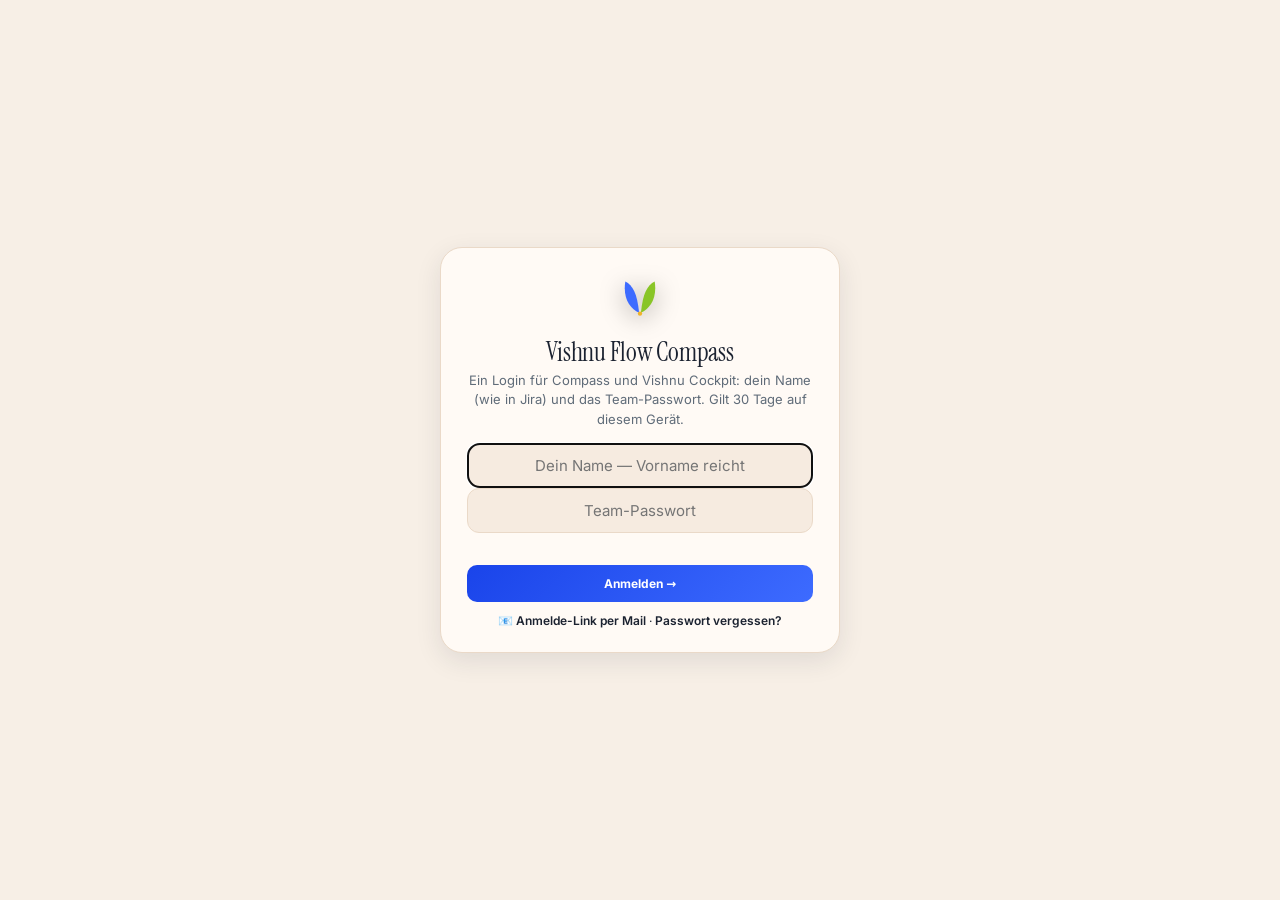
==== dashboard.html @ 63c99894 "projektCard: Projekttitel durch esc() schicken (VA-13696) p.titel ging als einziger Wert der Funktio" ====
<!doctype html>
<html lang="de">
<head>
<meta charset="utf-8">
<meta name="viewport" content="width=device-width, initial-scale=1">
<title>Vishnu Flow Compass · Bene</title>
<link rel="stylesheet" href="fonts.css"><!-- selbst gehostet (VA-13512): keine Besucher-IP mehr an Google -->
<!-- Deutsch · English · العربية (28.08.2026). Muss vor dem <body> laufen: setzt lang/dir,
     damit Arabisch nicht erst nach dem ersten Bild von links nach rechts umklappt. -->
<script src="compass-i18n.js"></script>
<style>
/* ==========================================================================
   Vishnu Flow Compass — „Know what matters next.“ — Design 18./19.08.2026
   Persönlicher Kompass für agile Knowledge Worker (Pilot: Bene). Ergänzt das
   Team-Werkzeug „Vishnu Cockpit“ (flow-cockpit/site/va) um die
   persönliche Ebene: Rituale, das Eine, Personal Kanban (🧭 Mein Board) —
   mit Einstiegspunkten ins Cockpit. Datei heißt weiterhin dashboard.html
   (john-server); live als vishnu-artists.de/compass/ (build-compass.ps1,
   automatisch veröffentlicht durch publish-compass.ps1 alle 30 Min).
   Aufbau: Kopf · Rituale · Das Eine · Sektionen (Heute im Blick — mit Mein Board —
   · Nächste Schritte · Arbeit & Tickets · Projekte · Kanäle · Rhythmus & Claude);
   Tagesphasen färben den Compass, die Lotusblüten folgen dem Licht.
   Zwei Welten, ein Board: Vishnu-Blau (Arbeit, System, Präzision) und
   Vaikuntha-Grün (Natur, Verein, Wachstum) auf einem ruhigen Nachtgrund;
   dazu ein warmer Bene-Ton (Amber) für alles Persönliche: Rhythmus, Streak,
   Leitsatz, John. Typografie wie auf der Vishnu-Seite: Instrument Serif für
   Überschriften, Inter für alles andere.
   ========================================================================== */
:root{
  --bg:#0b0f14; --bg2:#0f141b; --panel:#131a23; --panel2:#1a222d; --line:#243040; --line2:#2f3d4f;
  --ink:#eef3f7; --sub:#9fb0bf; --dim:#8494a3;   /* 04.09.2026: #6b7a88 lag auf --panel2 bei 3,6:1 — zu wenig fuer 11-px-Text (WCAG AA will 4,5:1) */
  --va:#1a44ea; --va-l:#7d97ff; --va-soft:#16214a;
  --vk:#89c527; --vk-d:#a4dd45; --vk-soft:#1d2a12;
  --bene:#f0b429; --bene-soft:#33280f;
  --pr:#e8734a; --fi:#f0b429; --ok:#3ecf8e; --bad:#ef5f5f;
  --radius:18px; --shadow:0 10px 34px rgba(0,0,0,.38);
  --serif:'Instrument Serif',Georgia,'Times New Roman',serif;
  --sans:Inter,'Segoe UI',system-ui,-apple-system,Arial,sans-serif;
  /* Tageslicht (19.08.): zwei Himmelsleuchten + Öffnungsgrad der Lotusblüten, je Tagesphase überschrieben */
  --g1:rgba(26,68,234,.30); --g2:rgba(137,197,39,.22); --g1pos:-6% -10%; --g2pos:106% 108%; --open:1;
}
[data-theme="light"]{
  --bg:#f6f4ee; --bg2:#efece3; --panel:#ffffff; --panel2:#f3f1ea; --line:#e3ded0; --line2:#cfc8b6;
  --ink:#1b2230; --sub:#5f6b78; --dim:#6e7781;   /* 04.09.2026: #8a95a1 war 3,05:1 auf Weiss und trug 135 Textstellen
                                                    (Zielzeilen der Blueten, Kartenfuesse, Quellenangaben) — alle unter
                                                    WCAG AA. #6e7781 sind 4,55:1 und bleibt deutlich unter --sub. */
  --va-l:#1a44ea; --va-soft:#e8edff; --vk-d:#567d1a; --vk-soft:#eef4de; --bene-soft:#fbf0d2;
  --shadow:0 8px 26px rgba(30,40,60,.10);
  --g1:rgba(26,68,234,.14); --g2:rgba(137,197,39,.22);
}
/* ---- Tagesphasen: der Compass färbt sich mit dem Tag (Sonnenaufgang → Morgen → Tag → Abend → Nacht) ----
   Auto-Modus: hell am Tag, dunkel am Abend/in der Nacht; manuell überschreibbar (Knopf im Kopf). Die
   Blüten im 🪷-Teich folgen dem Licht: nachts geschlossen (Knospe), morgens öffnen sie sich, abends
   neigen sie sich wieder. --open steuert Drehung + Größe der Blütenblätter.                       */
[data-phase="sonnenaufgang"]{--open:.5; --g1:rgba(255,140,90,.34); --g2:rgba(255,196,110,.30); --g1pos:50% 112%; --g2pos:-10% 70%}
[data-phase="sonnenaufgang"][data-theme="light"]{--bg:#f7efe6; --bg2:#fbe9dc; --panel:#fffaf5; --panel2:#f6ebe0; --line:#ead9c8; --line2:#d8bfa8; --bene-soft:#fde6cf}
[data-phase="sonnenaufgang"]:not([data-theme="light"]){--bg:#160f16; --bg2:#22141c; --panel:#1f171f; --panel2:#2a1e28; --line:#3a2a36; --line2:#4a3846}
[data-phase="morgen"]{--open:.9; --g1:rgba(94,170,255,.26); --g2:rgba(137,197,39,.28); --g1pos:20% -20%; --g2pos:100% 100%}
[data-phase="morgen"][data-theme="light"]{--bg:#f3f6f4; --bg2:#eaf3f2; --panel:#ffffff; --panel2:#f0f5f2; --line:#dbe6df; --line2:#c2d3c8}
[data-phase="tag"]{--open:1}
[data-phase="abend"]{--open:.55; --g1:rgba(255,120,60,.30); --g2:rgba(150,80,200,.26); --g1pos:-6% 110%; --g2pos:106% -10%}
[data-phase="abend"]:not([data-theme="light"]){--bg:#120e0c; --bg2:#1c130f; --panel:#1b1512; --panel2:#251c17; --line:#35281f; --line2:#47362b; --va-soft:#2a1e3a; --vk-soft:#2a2410}
[data-phase="abend"][data-theme="light"]{--bg:#f6efe6; --bg2:#f4e4d2; --panel:#fffaf4; --panel2:#f5ebdf; --line:#e8d8c4; --line2:#d3bca0}
[data-phase="nacht"]{--open:.08; --g1:rgba(26,68,234,.22); --g2:rgba(90,110,200,.14); --g1pos:-6% -10%; --g2pos:106% 108%}
[data-phase="nacht"]:not([data-theme="light"]){--bg:#070a10; --bg2:#0b1018; --panel:#0f151e; --panel2:#151d29; --line:#1f2a3a; --line2:#2b3a4e}
*{box-sizing:border-box}
html{scroll-behavior:smooth}
body{margin:0;color:var(--ink);font-family:var(--sans);font-size:15px;line-height:1.5;min-height:100vh;
  background:
    radial-gradient(900px 520px at var(--g1pos), var(--g1) 0%, transparent 60%),
    radial-gradient(900px 560px at var(--g2pos), var(--g2) 0%, transparent 60%),
    linear-gradient(180deg,var(--bg2),var(--bg) 40%);
  background-attachment:fixed;transition:background .8s,color .4s}
.card,.rit,.focus,.tab,.btn,.kpi,.entry,.lsum{transition:background-color .6s,border-color .6s}
a{color:var(--va-l);text-decoration:none}a:hover{text-decoration:underline}
button{font-family:inherit}
h1,h2,h3,.serif{font-family:var(--serif);font-weight:400;letter-spacing:-.01em;line-height:1.1}
em.acc{font-style:italic;color:var(--vk-d)}

/* ---------- Kopf ---------- */
.top{display:flex;align-items:center;gap:18px;padding:22px 32px 6px;flex-wrap:wrap}
.brand{display:flex;align-items:center;gap:14px}
.mark{width:46px;height:46px;flex:none;filter:drop-shadow(0 4px 12px rgba(0,0,0,.35))}
.top h1{margin:0;font-size:30px}
.top h1 small{font-family:var(--sans);font-size:11px;font-weight:800;letter-spacing:1.6px;text-transform:uppercase;color:var(--dim);display:block;margin-bottom:2px}
.top .date{color:var(--sub);font-size:13px;margin-top:2px}
.leitsatz{font-family:var(--serif);font-style:italic;font-size:17px;color:var(--sub);margin-top:2px}
.leitsatz b{color:var(--bene);font-weight:400}
.top .spacer{flex:1}
.clock{font-variant-numeric:tabular-nums;font-weight:700;font-size:20px;color:var(--sub)}
.pill{font-size:10.5px;font-weight:700;padding:3px 9px;border-radius:999px;background:var(--panel2);border:1px solid var(--line);color:var(--sub)}
.iconbtn{border:1px solid var(--line);background:var(--panel);border-radius:50%;width:36px;height:36px;cursor:pointer;font-size:15px;display:inline-flex;align-items:center;justify-content:center;transition:.2s;color:var(--ink)}
.iconbtn:hover{border-color:var(--bene);transform:rotate(12deg)}

/* Level-Ring + Streak (persönlich = Amber) */
.stats{display:flex;align-items:center;gap:14px}
.ring{position:relative;width:48px;height:48px;flex:none}
.ring svg{transform:rotate(-90deg)}
.ring .lv{position:absolute;inset:0;display:flex;align-items:center;justify-content:center;font-size:15px;font-weight:800}
.stats .meta{line-height:1.25}
.stats .meta b{font-size:13px;display:block}
.stats .meta span{font-size:11px;color:var(--dim)}
.streak{display:flex;align-items:center;gap:6px;font-size:13px;font-weight:800;background:var(--panel2);border:1px solid var(--line);border-radius:999px;padding:6px 13px}
.streak.hot{border-color:#6a4b12;color:var(--bene);background:var(--bene-soft)}
.boardlink{display:flex;align-items:center;gap:6px;font-size:13px;font-weight:800;background:var(--panel2);border:1px solid var(--line);border-radius:999px;padding:6px 13px;color:inherit;text-decoration:none;white-space:nowrap}
.boardlink:hover{border-color:#6a4b12;color:var(--bene)}
.boardlink[hidden]{display:none}
/* Verbindungsanzeige (03.09.): leer, solange nichts bekannt ist — eine Pille, die von Anfang an
   „live" behauptet, wäre genau die Sorte Zusage, die das Cockpit unglaubwürdig macht. */
.srvpill{font-size:12px;font-weight:800;border-radius:999px;padding:5px 11px;white-space:nowrap;letter-spacing:.02em}
.srvpill:empty{display:none}
.srvpill.srvOk{color:var(--sub);background:var(--panel2);border:1px solid var(--line)}
.srvpill.srvWeg{color:#7a2e12;background:#fbe6dc;border:1px solid #e7b9a4}
[data-theme=dark] .srvpill.srvWeg{color:#ffbf9e;background:#3a1e12;border-color:#7a4227}

/* ---------- Rhythmus-Leiste ---------- */
.rhythm{display:flex;gap:10px;padding:14px 32px 0;flex-wrap:wrap;align-items:stretch}
.rit{display:flex;align-items:center;gap:11px;background:var(--panel);border:1px solid var(--line);border-radius:14px;
  padding:12px 16px;cursor:pointer;min-width:210px;flex:1;transition:.15s;text-align:left;color:inherit;font-family:inherit}
.rit:hover{border-color:var(--line2);transform:translateY(-1px)}
.rit.due{border-color:var(--bene);background:linear-gradient(135deg,var(--bene-soft),var(--panel));box-shadow:0 0 0 1px rgba(240,180,41,.25)}
.rit.done{opacity:.55}
.rit .ric{font-size:20px;flex:none}
.rit .rt{font-size:13px;font-weight:800}
.rit .rs{font-size:11px;color:var(--sub);margin-top:1px}
.rit .rbadge{margin-left:auto;font-size:10.5px;font-weight:800;padding:3px 9px;border-radius:999px;background:var(--panel2);color:var(--sub);white-space:nowrap}
.rit.due .rbadge{background:var(--bene);color:#1c1300}
.rit.done .rbadge{background:#1e3a2b;color:#8ff0bd}

/* ---------- Fokus-Streifen ---------- */
.focus{margin:14px 32px 0;background:linear-gradient(135deg,var(--va-soft),var(--panel) 55%,var(--vk-soft));border:1px solid var(--line);
  border-left:4px solid var(--bene);border-radius:16px;padding:16px 22px;display:flex;align-items:center;gap:16px;flex-wrap:wrap}
.focus .fl{font-size:10.5px;text-transform:uppercase;letter-spacing:.9px;color:var(--bene);font-weight:800}
.focus .ft{font-family:var(--serif);font-size:24px;margin-top:2px}
.focus .ft.leer{color:var(--dim);font-size:16px;font-style:italic}
.focus .spacer{flex:1}

/* ---------- Navigation ---------- */
/* Kontext-Leiste: läuft beim Scrollen oben mit; auf schmalen Fenstern scrollen die Chips waagerecht */
.tabs{display:flex;gap:8px;padding:10px 32px;flex-wrap:wrap;align-items:center;position:sticky;top:0;z-index:60;
  background:color-mix(in srgb, var(--bg) 88%, transparent);backdrop-filter:blur(10px);border-bottom:1px solid var(--line);transition:box-shadow .2s}
.tabs.stuck{box-shadow:0 6px 18px rgba(0,0,0,.18)}
[data-theme="light"] .tabs.stuck{box-shadow:0 6px 18px rgba(30,40,60,.08)}
@supports not (backdrop-filter:blur(4px)){ .tabs{background:var(--bg)} }
.tabscroll{display:flex;gap:8px;align-items:center;flex-wrap:nowrap;flex:1 1 auto;min-width:0;overflow-x:auto;scrollbar-width:thin;padding:2px 0}
.tabscroll::-webkit-scrollbar{height:6px}.tabscroll::-webkit-scrollbar-thumb{background:var(--line2);border-radius:3px}
@media(max-width:900px){ .tabscroll{flex-wrap:nowrap;scroll-snap-type:x proximity} .tabscroll .tab{flex:none;scroll-snap-align:start} .tabs{padding:8px 16px;gap:6px} .tabs #datenstand{display:none} .tabs .btn{margin:0;padding:6px 10px} .tabs .spacer{flex:1 0 100%!important;height:0} }
.tab{border:1px solid var(--line);background:var(--panel);color:var(--sub);border-radius:999px;padding:8px 16px;font-weight:700;flex:none;
  font-size:13px;cursor:pointer;display:inline-flex;align-items:center;gap:7px;transition:.15s;user-select:none;white-space:nowrap;line-height:1.2;min-height:0}
.tab.mit{border-style:dashed;color:var(--ink)}   /* Teil der Auswahl „Alle“ */
.tab.all .dot{background:linear-gradient(135deg,var(--va),var(--vk) 60%,var(--bene))}
.tab.all.on{background:var(--ink);border-color:var(--ink);color:var(--bg)}
.tab:hover{color:var(--ink);border-color:var(--line2)}
.tab.on{color:#fff}
.tab.va.on{background:var(--va);border-color:var(--va)} .tab.vk.on{background:var(--vk);border-color:var(--vk);color:#122005}
.tab.pr.on{background:var(--pr);border-color:var(--pr)} .tab.fi.on{background:var(--fi);border-color:var(--fi);color:#1c1300}
.tab .dot{width:8px;height:8px;border-radius:50%}
.tab.va .dot{background:var(--va)}.tab.vk .dot{background:var(--vk)}.tab.pr .dot{background:var(--pr)}.tab.fi .dot{background:var(--fi)}
.kbd{font-size:10px;opacity:.5;font-weight:700}

/* ---------- Karten ---------- */
.wrap{padding:0 32px 90px}
.grid{display:grid;grid-template-columns:repeat(12,1fr);gap:16px}
.card{background:var(--panel);border:1px solid var(--line);border-radius:var(--radius);padding:18px 20px;box-shadow:var(--shadow);min-width:0;position:relative;overflow:hidden}
.card::before{content:'';position:absolute;left:0;top:0;right:0;height:3px;background:linear-gradient(90deg,var(--va),var(--vk));opacity:.55}
.card.tone-va::before{background:var(--va)} .card.tone-vk::before{background:var(--vk)} .card.tone-bene::before{background:var(--bene)}
.card.tone-pr::before{background:var(--pr)} .card.tone-fi::before{background:var(--fi)} .card.tone-none::before{display:none}
.card.s3{grid-column:span 3}.card.s4{grid-column:span 4}.card.s5{grid-column:span 5}.card.s6{grid-column:span 6}
.card.s7{grid-column:span 7}.card.s8{grid-column:span 8}.card.s12{grid-column:span 12}
@media(max-width:1100px){.card.s3,.card.s4,.card.s5{grid-column:span 6}.card.s7,.card.s8{grid-column:span 12}}
@media(max-width:720px){.card{grid-column:span 12 !important}.wrap,.tabs,.top,.rhythm{padding-left:16px;padding-right:16px}.focus{margin-left:16px;margin-right:16px}}
/* Kompakte Karten (25.08.): KI-Pfad und Jira stehen jetzt zwischen Board und Kompass —
   dort zählt der Blick, nicht die Vollständigkeit. Enger, kleinere Überschrift, weniger Fußnoten. */
.card.kompakt{padding:13px 15px}
.card.kompakt h3{margin-bottom:8px;font-size:16px}
.card.kompakt .item{padding:6px 0}
.card.kompakt .item .t{font-size:12.5px}
.card.kompakt .kpi .v{font-size:20px}
.card.kompakt .btn{padding:5px 9px;font-size:11px}
.card h3{margin:0 0 12px;font-size:20px;display:flex;align-items:center;gap:8px}
.card h3 .cnt{margin-left:auto;font-family:var(--sans);font-size:11px;color:var(--dim);font-weight:700}
.item{display:flex;gap:10px;align-items:flex-start;padding:9px 0;border-top:1px solid var(--line)}
/* Melde-Banner (26.08., Bene): Wächter, Sicherungen und Freigaben teilen sich EIN Feld —
   auf breiten Schirmen nebeneinander. Vorher waren das drei s12-Karten übereinander,
   jede mit drei Zeilen Text links und ansonsten Leerfläche. */
.mband{display:grid;grid-template-columns:repeat(auto-fit,minmax(min(340px,100%),1fr));gap:2px 36px;align-items:start}
.mband .mgrp{min-width:0}
.mband .mgrp h3{font-size:16px;margin:0 0 6px}
.mband .mgrp .chipbar{margin-top:10px}
/* Wenn die Freigabe scheitert, ist das eine Antwort, kein Kleingedrucktes (26.08.: der
   Index-Fehler stand tagelang unlesbar klein da — „es ändert sich nichts“). */
.gitout.err{color:var(--bad);font-weight:600}
.item:first-of-type{border-top:none}
.item .ic{flex:none;width:22px;text-align:center;font-size:14px;margin-top:1px}
.item .body{flex:1;min-width:0}
.item .t{font-size:13.5px}
.item .m{font-size:11.5px;color:var(--sub);margin-top:2px}
/* Lange Listen (25.08.): die ersten drei Zeilen stehen, der Rest liegt hinter „+N weitere“.
   Der Rest bleibt im DOM (Strg+F und Screenreader finden ihn), er ist nur ausgeblendet. */
.mehr{display:none}
.mehr.on{display:block}
.mehr>.item:first-of-type{border-top:1px solid var(--line)}
.mehrb{display:block;width:100%;margin-top:8px;padding:6px 10px;border:1px dashed var(--line);border-radius:9px;
  background:transparent;color:var(--dim);font-size:11.5px;font-weight:700;cursor:pointer;text-align:left;transition:.15s}
.mehrb:hover{border-color:var(--line2);color:var(--ink);background:var(--panel2)}
/* Quellen-Layer (19.08.): jede Zeile klickbar → Quelle öffnen oder Overlay */
.item.link{cursor:pointer;position:relative;margin:0 -8px;padding-left:8px;padding-right:26px;border-radius:9px;transition:background .15s;outline:none}
.item.link:hover,.item.link:focus-visible{background:var(--panel2)}
.item.link:focus-visible{box-shadow:inset 0 0 0 1px var(--line2)}
.item.link::after{content:'↗';position:absolute;right:9px;top:9px;font-size:11px;font-weight:700;color:var(--dim);opacity:.5;transition:.15s}
.item.link:hover::after,.item.link:focus-visible::after{opacity:1;color:var(--va-l)}
.item.link.multi::after{content:'⋯'}
/* Entschieden-Karte verarbeitbar (06.09.): vier Knöpfe je Zeile, kleiner Fragen-Dialog, ↩ in der Fußzeile */
.item.ums .opts{display:flex;gap:6px;flex-wrap:wrap;margin-top:7px}
.item.ums .opts button{background:var(--panel);border:1px solid var(--line);border-radius:999px;padding:4px 10px;font-size:11.5px;font-weight:700;color:var(--sub);cursor:pointer}
.item.ums .opts button:hover{border-color:var(--line2);color:var(--ink)}
.item.ums .opts button.a{background:var(--bene);border-color:var(--bene);color:#1c1300}
.item.ums .umsdlg{margin-top:8px}
.item.ums .umsdlg textarea{width:100%;box-sizing:border-box;background:var(--panel);border:1px solid var(--line);border-radius:10px;padding:8px 10px;font:inherit;font-size:12.5px;color:var(--ink);resize:vertical}
.item.ums .dt{color:var(--dim);font-size:11.5px}
.ums-ru{background:none;border:0;color:var(--va-l);cursor:pointer;font:inherit;font-weight:700;padding:0 2px}
#qov .sheet{max-width:540px}
#qov .qh{padding:18px 44px 8px 24px;position:relative}
#qov .qh .src{font-size:11px;color:var(--dim);font-weight:700;letter-spacing:.5px;text-transform:uppercase}
#qov .qh h2{margin:6px 0 0;font-size:21px;line-height:1.25}
#qov .qb{padding:4px 24px 22px;overflow:auto}
#qov .qb .txt{font-size:13.5px;color:var(--sub);line-height:1.55;white-space:pre-wrap;word-break:break-word}
.qlinks{display:flex;flex-direction:column;gap:6px;margin-top:14px}
.qlinks a,.qlinks .qf{display:flex;gap:9px;align-items:center;background:var(--panel2);border:1px solid var(--line);border-radius:10px;padding:8px 11px;font-size:12.5px;color:var(--ink);text-decoration:none;min-width:0}
.qlinks a:hover{border-color:var(--line2);text-decoration:none}
.qlinks .ql{flex:1;min-width:0;overflow:hidden;text-overflow:ellipsis;white-space:nowrap}
.qlinks small{color:var(--dim);font-weight:700;font-size:10.5px;flex:none}
.qlinks .qf button{border:1px solid var(--line);background:var(--panel);color:var(--sub);border-radius:8px;padding:3px 8px;font-size:11px;font-weight:700;cursor:pointer;flex:none}
.tag{display:inline-block;font-size:10.5px;font-weight:700;padding:2px 7px;border-radius:6px;margin-left:6px;vertical-align:middle}
.tag.red{background:#3a1e22;color:#ff8a8a}.tag.amb{background:#3a331e;color:#ffd27a}.tag.grn{background:#1e3a2b;color:#8ff0bd}
.tag.blu{background:#1e2a3a;color:#8ab4ff}.tag.gry{background:#262a33;color:#9aa2b1}.tag.bene{background:var(--bene-soft);color:var(--bene)}
[data-theme="light"] .tag.red{background:#ffe3e3;color:#b42323}[data-theme="light"] .tag.amb{background:#fff1cf;color:#8a5a00}
[data-theme="light"] .tag.grn{background:#dff7e8;color:#12703f}[data-theme="light"] .tag.blu{background:#e5ecff;color:#1a44ea}[data-theme="light"] .tag.gry{background:#ecebe6;color:#5f6b78}
.mini{font-size:11.5px;color:var(--dim);margin-top:10px;border-top:1px dashed var(--line);padding-top:8px}
.btn{display:inline-block;background:var(--panel2);border:1px solid var(--line);border-radius:10px;padding:7px 12px;font-size:12px;font-weight:700;
  color:var(--ink);cursor:pointer;margin:3px 4px 0 0;transition:.15s}
.btn:hover{border-color:var(--line2);text-decoration:none;transform:translateY(-1px)}
.btn.p{background:var(--va);border-color:var(--va);color:#fff}
.btn.a{background:linear-gradient(135deg,var(--va),#3d6bff);border:none;color:#fff}
.btn.g{background:var(--vk);border-color:var(--vk);color:#122005}
.btn.w{background:var(--bene);border-color:var(--bene);color:#1c1300}
.btn[hidden]{display:none}
.tframe{width:100%;height:430px;border:1px solid var(--line);border-radius:12px;background:#fff}
.tframe.tall{height:640px}
/* Handy-Rahmen: schmaler iframe → das eingebettete Cockpit schaltet selbst in seine mobile Ansicht (≤ 640/900 px) */
.phonewrap{display:flex;justify-content:center;padding:6px 0 2px}
.tframe.phone{width:430px;max-width:100%;height:min(820px,calc(100vh - 220px));min-height:560px;border-radius:26px;border:6px solid var(--panel2);box-shadow:var(--shadow)}

/* ---------- Kanban-Umschalter: Mein Kanban ⇄ Vishnu Kanban ---------- */
.seg{display:inline-flex;border:1px solid var(--line);border-radius:12px;overflow:hidden;background:var(--panel2);vertical-align:middle;margin:3px 4px 0 0}
.seg button{border:none;background:transparent;color:var(--sub);font-weight:700;font-size:12px;padding:7px 12px;cursor:pointer;display:flex;align-items:center;gap:6px;transition:.15s;font-family:inherit}
.seg button:hover{color:var(--ink)}
.seg button.on{color:#fff}
.seg button.on.p{background:var(--pr)} .seg button.on.v{background:var(--va)}
.seg .kbd{opacity:.6}
.card h3 .seg{margin:0 0 0 auto;font-family:var(--sans)}
.card h3 .seg button{padding:5px 10px;font-size:11.5px}
.entries{display:grid;grid-template-columns:repeat(3,1fr);gap:8px;margin:2px 0 10px}
@media(max-width:1100px){.entries{grid-template-columns:repeat(2,1fr)}}
.entry{background:var(--panel2);border:1px solid var(--line);border-radius:12px;padding:10px 12px;cursor:pointer;text-align:left;color:inherit;font-family:inherit;transition:.15s;display:flex;gap:9px;align-items:flex-start}
.entry:hover{border-color:var(--va-l);transform:translateY(-1px)}
.entry.on{border-color:var(--va);box-shadow:0 0 0 1px rgba(26,68,234,.35)}
.entry .eic{font-size:18px;flex:none;margin-top:1px}
.entry .et{font-size:12.5px;font-weight:800;display:block}
.entry .es{font-size:11px;color:var(--sub);display:block;margin-top:1px}
.kan-note{font-size:11.5px;color:var(--sub);display:flex;gap:8px;align-items:center;flex-wrap:wrap;margin-top:8px}

/* ---------- Trello live (Mein Kanban): zwei Boards, zwei Konten, Mini-Kanban aus der Trello-API ---------- */
.trow{display:flex;gap:8px;align-items:center;flex-wrap:wrap;margin:-4px 0 8px}
.trow .seg{margin:0}
.trow .seg button.on{background:var(--pr);color:#fff}
.trow .cnt{margin-left:auto;font-family:var(--sans);font-size:11px;color:var(--dim);font-weight:700}
.tstat{display:flex;gap:8px;flex-wrap:wrap;margin:0 0 10px}
.tstat span{font-size:12px;font-weight:700;padding:5px 10px;border-radius:999px;background:var(--panel2);border:1px solid var(--line);color:var(--sub)}
.tstat span b{font-family:var(--serif);font-size:16px;font-weight:400;margin-right:4px;color:var(--ink)}
.tstat span.bad{border-color:rgba(255,120,120,.55)} .tstat span.bad b{color:#ff8a8a}
.tstat span.warn{border-color:rgba(240,180,41,.55)} .tstat span.warn b{color:var(--bene)}
[data-theme="light"] .tstat span.bad b{color:#b42323}
.tk{display:flex;gap:10px;overflow-x:auto;padding-bottom:6px;scroll-snap-type:x proximity;min-height:120px}
.tk .col{flex:0 0 220px;scroll-snap-align:start;background:var(--panel2);border:1px solid var(--line);border-radius:12px;padding:10px 10px 6px;min-width:0}
.tk .col h4{margin:0 0 8px;font-size:11px;letter-spacing:.6px;text-transform:uppercase;font-weight:800;color:var(--sub);display:flex;gap:6px;align-items:baseline}
.tk .col h4 .n{margin-left:auto;color:var(--dim);font-family:var(--serif);font-size:15px;font-weight:400;letter-spacing:0;text-transform:none}
.tk .tc{display:block;background:var(--panel);border:1px solid var(--line);border-radius:9px;padding:7px 9px;margin-bottom:6px;font-size:12.5px;line-height:1.35;color:var(--ink);text-decoration:none;transition:.15s}
.tk .tc:hover{border-color:var(--line2);text-decoration:none;transform:translateY(-1px)}
.tk .tc .lb{display:inline-block;width:22px;height:5px;border-radius:3px;margin:0 3px 4px 0;vertical-align:middle}
.tk .tc .dm{font-size:10.5px;color:var(--dim);margin-top:3px;display:flex;gap:7px;flex-wrap:wrap}
.tk .tc.over{border-color:rgba(255,120,120,.6)} .tk .tc.over .due{color:#ff8a8a;font-weight:700}
.tk .tc.today{border-color:rgba(240,180,41,.6)} .tk .tc.today .due{color:var(--bene);font-weight:700}
.tk .tc.done .due{text-decoration:line-through}
.tk .more{font-size:11px;color:var(--dim);text-align:center;padding:2px 0 4px}
.tk .empty{flex:1}
.kpis{display:flex;gap:10px;flex-wrap:wrap}
.kpi{flex:1;min-width:110px;background:var(--panel2);border:1px solid var(--line);border-radius:12px;padding:12px 14px}
.kpi .v{font-size:24px;font-weight:800;font-variant-numeric:tabular-nums;font-family:var(--serif);font-weight:400}.kpi .l{font-size:11px;color:var(--sub);margin-top:2px}
.kpi.va{border-color:rgba(26,68,234,.45)}.kpi.vk{border-color:rgba(137,197,39,.45)}.kpi.bene{border-color:rgba(240,180,41,.45)}
.kpi.pr{border-color:rgba(232,115,74,.45)}.kpi.fi{border-color:rgba(240,180,41,.3)}
/* Kennzahlen-Ticker (26.08.): die Kontext-Kacheln laufen als Band durch, Klick = Einstieg
   in den Kontext. Zwei identische Gruppen ergeben die nahtlose Schleife (der Gruppen-
   Innenabstand rechts ist die Lücke zwischen den Kopien, deshalb kein gap am Band selbst);
   die Dauer setzt tickerVerdrahten() aus der echten Breite. Maus drauf = Pause. */
.tickwrap{overflow:hidden}
.tick{display:flex;width:max-content;animation:tickband var(--tickdauer,40s) linear infinite}
.tickwrap:hover .tick,.tickwrap:focus-within .tick{animation-play-state:paused}
.tick.steht{animation:none;width:auto}
.tick.steht .tgrp[aria-hidden]{display:none}
.tick.steht .tgrp{flex-wrap:wrap;padding-right:0}
.tgrp{display:flex;gap:10px;padding-right:10px}
/* 26.08. (Bene): Kacheln als kompakte Pillen — Icon · Wert · zweizeiliges Label (Kennzahl/Kontext).
   Die alten Hochkant-Kacheln ließen bei kurzen Labels viel Leerraum stehen. */
.tick .kpi{flex:0 0 auto;display:flex;align-items:center;gap:9px;min-width:0;max-width:330px;padding:6px 14px 6px 11px;border-radius:999px;cursor:pointer;transition:border-color .15s,background-color .15s}
.tick .kpi .ic{font-size:16px;line-height:1}
.tick .kpi .v{font-size:19px;line-height:1.1}
.tick .kpi .tx{display:flex;flex-direction:column;min-width:0}
.tick .kpi .l{font-size:10.5px;line-height:1.3;margin-top:0;white-space:nowrap;overflow:hidden;text-overflow:ellipsis;max-width:220px;color:var(--ink)}
.tick .kpi .c{font-size:9.5px;line-height:1.3;color:var(--sub);white-space:nowrap;overflow:hidden;text-overflow:ellipsis;max-width:220px}
.tick .kpi:hover{background:var(--panel)}
.tick .kpi.aus{opacity:.78}.tick .kpi.aus:hover{opacity:1}
@keyframes tickband{to{transform:translateX(-50%)}}
@media (prefers-reduced-motion:reduce){.tick{animation:none;width:auto}.tick .tgrp{flex-wrap:wrap}.tick .tgrp[aria-hidden]{display:none}}
.reco{background:linear-gradient(135deg,var(--va-soft),var(--panel) 60%);border-left:4px solid var(--va-l)}
.chipbar{display:flex;gap:8px;flex-wrap:wrap;margin-top:10px}
.badges{display:flex;gap:9px;flex-wrap:wrap;margin-top:4px}
.bdg{width:46px;height:46px;border-radius:12px;background:var(--panel2);border:1px solid var(--line);display:flex;align-items:center;
  justify-content:center;font-size:20px;filter:grayscale(1);opacity:.35;position:relative}
.bdg.on{filter:none;opacity:1;border-color:var(--bene)}
.bar{height:6px;border-radius:3px;background:var(--panel2);overflow:hidden;margin-top:8px}
.bar i{display:block;height:100%;background:linear-gradient(90deg,var(--bene),var(--vk))}
.slacknote,.calnote,.empty{font-size:12px;color:var(--sub);background:var(--panel2);border:1px dashed var(--line);border-radius:10px;padding:11px 13px;line-height:1.6}
.foot{color:var(--dim);font-size:11.5px;text-align:center;padding:24px 0 10px}
.wk{display:grid;grid-template-columns:1fr 1fr;gap:14px}
@media(max-width:720px){.wk{grid-template-columns:1fr}}
.wk h4{margin:0 0 6px;font-size:11px;letter-spacing:.8px;text-transform:uppercase;font-weight:800}
.wk h4.b{color:var(--bene)} .wk h4.c{color:var(--va-l)}
.aufr{display:flex;gap:8px;flex-wrap:wrap;margin:6px 0 10px}
.aufr span{font-size:12px;font-weight:700;padding:5px 10px;border-radius:999px;background:var(--panel2);border:1px solid var(--line)}
.aufr span b{font-family:var(--serif);font-size:16px;font-weight:400;margin-right:4px}

/* ---------- Ritual-Overlay ---------- */
.ov{position:fixed;inset:0;background:rgba(4,7,12,.82);display:none;align-items:center;justify-content:center;z-index:80;padding:18px;backdrop-filter:blur(3px)}
.ov.on{display:flex}
.sheet{background:var(--panel);border:1px solid var(--line);border-radius:22px;width:100%;max-width:600px;box-shadow:var(--shadow);max-height:94vh;display:flex;flex-direction:column;overflow:hidden;position:relative}
/* Fehlklick-Schutz fuers Ritual (02.09.): kurzer Ruckler statt Schliessen */
@keyframes ovHalt{0%,100%{transform:none}25%{transform:translateX(-5px)}75%{transform:translateX(5px)}}
.sheet.halt{animation:ovHalt .22s ease}
.sheet .sh{padding:20px 56px 0 24px}
/* Schliessen-Kreuz: jeder Dialog laesst sich damit verlassen (Esc tut dasselbe) */
.sx{position:absolute;right:14px;top:14px;z-index:3;border:1px solid var(--line);background:var(--panel2);color:var(--sub);
  border-radius:50%;width:32px;height:32px;line-height:1;padding:0;cursor:pointer;font-size:14px;font-family:inherit}
.sx:hover{color:var(--ink);border-color:var(--line2)}
.sx:focus-visible{outline:2px solid var(--bene);outline-offset:2px}
.sheet .sbody{padding:6px 24px 20px;overflow:auto}
.sheet .sfoot{padding:14px 24px 20px;border-top:1px solid var(--line);display:flex;gap:8px;align-items:center}
.prog{height:4px;background:var(--panel2);border-radius:2px;overflow:hidden;margin:14px 0 4px}
.prog i{display:block;height:100%;background:linear-gradient(90deg,var(--bene),var(--vk));transition:width .3s}
.sh .step{font-size:11px;color:var(--dim);font-weight:700;letter-spacing:.5px;text-transform:uppercase;display:flex;align-items:center;gap:8px}
.sh .step .timer{margin-left:auto;font-variant-numeric:tabular-nums}
.sh h2{margin:10px 0 2px;font-size:28px}
.sh .q{font-size:14.5px;color:var(--ink);margin-top:10px}
.sh .hint{font-size:12px;color:var(--dim);margin-top:4px}
.ov textarea,.ov input[type=text]{width:100%;background:var(--panel2);border:1px solid var(--line);border-radius:12px;color:var(--ink);padding:12px 14px;font-family:inherit;font-size:14px;margin-top:14px}
.ov textarea{min-height:88px;resize:vertical}
.qa{background:var(--panel2);border:1px solid var(--line);border-radius:14px;padding:14px 16px;margin-top:12px}
.qa .qp{font-size:10.5px;font-weight:800;color:var(--bene);letter-spacing:.5px;text-transform:uppercase}
.qa .qq{font-size:14px;font-weight:700;margin-top:4px}
.qa .qw{font-size:12px;color:var(--sub);margin-top:5px}
.qa .opts{display:flex;gap:7px;flex-wrap:wrap;margin-top:11px}
.qa .opts button{background:var(--panel);border:1px solid var(--line);border-radius:999px;padding:7px 13px;font-size:12px;font-weight:700;color:var(--sub);cursor:pointer}
.qa .opts button:hover{border-color:var(--line2);color:var(--ink)}
.qa .opts button.on{background:var(--bene);border-color:var(--bene);color:#1c1300}
.qa.beantwortet{opacity:.6}
/* Der Vorschlag in einer wartenden Zeile (10.09.): sagt, welcher Knopf gemeint ist, und warum. */
.qa .vor{margin-top:10px;font-size:12px;line-height:1.45;color:var(--ink);background:var(--panel);
  border:1px solid var(--line);border-left:3px solid var(--bene);border-radius:10px;padding:7px 10px}
.qa .vor b{color:var(--bene)}
.tri-mehr{margin-top:10px;font-size:12px;color:var(--sub)}
.tri-mehr summary{cursor:pointer;font-weight:700;padding:4px 0}
.tri-mehr summary:hover{color:var(--ink)}
.tri-mehr .m{margin-top:5px;line-height:1.5}
/* Trichter (06.09.): zwei Spalten in der breiten Karte; Link-Knopf wie ein Knopf */
.tri-liste{display:grid;grid-template-columns:repeat(auto-fill,minmax(340px,1fr));gap:12px;margin-top:4px}.tri-liste .qa{margin-top:0}
.qa .opts a{background:var(--panel);border:1px solid var(--line);border-radius:999px;padding:7px 13px;font-size:12px;font-weight:700;color:var(--sub);text-decoration:none}.qa .opts a:hover{border-color:var(--line2);color:var(--ink)}
/* Freigabe-Schritt (05.09.2026): eine beantwortete Karte klappt zu und verschwindet, das nächste Paket
   rückt von unten nach. Die Höhe setzt gitWeg() vorher als Inline-Wert, sonst gibt es nichts zu animieren. */
.qa.weg{opacity:0;transform:translateX(14px);height:0!important;margin-top:0!important;padding-top:0!important;padding-bottom:0!important;border-width:0;overflow:hidden;
  transition:opacity .3s ease,transform .3s ease,height .3s ease .25s,margin-top .3s ease .25s,padding .3s ease .25s}
.qa.neu{animation:qaRein .45s ease}
@keyframes qaRein{from{opacity:0;transform:translateY(12px)}to{opacity:1;transform:none}}
.zeile{display:flex;gap:10px;align-items:baseline;padding:7px 0;border-top:1px solid var(--line);font-size:13.5px}
.zeile:first-child{border-top:none}
.zeile b{font-variant-numeric:tabular-nums}
/* „Was heute ansteht“ (11.09.): Schritt + Herkunft in zwei Zeilen, Antippen streicht für heute */
.zeile.hz{cursor:pointer;border-radius:8px}.zeile.hz:hover .hzt{color:var(--ink)}
.zeile.hz .hzt{flex:1;min-width:0}.zeile.hz .hzt small{display:block;font-size:11.5px;color:var(--dim);margin-top:2px;line-height:1.4}
.zeile.hz .hzl{color:var(--dim);text-decoration:none;font-size:12px;padding:0 2px}.zeile.hz .hzl:hover{color:var(--ink)}
.zeile.hz.weg .hzt{text-decoration:line-through;opacity:.45}.zeile.hz.weg>span:first-child{opacity:.45}
.done-box{text-align:center;padding:14px 0}
.done-box .big{font-size:44px}
.done-box .xpwin{font-size:15px;font-weight:800;color:var(--ok);margin-top:6px}
.copybox{background:var(--panel2);border:1px solid var(--line);border-radius:12px;padding:13px 15px;font-size:12.5px;white-space:pre-wrap;max-height:190px;overflow:auto;margin-top:12px;color:var(--sub);font-family:ui-monospace,Consolas,monospace}
/* Übergabe-Zeile im Abschluss (20.08.): sagt, ob der Checkin beim Server angekommen ist */
.pushbox{font-size:12.5px;line-height:1.5;border:1px solid var(--line);border-radius:12px;padding:10px 13px;margin-top:12px;background:var(--panel2);color:var(--sub)}
.pushbox.ok{border-color:rgba(52,199,123,.45);color:var(--ok)}
.pushbox.warn{border-color:rgba(240,180,41,.45);color:var(--bene)}
.pushbox code{font-family:ui-monospace,Consolas,monospace;font-size:11.5px;color:var(--ink)}
.pushbox.ok b{color:var(--ok)}
/* Rückfallebene (24.08.): eingeklappt, solange die Übergabe klappt — der Text steht im Weg, wenn niemand ihn braucht */
.fallback{margin-top:12px}
.fallback>summary{cursor:pointer;font-size:12px;color:var(--dim);list-style:none;padding:2px 0}
.fallback>summary::-webkit-details-marker{display:none}
.fallback>summary::before{content:'▸ '}
.fallback[open]>summary::before{content:'▾ '}
.fallback .copybox{margin-top:8px}
.sbody .hint{font-size:12px;color:var(--dim);margin-top:10px}
.hide{display:none}

/* ---------- John — Bubble unten rechts ---------- */
#johnFab{position:fixed;right:22px;bottom:22px;z-index:70;width:58px;height:58px;border-radius:50%;border:none;cursor:pointer;
  background:linear-gradient(135deg,var(--va) 0%,var(--vk) 100%);padding:2px;box-shadow:0 12px 30px rgba(0,0,0,.45);transition:.2s}
#johnFab:hover{transform:translateY(-2px) scale(1.03)}
#johnFab .in{width:100%;height:100%;border-radius:50%;background:var(--panel);display:flex;align-items:center;justify-content:center;
  font-family:var(--serif);font-size:28px;color:var(--ink);font-style:italic;position:relative}
/* Status-Punkt = kleine Uhr: Ring als Zifferblatt, zwei Zeiger mit echter Zeit (johnUhr) */
#johnFab .st{position:absolute;right:2px;bottom:2px;width:16px;height:16px;border-radius:50%;background:var(--dim);border:2px solid var(--panel);
  box-shadow:inset 0 0 0 1px rgba(0,0,0,.16)}
/* Zwei klar unterschiedliche Zeiger (08.09.2026): Stunde kurz und dick, Minute lang und dünn bis
   fast an den Rand. Vorher waren sie 3 und 4 px lang und beide 1 px breit — auf 14 px Zifferblatt
   war nicht zu erkennen, welcher welcher ist, und die Uhr las sich falsch. */
#johnFab .st::before,#johnFab .st::after{content:"";position:absolute;left:50%;bottom:50%;border-radius:1px;
  background:rgba(0,0,0,.7);transform-origin:50% 100%}
#johnFab .st::before{width:1.5px;margin-left:-.75px;height:4px;transform:rotate(var(--uh,300deg))}
#johnFab .st::after{width:1px;margin-left:-.5px;height:6px;transform:rotate(var(--um,60deg))}
#johnFab.on .st{background:var(--ok)}#johnFab.warn .st{background:var(--bene)}
#johnFab .tip{position:absolute;right:68px;top:50%;transform:translateY(-50%);background:var(--panel);border:1px solid var(--line);color:var(--sub);
  font-size:12px;font-weight:700;padding:6px 10px;border-radius:10px;white-space:nowrap;opacity:0;pointer-events:none;transition:.2s}
#johnFab .tip{display:none} /* seit 06.09.2026 ersetzt durch #johnUhrTip (Zeit, Datum, Kalender) */
/* Mouseover am John-Button: genaue Zeit, Datum, Absprung in den Kalender von Outlook (klassisch: outlook:calendar).
   Sichtbar beim Hover auf Button oder Kasten; die kurze Verzögerung beim Ausblenden lässt die Maus rüberwandern. */
#johnUhrTip{position:fixed;right:88px;bottom:22px;z-index:70;background:var(--panel);border:1px solid var(--line);border-radius:12px;padding:8px 12px;
  display:flex;flex-direction:column;gap:2px;white-space:nowrap;opacity:0;pointer-events:none;transition:opacity .2s .35s;box-shadow:0 8px 24px rgba(0,0,0,.25)}
#johnFab:hover ~ #johnUhrTip,#johnUhrTip:hover{opacity:1;pointer-events:auto;transition-delay:0s}
#johnUhrTip b{font-size:12px;color:var(--sub);font-weight:700}
#johnUhrTip .z{font-family:var(--serif);font-size:22px;color:var(--ink);line-height:1.1;font-variant-numeric:tabular-nums}
#johnUhrTip .d{font-size:12px;color:var(--sub)}
#johnUhrTip a{font-size:12px;color:var(--va);text-decoration:none;margin-top:4px}
#johnUhrTip a:hover{text-decoration:underline}
#john{position:fixed;right:22px;bottom:92px;z-index:71;width:min(400px,calc(100vw - 32px));height:min(600px,calc(100vh - 120px));
  background:var(--panel);border:1px solid var(--line);border-radius:20px;box-shadow:0 24px 60px rgba(0,0,0,.5);display:none;flex-direction:column;overflow:hidden}
#john.on{display:flex}
#john .jh{padding:14px 16px 12px;border-bottom:1px solid var(--line);display:flex;align-items:center;gap:12px;
  background:linear-gradient(135deg,var(--va-soft),var(--panel) 60%,var(--vk-soft))}
#john .jav{width:40px;height:40px;border-radius:50%;background:linear-gradient(135deg,var(--va),var(--vk));display:flex;align-items:center;justify-content:center;
  font-family:var(--serif);font-style:italic;font-size:22px;color:#fff;flex:none}
#john .jt b{display:block;font-size:14px}
#john .jt span{font-size:11px;color:var(--sub)}
#john .jx{margin-left:auto;background:none;border:none;color:var(--sub);font-size:18px;cursor:pointer}
#john .jstat{font-size:11px;padding:6px 16px;border-bottom:1px solid var(--line);color:var(--sub);background:var(--panel2)}
#john .jstat.bad{color:#ffb3b3}
#john .jmsgs{flex:1;overflow:auto;padding:14px 14px 6px;display:flex;flex-direction:column;gap:10px}
.jm{max-width:88%;padding:9px 12px;border-radius:14px;font-size:13.5px;line-height:1.5;white-space:pre-wrap;word-wrap:break-word}
.jm.u{align-self:flex-end;background:var(--va);color:#fff;border-bottom-right-radius:4px}
.jm.j{align-self:flex-start;background:var(--panel2);border:1px solid var(--line);border-bottom-left-radius:4px}
.jm.j.sys{background:transparent;border:1px dashed var(--line);color:var(--sub);font-size:12px}
.jm .jmeta{display:block;font-size:10px;color:var(--dim);margin-top:5px}
.jm.think{color:var(--sub);font-style:italic}
#john .jquick{display:flex;gap:6px;flex-wrap:wrap;padding:6px 14px 4px}
#john .jquick button{background:var(--panel2);border:1px solid var(--line);border-radius:999px;color:var(--sub);font-size:11px;font-weight:700;padding:5px 10px;cursor:pointer}
#john .jquick button:hover{color:var(--ink);border-color:var(--line2)}
#john .jin{display:flex;gap:8px;padding:10px 12px 12px;border-top:1px solid var(--line)}
#john textarea{flex:1;resize:none;height:44px;background:var(--panel2);border:1px solid var(--line);border-radius:12px;color:var(--ink);padding:10px 12px;font-family:inherit;font-size:13.5px}
#john textarea:focus{outline:none;border-color:var(--va-l)}
#john .jsend{width:44px;border-radius:12px;border:none;background:linear-gradient(135deg,var(--va),#3d6bff);color:#fff;font-size:18px;cursor:pointer}
#john .jsend:disabled{opacity:.5;cursor:default}

/* ==========================================================================
   🪷 Heute im Blick — drei Fokus-KPIs steigen morgens als Lotusblüten auf,
   daneben Johns Management-Summary (2 Sätze, ehrlich). 19.08.2026
   ========================================================================== */
.lotuscard{background:linear-gradient(135deg,var(--panel) 0%,var(--panel) 55%,rgba(240,180,41,.07) 100%)}
.lotuswrap{display:grid;grid-template-columns:minmax(0,1.25fr) minmax(300px,1fr);gap:22px;align-items:stretch}
@media(max-width:1000px){.lotuswrap{grid-template-columns:1fr}}
.pond{display:flex;justify-content:space-around;align-items:flex-end;gap:14px;min-height:252px;padding:6px 8px 0;position:relative;overflow:hidden;border-radius:14px}
.pond::after{content:'';position:absolute;left:8%;right:8%;bottom:14px;height:34px;border-radius:50%;
  background:radial-gradient(ellipse at center,rgba(137,197,39,.22),rgba(26,68,234,.10) 60%,transparent 72%);filter:blur(4px);pointer-events:none}
.lotus{flex:1 1 0;max-width:230px;text-align:center;position:relative;z-index:1;opacity:0;transform:translateY(70px) scale(.92);cursor:default}
.lotus.rise{animation:lotusRise 1.5s cubic-bezier(.18,.85,.25,1) forwards;animation-delay:calc(var(--i)*.4s)}
.lotus.still{opacity:1;transform:none}
@keyframes lotusRise{0%{opacity:0;transform:translateY(70px) scale(.92)}60%{opacity:1}100%{opacity:1;transform:translateY(0) scale(1)}}
.lotus svg{width:118px;height:112px;overflow:visible;filter:drop-shadow(0 6px 14px rgba(0,0,0,.35))}
[data-theme="light"] .lotus svg{filter:drop-shadow(0 6px 14px rgba(60,40,20,.18))}
/* Blütenblätter: Drehung × Öffnungsgrad (--open je Tagesphase). Bei --open→0 stehen alle Blätter aufrecht
   übereinander = Knospe (Nacht); tagsüber voll gefächert. Übergang weich, wenn die Phase wechselt. */
.lotus svg .p{transform-box:view-box;transform-origin:60px 100px;transform:rotate(calc(var(--r)*var(--open))) scale(.12);transition:transform 2.2s cubic-bezier(.4,.1,.2,1)}
.lotus.still svg .p{transform:rotate(calc(var(--r)*var(--open))) scale(calc(.22 + .78*var(--open)))}
.lotus.rise svg .p{animation:petal 1.4s cubic-bezier(.2,.9,.3,1.1) forwards;animation-delay:calc(var(--i)*.4s + .55s + var(--d,0s))}
@keyframes petal{from{transform:rotate(calc(var(--r)*var(--open))) scale(.12)}to{transform:rotate(calc(var(--r)*var(--open))) scale(calc(.22 + .78*var(--open)))}}
.pond .pondnote{position:absolute;left:0;right:0;bottom:2px;text-align:center;font-size:10.5px;color:var(--dim);font-weight:700;pointer-events:none;opacity:0;transition:opacity .6s}
[data-phase="nacht"] .pond .pondnote,[data-phase="abend"] .pond .pondnote,[data-phase="sonnenaufgang"] .pond .pondnote{opacity:1}
@media(max-width:720px){.pond{gap:4px;min-height:190px;padding:4px 0 0}.lotus svg{width:82px;height:78px}.lotus .lv{font-size:24px}.lotus .ll{font-size:11px}.lotus .ls{display:none}}
.lotus .lv{font-family:var(--serif);font-size:34px;line-height:1;margin-top:-6px;color:var(--ink);font-variant-numeric:tabular-nums}
.lotus .lv small{font-family:var(--sans);font-size:12px;color:var(--sub);margin-left:3px;font-weight:700}
.lotus .ll{font-size:12px;font-weight:800;margin-top:4px;color:var(--ink)}
.lotus .ld{font-size:11.5px;margin-top:2px;color:var(--dim);font-weight:700;min-height:16px}
.lotus .ld.up{color:var(--ok)} .lotus .ld.dn{color:var(--bad)}
.lotus .ls{font-size:11px;color:var(--dim);margin-top:2px;min-height:14px}
.lotus input.man{width:74px;margin-top:4px;background:var(--panel2);border:1px solid var(--line);color:var(--ink);border-radius:8px;padding:4px 8px;font-family:inherit;font-size:13px;text-align:center}
.lotus.leer .lv{color:var(--dim);font-size:22px;padding-top:6px}
/* Ampel der Blüten (21.08.): rot = unter Plan · gelb = im Mittel · grün = gut · golden = Nordstern.
   Die Stufe kommt aus dem Zielband der Kennzahl (LOTUS_KATALOG.ziele) und setzt hier nur Farbwerte;
   ohne Zielband bleibt die Blüte in ihrer alten, rein dekorativen Farbe — kein Ziel, keine Wertung. */
.lotus{--lh:262;--lsa:70%;--lla:62%;--lsb:90%;--llb:90%}
.lotus.g-rot  {--lh:358;--lsa:74%;--lla:58%;--lsb:88%;--llb:86%}
.lotus.g-gelb {--lh:38; --lsa:92%;--lla:51%;--lsb:95%;--llb:84%}
.lotus.g-gruen{--lh:132;--lsa:56%;--lla:45%;--lsb:70%;--llb:80%}
.lotus.g-gold {--lh:43; --lsa:78%;--lla:46%;--lsb:100%;--llb:90%}
.lotus.g-gold svg{filter:drop-shadow(0 0 14px rgba(240,180,41,.5)) drop-shadow(0 6px 14px rgba(0,0,0,.35))}
.lotus.g-gold .lv{color:#e0a022}
[data-theme="light"] .lotus.g-gold svg{filter:drop-shadow(0 0 14px rgba(240,180,41,.55)) drop-shadow(0 6px 14px rgba(60,40,20,.18))}
/* ---- Zielband-Ring um die Bluete (25.08.2026) ----------------------------
   Die farbigen Segmente sind die Zielbaender, der kraeftige Punkt ist der
   heutige Wert, der blasse der Vergleichswert, das goldene Puenktchen der
   Nordstern. Der Ring zieht sich beim Aufsteigen der Bluete mit auf.        */
.lotus .lring{position:absolute;left:50%;top:0;transform:translateX(-50%);width:118px;height:112px;
  overflow:visible;filter:none;pointer-events:none;z-index:0}
.lotus svg:not(.lring){position:relative;z-index:1}
.lring .rs{fill:none;stroke-width:5.5;stroke-linecap:round}
.lring .r-spur{stroke:var(--line2);opacity:.45;stroke-width:5.5}
.lring .r-rot  {stroke:hsl(358 74% 58%);opacity:.40}
.lring .r-gelb {stroke:hsl(38 92% 51%); opacity:.40}
.lring .r-gruen{stroke:hsl(132 56% 45%);opacity:.42}
.lring .r-gold {stroke:hsl(43 78% 46%); opacity:.55}
.lring .rw{fill:none;stroke:var(--sub);stroke-width:2.2;opacity:.55;stroke-linecap:round}
.lring .rg{fill:var(--dim);opacity:.8}
.lring .rn{fill:#f0b429}
.lring .rz{stroke:var(--ink);stroke-width:2;opacity:.7;stroke-linecap:round}
.lring .rue{stroke:hsl(358 74% 58%);stroke-width:2.4;stroke-linecap:round;opacity:.9}
.lring .rz-k.ueber{stroke-dasharray:2.2 1.8}
.lring .rz-k{fill:var(--ink);stroke:var(--panel);stroke-width:2}
.lring .rz-k.g-rot{fill:hsl(358 74% 58%)} .lring .rz-k.g-gelb{fill:hsl(38 92% 51%)}
.lring .rz-k.g-gruen{fill:hsl(132 56% 45%)} .lring .rz-k.g-gold{fill:#f0b429}
.lotus.g-gold .lring .rn{filter:drop-shadow(0 0 5px rgba(240,180,41,.9))}
/* Aufziehen: die Baender wachsen mit der Bluete, der Zeiger kommt zuletzt. */
.lotus .lring .rs,.lotus .lring .rw{stroke-dasharray:1;stroke-dashoffset:0}
.lotus.rise .lring .rs,.lotus.rise .lring .rw{animation:ringAuf 1.1s cubic-bezier(.22,1,.36,1) both;
  animation-delay:calc(var(--i)*.4s + .5s)}
.lotus.rise .lring .rz,.lotus.rise .lring .rz-k,.lotus.rise .lring .rg,.lotus.rise .lring .rn{
  animation:ringZeiger .5s ease-out both;animation-delay:calc(var(--i)*.4s + 1.2s)}
@keyframes ringAuf{from{stroke-dashoffset:1}to{stroke-dashoffset:0}}
@keyframes ringZeiger{from{opacity:0;transform:scale(.4);transform-origin:60px 66px}to{opacity:1;transform:none}}
@media(prefers-reduced-motion:reduce){.lotus.rise .lring *{animation:none}}
@media(max-width:720px){.lotus .lring{width:82px;height:78px}}
.lotus .stern{position:absolute;top:2px;left:50%;transform:translateX(-50%);font-size:17px;line-height:1;color:#f0b429;
  text-shadow:0 0 10px rgba(240,180,41,.85);animation:sternPuls 2.8s ease-in-out infinite;pointer-events:none;z-index:2}
@keyframes sternPuls{0%,100%{opacity:.7;transform:translateX(-50%) scale(1)}50%{opacity:1;transform:translateX(-50%) scale(1.2)}}
.lotus .lz{font-size:10.5px;color:var(--dim);margin-top:3px;min-height:13px}
.lleg{margin-top:10px;font-size:11.5px;color:var(--dim);display:flex;flex-wrap:wrap;gap:4px 10px;align-items:center}
.lleg .gold{color:#e0a022;font-weight:700}
@media(max-width:720px){.lotus .lz{display:none}}
.lsum{background:var(--panel2);border:1px solid var(--line);border-radius:14px;padding:14px 16px;display:flex;flex-direction:column;gap:8px;position:relative}
.lsum::before{content:'';position:absolute;left:14px;top:-1px;width:44px;height:3px;border-radius:0 0 4px 4px;background:var(--bene)}
.lsum .lh{display:flex;align-items:center;gap:8px;font-size:11px;letter-spacing:.8px;text-transform:uppercase;font-weight:800;color:var(--bene)}
.lsum .lh .jav{width:22px;height:22px;border-radius:50%;background:var(--bene);color:#1c1300;display:inline-flex;align-items:center;justify-content:center;font-weight:800;font-size:12px}
.lsum .lh .when{margin-left:auto;color:var(--dim);letter-spacing:0;text-transform:none;font-weight:700}
/* Lagebild im Summary-Kasten */
.lsum .lage{display:flex;align-items:center;gap:12px;padding:2px 0 4px}
.lsum .lage svg{width:52px;height:52px;flex:none;transform:rotate(0deg)}
.lsum .lage .ld-spur{stroke:var(--line2);opacity:.4}
.lsum .lage .ld-gold{stroke:#f0b429} .lsum .lage .ld-gruen{stroke:hsl(132 56% 45%)}
.lsum .lage .ld-gelb{stroke:hsl(38 92% 51%)} .lsum .lage .ld-rot{stroke:hsl(358 74% 58%)}
.lsum .lage .ld-ohne{stroke:var(--line2);opacity:.75}
.lsum .lage .lagetext{min-width:0}
.lsum .lage .lz1{font-size:12.5px;color:var(--sub);line-height:1.45}
.lsum .lage .lz1 b{color:var(--ink);font-family:var(--serif);font-size:15px}
.lsum .lage .lz2{font-size:11px;color:var(--dim);margin-top:1px}
.lsum .lage.leer span{font-size:12px;color:var(--dim)}
@media(prefers-reduced-motion:no-preference){.lsum .lage svg circle{transition:stroke-dasharray .6s ease}}
.lsum .lt{font-family:var(--serif);font-size:19px;line-height:1.35;color:var(--ink);flex:1}
.lsum .lt.think{color:var(--dim);font-style:italic}
.lsum .lt.warn{color:var(--sub);font-size:14px;font-family:var(--sans)}
.lsum .lb{display:flex;gap:6px;flex-wrap:wrap;margin-top:2px}
.lsum .lb .btn{margin:0}
.lsum .lb .btn.speaking{background:var(--bene);border-color:var(--bene);color:#1c1300}
.fchips{display:flex;gap:6px;flex-wrap:wrap;margin-top:10px;padding-top:10px;border-top:1px dashed var(--line)}
.fchips button{border:1px solid var(--line);background:var(--panel2);color:var(--sub);border-radius:999px;padding:5px 11px;font-size:11.5px;font-weight:700;cursor:pointer;font-family:inherit;transition:.15s;display:inline-flex;gap:5px;align-items:center}
.fchips button:hover{color:var(--ink);border-color:var(--line2)}
.fchips button.on{background:var(--bene-soft);border-color:var(--bene);color:var(--bene)}
.fchips button:disabled{opacity:.45;cursor:default}
.fchips .fh{width:100%;font-size:11px;color:var(--dim);font-weight:700}

/* ==========================================================================
   Sektionen + Ausklappen (19.08.): Der Compass folgt dem Tag von oben nach
   unten — Heute im Blick (samt Mein Board, 24.08.) · Nächste Schritte · Arbeit &
   Tickets · Projekte · Kanäle · Rhythmus. Jede Sektion und jede Karte lässt sich
   zuklappen; der Zustand bleibt (localStorage). Standard: die ersten zwei offen.
   ========================================================================== */
.sec{margin-top:6px}
.sech{display:flex;align-items:center;gap:10px;padding:14px 4px 10px;cursor:pointer;user-select:none;color:var(--sub)}
.sech:hover{color:var(--ink)}
.sech h2{margin:0;font-size:19px;color:var(--ink);display:flex;align-items:center;gap:8px}
.sech .ssub{font-size:11.5px;color:var(--dim);font-weight:700}
.sech .sn{font-size:11px;font-weight:800;padding:2px 8px;border-radius:999px;background:var(--panel2);border:1px solid var(--line);color:var(--dim)}
.sech .chev{margin-left:auto;width:26px;height:26px;border-radius:50%;border:1px solid var(--line);background:var(--panel);display:inline-flex;align-items:center;justify-content:center;font-size:12px;color:var(--sub);transition:transform .25s}
.sec.closed .sech .chev{transform:rotate(-90deg)}
.sec.closed .grid{display:none}
.sec .grid{padding-bottom:6px}
.card>h3{cursor:pointer}
.card>h3 .cv{margin-left:8px;font-family:var(--sans);font-size:11px;color:var(--dim);opacity:.6;transition:transform .2s;order:9}
.card>h3 .cnt+.cv,.card>h3 .seg+.cv{margin-left:6px}
.card.min>h3{margin-bottom:0}
.card.min>h3 .cv{transform:rotate(-90deg)}
.card.min>*:not(h3){display:none !important}
.card.min::before{opacity:.35}
.card.min>h3 .cnt,.card.min>h3 .seg{display:none}
.card.min>h3 .cvsum{margin-left:auto;font-family:var(--sans);font-size:11px;color:var(--dim);font-weight:700}
.card>h3 .cvsum{display:none}
.card.min>h3 .cvsum{display:inline}
.foot .keys{display:block;margin-top:4px;opacity:.75}

/* ---------- Kopf: Tagesphase ---------- */
.phase{font-size:11px;font-weight:700;color:var(--sub);display:inline-flex;align-items:center;gap:6px;cursor:pointer;user-select:none;
  background:var(--panel2);border:1px solid var(--line);border-radius:999px;padding:5px 11px;transition:.15s}
.phase:hover{color:var(--ink);border-color:var(--line2)}
.phase .cv{opacity:.6;font-size:10px}
.iconbtn.auto{border-style:dashed}
/* Design-Menü: Farbschema × Tagesphase an einer Stelle (Taste D) */
#designMenu{position:fixed;z-index:95;display:none;width:min(320px,calc(100vw - 24px));background:var(--panel);border:1px solid var(--line);
  border-radius:16px;box-shadow:var(--shadow);padding:10px;max-height:min(80vh,660px);overflow:auto}
#designMenu.on{display:block}
#designMenu .dh1{font-size:10.5px;font-weight:800;letter-spacing:.8px;text-transform:uppercase;color:var(--dim);padding:10px 8px 6px}
#designMenu .dh1 small{font-weight:700;letter-spacing:0;text-transform:none;opacity:.8;margin-left:6px}
#designMenu button{display:flex;width:100%;align-items:center;gap:10px;background:transparent;border:1px solid transparent;border-radius:11px;
  padding:8px 10px;cursor:pointer;color:var(--ink);font-family:inherit;font-size:13px;text-align:left;transition:.12s}
#designMenu button:hover{background:var(--panel2);border-color:var(--line)}
#designMenu button.on{background:var(--bene-soft);border-color:var(--bene)}
#designMenu .di{font-size:17px;flex:none;width:22px;text-align:center}
#designMenu .dt{flex:1;min-width:0;font-weight:700}
#designMenu .dt small{display:block;font-weight:500;font-size:11px;color:var(--dim);margin-top:1px}
#designMenu .dh{color:var(--bene);font-weight:800}
#designMenu .sx{position:sticky;top:0;float:right;display:block;width:32px;height:32px;margin:0 0 0 8px}
#designMenu .dfoot{font-size:11px;color:var(--dim);line-height:1.5;border-top:1px dashed var(--line);margin-top:8px;padding:8px 8px 2px}

/* ==========================================================================
   🧭 Mein Board — Personal Kanban (19.08.; nach Jim Benson / Tonianne DeMaria
   Barry: 1. Arbeit sichtbar machen, 2. WIP begrenzen). Eine Wertstrom-Sicht
   über alle Quellen: Trello privat + Arbeit, Diese-Woche-Schritte, Rückfragen,
   Jira-Top-Tickets, das Eine. Spalten: Backlog · Bereit · In Arbeit (WIP-Limit)
   · Wartet · Fertig. Ziehen/Fertig/Zurück ist Compass-lokal (localStorage) —
   die Quellen bleiben unverändert (Trello-Token ist nur lesend).
   ========================================================================== */
.pk{display:flex;gap:10px;overflow-x:auto;padding-bottom:6px;scroll-snap-type:x proximity;min-height:140px}
.pk .col{flex:0 0 232px;scroll-snap-align:start;background:var(--panel2);border:1px solid var(--line);border-radius:12px;padding:10px 10px 6px;min-width:0;display:flex;flex-direction:column}
.pk .col.doing{flex-basis:262px;border-color:rgba(240,180,41,.45);background:linear-gradient(180deg,var(--bene-soft),var(--panel2) 70%)}
.pk .col.doing.over{border-color:var(--bad);box-shadow:0 0 0 1px rgba(239,95,95,.35)}
.pk .col.done{opacity:.85}
.pk .col h4{margin:0 0 8px;font-size:11px;letter-spacing:.6px;text-transform:uppercase;font-weight:800;color:var(--sub);display:flex;gap:6px;align-items:baseline}
.pk .col h4 .n{margin-left:auto;color:var(--dim);font-family:var(--serif);font-size:15px;font-weight:400;letter-spacing:0;text-transform:none}
.pk .col h4 .n.bad{color:var(--bad)}
.pk .col h4 .lim{font-size:10px;color:var(--dim);letter-spacing:0;text-transform:none;font-weight:700;cursor:pointer;border-bottom:1px dashed var(--line2)}
.pk .cards{flex:1;min-height:40px}
.pk .kc{background:var(--panel);border:1px solid var(--line);border-radius:9px;padding:7px 9px;margin-bottom:6px;font-size:12.5px;line-height:1.35;color:var(--ink);position:relative;transition:.15s}
.pk .kc:hover{border-color:var(--line2)}
.pk .kc .kt{display:block;color:var(--ink);text-decoration:none}
.pk .kc .kt:hover{text-decoration:underline}
.pk .kc .km{font-size:10.5px;color:var(--dim);margin-top:4px;display:flex;gap:7px;flex-wrap:wrap;align-items:center}
.pk .kc .src{font-size:9.5px;font-weight:800;letter-spacing:.4px;text-transform:uppercase;padding:1px 6px;border-radius:5px;background:var(--panel2);border:1px solid var(--line);color:var(--sub)}
.pk .kc .src.trello{color:#ff9f6a}.pk .kc .src.jira{color:#8ab4ff}.pk .kc .src.woche{color:var(--bene)}.pk .kc .src.frage{color:#c9a7ff}.pk .kc .src.eigen{color:var(--ok)}.pk .kc .src.eine{color:var(--bene)}
.pk .kc .age{font-weight:700}.pk .kc .age.a3{color:var(--bene)}.pk .kc .age.a7{color:var(--bad)}
.pk .kc .kact{display:flex;gap:4px;margin-top:6px;opacity:0;transition:.15s;flex-wrap:wrap}
.pk .kc:hover .kact,.pk .kc:focus-within .kact{opacity:1}
.pk .kc .kact button{border:1px solid var(--line);background:var(--panel2);color:var(--sub);border-radius:7px;padding:2px 7px;font-size:10.5px;font-weight:700;cursor:pointer;font-family:inherit}
/* Touch/Handy: kein Hover und kein HTML5-Drag → Aktionsknöpfe immer sichtbar, Karten etwas luftiger */
@media (hover:none){ .pk .kc .kact{opacity:1} .pk .kc{padding-bottom:6px} .pk .col{flex-basis:200px} }
.pk .kc .kact button:hover{color:var(--ink);border-color:var(--line2)}
.pk .kc .kact button.pull{border-color:rgba(240,180,41,.6);color:var(--bene)}
.pk .kc .kact button.fin{border-color:rgba(62,207,142,.6);color:var(--ok)}
.pk .kc.eine{border-color:var(--bene);background:linear-gradient(135deg,var(--bene-soft),var(--panel) 65%)}
.pk .kc.frisch,.card.frisch{border-color:var(--ok);box-shadow:0 0 0 2px rgba(62,207,142,.35);animation:frischPuls 1.4s ease-out 2}
@keyframes frischPuls{0%{box-shadow:0 0 0 2px rgba(62,207,142,.5)}60%{box-shadow:0 0 0 7px rgba(62,207,142,0)}100%{box-shadow:0 0 0 2px rgba(62,207,142,.25)}}
.pk .kc.over{border-color:rgba(255,120,120,.6)} .pk .kc.over .due{color:#ff8a8a;font-weight:700}
.pk .kc.today .due{color:var(--bene);font-weight:700}
.pk .kc.done .kt{text-decoration:line-through;color:var(--sub)}
.pk .more{font-size:11px;color:var(--dim);text-align:center;padding:2px 0 4px}
.pk .add{width:100%;border:1px dashed var(--line2);background:transparent;color:var(--dim);border-radius:9px;padding:6px;font-size:11.5px;font-weight:700;cursor:pointer;font-family:inherit;margin-top:2px}
.pk .add:hover{color:var(--ink);border-color:var(--sub)}
.pkstat{display:flex;gap:8px;flex-wrap:wrap;margin:0 0 10px;align-items:center}
.pkstat span{font-size:12px;font-weight:700;padding:5px 10px;border-radius:999px;background:var(--panel2);border:1px solid var(--line);color:var(--sub)}
.pkstat span b{font-family:var(--serif);font-size:16px;font-weight:400;margin-right:4px;color:var(--ink)}
.pkstat span.bad{border-color:rgba(255,120,120,.55)} .pkstat span.bad b{color:#ff8a8a}
.pkstat span.warn{border-color:rgba(240,180,41,.55)} .pkstat span.warn b{color:var(--bene)}
.pkstat span.ok b{color:var(--ok)}
.pkhint{font-size:12px;color:var(--sub);background:var(--bene-soft);border:1px solid rgba(240,180,41,.35);border-radius:10px;padding:8px 12px;margin:0 0 10px;line-height:1.5}
.pkhint b{color:var(--bene)}
.pkfilter{display:flex;gap:6px;flex-wrap:wrap;align-items:center;margin:-2px 0 10px}
.pkfilter button{border:1px solid var(--line);background:var(--panel2);color:var(--sub);border-radius:999px;padding:4px 10px;font-size:11px;font-weight:700;cursor:pointer;font-family:inherit}
.pkfilter button.on{background:var(--panel);color:var(--ink);border-color:var(--line2)}
.pkfilter .cnt{margin-left:auto;font-size:11px;color:var(--dim);font-weight:700}
.pkfilter button.gear{border-style:dashed}
/* Board-Einrichtung (14.09.2026): Farbe je Quelle/Projekt als linker Rand, gemeldete Vorgänge gestrichelt */
.pk .kc.kf{border-left:3px solid var(--kf)}
.pk .kc.gemeldet{border-style:dashed}
.pk .kc .rolle{color:#c9a7ff;font-weight:700}
#bkov .sheet{max-width:760px}
#bkov h5{margin:18px 0 6px;font-size:11px;font-weight:800;letter-spacing:.5px;text-transform:uppercase;color:var(--dim);display:flex;gap:8px;align-items:baseline}
#bkov h5 small{font-weight:500;text-transform:none;letter-spacing:0;color:var(--dim)}
#bkov .bkrow{display:flex;gap:6px;flex-wrap:wrap;align-items:center}
#bkov .bkchip{display:inline-flex;align-items:center;gap:6px;border:1px solid var(--line);background:var(--panel2);border-radius:999px;padding:4px 8px 4px 8px;font-size:12px;font-weight:700;color:var(--sub);cursor:pointer;user-select:none}
#bkov .bkchip.on{color:var(--ink);border-color:var(--line2);background:var(--panel)}
#bkov .bkchip input[type=checkbox]{margin:0;accent-color:var(--bene)}
#bkov .bkchip input[type=color]{width:16px;height:16px;border:0;padding:0;background:none;cursor:pointer;border-radius:50%;overflow:hidden}
#bkov .bkchip input[type=color]::-webkit-color-swatch-wrapper{padding:0}
#bkov .bkchip input[type=color]::-webkit-color-swatch{border:1px solid var(--line2);border-radius:50%}
#bkov .bkchip .fx{border:0;background:none;color:var(--dim);cursor:pointer;font-size:11px;padding:0 2px;font-family:inherit}
#bkov .bkchip .n{color:var(--dim);font-weight:500}
#bkov table{width:100%;border-collapse:collapse;font-size:12px}
#bkov td,#bkov th{padding:5px 6px;border-bottom:1px solid var(--line);text-align:left;vertical-align:middle}
#bkov th{font-size:10.5px;text-transform:uppercase;letter-spacing:.4px;color:var(--dim);font-weight:800}
#bkov td.n{color:var(--dim);text-align:right;white-space:nowrap}
#bkov select,#bkov input[type=number],#bkov input[type=text]{background:var(--panel2);border:1px solid var(--line);border-radius:8px;color:var(--ink);padding:4px 8px;font-family:inherit;font-size:12px}
#bkov input[type=number]{width:64px}
#bkov select.ueber{border-color:rgba(240,180,41,.6)}
#bkov .hint{font-size:12px;color:var(--dim);margin-top:6px;line-height:1.5}
#bkov .sfoot .cnt{font-size:11px;color:var(--dim);font-weight:700}
/* Liste aufs Board (14.09.2026): getippt, eingefügt oder fotografiert → Karten */
#liov .sheet{max-width:640px}
#liov textarea{width:100%;min-height:104px;background:var(--panel2);border:1px solid var(--line);border-radius:12px;color:var(--ink);padding:10px 12px;font-family:inherit;font-size:14px;margin-top:8px;resize:vertical}
#liov label.l{display:block;font-size:11px;font-weight:800;letter-spacing:.5px;text-transform:uppercase;color:var(--dim);margin-top:12px}
#liov select{background:var(--panel2);border:1px solid var(--line);border-radius:12px;color:var(--ink);padding:8px 12px;font-family:inherit;font-size:13px;margin-top:6px;max-width:100%}
#liov .lirow{display:flex;gap:8px;flex-wrap:wrap;align-items:center;margin-top:4px}
#liov .lirow .cnt{font-size:12px;color:var(--dim);font-weight:700;flex:1;min-width:120px}
#liov .zielrow{display:flex;gap:8px;flex-wrap:wrap;margin-top:6px}
#liov .zielrow button{border:1px solid var(--line);background:var(--panel2);color:var(--sub);border-radius:999px;padding:6px 12px;font-size:12px;font-weight:700;cursor:pointer;font-family:inherit}
#liov .zielrow button.on{background:var(--bene);border-color:var(--bene);color:#1c1300}
#liov .lihead{display:flex;gap:8px;font-size:11.5px;color:var(--dim);font-weight:700;margin:10px 0 2px}
#liov .lihead span{flex:1}
#liov .lz{display:flex;gap:8px;align-items:center;padding:3px 0;border-bottom:1px dashed var(--line)}
#liov .lz.aus{opacity:.5}
#liov .lz input[type=checkbox]{margin:0;accent-color:var(--bene)}
#liov .lz input[type=text]{flex:1;min-width:0;background:transparent;border:0;border-bottom:1px solid transparent;color:var(--ink);font-family:inherit;font-size:13px;padding:2px 4px}
#liov .lz input[type=text]:focus{outline:0;border-bottom-color:var(--bene)}
#liov .lz .due,#liov .lz .tag{font-size:11px;color:var(--dim);white-space:nowrap}
#liov .hint{font-size:12px;color:var(--dim);margin-top:6px;line-height:1.5}
#liov .fotobtn{position:relative;overflow:hidden}
#liov .fotobtn input{position:absolute;inset:0;opacity:0;cursor:pointer;width:100%;height:100%}

/* ---------- Vishnu Kanban (19.08. iii): natives Team-Board aus va-data.json, drei Flight Levels ---------- */
.valev{display:flex;gap:8px;flex-wrap:wrap;align-items:center;margin:-2px 0 10px}
.valev .seg{margin:0}
.valev .seg button.on{background:var(--va);color:#fff}
.valev .right{margin-left:auto;display:flex;gap:6px;align-items:center;flex-wrap:wrap}
.valev .cnt{font-size:11px;color:var(--dim);font-weight:700}
.vafil{display:flex;gap:6px;flex-wrap:wrap;align-items:center;margin:0 0 10px}
.vafil button,.vafil select,.vafil input{border:1px solid var(--line);background:var(--panel2);color:var(--sub);border-radius:999px;padding:4px 10px;font-size:11px;font-weight:700;cursor:pointer;font-family:inherit}
.vafil button.on{background:var(--va);border-color:var(--va);color:#fff}
.vafil button.on.bad{background:var(--bad);border-color:var(--bad)}
.vafil select,.vafil input{cursor:auto;color:var(--ink)}
.vafil input.q{min-width:150px;border-radius:10px}
.vafil .sep{width:1px;height:18px;background:var(--line);margin:0 2px}
.vafil .clr{color:var(--bad);border-color:rgba(239,95,95,.5)}
.vakpi{display:flex;gap:8px;flex-wrap:wrap;margin:0 0 10px}
.vakpi span{font-size:12px;font-weight:700;padding:5px 10px;border-radius:999px;background:var(--panel2);border:1px solid var(--line);color:var(--sub);cursor:pointer;transition:.15s}
.vakpi span:hover{border-color:var(--line2);color:var(--ink)}
.vakpi span b{font-family:var(--serif);font-size:16px;font-weight:400;margin-right:4px;color:var(--ink)}
.vakpi span.bad{border-color:rgba(255,120,120,.55)} .vakpi span.bad b{color:#ff8a8a}
.vakpi span.warn{border-color:rgba(240,180,41,.55)} .vakpi span.warn b{color:var(--bene)}
.vakpi span.ok b{color:var(--ok)} .vakpi span.on{background:var(--panel);border-color:var(--va);color:var(--ink)}
/* :not(.kpi): die KPI-Kacheln tragen die Kontext-Kürzel als Ton-Klasse und sind kein Kanban —
   ohne die Ausnahme bläst min-height:150px jede .kpi.va-Kachel auf (der Leerraum aus Benes Screenshot 26.08.) */
.va:not(.tab):not(.kpi){display:flex;gap:10px;overflow-x:auto;padding-bottom:6px;scroll-snap-type:x proximity;min-height:150px}
.va .col{flex:0 0 246px;scroll-snap-align:start;background:var(--panel2);border:1px solid var(--line);border-radius:12px;padding:10px 10px 6px;min-width:0;display:flex;flex-direction:column}
.va .col.wip{border-color:rgba(26,68,234,.4);background:linear-gradient(180deg,var(--va-soft),var(--panel2) 70%)}
.va .col.done{opacity:.9}
.va .col h4{margin:0 0 8px;font-size:11px;letter-spacing:.6px;text-transform:uppercase;font-weight:800;color:var(--sub);display:flex;gap:6px;align-items:baseline}
.va .col h4 .n{margin-left:auto;color:var(--dim);font-family:var(--serif);font-size:15px;font-weight:400;letter-spacing:0;text-transform:none}
.va .col h4 .n.bad{color:var(--bad)}
.va .col .colage{font-size:10px;color:var(--dim);font-weight:700;letter-spacing:0;text-transform:none;margin:-4px 0 6px}
.va .cards{flex:1;min-height:40px}
.va .vc{display:block;background:var(--panel);border:1px solid var(--line);border-left:3px solid var(--line2);border-radius:9px;padding:7px 9px;margin-bottom:6px;
  font-size:12.5px;line-height:1.35;color:var(--ink);text-decoration:none;transition:.15s;position:relative}
.va .vc:hover{border-color:var(--line2);text-decoration:none;transform:translateY(-1px);box-shadow:var(--shadow)}
.va .vc .vk{font-size:10.5px;font-weight:800;color:var(--va-l);letter-spacing:.3px;display:flex;gap:6px;align-items:center}
.va .vc .vk .ty{color:var(--dim);font-weight:700}
.va .vc .vs{margin-top:2px;color:var(--ink)}
.va .vc .vm{font-size:10.5px;color:var(--dim);margin-top:5px;display:flex;gap:7px;flex-wrap:wrap;align-items:center}
.va .vc .vm .age{font-weight:700}.va .vc .vm .age.a14{color:var(--bene)}.va .vc .vm .age.a30{color:#ff9f6a}.va .vc .vm .age.a90{color:var(--bad)}
.va .vc .who{background:var(--panel2);border:1px solid var(--line);border-radius:5px;padding:0 5px;font-weight:800;color:var(--sub)}
.va .vc .ini{font-size:10px;font-weight:700;color:var(--vk);cursor:pointer}
.va .vc.blk{border-left-color:var(--bad);background:linear-gradient(90deg,rgba(239,95,95,.10),var(--panel) 55%)}
.va .vc.over .due{color:#ff8a8a;font-weight:800} .va .vc.today .due{color:var(--bene);font-weight:800}
.va .vc.alt{border-left-color:var(--bene)} .va .vc.uralt{border-left-color:#ff9f6a}
.va .vc.mine{box-shadow:inset 3px 0 0 var(--va)}
.va .vc.done .vs{color:var(--sub)}
.va .vc .pull{position:absolute;right:5px;top:4px;border:1px solid var(--line);background:var(--panel2);color:var(--dim);border-radius:7px;
  width:22px;height:20px;font-size:12px;font-weight:800;line-height:1;cursor:pointer;font-family:inherit;opacity:0;transition:.15s;padding:0}
.va .vc:hover .pull,.va .vc .pull.drauf{opacity:1}
.va .vc .pull:hover{color:var(--bene);border-color:var(--bene)}
.va .vc .pull.drauf{color:var(--ok);border-color:rgba(62,207,142,.6)}
.va .vc .vk{padding-right:26px}
.va .more{font-size:11px;color:var(--dim);text-align:center;padding:2px 0 4px}
.va .leer{font-size:11px;color:var(--dim);text-align:center;padding:8px 0}
/* FL2/FL3: Initiativen & strategische Themen */
.vafl{display:grid;grid-template-columns:repeat(auto-fill,minmax(260px,1fr));gap:10px}
.vafl .ic{background:var(--panel2);border:1px solid var(--line);border-left:3px solid var(--va);border-radius:12px;padding:11px 13px;transition:.15s}
.vafl .ic:hover{border-color:var(--line2)}
.vafl .ic.warn{border-left-color:var(--bene)} .vafl .ic.bad{border-left-color:var(--bad)} .vafl .ic.ok{border-left-color:var(--ok)}
.vafl .ic .ik{font-size:10.5px;font-weight:800;color:var(--va-l);display:flex;gap:6px;align-items:center}
.vafl .ic .ik .st{margin-left:auto;font-size:9.5px;font-weight:800;text-transform:uppercase;letter-spacing:.4px;color:var(--sub);background:var(--panel);border:1px solid var(--line);border-radius:5px;padding:1px 6px}
.vafl .ic .it{font-size:13px;font-weight:700;margin-top:3px;line-height:1.35}
.vafl .ic .im{font-size:10.5px;color:var(--dim);margin-top:6px;display:flex;gap:8px;flex-wrap:wrap}
.vafl .ic .bar{height:5px;border-radius:3px;background:var(--panel);overflow:hidden;margin-top:8px}
.vafl .ic .bar i{display:block;height:100%;background:linear-gradient(90deg,var(--va),var(--vk))}
.vafl .ic .iact{display:flex;gap:5px;margin-top:8px;flex-wrap:wrap}
.vafl .ic .iact button,.vafl .ic .iact a{border:1px solid var(--line);background:var(--panel);color:var(--sub);border-radius:7px;padding:2px 8px;font-size:10.5px;font-weight:700;cursor:pointer;font-family:inherit;text-decoration:none}
.vafl .ic .iact button:hover,.vafl .ic .iact a:hover{color:var(--ink);border-color:var(--line2);text-decoration:none}
.vath{background:var(--panel2);border:1px solid var(--line);border-radius:12px;padding:12px 14px;margin-bottom:10px}
.vath h4{margin:0;font-size:14px;display:flex;gap:8px;align-items:baseline}
.vath h4 .k{font-size:10.5px;font-weight:800;color:var(--va-l)}
.vath h4 .n{margin-left:auto;font-size:11px;color:var(--dim);font-weight:700}
.vath .sub{font-size:11.5px;color:var(--dim);margin:4px 0 8px}
.valist{display:flex;gap:6px;flex-wrap:wrap}
.valist a{font-size:11px;font-weight:700;background:var(--panel);border:1px solid var(--line);border-radius:999px;padding:3px 9px;color:var(--sub);text-decoration:none}
.valist a:hover{color:var(--ink);border-color:var(--line2);text-decoration:none}
.valade{font-size:12px;color:var(--sub);background:var(--panel2);border:1px dashed var(--line);border-radius:10px;padding:11px 13px;line-height:1.6}

/* Mein Board bedienen (19.08. ii): Drag & Drop, Quell-Link, neue Karte, Rückmeldung */
.pk .kc[draggable="true"]{cursor:grab}
.pk .kc.dragging{opacity:.45;cursor:grabbing}
.pk .col.dropover{outline:2px dashed var(--bene);outline-offset:-2px;background:var(--bene-soft)}
.pk .kc .go{position:absolute;right:6px;top:5px;font-size:11px;font-weight:800;color:var(--dim);text-decoration:none;opacity:.55;padding:2px 5px;border-radius:6px}
.pk .kc .go:hover{opacity:1;color:var(--va-l);background:var(--panel2)}
.pk .kc .kt{padding-right:22px}
.pk .kc .sync{font-size:10px;color:var(--dim)}
.pk .kc .sync.ok{color:var(--ok)} .pk .kc .sync.lokal{color:var(--bene)}
#toast{position:fixed;left:50%;bottom:26px;transform:translateX(-50%) translateY(20px);z-index:90;background:var(--panel);border:1px solid var(--line);color:var(--ink);
  border-radius:12px;padding:10px 16px;font-size:13px;box-shadow:var(--shadow);opacity:0;pointer-events:none;transition:.25s;max-width:min(560px,calc(100vw - 40px))}
#toast.on{opacity:1;transform:translateX(-50%) translateY(0)}
#toast.bad{border-color:rgba(239,95,95,.6)} #toast.ok{border-color:rgba(62,207,142,.6)}
#nov .sheet{max-width:520px}
#nov label{display:block;font-size:11px;font-weight:800;letter-spacing:.5px;text-transform:uppercase;color:var(--dim);margin-top:12px}
#nov select,#nov input[type=text],#nov textarea{width:100%;background:var(--panel2);border:1px solid var(--line);border-radius:12px;color:var(--ink);padding:10px 12px;font-family:inherit;font-size:14px;margin-top:6px}
#nov textarea{min-height:64px;resize:vertical}
#nov .zielrow{display:flex;gap:8px;flex-wrap:wrap;margin-top:6px}
#nov .zielrow button{border:1px solid var(--line);background:var(--panel2);color:var(--sub);border-radius:999px;padding:6px 12px;font-size:12px;font-weight:700;cursor:pointer;font-family:inherit}
#nov .zielrow button.on{background:var(--bene);border-color:var(--bene);color:#1c1300}
#nov .hint{font-size:12px;color:var(--dim);margin-top:6px}

/* ---------- Zugangsschutz (Livegang: nur außerhalb von localhost aktiv) ---------- */
#gate{position:fixed;inset:0;z-index:200;display:none;align-items:center;justify-content:center;background:var(--bg);padding:18px}
#gate.on{display:flex}
#gate .gbox{width:100%;max-width:400px;background:var(--panel);border:1px solid var(--line);border-radius:22px;padding:28px 26px 22px;box-shadow:var(--shadow);text-align:center}
#gate .gbox h2{margin:12px 0 4px;font-size:26px}
#gate .gbox p{margin:0 0 14px;color:var(--sub);font-size:13px}
#gate input{width:100%;background:var(--panel2);border:1px solid var(--line);border-radius:12px;color:var(--ink);padding:12px 14px;font-family:inherit;font-size:15px;text-align:center}
#gate .gerr{color:var(--bad);font-size:12px;min-height:16px;margin-top:6px}
#gate .btn.a{margin-top:10px;width:100%;padding:11px}
/* Solange die Tür (gate.php) gefragt wird, bleibt das Formular verborgen — kein Flackern für Leute, die schon drin sind */
#gate.pruefe .gbox p,#gate.pruefe input,#gate.pruefe .btn,#gate.pruefe #gateAlt,#gate.pruefe #bioGo{display:none}
#gate #gateWarte{display:none;color:var(--sub);font-size:13px;padding:8px 0 4px}
#gate.pruefe #gateWarte{display:block}

/* ==========================================================================
   Kompass-Modul (21.08.2026) — der Compass als Symbol: Orientierung, Ordnung, Takt.
   Drei Bausteine: die Kompassrose im Kopf, Johns Kachel, das Kompass-Kino
   (Karussell mit Tugend, Zitat, Kunst, Code-Ansicht, Anerkennung).
   Alles ohne fremde Dateien — Kunst und Code-Ansicht entstehen im Browser.
   ========================================================================== */

/* ---- Kompassrose (Kopf) — Nadel zeigt auf das, was ansteht ---- */
.mark .rose{transform-origin:24px 24px;animation:roseDreh 92s linear infinite}
.mark .nadel{transform-origin:24px 24px;transition:transform 1.4s cubic-bezier(.22,1,.36,1)}
.mark .takt{transform-origin:24px 24px;animation:taktPuls 4s ease-in-out infinite}
@keyframes roseDreh{to{transform:rotate(360deg)}}
@keyframes taktPuls{0%,100%{opacity:.30;transform:scale(1)}50%{opacity:.72;transform:scale(1.07)}}
.top .mark{width:54px;height:54px;flex:none}
@media(max-width:720px){.top .mark{width:44px;height:44px}}

/* ---- Board-Kopf (seit 14.09.2026 abends): eine schmale, animierte Zeile statt Chips, Hinweis und Liste
   über dem Board — Batterie · neun Tugend-Segmente · Board-Zahlen. Die Balken laufen bei jedem Zeichnen an.
   Alles Erklärende steht daneben in .pkside; die Batterie klappt es ein und aus (compassBoardSeite). ---- */
.pkkopf{display:flex;align-items:center;gap:8px 14px;flex-wrap:wrap;margin:0 0 8px}
.tugbat{display:inline-flex;align-items:center;gap:7px;padding:4px 9px 4px 7px;border-radius:11px;border:1px solid var(--line2);background:var(--panel2);
  cursor:pointer;flex:none;font-family:inherit;color:var(--ink);text-align:left;transition:.16s}
.tugbat:hover{border-color:var(--sub);transform:translateY(-1px)}
.tugbat[aria-pressed="true"]{border-color:color-mix(in srgb,var(--bene) 55%,transparent)}
.tugbat svg{flex:none;display:block}
.tugbat .tbf{transform-origin:4px 50%;animation:tbFill .9s cubic-bezier(.4,0,.2,1) both}
@keyframes tbFill{from{transform:scaleX(0)}}
.tugbat .tbp{font-size:15px;font-weight:800;letter-spacing:.2px;line-height:1.05;font-variant-numeric:tabular-nums;display:block}
.tugbat .tbl{font-size:9.5px;color:var(--dim);letter-spacing:.3px;text-transform:uppercase;display:block;white-space:nowrap}
.tugbat.voll{animation:tbGlow 3s ease-in-out infinite}
@keyframes tbGlow{0%,100%{box-shadow:0 0 0 0 color-mix(in srgb,var(--ok) 45%,transparent)}50%{box-shadow:0 0 0 6px transparent}}
.tugseg{display:flex;gap:5px;flex:1 1 300px;min-width:0}
.ts{flex:1 1 0;min-width:0;display:flex;flex-direction:column;gap:3px;cursor:pointer;color:var(--dim);transition:.16s}
.ts.ja{color:var(--ok)}.ts.teil{color:var(--bene)}.ts.nein{color:var(--bad)}
.ts:hover{transform:translateY(-1px)}
.ts b{font-size:9.5px;font-weight:700;letter-spacing:.2px;white-space:nowrap;overflow:hidden;text-overflow:ellipsis;opacity:.8;line-height:1.2}
.ts:hover b{opacity:1}
.ts>i{display:block;height:5px;border-radius:3px;background:color-mix(in srgb,currentColor 18%,transparent);overflow:hidden}
.ts>i>i{display:block;height:100%;width:var(--g);border-radius:3px;background:currentColor;animation:tsFill .8s cubic-bezier(.4,0,.2,1) both;animation-delay:calc(var(--i)*55ms)}
@keyframes tsFill{from{width:0}}
.pkkopf .pkstat{margin:0;margin-inline-start:auto;gap:4px}
.pkkopf .pkstat span{font-size:10.5px;padding:3px 8px}
.pkkopf .pkstat span b{font-size:13px;margin-right:3px}
.pkmain{display:flex;gap:12px;align-items:flex-start}
.pkmain .pk{flex:1 1 0;min-width:0}
.pkside{flex:0 0 248px;display:flex;flex-direction:column;gap:8px;animation:pssRein .3s ease-out both}
@keyframes pssRein{from{opacity:0;transform:translateX(8px)}}
.pkside.zu{display:none}
.pss{border:1px solid var(--line);border-radius:12px;background:var(--panel2);padding:9px 11px;font-size:12px;line-height:1.5;color:var(--sub)}
.pss h5{margin:0 0 5px;font-size:10.5px;letter-spacing:.5px;text-transform:uppercase;color:var(--dim);font-weight:800}
.pss b{color:var(--ink)}
.pss.hinweis{background:var(--bene-soft);border-color:rgba(240,180,41,.35)}
.pss.hinweis b{color:var(--bene)}
.pss ul{margin:0;padding:0;list-style:none;display:flex;flex-direction:column;gap:5px}
.pss li{display:flex;gap:7px;align-items:baseline}
.pss li .tq{flex:none;font-size:10px;font-weight:800;padding:1px 5px;border-radius:999px;border:1px solid currentColor;font-variant-numeric:tabular-nums;color:var(--bene)}
.pss li.nein .tq{color:var(--bad)}
.pss .psok{margin-top:7px;font-size:11px;color:var(--ok);line-height:1.45}
.pkside .psx{border:none;background:none;color:var(--dim);font-size:10.5px;cursor:pointer;font-family:inherit;padding:0;align-self:flex-end}
.pkside .psx:hover{color:var(--ink)}
@media(max-width:1100px){.pkmain{flex-wrap:wrap}.pkside{flex:1 0 100%;flex-direction:row;flex-wrap:wrap}.pkside .pss{flex:1 1 260px}.pkside .psx{flex:1 0 100%;text-align:right}}
@media(max-width:720px){.ts b{display:none}.tugseg{flex-basis:100%}}
@media(prefers-reduced-motion:reduce){.tugbat .tbf,.ts>i>i,.pkside,.tugbat.voll{animation:none}}

/* ---- Johns Kachel ---- */
.jk{display:flex;flex-direction:column;gap:10px}
.jk .jkopf{display:flex;align-items:center;gap:10px}
.jk .jav{width:38px;height:38px;border-radius:12px;flex:none;display:grid;place-items:center;font-size:20px;
  background:linear-gradient(140deg,var(--va-soft),var(--panel2));border:1px solid var(--line2)}
.jk.ruft .jav{animation:jkRuf 2.4s ease-in-out infinite}
@keyframes jkRuf{0%,100%{box-shadow:0 0 0 0 color-mix(in srgb,var(--bene) 60%,transparent)}50%{box-shadow:0 0 0 7px transparent}}
.jk .jwer{font-weight:800;font-size:14px}
.jk .jwas{font-size:11.5px;color:var(--dim)}
.jk .jtext{font-size:13.5px;line-height:1.55;color:var(--ink);min-height:42px}
.jk .jtext em{color:var(--va-l);font-style:normal;font-weight:700}
.jk .jmodi{display:flex;gap:6px;flex-wrap:wrap}
.jk .jm2{padding:5px 10px;border-radius:999px;font-size:11.5px;font-weight:700;cursor:pointer;
  border:1px solid var(--line2);background:var(--panel2);color:var(--sub);transition:.15s}
.jk .jm2:hover{border-color:var(--va-l);color:var(--va-l);transform:translateY(-1px)}
.jk .jm2.on{background:var(--va-soft);border-color:var(--va-l);color:var(--va-l)}
/* ---- Johns Stapel (06.09.2026): drei Punkte, je eine Aktion, OK, 24 h ---- */
.jk .stapel{display:flex;flex-direction:column;gap:8px}
.jk .sp{display:flex;gap:10px;padding:10px 10px 8px;border:1px solid var(--line2);border-radius:12px;background:var(--panel2);animation:spRein .35s ease-out}
@keyframes spRein{from{opacity:0;transform:translateY(6px)}to{opacity:1;transform:none}}
.jk .sp.weg{opacity:0;transform:translateX(24px);transition:.3s}
.jk .spn{width:24px;height:24px;border-radius:50%;flex:none;display:grid;place-items:center;font-size:12px;font-weight:800;background:var(--va-soft);color:var(--va-l);border:1px solid var(--line2)}
.jk .spb{flex:1;min-width:0}
.jk .spt{font-size:13.5px;font-weight:800;line-height:1.35}
.jk .spt .tag{font-weight:700;vertical-align:middle}
.jk .sps{font-size:12.5px;color:var(--sub);line-height:1.5;margin-top:3px}
.jk .spa{display:flex;gap:6px;flex-wrap:wrap;margin-top:8px}
.jk .spa .btn{padding:5px 10px;font-size:11.5px}
.jk .spfuss{display:flex;align-items:center;justify-content:space-between;gap:8px;font-size:11px;color:var(--dim);margin-top:2px}
.jk .hint.think{color:var(--sub);animation:taktPuls 1.6s ease-in-out infinite}
.jk .hint.warn{color:var(--bene)}

/* ---- Kompass-Kino (Karussell) ---- */
.kino{position:relative;overflow:hidden;min-height:212px}
/* Die Bühne wächst mit der Folie (kinoHoehe): die Folien liegen übereinander und tragen
   selbst keine Höhe — ohne das lief die Anerkennungsliste in die Pfeilzeile hinein. */
.kino .kb{position:relative;min-height:150px;transition:height .35s cubic-bezier(.4,0,.2,1)}
.kslide{position:absolute;inset:0;opacity:0;transform:translateY(8px);transition:opacity .5s,transform .5s;pointer-events:none;
  overflow:auto;scrollbar-width:thin;scrollbar-color:var(--line2) transparent}
.kslide.on{opacity:1;transform:none;pointer-events:auto}
.knav{display:flex;align-items:center;gap:8px;margin-top:10px}
.kdots{display:flex;gap:6px}
.kdot{width:7px;height:7px;border-radius:50%;background:var(--line2);cursor:pointer;transition:.2s;border:none;padding:0}
.kdot.on{background:var(--bene);width:19px;border-radius:4px}
.kpfeil{background:var(--panel2);border:1px solid var(--line2);color:var(--sub);border-radius:8px;
  width:26px;height:24px;cursor:pointer;font-size:12px;line-height:1}
.kpfeil:hover{color:var(--ink);border-color:var(--line2)}
.klabel{font-size:11px;color:var(--dim);margin-left:auto;letter-spacing:.3px}

/* Zitat */
.kzitat{font-family:var(--serif);font-size:20px;line-height:1.42;color:var(--ink)}
.kzitat .wer{display:block;font-family:var(--sans);font-size:11.5px;color:var(--dim);margin-top:10px;font-style:normal}

/* Kunst */
.kkunst{display:flex;gap:14px;align-items:center}
.kkunst svg{border-radius:14px;flex:none;background:#05070b}
.kkunst .kkt{font-size:12.5px;color:var(--sub);line-height:1.5}

/* Code-Ansicht */
.kcode{background:#0a0e14;border:1px solid var(--line2);border-radius:12px;padding:12px 14px;font-size:12.5px;
  font-family:ui-monospace,'Cascadia Code',Consolas,monospace;line-height:1.62;color:#c7d3e0;overflow:hidden}
.kcode .cl{white-space:pre-wrap;word-break:break-word}
.kcode .c-k{color:#c98bdf}.kcode .c-f{color:#7fd3ff}.kcode .c-s{color:#9ede6d}
.kcode .c-n{color:#f0b429}.kcode .c-c{color:#5d6b7a;font-style:italic}
.kcode .cur{display:inline-block;width:7px;height:14px;background:#89c527;vertical-align:-2px;animation:cbl 1s steps(2) infinite}
@keyframes cbl{50%{opacity:0}}

/* Anerkennung */
.klob{font-size:13.5px;line-height:1.6;color:var(--ink)}
.klob .lobk{font-size:15px;font-weight:800;color:var(--ok);display:block;margin-bottom:6px}
.klob ul{margin:8px 0 0;padding-left:18px;color:var(--sub);font-size:12.5px}
.klob li{margin:3px 0}
.klob li b{color:var(--ink)}

@media(prefers-reduced-motion:reduce){
  .mark .rose,.mark .takt,.jk.ruft .jav,.kcode .cur{animation:none}
  .kslide,.kino .kb{transition:none}
}
/* ==========================================================================
   Mehrsprachigkeit (28.08.2026) — Deutsch · English · العربية
   Das Wörterbuch steht in compass-i18n.js; hier steht nur, was Arabisch am
   Layout ändert. <html dir="rtl"> dreht Flex- und Grid-Reihenfolgen von selbst;
   von Hand nachgezogen wird alles, was fest auf links/rechts gesetzt ist:
   automatische Außenabstände, farbige Kanten, absolut gesetzte Ecken, die
   Laufrichtung des Kennzahlen-Bands und die Pfeile in ::after.
   Instrument Serif hat keine arabischen Zeichen — deshalb für lang="ar" eine
   eigene Schriftfolge aus dem, was auf dem System liegt (nichts nachladen,
   VA-13512: keine Besucher-IP an Dritte).
   ========================================================================== */
html[lang="ar"]{--serif:'Noto Naskh Arabic','Segoe UI',Tahoma,'Arial Unicode MS',serif;
                --sans:'Noto Naskh Arabic','Segoe UI',Tahoma,'Arial Unicode MS',sans-serif}
html[lang="ar"] .kbd,html[lang="ar"] .mono,html[lang="ar"] .kcode{font-family:'JetBrains Mono',ui-monospace,Consolas,monospace}

/* --- automatische Außenabstände (schieben nach rechts statt nach links) --- */
[dir="rtl"] .rit .rbadge,[dir="rtl"] .card h3 .cnt,[dir="rtl"] .trow .cnt,[dir="rtl"] .tk .col h4 .n,
[dir="rtl"] .sh .step .timer,[dir="rtl"] #john .jx,[dir="rtl"] .lsum .lh .when,[dir="rtl"] .sech .chev,
[dir="rtl"] .card>h3 .cv,[dir="rtl"] .card.min>h3 .cvsum,[dir="rtl"] .pk .col h4 .n,[dir="rtl"] .pkfilter .cnt,
[dir="rtl"] .valev .right,[dir="rtl"] .va .col h4 .n,[dir="rtl"] .vafl .ic .ik .st,[dir="rtl"] .vath h4 .n,
[dir="rtl"] .klabel,[dir="rtl"] .seg[style*="margin-left:auto"]{margin-left:0 !important;margin-right:auto !important}
[dir="rtl"] .card>h3 .cv{margin-left:0;margin-right:8px}
[dir="rtl"] .card>h3 .cnt+.cv,[dir="rtl"] .card>h3 .seg+.cv{margin-left:0;margin-right:6px}
[dir="rtl"] #designMenu .dh1 small{margin-left:0;margin-right:6px}
[dir="rtl"] .tag{margin-left:0;margin-right:6px}
[dir="rtl"] .lotus .lv small{margin-left:0;margin-right:3px}
[dir="rtl"] .tstat span b,[dir="rtl"] .aufr span b,[dir="rtl"] .pkstat span b,[dir="rtl"] .vakpi span b{margin-right:0;margin-left:4px}

/* --- Textausrichtung (Knöpfe, die links ausgerichtet gesetzt sind) --- */
[dir="rtl"] .rit,[dir="rtl"] .entry,[dir="rtl"] #designMenu button,[dir="rtl"] .item .mehrb{text-align:right}
[dir="rtl"] .btn.vorsatz{text-align:right !important}

/* --- farbige Kanten wandern auf die andere Seite --- */
[dir="rtl"] .focus{border-left:0;border-right:4px solid var(--bene)}
[dir="rtl"] .reco{border-left:0;border-right:4px solid var(--va-l)}
[dir="rtl"] .va .vc{border-left:1px solid var(--line);border-right:3px solid var(--line2)}
[dir="rtl"] .va .vc.blk{border-right-color:var(--bad);background:linear-gradient(270deg,rgba(239,95,95,.10),var(--panel) 55%)}
[dir="rtl"] .va .vc.alt{border-right-color:var(--bene)}
[dir="rtl"] .va .vc.uralt{border-right-color:#ff9f6a}
[dir="rtl"] .vafl .ic{border-left:1px solid var(--line);border-right:3px solid var(--va)}
[dir="rtl"] .vafl .ic.warn{border-right-color:var(--bene)}
[dir="rtl"] .vafl .ic.bad{border-right-color:var(--bad)}
[dir="rtl"] .vafl .ic.ok{border-right-color:var(--ok)}
[dir="rtl"] .lsum::before{left:auto;right:14px}

/* --- absolut gesetzte Ecken --- */
[dir="rtl"] .item.link{padding-left:26px;padding-right:8px}
[dir="rtl"] .item.link::after{content:'↖';right:auto;left:9px}
[dir="rtl"] .sx{right:auto;left:14px}
[dir="rtl"] #designMenu .sx{float:left;margin:0 8px 0 0}
[dir="rtl"] #johnFab{right:auto;left:22px}
[dir="rtl"] #johnFab .st{right:auto;left:2px}
[dir="rtl"] #johnFab .tip{right:auto;left:68px}
[dir="rtl"] #johnUhrTip{right:auto;left:88px}
[dir="rtl"] #john{right:auto;left:22px}
[dir="rtl"] .pk .kc .go{right:auto;left:6px}
[dir="rtl"] .pk .kc .kt{padding-right:0;padding-left:22px}
[dir="rtl"] .va .vc .pull{right:auto;left:5px}
[dir="rtl"] .va .vc .vk{padding-right:0;padding-left:26px}
[dir="rtl"] .klob ul{padding-left:0;padding-right:18px}

/* --- Kennzahlen-Band läuft in Leserichtung, also nach rechts --- */
[dir="rtl"] .tgrp{padding-right:0;padding-left:10px}
[dir="rtl"] .tick.steht .tgrp{padding-left:0}
[dir="rtl"] .tick .kpi{padding:6px 11px 6px 14px}
@keyframes tickbandRtl{to{transform:translateX(50%)}}
[dir="rtl"] .tick{animation-name:tickbandRtl}

/* --- Sprachwahl im Design-Menü: DE/EN/AR statt Emoji im Icon-Feld --- */
#designMenu .di.sp{font-size:11px;font-weight:800;letter-spacing:.6px;color:var(--sub)}
#designMenu button.on .di.sp{color:var(--bene)}
</style>
</head>
<body>

<!-- Zugangsschutz: greift nur, wenn der Compass nicht von localhost/file:// läuft (Livegang vishnu-artists.de/compass).
     Passphrase wird als Salted-SHA-256 verglichen (wie der Team-Login im Vishnu Cockpit), gilt 30 Tage auf dem Gerät. -->
<div id="gate" role="dialog" aria-label="Zugang"><div class="gbox">
  <svg class="mark" viewBox="0 0 48 48" aria-hidden="true" style="width:44px;height:44px"><path d="M8 6c8 4 13 13 15 34C13 36 5 24 8 6z" fill="#3d6bff"/><path d="M40 6c-8 4-13 13-15 34c10-4 18-16 15-34z" fill="#89c527"/><circle cx="24" cy="41" r="2.4" fill="#f0b429"/></svg>
  <h2>Vishnu Flow Compass</h2>
  <p>Ein Login für Compass und Vishnu Cockpit: dein Name (wie in Jira) und das Team-Passwort. Gilt 30 Tage auf diesem Gerät.</p>
  <input id="gateName" type="text" autocomplete="username" placeholder="Dein Name — Vorname reicht" aria-label="Name">
  <input id="gatePw" type="password" autocomplete="current-password" placeholder="Team-Passwort" aria-label="Team-Passwort">
  <div class="gerr" id="gateErr"></div>
  <div id="gateWarte">Einen Moment — wir fragen die Tür, wer du bist …</div>
  <button class="btn a" id="gateGo">Anmelden →</button>
  <!-- Anmelde-Link + Passwort vergessen: füllt das Skript unten, nur wenn ein Team-Login
       samt Endpunkt konfiguriert ist (VA_LOGIN.api) — sonst bleibt der Block leer. -->
  <div id="gateAlt" style="display:none;margin-top:10px;font-size:12px"></div>
</div></div>

<div class="top">
  <div class="brand">
    <!-- Marke = Kompassrose: aussen der Takt-Ring, innen die Windrose, im Kern die beiden
         Blueten (blau Vishnu, gruen Vaikuntha). Die Nadel zeigt nach Norden, wenn alle
         Tugenden stehen — sonst weicht sie ab (roseNadel() im Kompass-Modul). -->
    <svg class="mark" viewBox="0 0 48 48" role="img" aria-label="Kompass — Orientierung, Ordnung, Takt">
      <defs><linearGradient id="gV" x1="0" y1="0" x2="1" y2="1"><stop offset="0" stop-color="#3d6bff"/><stop offset="1" stop-color="#1a44ea"/></linearGradient>
      <linearGradient id="gK" x1="0" y1="0" x2="1" y2="1"><stop offset="0" stop-color="#a4dd45"/><stop offset="1" stop-color="#89c527"/></linearGradient>
      <linearGradient id="gN" x1="0" y1="0" x2="0" y2="1"><stop offset="0" stop-color="#f0b429"/><stop offset="1" stop-color="#e8734a"/></linearGradient></defs>
      <circle class="takt" cx="24" cy="24" r="22" fill="none" stroke="#f0b429" stroke-width="1.2" opacity=".3"/>
      <circle cx="24" cy="24" r="18.5" fill="none" stroke="currentColor" stroke-width="1" opacity=".22"/>
      <g class="rose" opacity=".55">
        <path d="M24 5.5 25.1 22.9 24 24 22.9 22.9Z" fill="currentColor"/>
        <path d="M42.5 24 25.1 25.1 24 24 25.1 22.9Z" fill="currentColor" opacity=".55"/>
        <path d="M24 42.5 22.9 25.1 24 24 25.1 25.1Z" fill="currentColor" opacity=".55"/>
        <path d="M5.5 24 22.9 22.9 24 24 22.9 25.1Z" fill="currentColor" opacity=".55"/>
      </g>
      <path d="M14 12c5.5 3 8.6 8.6 9.4 22.4C16 30.2 11.9 22 14 12z" fill="url(#gV)" opacity=".92"/>
      <path d="M34 12c-5.5 3-8.6 8.6-9.4 22.4C32 30.2 36.1 22 34 12z" fill="url(#gK)" opacity=".92"/>
      <g class="nadel"><path d="M24 8.5 26.6 24 24 21.6 21.4 24Z" fill="url(#gN)"/></g>
      <circle cx="24" cy="24" r="2.6" fill="#f0b429"/>
      <circle cx="24" cy="24" r="2.6" fill="none" stroke="#0b0f14" stroke-width=".7" opacity=".45"/>
    </svg>
    <div>
      <h1 id="hello"><small>Vishnu Flow Compass · Know what matters next</small>Guten Tag, <em class="acc">Bene</em></h1>
      <div class="leitsatz" id="leitsatz"></div>
      <div class="date" id="today"></div>
    </div>
  </div>
  <span class="spacer"></span>
  <div class="stats">
    <div class="ring">
      <svg width="48" height="48"><circle cx="24" cy="24" r="20" fill="none" stroke="var(--line)" stroke-width="4"></circle>
      <circle id="ringArc" cx="24" cy="24" r="20" fill="none" stroke="var(--bene)" stroke-width="4" stroke-linecap="round" stroke-dasharray="125.6" stroke-dashoffset="125.6"></circle></svg>
      <div class="lv" id="lvNum">1</div>
    </div>
    <div class="meta"><b id="lvName">Beobachter</b><span id="lvXp">0 XP</span></div>
    <div class="streak" id="streak">🔥 <span id="streakN">0</span> Tage</div>
    <a class="boardlink" id="boardLink" hidden target="_blank" rel="noopener" data-nolang>🌅 Board</a>
    <span class="srvpill" id="srvStand" data-nolang></span>
  </div>
  <span class="phase" id="phase" title="Tagesphase — der Compass färbt sich mit dem Tag"></span>
  <button class="iconbtn" id="btnTheme" title="Farbschema: Automatisch (folgt dem Tag) → Hell → Dunkel">🌙</button>
  <span class="clock" id="clock"></span>
</div>

<div class="rhythm" id="rhythm"></div>

<div class="focus">
  <div>
    <div class="fl">Das Eine · heute</div>
    <div class="ft leer" id="focusText">Noch nicht gesetzt — starte den Morgencheck</div>
  </div>
  <span class="spacer"></span>
  <a class="btn w" id="btnBoard" hidden target="_blank" rel="noopener">🌅 Board</a>
  <button class="btn a" id="btnMorgen">☀️ Morgencheck · 5 Min <span class="kbd">M</span></button>
  <a class="btn g" href="kennzahlen.html" target="_top">📊 Kennzahlen <span class="kbd">K</span></a>
  <a class="btn g" href="kundenlage.html" target="_top">🧭 Kundenlage</a>
  <span class="seg" id="kanbanSeg" title="Board wechseln (Taste B)">
    <button class="p" data-k="personal">🧭 Mein Board</button>
    <button class="v" data-k="vishnu">🏢 Vishnu Kanban <span class="kbd">B</span></button>
  </span>
  <button class="btn w" id="btnJohnTop">🤵 John fragen <span class="kbd">J</span></button>
</div>

<div class="tabs" id="tabs">
  <div class="tabscroll">
    <div class="tab all" data-c="alle" title="Alle Kontexte zusammen (Taste 0)"><span class="dot"></span>🌐 Alle <span class="kbd">0</span></div>
    <div class="tab va" data-c="va" title="Nur Vishnu Artists — Strg+Klick: dazunehmen"><span class="dot"></span>🏢 Vishnu Artists <span class="kbd">1</span></div>
    <div class="tab vk" data-c="vk" title="Nur Vaikuntha — Strg+Klick: dazunehmen"><span class="dot"></span>🌿 Vaikuntha <span class="kbd">2</span></div>
    <div class="tab pr" data-c="pr" title="Nur Privat — Strg+Klick: dazunehmen"><span class="dot"></span>🏠 Privat <span class="kbd">3</span></div>
    <div class="tab fi" data-c="fi" title="Nur Finanzen — Strg+Klick: dazunehmen"><span class="dot"></span>💰 Finanzen <span class="kbd">4</span></div>
  </div>
  <span class="spacer" style="flex:1"></span>
  <button class="btn" id="btnFokus">👁️ Fokus-Modus <span class="kbd">F</span></button>
  <span class="pill" id="datenstand">Datenstand: –</span>
  <button class="btn" id="btnUpdate">⟳ Neu laden</button>
</div>

<div class="wrap"><div id="grid"></div></div>
<div class="foot" id="foot">Vishnu Flow Compass · lokal, nicht veröffentlicht · gebaut mit Claude</div>

<!-- Ritual-Overlay -->
<div class="ov" id="ov" role="dialog" aria-label="Ritual" data-tasten><div class="sheet">
  <button class="sx" id="ovX" title="Schließen (Esc)" aria-label="Schließen">✕</button>
  <div class="sh">
    <div class="step"><span id="ovKind">Morgencheck</span><span id="ovStep"></span><span class="timer" id="ovTimer"></span></div>
    <div class="prog"><i id="ovProg" style="width:0%"></i></div>
    <h2 id="ovTitle"></h2>
    <div class="q" id="ovQ"></div>
    <div class="hint" id="ovHint"></div>
  </div>
  <div class="sbody" id="ovBody"></div>
  <div class="sfoot">
    <button class="btn" id="ovBack" data-zurueck title="Zurück (Alt+←)">‹ Zurück</button>
    <span style="flex:1"></span>
    <button class="btn" id="ovSkip">Überspringen</button>
    <button class="btn a" id="ovNext" data-primaer title="Weiter (Enter)">Weiter ›</button>
  </div>
</div></div>

<!-- Quellen-Overlay (19.08.): Zeile mit mehreren/keinen erkannten Quellen → Text, Links, Herkunft -->
<div class="ov" id="qov" role="dialog" aria-label="Quelle"><div class="sheet">
  <div class="qh"><div class="src" id="qovSrc">Quelle</div><h2 id="qovTitle"></h2><button class="sx" id="qovX" title="Schließen (Esc)">✕</button></div>
  <div class="qb" id="qovBody"></div>
</div></div>

<!-- Mein Board: neue Karte anlegen (Ziel = Compass-lokal | Trello privat/Arbeit + Liste | Jira-Projekt) -->
<div class="ov" id="nov" role="dialog" aria-label="Neue Karte" data-tasten><div class="sheet">
  <button class="sx" id="novX" title="Schließen (Esc)" aria-label="Schließen">✕</button>
  <div class="sh"><div class="step">🧭 Mein Board</div><h2 style="margin-top:8px">Neue Karte</h2><div class="hint">Eine Zeile, ein Ergebnis. Wähle, wo die Karte leben soll — der Compass legt sie dort an und zeigt sie sofort im Board.</div></div>
  <div class="sbody">
    <label>Was soll fertig werden?</label><input type="text" id="novName" placeholder="z. B. GA4-Dienstkonto-Schlüssel hinterlegen">
    <label>Wo anlegen (Kontext)?</label><div class="zielrow" id="novZiel"></div>
    <div id="novListeWrap" style="display:none"><label>Trello-Liste</label><select id="novListe"></select></div>
    <div id="novJiraWrap" style="display:none"><label>Jira-Projekt · Typ</label><select id="novJira"><option value="VA|Story">VA · Story</option><option value="VA|Task">VA · Task</option><option value="STA|Story">STA · Story</option></select></div>
    <label>Spalte im Board</label><select id="novCol"><option value="bereit">🎯 Bereit</option><option value="doing">🔥 In Arbeit</option><option value="backlog">📥 Backlog</option><option value="wartet">⏳ Wartet</option></select>
    <label>Notiz / Link (optional)</label><textarea id="novDesc" data-mehrzeilig placeholder="Kontext oder Link — z. B. ein Miro-Board oder eine Confluence-Seite; die URL wird zum ↗-Quell-Link der Karte"></textarea>
    <div class="hint" id="novHint"></div>
  </div>
  <div class="sfoot"><button class="btn" id="novAbbruch">Abbrechen</button><span style="flex:1"></span><button class="btn a" id="novGo">Anlegen</button></div>
</div></div>
<div class="ov" id="bkov" role="dialog" aria-label="Board einrichten" data-tasten><div class="sheet">
  <button class="sx" id="bkX" title="Schließen (Esc)" aria-label="Schließen">✕</button>
  <div class="sh"><div class="step">🧭 Mein Board</div><h2 style="margin-top:8px">Board einrichten</h2><div class="hint">Welche Quellen auf dein Board dürfen, welche Jira-Projekte und Rollen, wie ein Status auf die Spalten fällt, welche Farbe eine Quelle trägt. Jede Änderung wirkt sofort und gilt in jeder Fassung deines Compass.</div></div>
  <div class="sbody" id="bkBody"></div>
  <div class="sfoot"><button class="btn" id="bkReset" title="Alle Einstellungen des Boards auf den Standard zurücksetzen">↺ Zurücksetzen</button><span style="flex:1"></span><span class="cnt" id="bkStand"></span><button class="btn a" id="bkFertig">Fertig</button></div>
</div></div>
<div class="ov" id="liov" role="dialog" aria-label="Liste aufs Board" data-tasten><div class="sheet">
  <button class="sx" id="liX" title="Schließen (Esc)" aria-label="Schließen">✕</button>
  <div class="sh"><div class="step">🧭 Mein Board</div><h2 style="margin-top:8px">Liste aufs Board</h2><div class="hint">Tipp eine Liste ein, füg sie ein oder fotografiere den Zettel — jede Zeile wird eine Karte. Du siehst die Karten vorher und streichst, was nicht mit soll.</div></div>
  <div class="sbody">
    <div class="lirow"><span class="btn fotobtn" title="Foto einer handschriftlichen Liste — am Handy direkt aufnehmen; die KI liest sie">📷 Foto lesen<input type="file" id="liFoto" accept="image/*"></span>
      <button class="btn" id="liKi" title="Den getippten Text von der KI ordnen lassen — Überschriften, Daten, Erledigtes, unsaubere Zeilen">✨ Mit KI ordnen</button><span class="cnt" id="liStand"></span></div>
    <textarea id="liText" data-mehrzeilig placeholder="Eine Aufgabe je Zeile — z. B.&#10;- Rechnung rausschicken&#10;[ ] Zahnarzt anrufen bis 20.09.&#10;✓ Kalender geprüft&#10;Einkaufen:&#10;  Milch, Brot"></textarea>
    <div id="liVorschau"></div>
    <label class="l">Wohin</label><div class="zielrow" id="liZiel"></div>
    <div id="liJiraWrap" style="display:none"><label class="l">Jira-Projekt · Typ Task</label><select id="liJira"></select></div>
    <label class="l">Spalte</label><select id="liCol"><option value="auto">wie erkannt (✓ → Fertig, „wartet“ → Wartet, sonst Bereit)</option><option value="bereit">🎯 Bereit</option><option value="backlog">📥 Backlog</option><option value="doing">🔥 In Arbeit</option><option value="wartet">⏳ Wartet</option></select>
    <div class="hint" id="liHint"></div>
  </div>
  <div class="sfoot"><button class="btn" id="liAbbruch">Abbrechen</button><span style="flex:1"></span><button class="btn a" id="liGo" disabled>Karten anlegen</button></div>
</div></div>
<div id="toast" role="status" aria-live="polite"></div>

<!-- John — Karriere-Coach, verbunden mit Claude Opus 5 über john-server.ps1 -->
<button id="johnFab" title="John — Coach & Sparringspartner"><span class="in">J<span class="st" id="johnSt"></span></span><span class="tip" id="johnTip">John · Coach</span></button>
<div id="johnUhrTip" role="tooltip"><b id="johnUhrName"></b><span class="z" id="johnUhrZeit">–</span><span class="d" id="johnUhrDatum"></span><a href="outlook:calendar" id="johnUhrKal" title="Kalender in Outlook (klassisch) öffnen">📅 Kalender in Outlook öffnen</a></div>
<div id="john" role="dialog" aria-label="John">
  <div class="jh"><div class="jav">J</div><div class="jt"><b>John</b><span id="johnSub">Karriere-Coach · Claude Opus 5</span></div><button class="jx" id="johnClose" title="Schließen">✕</button></div>
  <div class="jstat" id="johnStat">Verbinde …</div>
  <div class="jmsgs" id="johnMsgs"></div>
  <div class="jquick" id="johnQuick">
    <button data-q="Was steht heute für mich an? Kurz und priorisiert.">Heute?</button>
    <button data-q="Geh meinen Stapel mit mir durch — Punkt für Punkt, und führ die Entscheidung herbei.">Stapel</button>
    <button data-q="Pipeline-Check: Wo bin ich überfällig, was ist der nächste Schritt?">Pipeline</button>
    <button data-q="Sparring: Ich will die Entscheidung von heute mit dir durchdenken.">Sparring</button>
    <button data-q="Gib mir eine ehrliche Einschätzung: Was verschleppe ich gerade?">Ehrlich?</button>
  </div>
  <div class="jin"><textarea id="johnIn" placeholder="Schreib John … (Enter sendet, Shift+Enter = Zeile)"></textarea><button class="jsend" id="johnSend" title="Senden">➤</button></div>
</div>

<script src="dashboard-data.js"></script>
<script src="rhythmus-data.js"></script>
<script src="kennzahlen-data.js"></script>
<script src="ki-trainer-data.js"></script>
<script src="aufraeumen-data.js"></script>
<script>
/* ==========================================================================
   Datenquellen: window.DASH (Morgen-Update) · window.RHYTHM (Rituale/Fragen)
   · window.KPI (Kennzahlen) · window.KI (KI-Pfad) · window.AUFRAEUMEN (Jira-Vorschlag).
   Fortschritt + John-Chatverlauf liegen im localStorage.
   ========================================================================== */
const D=(window.DASH||{}), R=(window.RHYTHM||{}), K=(window.KPI||{}), KI=(window.KI||null), AUF=(window.AUFRAEUMEN||null);
const JIRA_VA=D.jira||[];
/* Trello (19.08.): zwei Boards auf zwei Trello-Konten. Karten kommen live über den John-Server
   (GET /api/trello?board=<key>, Key/Token je Konto in TRELLO_<KEY>_KEY/_TOKEN — nie hier in der Datei). */
const TRELLO={
  privat:{ key:'privat', label:'Bene privat',      url:'https://trello.com/b/jO3Q7d8Z/bene-privat',        konto:'benedikt.irsch@gmail.com' },
  arbeit:{ key:'arbeit', label:'Arbeit · Porsche', url:'https://trello.com/b/Zw3jgjsR/mein-trello-board', konto:'porsche@vishnuartists.com' }
};
const TRELLO_ARBEIT=TRELLO.arbeit.url, TRELLO_PRIVAT=TRELLO.privat.url;
const PORSCHE_STE='https://porsche-customer.github.io/cs-carsales-flow-cockpit/';
/* John-Server (Chat, Trello-Proxy, Arbeit, Summary):
   · lokal (john-server auf localhost) → same-origin ('')
   · live (vishnu-artists.de/compass) oder file:// → Benes lokaler John-Server unter http://localhost:8787
     (Browser erlauben https→http://localhost; der Server sendet CORS + Private-Network-Header).
     Andere Adresse: ?john=http://host:port (wird gemerkt) — z. B. ein Tunnel. */
const LOKAL = /^(localhost|127\.0\.0\.1|\[::1\])$/.test(location.hostname);
const LIVE  = /^https?:$/.test(location.protocol) && !LOKAL;
(function(){ const j=new URLSearchParams(location.search).get('john'); if(j!=null){ if(/^https?:\/\//.test(j)) localStorage.setItem('compassJohnApi',j.replace(/\/$/,'')); else localStorage.removeItem('compassJohnApi'); } })();
const JOHN_API = LOKAL ? '' : (localStorage.getItem('compassJohnApi') || 'http://localhost:8787');

/* ==========================================================================
   Vishnu Flow Compass — Produkt-Konfiguration (18.08.2026)
   Zielbild: jede:r agile Knowledge Worker hat den eigenen Compass („Know what
   matters next“) mit Personal Kanban UND Einstiegspunkten ins Team-Werkzeug
   „Vishnu Cockpit“ (vishnu-artists.de/va). Pilot: Bene. Alles Persönliche
   (Name, Personal Kanban) steht hier — der Rest ist Produkt.
   ========================================================================== */
const COMPASS={
  product:'Vishnu Flow Compass', claim:'Know what matters next', name:'Bene',
  personal:{ label:'Trello-Listen', url:TRELLO_PRIVAT, tool:'Trello', boards:['privat','arbeit'], standard:'privat' },
  /* Livegang (vishnu-artists.de/compass): Zugangsschutz. hash = SHA-256(salt + Passphrase); neue Passphrase setzen:
     in der Browser-Konsole  compass.hash('neue Passphrase').then(console.log)  → hash hier ersetzen. Leerer hash = kein Schutz.
     Greift nur, wenn die Seite nicht von localhost läuft (LIVE). Anmeldung gilt 30 Tage (localStorage compassGate). */
  gate:{ salt:'vfc·2026·', hash:'697bbd9e0cdb8545dd81d7b0f271b18df47e260290a64fa96240e15af1377e1e', tage:30 },
  /* 🧭 Mein Board (Personal Kanban): WIP-Limit für „In Arbeit“ (Benson/Barry empfehlen 3), Zuordnung der Trello-Listen
     zum Wertstrom (RegExp auf den Listennamen; alles andere → Backlog), Alters-Schwellen für die Alterungs-Ampel. */
  board:{ wip:3, alter:[3,7],
    /* Strategische Initiativen (Jira-Projekt STA, Typ „Initiative“) laufen bis zu acht Monate. Sie werden
       darum NICHT nach Tagen in Arbeit gemessen, sondern daran, ob sich die Storys darunter bewegen:
       still = Tage ohne Bewegung an einer untergeordneten Story, monate = Laufzeit, die eine Initiative
       höchstens hat. (Bene, 10.09.2026: „STA sind strategische Items, die laufen maximal 8 Monate — aber
       nicht in Tagesfristen. Man kann untersuchen, ob Storys dazu bearbeitet wurden, und wenn länger
       nicht, dann zurück.“)                                                                             */
    strat:{ still:21, monate:8 },
    listen:{ bereit:/^(sofort|heute|jetzt|ready|next|to ?do|bereit|diese woche)/i, wartet:/^(waiting|wartet|warten|blocked|blockiert|feedback|delegiert)/i,
             doing:/^(doing|in arbeit|in progress|läuft)/i, done:/^(done|erledigt|fertig)/i, bald:/^(n[äa]chste woche|bald|soon)/i } },
  cockpit:{
    label:'Vishnu Kanban · alle Projekte', url:'https://va.vishnuartists.com/',
    jira:'https://vishnuartists.atlassian.net/secure/RapidBoard.jspa?rapidView=38',
    /* Datenquelle des nativen Team-Boards: dieselbe Datei, aus der das Cockpit lebt (stündlich aus Jira).
       Seit 03.09.2026 liegen Compass (bene.) und Cockpit (va.) auf eigenen Subdomains: live geht der Abruf über den
       John-Server oder direkt mit Zugangsdaten (va. erlaubt bene. per CORS-Header), lokal über den John-Server (/api/va). */
    daten:'va-data.json', jiraBase:'https://vishnuartists.atlassian.net/browse/',
    /* Einstiegspunkte = Deep-Links (?go=…) ins Cockpit; steuern auch das eingebettete Cockpit per postMessage */
    entries:[
      ['🏠','Startansicht','Ranglisten, Ziff, Meeting-Guide','start'],
      ['👤','Meine Übersicht','Kennzahlen, nächste Schritte, Level','me'],
      ['📊','Team-Cockpit','Gesamtsystem · Ampeln & Charts','team'],
      ['⏳','Aging Board','Daily: rechts nach links, Blocker zuerst','aging'],
      ['🛫','FL2+3 · Verantwortung','Initiativen & Key Results pflegen','fl2'],
      ['🧠','Ziff-Challenge','Kanban-Trainer · XP sammeln','ziff']
    ]
  }
};
/* Dev: ?cockpit=http://localhost:8792/ testet gegen ein lokal serviertes Cockpit (site/va) statt der Live-Domain */
(function(){ const c=new URLSearchParams(location.search).get('cockpit'); if(c&&/^https?:\/\//.test(c)) COMPASS.cockpit.url=c.replace(/\/?$/,'/'); })();
/* Kanban-Zustand: Modus (personal|vishnu), eingebettet ja/nein, letzter Einstiegspunkt */
const KAN={
  mode: localStorage.getItem('compassKanban')==='vishnu' ? 'vishnu' : 'personal',
  embed: localStorage.getItem('compassKanbanEmbed')!=='0',
  phone: localStorage.getItem('compassKanbanPhone')!=='0',   /* Einbettung als Handy-Rahmen (mobile Cockpit-Ansicht), Standard an */
  go: localStorage.getItem('compassKanbanGo')||'team',
  ready:false,
  board:null,  /* Trello-Board-Override in der Listen-Ansicht (null = folgt dem Kontext-Tab: VA → arbeit, sonst privat) */
  view: localStorage.getItem('compassKanbanView')==='listen' ? 'listen' : 'board',   /* Mein Kanban: 🧭 Mein Board (Wertstrom) ⇄ 📋 Trello-Listen */
  /* Mein Board: tab (folgt dem Kontext, Standard) | alle | privat | arbeit | jira | woche.
     Einmalige Umstellung 19.08.: wer noch auf „alle“ stand, landet auf „tab“ — sonst
     bliebe das Board bei jedem Kontextwechsel stehen. Danach gilt wieder deine Wahl. */
  filter: (()=>{ if(!localStorage.getItem('compassBoardFilterV2')){ localStorage.setItem('compassBoardFilterV2','1'); localStorage.setItem('compassBoardFilter','tab'); return 'tab'; }
                 return localStorage.getItem('compassBoardFilter')||'tab'; })(),
  fl: localStorage.getItem('compassVaFl')||'fl1'               /* Vishnu Kanban: fl1 Team-Board · fl2 Initiativen · fl3 Strategie */
};
/* Vishnu-Kanban: Daten + Filter (Filter werden gemerkt, damit die Sicht nach dem Neuladen steht) */
const VA={ data:null, tickets:[], inits:[], themen:[], risiken:[], ziele:[], spalten:[], projekte:[], stand:null, quelle:'', lauf:0, fehler:'',
  puffer:0, leerQuelle:false };   /* puffer = Zeitpunkt der gepufferten Kopie, aus der gerade gemalt wird (0 = frische Daten) */
const VAF=Object.assign({ projekt:'', person:'', blocker:false, alter:0, typ:'', faellig:'', init:'', thema:'', q:'', doneTage:14, sort:'alter', verwaist:false, ohnePerson:false },
  (()=>{ try{ return JSON.parse(localStorage.getItem('compassVaFilter')||'{}'); }catch(e){ return {}; } })());
/* Gebietsschema für alle toLocale*-Aufrufe — kommt aus compass-i18n.js;
   fehlt die Datei, bleibt der Compass auf Deutsch statt auszufallen. */
const LOC = window.LOC || (()=>'de-DE');
const esc=s=>String(s==null?'':s).replace(/&/g,'&amp;').replace(/</g,'&lt;');
const heute=()=>new Date().toISOString().slice(0,10);

/* ---------- Tageslicht + Theme (19.08.) ----------
   Fünf Tagesphasen färben den Compass (data-phase am <html>): Sonnenaufgang 5–8, Morgen 8–12, Tag 12–17,
   Abend 17–21, Nacht 21–5. Farbschema „auto“ (Standard) = hell am Tag, dunkel ab dem Abend; „light“/„dark“
   überschreiben das (Knopf im Kopf zyklisch: auto → hell → dunkel). Die Lotusblüten folgen der Phase (--open).
   Test: ?phase=nacht|abend|tag|morgen|sonnenaufgang erzwingt eine Phase (nur für diese Seitenansicht). */
const PHASEN={ sonnenaufgang:['🌅','Sonnenaufgang'], morgen:['🌤️','Morgen'], tag:['☀️','Tag'], abend:['🌇','Abend'], nacht:['🌙','Nacht'] };
const PHASE_TEST=(()=>{ const p=new URLSearchParams(location.search).get('phase'); return PHASEN[p]?p:null; })();
function phaseOf(h){ return h<5?'nacht':h<8?'sonnenaufgang':h<12?'morgen':h<17?'tag':h<21?'abend':'nacht'; }
function phaseJetzt(){ return PHASE_TEST || (typeof PHASE_FIX!=='undefined'&&PHASE_FIX) || phaseOf(new Date().getHours()); }
let THEME=(()=>{ let t=localStorage.getItem('beneTheme');
  /* Einmalige Migration (19.08.): vorher war „dark“ der stille Standard — das ist jetzt „auto“ (folgt dem Tag) */
  if(t==='dark'&&!localStorage.getItem('compassThemeV2')){ localStorage.removeItem('beneTheme'); t=null; }
  localStorage.setItem('compassThemeV2','1');
  return (t==='light'||t==='dark')?t:'auto'; })();
/* Feste Tagesphase (Design-Menü) — 'auto' = nach der Uhr; ?phase=… übersteuert nur diese Ansicht */
let PHASE_FIX=(()=>{ const p=localStorage.getItem('compassPhase'); return PHASEN[p]?p:null; })();
function phaseApply(){
  const ph=phaseJetzt(), root=document.documentElement;
  root.dataset.phase=ph;
  const hell = THEME==='auto' ? (ph==='sonnenaufgang'||ph==='morgen'||ph==='tag') : THEME==='light';
  const vorher=root.dataset.theme==='light';
  if(hell) root.dataset.theme='light'; else delete root.dataset.theme;
  const b=document.getElementById('btnTheme');
  b.textContent = THEME==='auto' ? PHASEN[ph][0] : (THEME==='light'?'☀️':'🌙');
  b.classList.toggle('auto',THEME==='auto'&&!PHASE_FIX);
  b.title='Design wählen — Farbschema und Tagesphase (Taste D)';
  const p=document.getElementById('phase');
  if(p){ p.innerHTML=`${PHASEN[ph][0]} ${esc(PHASEN[ph][1])}${PHASE_FIX?' <b style="color:var(--bene)">fix</b>':''}${THEME==='auto'?'':' · '+(THEME==='light'?'hell':'dunkel')}<span class="cv">▾</span>`;
    p.title = 'Design wählen — Farbschema und Tagesphase (Taste D)'; }
  if(document.getElementById('designMenu')) designMalen();
  if(vorher!==hell) cockpitThemeSync();   /* eingebettetes Vishnu Cockpit folgt dem Compass-Farbschema */
}
/* ---- Design-Menü: alle Optionen an einer Stelle (Farbschema × Tagesphase) ---- */
function themeSet(t){ THEME=(t==='light'||t==='dark')?t:'auto'; if(THEME==='auto') localStorage.removeItem('beneTheme'); else localStorage.setItem('beneTheme',THEME); phaseApply(); einstMerken('theme',THEME); }
function phaseSet(p){ PHASE_FIX=PHASEN[p]?p:null; if(PHASE_FIX) localStorage.setItem('compassPhase',PHASE_FIX); else localStorage.removeItem('compassPhase'); phaseApply(); lotusReplay(); einstMerken('phase',PHASE_FIX||''); }
function designMalen(){
  const m=document.getElementById('designMenu'); if(!m) return;
  const jetzt=phaseOf(new Date().getHours());
  const zeile=(on,ic,txt,sub,fn)=>`<button class="${on?'on':''}" onclick="${fn}"><span class="di">${ic}</span><span class="dt">${esc(txt)}${sub?`<small>${esc(sub)}</small>`:''}</span>${on?'<span class="dh">✓</span>':''}</button>`;
  /* Sprachzeile: der Eigenname steht bewusst mit data-nolang da — „Deutsch“ bleibt
     „Deutsch“, auch wenn die Oberfläche gerade englisch oder arabisch ist. */
  const SPR=window.compassSprache;
  const szeile=k=>{ const s=SPR.sprachen[k], on=SPR.jetzt()===k;
    return `<button class="${on?'on':''}" onclick="langSet('${k}')"><span class="di sp">${s.kurz}</span><span class="dt" lang="${k}" data-nolang>${esc(s.eigen)}</span>${on?'<span class="dh">✓</span>':''}</button>`; };
  m.innerHTML=`<button class="sx" title="Schließen (Esc)" aria-label="Schließen" onclick="designToggle(false)">✕</button>
    ${SPR?`<div class="dh1">Sprache</div>${Object.keys(SPR.sprachen).map(szeile).join('')}
    <div class="dfoot" style="border-top:0;padding-top:2px">Oberfläche, Rituale und Menüs. Deine Inhalte — Jira, Trello, Rückfragen, Checkins — bleiben in der Sprache, in der sie geschrieben wurden.</div>`:''}
    <div class="dh1">Farbschema</div>
    ${zeile(THEME==='auto','🌗','Automatisch','hell am Tag, dunkel ab dem Abend',"themeSet('auto')")}
    ${zeile(THEME==='light','☀️','Hell','immer helles Design',"themeSet('light')")}
    ${zeile(THEME==='dark','🌙','Dunkel','immer dunkles Design',"themeSet('dark')")}
    <div class="dh1">Tagesphase <small>färbt Hintergrund und Lotusblüten</small></div>
    ${zeile(!PHASE_FIX,'🕐','Automatisch','folgt der Uhr — jetzt '+PHASEN[jetzt][1],"phaseSet('')")}
    ${Object.keys(PHASEN).map(k=>zeile(PHASE_FIX===k,PHASEN[k][0],PHASEN[k][1],({sonnenaufgang:'5–8 Uhr · Blüten öffnen sich',morgen:'8–12 Uhr · voller Tau',tag:'12–17 Uhr · Blüten weit offen',abend:'17–21 Uhr · Blüten neigen sich',nacht:'21–5 Uhr · Knospen, tiefes Blau'})[k],`phaseSet('${k}')`)).join('')}
    <div class="dfoot">Feste Phase bleibt, bis du wieder „Automatisch“ wählst — gut zum Ausprobieren am Abend. Das eingebettete Vishnu Cockpit übernimmt das Farbschema.</div>`;
}
function designToggle(auf){
  let m=document.getElementById('designMenu');
  if(!m){ m=document.createElement('div'); m.id='designMenu'; m.setAttribute('role','dialog'); m.setAttribute('aria-label','Design'); document.body.appendChild(m); }
  const on = auf==null ? !m.classList.contains('on') : auf;
  if(on){ designMalen(); const a=document.getElementById('phase')||document.getElementById('btnTheme'); const r=a.getBoundingClientRect();
    m.style.top=Math.round(r.bottom+8)+'px';
    /* Im arabischen Layout hängt das Menü an der linken Kante des Auslösers. */
    if(document.documentElement.dir==='rtl'){ m.style.right='auto'; m.style.left=Math.max(12,Math.round(r.left))+'px'; }
    else { m.style.left='auto'; m.style.right=Math.max(12,Math.round(window.innerWidth-r.right))+'px'; } }
  m.classList.toggle('on',on);
}
document.getElementById('btnTheme').addEventListener('click',e=>{ e.stopPropagation(); designToggle(); });
document.getElementById('phase').addEventListener('click',e=>{ e.stopPropagation(); designToggle(); });
document.addEventListener('click',e=>{ const m=document.getElementById('designMenu'); if(m&&m.classList.contains('on')&&!m.contains(e.target)) designToggle(false); });
/* Compass-Farbschema → Cockpit: als ?theme= beim Laden (cockpitUrl) und per postMessage beim Umschalten */
const compassTheme=()=>document.documentElement.dataset.theme==='light'?'light':'dark';
function cockpitThemeSync(){
  const fr=document.getElementById('cockpitFrame'); if(!fr) return;
  try{ fr.contentWindow.postMessage({type:'compass-theme',theme:compassTheme()}, new URL(fr.src).origin); }catch(e){}
}
phaseApply();

/* ---------- Fortschritt ---------- */
const LEER={xp:0,streak:0,lastMorgen:null,lastAbend:null,lastWochenstart:null,lastReview:null,
  z:{morgen:0,abend:0,erholung:0,privatprojekt:0,wochenstart:0,wochenreview:0,antworten:0,kennzahlen:0,arbeitstage:0},
  badges:[],antworten:{},fokus:{datum:null,text:''},fokusMorgen:{datum:null,text:''},auftrag:'',
  /* 19.08.: praktische Arbeit (XP je Tag, gutgeschrieben), Tages-Historie (Fokus/Bilanz), KPI-Verlauf, manuelle KPIs, Lotus-Fokus, Johns Summary */
  arbeit:{},arbeitTage:[],hist:{},kpiHist:{},manuell:{},lotusFokus:null,lotusTag:null,lotusWechsel:true,summary:{},
  /* 19.08. Personal Kanban (Mein Board): Compass-lokale Spaltenzuordnung je Karten-ID (Quellen bleiben unverändert).
     doing/wait: {id:{seit,name,url,src}} · done: {id:{am,name,src}} · eigene: {id:{name,seit,col}} · wip: eigenes WIP-Limit (null = COMPASS.board.wip) */
  kan:{doing:{},wait:{},done:{},eigene:{},wip:null},
  /* 05.09.: Meldungen aus dem Banner, die Bene zur Rückfrage gemacht (meldeFragen) oder eingeplant hat (meldePlan) */
  meldeFragen:{},meldePlan:{}};
let S=(()=>{ try{ return Object.assign({},LEER,JSON.parse(localStorage.getItem('beneRhythm')||'{}')); }
             catch(e){ return Object.assign({},LEER); } })();
S.z=Object.assign({},LEER.z,S.z||{});
['arbeit','hist','kpiHist','manuell','summary'].forEach(k=>{ if(!S[k]||typeof S[k]!=='object') S[k]={}; });
if(!Array.isArray(S.arbeitTage)) S.arbeitTage=[];
['meldeFragen','meldePlan'].forEach(k=>{ if(!S[k]||typeof S[k]!=='object') S[k]={}; });
if(!S.kan||typeof S.kan!=='object') S.kan={}; ['doing','wait','done','eigene','spalte'].forEach(k=>{ if(!S.kan[k]||typeof S.kan[k]!=='object') S.kan[k]={}; }); if(!('wip' in S.kan)) S.kan.wip=null;
/* Warteschlange statt Einzelplatz (07.09.2026, Meldung Bene): S.uebergabeOffen hielt genau EINE
   liegengebliebene Übergabe. Am Montag lief der john-server den ganzen Vormittag nicht — der
   Morgencheck legte sich hin, der Wochenstart legte sich eine Stunde später DARÜBER, und als der
   Server abends zurück war, kam nur der letzte an. Der überschriebene war weg, ohne ein Wort.
   Jetzt stehen sie in einer Reihe (höchstens acht, gleiche art+datum ersetzt sich selbst). */
if(S.uebergabeOffen && !Array.isArray(S.uebergabeOffen)) S.uebergabeOffen=[S.uebergabeOffen];
if(!Array.isArray(S.uebergabeOffen)) S.uebergabeOffen=[];
const speichern=()=>localStorage.setItem('beneRhythm',JSON.stringify(S));

function levelInfo(){
  const L=R.level||[[0,'—']];
  let i=0; for(let k=0;k<L.length;k++) if(S.xp>=L[k][0]) i=k;
  const naechste = L[i+1] ? L[i+1][0] : null;
  const basis = L[i][0];
  const anteil = naechste ? (S.xp-basis)/(naechste-basis) : 1;
  return {stufe:i+1,name:L[i][1],naechste,anteil:Math.max(0,Math.min(1,anteil))};
}
function xpGeben(n){ S.xp+=n; badgesPruefen(); speichern(); kopfMalen(); }
function badgesPruefen(){
  (R.badges||[]).forEach(b=>{
    const [id,,,feld,ziel]=b;
    const wert = feld==='streak' ? S.streak : (S.z[feld]||0);
    if(wert>=ziel && !S.badges.includes(id)) S.badges.push(id);
  });
}
/* Werktags-Streak: Montag zählt direkt an Freitag an. */
function streakFort(){
  const l=S.lastMorgen;
  if(l===heute()) return;
  const d=new Date(); let vor=new Date(d); vor.setDate(d.getDate()-1);
  if(d.getDay()===1) vor.setDate(d.getDate()-3);
  else if(d.getDay()===0) vor.setDate(d.getDate()-2);
  S.streak = (l===vor.toISOString().slice(0,10)) ? S.streak+1 : 1;
  S.lastMorgen=heute();
}

function kopfMalen(){
  const li=levelInfo();
  document.getElementById('lvNum').textContent=li.stufe;
  document.getElementById('lvName').textContent=li.name;
  document.getElementById('lvXp').textContent = li.naechste
    ? `${S.xp} XP · ${li.naechste-S.xp} bis ${(R.level[li.stufe]||['','?'])[1]}`
    : `${S.xp} XP · Endstufe`;
  const U=2*Math.PI*20;
  const arc=document.getElementById('ringArc');
  arc.setAttribute('stroke-dasharray',U.toFixed(1));
  arc.setAttribute('stroke-dashoffset',(U*(1-li.anteil)).toFixed(1));
  document.getElementById('streakN').textContent=S.streak;
  document.getElementById('streak').classList.toggle('hot',S.streak>=3);
  const f=document.getElementById('focusText');
  const eine=dasEine();
  if(eine){ f.textContent=eine; f.classList.remove('leer'); }
  else { f.textContent='Noch nicht gesetzt — starte den Morgencheck'; f.classList.add('leer'); }
  /* Jüngstes Board (02.09.): Link im Kopf, sobald der Server eines kennt (boardLaden / boardFertig). */
  const bl=document.getElementById('boardLink');
  if(bl){ const b=S.letztesBoard;
    if(b&&b.url&&b.datum){ bl.hidden=false; bl.href=JOHN_API+b.url; bl.textContent=boardIcon(b.art)+' '+boardName(b.art)+' '+b.datum.slice(8,10)+'.'+b.datum.slice(5,7)+'.'; bl.title='Board vom '+b.datum+' — öffnet in einem neuen Tab'; }
    else bl.hidden=true; }
  /* Direktzugang zum Board (03.09.): goldener Knopf in der Fokus-Leiste, siehe boardCta(). */
  const cta=document.getElementById('btnBoard');
  if(cta){ const c=boardCta(); if(c){ cta.hidden=false; cta.href=c.url; cta.textContent=c.text; cta.title=c.title; } else cta.hidden=true; }
}

/* ---------- Rhythmus-Leiste ---------- */
/* Beantwortet ist beantwortet — in jeder Fassung (31.08.2026).
   S.antworten kennt nur diesen einen Browser. Am 31.08. hat Bene im Morgencheck
   auf localhost:8787 sechs Rückfragen entschieden und stand Minuten später im
   Live-Compass (vishnu-artists.de/compass) wieder vor genau denselben sechs —
   anderer Ursprung, anderer localStorage. antwortenSync() gleicht darum beim
   Laden mit dem john-server ab (/api/antworten). Zusätzlich merken wir uns den
   WORTLAUT jeder beantworteten Frage: so kann dieselbe Frage auch dann nicht
   erneut gestellt werden, wenn sie in rhythmus-data.js eine neue Kennung bekommt. */
const ANTW_TEXT=new Set();
const frageSchluessel=t=>String(t||'').toLowerCase().replace(/[^0-9a-zäöüß]+/g,' ').trim();
function beantwortet(q){ return !!S.antworten[q.id] || (q.frage && ANTW_TEXT.has(frageSchluessel(q.frage))); }
/* Dazu die offenen Entscheidungen der Finanzverwaltung (finFragen, 02.09.) — sie leben auf dem
   Server, nicht in S.antworten: beantwortet ist, was dort eine Stimme hat. */
function offeneFragen(){ return (R.rueckfragen||[]).filter(q=>!beantwortet(q)).concat(typeof finFragen==='function'?finFragen():[]).concat(typeof meldeFragen==='function'?meldeFragen():[]).concat(typeof chatFragen==='function'?chatFragen():[]); }
/* Das Eine von heute: zuerst aus diesem Browser (localStorage), sonst aus dem
   Morgencheck-Protokoll in rhythmus-data.js. Sonst stünde auf dem Handy „noch
   nicht gesetzt“, obwohl der Checkin längst gemacht ist. */
function dasEine(){
  const h=heute();
  if(S.fokus.datum===h && S.fokus.text) return S.fokus.text;
  const m=(R.morgenchecks||[]).find(x=>x.datum===h);
  return (m&&m.fokus)||'';
}
/* Letzter Abendcheck vor heute — aus rhythmus-data.js (Claude-Übergabe) oder S.hist (lokal), der jüngere gewinnt */
function letzterAbendcheck(){
  const h=heute();
  const daten=(R.abendchecks||[]).filter(a=>a.datum&&a.datum<h).sort((a,b)=>a.datum<b.datum?1:-1)[0]||null;
  const tage=Object.keys(S.hist||{}).filter(t=>t<h&&(S.hist[t].ablegen||S.hist[t].morgen)).sort();
  const lokal=tage.length?Object.assign({datum:tage[tage.length-1]},S.hist[tage[tage.length-1]]):null;
  if(daten&&lokal) return daten.datum>=lokal.datum?daten:lokal;
  return daten||lokal;
}
/* Kalenderwoche nach ISO — Montag beginnt sie (07.09.2026). Die alte Rechnung zählte ab dem
   1. Januar in Siebenerblöcken und schob damit jeden SONNTAG in die kommende Woche: die
   Wochen-Rückschau vom Sonntag, 06.09. galt als die der Woche ab Montag 07.09. und hätte den
   Freitag stumm gelassen; der Wochenstart vom Montag wäre am Sonntag darauf schon wieder
   „fällig“ gewesen. Zum Jahreswechsel wurde aus dem Sonntag, 03.01.2027 sogar „KW 2“.
   Montag bis Samstag liefern beide Rechnungen dieselbe Kennung — gespeicherte Stände bleiben
   also gültig, es ändert sich nur der Sonntag. */
function kw(d){ const q=(d instanceof Date)?d:new Date(d);
  const t=new Date(q.getFullYear(),q.getMonth(),q.getDate());
  t.setDate(t.getDate()+3-((t.getDay()+6)%7));                       /* auf den Donnerstag der Woche */
  const e=new Date(t.getFullYear(),0,4);                             /* der 4. Januar liegt immer in KW 1 */
  return t.getFullYear()+'-'+(1+Math.round(((t-e)/86400000-3+((e.getDay()+6)%7))/7)); }

function rhythmMalen(){
  const tag=new Date().getDay();
  const wk=kw(new Date());
  const morgenOk = S.lastMorgen===heute();
  const wsOk = S.lastWochenstart===wk;
  const revOk = S.lastReview===wk;
  const offen = offeneFragen().length;
  const abendOk = S.lastAbend===heute();
  const abendZeit = new Date().getHours()>=17;
  const zug=triAktiv().length;   /* Menschen im Trichter: Vereinszugänge + offene Vorgänge im Portal (05.09.) — ohne die, die heute schon entschieden oder auf später gelegt sind (06.09.) */
  const rits=[
    {id:'morgen', ic:'☀️', t:'Morgencheck', s:'5 Minuten, dann läuft der Tag', due:!morgenOk, done:morgenOk, badge: morgenOk?'erledigt':'5 Min'},
    {id:'wochenstart', ic:'🧭', t:'Wochenstart', s: tag===1?'Heute — Woche setzen':'montags', due: tag===1&&!wsOk, done: wsOk, badge: wsOk?'gesetzt':(tag===1?'fällig':'Mo')},
    {id:'fragen', ic:'💬', t:'Rückfragen von Claude', s: offen?`${offen} warten auf eine Entscheidung`:'alles beantwortet', due: offen>0, done: offen===0, badge: offen?`${offen} offen`:'klar'},
    ...(zug?[{id:'trichter', ic:'🫂', t:'Menschen im Trichter', s:`${zug} ${zug===1?'Mensch wartet':'Menschen warten'} auf eine Entscheidung von dir`, due:true, done:false, badge:`${zug} offen`}]:[]),
    {id:'abend', ic:'🌙', t:'Abendcheck', s: abendOk?'Tag geschlossen — der Abend gehört dir':(abendZeit?'Tag schließen · Sport, Erholung, dein Projekt':'ab 17 Uhr · Sport, Erholung, dein Projekt'), due: abendZeit&&!abendOk, done: abendOk, badge: abendOk?'erledigt':(abendZeit?'4 Min':'ab 17 h')},
    {id:'wochenreview', ic:'🪞', t:'Wochen-Rückschau', s: tag===5?'Heute — Woche abschließen':'freitags', due: tag===5&&!revOk, done: revOk, badge: revOk?'erledigt':(tag===5?'fällig':'Fr')}
  ];
  /* Liegengebliebene Übergabe sichtbar machen (07.09.2026): ein Checkin kann erledigt sein und
     trotzdem nicht bei Claude liegen — Server aus, Handy ohne Verbindung. Bisher stand das nur im
     Abschlussbild, und mit dem Schließen war es weg: der Tag sah ordentlich aus, Claude wusste von
     nichts. Jetzt sagt es die Karte selbst, solange der Wächter noch klopft. */
  (S.uebergabeOffen||[]).forEach(u=>{ const r=rits.find(x=>x.id===u.art);
    if(r) r.s=r.s+(u.brief?' · ✉ liegt im Briefkasten für Claude':' · ↗ Übergabe an Claude liegt noch'); });
  document.getElementById('rhythm').innerHTML = rits.map(r=>
    `<button class="rit ${r.due?'due':''} ${r.done&&!r.due?'done':''}" data-r="${r.id}">
      <span class="ric">${r.ic}</span>
      <span style="min-width:0"><span class="rt" style="display:block">${esc(r.t)}</span><span class="rs" style="display:block">${esc(r.s)}</span></span>
      <span class="rbadge">${esc(r.badge)}</span></button>`).join('');
  document.querySelectorAll('.rit').forEach(b=>b.addEventListener('click',()=>starte(b.dataset.r)));
}

/* ==========================================================================
   Ritual-Engine — Morgencheck, Wochenstart, Rückschau, Rückfragen
   ========================================================================== */
let FLOW=null, IDX=0, TICK=null, REST=0;
/* ENDE (24.08.): ab dem Abschlussbild steuern die Knöpfe unten nicht mehr den Ablauf,
   sondern das, was danach kommt (Angekommen / Rückfragen mit John / notfalls kopieren).
   Ohne diesen Schalter feuerte der Kopierknopf zusätzlich den alten „Weiter“-Listener
   und schickte den Checkin ein zweites Mal an den Server. */
let ENDE=false;
const ov=document.getElementById('ov');

function starte(art){
  /* Morgencheck bekommt einen Schritt mehr, wenn etwas liegengeblieben ist (23.08.).
     Nicht als Dauerschritt: ist alles committet, sieht Bene den Schritt nie. */
  const gitSchritt={id:'freigaben',typ:'freigabe',icon:'📦',titel:'Liegengebliebenes freigeben',
    frage:'Was seit gestern uncommittet herumliegt — freigeben oder liegen lassen?',
    hint:'Freigeben = committen und pushen. Ohne Ziel-Angabe hat sich keine Session gemeldet: dann lieber später und nachfragen.',sek:150};
  /* Website-Zugänge (03.09.2026, Bene: „bau mir die Freigabe in Morgen- und Abendcheck ein“): wartet auf
     vaikuntha.eu jemand auf die Freigabe, bekommen Morgen- UND Abendcheck einen Schritt dazu — sonst nicht.
     Die Liste kommt live vom john-server (GET /api/vaikuntha › freigaben), entschieden wird per POST. */
  /* Der Trichter (05.09.) löst den reinen Zugangs-Schritt ab. Zwei Schritte, die beide „wer wartet“
     zeigen, wären genau die Doppelung, an der am 31.08. slackCard/slrCard fast gescheitert wäre —
     die Vereins-Freigabe ist jetzt eine der drei Bahnen, kein eigener Schritt mehr. */
  const trichterSchritt={id:'trichter',typ:'trichter',icon:'🫂',titel:'Menschen im Trichter',
    frage:'Wer wartet gerade auf eine Entscheidung von dir — und was ist der nächste Schritt?',
    hint:'Drei Bahnen: Registrierung auf vaikuntha.eu freigeben · Aufnahme ins Kollektiv weiterschieben · Vorgang beim Kunden weiterschieben. Jeder Klick schreibt in die Quelle zurück; „später“ lässt die Zeile stehen.',sek:90};
  const triMehr=()=>triOffen().length?[trichterSchritt]:[];
  if(art==='morgen')            FLOW={art,titel:'Morgencheck',schritte:(R.morgen||[]).concat(gitPakete().length?[gitSchritt]:[]).concat(triMehr()),xp:R.xp.morgencheck};
  else if(art==='freigaben')    FLOW={art,titel:'Freigaben',schritte:[gitSchritt],xp:0};
  /* 'zugaenge' bleibt als Kennung gültig: ältere Links und Tastenwege landen so im Trichter. */
  else if(art==='trichter'||art==='zugaenge') FLOW={art:'trichter',titel:'Trichter',schritte:[trichterSchritt],xp:0};
  else if(art==='abend')        FLOW={art,titel:'Abendcheck',schritte:(R.abend||[]).concat(triMehr()),xp:R.xp.abendcheck||10};
  else if(art==='wochenstart')  FLOW={art,titel:'Wochenstart',schritte:(R.wochenstart||[]).map(s=>({...s,typ:'text',titel:s.frage,sek:75})),xp:R.xp.wochenstart};
  else if(art==='wochenreview') FLOW={art,titel:'Rückschau',schritte:[
                                       /* Personal-Kanban-Retro zuerst: erst sehen (Board-Zahlen), dann bewerten */
                                       {id:'fluss',typ:'kanban',icon:'🧭',titel:'Fluss der Woche',frage:'Was sagt dein Board — was hat den Fluss gebremst?',hint:'WIP, Alterung, Wartet, Fertig. Ein Satz Erkenntnis reicht (Personal Kanban: sehen → begrenzen → anpassen).',sek:60},
                                       ...(R.wochenreview||[]).map(s=>({...s,typ:'text',titel:s.frage,sek:75}))],xp:R.xp.wochenreview};
  else if(art==='fragen')       FLOW={art,titel:'Rückfragen',schritte:[{id:'fragen',typ:'fragen',icon:'💬',titel:'Meine Rückfragen',
                                       frage:'Kurz entscheiden — das entsperrt meine Arbeit.',hint:'„Später“ ist auch eine Antwort.',sek:120}],xp:0};
  if(!FLOW || !FLOW.schritte.length) return;
  FLOW.antworten={}; FLOW.wahl={};
  IDX=0; ENDE=false; ov.classList.add('on'); schrittMalen();
}
document.getElementById('ovX').addEventListener('click',()=>beenden());
/* Nach dem Schließen die Karten neu malen (03.09.2026, Bene: „nach Entscheidung müssen die Fragen
   verschwinden oder auf grün gesetzt werden“): der Banner „Fragen an dich“ entsteht in render(), und
   das lief bis hierher erst beim nächsten Laden — drei eben entschiedene Fragen standen danach
   weiter als „warten auf deine Entscheidung“ oben. */
function beenden(){ ov.classList.remove('on'); clearInterval(TICK); FLOW=null; ENDE=false; render(aktuell); rhythmMalen(); kopfMalen(); }

function schrittMalen(){
  clearInterval(TICK);
  const s=FLOW.schritte[IDX];
  const n=FLOW.schritte.length;
  document.getElementById('ovKind').textContent=FLOW.titel;
  document.getElementById('ovStep').textContent=`Schritt ${IDX+1}/${n}`;
  document.getElementById('ovProg').style.width=Math.round(IDX/n*100)+'%';
  document.getElementById('ovTitle').textContent=(s.icon?s.icon+' ':'')+(s.titel||s.frage||'');
  document.getElementById('ovQ').textContent=(s.titel&&s.frage&&s.titel!==s.frage)?s.frage:'';
  document.getElementById('ovHint').textContent=s.hint||'';
  document.getElementById('ovBack').style.visibility = IDX===0?'hidden':'visible';
  /* Knöpfe zurücksetzen: der vorige Abschluss hat sie umbeschriftet und mit eigenen Handlern belegt */
  const sk=document.getElementById('ovSkip'); sk.textContent='Überspringen'; sk.className='btn'; sk.onclick=null; sk.style.display='';
  const nx=document.getElementById('ovNext'); nx.className='btn a'; nx.disabled=false; nx.onclick=null;
  nx.textContent = IDX===n-1?'Fertig ✓':'Weiter ›';
  document.getElementById('ovBody').innerHTML = koerper(s);
  verdrahten(s);
  REST=s.sek||60;
  const tm=document.getElementById('ovTimer');
  const zeig=()=>{ tm.textContent = REST>0 ? `${Math.floor(REST/60)}:${String(REST%60).padStart(2,'0')}` : 'weiter';
                   tm.style.color = REST<=10 ? 'var(--bad)' : 'var(--dim)'; };
  zeig();
  TICK=setInterval(()=>{ REST--; if(REST<0){clearInterval(TICK);return;} zeig(); },1000);
}

/* Traffic-Zeile im Zahlen-Blick: Live-Snapshot aus kennzahlen-data.js (K.snapshot) */
function trafficZeile(){
  const s=K.snapshot||{};
  const va=s.va, vk=s.vk;
  if(!va && !vk) return '<b style="color:var(--dim);font-size:12px">noch kein Snapshot</b>';
  const t=[trafficTeil('🌿','Vaikuntha',vk), trafficTeil('🏢','Vishnu',va)].filter(Boolean);
  return `<b style="font-size:12.5px">${esc(t.join(' · '))}</b>`;
}
/* Ein Zähler als Satzstück. Zwei Dinge, die vorher fehlten (09.09., Benes Meldung, der
   Traffic der zweiten Marke werde nicht angezeigt):
   1. „gestern“ stand fest hinter Vaikuntha — auch wenn der Snapshot acht Tage alt war. Genau
      daran hat niemand gemerkt, dass die Zahl steht. Jetzt steht „gestern“ nur da, wenn der
      gemessene Tag wirklich gestern ist, sonst das Datum.
   2. Vishnu hatte nie die Abweichung, obwohl der Zähler sie hergibt — eine nackte Zahl ohne
      Vergleich sagt nichts. Beide Marken lesen sich jetzt gleich.
   Marke ausschreiben, nicht nur als Emoji: 🌿 und 🏢 sind die Kontext-Kürzel aus der Tab-Leiste,
   aber in einer Zahlenzeile hat niemand sie im Kopf (Benes Frage am 01.09.: „welcher Traffic
   ist das — Vaikuntha oder Vishnu?“). */
function trafficWann(s,praep){
  const tag=String((s||{}).tag||''); if(!tag) return '';
  const d=new Date(); d.setDate(d.getDate()-1);
  const gs=`${d.getFullYear()}-${String(d.getMonth()+1).padStart(2,'0')}-${String(d.getDate()).padStart(2,'0')}`;
  return tag===gs ? 'gestern' : `${praep||'am '}${tag.slice(8,10)}.${tag.slice(5,7)}.`;
}
function trafficTeil(ic,name,s){
  if(!s||s.aufrufe==null) return null;
  const abw = s.abweichung!=null ? ` (${s.abweichung>0?'+':''}${s.abweichung} % ggü. Ø 7 T)` : '';
  return `${ic} ${name} ${s.aufrufe} ${trafficWann(s)}${abw}`;
}

/* „Was heute ansteht“ aus den Initiativen (11.09.2026, Bene: „bitte dieses Feld tagesaktueller befüllen
   mit Themen aus den Initiativen“). Vorher standen hier die handgepflegten CTX.<kontext>.next — im Kontext
   „Finanzen & Sonstiges“ noch „FTP-Passwort rotieren“ und „USt-ID nachtragen“ aus dem August. Jetzt:
     1. je laufende strategische Initiative (STA, In Flight) die nächste offene Story darunter, in Arbeit
        zuerst (kinder.naechste vom john-server). Steht die Initiative still (pkStratLage), sagt die Zeile
        das — eine Story vorzuschlagen, die seit Wochen niemand zieht, wäre Tapete;
     2. die Neukunden-Initiative: was in der Mandats-Pipeline bei dir liegt (überfällig oder „Bene …“,
        AUS.data aus /api/ausschreibungen), sonst der ➜-Schritt aus dashboard-data.js;
     3. mit dem Rest bis HEUTE_MAX: Jira-Vorgänge, die heute fällig oder überfällig sind.
   Kontextübergreifend: der Morgencheck fragt nach dem ganzen Tag, nicht nach dem Tab, der zuletzt offen
   war. Ohne Jira-Antwort gibt es null → der Schritt zeigt die Handliste und sagt, dass es eine ist.       */
const HEUTE_MAX=6;
/* Wochenende (12.09.2026, Bene: „am Wochenende Privates im Vordergrund — wenn wir sie digital haben:
   Arbeit aus Privatbereich und Vaikuntha“). Sa/So zeigt der Schritt keine Vishnu-/Porsche-Storys mehr:
     1. Trello „Bene privat“: in Arbeit zuerst, dann heute Fälliges/Überfälliges, dann Bereites (max. 3);
     2. Vaikuntha: Termine heute/morgen (Events-API, liegt schon in WETTER) und Vereins-Vorgänge
        (VAEV/VAIKWEB/VSAS): in Arbeit, fällig, bereit, sonst Pool of Ideas (max. 2);
     3. das Privatprojekt, das der letzte Abendcheck gewählt hat — als Erinnerung, nicht als Pflicht.
   Die Arbeit ruht bis Montag; die Zeile darunter sagt nur, wie viele Vorgänge dort in Arbeit warten.
   Ohne Trello UND ohne Jira gibt es null → Handliste des Kontexts (am Wochenende „Privat“).        */
const WOCHENENDE=()=>{ const t=new Date().getDay(); return t===0||t===6; };
const VK_PROJEKTE=/^(VAEV|VAIKWEB|VSAS)$/;
const jiraProjekt=i=>i.projekt||String(i.key||'').split('-')[0];
function heuteWochenende(){
  const tr=PK.trello.privat, j=PK.jira, jiraDa=!!(j&&Array.isArray(j.issues));
  if(!(tr&&tr.lists)&&!jiraDa) return null;
  const Z=[], h=trelloDatumLokal(new Date()), morgen=trelloDatumLokal(new Date(Date.now()+864e5));
  const dd=d=>String(d).slice(8,10)+'.'+String(d).slice(5,7)+'.';
  const erledigt=x=>/^check/i.test(String((x&&x.status)||''));
  if(tr&&tr.lists){
    const due=c=>c.due?trelloDatumLokal(c.due):'';
    const rang=c=>c.col==='doing'?0:(due(c)&&due(c)<=h)?1:c.col==='bereit'?2:c.col==='wartet'?4:3;
    pkQuellen().filter(c=>c.src==='trello-privat'&&c.col!=='done'&&!c.dueComplete)
      .sort((a,b)=>rang(a)-rang(b)||(due(a)||'9').localeCompare(due(b)||'9')).slice(0,3)
      .forEach(c=>{ const d=due(c), r=rang(c);
        Z.push({ic:r===0?'▶️':d&&d<h?'⏰':d===h?'📅':'🗂️',titel:vaKurz(c.name,90),
          detail:['Privat · Trello',c.liste,d?(d<h?'überfällig seit '+dd(d):d===h?'heute fällig':'fällig '+dd(d)):''].filter(Boolean).join(' · '),url:c.url}); });
  }
  ((WETTER.data||{}).tage||[]).filter(t=>t.datum===h||t.datum===morgen).forEach(t=>(t.termine||[]).forEach(ev=>
    Z.push({ic:'🌿',titel:vaKurz(ev.titel,90),detail:['Vaikuntha · Termin',t.datum===h?'heute':'morgen',ev.ganztags?'ganztags':(ev.uhrzeit||'')].filter(Boolean).join(' · '),url:ev.url})));
  if(jiraDa){
    /* In Arbeit zuerst, dann Fälliges, dann Bereites, dann der Rest — die Vereinsvorgänge liegen meist
       im „Pool of Ideas“; ohne diesen Rest stünde Vaikuntha am Wochenende nie auf der Liste. */
    const rangVk=x=>x.col==='doing'?0:(x.d&&x.d<=h)?1:x.col==='bereit'?2:3;
    j.issues.filter(i=>VK_PROJEKTE.test(jiraProjekt(i))&&!erledigt(i)&&!i.strategisch)
      .map(i=>({i,col:pkJiraCol(i.status),d:i.due?String(i.due).slice(0,10):''}))
      .sort((a,b)=>rangVk(a)-rangVk(b)||(b.d||'').localeCompare(a.d||''))
      .slice(0,2).forEach(({i,col,d})=>Z.push({ic:d&&d<h?'⏰':'🌿',titel:i.key+' '+vaKurz(i.titel,80),
        detail:['Vaikuntha',col==='doing'?'in Arbeit':(i.status||''),d?(d<h?'überfällig seit '+dd(d):d===h?'heute fällig':'fällig '+dd(d)):''].filter(Boolean).join(' · '),url:i.url}));
  }
  const ab=letzterAbendcheck();
  if(ab&&ab.projekt&&!/Heute nicht/.test(ab.projekt)) Z.push({ic:'🎓',titel:ab.projekt,detail:'Privatprojekt · am '+dd(ab.datum)+' gewählt — heute eine Runde?'});
  const ruht=jiraDa?j.issues.filter(i=>!VK_PROJEKTE.test(jiraProjekt(i))&&!erledigt(i)&&pkJiraCol(i.status)==='doing').length:null;
  const st=j&&j.stand?new Date(j.stand):null;
  return { zeilen:Z.slice(0,HEUTE_MAX), startklar:[], wochenende:true, ruht,
           stand:st&&!isNaN(st)?st.toLocaleTimeString(LOC(),{hour:'2-digit',minute:'2-digit'}):'' };
}
function heuteInitiativen(){
  if(WOCHENENDE()) return heuteWochenende();
  const j=PK.jira; if(!j||!Array.isArray(j.issues)) return null;
  const Z=[], h=trelloDatumLokal(new Date()), ohneMd=t=>String(t||'').replace(/\*\*|`/g,'').trim();
  /* „Checking“ heißt im Vishnu-Jira erledigt, nur nicht abgenommen — kein Schritt für heute. */
  const erledigt=x=>/^check/i.test(String((x&&x.status)||''));
  const strat=j.issues.filter(i=>i.strategisch);
  strat.filter(i=>i.kategorie==='indeterminate').forEach(i=>{
    const k=i.kinder||null, l=pkStratLage({...i,jiraKey:i.key,seit:i.aktiv}), n=((k&&k.naechste)||[]).find(x=>!erledigt(x));
    const ini=i.key+' '+vaKurz(i.titel,60);
    if(l.alarm==='frist')     Z.push({ic:'⌛',titel:ini,detail:`läuft seit ${pkMonTxt(l.monate)} Monaten — abschließen, neu schneiden oder zurückstellen`,url:i.url});
    else if(k&&k.gesamt===0)  Z.push({ic:'✂️',titel:ini,detail:'keine Story darunter — erste Story schneiden',url:i.url});
    else if(n)                Z.push({ic:n.inArbeit?'▶️':'🛫',titel:n.key+' '+vaKurz(n.titel,80),
                                detail:[ini, n.inArbeit?'in Arbeit':(n.status||'offen'), k.offen+' von '+k.gesamt+' Storys offen',
                                        l.alarm==='still'?`seit ${l.still} T still — ziehen oder zurückschieben`:''].filter(Boolean).join(' · '),
                                url:(j.site?'https://'+j.site+'/browse/':JIRA_VA_URL)+n.key});
    else                      Z.push({ic:'🛫',titel:ini,detail:pkStratText({...i,jiraKey:i.key,seit:i.aktiv}),url:i.url});
  });
  const pipe=(((AUS.data||{}).pipeline||{}).zeilen||[])
    /* Was als Rückfrage im Compass liegt, entscheidet der Rückfragen-Schritt — hier nicht noch einmal. */
    .filter(z=>!/Rückfrage/.test(z.schritt||'')&&((z.ueberTage!=null&&z.ueberTage>0)||/\b(Bene|Deine?)\b/.test(z.schritt||'')))
    .sort((a,b)=>(b.ueberTage||0)-(a.ueberTage||0)).slice(0,2);
  if(pipe.length) pipe.forEach(z=>Z.push({ic:'🎯',titel:vaKurz(ohneMd(z.schritt),110),
    detail:['Neukunden',vaKurz(ohneMd(z.rolle),40),z.ueberTage>0?z.ueberTage+' T überfällig':''].filter(Boolean).join(' · ')}));
  else { const r=((((D.projekte||{}).neukunden||{}).anfragen)||[]).find(x=>x[0]==='➜');
    if(r){ const t=String(r[1]).replace(/^Next:\s*/,'').split(' — ')[0].split(' · ');
      Z.push({ic:'🎯',titel:t[0],detail:'Neukunden'+(t[1]?' · '+t[1]:'')}); } }
  /* Fälliges füllt den Rest auf: heute Fälliges zuerst, dann das jüngst Überfällige — ein Vorgang, der
     seit einem Jahr „überfällig“ ist, ist kein Tagesthema mehr (KPI-23, fällig 01.04.2025). */
  j.issues.filter(i=>!i.strategisch&&!erledigt(i)&&i.due&&String(i.due).slice(0,10)<=h)
    .sort((a,b)=>String(b.due).localeCompare(String(a.due))).slice(0,3)
    .forEach(i=>{ const d=String(i.due).slice(0,10), jahr=d.slice(0,4)!==h.slice(0,4)?d.slice(0,4):'';
      Z.push({ic:d<h?'⏰':'📅',titel:i.key+' '+vaKurz(i.titel,80),detail:(d<h?'überfällig seit '+d.slice(8,10)+'.'+d.slice(5,7)+'.'+jahr:'heute fällig')+' · '+(i.status||''),url:i.url}); });
  const st=j.stand?new Date(j.stand):null;
  return { zeilen:Z.slice(0,HEUTE_MAX),
           startklar:strat.filter(i=>i.kategorie==='new'&&/ready|start/i.test(i.status||'')),
           stand:st&&!isNaN(st)?st.toLocaleTimeString(LOC(),{hour:'2-digit',minute:'2-digit'}):'' };
}
/* Kommt Jira oder der Mandats-Puls erst, während der Schritt schon offen ist, malt er sich neu —
   ohne das Getippte zu verlieren. Gestrichenes bleibt nur, solange die Liste dieselbe Quelle hat. */
function heuteNachziehen(){
  if(!FLOW||ENDE||!ov.classList.contains('on')) return;
  const s=FLOW.schritte[IDX]; if(!s||s.typ!=='liste') return;
  const inp=document.getElementById('ovIn'), v=inp?inp.value:'', f=document.activeElement===inp;
  const vorher=JSON.stringify(FLOW.heuteListe||[]);
  const body=document.getElementById('ovBody'); body.innerHTML=koerper(s);
  if(JSON.stringify(FLOW.heuteListe||[])!==vorher){ FLOW.heuteWeg={}; body.innerHTML=koerper(s); }
  verdrahten(s);
  const n=document.getElementById('ovIn'); if(n){ n.value=v; if(f) n.focus(); }
}

function koerper(s){
  if(s.typ==='zahlen'){
    const b=K.bugs||{}, d=K.durchsatz||{}, a=(K.anmeldungen||{}).va||{};
    return `<div class="qa">
      ${lotusZeilen()}
      <div class="zeile"><span>🐞 offene Web-Meldungen</span><span style="flex:1"></span><b>${esc(b.offen??'–')}</b></div>
      <div class="zeile"><span>📞 Rückruf-Anfragen (echt)</span><span style="flex:1"></span><b>${esc(a.leadsEcht??'–')}</b></div>
      <div class="zeile"><span>🎫 offene Tickets</span><span style="flex:1"></span><b>${esc(d.offen??'–')}</b></div>
      <div class="zeile"><span>✅ erledigt (14 Tage)</span><span style="flex:1"></span><b>${esc(d.done14??'–')}</b></div>
      <div class="zeile"><span>📈 Traffic</span><span style="flex:1"></span>${trafficZeile()}</div>
      </div><div class="hint" style="margin-top:10px">Details in den <a href="kennzahlen.html">Kennzahlen ↗</a></div>`;
  }
  if(s.typ==='liste'){
    const c=CTX[aktuell]||CTX.va;
    const ab=letzterAbendcheck();
    /* Der echte Kalender zuerst — die Frage lautet „passt der Tag zu dem Einen?“, und das
       beantwortet nur, was wirklich im Kalender steht (21.08.). Darunter wie bisher die
       geplanten Schritte aus dem Kontext. Ohne Kalender bleibt es beim Alten.            */
    const k=KAL.data&&KAL.data.heute, f=(KAL.data&&KAL.data.fenster)||{};
    const alle=k?(k.ganztags||[]).concat(k.termine||[]):[];
    const kalHtml = k
      ? `<div class="qa">${alle.length
            ? alle.map(t=>`<div class="zeile"><span>${t.ganztags?'📌':(t.frei?'🔓':'📅')} ${esc(t.zeit)}</span><span>${esc(t.titel)}</span></div>`).join('')
            : '<div class="zeile"><span>📅 keine Termine</span><span>der Tag gehört dem Einen</span></div>'}
          <div class="zeile"><span>🕊️ frei zwischen ${esc(f.von||'')} und ${esc(f.bis||'')}</span><span><b>${esc(k.freiStunden)} h</b></span></div></div>
         <div class="hint" style="margin-top:10px">Und was du dir vorgenommen hast:</div>`
      : '';
    /* Tagesaktuell aus den Initiativen (11.09.), sonst die Handliste des Kontexts — siehe heuteInitiativen(). */
    const hi=heuteInitiativen();
    FLOW.heuteListe = hi ? hi.zeilen : (c.next||[]).slice(0,4).map(x=>({ic:x[0],titel:x[1],detail:''}));
    FLOW.heuteWeg = FLOW.heuteWeg||{};
    const zeilen=FLOW.heuteListe.map((z,i)=>`<div class="zeile hz${FLOW.heuteWeg[i]?' weg':''}" data-hz="${i}" role="button" tabindex="0" title="Antippen = für heute streichen (noch einmal = zurückholen)">
        <span>${z.ic}</span><span class="hzt">${esc(z.titel)}${z.detail?`<small>${esc(z.detail)}</small>`:''}</span>${z.url?`<a class="hzl" href="${esc(z.url)}" target="_blank" rel="noopener" title="In Jira öffnen">↗</a>`:''}</div>`).join('');
    const we=!!(hi&&hi.wochenende);
    const herkunft = hi
      ? `<span>${we?'Wochenende: aus Trello „Bene privat“ und Vaikuntha. Antippen streicht eine Sache, fehlt etwas: hier notieren.':'Aus deinen laufenden Initiativen. Antippen streicht eine Sache, fehlt etwas: hier notieren.'}</span>${hi.stand?` <span class="tg" title="Stand der Jira-Daten">Jira ${esc(hi.stand)}</span>`:''}`
      : `Aus „${esc(c.name)}“. Reicht dir das? Sonst hier notieren:`;
    return `${kalHtml}<div class="qa">${zeilen||`<div class="zeile"><span>🕊️</span><span>${we?'Nichts Digitales für heute — Familie, Sport, Erholung.':'Keine laufende Initiative mit offenem Schritt'}</span></div>`}</div>
      ${hi&&hi.startklar.length?`<div class="hint" style="margin-top:8px">🚦 Startklar, noch nicht gezogen: ${hi.startklar.map(i=>`<b>${esc(i.key)}</b> ${esc(vaKurz(i.titel,48))}`).join(' · ')}</div>`:''}
      ${we?`<div class="hint" style="margin-top:8px">🛌 ${hi.ruht?`Vishnu und Porsche ruhen bis Montag — ${hi.ruht} Vorgänge in Arbeit warten dort.`:'Vishnu und Porsche ruhen bis Montag.'}</div>`:''}
      ${ab&&ab.ablegen&&!we?`<div class="hint" style="margin-top:8px">🧺 Am ${esc(ab.datum.slice(8,10)+'.'+ab.datum.slice(5,7)+'.')} bewusst abgelegt: <b>${esc(ab.ablegen)}</b> — heute wieder aufnehmen oder weiter liegen lassen.</div>`:''}
      ${!hi&&PK.geladen?`<div class="hint" style="margin-top:8px">⚠️ ${WOCHENENDE()?'Trello und Jira haben nicht geantwortet — das ist die Handliste „Privat“, nicht der heutige Stand.':'Jira hat nicht geantwortet — das ist die Handliste, nicht der heutige Stand.'}</div>`:''}
      <div class="hint" style="margin-top:10px">${herkunft}</div>
      <input type="text" id="ovIn" placeholder="Was noch heute passieren muss …">`;
  }
  if(s.typ==='fragen'){
    /* Lebendige Liste (06.09.2026, Bene: „zeigt nur 3 an, man kann nicht weiterblättern — die Liste soll
       dynamisch nachziehen, wenn das oberste Item abgearbeitet ist“). Wie der Freigabe-Schritt: drei Karten
       sichtbar, jede Antwort fadet ihre Karte aus (qaWeg) und die nächste offene Frage rückt nach
       (fragenNachziehen). Vorher stand slice(0,3) fest — bei 17 offenen sah man 14 erst nach Schließen
       und neu Öffnen des Rituals. */
    const offen=offeneFragen();
    if(!offen.length) return fragenLeer();
    return `<div id="fragenListe">${offen.slice(0,FRAGEN_SICHTBAR).map(frageKarte).join('')}</div>${fragenRest(offen.length)}`;
  }
  if(s.typ==='freigabe'){
    /* Lebendige Liste (05.09.2026, Bene: „nach 3 Antworten ist die Liste leer und muss wieder geöffnet
       werden — nach Beantwortung ausfaden und unten nächste Freigabe nachziehen“): höchstens fünf Karten
       sichtbar, jede beantwortete fadet aus (gitWeg) und das nächste Paket rückt nach (gitNachziehen).
       Vorher stand slice(0,5) fest — was dahinter lag, sah man erst nach Schließen und neu Öffnen. */
    const p=gitOffen();
    if(!p.length) return gitLeer();
    return `<div id="gitListe">${p.slice(0,GIT_SICHTBAR).map(gitKarte).join('')}</div>`;
  }
  if(s.typ==='trichter'){
    /* Im Ritual stehen ALLE Wartenden (die Karte kürzt auf sechs) — hier wird abgearbeitet.
       Eine tote Quelle wird benannt, nie verschwiegen: „niemand wartet“ und „ich konnte nicht
       nachsehen“ dürfen sich nicht gleich lesen. */
    if(!TRI.geladen) return `<div class="empty">Der Trichter wird geladen …</div>`;
    if(!TRI.data) return `<div class="empty">John-Server nicht erreichbar — wer wartet, weiß ich gerade nicht.</div>`;
    const z=triAktiv(), h=triHeute(), namen=(TRI.data.fehlt||[]).map(x=>x==='verein'?'Vaikuntha':'das Freelancer-Portal');
    const warn=namen.length?`<div class="hint" style="margin-bottom:8px">⚠️ ${namen.join(' und ')} ${namen.length>1?'antworten':'antwortet'} gerade nicht — diese Liste ist unvollständig.</div>`:'';
    /* Dieselbe Liste wie in der Karte (06.09.): wer heute schon entschieden ist, steht kompakt darunter —
       nicht noch einmal mit Knöpfen, als wäre nichts geschehen. */
    const leer = z.length ? '' : (namen.length ? '' : `<div class="empty">${h.length?`✓ Alle entschieden — ${h.length} heute erledigt.`:'Niemand wartet — alle Registrierungen sind entschieden und kein Vorgang liegt.'}</div>`);
    return warn+z.map(x=>triZeile(x,triKnoepfe)).join('')+leer+h.map(triKompakt).join('');
  }
  if(s.typ==='auftrag'){
    return `<textarea id="ovIn" placeholder="z. B. Aufräum-Vorschlag umsetzen, Domain-Umzugsplan, Kennzahlen ziehen">${esc(S.auftrag||'')}</textarea>`;
  }
  if(s.typ==='kanban'){
    return `${pkZeilen().html}<input type="text" id="ovIn" placeholder="Erkenntnis in einem Satz — z. B. „WIP war 5, zwei Karten hingen“" style="margin-top:10px">`;
  }
  if(s.typ==='wahl'){
    const gewaehlt=(FLOW.wahl||{})[s.id];
    const M=R.abendMotivation||[];
    const motiv = (FLOW.art==='abend' && s.id==='erholung' && M.length) ? M[new Date().getDate()%M.length] : '';
    return `<div class="qa" data-w="${esc(s.id)}">
      <div class="opts" data-tasten-weiter>${(s.optionen||[]).map(o=>`<button data-a="${esc(o)}" class="${gewaehlt===o?'on':''}">${esc(o)}</button>`).join('')}</div></div>
      ${motiv?`<div class="hint" style="margin-top:8px">✨ ${esc(motiv)}</div>`:''}
      <input type="text" id="ovIn" placeholder="${esc(s.platz||'Optional: was genau?')}" style="margin-top:8px">`;
  }
  /* Morgencheck „Das Eine“: das Feld bleibt LEER — vorbefüllt macht nur Sinn, was
     bewusst auf morgen verschoben wurde (Bene, 27.08.; vorher stand hier auch jede
     lose Abend-Notiz drin). Bewusst Verschobenes kommt als antippbarer Vorschlag
     unter das Feld: der Vorsatz aus dem gestrigen Abendcheck („Das Eine für morgen“)
     und — wenn die Bilanz gestern „Halb — morgen weiter“ war — das gestrige Eine.
     Ein Tipp übernimmt den Text ins Feld, dort lässt er sich noch umschreiben. */
  if(s.id==='fokus' && FLOW.art==='morgen'){
    const fm=S.fokusMorgen||{};
    const gestern=new Date(Date.now()-864e5).toISOString().slice(0,10);
    const hg=S.hist[gestern]||{};
    const vs=[];
    if(fm.text && fm.datum===gestern) vs.push(['🌙','Gestern Abend vorgenommen',fm.text]);
    if(/morgen weiter/.test(hg.bilanz||'') && hg.fokus && hg.fokus!==fm.text) vs.push(['🟡','Gestern bewusst auf heute verschoben',hg.fokus]);
    FLOW.vorschlaege=vs;   /* verdrahten() greift per Index zu — Text nie in ein Attribut (esc lässt " durch) */
    /* Abendboard vom letzten Arbeitstag (03.09.2026): im Morgencheck selbst sichtbar, nicht nur im Kopf. */
    const abB=BOARDS.liste.find(b=>b.art==='abend'&&b.datum===gesternKey())||null;
    return `${abB?`<div class="hint" style="margin-bottom:8px">🌙 Dein Abendboard von gestern liegt bereit — <a href="${esc(JOHN_API+abB.url)}" target="_blank" rel="noopener">Abendboard öffnen ↗</a></div>`:''}<textarea id="ovIn" placeholder="In einem Satz …"></textarea>
      ${vs.map((v,i)=>`<button type="button" class="btn vorsatz" data-vi="${i}" style="margin-top:8px;display:block;width:100%;text-align:left;white-space:normal">${v[0]} ${esc(v[1])}: „${esc(v[2])}“ <b>— übernehmen</b></button>`).join('')}`;
  }
  return `<textarea id="ovIn" placeholder="In einem Satz …"></textarea>`;
}

function verdrahten(s){
  const inp=document.getElementById('ovIn');
  /* Fokus (11.09.2026): compass-tasten.js setzt ihn auf eine offene Wahl, sonst ins Feld —
     so greifen 1–9 sofort, und wer tippt, landet trotzdem im Feld. Ohne die Datei wie bisher. */
  setTimeout(()=>{ if(window.compassTasten) compassTasten.fokusRein(ov); else if(inp) inp.focus(); },60);
  /* „Das Eine“: Vorschlag erst auf Tipp übernehmen (Index → FLOW.vorschlaege, nie Text im Attribut) */
  document.querySelectorAll('#ovBody button.vorsatz').forEach(b=>b.addEventListener('click',()=>{
    const v=(FLOW.vorschlaege||[])[+b.dataset.vi]; const t=document.getElementById('ovIn');
    if(v&&t){ t.value=v[2]; t.focus(); }
  }));
  document.querySelectorAll('#ovBody .qa[data-w] .opts button').forEach(b=>b.addEventListener('click',()=>{
    const box=b.closest('.qa');
    box.querySelectorAll('button').forEach(x=>x.classList.toggle('on',x===b));
    FLOW.wahl[box.dataset.w]=b.dataset.a;
  }));
  document.querySelectorAll('#ovBody .qa[data-q]').forEach(frageVerdrahten);
  /* „Was heute ansteht“: Antippen streicht eine Sache für heute (11.09.) — der Hinweis „Wenn nicht: eine
     Sache streichen“ stand bis dahin da, ohne dass man etwas streichen konnte. Landet in der Übergabe. */
  document.querySelectorAll('#ovBody .zeile.hz').forEach(z=>z.addEventListener('click',e=>{
    if(e.target.closest('a')) return;
    const i=+z.dataset.hz; FLOW.heuteWeg=FLOW.heuteWeg||{};
    if(FLOW.heuteWeg[i]) delete FLOW.heuteWeg[i]; else FLOW.heuteWeg[i]=1;
    z.classList.toggle('weg',!!FLOW.heuteWeg[i]);
  }));
}
/* Rückfragen-Schritt als lebendige Liste (06.09.2026): Karte, Anschluss, Nachziehen. */
const FRAGEN_SICHTBAR=3;
function frageKarte(q){
  return `<div class="qa" data-q="${esc(q.id)}">
      <div class="qp">${esc(q.projekt)}</div>
      <div class="qq">${esc(q.frage)}</div>
      <div class="qw">${esc(q.warum)}</div>
      <div class="opts">${(q.optionen||[]).map(o=>`<button data-a="${esc(o)}">${esc(o)}</button>`).join('')}
        <button data-a="später">später</button></div></div>`;
}
function fragenLeer(){ return `<div class="empty">Alles beantwortet — danke. Neue Rückfragen lege ich hier ab, sobald welche auftauchen.</div>`; }
function fragenRest(n){
  const rest=Math.max(0,n-FRAGEN_SICHTBAR);
  return `<div class="hint" id="fragenRest" style="margin-top:10px">${rest?`Noch ${rest} weitere ${rest===1?'wartet':'warten'} — ${rest===1?'sie rückt':'sie rücken'} nach, sobald du entscheidest.`:''}</div>`;
}
function frageVerdrahten(box){
  const id=box.dataset.q;
  box.querySelectorAll('.opts button').forEach(b=>b.addEventListener('click',()=>{
    if(box.classList.contains('beantwortet')) return;   /* Doppelklick während des Ausfadens zählt nicht doppelt */
    box.querySelectorAll('button').forEach(x=>x.classList.toggle('on',x===b));
    box.classList.add('beantwortet');
    if(!S.antworten[id]){ S.z.antworten++; S.xp += (R.xp.rueckfrage||5); }
    S.antworten[id]={a:b.dataset.a,ts:heute()};
    speichern(); kopfMalen();
    antwortSenden(id,b.dataset.a);   /* damit die Frage auch in jeder anderen Fassung verschwindet (31.08.) */
    finStimmeAusRitual(id,b.dataset.a); /* Finanz-Entscheidung: als Stimme zurück auf die Website (02.09.) */
    setTimeout(()=>qaWeg(box,fragenNachziehen),450);   /* kurz die Wahl zeigen, dann Platz machen */
  }));
}
function fragenNachziehen(){
  const liste=document.getElementById('fragenListe'); if(!liste) return;
  const da=new Set([...liste.querySelectorAll('.qa[data-q]')].map(b=>b.dataset.q));
  const offen=offeneFragen();
  const naechste=offen.filter(q=>!da.has(q.id)).slice(0,Math.max(0,FRAGEN_SICHTBAR-da.size));
  naechste.forEach(q=>{ const t=document.createElement('div'); t.innerHTML=frageKarte(q);
    const k=t.firstElementChild; k.classList.add('neu'); liste.appendChild(k); frageVerdrahten(k); });
  const r=document.getElementById('fragenRest'); if(r) r.outerHTML=fragenRest(offen.length);
  if(!liste.querySelector('.qa[data-q]')) liste.innerHTML=fragenLeer();
  if(typeof kinoHoehe==='function') kinoHoehe();
}

function weiter(){
  const s=FLOW.schritte[IDX];
  const inp=document.getElementById('ovIn');
  if(s.typ==='wahl'){
    const w=(FLOW.wahl||{})[s.id], t=inp?inp.value.trim():'';
    if(w||t){ FLOW.antworten[s.id]=[w,t].filter(Boolean).join(' — '); }
  } else if(inp && inp.value.trim()){
    FLOW.antworten[s.id]=inp.value.trim();
    if(s.id==='fokus' && FLOW.art==='morgen'){ S.fokus={datum:heute(),text:inp.value.trim()}; }
    if(s.id==='morgen' && FLOW.art==='abend'){ S.fokusMorgen={datum:heute(),text:inp.value.trim()}; }
    if(s.id==='auftrag'){ S.auftrag=inp.value.trim(); }
    speichern();
  }
  if(IDX < FLOW.schritte.length-1){ IDX++; schrittMalen(); }
  else abschluss();
}

function abschluss(){
  clearInterval(TICK);
  const art=FLOW.art;
  let gewonnen=FLOW.xp||0;
  if(art==='morgen'){ if(S.lastMorgen!==heute()){ streakFort(); S.z.morgen++; } else gewonnen=0; }
  if(art==='abend'){
    if(S.lastAbend!==heute()){
      S.lastAbend=heute(); S.z.abend++;
      const w=FLOW.wahl||{};
      if(w.erholung && !/Heute nichts/.test(w.erholung)){ S.z.erholung++; gewonnen+=(R.xp.erholung||5); }
      if(w.projekt  && !/Heute nicht/.test(w.projekt)) { S.z.privatprojekt++; gewonnen+=(R.xp.privatprojekt||5); }
    } else gewonnen=0;
  }
  if(art==='wochenstart'){ const w=kw(new Date()); if(S.lastWochenstart!==w){ S.lastWochenstart=w; S.z.wochenstart++; } else gewonnen=0; }
  if(art==='wochenreview'){ const w=kw(new Date()); if(S.lastReview!==w){ S.lastReview=w; S.z.wochenreview++; } else gewonnen=0; }
  const vorher=S.badges.slice();
  S.xp+=gewonnen; badgesPruefen();
  /* Tages-Historie für Johns Summary: das Eine (morgens) + Bilanz/Ablegen (abends), 30 Tage */
  (function(){
    const h=S.hist[heute()]||{};
    if(art==='morgen'){ h.fokus=S.fokus.text||h.fokus||''; }
    if(art==='abend'){ const w=FLOW.wahl||{}, a=FLOW.antworten||{};
      h.bilanz=w.bilanz||h.bilanz||''; h.ablegen=a.ablegen||h.ablegen||''; h.morgen=(S.fokusMorgen&&S.fokusMorgen.datum===heute())?S.fokusMorgen.text:(h.morgen||'');
      h.erholung=w.erholung||h.erholung||''; h.projekt=w.projekt||h.projekt||''; }
    if(!h.fokus && S.fokus.datum===heute()) h.fokus=S.fokus.text;
    S.hist[heute()]=h;
    Object.keys(S.hist).sort().slice(0,-30).forEach(k=>delete S.hist[k]);
  })();
  speichern();
  const neu=S.badges.filter(b=>!vorher.includes(b));
  const text=briefing(art);
  document.getElementById('ovKind').textContent=FLOW.titel;
  document.getElementById('ovStep').textContent='fertig';
  document.getElementById('ovTimer').textContent='';
  document.getElementById('ovProg').style.width='100%';
  document.getElementById('ovTitle').textContent='';
  document.getElementById('ovQ').textContent='';
  document.getElementById('ovHint').textContent='';
  document.getElementById('ovBody').innerHTML=`
    <div class="done-box"><div class="big">${art==='morgen'?'☀️':art==='abend'?'🌙':art==='wochenstart'?'🧭':'🪞'}</div>
      ${gewonnen?`<div class="xpwin">+${gewonnen} XP${art==='morgen'?` · 🔥 ${S.streak} Tage in Folge`:''}</div>`
                :`<div class="hint">Heute schon gemacht — kein zusätzliches XP.</div>`}
      ${art==='abend'?`<div class="hint" style="margin-top:6px">Tag geschlossen. Der Abend gehört dir — und morgen liegt „das Eine“ schon bereit.</div>`:''}
      ${neu.length?`<div style="margin-top:10px">${neu.map(id=>{const b=(R.badges||[]).find(x=>x[0]===id)||[];
        return `<span class="tag grn">${b[1]||'🏅'} ${esc(b[2]||'')}</span>`;}).join(' ')}</div>`:''}
    </div>
    <div class="pushbox" id="ovPush">↗ Übergabe an Claude läuft …</div>
    <details class="fallback" id="ovFall"><summary id="ovFallS">Text der Übergabe zeigen</summary>
      <div class="copybox" id="ovCopy" data-nolang><!-- data-nolang: der Ubergabetext geht an Claude und in checkins/ - er bleibt deutsch, egal welche Sprache die Oberflaeche hat -->${esc(text)}</div>
      <button class="btn" type="button" id="ovCopyBtn" style="margin-top:8px">📋 Kopieren</button></details>`;
  ENDE=true;
  document.getElementById('ovBack').style.visibility='hidden';
  const sk=document.getElementById('ovSkip');
  sk.textContent='Schließen'; sk.className='btn'; sk.onclick=()=>beenden();
  const nb=document.getElementById('ovNext');
  nb.className='btn'; nb.disabled=true; nb.textContent='↗ Übergabe läuft …'; nb.onclick=null;
  const cb=document.getElementById('ovCopyBtn');
  cb.onclick=()=>{ navigator.clipboard.writeText(text).then(()=>{ cb.textContent='✓ kopiert'; },
                    ()=>{ cb.textContent='Bitte oben markieren'; }); };
  checkinSenden(art,text);
  kopfMalen();
}

/* Knöpfe im Abschluss, sobald feststeht, ob die Übergabe angekommen ist (24.08.).
   Kam sie an, ist Kopieren sinnlos: dann steht dort der grüne Haken „Angekommen“,
   und daneben führt ein Knopf direkt zu John — Rückfragen bleiben im Compass,
   statt dass Bene den Text doch wieder irgendwo einfügt. Klemmt die Übergabe,
   kommt der Kopierknopf zurück und die Rückfallebene klappt von selbst auf. */
function abschlussKnoepfe(ok,art,text){
  const nb=document.getElementById('ovNext'), sk=document.getElementById('ovSkip'), fall=document.getElementById('ovFall');
  if(!nb) return;
  nb.disabled=false;
  if(ok){
    nb.className='btn g'; nb.textContent='✓ Angekommen'; nb.onclick=()=>beenden();
    sk.textContent='💬 Rückfragen mit John'; sk.onclick=()=>johnCheckinFragen(art);
    if(fall) fall.open=false;
  } else {
    nb.className='btn a'; nb.textContent='📋 Für Claude kopieren';
    nb.onclick=()=>{ navigator.clipboard.writeText(text).then(()=>{ nb.textContent='✓ kopiert'; setTimeout(beenden,700); },
                      ()=>{ nb.textContent='Bitte manuell markieren'; }); };
    sk.textContent='Schließen'; sk.onclick=()=>beenden();
    if(fall) fall.open=true;
  }
}

/* Rückfragen direkt bei John statt im Chat (24.08.): Der Checkin steht über
   johnKontext() ohnehin in seinem Kontext — hier braucht es nur den Anstoß. */
function johnCheckinFragen(art){
  const titel=(S.letzteUebergabe&&S.letzteUebergabe.titel)||
    ({morgen:'Morgencheck',abend:'Abendcheck',wochenstart:'Wochenstart',wochenreview:'Wochen-Rückschau'}[art]||'Checkin');
  beenden();
  johnOpen(`Ich habe gerade meinen ${titel} abgeschlossen — er steht in deinem Kontext. Stell mir deine Rückfragen dazu und sag mir, womit ich anfangen soll.`);
  johnSend();
}

/* ==========================================================================
   Übergabe an Claude ohne Kopieren (20.08.)
   Bis hierher endete jeder Checkin damit, dass Bene den Text selbst in den Chat
   einfügt. Jetzt schickt der Compass ihn direkt an den John-Server, der ihn als
   Datei ablegt (checkins\<datum>-<art>.md) — Claude liest sie beim Sessionstart.
   Klappt das nicht (Server aus, Compass ohne Verbindung), sagt die Zeile im
   Abschluss ehrlich warum, und der Kopierknopf bleibt die Rückfallebene.
   ========================================================================== */
function checkinNutzlast(art,text){
  const a=(FLOW&&FLOW.antworten)||{}, w=(FLOW&&FLOW.wahl)||{};
  const frisch=(R.rueckfragen||[]).filter(q=>S.antworten[q.id]&&S.antworten[q.id].ts===heute())
    .map(q=>({id:q.id,frage:q.frage,antwort:S.antworten[q.id].a}));
  return {art,datum:heute(),titel:(FLOW&&FLOW.titel)||art,text,
          fokus:(S.fokus.datum===heute()&&S.fokus.text)||'',
          auftrag:(art==='morgen'&&a.auftrag)||'',
          antworten:a,wahl:w,entschieden:frisch.concat(umsFrisch()),
          offen:offeneFragen().map(q=>q.id),
          quelle:location.origin+location.pathname};
}
async function checkinSenden(art,text){
  const el=document.getElementById('ovPush'); if(!el) return;
  const nutz=checkinNutzlast(art,text);
  try{
    /* Zeitlimit (05.09.): am 05.09. stand „Übergabe läuft …“ minutenlang, obwohl die Datei
       längst in checkins\ lag — ein hängender fetch hat weder ok noch Fehler geliefert.
       Nach UEB_LIMIT ms wird abgebrochen; der Wächter fragt dann beim Server nach, ob sie
       nicht doch angekommen ist, statt sie blind noch einmal zu schicken. */
    const r=await fetch(JOHN_API+'/api/checkin',{method:'POST',headers:{'Content-Type':'application/json'},body:JSON.stringify(nutz),signal:AbortSignal.timeout(UEB_LIMIT)});
    let d={}; try{ d=await r.json(); }catch(e){}
    if(!r.ok||d.ok===false) throw new Error(d.hint||d.error||('HTTP '+r.status));
    el.className='pushbox ok';
    el.innerHTML='<b>✓ Angekommen.</b> Claude hat deinen '+esc(nutz.titel)+' — <code>'+esc(d.datei||'checkins')+'</code>. Du musst nichts mehr einfügen.';
    S.letzteUebergabe={art,datum:heute(),titel:nutz.titel,datei:d.datei||'',text}; speichern();
    uebWegnehmen(art,heute());
    abschlussKnoepfe(true,art,text);
    if(d.board) boardWarten(art,heute(),d.board);
  }catch(e){
    /* Übergabe verloren? Nie wieder (27.08.: Morgencheck lief, Server war aus, John
       erzählte den halben Tag Unsinn). Die fertige Nutzlast bleibt liegen und
       uebergabeWacht() klopft weiter, bis sie angekommen ist — ohne Neuladen. */
    uebAnstellen(nutz);
    const imBrief=await briefEinwerfen(nutz);
    /* „Failed to fetch“ ist die Browsermeldung und sagt Bene nichts — und weil sie
       englisch ist, bliebe die ganze Zeile unübersetzt (jeder Teil muss auflösbar
       sein). Netzfehler bekommen deshalb den deutschen Klartext, alles andere
       (HTTP 500, Hinweis vom Server) bleibt wörtlich stehen. */
    const grund=(e&&(e.name==='TimeoutError'||e.name==='AbortError'))?'Server antwortet nicht'
      :/Failed to fetch|NetworkError|Load failed/i.test(e.message||'')?'Server nicht erreichbar':(e.message||'Server nicht erreichbar');
    el.className=imBrief?'pushbox ok':'pushbox warn';
    el.innerHTML=imBrief
      ? '<b>✓ Im Briefkasten.</b> '+esc(grund)+' — deine Übergabe liegt so lange sicher auf dem Server und wird abgeholt, sobald dein Rechner wieder läuft. Du musst nichts tun.'
      : '⚠ Noch nicht übergeben: '+esc(grund)
        +' — ich versuche es weiter und melde mich hier, sobald sie angekommen ist. Du musst nichts tun und nichts neu laden.';
    abschlussKnoepfe(false,art,text);
    /* Sofort nachsehen, nicht erst in 30 s: liegt sie schon beim Server, wird die
       Zeile gleich grün — sonst übernimmt der Wächter. */
    uebergabeNachholen().then(f=>{ if(!f) uebergabeWacht(); });
  }
}

/* Boards (02.09.2026): nach Morgen- und Abendcheck baut der john-server ein Board
   (boards/<datum>-<art>.html, john-board.ps1) — das Eine, die Übergabe, Zahlen über Nacht,
   Termine, Johns Kommentar, Weisheit, Routinen, offene Rückfragen. Der Bau dauert 10–30 s
   und läuft NACH der Antwort auf den Checkin; deshalb fragt der Compass hier nach, statt den
   Abschluss warten zu lassen. Ist es da: Knopf im Abschluss + Link im Kopf (kopfMalen). */
function boardName(art){ return art==='abend'?'Abendboard':'Morgenboard'; }
function boardIcon(art){ return art==='abend'?'🌙':'🌅'; }
function boardWarten(art,datum,url){
  const el=document.getElementById('ovPush'); if(!el) return;
  let box=document.getElementById('ovBoard');
  if(!box){ box=document.createElement('div'); box.id='ovBoard'; box.className='pushbox'; el.insertAdjacentElement('afterend',box); }
  box.innerHTML=boardIcon(art)+' '+esc(boardName(art))+' entsteht … <span class="muted">Zahlen, Kalender und Johns Kommentar — etwa eine halbe Minute.</span>';
  let n=0;
  const tick=async()=>{
    n++;
    try{
      const r=await fetch(JOHN_API+'/api/board?art='+encodeURIComponent(art)+'&datum='+encodeURIComponent(datum),{cache:'no-store'});
      const d=await r.json();
      if(d&&d.vorhanden){ boardFertig(art,datum,d.url||url,document.getElementById('ovBoard')); return; }
    }catch(e){}
    if(n<40) setTimeout(tick,4000);
    else { const b=document.getElementById('ovBoard'); if(b) b.innerHTML='⚠ '+esc(boardName(art))+' ist noch nicht da — <a href="'+esc(JOHN_API+'/api/board')+'" target="_blank" rel="noopener">alle Boards</a> zeigen, was der Server hat.'; }
  };
  setTimeout(tick,5000);
}
function boardFertig(art,datum,url,box){
  S.letztesBoard={art,datum,url}; speichern(); kopfMalen();
  if(box){ box.className='pushbox ok'; box.innerHTML='<b>'+boardIcon(art)+' '+esc(boardName(art))+' ist fertig.</b> <a class="btn g" style="margin-left:8px;display:inline-block" href="'+esc(JOHN_API+url)+'" target="_blank" rel="noopener">'+boardIcon(art)+' '+esc(boardName(art))+' öffnen</a>'; }
}
const BOARDS={liste:[]};
async function boardLaden(){
  try{
    const r=await fetch(JOHN_API+'/api/board?json=1',{cache:'no-store'}); const d=await r.json();
    if(!(d&&d.ok)) return;
    BOARDS.liste=(d.boards||[]).filter(b=>b&&!b.archiv&&b.datum&&b.url);
    if(d.neuestes&&!d.neuestes.archiv){ S.letztesBoard={art:d.neuestes.art,datum:d.neuestes.datum,url:d.neuestes.url}; speichern(); }
    kopfMalen();
  }catch(e){}
}
/* Direktzugang oben (03.09.2026, Bene): Der Abendcheck lief, das Abendboard war da — und am Morgen
   fand es niemand, weil der Link im Kopf klein ist und das Board im Morgencheck gar nicht vorkam.
   Deshalb ein Knopf neben dem Morgencheck: abends das Abendboard von heute, tagsüber das Morgenboard
   von heute, vor dem Morgencheck das Abendboard vom letzten Arbeitstag, sonst das jüngste Board der
   letzten vier Tage. Kein Board → kein Knopf; erfunden wird hier nichts. */
function boardCta(){
  const h=heute(), g=gesternKey(), st=new Date().getHours();
  const liste=BOARDS.liste.length?BOARDS.liste:(S.letztesBoard&&S.letztesBoard.url?[S.letztesBoard]:[]);
  const find=(art,datum)=>liste.find(b=>b.art===art&&b.datum===datum)||null;
  let b=null, text='';
  if(st>=17 && (b=find('abend',h)))  text='🌙 Abendboard · heute';
  else if((b=find('morgen',h)))      text='🌅 Morgenboard · heute';
  else if((b=find('abend',g)))       text='🌙 Abendboard · gestern Abend';
  else {
    const grenze=new Date(Date.now()-4*864e5).toISOString().slice(0,10);
    b=liste.filter(x=>x.datum<h&&x.datum>=grenze).sort((x,y)=>x.datum<y.datum?1:-1)[0]||null;
    /* 06.09.: ein Sonntag zeigte hier „Morgenboard · 04.09.“ — das las sich wie heute. Der Wochentag
       davor macht klar, dass es ein älteres Board ist; das von heute entsteht erst mit dem Morgencheck. */
    if(b){ const wt=['So','Mo','Di','Mi','Do','Fr','Sa'][new Date(b.datum+'T12:00:00').getDay()]; text=boardIcon(b.art)+' '+boardName(b.art)+' · '+wt+' '+b.datum.slice(8,10)+'.'+b.datum.slice(5,7)+'. (älter)'; }
  }
  return b?{url:JOHN_API+b.url,text,title:boardName(b.art)+' vom '+b.datum+' — öffnet in einem neuen Tab'}:null;
}

/* ==========================================================================
   Rückfragen-Gedächtnis (31.08.2026)
   Eine Antwort lag bisher nur im localStorage der Fassung, in der sie gegeben
   wurde. Der john-server hält sie jetzt zentral (antworten.json). Beim Laden
   gleicht der Compass in beide Richtungen ab: er schickt seinen eigenen Stand
   hin und übernimmt, was er noch nicht kennt. Ist der Server aus, bleibt alles
   beim Alten — der lokale Stand gilt weiter, und der nächste Ladeversuch holt es nach.
   ========================================================================== */
function antwortText(id){ if(/^ums:/.test(id)){ const r=umsZeile(id); return r?'Umsetzung: '+r[2]+' ('+(r[3]==='bene'?'bei Bene':'bei Claude')+', '+datumKurz(r[0])+')':''; } const q=(R.rueckfragen||[]).find(x=>x.id===id)||(typeof finFragen==='function'?finFragen().find(x=>x.id===id):null)||(S.meldeFragen||{})[id]||((typeof CHATF!=='undefined'?CHATF.list:[])||[]).find(x=>x.id===id); return q?q.frage:''; }
function antwortMerken(frage){ const k=frageSchluessel(frage); if(k) ANTW_TEXT.add(k); }
/* Eine frisch gegebene Antwort sofort hinschicken. Fehlschlag ist unkritisch:
   sie steht im localStorage, geht mit dem Checkin mit und wird beim nächsten
   antwortenSync() nachgereicht. */
function antwortSenden(id,a){
  const frage=antwortText(id); antwortMerken(frage);
  try{ fetch(JOHN_API+'/api/antworten',{method:'POST',headers:{'Content-Type':'application/json'},
        body:JSON.stringify({id,antwort:a,ts:heute(),frage})}).catch(()=>{}); }catch(e){}
}
async function antwortenSync(){
  const eigene={};
  Object.keys(S.antworten||{}).forEach(id=>{ const w=S.antworten[id]; if(!w||!w.a) return;
    eigene[id]={a:w.a,ts:w.ts||'',frage:antwortText(id)}; });
  let d=null;
  try{
    const r=await fetch(JOHN_API+'/api/antworten',{method:'POST',headers:{'Content-Type':'application/json'},
      body:JSON.stringify({antworten:eigene})});
    if(!r.ok) return;
    d=await r.json();
  }catch(e){ return; }                    /* Server aus → lokaler Stand bleibt gültig */
  const serv=(d&&d.antworten)||{}; let neu=0;
  Object.keys(serv).forEach(id=>{ const w=serv[id]; if(!w||!w.a) return;
    antwortMerken(w.frage);
    /* Kein XP, kein Zähler: die Antwort wurde woanders gegeben, nicht hier noch einmal. */
    if(!S.antworten[id]){ S.antworten[id]={a:w.a,ts:w.ts||heute()}; neu++; } });
  if(neu||ANTW_TEXT.size){ speichern(); render(aktuell); kopfMalen(); rhythmMalen(); }
}

/* Chat-Fragen ohne Antwort (06.09.2026, Bene: „regelmäßig dahin channeln, wenn ich hier 5 Stunden
   keine Antwort gebe“). Eine Frage, die Claude im Chat stellt, ist weg, sobald die Session zu ist.
   Der john-server liest deshalb die Sitzungsdateien und liefert über GET /api/chatfragen jede Session,
   deren letzte Nachricht von Claude ist, eine Frage oder Bitte an Bene enthält und seit mindestens
   fünf Stunden unbeantwortet steht. Hier laufen sie wie jede andere Rückfrage: Banner, Ritual,
   antwortSenden() → antworten.json → Checkin, den Claude beim nächsten Sessionstart liest.
   Ohne Server gibt es keine Chat-Fragen — CHATF.fehler hält fest, dass nicht nachgesehen werden konnte. */
const CHATF={ list:[], geladen:false, fehler:null, stand:null };
function chatFragen(){ return (CHATF.list||[]).filter(q=>!beantwortet(q)).map(q=>({id:q.id,projekt:q.projekt,frage:q.frage,warum:q.warum,optionen:(q.optionen||[]).slice()})); }
async function chatFragenLaden(){
  let d=null;
  try{ const r=await fetch(JOHN_API+'/api/chatfragen',{cache:'no-store'}); d=await r.json(); }
  catch(e){ CHATF.fehler='Server nicht erreichbar'; CHATF.geladen=true; return; }
  CHATF.list=(d&&d.ok)?(d.fragen||[]):[]; CHATF.fehler=(d&&d.ok===false)?(d.error||'Fehler'):null; CHATF.stand=(d&&d.stand)||null; CHATF.geladen=true;
  if(chatFragen().length){ render(aktuell); kopfMalen(); rhythmMalen(); }
}

/* Gemacht ist gemacht — auch in einer anderen Fassung (31.08.2026).
   Dasselbe Loch wie bei den Rückfragen, eine Ebene höher: S.fokus und S.lastMorgen
   kennen nur den einen Browser. Bene hat den Morgencheck um 09:03 auf localhost:8787
   gemacht ("Das Eine: Raumlanung PI") und stand im Live-Compass
   (vishnu-artists.de/compass) weiter vor „Noch nicht gesetzt — starte den Morgencheck".
   rhythmus-data.js schließt die Lücke nicht: dort landen Checkins erst, wenn Claude sie
   von Hand nachträgt (jüngster Eintrag beim Fund: 27.08.). Der john-server hat sie
   dagegen sofort als Datei unter checkins\ liegen und liefert sie über /api/checkin
   mit offenem CORS aus — also holen wir sie dort, genau wie antwortenSync(). */
let SUMMARY_NEU=false;   /* Summary neu schreiben, sobald die Kennzahlen geladen sind (siehe checkinSync) */
let CHECKIN_SYNC=null;   /* Promise von checkinSync() — summaryHolen() wartet darauf (03.09.) */
async function checkinSync(){
  let d=null;
  try{
    /* 20 statt 10 (07.09.2026): mit dem Wochenstart reicht das Fenster jetzt über die ganze Woche.
       An einem Tag mit mehreren Rückfrage-Runden waren die letzten 10 sonst schon am Mittwoch
       aufgebraucht, und der Montags-Wochenstart fiel unbemerkt heraus. */
    const r=await fetch(JOHN_API+'/api/checkin?voll=1&limit=20');
    if(!r.ok) return;
    d=await r.json();
  }catch(e){ return; }                    /* Server aus → lokaler Stand bleibt gültig */
  const h=heute(), liste=(d&&d.checkins)||[];
  let neu=false, neuAbend=false;
  const m=liste.find(c=>c&&c.art==='morgen'&&c.datum===h);
  if(m){
    const fokus=String(m.fokus||(m.antworten&&m.antworten.fokus)||'').trim();
    if(fokus && !(S.fokus.datum===h && S.fokus.text)){ S.fokus={datum:h,text:fokus}; neu=true; }
    /* Streak ja, XP nein: der Check ist wirklich gelaufen, nur nicht in diesem Browser.
       streakFort() setzt lastMorgen und ist für heute schon idempotent — zweimal zählt
       es also nicht. Die XP bleiben dort, wo der Check geklickt wurde. */
    if(S.lastMorgen!==h){ streakFort(); neu=true; }
  }
  /* Abendcheck ebenso (03.09.2026): Bene hatte den Abendcheck am 02.09. um 22:31 im Live-Compass
     gemacht, der Morgencheck lief auf localhost — und Johns Summary sagte „der Abendcheck fehlte“,
     weil abendcheckGestern nur S.lastAbend dieses Browsers kannte. Der Server hat die Datei; also
     kommen lastAbend, die Tages-Historie (Bilanz, Abgelegtes, Erholung, Projekt) und der Vorsatz
     „das Eine für morgen“ von dort — und die Summary von heute wird danach neu geschrieben. */
  /* Das Eine der Vortage gehört in die Historie, sonst hält die Summary den Vorsatz aus dem
     Abendcheck („das Eine für morgen“) für das Eine von gestern. */
  liste.filter(c=>c&&c.art==='morgen'&&c.datum&&c.datum<h&&String(c.fokus||'').trim()).forEach(c=>{
    const x=S.hist[c.datum]||{}; if(!x.fokus){ x.fokus=String(c.fokus).trim(); S.hist[c.datum]=x; neu=true; } });
  const ab=liste.filter(c=>c&&c.art==='abend'&&c.datum&&c.datum<h).sort((a,b)=>a.datum<b.datum?1:-1)[0];
  if(ab){
    const a=ab.antworten||{}, w=ab.wahl||{};
    const felder={bilanz:a.bilanz||w.bilanz||'', ablegen:a.ablegen||'', morgen:a.morgen||'',
                  erholung:w.erholung||a.erholung||'', projekt:w.projekt||a.projekt||''};
    const hist=S.hist[ab.datum]||{};
    Object.keys(felder).forEach(k=>{ if(felder[k]&&!hist[k]){ hist[k]=felder[k]; S.hist[ab.datum]=hist; neu=true; } });
    if(!(S.lastAbend&&S.lastAbend>=ab.datum)){ S.lastAbend=ab.datum; neu=true; neuAbend=true; }
    if(felder.morgen && !(S.fokusMorgen&&S.fokusMorgen.text&&S.fokusMorgen.datum>=ab.datum)){ S.fokusMorgen={datum:ab.datum,text:felder.morgen}; neu=true; }
  }
  /* Wochenstart und Wochen-Rückschau ebenso (07.09.2026, Meldung Bene): sie kannten diesen Weg
     noch nicht. Morgen- und Abendcheck holt checkinSync() seit dem 31.08. vom Server, der
     Wochenstart blieb außen vor — am Montagabend stand er deshalb weiter auf „fällig“, obwohl er
     längst gemacht war, nur eben in einer anderen Fassung. Gewertet wird die Kalenderwoche des
     Checkins, nicht die von heute: einer aus dieser Woche gilt, einer aus der Vorwoche nicht mehr.
     XP gibt es hier keine — die bleiben dort, wo der Check geklickt wurde (wie beim Morgencheck). */
  const wkHeute=kw(new Date());
  const juengster=a=>liste.filter(c=>c&&c.art===a&&c.datum).sort((x,y)=>x.datum<y.datum?1:-1)[0]||null;
  [['wochenstart','lastWochenstart'],['wochenreview','lastReview']].forEach(function(paar){
    const c=juengster(paar[0]);
    /* Mittags-Uhrzeit, damit kw() nicht über die Zeitzone auf den Vortag rutscht. */
    if(c && kw(new Date(c.datum+'T12:00:00'))===wkHeute && S[paar[1]]!==wkHeute){ S[paar[1]]=wkHeute; neu=true; }
  });
  /* rhythmMalen() muss mit: die Rituale-Leiste malt sich beim Laden EINMAL, da war die
     Antwort des Servers noch nicht da. Ohne sie stand „Das Eine" richtig oben, die Karte
     Morgencheck daneben aber weiter auf „5 Min · fällig" statt „erledigt". */
  if(neu){ speichern(); render(aktuell); kopfMalen(); rhythmMalen(); }
  /* Die Summary von heute entstand ohne diesen Abendcheck → neu, sobald die Zahlen da sind. */
  if(neuAbend && S.summary && S.summary.datum===h){ if(LOT.geladen) setTimeout(()=>summaryHolen(true),0); else SUMMARY_NEU=true; }
}

/* ---------- Vorlieben wandern mit (31.08.2026, Benes Auftrag) ----------
   Dritter Fall derselben Sorte: Farbschema, Sprache und feste Tagesphase lagen
   im localStorage DIESES Ursprungs. Live stand Dunkel + Englisch, lokal
   Automatisch + Deutsch — bei identischem HTML sah das für Bene aus wie ein
   alter Stand. Der john-server hält die Wahl jetzt an einer Stelle
   (/api/einstellungen); der jüngere Zeitstempel gewinnt, sekundengenau, weil
   eine Vorliebe mehrmals am Tag wechselt.

   Bewusst KEIN Erstbefüllen: solange eine Vorliebe hier noch nie umgestellt
   wurde, schickt diese Fassung nichts und nimmt nichts. Sonst müsste geraten
   werden, welcher Ursprung recht hat — und Bene fände morgens ein Farbschema
   vor, das er nie gewählt hat. Einmal irgendwo umstellen, ab dann wandert es.

   EINST_STILL verhindert die Rückkopplung: was gerade vom Server übernommen
   wird, darf nicht als neue Änderung zurücklaufen. */
let EINST_STILL=false;
const EINST_KEYS={
  theme:{ lies:()=>THEME,         setz:w=>themeSet(w) },
  phase:{ lies:()=>PHASE_FIX||'', setz:w=>phaseSet(w||null) },
  lang: { lies:()=>(window.compassSprache?compassSprache.jetzt():'de'),
          setz:w=>{ if(window.langSet) langSet(w); } },
  /* Board-Einrichtung (14.09.): ein JSON-Objekt; der Server prüft nur, dass es parsebar ist, bkNorm den Rest */
  board:{ lies:()=>(typeof bkJson==='function'?bkJson():''),
          setz:w=>{ if(typeof bkNorm!=='function') return; let o=null; try{ o=JSON.parse(w); }catch(e){ return; }
            const vorher=bkRollenParam(); BK=bkNorm(o); try{ localStorage.setItem('compassBoardCfg',bkJson()); }catch(e){}
            if(bkRollenParam()!==vorher) pkLaden(true); else if(typeof pkRender==='function') pkRender();
            if(bkov.classList.contains('on')) bkMalen(); } }
};
function einstStand(){ try{ return JSON.parse(localStorage.getItem('compassEinstellStand')||'{}'); }catch(e){ return {}; } }
function einstStandSetzen(key,ts){ const s=einstStand(); s[key]=ts; try{ localStorage.setItem('compassEinstellStand',JSON.stringify(s)); }catch(e){} }
/* Ortszeit, nicht toISOString(): der Server stempelt mit Get-Date (Ortszeit), und
   wo er einen fehlenden Stempel ersetzt, läge UTC zwei Stunden zurück — sein
   Ersatz würde dann jede echte Wahl aus dem Browser überstimmen. Eine Uhr für alle. */
function einstJetzt(){
  const d=new Date(), z=n=>String(n).padStart(2,'0');
  return `${d.getFullYear()}-${z(d.getMonth()+1)}-${z(d.getDate())} ${z(d.getHours())}:${z(d.getMinutes())}:${z(d.getSeconds())}`;
}
function einstMerken(key,wert){
  if(EINST_STILL || !EINST_KEYS[key]) return;
  const ts=einstJetzt();
  einstStandSetzen(key,ts);
  /* Server aus → nichts weiter; der nächste Ladeversuch reicht es nach. */
  fetch(JOHN_API+'/api/einstellungen',{method:'POST',headers:{'Content-Type':'application/json'},
    body:JSON.stringify({key:key,wert:String(wert),ts:ts})}).catch(()=>{});
}
async function einstellungenSync(){
  const stand=einstStand(), mit={};
  Object.keys(EINST_KEYS).forEach(k=>{ if(stand[k]) mit[k]={wert:String(EINST_KEYS[k].lies()),ts:stand[k]}; });
  let d=null;
  try{
    const r=await fetch(JOHN_API+'/api/einstellungen',{method:'POST',headers:{'Content-Type':'application/json'},
      body:JSON.stringify({einstellungen:mit})});
    if(!r.ok) return;
    d=await r.json();
  }catch(e){ return; }                    /* Server aus → die hiesige Wahl bleibt gültig */
  const serv=(d&&d.einstellungen)||{};
  EINST_STILL=true;
  try{
    Object.keys(EINST_KEYS).forEach(k=>{
      const s=serv[k];
      if(!s || typeof s.wert!=='string' || s.ts===stand[k]) return;
      if(String(EINST_KEYS[k].lies())!==s.wert) EINST_KEYS[k].setz(s.wert);
      einstStandSetzen(k,s.ts);
    });
  } finally { EINST_STILL=false; }
}
/* Sprache meldet sich über ihr eigenes Ereignis — compass-i18n.js bleibt unberührt. */
document.addEventListener('compass-sprache',e=>einstMerken('lang',((e||{}).detail||{}).lang||''));

/* Liegengebliebene Übergabe nachreichen. Doppelt kommt nichts an: gesendet wird nur,
   wenn der Server den Checkin (art+datum) noch nicht hat; älter als 2 Tage wird
   verworfen (dann stimmt der Inhalt ohnehin nicht mehr).
   Rückgabe: true = erledigt (angekommen, lag schon da oder zu alt), false = später
   noch einmal versuchen. Danach richtet sich uebergabeWacht(). */
let UEB_LAEUFT=false, UEB_TIMER=0;
const UEB_TAKT=30000;                                  /* alle 30 s klopfen — der Server braucht beim Start ~10 s */
const UEB_LIMIT=15000;                                 /* länger wartet keine Übergabe auf eine Antwort (05.09.) */
/* Der Briefkasten (07.09.2026). Der john-server läuft auf Benes Rechner; ist er aus, kommt die
   Übergabe nirgends an — am 07.09. lief er den ganzen Vormittag nicht, Morgencheck und Wochenstart
   blieben im Browser liegen und Claude wusste am Abend von keinem von beiden. Auf einem Handy ist es
   nie anders: dort zeigt localhost auf das Handy selbst. Die Tür der Subdomain (gate.php) steht
   dagegen immer und kennt die Person schon — dort wird die Übergabe eingeworfen, und
   briefkasten-abholen.ps1 trägt sie ins checkins-Verzeichnis, sobald der Rechner wieder läuft.
   Auf localhost gibt es keine Tür und braucht es auch keine: läuft der Server dort nicht, lädt
   die Seite gar nicht erst. */
const BRIEFKASTEN = (LOKAL || location.protocol !== 'https:') ? '' : '/gate.php?briefkasten=1';
async function briefEinwerfen(nutz){
  if(!BRIEFKASTEN || !nutz) return false;
  try{
    const r=await fetch(BRIEFKASTEN,{method:'POST',headers:{'Content-Type':'application/json'},
      body:JSON.stringify(nutz),credentials:'same-origin',signal:AbortSignal.timeout(UEB_LIMIT)});
    if(!r.ok) return false;
    const d=await r.json();
    if(!d||!d.ok) return false;
    /* Merken, dass sie dort liegt: der Wächter wirft sie sonst bei jedem Versuch noch einmal ein. */
    const e=(S.uebergabeOffen||[]).find(x=>x&&x.art===nutz.art&&x.datum===nutz.datum);
    if(e){ e.brief=d.brief||'1'; try{ speichern(); }catch(e2){} }
    return true;
  }catch(e){ return false; }
}
function uebAnstellen(nutz){
  if(!nutz||!nutz.art||!nutz.datum) return;
  S.uebergabeOffen=(S.uebergabeOffen||[]).filter(x=>x&&x.art&&x.datum&&!(x.art===nutz.art&&x.datum===nutz.datum));
  S.uebergabeOffen.push(nutz);
  if(S.uebergabeOffen.length>8) S.uebergabeOffen=S.uebergabeOffen.slice(-8);
  try{ speichern(); }catch(e){}
}
function uebWegnehmen(art,datum){
  S.uebergabeOffen=(S.uebergabeOffen||[]).filter(x=>!(x&&x.art===art&&x.datum===datum));
  try{ speichern(); }catch(e){}
}
async function uebergabeNachholen(){
  const u=(S.uebergabeOffen||[])[0]; if(!u||!u.art||!u.datum) return true;
  if(UEB_LAEUFT) return false;                         /* nicht zwei Versuche gleichzeitig */
  const alterTage=(Date.parse(heute())-Date.parse(u.datum))/864e5;
  if(!(alterTage>=0&&alterTage<=2)){ uebWegnehmen(u.art,u.datum); return !S.uebergabeOffen.length; }
  UEB_LAEUFT=true;
  try{
    const g=await fetch(JOHN_API+'/api/checkin?limit=8',{cache:'no-store',signal:AbortSignal.timeout(UEB_LIMIT)}); if(!g.ok) return false;
    const d=await g.json();
    const da=((d&&d.checkins)||[]).find(c=>c.art===u.art&&c.datum===u.datum);
    if(da){
      /* Lag schon da (der POST kam an, nur seine Antwort nicht — 05.09.): genauso
         melden wie ein frisches Angekommen, sonst bleibt die Warnzeile stehen. */
      S.letzteUebergabe={art:u.art,datum:u.datum,titel:u.titel||u.art,datei:da.datei||('checkins/'+u.datum+'-'+u.art+'.md'),text:u.text||''};
      uebWegnehmen(u.art,u.datum);
      uebergabeAngekommen(u,S.letzteUebergabe.datei);
      return !S.uebergabeOffen.length;                /* noch etwas in der Reihe? dann klopft der Wächter weiter */
    }
    const r=await fetch(JOHN_API+'/api/checkin',{method:'POST',headers:{'Content-Type':'application/json'},body:JSON.stringify(u),signal:AbortSignal.timeout(UEB_LIMIT)});
    let a={}; try{ a=await r.json(); }catch(e){}
    if(!r.ok||a.ok===false){ if(!u.brief) await briefEinwerfen(u); return false; }   /* Server wieder weg → nächster Versuch */
    S.letzteUebergabe={art:u.art,datum:u.datum,titel:u.titel||u.art,datei:a.datei||'',text:u.text||''};
    uebWegnehmen(u.art,u.datum);
    uebergabeAngekommen(u,a.datei||'');
    return !S.uebergabeOffen.length;
  }catch(e){ if(!u.brief) await briefEinwerfen(u); return false; }   /* Server aus → in den Briefkasten, still bleiben, gleich noch mal */
  finally{ UEB_LAEUFT=false; }
}

/* Angekommen — und zwar dort sagen, wo Bene gerade hinschaut. Steht der Abschluss
   noch offen (der Regelfall, wenn der Server Sekunden später hochkommt), wird aus
   der Warnzeile der grüne Haken und die Knöpfe wechseln auf „Rückfragen mit John“;
   ist der Abschluss zu, genügt der Toast. */
function uebergabeAngekommen(u,datei){
  const el=document.getElementById('ovPush');
  if(el && ov && ov.classList.contains('on')){
    el.className='pushbox ok';
    el.innerHTML='<b>✓ Nachgereicht.</b> Claude hat deinen '+esc(u.titel||u.art)+' — <code>'+esc(datei||'checkins')+'</code>. Du musst nichts mehr einfügen.';
    abschlussKnoepfe(true,u.art,u.text||'');
  } else if(typeof toast==='function'){
    toast('↗ Liegengebliebene Übergabe nachgereicht — '+esc(u.titel||u.art)+' vom '+esc(u.datum)+' ist jetzt bei Claude.','ok');
  }
}

/* Der Wächter (31.08.). Vorher lief das Nachreichen genau einmal, 1,6 s nach dem
   Laden: war der Server in dem Moment aus, blieb die Übergabe liegen, bis Bene die
   Seite von sich aus neu lud — nach einem Abendcheck um 23 Uhr also frühestens am
   nächsten Morgen, und bis dahin stand die Warnzeile da wie ein Vorwurf. Jetzt
   klopft der Compass weiter, solange etwas liegt, und hört von selbst auf, sobald
   es angekommen ist. Im Hintergrundtab wird nicht geklopft (der Server arbeitet
   seriell) — dafür sofort wieder, sobald der Tab nach vorn kommt. */
function uebergabeStopp(){ if(UEB_TIMER){ clearInterval(UEB_TIMER); UEB_TIMER=0; } }
function uebergabeWacht(){
  if(UEB_TIMER || !S.uebergabeOffen.length) return;
  UEB_TIMER=setInterval(async()=>{
    if(!S.uebergabeOffen.length) return uebergabeStopp();
    if(document.hidden) return;
    if(await uebergabeNachholen()) uebergabeStopp();
  },UEB_TAKT);
}
document.addEventListener('visibilitychange',()=>{
  if(!document.hidden && S.uebergabeOffen.length) uebergabeNachholen().then(f=>{ if(f) uebergabeStopp(); else uebergabeWacht(); });
});
window.addEventListener('online',()=>{ if(S.uebergabeOffen.length) uebergabeWacht(); });

function briefing(art){
  const L=[];
  const heutedt=new Date().toLocaleDateString('de-DE',{weekday:'long',day:'2-digit',month:'long'});
  L.push(art==='morgen'?`Morgencheck ${heutedt}`:art==='abend'?`Abendcheck ${heutedt}`:art==='wochenstart'?`Wochenstart ${heutedt}`:art==='wochenreview'?`Wochen-Rückschau ${heutedt}`:`Rückfragen ${heutedt}`);
  L.push('');
  (FLOW.schritte||[]).forEach(s=>{ const a=FLOW.antworten[s.id]; if(a) L.push(`${s.icon||'•'} ${s.titel||s.frage}: ${a}`);
    /* „Was heute ansteht“ (11.09.): was gezeigt wurde und was Bene gestrichen hat — sonst weiß die Session
       nur, was er dazugeschrieben hat, nicht, wogegen er sich entschieden hat. */
    if(s.typ==='liste'&&(FLOW.heuteListe||[]).length){ const w=FLOW.heuteWeg||{}, t=z=>z.titel;
      const weg=FLOW.heuteListe.filter((z,i)=>w[i]), bleibt=FLOW.heuteListe.filter((z,i)=>!w[i]);
      if(bleibt.length) L.push(`${s.icon||'•'} Steht heute an: ${bleibt.map(t).join(' · ')}`);
      if(weg.length) L.push(`✂️ Für heute gestrichen: ${weg.map(t).join(' · ')}`); } });
  const frisch=(R.rueckfragen||[]).filter(q=>S.antworten[q.id] && S.antworten[q.id].ts===heute());
  if(frisch.length){ L.push(''); L.push('Antworten auf deine Rückfragen:'); frisch.forEach(q=>L.push(`- ${q.frage} → ${S.antworten[q.id].a}`)); }
  const ums=umsFrisch();
  if(ums.length){ L.push(''); L.push('Rückmeldungen zu „entschieden, noch nicht umgesetzt“ (ums:<id> in antworten.json):'); ums.forEach(u=>L.push(`- ${u.frage} → ${u.antwort}`)); }
  const nochOffen=offeneFragen();
  if(nochOffen.length){ L.push(''); L.push(`(${nochOffen.length} Rückfragen noch offen)`); }
  L.push('');
  L.push(art==='abend' ? 'Feierabend für mich. Was liegen bleibt, nimm bitte in den Morgencheck von morgen; das Eine für morgen steht oben.'
                       : 'Bitte arbeite damit weiter und frag nach, wo es klemmt.');
  return L.join('\n');
}

/* Ab dem Abschlussbild (ENDE) gehören die Knöpfe ihren eigenen onclick-Handlern — hier nichts mehr tun. */
document.getElementById('ovNext').addEventListener('click',()=>{ if(ENDE) return; if(FLOW) weiter(); });
document.getElementById('ovBack').addEventListener('click',()=>{ if(ENDE) return; if(IDX>0){IDX--;schrittMalen();} });
document.getElementById('ovSkip').addEventListener('click',()=>{
  if(!FLOW) return beenden();
  if(ENDE) return;
  if(IDX<FLOW.schritte.length-1){IDX++;schrittMalen();} else abschluss();
});
/* Klick neben das Fenster beendet das Ritual nicht mehr (02.09., Meldung Bene).
   beenden() setzt FLOW=null — die bisherigen Antworten stehen nur im Speicher,
   ein Fehlklick auf den Hintergrund kostete also den ganzen Check. Ist noch nichts
   eingegeben, schliesst der Klick weiterhin sofort; sonst nur ein kurzer Hinweis.
   Bewusst beenden geht unveraendert ueber die Ecke oben rechts und Esc. */
function ritualBegonnen(){
  if(!FLOW || ENDE) return false;                                   /* Abschlussbild: nichts mehr zu verlieren */
  if(Object.keys(FLOW.antworten||{}).length) return true;
  if(Object.keys(FLOW.wahl||{}).length) return true;
  const inp=document.getElementById('ovIn');
  if(inp && inp.value.trim()) return true;                          /* getippt, aber noch nicht auf Weiter */
  return IDX>0;
}
ov.addEventListener('click',e=>{
  if(e.target!==ov) return;
  if(!ritualBegonnen()) return beenden();
  const sh=ov.querySelector('.sheet');
  if(sh){ sh.classList.remove('halt'); void sh.offsetWidth; sh.classList.add('halt'); }
  toast('Angefangen — zum Beenden ✕ oben rechts oder Esc.','');
});

/* ==========================================================================
   Kontexte + Karten
   ========================================================================== */
const MAILTO=n=>'mailto:benedikt.irsch@gmail.com?subject='+encodeURIComponent(n);
const SNAP=K.snapshot||{};

/* ==========================================================================
   Kontext-Erkennung (19.08. abends — Fix „Board springt nicht um“)
   Jede Karte / Zeile bekommt die Kontexte, zu denen sie gehört:
   1. sicher aus der Quelle  — Trello-Board, Jira-Projektschlüssel
   2. explizit aus den Daten — {ktx:'vk'} im Options-Objekt einer Zeile
   3. sonst über Stichwörter — erst Titel, dann Titel + Detail
   Findet sich nichts, ist die Karte KONTEXTLOS (null) und bleibt in jedem
   Kontext sichtbar: lieber einmal zu viel sehen als Arbeit verstecken.
   Reihenfolge vk → fi → pr → va ist Absicht: „Vishnu-Partner-Plugin“ ist ein
   Vaikuntha-Plugin, nicht Vishnu Artists.
   ========================================================================== */
const KTX_WORT={
  vk:/vaikuntha|woofer|woofing|feuerverbot|lagerfeuer|erntedank|pauli|gemeinde|verein|spende|mitglied|partner-?plugin|fb-teaser|facebook|instagram|ig-bio|werte-bon/gi,
  fi:/rechnung|gehalt|ust-?id|umsatzsteuer|steuer|finanz|liquidat|budget|kosten|honorar|offboarding|passwort|ftp|sicherheit|dsgvo|gerichtsstand/gi,
  pr:/\bapm\b|aevo|ausbilder|lernplan|lernblock|lernvorhaben|midjourney|fullstory|tutorial|\bkurs\b|siersburg|umzug (?:vishnu )?hq|superpower|gesundheit|erholung/gi,
  va:/vishnu|porsche|car.?sales|cockpit|jira|ticket|confluence|squarespace|variante f|domain|foundation|partner network|anthropic|\bfap\b|slack|kennzahlen/gi
};
const KTX_KEYS=['vk','fi','pr','va'];                               /* Reihenfolge = Vorrang bei Gleichstand */
const KTX_QUELLE={ 'trello-arbeit':'va', 'trello-privat':'pr' };
const KTX_JIRA=/\b(?:VA|STA|COM|CARS|AGILE|CIA|CAS)-\d+/g;
const ktxZaehl=(re,txt)=>{ re.lastIndex=0; return (String(txt).match(re)||[]).length; };
/* → Array von Kontext-Schlüsseln oder null (= kontextlos, überall sichtbar).
   Gewertet wird nach Trefferzahl: der Titel zählt dreifach, Detail/Liste einfach.
   So gewinnt „Umzugsplan Variante F → vishnuartists.com“ (va) gegen das eine
   Wort „Umzug“, und „Vishnu-Partner-Plugin“ bleibt bei Gleichstand Vaikuntha. */
function ktxVon(o){
  if(!o) return null;
  if(o.ktx) { const e=[].concat(o.ktx).filter(k=>CTX[k]); if(e.length) return e; }   /* explizit schlägt alles */
  const t=new Set();
  const q=KTX_QUELLE[o.src]; if(q) t.add(q);
  const titel=String(o.name||o.titel||'');
  const rest=[o.extra,o.liste,o.detail].filter(Boolean).join(' ');
  const jira=ktxZaehl(KTX_JIRA,titel)*3+ktxZaehl(KTX_JIRA,rest)+(o.src==='jira'||o.jiraKey?3:0);
  let best=0, treffer=[];
  KTX_KEYS.forEach(k=>{ const p=ktxZaehl(KTX_WORT[k],titel)*3+ktxZaehl(KTX_WORT[k],rest)+(k==='va'?jira:0);
    if(p>best){ best=p; treffer=[k]; } else if(p&&p===best) treffer.push(k); });
  treffer.forEach(k=>t.add(k));
  return t.size?[...t]:null;
}
/* Gehört das Ding in die aktuelle Kontextauswahl? Kontextloses immer ja. */
const ktxTreffer=o=>{ const t=ktxVon(o); return !t || t.some(k=>SEL.includes(k)); };
const ktxIst=(o,k)=>{ const t=ktxVon(o); return !t || t.includes(k); };

/* Rechenhilfen für die Kontext-Zahlen: echte Werte statt fest getippter Texte */
const tageBisMonatsende=()=>{ const n=new Date(); return new Date(n.getFullYear(),n.getMonth()+1,0).getDate()-n.getDate(); };
const ktxKarten=k=>{ try{ return pkQuellen().filter(c=>c.col!=='done'&&ktxIst(c,k)).length; }catch(e){ return '–'; } };
/* kpis ist je Kontext eine Funktion (Werte erst beim Rendern rechnen) — Altformat Array bleibt erlaubt */
const ktxKpis=c=>{ try{ return typeof c.kpis==='function'?(c.kpis()||[]):(c.kpis||[]); }catch(e){ return []; } };

const CTX={
 va:{ color:'#1a44ea', name:'Vishnu Artists', tone:'va',
  next:[
    ['🚀','[AI] Claude-Foundation aufbauen','STA-484 · In Flight — deine KI-Basis. Nächster Schritt: eine echte Automatisierung produktiv nehmen.','amb'],
    ['🎓','Claude Partner Network registrieren','VA-13421 · 20 Min, dein Schritt — Voraussetzung für die Anthropic-Prüfungen (KW39).','amb'],
    ['🖥️','Car-Sales Flow Cockpit: Daten-Refresh','Nächster Jira-Import (CIA/CAS) + KMM/FL-Rollout auf weitere Teams.','blu']
  ],
  termine:[['📅','KW39','Anthropic Associate-Prüfung (Ziel)','blu'],['📅','laufend','Monatsende-Rechnungsreview','gry']],
  vorbereiten:[],   /* Domain-Umzug ist seit 20.08. durch (vishnuartists.com live), Gerichtsstand-Doku VA-13209 Done — der Jira-Gegencheck blendet Erledigtes aus, Handzeilen ohne Key muss man selbst streichen */
  jira:'va', trello:'arbeit',
  kpis:()=>[[(K.durchsatz||{}).offen||D.jiraOpenCount||'?','offene Tickets (alle Projekte)','va','🎫'],[((K.bugs||{}).offen ?? '–'),'offene Web-Meldungen','va','🐞'],
        [SNAP.va?SNAP.va.aufrufe:'–','Aufrufe '+(SNAP.va?trafficWann(SNAP.va)+(SNAP.va.abweichung!=null?` · ${SNAP.va.abweichung>0?'+':'−'}${Math.abs(SNAP.va.abweichung)} % ggü. Ø 7 T`:''):'–'),'va','👀'],
        [ktxKarten('va'),'Karten auf Mein Board','bene','🧭'],
        [((KI&&KI.zertifikate)?KI.zertifikate.filter(z=>z[4]==='bestanden').length:0)+'/4','Anthropic-Zertifikate','bene','🎓']]
 },
 vk:{ color:'#89c527', name:'Vaikuntha', tone:'vk',
  next:[
    ['🔌','Vishnu-Partner-Plugin 1.3.0 hochladen','1.1.1 + 1.2.0 sind live. 1.3.0 (Rollen + Punkte im SSO-Token) liegt als Zip bereit: wp-admin → Plugins → Hochladen. Dein Schritt — Claude darf nicht per FTP.','amb'],
    ['📊','GA4-Dienstkonto-Schlüssel','15-Min-Session mit Claude, diese Woche — danach Historie + Traffic-Quellen in den Kennzahlen.','amb'],
    ['🔥','Feuerverbot','Claude prüft wöchentlich die Gemeinde-Seite; Lagerfeuer-Inhalte liegen bereit.','blu'],
    ['📣','Restliche FB-Entwürfe planen','Nach dem 29-Tage-Fenster einplanen.','gry']
  ],
  termine:[['📣','jeden Mi 18:00','FB-Wochen-Teaser (Seite + Gruppe)','blu'],
           ['🍂','09.–11.10.','Erntedank (Event 3151)','gry'],
           ['🎄','12.12.','PAULI-Weihnachtskonzert (Event 4525)','gry']],
  vorbereiten:[['📝','IG-Bio (blockiert)','Verifizierung nötig — selbst im vaikuntha-IG setzen.'],
               ['📝','Nächster Mi-Teaser','Seite auswählen, OG-Bild prüft FB automatisch']],
  jira:null, trello:null,
  kpis:()=>[[SNAP.vk?SNAP.vk.aufrufe:'–','Aufrufe gestern'+(SNAP.vk&&SNAP.vk.abweichung!=null?` · ${SNAP.vk.abweichung>0?'+':''}${SNAP.vk.abweichung} % ggü. Ø 7 T`:''),'vk','👀'],
        [((D.projekte||{}).vaikuntha||{}).mitglieder?D.projekte.vaikuntha.mitglieder.gesamt:((K.anmeldungen||{}).vk||{}).mitglieder||'–','Mitglieder · +'+((((D.projekte||{}).vaikuntha||{}).mitglieder||{}).neu30||'?')+' in 30 T','vk','👥'],
        [(((D.projekte||{}).vaikuntha||{}).mitglieder||{}).aktiv30 ?? '–','aktive Mitglieder · 30 T','vk','🌱'],
        [CTX.vk.next.length,'offene Schritte','vk','⚡'],
        [ktxKarten('vk'),'Karten auf Mein Board','bene','🧭']]
 },
 pr:{ color:'#e8734a', name:'Privat', tone:'pr',
  next:[
    ['🧠','APM-Prüfung Dezember','VA-12025 · vor Weihnachten — Lernplan starten.','blu'],
    ['🎓','AEVO / Ausbildereignung','VA-12387 Spike — Aufwand & Termin klären.','gry'],
    ['🏠','Umzug Vishnu HQ Siersburg','STA-470 — Orga-Schritte planen.','amb'],
    ['🌟','Deine Superpower','Was aus den Portal-Check-ins? Eine Idee pro Woche weitererzählen.','grn']
  ],
  termine:[['📅','Dezember','APM vor Weihnachten'],['📅','offen','Midjourney-Kurs (4h), Fullstory-Tutorial']],
  vorbereiten:[['📝','Lernblöcke einplanen','Midjourney 4h · Adobe Analytics · Fullstory — als Kalenderblöcke']],
  jira:null, trello:'privat',
  kpis:()=>[[CTX.pr.next.length,'offene Schritte','pr','⚡'],[CTX.pr.vorbereiten.length,'vorzubereiten','pr','📝'],
        [ktxKarten('pr'),'Karten auf Mein Board','pr','🧭'],[S.streak,'Tage Streak','bene','🔥'],[S.xp,'XP','bene','⭐']]
 },
 fi:{ color:'#f0b429', name:'Finanzen & Sonstiges', tone:'fi',
  next:[
    ['🧾','Monatsende-Rechnungsreview','VA-13293 — erstellte Rechnungen prüfen & freigeben.','grn'],
    ['💶','Gehaltsreduktions-Entscheidung','VA-12701 — Entscheidung dokumentieren.','amb'],
    ['🔐','FTP-Passwort rotieren','Stand im Klartext im Chat und liegt in settings.local.json — bei KAS ändern.','red'],
    ['🧮','USt-ID nachtragen','Fehlt in beiden Impressen — offene Rückfrage.','amb']
  ],
  termine:[['📅','Monatsende','Rechnungslauf / Review'],['📅','offen','Yasmine Offboarding-Themen (STA-298)']],
  vorbereiten:[['📝','Rechnungsreview-Vorlage','Claude kann eine Checkliste + Zusammenfassung generieren'],
               ['📝','Kosten-/Nutzen Domain-Umzug','Budget für vishnuartists.com']],
  jira:'va-fin', trello:null,
  kpis:()=>[[FIN.data&&FIN.data.zahlen?fmtEur(FIN.data.kontostand)+' €':'–','Kontostand','fi','🏦'],
        [FIN.data&&FIN.data.zahlen&&FIN.data.deckung!=null?FIN.data.deckung.toFixed(1).replace('.',',')+' Mon':'–','Liquiditätsdeckung · Ziel 3','fi','🛟'],
        [FIN.data?finOffen().length:'–','Entscheidungen warten','fi','🗳️'],
        [tageBisMonatsende(),'Tage bis Monatsende · Rechnungsreview','fi','🧾'],
        [CTX.fi.next.filter(r=>r[3]==='red').length,'dringend (Sicherheit)','fi','🔐'],
        [CTX.fi.next.length,'offene Schritte','fi','⚡'],
        [ktxKarten('fi'),'Karten auf Mein Board','bene','🧭']]
 }
};

const PROJEKTE=[
  ['🖥️','Car Sales Flow Cockpit','Live. KMM-Reifegrad, FL-Coaching, KI Flow Manager.',
    'Nächster Jira-Import (aktuell manuell)','Stündlicher VA-Datensync läuft','Claude: Import automatisieren'],
  ['🌿','vaikuntha.eu','WordPress, 9 Plugins; Partner-Plugin 1.2.0 + Analytics 1.1.0 live seit 17.08.',
    'Partner 1.3.0 hochladen (wp-admin)','Wöchentlicher FB-Teaser (Mi 18:00)','Claude: Post-Texte, Feuerverbot-Check'],
  ['🌐','Vishnu-Website (Variante F)','16 Seiten, 4 Sprachen, Feedback + Kontakt → Jira live. Web-Meldungen: 0 offen.',
    'Auf vishnuartists.com umziehen (Plan diese Woche)','Feedback-Relay legt Tickets an','Claude: Umzugsplan, Bugs abarbeiten'],
  ['📊','Kennzahlen-Cockpit','Beide Traffic-Zähler live, Tages-Snapshot im Cockpit.',
    'GA4-Schlüssel (15 Min mit Claude)','Jira-Zahlen per Refresh','Claude: Snapshot täglich ziehen'],
  ['🧾','Vishnu Business (VA/STA)','Rechnungen, Recht, HR, Umzug, KI-Foundation.',
    'STA-484 vorantreiben','—','Claude: Rechnungsreview, Schreiben, Doku'],
  ['🧑‍🤝‍🧑','FAP · Freelance Pool (Jan)','Epic VA-13443: 30 Expert:innen bis 2027, 20 % Placement-Anteil. 10 Stories KW35–40, wöchentliche FAP-Session.',
    'Session 1 KW35: Zielzahlen + Datenbank-Ablage','Jan: #FAP-Session-Kommentar auf dem Epic','Claude: Agenda/Entscheidungsvorlagen, Ergebnisse einlesen, Cockpit-KPIs']
];

/* ==========================================================================
   Quellen-Layer (19.08.): jede Zeile in den Karten ist anklickbar.
   · Auto-Erkennung im Text: Jira-Keys (VA/STA/COM/VAEV/KPI → vishnuartists,
     AGILE → Porsche-Jira), URLs (http/https/file), Domain-Pfade ohne Schema
     (vishnuartists.com/…), wp-admin/…-Pfade (Basis je Kontext), Trello-URLs.
     „Confluence“ ohne Link wird im Overlay nur als Erwähnung genannt.
   · Optional explizit: letztes Element einer Datenzeile = {url:'…',quelle:'…'}
     oder ein reiner URL-String → zeileTrennen() zieht es ab (abwärtskompatibel).
   · Klick: genau eine öffenbare Quelle → neuer Tab; sonst Overlay #qov mit
     Titel, Text, Links, Herkunft. Inline-Links/Buttons in der Zeile behalten
     ihr eigenes Verhalten (Delegation prüft closest('a,button')).
   ========================================================================== */
const JIRA_VA_URL='https://vishnuartists.atlassian.net/browse/', JIRA_PORSCHE_URL='https://porschedigital.atlassian.net/browse/';
const WP_BASE={ standard:'https://vishnuartists.com/', vk:'https://vaikuntha.eu/' };
const escA=s=>esc(s).replace(/"/g,'&quot;');
function quellenErkennen(text,opt){
  opt=opt||{}; const t=String(text||''); const links=[], hints=[], seen=new Set();
  const trim=u=>u.replace(/[.,;:!?)\]»"']+$/,'');
  const add=(url,label,typ)=>{ if(!url||seen.has(url)) return; seen.add(url); links.push({url,label:label||url,typ}); };
  const kurz=u=>u.replace(/^https?:\/\//,'').replace(/^file:\/\/\//,'📁 ').replace(/%20/g,' ').slice(0,80);
  let m;
  const rUrl=/(?:https?:\/\/|file:\/\/\/)[^\s"'<>()\]]+/g;
  while((m=rUrl.exec(t))){ const u=trim(m[0]); add(u,kurz(u),/^file:/.test(u)?'file':(/trello\.com/.test(u)?'trello':/atlassian\.net\/wiki/.test(u)?'confluence':/atlassian\.net/.test(u)?'jira':'url')); }
  const rDom=/(^|[^\w@./-])((?:[a-z0-9-]+\.)+(?:com|de|eu|net|org|io)\/[^\s"'<>()\],;]*)/gi;   /* Domain-Pfad ohne Schema */
  while((m=rDom.exec(t))){ if(/:\/\/$/.test(t.slice(0,m.index+m[1].length))) continue; const u=trim(m[2]); add('https://'+u,u.slice(0,80),'url'); }
  const rJira=/\b(VA|STA|COM|VAEV|KPI|AGILE)-\d+\b/g;
  while((m=rJira.exec(t))){ const k=m[0], p=/^AGILE-/.test(k); add((p?JIRA_PORSCHE_URL:JIRA_VA_URL)+k,(p?'Porsche-Jira ':'Jira ')+k,'jira'); }
  const wp=opt.wpBase||WP_BASE.standard;
  const rWp=/(^|[^\w./-])(wp-admin\/[^\s"'<>()\],;→]*)/g;
  while((m=rWp.exec(t))){ const pth=trim(m[2]); if(links.some(l=>l.url.endsWith(pth))) continue; add(wp+pth,'WP-Admin · '+pth,'wp'); }
  if(/\bwp-admin\b/i.test(t) && !links.some(l=>/wp-admin/.test(l.url))) add(wp+'wp-admin/','WP-Admin ('+wp.replace(/^https?:\/\//,'').replace(/\/$/,'')+')','wp');
  if(/\bconfluence\b/i.test(t) && !links.some(l=>l.typ==='confluence')) hints.push('Confluence (kein Link hinterlegt)');
  if(/\btrello\b/i.test(t) && !links.some(l=>l.typ==='trello')) hints.push('Trello');
  return {links,hints};
}
/* Explizite Quelle am Zeilenende abziehen: {url,quelle} oder URL-String */
function zeileTrennen(row){
  if(!Array.isArray(row)||row.length<2) return {row,q:null};
  const l=row[row.length-1];
  if(l&&typeof l==='object'&&!Array.isArray(l)&&(l.url||l.quelle||l.ktx)) return {row:row.slice(0,-1),q:l};
  if(row.length>=3&&typeof l==='string'&&/^(https?:\/\/|file:\/\/\/)\S+$/.test(l)) return {row:row.slice(0,-1),q:{url:l}};
  return {row,q:null};
}
const QREG=[];   /* Registry der gerenderten Zeilen (wird je render() geleert) */
/* Liefert {c,a}: c = Klassen-Zusatz („link“/„link multi“), a = Attribute für das .item */
function qmark(titel,text,herkunft,opt){
  opt=opt||{}; const q=opt.q||null;
  const erk=quellenErkennen([titel,text].filter(Boolean).join(' · '),opt);
  const quellen=erk.links.slice(), hints=erk.hints.slice();
  if(q&&q.url&&!quellen.some(x=>x.url===q.url)) quellen.unshift({url:q.url,label:q.label||q.url.replace(/^https?:\/\//,''),typ:/^file:/.test(q.url)?'file':'explizit'});
  if(q&&q.quelle) hints.unshift(q.quelle);
  const id=QREG.push({titel:String(titel||''),text:String(text||''),quellen,hints,herkunft:herkunft||'',fn:opt.fn||null,akt:opt.akt||null,stand:opt.stand||''})-1;
  const direkt = quellen.length===1 && quellen[0].typ!=='file' && !opt.fn && !opt.akt;
  const tip = direkt ? 'Öffnen ↗ '+quellen[0].label : (opt.fn ? (opt.tip||'Öffnen') : opt.akt ? (opt.tip||'Entscheiden · Einplanen · John fragen') : (quellen.length?quellen.length+' Quellen — Details anzeigen':'Einstieg: Jira-Suche · Einplanen · An Claude · John fragen'));
  return {c:'link'+(direkt?'':' multi'), a:` data-q="${id}" tabindex="0" role="${direkt?'link':'button'}" title="${escA(tip)}"`};
}
function quelleOeffnen(i){
  const q=QREG[i]; if(!q) return;
  if(q.fn){ q.fn(); return; }
  if(q.quellen.length===1 && q.quellen[0].typ!=='file' && !q.akt){ window.open(q.quellen[0].url,'_blank','noopener'); return; }
  quelleOverlay(q);
}
const qov=document.getElementById('qov');
function quelleOverlay(q){
  document.getElementById('qovSrc').textContent = q.herkunft ? 'Quelle · '+q.herkunft : 'Quelle';
  document.getElementById('qovTitle').textContent = q.titel || 'Eintrag';
  const ic={jira:'🎫',trello:'📋',confluence:'📖',wp:'🔌',file:'📁',explizit:'🔗',url:'🌐'};
  const rows=q.quellen.map(l=>l.typ==='file'
    ? `<div class="qf"><span>📁</span><span class="ql" title="${escA(l.url)}">${esc(l.label)}</span><small>lokal</small><button type="button" data-copy="${escA(l.url)}">📋 Pfad kopieren</button></div>`
    : `<a href="${escA(l.url)}" target="_blank" rel="noopener"><span>${ic[l.typ]||'🔗'}</span><span class="ql">${esc(l.label)}</span><small>${esc(l.typ==='explizit'?'Link':l.typ)} ↗</small></a>`).join('');
  /* Einstieg (06.09., Bene: „Hier direkt einen Einstieg ins Thema ermöglichen“): eine Zeile ohne Link war bisher eine
     Sackgasse — der Dialog sagte nur, dass nichts verlinkt ist. Jetzt bietet jede Zeile ohne eigene Aktionen den
     Standard-Einstieg: Jira-Suche nach dem Titel, Karte auf Mein Board, Auftrag an Claude, John fragen. */
  const akt=q.akt||handEinstieg(q);
  const suche=q.quellen.some(l=>l.typ==='jira')?'':`<a href="${escA(jiraSucheUrl(q.titel))}" target="_blank" rel="noopener"><span>🔎</span><span class="ql">In Jira suchen: „${esc(q.titel)}“</span><small>Suche ↗</small></a>`;
  document.getElementById('qovBody').innerHTML=`${q.text?`<div class="txt">${esc(q.text)}</div>`:''}
    ${(rows||suche)?`<div class="qlinks">${rows}${suche}</div>`:''}
    ${rows?'':'<div class="hint" style="margin-top:12px;color:var(--dim);font-size:12px">Kein Link in der Zeile — der Einstieg geht über die Knöpfe unten. Ein Jira-Key oder eine URL im Text macht die Zeile direkt anklickbar.</div>'}
    ${q.hints.length?`<div class="mini">Erwähnt: ${q.hints.map(esc).join(' · ')}</div>`:''}
    ${q.stand?`<div class="mini">${esc(q.stand)}</div>`:''}
    ${akt?`<div class="chipbar">${akt.map((a,i)=>`<button type="button" class="btn ${a.cls||''}" data-akt="${i}" title="${escA(a.tip||'')}">${esc(a.label)}</button>`).join('')}</div>`:''}`;
  /* Aktionen (05.09.): Overlay zu, dann handeln — das Ziel (Ritual, Karten-Dialog, John) öffnet sein eigenes Fenster. */
  document.querySelectorAll('#qovBody [data-akt]').forEach(b=>b.addEventListener('click',()=>{ quelleSchliessen(); const a=akt[Number(b.dataset.akt)]; if(a&&a.fn) a.fn(); }));
  document.querySelectorAll('#qovBody [data-copy]').forEach(b=>b.addEventListener('click',()=>{
    const p=b.dataset.copy.replace(/^file:\/\/\//,'').replace(/\//g,'\\'); let s; try{ s=decodeURIComponent(p); }catch(e){ s=p; }
    (navigator.clipboard?navigator.clipboard.writeText(s):Promise.reject()).then(()=>{ b.textContent='✓ kopiert'; }).catch(()=>prompt('Pfad kopieren:',s));
  }));
  qov.classList.add('on');
}
function quelleSchliessen(){ qov.classList.remove('on'); }
function jiraSucheUrl(titel){ const s=String(titel||'').replace(/["\\]/g,' ').slice(0,80); return JIRA_VA_URL.replace(/browse\/$/,'issues/?jql=')+encodeURIComponent('text ~ "'+s+'" ORDER BY updated DESC'); }
function handEinstieg(q){
  const satz=`„${q.titel}“${q.text?' — '+q.text:''}${q.herkunft?' (Quelle: '+q.herkunft+')':''}`;
  return [
    {label:'📅 Einplanen',cls:'w',tip:'Als Karte auf Mein Board — von dort weiter nach Trello oder Jira',fn:()=>pkNeu('bereit',{name:q.titel,desc:[q.text,q.herkunft?'Quelle: '+q.herkunft:''].filter(Boolean).join('\n')})},
    {label:'🤖 An Claude',cls:'a',tip:'Als Auftrag nach checkins/ — die nächste Claude-Session steigt damit ein',fn:()=>handAnClaude(q.titel,satz)},
    {label:'🧠 John fragen',cls:'',tip:'John ordnet das Thema ein und schlägt den ersten Schritt vor',fn:()=>johnOpen(`Im Compass steht ${satz}. Wo steige ich am besten ein, und was ist der erste Schritt?`)}];
}
/* Auftrag an Claude über denselben Weg wie Johns Stapel (POST /api/john/stapel/stand mit auftrag) — der Server hängt
   ihn an checkins\<datum>-auftraege.md, jede Claude-Session liest den Ordner. Der Stapel-Stand unter hand:<slug>
   ist Beifang (24 h Wiedervorlage) und stört nichts, weil kein Stapel-Punkt diesen Schlüssel trägt. */
async function handAnClaude(titel,auftrag){
  const key='hand:'+String(titel||'').toLowerCase().replace(/[^a-z0-9äöüß]+/g,'-').replace(/^-|-$/g,'').slice(0,40);
  try{
    const r=await fetch(JOHN_API+'/api/john/stapel/stand',{method:'POST',headers:{'Content-Type':'application/json'},
      body:JSON.stringify({key,status:'wieder',aktion:'An Claude',titel,stunden:24,auftrag}),signal:AbortSignal.timeout(15000)});
    const j=await r.json(); if(j&&j.ok){ toast('🤖 Auftrag liegt in checkins/ — die nächste Claude-Session steigt damit ein','ok'); return true; }
  }catch(e){}
  toast('Der john-server war nicht erreichbar — Auftrag nicht abgelegt.','warn'); return false;
}
qov.addEventListener('click',e=>{ if(e.target===qov) quelleSchliessen(); });
document.getElementById('qovX').addEventListener('click',quelleSchliessen);
/* Delegation auf dem Grid: Klick/Enter/Space auf .item.link — Inline-Links und Buttons behalten Vorrang */
(function(){
  const g=document.getElementById('grid');
  g.addEventListener('click',e=>{
    if(e.target.closest('a,button,input,textarea,select,label,iframe')) return;
    const it=e.target.closest('.item.link[data-q]'); if(!it) return;
    quelleOeffnen(Number(it.dataset.q));
  });
  g.addEventListener('keydown',e=>{
    if(e.key!=='Enter'&&e.key!==' ') return;
    const it=e.target.closest('.item.link[data-q]'); if(!it||e.target!==it) return;
    e.preventDefault(); quelleOeffnen(Number(it.dataset.q));
  });
})();

/* ---------- Kurzlisten (Bene, 25.08.: „zeigt nur die ersten 3 Einträge und ist dann zugeklappt“) ----------
   kurzListe() bekommt die fertigen Zeilen als Array und gibt die ersten drei aus; der Rest steht
   ausgeblendet dahinter und kommt per Knopf. Bewusst ohne localStorage: nach jedem Render ist wieder
   zu — die Karte soll kurz bleiben, nicht sich merken, dass man sie einmal aufgeklappt hat.        */
const KURZ_N=3;
let MEHR_ID=0;
function kurzListe(teile,n,leer){
  const arr=(teile||[]).filter(Boolean);
  if(!arr.length) return leer||'';
  n=n||KURZ_N;
  if(arr.length<=n) return arr.join('');
  const id='mehr'+(++MEHR_ID), rest=arr.length-n;
  return arr.slice(0,n).join('')
    +`<div class="mehr" id="${id}">${arr.slice(n).join('')}</div>`
    +`<button type="button" class="mehrb" aria-expanded="false" aria-controls="${id}" data-rest="${rest}"
        onclick="mehrAuf(this,'${id}')">▾ ${rest} weitere zeigen</button>`;
}
function mehrAuf(b,id){
  const el=document.getElementById(id); if(!el) return;
  const auf=el.classList.toggle('on');
  b.setAttribute('aria-expanded',auf?'true':'false');
  b.textContent = auf ? '▴ weniger zeigen' : '▾ '+(b.dataset.rest||'')+' weitere zeigen';
  if(typeof kinoHoehe==='function') kinoHoehe();   /* die Kino-Karte misst ihre Bühne selbst nach */
}
/* ---------- Gegencheck Handliste ↔ Jira (06.09.2026, Bene: „gegencheck fehlt. Thema längst geschlossen“) ----------
   Handgetippte Zeilen (CTX.*.next/termine/vorbereiten hier, woche.* in dashboard-data.js) nennen oft ein
   Jira-Ticket — und niemand las nach, ob es noch offen ist: VA-12830 (SPC-Erneuerung) stand als Termin
   31.12. auf der Karte, obwohl es seit 28.08. Done war. jiraStand() fragt die zwei Stände, die der Compass
   ohnehin lädt: das Team-Board (va-data.json, alle Vorgänge inkl. Erledigt-Fenster) und die Live-Liste
   meiner offenen Vorgänge (/api/jira/meine). Eine Zeile fliegt nur, wenn JEDES genannte Ticket erledigt
   ist; die Karte sagt dann in der Fußzeile, was sie ausgeblendet hat und wo die Zeile zu streichen ist —
   still verschwinden darf nichts. Kommen die Daten erst nach dem Render, zieht handRefresh() nach. */
function jiraStand(key){
  const t=(VA.tickets||[]).find(x=>x.key===key);
  if(t) return {key,erledigt:!!t.erledigt,resolved:t.resolved||'',status:(VA.spalten||[])[Math.min(t.col||0,5)]||'',quelle:'va-data.json'};
  const i=(typeof PK!=='undefined'&&PK.jira&&PK.jira.issues||[]).find(x=>x.key===key);
  if(i) return {key,erledigt:false,resolved:'',status:i.status||'',quelle:'/api/jira/meine'};
  return null;
}
const JIRA_KEY_RE=/\b(?:VA|STA|COM|VAEV|KPI)-\d+\b/g;
function handZeilen(arr){
  const sicht=[], weg=[];
  (arr||[]).forEach(r=>{
    const {row:x}=zeileTrennen(r);
    const keys=Array.from(new Set(String((x[1]||'')+' '+(x[2]||'')).match(JIRA_KEY_RE)||[]));
    const st=keys.map(jiraStand).filter(Boolean);
    if(keys.length && st.length===keys.length && st.every(s=>s.erledigt)){ st.forEach(s=>weg.push({key:s.key,resolved:s.resolved,titel:x[1]||''})); return; }
    sicht.push(r);
  });
  return {sicht,weg};
}
function handFuss(weg,herkunft){
  if(!weg||!weg.length) return '';
  const l=weg.map(w=>esc(w.key)+(w.resolved?' (Done '+esc(datumKurz(w.resolved))+')':'')).join(', ');
  return `<div class="mini">✅ Ausgeblendet, in Jira erledigt: ${l} — Zeile in ${esc(herkunft||'der Quelle')} streichen.</div>`;
}
let HAND_SIG='';
const handSig=()=>String(VA.stand||'')+':'+(VA.tickets||[]).length+':'+((typeof PK!=='undefined'&&PK.jira&&PK.jira.stand)||'');
function handCard(art){
  const d=ctxAktiv(), tone='tone-'+(d.tone||'none'), qo={wpBase:(SEL.length===1?WP_BASE[aktuell]:null)||WP_BASE.standard};
  const k={next:['s6','⚡ Jetzt wichtig'],termine:['s3','📅 Termine'],vorbereiten:['s3','🗂️ Vorbereiten']}[art];
  return `<div class="card ${k[0]} ${tone}" data-hand="${art}"><h3>${k[1]}</h3>${itemsHtml(d[art]||[],'dashboard.html › CTX.'+aktuell+'.'+art,qo)}</div>`;
}
/* Nach jedem neuen Datenstand (Team-Board, Live-Jira) die vier Handlisten-Karten an Ort und Stelle neu malen —
   nur wenn sich der Stand wirklich geändert hat, vaPaint() läuft auch bei jedem Filterklick. */
function handRefresh(force){
  const sig=handSig(); if(!force&&sig===HAND_SIG) return; HAND_SIG=sig;
  document.querySelectorAll('.card[data-hand]').forEach(el=>{
    const t=document.createElement('div');
    t.innerHTML = el.dataset.hand==='woche' ? wocheCard().replace('class="card s6 tone-bene"','class="card s12 tone-bene"') : handCard(el.dataset.hand);
    if(t.firstElementChild) el.replaceWith(t.firstElementChild);
  });
}
function itemsHtml(arr,herkunft,opt){const hz=handZeilen(arr); return kurzListe(hz.sicht.map(r=>{const {row:x,q}=zeileTrennen(r); const m=qmark(x[1],x[2],herkunft,Object.assign({},opt,{q}));
  return `<div class="item ${m.c}"${m.a}><div class="ic">${x[0]}</div><div class="body">
  <div class="t">${esc(x[1])}${x[3]?`<span class="tag ${x[3]}">${x[3]==='red'?'dringend':x[3]==='amb'?'bald':x[3]==='grn'?'in Arbeit':x[3]==='blu'?'geplant':'offen'}</span>`:''}</div>
  ${x[2]?`<div class="m">${esc(x[2])}</div>`:''}</div></div>`;}),undefined,'<div class="empty">nichts offen</div>')+handFuss(hz.weg,herkunft)}

/* Jira-Karte (06.09.): liest die Live-Liste aus /api/jira/meine (John-Server, alle meine offenen
   Vorgänge) und sortiert nach Arbeitsnähe — erst In Arbeit, dann Checking, dann Bereit, dann
   Refinement/Backlog, Pool of Ideas zuletzt; innerhalb einer Stufe zählt das Fälligkeitsdatum,
   dann die letzte Änderung. Die Handliste dashboard-data.js › jira ist nur noch das Netz, wenn der
   John-Server fehlt oder kein Token da ist — und dann steht das auch so unter der Karte statt
   „Live-Quelle“. Anlass: VA-13307 war seit 17.08. Done und stand am 06.09. noch als „Ready to work“
   auf der Karte, weil niemand die Handliste nachgezogen hatte. */
function jiraRang(st){ const s=String(st||'').toLowerCase(); if(/progress|flight|arbeit/.test(s)) return 0; if(/check|review|waiting|blocked/.test(s)) return 1; if(/ready|to do|selected/.test(s)) return 2; if(/refine/.test(s)) return 3; if(/pool|idea/.test(s)) return 5; return 4; }
function jiraTagCls(i,h){ if(i.due&&i.due<h) return 'red'; const c=pkJiraCol(i.status); return c==='doing'?'amb':c==='wartet'?'grn':c==='bereit'?'blu':'gry'; }
function jiraZeilen(mode){
  const h=heute(); const fin=/Rechnung|Gehalt|Gerichts|Arbeitsamt|SPC|Invoice|salary|court|payment|Steuer|tax/i;
  if(PK.jira&&PK.jira.issues){
    let l=PK.jira.issues.slice();
    if(mode==='va-fin') l=l.filter(i=>fin.test(i.titel||''));
    l.sort((a,b)=>(jiraRang(a.status)-jiraRang(b.status))||String(a.due||'9').localeCompare(String(b.due||'9'))||String(b.aktiv||'').localeCompare(String(a.aktiv||'')));
    return {live:true,anzahl:PK.jira.anzahl,rows:l.slice(0,10).map(i=>[i.key,i.status,i.titel,jiraTagCls(i,h),
      [i.projekt,i.typ,i.prio,i.due?(i.due<h?'überfällig seit '+i.due:'fällig '+i.due):null].filter(Boolean).join(' · ')])};
  }
  let rows=JIRA_VA; if(mode==='va-fin') rows=rows.filter(r=>fin.test(r[2]));
  return {live:false,anzahl:(K.durchsatz||{}).offen||D.jiraOpenCount||'?',rows};
}
function jiraCard(mode,kompakt){
  const z=jiraZeilen(mode); const rows=z.rows;
  const stand=z.live?new Date(PK.jira.stand).toLocaleTimeString('de-DE',{hour:'2-digit',minute:'2-digit'}):'';
  const fuss=z.live?`Live: ${esc(PK.jira.site||'Jira')} · Stand: ${esc(stand)}`
    :`Handliste aus dashboard-data.js · Stand: ${esc(D.stand||'?')} — ${esc(PK.jiraHint||(PK.geladen?'John-Server offline, Live-Liste fehlt':'Live-Liste lädt …'))}`;
  return `<div class="card s6 tone-va${kompakt?' kompakt':''}" data-jira="${esc(mode||'')}"><h3>🎫 Jira (Vishnu) <span class="cnt">${esc(z.anzahl)} offen · Top ${rows.length}</span></h3>
    ${kurzListe(rows.map(r=>{const m=qmark(r[0]+' '+r[2],r[4]+' · Status: '+r[1],z.live?'John-Server › /api/jira/meine':'dashboard-data.js › jira');return `<div class="item ${m.c}"${m.a}><div class="ic">🎫</div><div class="body">
      <div class="t"><a href="${JIRA_VA_URL}${r[0]}" target="_blank" rel="noopener">${r[0]}</a> ${esc(r[2])}
      <span class="tag ${r[3]}">${esc(r[1])}</span></div><div class="m">${esc(r[4])}</div></div></div>`;}),undefined,'<div class="empty">Nichts offen.</div>')}
    <div class="mini">${fuss}</div></div>`;
}
/* Die Karte rendert vor dem Laden mit der Handliste; sobald pkLaden() die Live-Liste hat, wird sie an
   Ort und Stelle ersetzt (gleiches Muster wie postfRefresh & Co.). */
function jiraRefresh(){ document.querySelectorAll('.card[data-jira]').forEach(el=>{ const t=document.createElement('div'); t.innerHTML=jiraCard(el.dataset.jira||undefined,el.classList.contains('kompakt')); el.replaceWith(t.firstElementChild); }); }
function bugCard(){
  const b=K.bugs||{}; const off=(b.liste||[]).filter(r=>r[1]!=='Done');
  return `<div class="card s6 tone-va"><h3>🐞 Web-Meldungen <span class="cnt">${esc(b.offen||0)} offen · ${esc(b.erledigt||0)} erledigt</span></h3>
    ${off.length?off.map(r=>{const m=qmark(r[0]+' '+r[2],r[3]+' · '+r[6],'kennzahlen-data.js › bugs.liste');return `<div class="item ${m.c}"${m.a}><div class="ic">🐞</div><div class="body">
      <div class="t"><a href="${JIRA_VA_URL}${r[0]}" target="_blank" rel="noopener">${r[0]}</a> ${esc(r[2])}
      <span class="tag ${r[5]==='claude'?'blu':'amb'}">${r[5]==='claude'?'🤖 Claude':'🙋 du'}</span></div>
      <div class="m">${esc(r[3])} · ${esc(r[6])}</div></div></div>`;}).join('')
      :'<div class="empty">Nichts offen — die Feedback-Kette läuft. Zuletzt erledigt: VA-13397 + VA-13396 (Dark-Mode-Kontraste, 18.08.).</div>'}
    <div class="chipbar"><a class="btn g" href="kennzahlen.html#melden" target="_top">📊 Kennzahlen &amp; Melde-Knopf</a>
      <a class="btn" href="kennzahlen.html#melden" target="_blank" rel="noopener" title="Melde-Formular in neuem Tab — der Compass bleibt offen">💬 Bug/Feedback melden ↗</a></div></div>`;
}
/* ---------- Diese Woche (Entscheidungen 18.08.): deine Schritte vs. Claude ---------- */
function wocheCard(){
  const w=D.woche||{bene:[],claude:[]};
  /* Zeile → Kontext: {ktx:…} im Options-Objekt schlägt die Stichwörter aus Titel + Detail */
  const passt=r=>{ const {row:x,q}=zeileTrennen(r); return ktxTreffer({name:x[1],extra:x[2],ktx:q&&q.ktx}); };
  let weg=0;
  const li=(arr,herk)=>{ const roh=arr||[], hz=handZeilen(roh); const sicht=hz.sicht.filter(passt); weg+=hz.sicht.length-sicht.length;
    return kurzListe(sicht.map(r=>{const {row:x,q}=zeileTrennen(r); const m=qmark(x[1],x[2],herk,{q});return `<div class="item ${m.c}"${m.a}><div class="ic">${x[0]}</div><div class="body"><div class="t">${esc(x[1])}${x[3]?`<span class="tag ${x[3]}">${esc(x[4]||x[3])}</span>`:''}</div>${x[2]?`<div class="m">${esc(x[2])}</div>`:''}</div></div>`;}),
      KURZ_N,'<div class="empty">in diesem Kontext nichts offen</div>')+handFuss(hz.weg,herk); };
  const inhalt=`<div class="wk"><div><h4 class="b">🙋 Deine Schritte</h4>${li(w.bene,'dashboard-data.js › woche.bene')}</div><div><h4 class="c">🤖 Claude übernimmt</h4>${li(w.claude,'dashboard-data.js › woche.claude')}</div></div>`;
  const ktxHinweis=weg?` · <a href="#" onclick="setCtx('alle');return false">${weg} in anderen Kontexten</a>`:'';
  return `<div class="card s6 tone-bene" data-hand="woche"><h3>🗓️ Diese Woche <span class="cnt">${esc(ctxAktiv().name||'')} · Stand ${esc(w.stand||D.stand||'')}</span></h3>
    ${inhalt}
    <div class="mini">Gefiltert nach deiner Kontextauswahl${ktxHinweis}. Zeilen ohne erkennbaren Kontext bleiben überall stehen. Aus deinen Entscheidungen im Morgencheck (siehe rhythmus-data.js → entschieden); Fertiges fliegt raus, Neues kommt per Morgen-Update.</div></div>`;
}
/* Offene Rückfragen ganz oben sichtbar machen — vorher lagen sie unten in der zugeklappten Sektion „Rhythmus & Claude“.
   Seit 26.08. blättert der Banner: „▸ N weitere“ zeigt die nächsten drei, am Ende geht es „↩ von vorn“ —
   vorher war „+N weitere“ nur ein stummer Zähler und Fragen ab Platz 4 blieben unsichtbar. */
let FRAGEN_AB=0;
/* Was heute entschieden wurde — aus S.antworten (Rückfragen + Finanz-Entscheidungen), nur mit Datum von heute. */
function heuteEntschieden(){
  const h=heute(), out=[];
  Object.keys(S.antworten||{}).forEach(id=>{ const w=S.antworten[id]; if(!w||!w.a||w.ts!==h||(/^ums:/.test(id)&&w.a==='offen')) return;
    let frage=antwortText(id);
    if(!frage&&/^fin-/.test(id)&&FIN.data){ const x=(FIN.data.entscheidungen||[]).find(y=>'fin-'+y.id===id); if(x) frage=x.titel+' — '+x.frage; }
    out.push({id,frage:frage||id,antwort:w.a}); });
  return out;
}
function fragenBanner(){
  const o=offeneFragen();
  if(!o.length){
    FRAGEN_AB=0;
    /* Entschieden ist entschieden — und heute sichtbar grün (03.09.2026): statt die Karte still
       verschwinden zu lassen, zeigt sie den Rest des Tages, was entschieden wurde. */
    const e=heuteEntschieden(); if(!e.length) return '';
    return `<div class="card s12 tone-bene" id="fragenBanner"><h3>✅ ${e.length} ${e.length===1?'Entscheidung heute':'Entscheidungen heute'} <span class="cnt"><span class="tag grn">alles beantwortet</span></span></h3>
    ${e.slice(0,KURZ_N).map(x=>`<div class="item"><div class="ic">✅</div><div class="body"><div class="t">${esc(x.frage)}</div><div class="m">→ ${esc(x.antwort)}</div></div></div>`).join('')}
    ${e.length>KURZ_N?`<div class="mini">und ${e.length-KURZ_N} weitere — alle stehen im Checkin-Protokoll.</div>`:''}</div>`;
  }
  if(FRAGEN_AB>=o.length) FRAGEN_AB=0;
  const seite=o.slice(FRAGEN_AB,FRAGEN_AB+KURZ_N);
  const rest=o.length-FRAGEN_AB-seite.length;
  const blaettern=o.length>KURZ_N
    ?`<button type="button" class="btn" onclick="fragenWeiter()" title="Durch alle ${o.length} Fragen blättern">${rest>0?'▸ '+rest+' weitere':'↩ von vorn'}</button><span class="cnt">${FRAGEN_AB+1}–${FRAGEN_AB+seite.length} von ${o.length}</span>`
    :'';
  return `<div class="card s12 tone-bene" id="fragenBanner"><h3>💬 ${o.length} ${o.length===1?'Frage an dich':'Fragen an dich'} <span class="cnt">warten auf deine Entscheidung</span></h3>
    ${seite.map(q=>{const m=qmark(q.frage,q.warum,'rhythmus-data.js › rueckfragen['+q.id+']',{fn:()=>starte('fragen'),tip:'Jetzt entscheiden'});return `<div class="item ${m.c}"${m.a}><div class="ic">💬</div><div class="body"><div class="t">${esc(q.frage)}</div><div class="m">${esc(q.warum)}</div></div></div>`;}).join('')}
    <div class="chipbar"><button class="btn a" onclick="starte('fragen')">💬 Jetzt entscheiden</button>${blaettern}</div></div>`;
}
function fragenWeiter(){
  const el=document.getElementById('fragenBanner'); if(!el) return;
  FRAGEN_AB+=KURZ_N;                    /* Überlauf fängt fragenBanner() selbst → von vorn */
  el.outerHTML=fragenBanner();
  if(typeof kinoHoehe==='function') kinoHoehe();
}
/* Entschieden, aber noch nicht umgesetzt (06.09.2026). 27 Antworten aus den Morgenchecks vom 01.–06.09.
   lagen in antworten.json, ohne dass Claude sie abgeholt hätte — für Bene sah das aus wie „alles
   beantwortet, und nichts passiert“. Jede Zeile in rhythmus-data.js › entschieden, deren Notiz ein ⏳
   trägt, steht hier, bis Claude die Notiz auf ✅ setzt. Nichts davon wird erneut gefragt. */
/* Seit dem 06.09. abends ist die Karte verarbeitbar (Bene: „Diese Informationen müssen weiter verarbeitbar
   sein — Ja, Nein, Link, Fragen-Dialog“). Jede Zeile trägt vier Knöpfe:
     ✓ Ja      = ist umgesetzt oder erledigt → Antwort `ums:<id>` = „erledigt“, Zeile raus
     ✗ Nein    = nicht mehr nötig            → Antwort `ums:<id>` = „verworfen“, Zeile raus
     ↗ Link    = Herkunft (rhythmus-data.js › entschieden[id]) und erkannte Quellen (Jira-Key, URL, Datei)
     💬 Fragen = kleiner Dialog: Frage oder Anmerkung an Claude (Antwort „Frage: …“, Zeile bleibt mit Marke)
                 oder dieselbe Frage an John.
   Die Antworten gehen wie jede Rückfrage über antwortSenden() → antworten.json und mit dem nächsten Checkin
   mit (checkinNutzlast/briefing). Claude liest sie beim nächsten Lauf und setzt die Notiz in rhythmus-data.js
   auf ✅ (erledigt) bzw. streicht die Zeile (verworfen); eine Frage beantwortet er dort oder als neue Rückfrage.
   ↩ macht eine Wahl vom selben Tag rückgängig (Antwort „offen“ — der Server nimmt sie, weil eine einzelne
   Antwort aus dem Compass seit 06.09. auch am selben Tag überschreiben darf, Add-Antwort -direkt). */
let UMS_ALLE=false;
function umsId(r){ return 'ums:'+r[1]; }
function umsZeile(id){ return (R.entschieden||[]).find(r=>'ums:'+r[1]===id)||null; }
function umsStand(r){ const w=(S.antworten||{})[umsId(r)]; return (w&&w.a)?w:null; }
function umsNotiz(r){ return String(r[4]||'').replace(/^[^⏳]*⏳\s*/,''); }
function umsWeg(w){ return !!w && /^(erledigt|verworfen)\b/.test(w.a); }
function umsOffen(){ return (R.entschieden||[]).filter(r=>/⏳/.test(r[4]||'')&&!umsWeg(umsStand(r))); }
function umsHeuteWeg(){ const h=heute(); return (R.entschieden||[]).filter(r=>{ const w=umsStand(r); return umsWeg(w)&&w.ts===h; }); }
/* Heutige Rückmeldungen in der Form der Rückfragen-Antworten — für Checkin (entschieden[]) und Übergabetext. */
function umsFrisch(){ const h=heute(); return Object.keys(S.antworten||{}).filter(id=>/^ums:/.test(id)).map(id=>({id,w:S.antworten[id]})).filter(x=>x.w&&x.w.a&&x.w.ts===h&&x.w.a!=='offen').map(x=>({id:x.id,frage:antwortText(x.id),antwort:x.w.a})); }
function umsetzungCard(){
  const UMS_N=6;
  const off=umsOffen(), weg=umsHeuteWeg();
  if(!off.length&&!weg.length) return '';
  const bene=off.filter(r=>r[3]==='bene').length;
  const zeigen=UMS_ALLE?off:off.slice(0,UMS_N);
  return `<div class="card s12" id="umsetzungCard"><h3>🧾 ${off.length?off.length+' entschieden, noch nicht umgesetzt':'Alles verarbeitet'} <span class="cnt">${off.length?`${bene?bene+' bei dir · ':''}${off.length-bene} bei Claude`:'nichts wartet mehr'}</span></h3>
    ${zeigen.map(umsItem).join('')}
    ${off.length>UMS_N?`<div class="chipbar"><button type="button" class="btn" onclick="umsAlle()">${UMS_ALLE?'▴ nur die ersten '+UMS_N:'▸ alle '+off.length+' zeigen'}</button></div>`:''}
    ${weg.length?`<div class="mini">Heute verarbeitet: ${weg.map(r=>`${/^erledigt/.test(umsStand(r).a)?'✓':'✗'} ${esc(kurz(r[2],48))} <button type="button" class="ums-ru" onclick="umsZurueck('${escA(umsId(r))}')" title="Rückgängig — die Zeile kommt zurück">↩</button>`).join(' · ')}</div>`:''}
    <div class="mini">✓ Ja = umgesetzt oder erledigt · ✗ Nein = nicht mehr nötig · ↗ Link = Herkunft und Quellen · 💬 Fragen = Frage oder Anmerkung an Claude. Deine Wahl geht an den john-server; Claude zieht rhythmus-data.js › entschieden beim nächsten Lauf nach.</div></div>`;
}
function umsItem(r){
  const id=umsId(r), w=umsStand(r), frage=(w&&/^Frage:/.test(w.a))?w.a.replace(/^Frage:\s*/,''):'';
  const m=qmark(r[2],umsNotiz(r),'rhythmus-data.js › entschieden['+r[1]+']',{tip:'Herkunft und Quellen anzeigen'});
  return `<div class="item ums ${m.c}"${m.a} data-ums="${escA(id)}"><div class="ic">${r[3]==='bene'?'🙋':'🤖'}</div><div class="body">
    <div class="t">${esc(r[2])} <span class="dt">· ${esc(datumKurz(r[0]))}</span>${frage?` <span class="tag blu" title="${escA(frage)}">💬 gefragt ${esc(datumKurz(w.ts))}</span>`:''}</div>
    <div class="m">${esc(umsNotiz(r))}</div>
    <div class="opts">
      <button type="button" data-ums-a="erledigt" title="Ja — ist umgesetzt oder erledigt. Die Zeile kommt raus, Claude setzt die Notiz auf ✅">✓ Ja</button>
      <button type="button" data-ums-a="verworfen" title="Nein — nicht mehr nötig. Die Zeile kommt raus, Claude streicht sie">✗ Nein</button>
      <button type="button" data-ums-a="link" title="Herkunft, Jira-Keys, Adressen und Dateien aus dieser Zeile">↗ Link</button>
      <button type="button" data-ums-a="fragen" title="Frage oder Anmerkung an Claude — oder John dazu fragen">💬 Fragen</button></div>
    <div class="umsdlg" hidden><textarea rows="3" placeholder="Deine Frage oder Anmerkung zu dieser Entscheidung — Claude liest sie beim nächsten Sessionstart.">${esc(frage)}</textarea>
      <div class="opts"><button type="button" class="a" data-ums-a="senden">💬 An Claude senden</button><button type="button" data-ums-a="john">🧠 John fragen</button><button type="button" data-ums-a="zu">Abbrechen</button></div></div>
  </div></div>`;
}
function umsAktion(it,a){
  const id=it.dataset.ums, r=umsZeile(id); if(!r) return;
  const dlg=it.querySelector('.umsdlg'), ta=dlg?dlg.querySelector('textarea'):null, text=ta?ta.value.trim():'';
  if(a==='link'){ quelleOeffnen(Number(it.dataset.q)); return; }
  if(a==='fragen'){ if(dlg){ dlg.hidden=!dlg.hidden; if(!dlg.hidden&&ta) ta.focus(); } return; }
  if(a==='zu'){ if(dlg) dlg.hidden=true; return; }
  if(a==='john'){ johnOpen(`Im Compass steht die Entscheidung „${r[2]}“ vom ${datumKurz(r[0])} noch als nicht umgesetzt (${r[3]==='bene'?'liegt bei mir':'liegt bei Claude'}): ${umsNotiz(r)}${text?' — Meine Frage dazu: '+text:''} Was bedeutet das für mich, und was wäre der nächste sinnvolle Schritt?`); return; }
  if(a==='senden'){ if(!text){ if(ta) ta.focus(); return; } umsAntwort(id,'Frage: '+text); toast('💬 Frage an Claude hinterlegt — steht in antworten.json und geht mit dem nächsten Checkin mit','ok'); umsNeu(); return; }
  if(a==='erledigt'||a==='verworfen'){ umsAntwort(id,a); toast(a==='erledigt'?'✓ Als umgesetzt gemeldet — Claude setzt die Notiz auf ✅':'✗ Als nicht mehr nötig gemeldet — Claude streicht die Zeile','ok'); umsNeu(); }
}
function umsAntwort(id,a){
  if(!S.antworten[id]&&/^(erledigt|verworfen)$/.test(a)) S.xp+=(R.xp.rueckfrage||5);   /* eine Entscheidung wie jede andere, nur ohne den Fragen-Zähler */
  S.antworten[id]={a,ts:heute()}; speichern(); kopfMalen(); antwortSenden(id,a);
}
function umsZurueck(id){ umsAntwort(id,'offen'); toast('↩ Zurück in der Liste — Claude lässt die Zeile stehen','ok'); umsNeu(); }
function umsAlle(){ UMS_ALLE=!UMS_ALLE; umsNeu(); }
function umsNeu(){ const el=document.getElementById('umsetzungCard'); if(!el) return; const html=umsetzungCard(); if(html) el.outerHTML=html; else el.remove(); if(typeof kinoHoehe==='function') kinoHoehe(); }
/* Die Knöpfe laufen über das Grid (Delegation), weil die Karte bei jedem render() neu entsteht. Der Klick auf die
   Zeile selbst öffnet weiter das Quellen-Overlay (qmark) — Knöpfe und Textfeld nimmt dessen Delegation bewusst aus. */
document.getElementById('grid').addEventListener('click',e=>{
  const b=e.target.closest('[data-ums-a]'); if(!b) return;
  const it=b.closest('.item.ums'); if(it) umsAktion(it,b.dataset.umsA);
});
/* ---------- Ticket-Aufräumen (aufraeumen-data.js) ---------- */
function aufraeumCard(){
  if(!AUF) return '';
  const e=AUF.empf||{}, pj=AUF.projekte||{};
  const top=(AUF.liste||[]).filter(r=>r[5]==='schliessen').slice(0,6);
  const frei=S.antworten['aufraeumen-freigabe'];
  const zu=+(e.schliessen||0), neu=+(AUF.unbewertet||0);
  /* Kein Vorschlag mehr offen heißt: der Stapel ist abgearbeitet — das muss dastehen,
     sonst wirkt die leere Karte wie ein Ausfall. Zahlen kommen aus aufraeumen-refresh.ps1. */
  const leer='<div class="item"><div class="ic">✓</div><div class="body"><div class="t">Nichts zum Schließen</div>'
    +'<div class="m">Der Stapel aus dem letzten Vorschlag ist in Jira abgearbeitet.</div></div></div>';
  const mini = zu
    ? (frei?`Deine Antwort: <b>${esc(frei.a)}</b> — Claude setzt es beim nächsten Lauf um.`
          :'Warten auf dein Go (Rückfrage „aufraeumen-freigabe“ im Morgencheck).')
    : (neu?`${esc(neu)} neu hinzugekommene Ticket(s) sind noch nicht eingeschätzt — der nächste Vorschlag sortiert sie ein.`
          :'Alle offenen Tickets sind eingeschätzt.');
  return `<div class="card s6 tone-va"><h3>🧹 Ticket-Aufräumen <span class="cnt">${esc(AUF.gesamt)} offen · Stand ${esc(AUF.stand||'')}</span></h3>
    <div class="aufr"><span><b>${esc(e.schliessen||0)}</b>schließen</span><span><b>${esc(e.pool||0)}</b>Pool of Ideas</span><span><b>${esc(e.behalten||0)}</b>behalten</span>
      <span style="color:var(--dim)">${Object.keys(pj).map(k=>k+' '+pj[k]).join(' · ')}</span></div>
    ${kurzListe(top.map(r=>{const m=qmark(r[0]+' '+r[3],r[2]+' · zuletzt '+r[4]+' — '+r[6],'aufraeumen-data.js › liste');return `<div class="item ${m.c}"${m.a}><div class="ic">🗑️</div><div class="body"><div class="t"><a href="${JIRA_VA_URL}${r[0]}" target="_blank" rel="noopener">${r[0]}</a> ${esc(r[3])}</div><div class="m">${esc(r[2])} · zuletzt ${esc(r[4])} — ${esc(r[6])}</div></div></div>`;}),null,leer)}
    <div class="mini">${mini}</div>
    <div class="chipbar">${zu&&!frei?'<button class="btn w" onclick="starte(\'fragen\')">💬 Jetzt freigeben</button>':''}<a class="btn" target="_blank" href="https://vishnuartists.atlassian.net/issues/?jql=assignee%3DcurrentUser()%20AND%20statusCategory!%3DDone%20ORDER%20BY%20updated%20ASC">Alle ${esc(AUF.gesamt)} in Jira ↗</a></div></div>`;
}
function fortschrittCard(){
  const li=levelInfo();
  const z=S.z;
  return `<div class="card s4 tone-bene"><h3>🎮 Dein Rhythmus <span class="cnt">Level ${li.stufe} · ${esc(li.name)}</span></h3>
    <div class="kpis">
      <div class="kpi bene"><div class="v">${S.streak}</div><div class="l">Tage in Folge</div></div>
      <div class="kpi bene"><div class="v">${S.xp}</div><div class="l">XP gesamt</div></div>
      <div class="kpi bene"><div class="v">${z.antworten}</div><div class="l">Fragen beantwortet</div></div>
    </div>
    <div class="bar"><i style="width:${Math.round(li.anteil*100)}%"></i></div>
    <div class="mini" style="border:none;padding-top:6px">${li.naechste?`Noch ${li.naechste-S.xp} XP bis „${(R.level[li.stufe]||['','?'])[1]}“`:'Höchste Stufe erreicht'}</div>
    <div class="badges">${(R.badges||[]).map(b=>{
      const an=S.badges.includes(b[0]);
      const wert = b[3]==='streak'?S.streak:(z[b[3]]||0);
      return `<div class="bdg ${an?'on':''}" title="${esc(b[2])} — ${esc(b[5])} (${wert}/${b[4]})">${b[1]}</div>`;}).join('')}</div>
    <div class="mini">Morgencheck ${z.morgen}× · Abendcheck ${z.abend||0}× (🏃 ${z.erholung||0} · 🎓 ${z.privatprojekt||0}) · Wochenstart ${z.wochenstart}× · Rückschau ${z.wochenreview}× · Karten fertig ${Object.keys(S.kan.done||{}).length}</div>
    <div class="mini" id="arbeitZeile" style="border-top:none;padding-top:2px">${arbeitZeile()}</div>
    <div class="chipbar"><button class="btn" onclick="fortschrittExport()" title="XP, Streak, Board-Zuordnung, John-Verlauf und Einstellungen als Text kopieren — z. B. um sie in den Live-Compass zu übernehmen">⤓ Fortschritt sichern</button>
      <button class="btn" onclick="fortschrittImport()" title="Kopierten Fortschritt hier einspielen (überschreibt den lokalen Stand)">⤒ Einspielen</button></div></div>`;
}
/* ---------- 🎓 KI-Champion-Pfad (ki-trainer-data.js) ---------- */
function kiCard(kompakt){
  if(!KI) return '';
  const h0=heute();
  const woche=(KI.wochen||[]).find(w=>h0>=w.von&&h0<=w.bis)||(KI.wochen||[]).find(w=>h0<w.von)||(KI.wochen||[]).slice(-1)[0];
  const naechste=(KI.zertifikate||[]).find(z=>z[4]!=='bestanden'&&z[4]!=='optional')||(KI.zertifikate||[])[0];
  const tage=naechste?Math.ceil((new Date(naechste[3])-new Date(h0))/86400000):null;
  const done=(KI.wochen||[]).flatMap(w=>w.tickets).filter(t=>t[3]).length;
  const alle=(KI.wochen||[]).flatMap(w=>w.tickets).length;
  const stLabel={vorbereitung:'in Vorbereitung',gebucht:'gebucht',bestanden:'bestanden',geplant:'geplant',optional:'optional'};
  const stCls={vorbereitung:'blu',gebucht:'amb',bestanden:'grn',geplant:'gry',optional:'gry'};
  const min=woche?woche.tickets.reduce((a,t)=>a+t[1],0):0;
  const check=KI.check||{fragen:[]};
  return `<div class="card s6 tone-va${kompakt?' kompakt':''}"><h3>🎓 KI-Champion-Pfad <span class="cnt">${naechste?esc(naechste[1].replace(/Claude Certified /,'CC '))+' · '+(tage>=0?tage+' Tage':'überfällig'):''}</span></h3>
    <div class="kpis">
      <div class="kpi va"><div class="v">${tage!=null?tage:'–'}</div><div class="l">Tage bis Prüfung</div></div>
      <div class="kpi va"><div class="v">${done}/${alle}</div><div class="l">Tickets durch (3 Wo)</div></div>
      <div class="kpi va"><div class="v">${min}</div><div class="l">min diese Woche</div></div>
    </div>
    ${woche?`<div class="t" style="margin:8px 0 4px"><b>KW${woche.kw}</b> · ${esc(woche.motto)} <span class="tag gry">${esc(woche.sprint)}</span></div>
    ${kurzListe(woche.tickets.map(t=>{const m=qmark(t[0]+' '+t[2],t[1]+' min · KW'+woche.kw+(t[3]?' · erledigt':''),'ki-trainer-data.js › wochen[KW'+woche.kw+'].tickets');return `<div class="item ${m.c}"${m.a}><div class="ic">${t[3]?'✅':'⏱️'}</div><div class="body">
      <div class="t"><a href="${JIRA_VA_URL}${t[0]}" target="_blank" rel="noopener">${t[0]}</a> ${esc(t[2])}
      <span class="tag ${t[1]>=60?'amb':t[1]>=20?'blu':'grn'}">${t[1]} min</span></div></div></div>`;}))}`:''}
    ${kompakt?'':`<div class="mini" style="margin-top:8px">${(KI.zertifikate||[]).map(z=>`<span class="tag ${stCls[z[4]]||'gry'}" title="${esc(z[6]||'')}">${esc(z[1].replace(/Claude Certified /,'CC ').replace(/ – Foundations/,' F').replace(/ – Professional/,' P'))} · ${esc(z[3].slice(8,10)+'.'+z[3].slice(5,7)+'.')} · ${stLabel[z[4]]||z[4]}</span> `).join('')}</div>`}
    ${KI.blocker?`<div class="mini">⚠️ ${esc(KI.blocker)}</div>`:''}
    <div class="chipbar">
      <a class="btn" href="${KI.confluence}" target="_blank">📖 Big Picture (Confluence) ↗</a>
      <a class="btn" href="${KI.jiraFilter}" target="_blank">🎫 Epic ${esc(KI.epic)} ↗</a>
      <button class="btn g" onclick="kiCheckKopieren()" title="${esc(check.fragen.join(' · '))}">🎓 Fr-Check-Text kopieren (${check.minuten||10} min)</button>
    </div>
    ${kompakt?'':`<div class="mini" style="border:none;padding-top:4px">Stand ${esc(KI.stand||'?')} · Claude pflegt Fortschritt + plant freitags die Folgewoche</div>`}</div>`;
}
function kiCheckKopieren(){
  if(!KI) return;
  const h0=heute();
  const woche=(KI.wochen||[]).find(w=>h0>=w.von&&h0<=w.bis)||(KI.wochen||[])[0]||{kw:'?',tickets:[]};
  const check=KI.check||{fragen:[]};
  const text=`🎓 KI-Trainer-Check KW${woche.kw} (${h0})\n`+
    `Tickets der Woche: ${woche.tickets.map(t=>t[0]+' ('+t[1]+' min)').join(', ')}\n\n`+
    check.fragen.map((f,i)=>`${i+1}. ${f}\n   → `).join('\n')+
    `\n\nBitte: Confluence-Fortschritt (${KI.confluence}) aktualisieren, ki-trainer-data.js pflegen und die nächste Woche (2–3 Tickets à 10/20/60 min) im Sprint unter ${KI.epic} anlegen.`;
  (navigator.clipboard?navigator.clipboard.writeText(text):Promise.reject()).then(()=>{
    xpGeben((R.xp||{}).wochenreview?5:0);
    alert('Fr-Check-Text kopiert — in den Claude-Chat einfügen und die Antworten ergänzen.');
  }).catch(()=>{ prompt('Kopieren:', text); });
}
/* ==========================================================================
   Kanban-Karte: Mein Kanban (Trello, persönlich) ⇄ Vishnu Kanban (Cockpit, Team)
   Ein Umschalter, eine Karte, in jedem Kontext. Der Vishnu-Modus zeigt die
   Einstiegspunkte ins Cockpit und bettet es ein; Kacheln steuern das einge-
   bettete Cockpit per postMessage (Fallback: Deep-Link ?go=…).
   ========================================================================== */
function cockpitUrl(go){
  /* Ohne angebundenes Cockpit gibt es kein Ziel — leerer String statt Ausnahme (24.08.2026). */
  if(!COMPASS.cockpit.url) return '';
  const u=new URL(COMPASS.cockpit.url);
  if(go) u.searchParams.set('go',go);
  /* Rücksprung-Adresse nur mitgeben, wenn der Compass über http(s) läuft (john-server) — file:// kann das Cockpit nicht öffnen */
  if(/^https?:$/.test(location.protocol)) u.searchParams.set('compass',location.origin+location.pathname);
  u.searchParams.set('theme',compassTheme());   /* Cockpit übernimmt das Compass-Farbschema (va-app.js → pbTheme), ohne es zu persistieren */
  return u.toString();
}
function kanbanSwitchHtml(){
  return `<span class="seg" style="margin-left:auto">
    <button class="p ${KAN.mode==='personal'?'on':''}" onclick="kanbanSet('personal')">🧭 Mein Board</button>
    <button class="v ${KAN.mode==='vishnu'?'on':''}" onclick="kanbanSet('vishnu')">🏢 Vishnu Kanban</button></span>`;
}
/* ==========================================================================
   🧭 Mein Board — Personal Kanban (19.08.)
   Nach Jim Benson & Tonianne DeMaria Barry („Personal Kanban“): (1) Arbeit
   sichtbar machen, (2) WIP begrenzen — dazu Wertstrom (Backlog → Bereit →
   In Arbeit → Fertig), Pull statt Push, „Wartet“ als eigene Spalte, Alterung
   sichtbar, kleine Retro (Rückschau-Schritt „Fluss der Woche“).
   Quellen: Trello privat + Arbeit (live), Diese-Woche-Schritte, Rückfragen von
   Claude, Jira-Top-Tickets, das Eine (Morgencheck), eigene Schnellkarten.
   Die Quellen bleiben unverändert; Ziehen/Fertig/Wartet ist Compass-lokal
   (S.kan). Nächste Ausbaustufe: Flight Levels + Kanban Maturity (KMM) wie im
   Porsche-Cockpit, ergänzend zum Vishnu Cockpit (Team).
   ========================================================================== */
const PK={ trello:{privat:null,arbeit:null}, jira:null, jiraHint:'', stand:{}, geladen:false, mehr:{}, karten:[], drag:null };
/* Rückmeldung unten in der Mitte (Sync-Ergebnis, Hinweise) */
let toastT=null;
function toast(msg,art){ const t=document.getElementById('toast'); if(!t) return; t.innerHTML=msg; t.className='on '+(art||''); clearTimeout(toastT); toastT=setTimeout(()=>{ t.className=''; }, art==='bad'?6500:3500); }
const PK_COLS=[['backlog','📥','Backlog','Optionen — noch nicht gezogen'],['bereit','🎯','Bereit','Als Nächstes — klar, klein, ziehbar'],
               ['doing','🔥','In Arbeit','WIP-Limit — erst fertig, dann neu'],['wartet','⏳','Wartet','Auf andere, auf Entscheidung, blockiert'],['done','✅','Fertig','letzte 7 Tage']];
const PK_SRC={ 'trello-privat':['🏠','privat','trello'], 'trello-arbeit':['🏢','Arbeit','trello'], jira:['🎫','Jira','jira'], woche:['🗓️','Woche','woche'], frage:['💬','Rückfrage','frage'], eigen:['✍️','eigene','eigen'], eine:['🎯','das Eine','eine'] };
const pkWip=()=>S.kan.wip||COMPASS.board.wip||3;
/* ---- Board-Einrichtung (14.09.2026) --------------------------------------------
   Bene: „Das Personal Kanban soll konfigurierbar sein — Quellen ein und aus, Projekt
   auswählen, Mapping von Status auf das Board, Farbe, Tickets, wo man Reporter ist.“
   BK hält das alles: quellen {src:false} blendet eine Quelle aus · jira.projekte
   {KEY:false} blendet ein Projekt aus (neue Projekte sind automatisch an) ·
   jira.rollen {assignee,reporter} · map.jira {status→spalte|'aus'} und map.trello
   {board:liste→spalte|'aus'} übersteuern die Heuristiken pkJiraCol/pkListeCol ·
   farben.quelle / farben.projekt färben den linken Kartenrand · alter [gelb,rot] ·
   titel {spalte:eigener Name}. Liegt lokal (compassBoardCfg) und wandert über
   /api/einstellungen (Schlüssel 'board') in jede Fassung des Compass.            */
const BK_LEER=()=>({v:1,quellen:{},jira:{projekte:{},rollen:{assignee:true,reporter:false},reporterWip:false},map:{jira:{},trello:{}},farben:{quelle:{},projekt:{}},alter:null,titel:{}});
const BK_COLS=['backlog','bereit','doing','wartet','done','aus'];
function bkNorm(o){
  const b=BK_LEER(); if(!o||typeof o!=='object') return b;
  const obj=x=>(x&&typeof x==='object'&&!Array.isArray(x))?x:{};
  const mapOk=m=>{ const r={}; Object.keys(obj(m)).forEach(k=>{ if(BK_COLS.includes(m[k])) r[k]=m[k]; }); return r; };
  const hex=m=>{ const r={}; Object.keys(obj(m)).forEach(k=>{ if(/^#[0-9a-f]{6}$/i.test(String(m[k]))) r[k]=String(m[k]).toLowerCase(); }); return r; };
  Object.keys(obj(o.quellen)).forEach(k=>{ if(o.quellen[k]===false) b.quellen[k]=false; });
  const j=obj(o.jira); Object.keys(obj(j.projekte)).forEach(k=>{ if(j.projekte[k]===false) b.jira.projekte[k]=false; });
  const r=obj(j.rollen); b.jira.rollen={assignee:r.assignee!==false,reporter:r.reporter===true}; b.jira.reporterWip=j.reporterWip===true;
  const m=obj(o.map); b.map.jira=mapOk(m.jira); b.map.trello=mapOk(m.trello);
  const f=obj(o.farben); b.farben.quelle=hex(f.quelle); b.farben.projekt=hex(f.projekt);
  if(Array.isArray(o.alter)&&o.alter.length===2&&o.alter.every(n=>Number.isFinite(n)&&n>0&&n<400)) b.alter=[Math.min(...o.alter),Math.max(...o.alter)];
  Object.keys(obj(o.titel)).forEach(k=>{ const v=String(o.titel[k]||'').trim().slice(0,24); if(v&&BK_COLS.includes(k)) b.titel[k]=v; });
  return b;
}
let BK=(()=>{ try{ return bkNorm(JSON.parse(localStorage.getItem('compassBoardCfg')||'null')); }catch(e){ return BK_LEER(); } })();
const bkJson=()=>JSON.stringify(BK);
function bkSpeichern(){ try{ localStorage.setItem('compassBoardCfg',bkJson()); }catch(e){} einstMerken('board',bkJson()); }
const bkAn=src=>BK.quellen[src]!==false;
const bkCol=k=>{ const c=PK_COLS.find(x=>x[0]===k); return c?(BK.titel[k]||c[2]):k; };
const bkAlter=()=>BK.alter||COMPASS.board.alter||[3,7];
function bkFarbe(c){ if(!c) return ''; if(c.src==='jira'&&c.projekt&&BK.farben.projekt[c.projekt]) return BK.farben.projekt[c.projekt]; return BK.farben.quelle[c.src]||''; }
/* Rolle am Jira-Vorgang: assignee (meine Arbeit) · reporter (von mir gemeldet, jemand anderes arbeitet) · beide */
const bkRolleOk=r=>{ r=r||'assignee'; return (r!=='reporter'&&BK.jira.rollen.assignee)||(r!=='assignee'&&BK.jira.rollen.reporter); };
/* Läuft neben dem Tagesgeschäft und zählt nicht ins WIP-Limit: strategische Initiativen und gemeldete Vorgänge, die andere bearbeiten */
const pkNeben=c=>pkStrat(c)||(c.rolle==='reporter'&&!BK.jira.reporterWip);
const bkRollenParam=()=>BK.jira.rollen.reporter?'assignee,reporter':'assignee';
const pkTage=iso=>{ if(!iso) return null; const d=new Date(iso); if(isNaN(d)) return null; return Math.max(0,Math.floor((Date.now()-d.getTime())/864e5)); };
const pkSlug=s=>String(s||'').toLowerCase().replace(/[^a-z0-9äöüß]+/g,'-').replace(/^-|-$/g,'').slice(0,60);
/* ---- Strategische Initiativen (10.09.2026) ---------------------------------------
   Eine STA-Initiative ist kein Tagesgeschäft: sie darf Monate offen stehen, solange
   sich die Storys darunter bewegen. Der john-server liefert dazu c.kinder
   {gesamt,offen,fertig,inArbeit,letzteBewegung,stillTage,letzterKey} aus den
   „Parent-Child“-Verknüpfungen. pkStratLage() macht daraus:
     alarm 'still' → seit COMPASS.board.strat.still Tagen keine Story bewegt und
                     keine in Arbeit → zurückschieben.
     alarm 'frist' → länger als acht Monate unterwegs — das ist die einzige Frist.
     alarm null    → läuft. Ohne Kinderdaten (alter Server, Jira offline) bleibt es
                     null: lieber nichts melden als nach Tagen melden.               */
const pkStrat=c=>!!(c&&(c.strategisch||/^STA-\d+$/.test(String(c.jiraKey||''))));
const pkMon=t=>t==null?null:Math.round(t/30.44*10)/10;
const pkMonTxt=m=>m==null?'–':String(m).replace('.',',');
function pkStratLage(c){
  const cfg=COMPASS.board.strat||{still:21,monate:8}, k=(c&&c.kinder)||null;
  const still=k?(k.stillTage!=null?k.stillTage:pkTage(k.letzteBewegung)):null;
  const lauf=pkTage(c&&(c.erstellt||c.seit)), monate=pkMon(lauf), inArbeit=k?(k.inArbeit||0):0;
  let alarm=null;
  if(monate!=null&&monate>=cfg.monate) alarm='frist';
  else if(k&&k.gesamt===0){ const eigen=pkTage(c&&c.seit); if(eigen!=null&&eigen>=cfg.still) alarm='leer'; }
  else if(still!=null&&still>=cfg.still&&!inArbeit) alarm='still';
  return {still,lauf,monate,inArbeit,alarm,grenze:cfg,
          gesamt:k?(k.gesamt||0):null,offen:k?(k.offen||0):null,fertig:k?(k.fertig||0):null,letzterKey:(k&&k.letzterKey)||''};
}
function pkStratText(c){
  const l=pkStratLage(c);
  if(l.gesamt==null) return 'strategisch'+(l.monate!=null?' · läuft '+pkMonTxt(l.monate)+' Mon.':'');
  if(l.gesamt===0) return 'keine Story darunter'+(l.monate!=null?' · '+pkMonTxt(l.monate)+'/'+l.grenze.monate+' Mon.':'');
  const t=[l.offen+'/'+l.gesamt+' Storys offen'];
  if(l.inArbeit) t.push(l.inArbeit+' in Arbeit');
  if(l.still!=null) t.push(l.still===0?'heute bewegt':'zuletzt bewegt vor '+l.still+' T');
  if(l.monate!=null) t.push(pkMonTxt(l.monate)+'/'+l.grenze.monate+' Mon.');
  return t.join(' · ');
}
/* Spalte aus Listen-/Statusname: erst die eigene Zuordnung (Board-Einrichtung), dann die Heuristik.
   pkListeColAuto/pkJiraColAuto sind die reinen Heuristiken — der Dialog zeigt sie als „automatisch → …“. */
function pkListeColAuto(name){ const L=COMPASS.board.listen; for(const k of ['doing','done','wartet','bereit','bald']) if(L[k]&&L[k].test(name||'')) return k==='bald'?'backlog':k; return 'backlog'; }
function pkListeCol(name,board){ const o=BK.map.trello[(board||'')+':'+String(name||'').toLowerCase()]; return o||pkListeColAuto(name); }
function pkJiraColAuto(status){ const s=String(status||'').toLowerCase(); if(/progress|flight|arbeit/.test(s)) return 'doing'; if(/check|review|waiting|blocked/.test(s)) return 'wartet'; if(/ready|to do|selected/.test(s)) return 'bereit'; if(/done|closed/.test(s)) return 'done'; return 'backlog'; }
function pkJiraCol(status){ const o=BK.map.jira[String(status||'').toLowerCase()]; return o||pkJiraColAuto(status); }
/* Alle Quellen → einheitliche Karten {id,name,url,src,col,seit,due,dueComplete,labels,liste,extra} */
function pkQuellen(){
  const out=[]; const h=heute();
  Object.keys(TRELLO).forEach(k=>{ const d=PK.trello[k]; if(!d||!d.lists||!bkAn('trello-'+k)) return;
    d.lists.forEach(l=>{ const col=pkListeCol(l.name,k); if(col==='aus') return;
      (l.cards||[]).forEach(c=>out.push({id:'trello:'+c.id,name:c.name,url:c.url,src:'trello-'+k,board:k,cardId:c.id,listId:l.id,col:c.dueComplete?'done':col,seit:c.aktiv||null,due:c.due||null,dueComplete:!!c.dueComplete,labels:(c.labels||[]).filter(x=>x&&x.color),liste:l.name,extra:c.checks?('☑ '+c.checks):''})); }); });
  /* Jira: live (/api/jira/meine, alle meine offenen Vorgänge) — sonst die kuratierten Top-Tickets aus dashboard-data.js */
  if(bkAn('jira')){
    if(PK.jira&&PK.jira.issues) PK.jira.issues.forEach(i=>{
      if(BK.jira.projekte[i.projekt]===false||!bkRolleOk(i.rolle)) return;
      const col=pkJiraCol(i.status); if(col==='aus') return;
      out.push({id:'jira:'+i.key,name:i.key+' · '+i.titel,url:i.url||JIRA_VA_URL+i.key,src:'jira',jiraKey:i.key,projekt:i.projekt,col,seit:i.aktiv||null,due:i.due||null,liste:i.status,extra:[i.typ,i.prio].filter(Boolean).join(' · '),
        strategisch:!!i.strategisch,kinder:i.kinder||null,erstellt:i.erstellt||null,live:true,rolle:i.rolle||'assignee',bearbeiter:i.bearbeiter||null}); });
    else JIRA_VA.forEach(r=>{ const pj=String(r[0]).split('-')[0]; if(BK.jira.projekte[pj]===false) return; const col=pkJiraCol(r[1]); if(col==='aus') return;
      out.push({id:'jira:'+r[0],name:r[0]+' · '+r[2],url:JIRA_VA_URL+r[0],src:'jira',jiraKey:r[0],projekt:pj,col,seit:null,liste:r[1],extra:r[4]||''}); });
  }
  if(bkAn('woche')) ((D.woche||{}).bene||[]).forEach(r=>{ const {row:x,q}=zeileTrennen(r); const tag=String(x[4]||x[3]||'').toLowerCase();
    const col=/erledigt|fertig/.test(tag)?'done':/abgelegt|wartet|offen/.test(tag)?'wartet':'bereit';
    out.push({id:'woche:'+pkSlug(x[1]),name:x[1],url:(q&&q.url)||null,src:'woche',col,seit:null,liste:x[4]||'',extra:x[2]||'',ic:x[0],ktx:q&&q.ktx}); });
  if(bkAn('frage')) offeneFragen().forEach(q=>out.push({id:'frage:'+q.id,name:q.frage,url:null,src:'frage',col:'wartet',seit:null,liste:q.projekt||'',extra:'wartet auf deine Entscheidung',fn:()=>starte('fragen')}));
  if(bkAn('eine')&&dasEine()) out.push({id:'eine:'+h,name:dasEine(),url:null,src:'eine',col:'doing',seit:h,liste:'Morgencheck',extra:'das Eine heute',pin:true});
  Object.keys(S.kan.eigene).forEach(id=>{ const e=S.kan.eigene[id]; if(!bkAn(e.src||'eigen')) return;
    /* Jira-Key aus der id ableiten (va:VA-123 vom Vishnu Kanban, jira:VA-123) → Statuswechsel wirkt auch in Jira */
    const jk=(/^(?:va|jira):([A-Z][A-Z0-9]+-\d+)$/.exec(id)||[])[1]||null;
    out.push({id,name:e.name,url:e.url||null,src:e.src||'eigen',jiraKey:jk,projekt:jk?jk.split('-')[0]:undefined,col:e.col||'bereit',seit:e.seit||null,liste:e.liste||'',extra:e.extra||e.notiz||'',due:e.due||''}); });
  /* Compass-lokale Zuordnung darüberlegen */
  const seit7=new Date(Date.now()-7*864e5).toISOString().slice(0,10);
  const map={};
  out.forEach(c=>{
    if(S.kan.done[c.id]){ if(S.kan.done[c.id].am>=seit7){ c.col='done'; c.am=S.kan.done[c.id].am; c.gezogen=true; c.synced=!!S.kan.done[c.id].synced; } else return; }
    else if(S.kan.doing[c.id]&&!c.pin){ c.col='doing'; c.seit=S.kan.doing[c.id].seit||c.seit; c.gezogen=true; c.synced=!!S.kan.doing[c.id].synced; }
    else if(S.kan.wait[c.id]){ c.col='wartet'; c.seit=S.kan.wait[c.id].seit||c.seit; c.gezogen=true; c.synced=!!S.kan.wait[c.id].synced; }
    else if(S.kan.spalte&&S.kan.spalte[c.id]){ c.col=S.kan.spalte[c.id].col; c.gezogen=true; c.synced=!!S.kan.spalte[c.id].synced; }   /* Backlog/Bereit-Zuordnung per Drag */
    if(c.col==='done'&&!c.am&&c.seit&&c.seit.slice(0,10)<seit7) return;   /* alte Trello-Erledigte nicht zeigen */
    map[c.id]=c;
  });
  /* Erledigtes/Gezogenes, das in den Quellen nicht mehr auftaucht (z. B. in Trello archiviert): aus dem Gedächtnis zeigen */
  Object.keys(S.kan.doing).forEach(id=>{ if(!map[id]&&S.kan.doing[id].name&&bkAn(S.kan.doing[id].src||'eigen')) map[id]={id,name:S.kan.doing[id].name,url:S.kan.doing[id].url||null,src:S.kan.doing[id].src||'eigen',col:'doing',seit:S.kan.doing[id].seit,liste:'',extra:'nicht mehr in der Quelle',gezogen:true}; });
  Object.keys(S.kan.done).forEach(id=>{ const d=S.kan.done[id]; if(!map[id]&&d.name&&d.am>=seit7&&bkAn(d.src||'eigen')) map[id]={id,name:d.name,url:d.url||null,src:d.src||'eigen',col:'done',seit:null,am:d.am,liste:'',extra:''}; });
  PK.karten=Object.values(map); return PK.karten;
}
/* Filter = Kontextauswahl: „alle“ · 🎯 der aktive Kontext-Tab · einzelne Quellen.
   „tab“ geht seit 19.08. über ktxVon (Trello-Board, Jira-Key, Stichwörter) statt nur
   über die Quelle — sonst zeigte Vaikuntha (kein Trello, kein Jira) einfach alles. */
function pkFilterOk(c){
  const f=KAN.filter;
  if(f==='alle') return true;
  if(f==='tab') return ktxTreffer(c);
  if(f==='privat') return c.src==='trello-privat'||c.src==='eigen'||c.src==='eine';
  if(f==='arbeit') return c.src==='trello-arbeit';
  if(f==='jira') return c.src==='jira';
  if(f.startsWith('jira:')) return c.src==='jira'&&c.projekt===f.slice(5);
  if(f==='woche') return c.src==='woche'||c.src==='frage'||c.src==='eine';
  return true;
}
function pkMetrik(karten){
  const by=col=>karten.filter(c=>c.col===col);
  /* Strategische Initiativen laufen neben dem Tagesgeschäft her: sie zählen weder ins WIP-Limit
     noch in die Alterung — für sie gilt „bewegt sich etwas darunter?“ (pkStratLage).            */
  const inArbeit=by('doing'), strat=inArbeit.filter(pkStrat), doing=inArbeit.filter(c=>!pkNeben(c));
  const gemeldet=inArbeit.filter(c=>c.rolle==='reporter'&&!BK.jira.reporterWip).length;
  const today=trelloDatumLokal(new Date());
  const over=karten.filter(c=>c.due&&!c.dueComplete&&c.col!=='done'&&trelloDatumLokal(c.due)<today).length;
  const alter=doing.map(c=>pkTage(c.seit)).filter(x=>x!=null);
  const aeltest=doing.filter(c=>pkTage(c.seit)!=null).sort((a,b)=>pkTage(b.seit)-pkTage(a.seit))[0]||null;
  const stratLage=strat.map(c=>({karte:c,lage:pkStratLage(c)}));
  const stratStill=stratLage.filter(x=>x.lage.alarm).sort((a,b)=>(b.lage.still||0)-(a.lage.still||0))[0]||null;
  return {wip:doing.length,limit:pkWip(),bereit:by('bereit').length,backlog:by('backlog').length,wartet:by('wartet').length,done7:by('done').length,over,
          maxAlter:alter.length?Math.max(...alter):null,aeltest,
          strat:strat.length,stratKarten:strat,stratLage,stratStill,gemeldet};
}
function pkHinweis(m){
  const [a3,a7]=bkAlter();
  if(m.wip>m.limit) return `<b>WIP ${m.wip} über Limit ${m.limit}.</b> Erst eine Karte fertig machen, dann die nächste ziehen — sonst wird alles langsamer. <span style="color:var(--dim)">(Personal Kanban, Regel 2: WIP begrenzen)</span>`;
  if(m.wip===0&&m.bereit>0) return `<b>Nichts in Arbeit.</b> Zieh dir <i>das Eine</i> oder die wichtigste Bereit-Karte — eine, nicht drei.`;
  if(m.aeltest&&m.maxAlter>=a7) return `<b>„${esc(m.aeltest.name.slice(0,60))}“ hängt seit ${m.maxAlter} Tagen.</b> Zerlegen, abgeben oder bewusst zurücklegen — Alterung ist das ehrlichste Signal.`;
  if(m.stratStill){ const l=m.stratStill.lage, n=esc(String(m.stratStill.karte.name||'').slice(0,60));
    return l.alarm==='frist'
      ? `<b>„${n}“ läuft seit ${pkMonTxt(l.monate)} Monaten.</b> Strategische Initiativen sind auf ${l.grenze.monate} Monate angelegt — abschließen, neu schneiden oder bewusst zurückstellen.`
      : l.alarm==='leer'
      ? `<b>Unter „${n}“ hängt keine Story.</b> Eine Initiative in Arbeit ohne Arbeit darunter — erste Story schneiden oder zurückschieben.`
      : `<b>Unter „${n}“ hat sich seit ${l.still} Tagen keine Story bewegt.</b> Nicht das Alter ist das Problem, der Stillstand — nächste Story ziehen oder die Initiative zurückschieben.`; }
  if(m.wartet>=5) return `<b>${m.wartet} Karten warten.</b> Wer blockiert dich? Einmal nachfassen ist billiger als fünfmal hinschauen.`;
  if(m.bereit===0&&m.backlog>0) return `<b>Bereit ist leer.</b> Nimm dir 2 Minuten und zieh 2–3 kleine Optionen aus dem Backlog nach vorn.`;
  return `<b>Fluss ok:</b> ${m.done7} fertig in 7 Tagen · WIP ${m.wip}/${m.limit}${m.maxAlter!=null?` · älteste Karte ${m.maxAlter} T`:''}. Weiter so — eins nach dem anderen.`;
}
function pkKarteHtml(c){
  const s=PK_SRC[c.src]||['•',c.src,'']; const today=trelloDatumLokal(new Date());
  const kf=bkFarbe(c), gemeldet=c.rolle==='reporter';
  const cls=[c.col==='done'?'done':'', c.pin?'eine':'', kf?'kf':'', gemeldet?'gemeldet':'', (c.due&&!c.dueComplete&&c.col!=='done')?(trelloDatumLokal(c.due)<today?'over':trelloDatumLokal(c.due)===today?'today':''):''].filter(Boolean).join(' ');
  const t=pkTage(c.seit); const [a3,a7]=bkAlter();
  const srcTxt=c.src==='jira'&&c.projekt?c.projekt:s[1];
  const meta=[`<span class="src ${s[2]}" title="${esc(s[1])}${c.liste?' · '+esc(c.liste):''}">${s[0]} ${esc(srcTxt)}</span>`];
  if(gemeldet) meta.push(`<span class="rolle" title="Von dir gemeldet — ${c.bearbeiter?'bearbeitet '+esc(c.bearbeiter):'noch ohne Bearbeiter'}. Zählt nicht ins WIP-Limit${BK.jira.reporterWip?' (in der Einrichtung eingeschaltet: zählt doch)':''}.">📣 ${c.bearbeiter?'bei '+esc(c.bearbeiter):'ohne Bearbeiter'}</span>`);
  if(c.liste&&c.src.startsWith('trello')) meta.push(`<span>${esc(c.liste)}</span>`);
  if(c.due){ const d=new Date(c.due); meta.push(`<span class="due">${c.dueComplete?'✅':'📅'} ${d.toLocaleDateString(LOC(),{day:'2-digit',month:'2-digit'})}</span>`); }
  if(c.col==='done'&&c.am) meta.push(`<span>✓ ${esc(c.am.slice(8,10)+'.'+c.am.slice(5,7)+'.')}</span>`);
  else if(pkStrat(c)){ const l=pkStratLage(c);
    meta.push(`<span class="age ${l.alarm?'a7':''}" title="Strategische Initiative — zählt nicht ins WIP-Limit und wird nicht nach Tagen bewertet, sondern nach der Bewegung der Storys darunter">🧭 ${esc(pkStratText(c))}</span>`); }
  else if(t!=null) meta.push(`<span class="age ${t>=a7?'a7':t>=a3?'a3':''}" title="${c.col==='doing'?'in Arbeit seit':'zuletzt bewegt vor'} ${t} Tagen">⏱ ${t} T</span>`);
  if(c.extra&&c.src!=='trello-privat'&&c.src!=='trello-arbeit') meta.push(`<span title="${esc(c.extra)}">${esc(c.extra.slice(0,48))}${c.extra.length>48?'…':''}</span>`);
  else if(c.extra) meta.push(`<span>${esc(c.extra)}</span>`);
  const labels=(c.labels||[]).map(l=>`<span class="lb" style="background:${TRELLO_FARBE[String(l.color).split('_')[0]]||'#8a94a6'};display:inline-block;width:22px;height:5px;border-radius:3px;margin:0 3px 3px 0" title="${esc(l.name||'')}"></span>`).join('');
  const act=[];
  const b=(fn,cls,txt,tip)=>act.push(`<button class="${cls}" onclick="pkAct('${esc(c.id).replace(/'/g,'&#39;')}','${fn}')" title="${esc(tip||'')}">${txt}</button>`);
  if(c.src==='frage') b('frage','pull','💬 Entscheiden','Rückfrage jetzt beantworten');
  else if(c.col==='doing'){ if(!c.pin){ b('done','fin','✓ Fertig','Als fertig markieren (Compass-lokal)'); b('wait','','⏸ Wartet',''); b('reset','','↩ Zurück','Zurück in die Quelle-Spalte'); } }
  else if(c.col==='done'){ b('reset','','↩ Zurück','Doch nicht fertig'); }
  else { b('pull','pull','▶ Ziehen','In Arbeit ziehen (Pull)'); if(c.col!=='wartet') b('wait','','⏸ Wartet',''); else b('reset','','↩ Zurück',''); if(c.col!=='wartet') b('done','fin','✓','Direkt fertig'); }
  if(c.src==='eigen') b('del','','🗑','Eigene Karte löschen');
  const name = c.url ? `<a class="kt" href="${esc(c.url)}" target="_blank" rel="noopener" title="${esc(c.name)} — in der Quelle öffnen ↗">${c.ic?c.ic+' ':''}${esc(c.name)}</a>`
             : (c.fn ? `<span class="kt" style="cursor:pointer" onclick="pkAct('${esc(c.id).replace(/'/g,'&#39;')}','frage')">${c.ic?c.ic+' ':''}${esc(c.name)}</span>` : `<span class="kt">${c.ic?c.ic+' ':''}${esc(c.name)}</span>`);
  if(c.gezogen&&c.src!=='eigen'&&c.src!=='eine') meta.push(`<span class="sync ${c.synced?'ok':'lokal'}" title="${c.synced?'In der Quelle nachgezogen':'Nur im Compass verschoben (Quelle unverändert)'}">${c.synced?'⇄ synchron':'⌂ lokal'}</span>`);
  const go = c.url ? `<a class="go" href="${esc(c.url)}" target="_blank" rel="noopener" title="Quelle öffnen ↗" draggable="false">↗</a>` : '';
  return `<div class="kc ${cls}" data-id="${esc(c.id)}"${kf?` style="--kf:${kf}"`:''} draggable="${c.col==='done'||c.src==='frage'?'false':'true'}">${go}${labels?`<div>${labels}</div>`:''}${name}<div class="km">${meta.join('')}</div>${act.length?`<div class="kact">${act.join('')}</div>`:''}</div>`;
}
const PK_MAX=8;
function pkBoardHtml(){
  const alleK=pkQuellen(), karten=alleK.filter(pkFilterOk), m=pkMetrik(karten), verdeckt=alleK.length-karten.length;
  const cols=PK_COLS.map(([k,ic,titel,sub])=>{
    let cs=karten.filter(c=>c.col===k);
    if(k==='doing') cs.sort((a,b)=>(b.pin?1:0)-(a.pin?1:0)||(pkTage(b.seit)||0)-(pkTage(a.seit)||0));
    else if(k==='done') cs.sort((a,b)=>(b.am||'')<(a.am||'')?-1:1);
    else cs.sort((a,b)=>{ const oa=a.due&&!a.dueComplete?a.due:'9', ob=b.due&&!b.dueComplete?b.due:'9'; if(oa!==ob) return oa<ob?-1:1; return (pkTage(b.seit)||0)-(pkTage(a.seit)||0); });
    /* frisch angelegte Karte immer zeigen, auch wenn die Spalte gekürzt ist */
    const alle=PK.mehr[k]; let show=alle?cs:cs.slice(0,PK_MAX);
    if(PK.neu && cs.some(c=>c.id===PK.neu) && !show.some(c=>c.id===PK.neu)) show=[cs.find(c=>c.id===PK.neu)].concat(show.slice(0,PK_MAX-1));
    const stratHier=k==='doing'?cs.filter(pkStrat).length:0, gemHier=k==='doing'?cs.filter(c=>c.rolle==='reporter'&&!BK.jira.reporterWip&&!pkStrat(c)).length:0, nebenHier=stratHier+gemHier;
    const over=k==='doing'&&(cs.length-nebenHier)>m.limit;
    const nebenTip=[stratHier?stratHier+' strategische Initiative'+(stratHier===1?'':'n')+' (laufen neben dem Tagesgeschäft)':'',gemHier?gemHier+' von dir gemeldet, andere arbeiten':''].filter(Boolean).join(' · ');
    return `<div class="col ${k} ${over?'over':''}" data-col="${k}" title="${esc(sub)} — Karten hierher ziehen"><h4>${ic} ${esc(bkCol(k))}${k==='doing'?` <span class="lim" onclick="pkLimit()" title="WIP-Limit ändern">Limit ${m.limit}</span>`:''}<span class="n ${over?'bad':''}" title="${nebenTip?'Ohne '+esc(nebenTip):''}">${k==='doing'?(cs.length-nebenHier)+'/'+m.limit+(stratHier?' +'+stratHier+' 🧭':'')+(gemHier?' +'+gemHier+' 📣':''):cs.length}</span></h4>
      <div class="cards">${show.map(pkKarteHtml).join('')||`<div class="more">${k==='doing'?'leer — zieh dir eine Karte':k==='done'?'noch nichts diese Woche':'leer'}</div>`}
      ${cs.length>PK_MAX?`<div class="more" style="cursor:pointer" onclick="pkMehr('${k}')">${alle?'weniger zeigen':'+'+(cs.length-PK_MAX)+' weitere'}</div>`:''}</div>
      ${(k==='bereit'||k==='backlog'||k==='doing')?`<button class="add" onclick="pkNeu('${k}')">+ Karte</button>`:''}</div>`; }).join('');
  /* Filterchips folgen der Einrichtung: ausgeschaltete Quellen bekommen keinen Chip, Jira-Projekte
     bekommen je einen, sobald mehr als eines auf dem Board liegt. */
  const fl=[['alle','Alle'],['tab','🎯 '+(ctxAktiv().name||'dieser Tab')]];
  if(bkAn('trello-privat')) fl.push(['privat','🏠 privat']); if(bkAn('trello-arbeit')) fl.push(['arbeit','🏢 Arbeit']);
  if(bkAn('jira')){ fl.push(['jira','🎫 Jira']); const pjs=[...new Set(alleK.filter(c=>c.src==='jira'&&c.projekt).map(c=>c.projekt))].sort(); if(pjs.length>1) pjs.forEach(pj=>fl.push(['jira:'+pj,'🎫 '+pj])); }
  if(bkAn('woche')||bkAn('frage')) fl.push(['woche','🗓️ Woche & Rückfragen']);
  if(!fl.some(x=>x[0]===KAN.filter)) KAN.filter='tab';
  const f=fl.map(([k,l])=>`<button class="${KAN.filter===k?'on':''}" onclick="pkFilter('${k}')" title="${k==='tab'?'Nur Karten aus dem aktiven Kontext-Tab (wechselt mit 1–4)':'Quelle filtern'}">${esc(l)}</button>`).join('')
    +`<button class="gear" onclick="bkDialog()" title="Board einrichten — Quellen, Jira-Projekte und Rollen, Status → Spalte, Farben">⚙ Einrichten</button>`;
  const st=Object.keys(TRELLO).map(k=>PK.trello[k]?'':(PK.stand[k]||'')).filter(Boolean);
  if(PK.jiraHint) st.push(PK.jiraHint);
  const tst=tugendStand();
  return `<div class="pkkopf">${tugendKopf(tst)}<div class="pkstat"><span class="${m.wip>m.limit?'bad':m.wip?'warn':''}"><b>${m.wip}/${m.limit}</b>WIP</span><span><b>${m.bereit}</b>bereit</span><span><b>${m.wartet}</b>wartet</span><span class="${m.over?'bad':''}"><b>${m.over}</b>überfällig</span><span class="${m.maxAlter>=bkAlter()[1]?'bad':''}"><b>${m.maxAlter==null?'–':m.maxAlter+' T'}</b>ältestes in Arbeit</span>${m.strat?`<span class="${m.stratStill?'bad':''}" title="Strategische Initiativen (STA) — nicht nach Tagen, sondern nach der Bewegung der Storys darunter"><b>${m.strat}</b>strategisch${m.stratStill?' · Stillstand':''}</span>`:''}<span class="ok"><b>${m.done7}</b>fertig · 7 T</span></div></div>
    <div class="pkfilter">${f}<span class="cnt" id="pkStand">${verdeckt?`<a href="#" onclick="pkFilter('alle');return false" title="Filter aufheben">${verdeckt} Karten in anderen Kontexten</a> · `:''}${st.length?esc(st.join(' · ')):(PK.geladen?('Trello live'+(PK.jira?' · Jira live':'')):'lädt …')}</span></div>
    <div class="pkmain"><div class="pk" id="pkBoard">${cols}</div>${tugendSeite(tst,m)}</div>`;
}
/* Lokale Spaltenzuordnung (S.kan) setzen — die Quelle wird separat per pkSync nachgezogen */
function pkLokal(id,col,c){
  const h=heute(); const merk=()=>c?{name:c.name,url:c.url||null,src:c.src}:{};
  ['doing','wait','done'].forEach(k=>delete S.kan[k][id]); if(S.kan.spalte) delete S.kan.spalte[id];
  if(col==='doing') S.kan.doing[id]=Object.assign({seit:h},merk());
  else if(col==='wartet') S.kan.wait[id]=Object.assign({seit:h},merk());
  else if(col==='done'){ S.kan.done[id]=Object.assign({am:h},merk()); if(!S.kan.doneXp) S.kan.doneXp={}; if(!S.kan.doneXp[id]){ S.kan.doneXp[id]=1; S.xp+=(R.xp.karteFertig||2); } }
  else if(col==='backlog'||col==='bereit'){ if(c&&c.src==='eigen'&&S.kan.eigene[id]) S.kan.eigene[id].col=col; else if(c&&c.col!==col) S.kan.spalte[id]={col,seit:h}; }
}
function pkMarkSync(id,ok){ ['doing','wait','done','spalte'].forEach(k=>{ if(S.kan[k]&&S.kan[k][id]) S.kan[k][id].synced=!!ok; }); speichern(); }
/* Passende Trello-Liste für eine Ziel-Spalte auf dem Board der Karte */
function pkTrelloListe(board,col){
  const d=PK.trello[board]; if(!d||!d.lists) return null;
  const L=COMPASS.board.listen, rx={doing:L.doing,done:L.done,wartet:L.wartet,bereit:L.bereit,backlog:null}[col];
  if(col==='backlog') return d.lists.find(l=>pkListeCol(l.name,board)==='backlog'&&!/claude|vaikuntha/i.test(l.name))||d.lists.find(l=>pkListeCol(l.name,board)==='backlog')||null;
  /* eigene Zuordnung zuerst: hat der Nutzer eine Liste auf diese Spalte gelegt, ist das die Ziel-Liste */
  const eigen=d.lists.find(l=>BK.map.trello[board+':'+String(l.name||'').toLowerCase()]===col); if(eigen) return eigen;
  return rx ? (d.lists.find(l=>rx.test(l.name))||null) : null;
}
async function pkPost(path,body){
  const r=await fetch(JOHN_API+path,{method:'POST',headers:{'Content-Type':'application/json'},body:JSON.stringify(body)});
  let j={}; try{ j=await r.json(); }catch(e){} if(!r.ok||j.ok===false) throw Object.assign(new Error(j.error||('HTTP '+r.status)),{hint:j.hint,code:j.error,authUrl:j.authUrl,envVar:j.envVar});
  return j;
}
/* In die Quelle zurückschreiben: Trello (Liste verschieben / archivieren), Jira (Status-Übergang). Rückgabe: true = synchron. */
async function pkSync(c,col){
  if(!c) return false;
  try{
    if(c.src==='trello-privat'||c.src==='trello-arbeit'){
      /* ✓ = Fertig. Seit 01.09. hat jedes Board eine Liste „Fertig“ — dann wandert die Karte sichtbar
         dorthin, statt sofort im Archiv zu verschwinden (Board und Compass-Spalte zeigen dasselbe).
         Nur ohne solche Liste bleibt es beim Archivieren. Fertig leeren: _tools\trello-harmonisieren.ps1 -FertigAufraeumen */
      if(col==='done'){
        const f=pkTrelloListe(c.board,'done');
        if(f){ if(f.id!==c.listId){ await pkPost('/api/trello/move',{board:c.board,cardId:c.cardId,listId:f.id}); toast(`✓ Trello: „${esc(c.name.slice(0,40))}“ → Liste „${esc(f.name)}“`,'ok'); } return true; }
        await pkPost('/api/trello/done',{board:c.board,cardId:c.cardId}); toast('✓ In Trello erledigt (archiviert): '+esc(c.name.slice(0,50)),'ok'); return true;
      }
      const l=pkTrelloListe(c.board,col);
      if(!l){ toast(`⌂ Nur im Compass verschoben — auf dem Trello-Board „${TRELLO[c.board].label}“ gibt es keine Liste für „${(PK_COLS.find(x=>x[0]===col)||[])[2]}“. Lege z. B. eine Liste „In Arbeit“ an, dann zieht der Compass auch dort.`,''); return false; }
      if(l.id===c.listId){ return true; }
      await pkPost('/api/trello/move',{board:c.board,cardId:c.cardId,listId:l.id}); toast(`⇄ Trello: „${esc(c.name.slice(0,40))}“ → Liste „${esc(l.name)}“`,'ok'); return true;
    }
    if(c.src==='jira'){
      if(!c.jiraKey){ toast('⌂ Nur im Compass verschoben (kein Jira-Vorgang hinterlegt).',''); return false; }
      const r=await pkPost('/api/jira/transition',{key:c.jiraKey,ziel:col}); toast(`⇄ Jira ${esc(c.jiraKey)}: ${esc(r.transition)}${r.status?' → '+esc(r.status):''}`,'ok'); return true;
    }
    return false;
  }catch(e){
    const code=e.code||'';
    const txt=code==='NO_WRITE'?('Trello-Token darf nur lesen — die Spalte merkt sich vorerst nur der Compass. '
        +(e.authUrl?`<a href="${e.authUrl}" target="_blank" rel="noopener">Token mit Schreibrecht holen ↗</a> und als <code>${esc(e.envVar||'TRELLO_…_TOKEN')}</code> setzen.`:'Neues Token mit scope=read,write erzeugen (Anleitung im Kopf von john-server.ps1).'))
      : code==='NO_KEY'?(c.src==='jira'?'Jira nicht angebunden (JIRA_EMAIL/JIRA_TOKEN) — Spalte nur im Compass gemerkt.':'Trello-Schlüssel fehlt — Spalte nur im Compass gemerkt.')
      : code==='NO_TRANSITION'?('Jira: '+esc(e.hint||'kein passender Übergang')+' — Spalte nur im Compass gemerkt.')
      : /Failed to fetch|NetworkError/.test(e.message)?'John-Server nicht erreichbar — Spalte nur im Compass gemerkt.'
      : ('Quelle nicht aktualisiert ('+esc(e.hint||e.message)+') — Spalte nur im Compass gemerkt.');
    toast('⌂ '+txt,'bad'); return false;
  }
}
/* Karte verschieben (Button oder Drag & Drop): erst lokal (sofort sichtbar), dann Quelle nachziehen, dann neu laden */
async function pkMove(id,col){
  const c=(PK.karten||[]).find(x=>x.id===id); if(!c||c.col===col) return;
  if(c.src==='frage'){ starte('fragen'); return; }
  if(c.pin){ toast('Das Eine bleibt in Arbeit — ändere es im Morgencheck.',''); return; }
  pkLokal(id,col,c); speichern(); kopfMalen(); pkRender();
  if(c.src==='eigen'||c.src==='eine'||c.src==='woche') return;
  const ok=await pkSync(c,col); pkMarkSync(id,ok);
  if(ok&&(c.src.startsWith('trello')||c.src==='jira')) setTimeout(()=>pkLaden(true),400); else pkRender();
}
function pkAct(id,fn){
  /* Tugend „Aufrichtigkeit“: merken, dass das Board heute angefasst wurde */
  try{ localStorage.setItem('kompassBoardTag',heute()); }catch(e){}
  if(fn==='frage'){ starte('fragen'); return; }
  if(fn==='pull') return pkMove(id,'doing');
  if(fn==='wait') return pkMove(id,'wartet');
  if(fn==='done') return pkMove(id,'done');
  if(fn==='reset'){ const c=(PK.karten||[]).find(x=>x.id===id); const warDone=!!S.kan.done[id];
    ['doing','wait','done','spalte'].forEach(k=>{ if(S.kan[k]) delete S.kan[k][id]; }); speichern(); pkRender();
    if(warDone&&c&&c.src.startsWith('trello')&&c.synced!==false){
      /* Gegenstück zu pkSync: liegt die Karte in „Fertig“, ist das Zurück ein Verschieben nach „Bereit“ —
         lag sie im Archiv (Board ohne Fertig-Liste), wird sie wiederhergestellt. */
      const f=pkTrelloListe(c.board,'done'), b=pkTrelloListe(c.board,'bereit');
      const p=(f&&f.id===c.listId&&b)
        ? pkPost('/api/trello/move',{board:c.board,cardId:c.cardId,listId:b.id}).then(()=>toast(`↩ Trello: zurück in „${esc(b.name)}“`,'ok'))
        : pkPost('/api/trello/done',{board:c.board,cardId:c.cardId,undo:true}).then(()=>toast('↩ Trello: Karte wiederhergestellt','ok'));
      p.then(()=>pkLaden(true)).catch(()=>toast('⌂ Nur im Compass zurückgesetzt (Trello unverändert).',''));
    }
    else toast('↩ Zurück auf die Spalte der Quelle (nur Compass).',''); return; }
  if(fn==='del'){ delete S.kan.eigene[id]; ['doing','wait','done','spalte'].forEach(k=>{ if(S.kan[k]) delete S.kan[k][id]; }); speichern(); pkRender(); }
}
/* ---- Neue Karte: Dialog mit Ziel (Compass | Trello privat/Arbeit + Liste | Jira) ---- */
const nov=document.getElementById('nov'); let NOV={col:'bereit',ziel:'compass'};
function pkNeu(col,v){
  v=v||{};
  NOV={col:col||'bereit',ziel:NOV.ziel||'compass',nach:v.nach||null};
  document.getElementById('novName').value=v.name||''; document.getElementById('novDesc').value=v.desc||''; document.getElementById('novCol').value=NOV.col; document.getElementById('novHint').textContent='';
  novZiele(); nov.classList.add('on'); setTimeout(()=>document.getElementById('novName').focus(),60);
}
function novZiele(){
  const z=[['compass','🧭 Nur im Compass'],['trello-privat','🏠 Trello privat'],['trello-arbeit','🏢 Trello Arbeit'],['jira','🎫 Jira']];
  document.getElementById('novZiel').innerHTML=z.map(([k,l])=>`<button type="button" class="${NOV.ziel===k?'on':''}" data-z="${k}">${l}</button>`).join('');
  document.querySelectorAll('#novZiel button').forEach(b=>b.addEventListener('click',()=>{ NOV.ziel=b.dataset.z; novZiele(); }));
  const tr=NOV.ziel.startsWith('trello'), board=tr?NOV.ziel.slice(7):null;
  document.getElementById('novListeWrap').style.display=tr?'':'none'; document.getElementById('novJiraWrap').style.display=NOV.ziel==='jira'?'':'none';
  const hint=document.getElementById('novHint');
  if(tr){ const d=PK.trello[board]; const sel=document.getElementById('novListe');
    if(d&&d.lists){ const col=document.getElementById('novCol').value; const std=pkTrelloListe(board,col); sel.innerHTML=d.lists.map(l=>`<option value="${l.id}" ${std&&std.id===l.id?'selected':''}>${esc(l.name)}</option>`).join(''); hint.textContent='Die Karte entsteht in Trello (Token braucht scope=read,write) und erscheint danach im Board.'; }
    else { sel.innerHTML='<option value="">(Board nicht geladen)</option>'; hint.textContent=PK.stand[board]||'Trello nicht geladen — John-Server läuft?'; } }
  else if(NOV.ziel==='jira'){
    /* Projektliste aus Jira (alle sichtbaren, nicht ausgeblendeten Projekte), sonst die feste Auswahl */
    const sel=document.getElementById('novJira'), pjs=bkProjekte().filter(p=>BK.jira.projekte[p.key]!==false);
    if(pjs.length){ const alt=sel.value; sel.innerHTML=pjs.map(p=>`<option value="${esc(p.key)}|Story">${esc(p.key)} · Story</option><option value="${esc(p.key)}|Task">${esc(p.key)} · Task</option>`).join(''); if([...sel.options].some(o=>o.value===alt)) sel.value=alt; }
    hint.textContent=PK.jira?'Vorgang wird dir zugewiesen angelegt (JIRA_EMAIL/JIRA_TOKEN).':'Jira ist nicht angebunden (JIRA_EMAIL/JIRA_TOKEN) — Anlegen geht erst danach.'; }
  else hint.textContent='Schnellkarte nur im Compass (localStorage) — für Gedanken, die noch kein Ticket sind.';
}
document.getElementById('novCol').addEventListener('change',novZiele);
document.getElementById('novAbbruch').addEventListener('click',()=>nov.classList.remove('on'));
document.getElementById('novX').addEventListener('click',()=>nov.classList.remove('on'));
nov.addEventListener('click',e=>{ if(e.target===nov) nov.classList.remove('on'); });
document.getElementById('novName').addEventListener('keydown',e=>{ if(e.key==='Enter'){ e.preventDefault(); document.getElementById('novGo').click(); } });
document.getElementById('novGo').addEventListener('click',async()=>{
  const name=document.getElementById('novName').value.trim(); if(!name){ document.getElementById('novName').focus(); return; }
  const col=document.getElementById('novCol').value, desc=document.getElementById('novDesc').value.trim(), go=document.getElementById('novGo'); go.disabled=true; go.textContent='…';
  try{
    if(NOV.ziel==='compass'){
      /* Steht im Namen oder in der Notiz eine URL (Miro-Board, Confluence-Seite, Google-Doc …), wird sie zum ↗-Quell-Link der Karte */
      const u=((name+' '+desc).match(/https?:\/\/[^\s"'<>]+/)||[])[0]||null;
      const id='eigen:'+Date.now().toString(36); PK.neu=id; S.kan.eigene[id]={name,seit:heute(),col:(col==='doing'||col==='wartet')?'bereit':col,notiz:desc,url:u,liste:u?(u.replace(/^https?:\/\/(www\.)?/,'').split('/')[0]):''};
      if(col==='doing') S.kan.doing[id]={seit:heute(),name,url:u,src:'eigen'}; if(col==='wartet') S.kan.wait[id]={seit:heute(),name,url:u,src:'eigen'};
      speichern(); pkRender(); pkZeigen(id); toast('🧭 Karte im Compass angelegt','ok');
    } else if(NOV.ziel.startsWith('trello')){
      const board=NOV.ziel.slice(7), listId=document.getElementById('novListe').value; if(!listId) throw new Error('Keine Liste gewählt');
      const r=await pkPost('/api/trello/card',{board,listId,name,desc});
      const id='trello:'+r.cardId; PK.neu=id; if(col==='doing') S.kan.doing[id]={seit:heute(),name,url:r.url,src:'trello-'+board,synced:false}; if(col==='wartet') S.kan.wait[id]={seit:heute(),name,url:r.url,src:'trello-'+board};
      speichern(); toast('⇄ Trello-Karte angelegt: '+esc(name.slice(0,50)),'ok'); await pkLaden(true); pkZeigen(id);
    } else {
      const [project,type]=document.getElementById('novJira').value.split('|');
      const r=await pkPost('/api/jira/issue',{project,summary:name,type,desc});
      const id='jira:'+r.key; PK.neu=id; if(col==='doing') S.kan.doing[id]={seit:heute(),name:r.key+' · '+name,url:r.url,src:'jira'}; if(col==='wartet') S.kan.wait[id]={seit:heute(),name:r.key+' · '+name,url:r.url,src:'jira'};
      speichern(); toast('⇄ Jira angelegt: '+esc(r.key),'ok'); await pkLaden(true); pkZeigen(id);
    }
    if(NOV.nach){ try{ NOV.nach(); }catch(x){} NOV.nach=null; }
    nov.classList.remove('on');
  }catch(e){ const code=e.code||''; document.getElementById('novHint').textContent = code==='NO_WRITE'?'Trello-Token darf nur lesen — neues Token mit scope=read,write (Anleitung: Kopf von john-server.ps1).' : code==='NO_KEY'?(e.hint||'Schlüssel fehlt.') : 'Fehler: '+(e.hint||e.message); }
  go.disabled=false; go.textContent='Anlegen';
});
/* ---- Board einrichten: der Dialog (14.09.2026) ------------------------------------
   Eine Fläche, vier Abschnitte: Quellen (an/aus + Farbe) · Jira (Rollen, Projekte + Farbe)
   · Status → Spalte (Jira-Status und Trello-Listen, „automatisch“ zeigt die Heuristik) ·
   Spalten (WIP, Alterung, eigene Titel). Jede Änderung speichert sofort (bkSpeichern) und
   malt Board und Dialog neu; nur ein Rollenwechsel holt Jira neu, weil sich das JQL ändert. */
const bkov=document.getElementById('bkov');
/* Projekte, die es gibt: aus /api/jira/projekte (alle sichtbaren) vereint mit denen, die gerade Vorgänge tragen */
function bkProjekte(){
  const m={};
  (PK.projekte||[]).forEach(p=>{ if(p&&p.key) m[p.key]={key:p.key,name:p.name||'',anzahl:0}; });
  ((PK.jira&&PK.jira.projekte)||[]).forEach(p=>{ if(!p||!p.key) return; m[p.key]=Object.assign(m[p.key]||{key:p.key,name:p.name||''},{anzahl:p.anzahl||0}); });
  Object.keys(BK.jira.projekte).forEach(k=>{ if(!m[k]) m[k]={key:k,name:'',anzahl:0}; });
  if(!Object.keys(m).length) JIRA_VA.forEach(r=>{ const k=String(r[0]).split('-')[0]; if(!m[k]) m[k]={key:k,name:'',anzahl:0}; m[k].anzahl++; });
  return Object.values(m).sort((a,b)=>a.key<b.key?-1:1);
}
function bkDialog(){
  bkMalen(); bkov.classList.add('on');
  if(!PK.projekte&&bkAn('jira')&&!PK.projekteLauf){ PK.projekteLauf=true;
    fetch(JOHN_API+'/api/jira/projekte',{cache:'no-store'}).then(r=>r.json()).then(d=>{ if(d&&d.ok){ PK.projekte=d.projekte||[]; if(bkov.classList.contains('on')) bkMalen(); } }).catch(()=>{}).finally(()=>{ PK.projekteLauf=false; }); }
}
function bkSchliessen(){ bkov.classList.remove('on'); }
function bkMalen(){
  const body=document.getElementById('bkBody'); if(!body) return;
  const farbe=(pfad,key,wert)=>`<input type="color" data-${pfad}="${esc(key)}" value="${wert||'#8a94a6'}" title="${wert?'Farbe ändern':'Farbe geben'} — linker Rand der Karten">${wert?`<button class="fx" data-fx="${pfad}" data-key="${esc(key)}" title="Farbe entfernen">✕</button>`:''}`;
  /* 1) Quellen */
  const Q=[['trello-privat','🏠',TRELLO.privat.label,'Trello-Board, live über den John-Server'],['trello-arbeit','🏢',TRELLO.arbeit.label,'Trello-Board, live über den John-Server'],
           ['jira','🎫','Jira','deine offenen Vorgänge (JIRA_EMAIL/JIRA_TOKEN)'],['woche','🗓️','Diese Woche','Schritte aus dem Morgen-Update'],['frage','💬','Rückfragen','offene Entscheidungen von Claude'],
           ['eine','🎯','das Eine','aus dem Morgencheck, immer in Arbeit'],['eigen','✍️','eigene Karten','Schnellkarten nur im Compass']];
  const quellen=Q.map(([k,ic,l,tip])=>`<label class="bkchip ${bkAn(k)?'on':''}" title="${esc(tip)}"><input type="checkbox" data-q="${k}" ${bkAn(k)?'checked':''}> ${ic} ${esc(l)} ${farbe('fq',k,BK.farben.quelle[k])}</label>`).join('');
  /* 2) Jira: Rollen + Projekte */
  const R=BK.jira.rollen;
  const rollen=`<label class="bkchip ${R.assignee?'on':''}" title="Vorgänge, die dir zugewiesen sind"><input type="checkbox" data-r="assignee" ${R.assignee?'checked':''}> 👤 mir zugewiesen</label>
    <label class="bkchip ${R.reporter?'on':''}" title="Vorgänge, die du gemeldet hast und jemand anderes bearbeitet — auf dem Board gestrichelt, mit 📣 und Bearbeiter"><input type="checkbox" data-r="reporter" ${R.reporter?'checked':''}> 📣 von mir gemeldet</label>
    ${R.reporter?`<label class="bkchip ${BK.jira.reporterWip?'on':''}" title="Standard: Gemeldetes zählt nicht ins WIP-Limit — es ist nicht deine Arbeit"><input type="checkbox" data-rw="1" ${BK.jira.reporterWip?'checked':''}> Gemeldetes zählt ins WIP</label>`:''}`;
  const pjs=bkProjekte();
  const projekte=pjs.length?pjs.map(p=>{ const an=BK.jira.projekte[p.key]!==false;
    return `<label class="bkchip ${an?'on':''}" title="${esc(p.name||p.key)}${p.anzahl?' · '+p.anzahl+' offen':''}"><input type="checkbox" data-p="${esc(p.key)}" ${an?'checked':''}> ${esc(p.key)}${p.anzahl?` <span class="n">${p.anzahl}</span>`:''} ${farbe('fp',p.key,BK.farben.projekt[p.key])}</label>`; }).join('')
    : `<span class="hint">${PK.jira?'Keine Projekte gefunden.':(PK.jiraHint||'Jira nicht geladen — John-Server läuft? Projekte erscheinen, sobald die Live-Liste da ist.')}</span>`;
  /* 3) Status → Spalte */
  const opt=(wert,auto)=>['auto',...BK_COLS].map(k=>`<option value="${k}" ${(wert||'auto')===k?'selected':''}>${k==='auto'?'automatisch → '+(auto==='aus'?'ausblenden':bkCol(auto)):k==='aus'?'ausblenden':bkCol(k)}</option>`).join('');
  const jst={}; ((PK.jira&&PK.jira.status)||[]).forEach(s=>{ if(s&&s.name) jst[String(s.name).toLowerCase()]={name:s.name,anzahl:s.anzahl||0,kat:s.kategorie||''}; });
  if(!Object.keys(jst).length) JIRA_VA.forEach(r=>{ const k=String(r[1]||'').toLowerCase(); if(!k) return; if(!jst[k]) jst[k]={name:r[1],anzahl:0,kat:''}; jst[k].anzahl++; });
  Object.keys(BK.map.jira).forEach(k=>{ if(!jst[k]) jst[k]={name:k,anzahl:0,kat:''}; });
  const jrows=Object.keys(jst).sort().map(k=>{ const s=jst[k], eig=BK.map.jira[k]||'';
    return `<tr><td>🎫 ${esc(s.name)}${s.kat?` <span class="auto">· ${esc(s.kat)}</span>`:''}</td><td class="n">${s.anzahl||''}</td><td><select data-mj="${esc(k)}" class="${eig?'ueber':''}">${opt(eig,pkJiraColAuto(s.name))}</select></td></tr>`; }).join('');
  const trows=Object.keys(TRELLO).filter(bk=>bkAn('trello-'+bk)).map(bk=>{ const d=PK.trello[bk]; const lists={};
    ((d&&d.lists)||[]).forEach(l=>{ lists[String(l.name||'').toLowerCase()]={name:l.name,anzahl:(l.cards||[]).length}; });
    Object.keys(BK.map.trello).forEach(k=>{ if(k.startsWith(bk+':')){ const n=k.slice(bk.length+1); if(!lists[n]) lists[n]={name:n,anzahl:0}; } });
    return Object.keys(lists).map(n=>{ const l=lists[n], eig=BK.map.trello[bk+':'+n]||'';
      return `<tr><td>${bk==='privat'?'🏠':'🏢'} ${esc(l.name)} <span class="auto">· ${esc(TRELLO[bk].label)}</span></td><td class="n">${l.anzahl||''}</td><td><select data-mt="${esc(bk+':'+n)}" class="${eig?'ueber':''}">${opt(eig,pkListeColAuto(l.name))}</select></td></tr>`; }).join(''); }).join('');
  const mapping=(jrows||trows)?`<table><tr><th>Status / Liste</th><th></th><th>Spalte auf Mein Board</th></tr>${bkAn('jira')?jrows:''}${trows}</table>`:`<div class="hint">Noch keine Status oder Listen geladen — sobald Jira und Trello da sind, stehen sie hier.</div>`;
  /* 4) Spalten */
  const [a3,a7]=bkAlter();
  const spalten=`<div class="bkrow"><label class="bkchip on">🔥 WIP-Limit <input type="number" min="1" max="19" data-wip="1" value="${pkWip()}"></label>
    <label class="bkchip on" title="Ab so vielen Tagen in Arbeit wird die Karte gelb">⏱ gelb ab <input type="number" min="1" max="399" data-alter="a3" value="${a3}"> T</label>
    <label class="bkchip on" title="Ab so vielen Tagen in Arbeit wird die Karte rot">⏱ rot ab <input type="number" min="1" max="399" data-alter="a7" value="${a7}"> T</label></div>
    <div class="bkrow" style="margin-top:8px">${PK_COLS.map(([k,ic,titel])=>`<label class="bkchip on" title="Eigener Titel für diese Spalte (leer = Standard „${esc(titel)}“)">${ic} <input type="text" data-t="${k}" placeholder="${esc(titel)}" value="${esc(BK.titel[k]||'')}" style="width:96px"></label>`).join('')}</div>`;
  body.innerHTML=`<h5>Quellen <small>an/aus · Farbe = linker Kartenrand</small></h5><div class="bkrow">${quellen}</div>
    <h5>Jira <small>Rollen und Projekte${PK.jira&&PK.jira.anzahl!=null?' · '+PK.jira.anzahl+' offene Vorgänge geladen':''}</small></h5>
    ${bkAn('jira')?`<div class="bkrow">${rollen}</div><div class="bkrow" style="margin-top:8px">${projekte}</div><div class="hint">Neue Projekte sind automatisch an. Ein Projekt ausschalten nimmt seine Vorgänge vom Board, nicht aus Jira. Gemeldete Vorgänge erscheinen gestrichelt mit 📣 und dem Bearbeiter und zählen nicht ins WIP-Limit — es ist ihre Arbeit, nicht deine.</div>`:`<div class="hint">Jira ist als Quelle ausgeschaltet.</div>`}
    <h5>Status → Spalte <small>„automatisch“ = Heuristik; „ausblenden“ nimmt den Status vom Board</small></h5>${mapping}
    <div class="hint">Wirkt in beide Richtungen: eine Liste, die du auf „${esc(bkCol('doing'))}“ legst, ist auch die Ziel-Liste, wenn du eine Trello-Karte dorthin ziehst. Bei Jira bleibt der Statuswechsel beim passenden Übergang des Workflows.</div>
    <h5>Spalten <small>WIP-Limit, Alterung, eigene Titel</small></h5>${spalten}`;
  bkStand();
}
function bkStand(){
  const el=document.getElementById('bkStand'); if(!el) return;
  const aus=Object.keys(BK.quellen).filter(k=>BK.quellen[k]===false).length, pj=Object.keys(BK.jira.projekte).length, mp=Object.keys(BK.map.jira).length+Object.keys(BK.map.trello).length, fb=Object.keys(BK.farben.quelle).length+Object.keys(BK.farben.projekt).length;
  el.textContent=[aus?aus+' Quelle'+(aus===1?'':'n')+' aus':'',pj?pj+' Projekt'+(pj===1?'':'e')+' aus':'',mp?mp+' Zuordnung'+(mp===1?'':'en'):'',fb?fb+' Farbe'+(fb===1?'':'n'):''].filter(Boolean).join(' · ')||'Standard';
}
document.getElementById('bkBody').addEventListener('change',e=>{
  const el=e.target, d=el.dataset||{}; let laden=false;
  if(d.q) BK.quellen[d.q]=el.checked?undefined:false;
  else if(d.fq) BK.farben.quelle[d.fq]=el.value;
  else if(d.fp) BK.farben.projekt[d.fp]=el.value;
  else if(d.r){ BK.jira.rollen[d.r]=el.checked; if(!BK.jira.rollen.assignee&&!BK.jira.rollen.reporter) BK.jira.rollen.assignee=true; laden=true; }
  else if(d.rw) BK.jira.reporterWip=el.checked;
  else if(d.p){ if(el.checked) delete BK.jira.projekte[d.p]; else BK.jira.projekte[d.p]=false; }
  else if(d.mj!=null){ if(el.value==='auto') delete BK.map.jira[d.mj]; else BK.map.jira[d.mj]=el.value; }
  else if(d.mt!=null){ if(el.value==='auto') delete BK.map.trello[d.mt]; else BK.map.trello[d.mt]=el.value; }
  else if(d.wip){ const n=parseInt(el.value,10); S.kan.wip=(n>0&&n<20)?n:null; speichern(); }
  else if(d.alter){ const g=parseInt((document.querySelector('#bkBody [data-alter="a3"]')||{}).value,10), r=parseInt((document.querySelector('#bkBody [data-alter="a7"]')||{}).value,10);
    BK.alter=(g>0&&r>0)?[Math.min(g,r),Math.max(g,r)]:null; }
  else if(d.t!=null){ const v=el.value.trim().slice(0,24); if(v) BK.titel[d.t]=v; else delete BK.titel[d.t]; }
  else return;
  BK=bkNorm(BK); bkSpeichern();
  if(laden) pkLaden(true); else pkRender();
  bkMalen();
});
document.getElementById('bkBody').addEventListener('click',e=>{
  const b=e.target.closest('button[data-fx]'); if(!b) return; e.preventDefault();
  if(b.dataset.fx==='fq') delete BK.farben.quelle[b.dataset.key]; else delete BK.farben.projekt[b.dataset.key];
  bkSpeichern(); pkRender(); bkMalen();
});
document.getElementById('bkX').addEventListener('click',bkSchliessen);
document.getElementById('bkFertig').addEventListener('click',bkSchliessen);
bkov.addEventListener('click',e=>{ if(e.target===bkov) bkSchliessen(); });
document.getElementById('bkReset').addEventListener('click',()=>{
  if(!confirm('Board-Einrichtung auf den Standard zurücksetzen? Quellen, Projekte, Zuordnungen, Farben und Titel — das WIP-Limit bleibt.')) return;
  BK=BK_LEER(); bkSpeichern(); pkLaden(true); bkMalen(); toast('↺ Board-Einrichtung zurückgesetzt','ok');
});
/* ---- Liste aufs Board (14.09.2026) --------------------------------------------------
   Bene: „handschriftliche Listen hochladen — auf mobile abfotografieren, oder einfach
   Task-Listen eingeben, die dann auf das Board wandern.“ Drei Wege in einen Dialog:
   getippt/eingefügt → liParse zerlegt die Zeilen sofort im Browser (ohne KI, geht auch
   ohne Server) · ✨ Mit KI ordnen → POST /api/board/lesen {text} · 📷 Foto → Bild im
   Browser auf 1600 px verkleinert, POST /api/board/lesen {bild}. Ergebnis ist immer eine
   Vorschau aus editierbaren Zeilen; „Karten anlegen“ schreibt sie in den Compass, nach
   Trello (Karte je Zeile) oder nach Jira (Task je Zeile) — wie ＋ Neue Karte, nur im Stapel. */
const liov=document.getElementById('liov'); const LI={zeilen:[],ziel:localStorage.getItem('compassListeZiel')||'compass',laedt:false,quelle:''};
function liDialog(col){
  LI.zeilen=[]; LI.laedt=false; LI.quelle='';
  document.getElementById('liText').value=''; document.getElementById('liVorschau').innerHTML=''; document.getElementById('liHint').textContent='';
  document.getElementById('liCol').value=col||'auto'; liStand(''); liZiele(); liMalen();
  liov.classList.add('on'); setTimeout(()=>document.getElementById('liText').focus(),60);
}
function liSchliessen(){ liov.classList.remove('on'); }
function liStand(s){ document.getElementById('liStand').textContent=s||''; }
/* Getippte Liste ohne KI zerlegen: Aufzählungszeichen, Kästchen, Nummern weg; ✓/[x]/~~…~~ = erledigt;
   Datum am Zeilenende = fällig; Zeile, die mit „:“ endet = Überschrift → Notiz der Zeilen darunter;
   „Aufgabe — Notiz“ trennt Notiz ab; „warte auf …“ → Spalte Wartet. */
function liParse(text){
  const out=[]; let gruppe=''; const jahr=new Date().getFullYear();
  String(text||'').split(/\r?\n/).forEach(z=>{
    let s=z.trim(); if(!s) return; let erledigt=false;
    if(/^~~.*~~$/.test(s)){ erledigt=true; s=s.replace(/^~~|~~$/g,''); }
    const m=/^(?:[-*•·▪○●►▶]|\d+[.)]|[a-z][.)])?\s*(\[\s*([xX✓✔])?\s*\]|☐|☑|☒|✓|✔|✗)?\s*(.*)$/.exec(s);
    if(m){ if(m[2]||/[☑☒✓✔✗]/.test(m[1]||'')) erledigt=true; s=(m[3]||'').trim(); }
    if(!s) return;
    if(/:$/.test(s)&&s.length<60&&!/\d\.\d/.test(s)){ gruppe=s.replace(/:$/,''); return; }
    let due=null;
    const iso=/(?:\s|^)@?(\d{4})-(\d{2})-(\d{2})\s*$/.exec(s);
    const de=iso?null:/(?:\s|^)(?:bis|until|by|@)?\s*(\d{1,2})\.(\d{1,2})\.?(\d{2,4})?\s*$/i.exec(s);
    if(iso){ due=`${iso[1]}-${iso[2]}-${iso[3]}`; s=s.slice(0,iso.index).trim(); }
    else if(de){ const y=de[3]?(de[3].length===2?'20'+de[3]:de[3]):String(jahr); due=`${y}-${String(de[2]).padStart(2,'0')}-${String(de[1]).padStart(2,'0')}`; s=s.slice(0,de.index).trim(); }
    let notiz=gruppe; const tr=/^(.{4,}?)\s+[—–]\s+(.+)$/.exec(s); if(tr){ s=tr[1].trim(); notiz=(gruppe?gruppe+' · ':'')+tr[2].trim(); }
    let spalte='bereit'; if(/^(warte(t| auf)?|waiting|blocked|blockiert)\b/i.test(s)||/\((wartet|waiting)\)/i.test(s)) spalte='wartet';
    if(!s) return;
    out.push({name:s.slice(0,160),notiz,due,spalte,erledigt,an:!erledigt});
  });
  return out;
}
function liVonText(){ LI.zeilen=liParse(document.getElementById('liText').value); LI.quelle='text'; const n=LI.zeilen.length; liStand(n?`${n} Zeile${n===1?'':'n'} erkannt`:''); liMalen(); }
document.getElementById('liText').addEventListener('input',()=>{ if(!LI.laedt) liVonText(); });
/* Foto im Browser verkleinern (längste Kante 1600 px, JPEG) — ein Handyfoto hat 12 MP, die KI braucht das nicht */
function liVerkleinern(file){ return new Promise((res,rej)=>{ const img=new Image(); const url=URL.createObjectURL(file);
  img.onload=()=>{ URL.revokeObjectURL(url); const max=1600, s=Math.min(1,max/Math.max(img.width,img.height)); const c=document.createElement('canvas');
    c.width=Math.max(1,Math.round(img.width*s)); c.height=Math.max(1,Math.round(img.height*s)); c.getContext('2d').drawImage(img,0,0,c.width,c.height); res(c.toDataURL('image/jpeg',0.85)); };
  img.onerror=()=>{ URL.revokeObjectURL(url); rej(new Error('Datei ist kein Bild')); }; img.src=url; }); }
document.getElementById('liFoto').addEventListener('change',async e=>{
  const f=e.target.files&&e.target.files[0]; e.target.value=''; if(!f) return;
  try{ liStand('📷 Foto wird verkleinert …'); const data=await liVerkleinern(f); await liLesen({bild:data}); }
  catch(x){ liStand('Foto konnte nicht gelesen werden: '+(x.message||x)); }
});
document.getElementById('liKi').addEventListener('click',()=>{ const txt=document.getElementById('liText').value.trim(); if(!txt){ liStand('Erst Text eintippen oder einfügen.'); return; } liLesen({text:txt}); });
async function liLesen(body){
  LI.laedt=true; liStand(body.bild?'📷 Die KI liest das Foto … (bis zu einer Minute)':'✨ Die KI ordnet die Liste …'); document.getElementById('liGo').disabled=true;
  try{ const r=await pkPost('/api/board/lesen',body);
    LI.zeilen=(r.aufgaben||[]).map(a=>({name:String(a.name||''),notiz:a.notiz||'',due:a.due||null,spalte:a.spalte||'bereit',erledigt:!!a.erledigt,an:!a.erledigt})); LI.quelle=r.quelle||'';
    const n=LI.zeilen.length; liStand(`${n} Aufgabe${n===1?'':'n'} erkannt · ${r.quelle==='foto'?'Foto':'Text'} · ${r.backend==='cli'?'Claude Code':r.backend||'KI'}`);
    if(!n) document.getElementById('liHint').textContent='Die KI hat keine Aufgabe erkannt — Foto schärfer/heller aufnehmen oder die Liste abtippen.'; }
  catch(e){ const code=e.code||'';
    liStand(/Failed to fetch|NetworkError/.test(e.message)?'John-Server nicht erreichbar — Foto und KI brauchen ihn (am Handy: ?john=<Adresse>). Getippte Listen gehen auch ohne.'
      :(code?'KI nicht verfügbar ('+code+'): ':'Lesen fehlgeschlagen: ')+(e.hint||e.message)); }
  LI.laedt=false; liMalen();
}
function liMalen(){
  const v=document.getElementById('liVorschau'), n=LI.zeilen.filter(z=>z.an&&z.name.trim()).length;
  v.innerHTML=LI.zeilen.length?`<div class="lihead"><span>${LI.zeilen.length} Zeile${LI.zeilen.length===1?'':'n'} · ${n} werden Karten</span><a href="#" onclick="event.preventDefault();liAlle(true)">alle</a> · <a href="#" onclick="event.preventDefault();liAlle(false)">keine</a></div>`
    +LI.zeilen.map((z,i)=>`<div class="lz ${z.an?'':'aus'}"><input type="checkbox" data-li="${i}" ${z.an?'checked':''} title="Karte anlegen?"><input type="text" data-ln="${i}" value="${esc(z.name)}" title="${esc(z.notiz||'')}" placeholder="(leer — wird übersprungen)">${z.due?`<span class="due" title="fällig ${esc(z.due)}">📅 ${esc(z.due.slice(8,10)+'.'+z.due.slice(5,7)+'.')}</span>`:''}${z.erledigt?'<span class="tag">✓ erledigt</span>':z.spalte!=='bereit'?`<span class="tag">→ ${esc(bkCol(z.spalte))}</span>`:''}</div>`).join(''):'';
  const go=document.getElementById('liGo'); go.disabled=!n||LI.laedt; go.textContent=n?`${n} Karte${n===1?'':'n'} anlegen`:'Karten anlegen';
}
function liAlle(an){ LI.zeilen.forEach(z=>{ z.an=an; }); liMalen(); }
document.getElementById('liVorschau').addEventListener('change',e=>{ const i=e.target.dataset.li; if(i!=null&&LI.zeilen[i]){ LI.zeilen[i].an=e.target.checked; liMalen(); } });
document.getElementById('liVorschau').addEventListener('input',e=>{ const i=e.target.dataset.ln; if(i!=null&&LI.zeilen[i]){ LI.zeilen[i].name=e.target.value; const n=LI.zeilen.filter(z=>z.an&&z.name.trim()).length; const go=document.getElementById('liGo'); go.disabled=!n||LI.laedt; go.textContent=n?`${n} Karte${n===1?'':'n'} anlegen`:'Karten anlegen'; } });
function liZiele(){
  const z=[['compass','🧭 Nur im Compass']]; if(bkAn('trello-privat')) z.push(['trello-privat','🏠 '+TRELLO.privat.label]); if(bkAn('trello-arbeit')) z.push(['trello-arbeit','🏢 '+TRELLO.arbeit.label]); if(bkAn('jira')) z.push(['jira','🎫 Jira']);
  if(!z.some(x=>x[0]===LI.ziel)) LI.ziel='compass';
  document.getElementById('liZiel').innerHTML=z.map(([k,l])=>`<button type="button" class="${LI.ziel===k?'on':''}" data-z="${k}">${esc(l)}</button>`).join('');
  document.querySelectorAll('#liZiel button').forEach(b=>b.addEventListener('click',()=>{ LI.ziel=b.dataset.z; try{ localStorage.setItem('compassListeZiel',LI.ziel); }catch(e){} liZiele(); }));
  const hint=document.getElementById('liHint'), jw=document.getElementById('liJiraWrap'); jw.style.display=LI.ziel==='jira'?'':'none';
  if(LI.ziel==='jira'){ const sel=document.getElementById('liJira'), pjs=bkProjekte().filter(p=>BK.jira.projekte[p.key]!==false);
    const alt=sel.value; sel.innerHTML=(pjs.length?pjs:[{key:'VA',name:''}]).map(p=>`<option value="${esc(p.key)}">${esc(p.key)}${p.name?' · '+esc(p.name):''}</option>`).join(''); if([...sel.options].some(o=>o.value===alt)) sel.value=alt;
    hint.textContent=PK.jira?'Je Zeile ein Task, dir zugewiesen; Notiz und Fälligkeit stehen in der Beschreibung.':'Jira ist nicht angebunden (JIRA_EMAIL/JIRA_TOKEN) — Anlegen geht erst danach.'; }
  else if(LI.ziel.startsWith('trello')){ const b=LI.ziel.slice(7), d=PK.trello[b]; hint.textContent=d&&d.lists?'Je Zeile eine Trello-Karte in der Liste, die zur Spalte passt (Token braucht scope=read,write).':(PK.stand[b]||'Trello nicht geladen — John-Server läuft?'); }
  else hint.textContent='Schnellkarten nur im Compass — ohne Server, ohne Ticket. Später per ▶ ziehen oder in Trello/Jira neu anlegen.';
}
document.getElementById('liX').addEventListener('click',liSchliessen);
document.getElementById('liAbbruch').addEventListener('click',liSchliessen);
liov.addEventListener('click',e=>{ if(e.target===liov) liSchliessen(); });
document.getElementById('liGo').addEventListener('click',async()=>{
  const zeilen=LI.zeilen.filter(z=>z.an&&z.name.trim()); if(!zeilen.length) return;
  const colStd=document.getElementById('liCol').value, go=document.getElementById('liGo'); go.disabled=true; let ok=0; const fehler=[], h=heute(), stamp=Date.now().toString(36);
  for(let i=0;i<zeilen.length;i++){ const z=zeilen[i]; go.textContent=`… ${i+1}/${zeilen.length}`;
    const col=z.erledigt?'done':(colStd==='auto'?z.spalte:colStd), name=z.name.trim().slice(0,160), desc=(z.notiz||'')+(z.due?(z.notiz?'\n':'')+'Fällig: '+z.due:'');
    try{
      if(LI.ziel==='compass'){
        const id='eigen:'+stamp+i.toString(36);
        S.kan.eigene[id]={name,seit:h,col:(col==='backlog'?'backlog':'bereit'),notiz:z.notiz||'',url:null,liste:LI.quelle==='foto'?'📷 Foto':'',due:z.due||''};
        if(col==='doing') S.kan.doing[id]={seit:h,name,src:'eigen'}; else if(col==='wartet') S.kan.wait[id]={seit:h,name,src:'eigen'}; else if(col==='done') S.kan.done[id]={am:h,name,src:'eigen'};
        ok++; PK.neu=id;
      } else if(LI.ziel.startsWith('trello')){
        const board=LI.ziel.slice(7); const l=pkTrelloListe(board,col)||pkTrelloListe(board,'bereit')||(((PK.trello[board]||{}).lists)||[])[0]; if(!l) throw new Error('keine Trello-Liste geladen');
        const r=await pkPost('/api/trello/card',{board,listId:l.id,name,desc}); const id='trello:'+r.cardId;
        if(col==='doing') S.kan.doing[id]={seit:h,name,url:r.url,src:'trello-'+board}; else if(col==='wartet') S.kan.wait[id]={seit:h,name,url:r.url,src:'trello-'+board}; else if(col==='done'&&!pkTrelloListe(board,'done')) S.kan.done[id]={am:h,name,url:r.url,src:'trello-'+board};
        ok++; PK.neu=id;
      } else {
        const project=document.getElementById('liJira').value; const r=await pkPost('/api/jira/issue',{project,summary:name,type:'Task',desc}); const id='jira:'+r.key;
        if(col==='doing') S.kan.doing[id]={seit:h,name:r.key+' · '+name,url:r.url,src:'jira'}; else if(col==='wartet') S.kan.wait[id]={seit:h,name:r.key+' · '+name,url:r.url,src:'jira'};
        ok++; PK.neu=id;
      }
    }catch(e){ fehler.push(name.slice(0,30)+': '+(e.hint||e.message)); z.fehler=true; }
  }
  speichern(); pkRender(); go.disabled=false; go.textContent='Karten anlegen';
  if(LI.ziel!=='compass'&&ok) pkLaden(true);
  try{ localStorage.setItem('kompassBoardTag',heute()); }catch(e){}
  toast(`🧭 ${ok} Karte${ok===1?'':'n'} angelegt${fehler.length?' · '+fehler.length+' fehlgeschlagen':''}`,fehler.length?'bad':'ok');
  if(fehler.length){ document.getElementById('liHint').textContent=fehler.join(' · '); LI.zeilen=LI.zeilen.filter(z=>!z.an||z.fehler); LI.zeilen.forEach(z=>{ delete z.fehler; }); liMalen(); }
  else { liSchliessen(); pkZeigen(PK.neu); }
});
function pkLimit(){ const v=prompt('WIP-Limit für „In Arbeit“ (Personal Kanban empfiehlt 3; ehrlich bleiben):',String(pkWip())); if(v==null) return; const n=parseInt(v,10); S.kan.wip=(n>0&&n<20)?n:null; speichern(); pkRender(); }
function pkMehr(k){ PK.mehr[k]=!PK.mehr[k]; pkRender(); }
function pkFilter(k){ KAN.filter=k; localStorage.setItem('compassBoardFilter',k); pkRender(); }
/* Frisch angelegte Karte kurz hervorheben und ins Sichtfeld holen */
function pkZeigen(id){
  setTimeout(()=>{ const el=document.querySelector('#pkBoard .kc[data-id="'+(id||'').replace(/"/g,'')+'"]'); if(!el) return;
    el.classList.add('frisch'); el.scrollIntoView({behavior:'smooth',block:'nearest',inline:'nearest'});
    setTimeout(()=>{ el.classList.remove('frisch'); PK.neu=null; },2600); },60);
}
function pkRender(){ const el=document.getElementById('pkWrap'); if(el){ el.innerHTML=pkBoardHtml(); pkDnD(); } }
/* Drag & Drop zwischen den Spalten (HTML5) */
function pkDnD(){
  const b=document.getElementById('pkBoard'); if(!b) return;
  b.querySelectorAll('.kc[draggable="true"]').forEach(k=>{
    k.addEventListener('dragstart',e=>{ PK.drag=k.dataset.id; k.classList.add('dragging'); try{ e.dataTransfer.setData('text/plain',k.dataset.id); e.dataTransfer.effectAllowed='move'; }catch(x){} });
    k.addEventListener('dragend',()=>{ k.classList.remove('dragging'); b.querySelectorAll('.col.dropover').forEach(c=>c.classList.remove('dropover')); PK.drag=null; });
  });
  b.querySelectorAll('.col[data-col]').forEach(col=>{
    col.addEventListener('dragover',e=>{ if(!PK.drag) return; e.preventDefault(); e.dataTransfer.dropEffect='move'; col.classList.add('dropover'); });
    col.addEventListener('dragleave',e=>{ if(!col.contains(e.relatedTarget)) col.classList.remove('dropover'); });
    col.addEventListener('drop',e=>{ e.preventDefault(); const id=PK.drag||e.dataTransfer.getData('text/plain'); col.classList.remove('dropover'); if(id) pkMove(id,col.dataset.col); });
  });
}
let pkLauf=0;
async function pkLaden(fresh){
  const lauf=++pkLauf; PK.laedt=true;
  await Promise.all([...Object.keys(TRELLO).map(async k=>{
    try{ const r=await fetch(JOHN_API+'/api/trello?board='+k+(fresh?'&fresh=1':''),{cache:'no-store'}); const d=await r.json();
      if(d&&d.ok){ PK.trello[k]=d; PK.stand[k]=''; } else { PK.trello[k]=null; PK.stand[k]=(TRELLO[k].label+': '+(d&&d.error==='NO_KEY'?'kein Trello-Schlüssel':(d&&d.error)||'Fehler')); }
    }catch(e){ PK.trello[k]=null; PK.stand[k]=TRELLO[k].label+': John-Server offline'; }
  }), (async()=>{ /* Jira live (optional) */
    try{ const r=await fetch(JOHN_API+'/api/jira/meine?rollen='+bkRollenParam()+(fresh?'&fresh=1':''),{cache:'no-store'}); const d=await r.json();
      if(d&&d.ok){ PK.jira=d; PK.jiraHint=''; } else { PK.jira=null; PK.jiraHint=d&&d.error==='NO_KEY'?'Jira: Top-Tickets aus dashboard-data.js (live mit JIRA_TOKEN)':'Jira: '+((d&&d.error)||'Fehler'); }
    }catch(e){ PK.jira=null; PK.jiraHint=''; } })()]);
  if(lauf!==pkLauf) return;
  PK.laedt=false; PK.geladen=true; pkRender(); jiraRefresh(); handRefresh(); heuteNachziehen();
}
function pkZeilen(){ /* für die Rückschau (Schritt „Fluss der Woche“) und Johns Kontext */
  const m=pkMetrik(pkQuellen());
  return {m,html:`<div class="qa"><div class="zeile"><span>🔥 In Arbeit (WIP)</span><span style="flex:1"></span><b>${m.wip} / ${m.limit}</b></div>
    <div class="zeile"><span>🎯 Bereit</span><span style="flex:1"></span><b>${m.bereit}</b></div>
    <div class="zeile"><span>⏳ Wartet</span><span style="flex:1"></span><b>${m.wartet}</b></div>
    <div class="zeile"><span>⏱ Älteste Karte in Arbeit</span><span style="flex:1"></span><b>${m.maxAlter==null?'–':m.maxAlter+' Tage'}</b></div>
    <div class="zeile"><span>✅ Fertig in 7 Tagen</span><span style="flex:1"></span><b>${m.done7}</b></div>
    <div class="zeile"><span>⏰ Überfällig</span><span style="flex:1"></span><b>${m.over}</b></div></div>
    <div class="pkhint" style="margin-top:10px">🧭 ${pkHinweis(m)}</div>`};
}

/* ==========================================================================
   Vishnu Kanban — natives Team-Board (19.08.2026)
   Quelle: dieselbe va-data.json, aus der das Vishnu Cockpit lebt (stündlich aus
   Jira, Board VA). Kein iframe mehr: Tickets, Initiativen und strategische
   Themen werden hier gerendert — mit den Filtern, die ein Kanban wirklich
   braucht (Person, Blocker, Alter, Fälligkeit, Typ, Initiative, Suche).
   Drei Flight Levels, quer verlinkt:
     FL1 Team-Board  — Tickets in den Board-Spalten (operativ, Daily)
     FL2 Initiativen — was gerade fliegt, mit Fortschritt aus den Tickets
     FL3 Strategie   — Themen, Risiken, Key Results (Quartals-Blick)
   Ticket-Feld-Format: [key,team,proj,typ,created,resolved,due,flagged,person,
     refBits,transitions,coverage,resolution,titel,initiative]
   ========================================================================== */
/* Projekt-Namen fuers Filtermenue — Schluessel = Jira-Projekt-Key (steckt im Ticket-Key). Unbekannte
   Projekte erscheinen automatisch mit ihrem Key, die Liste ist nur Kosmetik. */
const VA_PROJ={ VA:['🏢','Vishnu Artists GmbH'], VAEV:['🌿','Vaikuntha e. V.'], VAIKWEB:['🌐','vaikuntha.eu'],
  VACOM:['🌐','vishnuartists.com'], VALUX:['🇱🇺','Vishnu SARL-S'], VSAS:['🌿','Vaikuntha SAS'],
  VT:['🎓','Vishnu Trainings'], COM:['🏛️','Company'], NLDE:['🌐','naturnah-lernen.de'], LV:['🎬','Lernsoftware Video'],
  KPI:['🏁','KPIs'], SOB:['🎯','Strategic Objectives'], MDP:['🔎','Discovery'],
  DKB:['👤','Domingos Board'], NPB:['👤','Nayabs Board'], PB:['👤','Peters Board'],
  ATL2:['📅','Agile Tour 2023'], JBC:['📚','Jira Basic Camp'], PG:['🎂','Philipps Geburtstag'] };
const vaProjLabel=k=>{ const p=VA_PROJ[k]; return p ? p[0]+' '+p[1] : '📁 '+k; };
const VA_TYP={S:['📗','Story'],T:['📘','Task'],E:['🗂️','Epic'],X:['🔧','Technisch'],O:['📄','Sonstiges']};
const vaHeute=()=>{ const d=new Date(); return `${d.getFullYear()}-${String(d.getMonth()+1).padStart(2,'0')}-${String(d.getDate()).padStart(2,'0')}`; };
const vaTage=(a,b)=>{ if(!a) return 0; return Math.max(0,Math.round((Date.parse(b||vaHeute())-Date.parse(a))/864e5)); };
const vaDatum=iso=>{ const d=new Date(iso); return isNaN(d)?'':d.toLocaleDateString(LOC(),{day:'2-digit',month:'2-digit'}); };
const vaKurz=(s,n)=>{ s=String(s||''); return s.length>n ? s.slice(0,n-1)+'…' : s; };
const vaIni=n=>String(n||'').split(/\s+/).filter(Boolean).slice(0,2).map(w=>w[0]).join('').toUpperCase();
function vaIchName(){ try{ const u=JSON.parse(localStorage.getItem('compassUser')||'null'); if(u&&u.name) return u.name; }catch(e){} return COMPASS.name||''; }
function vaIstIch(p){
  const me=vaIchName().toLowerCase().trim(); if(!me||!p) return false;
  const a=p.toLowerCase(); if(a===me) return true;
  const mt=me.split(/\s+/).filter(w=>w.length>=3), at=a.split(/\s+/);
  /* „Bene“ trifft „Benedikt Irsch“: Wortanfang genügt, damit Kurzname und Jira-Name zusammenfinden */
  return mt.some(w=>at.some(v=>v.startsWith(w)||w.startsWith(v)));
}
function vaFilterMerken(){ try{ localStorage.setItem('compassVaFilter',JSON.stringify(VAF)); }catch(e){} }

/* ---------- Lokaler Puffer: der letzte gute Datenstand überlebt jeden Ausfall (04.09.2026) ----------
   Zweimal stand hier ein leeres Kanban, ohne dass jemand einen Fehler sah: einmal, weil der stündliche
   Jira-Lauf mit totem Token eine leere Board-Datei ausgeliefert hat (26.08.), einmal, weil der Browser
   eine alte, leere Kopie aus seinem Cache weiterreichte (02.–04.09.). Ein Board, das nur so gut ist wie
   der letzte Netzabruf, ist kein Board. Deshalb: jeder erfolgreiche Lauf mit Vorgängen legt eine Kopie
   in den localStorage; fällt die Quelle aus oder liefert sie 0 Vorgänge, malt der Compass aus dieser
   Kopie weiter — und schreibt darüber, von wann sie ist. Sobald die Quelle wieder liefert, gewinnt sie. */
const VA_PUFFER='compassVaPuffer';
function vaPufferLesen(){
  try{ const c=JSON.parse(localStorage.getItem(VA_PUFFER)||'null');
       return (c&&c.d&&Array.isArray(c.d.issues)&&c.d.issues.length)?c:null; }catch(e){ return null; }
}
function vaPufferSchreiben(d,quelle,zeit){
  /* Voller Speicher darf die Ansicht nicht kippen: dann eben ohne Puffer weiter. */
  try{ localStorage.setItem(VA_PUFFER,JSON.stringify({t:zeit||Date.now(),q:quelle||'',d})); }catch(e){}
}
function vaPufferHinweis(){
  const d=new Date(VA.puffer);
  const grund = VA.leerQuelle
    ? 'Die Quelle antwortet gerade ohne einen einzigen Vorgang — sehr wahrscheinlich läuft der stündliche Jira-Lauf ins Leere (Token oder Berechtigung).'
    : `Die Quelle ist gerade nicht erreichbar (${esc(VA.fehler||'—')}).`;
  /* Zwei Puffer, beide echt: der des John-Servers (Datei auf der Platte) und der im Browser
     (localStorage). Welcher gerade traegt, gehoert dazu — sonst sucht man am falschen Ende. */
  const woher = /John-Server/.test(VA.quelle||'') ? 'Aus dem Puffer des John-Servers' : 'Aus dem Puffer in diesem Browser';
  return `<div class="valade" style="margin:0 0 10px">📦 <b>${woher}</b> — geholt ${d.toLocaleString(LOC(),{day:'2-digit',month:'2-digit',hour:'2-digit',minute:'2-digit'})}. ${grund}
    Die Karten unten sind echt, aber möglicherweise nicht von heute. Beim nächsten gelungenen Abruf ersetzt der Compass sie von selbst.
    <button class="btn" onclick="vaLaden(true)">↻ Jetzt erneut versuchen</button>
    <a class="btn" href="${COMPASS.cockpit.url}" target="_blank" rel="noopener">Cockpit öffnen ↗</a></div>`;
}

/* ---------- Laden (live: gleiche Domain → direkt; lokal: über den John-Server, KAS sendet kein CORS) ---------- */
async function vaLaden(fresh){
  const lauf=++VA.lauf, st=document.getElementById('vaStand');
  /* Ohne eigene Datenquelle wird nichts geholt (24.08.2026). Vorher zog eine Instanz ohne
     eigene Daten die Datei der Nachbar-Instanz — auf derselben Domain heisst das: fremde
     Vorgaenge mit Klarnamen im eigenen Board. Kein Ziel = Ausblick statt Fremddaten. */
  if(!COMPASS.cockpit.daten||!COMPASS.cockpit.url){
    if(st) st.textContent='nicht angebunden';
    const bx=document.getElementById('vaBody');
    if(bx) bx.innerHTML=`<div class="valade">Hier steht das Board deines Teams, sobald dein Team-Cockpit angebunden ist — dieselben Karten, nach Flight Levels sortiert, mit Blockern und Alter.${COMPASS.cockpit.url?` <a href="${COMPASS.cockpit.url}" target="_blank" rel="noopener">Cockpit ansehen ↗</a>`:''}</div>`;
    return;
  }
  /* Erst malen, dann holen: liegt ein Puffer vor, steht das Board schon im ersten Frame —
     auch offline, auch wenn die Quelle nachher gar nicht antwortet. */
  const puffer=vaPufferLesen();
  if(puffer && !VA.tickets.length){ vaNorm(puffer.d); VA.quelle='lokaler Puffer'; VA.puffer=puffer.t; VA.leerQuelle=false; vaPaint(); }
  if(st) st.textContent = fresh?'lade neu …':(VA.puffer?'aktualisiere …':'lädt …');
  const direkt = new URL(COMPASS.cockpit.daten, COMPASS.cockpit.url).toString();
  const sameOrigin = (()=>{ try{ return new URL(COMPASS.cockpit.url).origin===location.origin; }catch(e){ return false; } })();
  const wege = sameOrigin ? [[direkt,'Cockpit-Daten']] : [[JOHN_API+'/api/va'+(fresh?'?fresh=1':''),'John-Server'],[direkt,'Cockpit-Daten']];
  VA.fehler=''; let leer=false;
  for(const [url,quelle] of wege){
    try{
      /* Cache-Bruch (04.09.2026): ohne Parameter reichte der Browser seine alte Kopie der Board-Datei
         weiter — am 04.09. eine leere vom 02.09., obwohl die Quelle längst wieder 658 Vorgänge lieferte.
         Zehn-Minuten-Fenster: frisch genug, ohne jede Anfrage neu zu übertragen. */
      const stempel = fresh?Date.now():Math.floor(Date.now()/6e5);
      const abruf = url===direkt ? url+(url.includes('?')?'&':'?')+'t='+stempel : url;
      /* Direktabruf vom Cockpit (anderer Ursprung seit 03.09.): Zugangsdaten mitschicken, sonst antwortet
         der Zugangsschutz mit 401. Gleicher Ursprung oder John-Server: wie gehabt. */
      const r=await fetch(abruf,{cache:fresh?'no-store':'no-cache',credentials:(!sameOrigin&&url===direkt)?'include':'same-origin'});
      if(!r.ok) throw new Error('HTTP '+r.status);
      const d=await r.json();
      if(lauf!==VA.lauf) return;
      if(!d||!d.issues) throw new Error('unerwartetes Format');
      /* Eine leere Datei ist kein gültiger Datenstand, sondern ein stiller Ausfall: nächsten Weg
         probieren, sonst unten aus dem Puffer malen. Nie einen guten Stand damit überschreiben. */
      if(!d.issues.length){ leer=true; VA.fehler='Datenstand ohne Vorgänge'; continue; }
      /* Der John-Server hält seinerseits einen Puffer auf Platte und sagt per Header, ob er daraus
         geantwortet hat. Dann sind die Karten echt, aber nicht von jetzt — das gehört in die Karte. */
      const ausPuffer = r.headers.get('X-VA-Puffer')==='1' ? (Date.parse(r.headers.get('X-VA-Puffer-Zeit')||'')||Date.now()) : 0;
      vaNorm(d); VA.quelle = ausPuffer ? quelle+' · Puffer' : quelle; VA.puffer=ausPuffer;
      VA.leerQuelle = ausPuffer ? /Vorgaenge|Vorgänge/i.test(r.headers.get('X-VA-Puffer-Grund')||'') : false;
      if(ausPuffer) VA.fehler = r.headers.get('X-VA-Puffer-Grund')||VA.fehler;
      vaPufferSchreiben(d,quelle,ausPuffer||Date.now()); vaPaint(); return;
    }catch(e){ VA.fehler=e.message||String(e); }
  }
  if(lauf!==VA.lauf) return;
  /* Nichts Brauchbares geholt. Der Puffer schlägt jede leere Anzeige — mit ehrlichem Stand darüber. */
  if(puffer){ vaNorm(puffer.d); VA.quelle='lokaler Puffer'; VA.puffer=puffer.t; VA.leerQuelle=leer; vaPaint(); return; }
  if(st) st.textContent = leer?'Quelle leer':'offline';
  const b=document.getElementById('vaBody');
  if(b) b.innerHTML=`<div class="valade">${leer
    ? 'Die Board-Datei ist da, sie enthält keinen einzigen Vorgang — der stündliche Jira-Lauf liefert gerade nichts. Ein Puffer liegt hier noch nicht: sobald einmal ein voller Stand geladen war, malt der Compass ihn bei solchen Ausfällen weiter.'
    : `Die Board-Daten sind gerade nicht erreichbar (${esc(VA.fehler)}).`}
    ${LOKAL?'Der John-Server reicht sie durch — läuft er? <code>john-server.cmd</code> starten, dann ↻ Neu laden.':'Beim nächsten Laden versucht es der Compass erneut.'}
    Solange: <a href="${COMPASS.cockpit.url}" target="_blank" rel="noopener">Cockpit öffnen ↗</a></div>`;
}
function vaNorm(d){
  const t=vaHeute(), M=d.meta||{}, fl=M.fl||{};
  VA.data=d; VA.stand=M.generatedAt||M.importDate||null;
  VA.spalten=(M.colNames||['Backlog','Discovery','Ready','In Arbeit','Prüfung','Erledigt']).slice(0,6);
  VA.tickets=(d.issues||[]).map(r=>{
    const trn=Array.isArray(r[10])?r[10]:[], last=trn.length?trn[trn.length-1]:[r[4],0];
    const col=Number(last[1])||0, seit=last[0]||r[4];
    const erledigt=!!r[5]||col>=5;
    return { key:r[0], proj:String(r[0]).split('-')[0], typ:r[3]||'O', created:r[4]||'', resolved:r[5]||'', due:r[6]||'', blocker:r[7]===1,
      person:r[8]||'', ref:r[9]||0, col, seit, cov:r[11]===1, res:r[12]||'', titel:r[13]||'', init:r[14]||'',
      alter:vaTage(r[4],t), colAlter:vaTage(seit,t), erledigt,
      offenTage: erledigt? vaTage(r[4],r[5]||t) : vaTage(r[4],t) };
  });
  /* Titel (Feld 13) und Initiative je Ticket (Feld 14) liefert der stündliche Datenlauf erst seit 19.08. —
     bis der einmal durchgelaufen ist, blendet der Block die davon abhängigen Filter/Kennzahlen aus. */
  VA.hatTitel=VA.tickets.some(x=>x.titel); VA.hatInit=VA.tickets.some(x=>x.init);
  /* Projekte im Datenstand (offene Tickets zaehlen) — Board VA ist nur eines davon; Vaikuntha & Co. laufen mit */
  const pz={}; VA.tickets.forEach(x=>{ if(!x.erledigt) pz[x.proj]=(pz[x.proj]||0)+1; });
  VA.projekte=Object.keys(pz).map(k=>({key:k,n:pz[k]})).sort((a,b)=>b.n-a.n||a.key.localeCompare(b.key));
  const iniOffen={}; VA.tickets.forEach(x=>{ if(x.init&&!x.erledigt) (iniOffen[x.init]=iniOffen[x.init]||[]).push(x.key); });
  VA.inits=(fl.inits||[]).map(x=>({ key:x[0], titel:x[1]||'', status:x[2]||'', thema:x[3]||'', n:x[4]||0, done:x[5]||0,
    offen:x[6]||[], owner:x[7]||'', cre:x[8]||'', upd:x[9]||'', due:x[10]||'', start:x[11]||'', desc:x[12]||0,
    tickets:(iniOffen[x[0]]||[]).length }));
  VA.themen=(fl.themes||[]).map(x=>({ key:x[0], titel:String(x[1]||'').replace(/^\[.*?\]\s*/,''), status:x[2]||'', owner:x[3]||'', upd:x[4]||'' }));
  VA.risiken=(fl.risks||[]).map(x=>({ key:x[0], titel:x[1]||'', status:x[2]||'', owner:x[3]||'' }));
  VA.ziele=(fl.kpis||[]).map(x=>({ key:x[0], titel:x[1]||'', status:x[2]||'', owner:x[3]||'', thema:x[5]||'' }));
}
const vaInit=k=>VA.inits.find(i=>i.key===k)||null;
const vaThema=k=>VA.themen.find(t=>t.key===k)||null;
function vaThemaVon(tk){ const i=vaInit(tk); return i?i.thema:''; }

/* ---------- Filter ---------- */
function vaPasst(x){
  if(VAF.projekt && x.proj!==VAF.projekt) return false;
  if(VAF.person==='@me'){ if(!vaIstIch(x.person)) return false; }
  else if(VAF.person && x.person!==VAF.person) return false;
  if(VAF.ohnePerson && x.person) return false;
  if(VAF.blocker && !x.blocker) return false;
  if(VAF.alter && !(x.alter>=VAF.alter)) return false;
  if(VAF.typ && x.typ!==VAF.typ) return false;
  if(VAF.verwaist && x.init) return false;
  if(VAF.init && x.init!==VAF.init) return false;
  if(VAF.thema && vaThemaVon(x.init)!==VAF.thema) return false;
  if(VAF.faellig==='over'){ if(!(x.due && x.due<vaHeute() && !x.erledigt)) return false; }
  else if(VAF.faellig==='week'){ const g=new Date(Date.now()+7*864e5).toISOString().slice(0,10); if(!(x.due && x.due<=g && !x.erledigt)) return false; }
  else if(VAF.faellig==='none'){ if(x.due) return false; }
  if(VAF.q){ const q=VAF.q.toLowerCase(); if(!(x.key.toLowerCase().includes(q)||x.titel.toLowerCase().includes(q)||x.person.toLowerCase().includes(q))) return false; }
  return true;
}
function vaAuswahl(){
  const grenze=new Date(Date.now()-(VAF.doneTage||14)*864e5).toISOString().slice(0,10);
  return VA.tickets.filter(x=>{
    if(x.erledigt && !(x.resolved && x.resolved>=grenze)) return false;   /* Done-Fenster */
    return vaPasst(x);
  });
}
const vaSortiert=list=>{
  const s=VAF.sort;
  return list.slice().sort((a,b)=>
    s==='due' ? ((a.due||'9999')<(b.due||'9999')?-1:1)
  : s==='key' ? (a.key.localeCompare(b.key,undefined,{numeric:true}))
  : s==='colAlter' ? (b.colAlter-a.colAlter)
  : (b.alter-a.alter));
};
function vaSet(k,v,nurKoerper){
  VAF[k]=v; vaFilterMerken();
  if(nurKoerper){ vaPaintKpi(); vaPaintBody(); } else vaPaint();
}
function vaToggle(k,v){ vaSet(k, VAF[k]===v?(typeof v==='boolean'?false:''):v); }
function vaReset(){ Object.assign(VAF,{projekt:'',person:'',blocker:false,alter:0,typ:'',faellig:'',init:'',thema:'',q:'',verwaist:false,ohnePerson:false}); vaFilterMerken(); vaPaint(); }
const vaAktiv=()=>!!(VAF.projekt||VAF.person||VAF.blocker||VAF.alter||VAF.typ||VAF.faellig||VAF.init||VAF.thema||VAF.q||VAF.verwaist||VAF.ohnePerson);
function vaFl(l){ KAN.fl=l; localStorage.setItem('compassVaFl',l); render(aktuell); }
/* Quer durch die Ebenen: Initiative/Thema anklicken → FL1 zeigt genau deren Tickets */
function vaDrill(art,key){ VAF.init = art==='init'?key:''; VAF.thema = art==='thema'?key:''; KAN.fl='fl1'; localStorage.setItem('compassVaFl','fl1'); vaFilterMerken(); render(aktuell); }

/* ---------- Kennzahlen (klickbar = Filter) ---------- */
function vaMetrik(){
  const t=vaHeute(), off=VA.tickets.filter(x=>!x.erledigt);
  const wip=off.filter(x=>x.col>=3&&x.col<=4);
  const blk=off.filter(x=>x.blocker);
  const over=off.filter(x=>x.due&&x.due<t);
  const aeltest=wip.slice().sort((a,b)=>b.alter-a.alter)[0]||off.slice().sort((a,b)=>b.alter-a.alter)[0]||null;
  const seit=n=>new Date(Date.now()-n*864e5).toISOString().slice(0,10);
  const d7=VA.tickets.filter(x=>x.resolved&&x.resolved>=seit(7)).length;
  const d28=VA.tickets.filter(x=>x.resolved&&x.resolved>=seit(28)).length;
  const lead=VA.tickets.filter(x=>x.resolved&&x.resolved>=seit(28)).map(x=>vaTage(x.created,x.resolved)).sort((a,b)=>a-b);
  const p50=lead.length?lead[Math.floor(lead.length/2)]:null;
  const p85=lead.length?lead[Math.floor(lead.length*0.85)]:null;
  return { bestand:off.length, wip:wip.length, blk:blk.length, over:over.length, aeltest, d7, d28, p50, p85,
    verwaist:off.filter(x=>!x.init).length, ohnePerson:off.filter(x=>!x.person).length,
    meine:off.filter(x=>vaIstIch(x.person)).length };
}
function vaKpiHtml(){
  const m=vaMetrik();
  const c=(on,cls,b,l,click,titel)=>`<span class="${cls||''}${on?' on':''}" onclick="${click||''}" title="${esc(titel||'')}"><b>${b}</b>${l}</span>`;
  let h='';
  h+=c(false,'',m.bestand,'offen','vaReset()','Alle offenen Tickets über alle Projekte — Filter zurücksetzen');
  if(VA.projekte.length>1) h+=`<span class="${VAF.projekt?'on':''}" title="${esc(VA.projekte.map(p=>p.key+' '+p.n).join(' · '))}" onclick="vaSet('projekt','')"><b>${VA.projekte.length}</b>📁 Projekte</span>`;
  h+=c(false,'',m.wip,'in Arbeit','','Spalten „'+esc(VA.spalten[3]||'')+'“ + „'+esc(VA.spalten[4]||'')+'“ — hier zählt WIP');
  h+=c(VAF.blocker,'bad',m.blk,'🚩 blockiert',"vaToggle('blocker',true)",'Jira-Fahne oder Warte-Component — die teuerste Wartezeit im System');
  h+=c(VAF.faellig==='over','bad',m.over,'📅 überfällig',"vaToggle('faellig','over')",'Fälligkeitsdatum liegt in der Vergangenheit');
  if(m.aeltest) h+=`<span class="warn" onclick="vaSet('q','${m.aeltest.key}')" title="Ältestes laufendes Ticket — im Daily zuerst besprechen"><b>${m.aeltest.alter}</b>T ältestes · ${esc(m.aeltest.key)}</span>`;
  h+=c(false,'ok',m.d7,'✅ fertig / 7 T','','Durchsatz der letzten 7 Tage');
  h+=c(false,'',m.d28,'✅ / 28 T','','Durchsatz der letzten 28 Tage');
  if(m.p50!=null) h+=`<span title="Durchlaufzeit der letzten 28 Tage: die Hälfte war in p50 fertig, 85 % in p85 — das ist euer belastbares Versprechen"><b>${m.p50}</b>T p50 · ${m.p85} p85</span>`;
  if(VA.hatInit) h+=c(VAF.verwaist,'warn',m.verwaist,'🧩 ohne Initiative',"vaToggle('verwaist',true)",'Tickets ohne Bezug zu einer FL2-Initiative — Arbeit ohne erkennbaren Zweck');
  h+=c(VAF.person==='@me','',m.meine,'👤 meine',"vaToggle('person','@me')",'Tickets, die auf '+esc(vaIchName()||'dich')+' laufen');
  if(!VA.hatTitel) h+=`<span title="Der stündliche Datenlauf (Minute 23) liefert Titel und Initiative je Ticket erst seit heute — bis dahin stehen hier nur die Ticket-Nummern.">⏳ Titel folgen mit dem nächsten Datenlauf</span>`;
  return h;
}
/* ---------- Filterleiste ---------- */
function vaFilHtml(){
  const personen=[...new Set(VA.tickets.filter(x=>!x.erledigt&&x.person).map(x=>x.person))].sort();
  const opt=(v,l,cur)=>`<option value="${esc(v)}"${cur===v?' selected':''}>${esc(l)}</option>`;
  let h='';
  h+=`<input class="q" type="search" placeholder="🔎 Ticket, Titel, Person" value="${esc(VAF.q)}" oninput="vaSet('q',this.value,1)">`;
  if(VA.projekte.length>1) h+=`<select onchange="vaSet('projekt',this.value)" title="Nur Tickets eines Jira-Projekts"><option value="">📁 alle Projekte (${VA.projekte.length})</option>${VA.projekte.map(p=>opt(p.key,vaProjLabel(p.key)+' ('+p.n+')',VAF.projekt)).join('')}</select>`;
  h+=`<select onchange="vaSet('person',this.value)"><option value="">👥 alle Personen</option><option value="@me"${VAF.person==='@me'?' selected':''}>👤 nur meine</option>${personen.map(p=>opt(p,p,VAF.person)).join('')}</select>`;
  h+=`<button class="${VAF.ohnePerson?'on':''}" onclick="vaToggle('ohnePerson',true)" title="Tickets ohne Zuständige — niemand zieht sie">🫥 ohne Person</button>`;
  h+=`<span class="sep"></span>`;
  h+=`<button class="${VAF.blocker?'on bad':''}" onclick="vaToggle('blocker',true)" title="Nur geflaggte/wartende Tickets">🚩 Blocker</button>`;
  h+=`<select onchange="vaSet('alter',+this.value)" title="Nur Tickets, die älter sind als …"><option value="0">⏳ jedes Alter</option>${[7,14,30,90,365].map(n=>opt(String(n),'älter '+n+' T',String(VAF.alter))).join('')}</select>`;
  h+=`<select onchange="vaSet('faellig',this.value)" title="Fälligkeit"><option value="">📅 egal</option>${opt('over','überfällig',VAF.faellig)}${opt('week','diese Woche',VAF.faellig)}${opt('none','ohne Termin',VAF.faellig)}</select>`;
  h+=`<select onchange="vaSet('typ',this.value)" title="Vorgangsart"><option value="">🧱 alle Arten</option>${Object.keys(VA_TYP).map(k=>opt(k,VA_TYP[k][0]+' '+VA_TYP[k][1],VAF.typ)).join('')}</select>`;
  if(VA.hatInit){
    const inits=VA.inits.filter(i=>i.tickets).sort((a,b)=>b.tickets-a.tickets);
    h+=`<select onchange="vaSet('init',this.value)" title="Nur Tickets einer Initiative (FL2)"><option value="">🛫 alle Initiativen</option>${inits.map(i=>opt(i.key,vaKurz(i.key+' · '+i.titel,46)+' ('+i.tickets+')',VAF.init)).join('')}</select>`;
    h+=`<select onchange="vaSet('thema',this.value)" title="Nur Tickets eines strategischen Themas (FL3)"><option value="">🧭 alle Themen</option>${VA.themen.map(t=>opt(t.key,vaKurz(t.key+' · '+t.titel,46),VAF.thema)).join('')}</select>`;
  }
  h+=`<span class="sep"></span>`;
  h+=`<select onchange="vaSet('sort',this.value)" title="Sortierung in den Spalten"><option value="alter"${VAF.sort==='alter'?' selected':''}>↕ ältestes zuerst</option>${opt('colAlter','längste Spaltenzeit',VAF.sort)}${opt('due','Termin zuerst',VAF.sort)}${opt('key','Ticket-Nummer',VAF.sort)}</select>`;
  h+=`<select onchange="vaSet('doneTage',+this.value)" title="Wie weit zurück die Spalte „Erledigt“ zeigt">${[7,14,30,90].map(n=>opt(String(n),'✅ '+n+' T',String(VAF.doneTage))).join('')}</select>`;
  if(vaAktiv()) h+=`<button class="clr" onclick="vaReset()">✕ Filter löschen</button>`;
  return h;
}
/* ---------- FL1: Team-Board ---------- */
function vaCardHtml(x){
  const cls=[]; if(x.blocker)cls.push('blk'); if(x.erledigt)cls.push('done');
  if(!x.erledigt){ if(x.alter>=90)cls.push('uralt'); else if(x.alter>=30)cls.push('alt'); }
  if(vaIstIch(x.person))cls.push('mine');
  const t=vaHeute(); if(x.due&&!x.erledigt){ if(x.due<t)cls.push('over'); else if(x.due===t)cls.push('today'); }
  const ty=VA_TYP[x.typ]||VA_TYP.O;
  const ak=x.alter>=90?'a90':x.alter>=30?'a30':x.alter>=14?'a14':'';
  const m=[];
  if(x.person) m.push(`<span class="who" title="${esc(x.person)}">${esc(vaIni(x.person))}</span>`);
  m.push(`<span class="age ${ak}" title="Alter seit Anlage · ${x.colAlter} T in dieser Spalte">⏳ ${x.alter} T</span>`);
  if(x.due) m.push(`<span class="due">📅 ${vaDatum(x.due)}</span>`);
  if(x.blocker) m.push('<span title="Blockiert / wartet">🚩</span>');
  if(x.ref===1) m.push('<span title="Refinement nötig">🌱</span>');
  if(x.erledigt&&x.resolved) m.push(`<span title="Erledigt">✅ ${vaDatum(x.resolved)}</span>`);
  const ini=x.init?`<div class="vm"><span class="ini" onclick="event.preventDefault();event.stopPropagation();vaDrill('init','${x.init}')" title="Initiative öffnen">🛫 ${esc(x.init)}</span></div>`:'';
  const drauf=!!(S.kan&&S.kan.eigene&&S.kan.eigene['va:'+x.key]);
  const pull=x.erledigt?'':`<button class="pull${drauf?' drauf':''}" title="${drauf?'Liegt schon auf „Mein Board“':'Auf „Mein Board“ ziehen — Personal Kanban, Ticket bleibt in Jira'}"
    onclick="event.preventDefault();event.stopPropagation();vaZuMeinBoard('${x.key}')">${drauf?'✓':'＋'}</button>`;
  return `<a class="vc ${cls.join(' ')}" href="${COMPASS.cockpit.jiraBase}${encodeURIComponent(x.key)}" target="_blank" rel="noopener" title="${esc(x.titel||x.key)} — in Jira öffnen">
    ${pull}<div class="vk">${esc(x.key)}<span class="ty" title="${esc(ty[1])}">${ty[0]}</span></div>
    ${x.titel?`<div class="vs">${esc(vaKurz(x.titel,96))}</div>`:''}
    <div class="vm">${m.join('')}</div>${ini}</a>`;
}
function vaBoardHtml(){
  const sel=vaSortiert(vaAuswahl());
  if(!VA.tickets.length) return '<div class="valade">Keine Tickets im Datenstand.</div>';
  const max=14;
  let h='<div class="va">';
  VA.spalten.forEach((name,i)=>{
    const karten=sel.filter(x=>x.col===i);
    const wip=i>=3&&i<=4, done=i===5;
    const offen=karten.filter(x=>!x.erledigt);
    const aelt=offen.length?Math.max(...offen.map(x=>x.colAlter)):0;
    const blk=karten.filter(x=>x.blocker).length;
    h+=`<div class="col${wip?' wip':''}${done?' done':''}">
      <h4>${esc(name)}<span class="n${blk?' bad':''}">${karten.length}</span></h4>
      ${offen.length?`<div class="colage">längste Liegezeit ${aelt} T${blk?` · 🚩 ${blk}`:''}</div>`:(done?`<div class="colage">Fenster ${VAF.doneTage} T</div>`:'')}
      <div class="cards">${karten.slice(0,max).map(vaCardHtml).join('')||'<div class="leer">—</div>'}
        ${karten.length>max?`<div class="more">+${karten.length-max} weitere</div>`:''}</div></div>`;
  });
  return h+'</div>';
}
/* ---------- FL2: Initiativen ---------- */
function vaFl2Html(){
  if(!VA.inits.length) return '<div class="valade">Keine offenen Initiativen im Datenstand.</div>';
  const t=vaHeute();
  const rang={'In Flight':0,'In Progress':0,'New Initative':2,'New Initiative':2};
  const list=VA.inits.slice().sort((a,b)=>(rang[a.status]??1)-(rang[b.status]??1)||b.tickets-a.tickets);
  const wf=list.filter(i=>/flight|progress/i.test(i.status)).length;
  let h='';
  h+=`<div class="vakpi"><span title="Initiativen, an denen gerade gearbeitet wird — Flight-Level-Faustregel: ≤ 5 parallel für ein Team dieser Größe" class="${wf>8?'bad':wf>5?'warn':'ok'}"><b>${wf}</b>In Flight</span>
    <span><b>${list.length}</b>Initiativen gesamt</span>
    <span class="${list.filter(i=>!i.owner).length?'warn':''}" title="Ohne Owner zieht niemand"><b>${list.filter(i=>!i.owner).length}</b>ohne Owner</span>
    <span class="${list.filter(i=>!i.thema).length?'warn':''}" title="Ohne strategisches Thema (FL3) fehlt der Zweck"><b>${list.filter(i=>!i.thema).length}</b>ohne Thema</span>
    <span title="Seit über 30 Tagen nicht angefasst"><b>${list.filter(i=>i.upd&&vaTage(i.upd,t)>30).length}</b>seit 30 T still</span></div>`;
  h+='<div class="vafl">';
  list.forEach(i=>{
    const pct=i.n?Math.round(100*i.done/i.n):0;
    const still=i.upd?vaTage(i.upd,t):0;
    const cls=!i.owner||!i.thema?'warn':(still>60?'bad':(pct>=80?'ok':''));
    const th=i.thema?vaThema(i.thema):null;
    h+=`<div class="ic ${cls}">
      <div class="ik">${esc(i.key)}<span class="st">${esc(i.status)}</span></div>
      <div class="it">${esc(vaKurz(i.titel,110))}</div>
      <div class="bar" title="${i.done} von ${i.n} verknüpften Tickets erledigt"><i style="width:${pct}%"></i></div>
      <div class="im"><span>${i.done}/${i.n} Tickets · ${pct} %</span>${i.tickets?`<span>🎫 ${i.tickets} offen</span>`:''}
        <span title="Verantwortung">${i.owner?'👤 '+esc(i.owner):'⚠️ ohne Owner'}</span>
        ${i.start?`<span title="In Arbeit seit ${esc(i.start)}">🛫 ${vaTage(i.start,t)} T unterwegs</span>`:''}
        ${still?`<span title="Letzte Änderung ${esc(i.upd)}">🕰️ ${still} T still</span>`:''}
        ${i.due?`<span class="${i.due<t?'':''}">📅 ${vaDatum(i.due)}</span>`:''}</div>
      <div class="im">${th?`<span title="Strategisches Thema">🧭 ${esc(vaKurz(th.titel,44))}</span>`:'<span>⚠️ keinem Thema zugeordnet</span>'}</div>
      <div class="iact">
        ${i.tickets?`<button onclick="vaDrill('init','${i.key}')">🎫 Tickets zeigen</button>`:''}
        <a href="${COMPASS.cockpit.jiraBase}${encodeURIComponent(i.key)}" target="_blank" rel="noopener">Jira ↗</a>
        <a href="${cockpitUrl('fl2')}" target="_blank" rel="noopener">Pflege im Cockpit ↗</a></div></div>`;
  });
  return h+'</div>';
}
/* ---------- FL3: Strategie ---------- */
function vaFl3Html(){
  if(!VA.themen.length) return '<div class="valade">Keine strategischen Themen im Datenstand.</div>';
  const t=vaHeute();
  let h='';
  VA.themen.forEach(th=>{
    const inits=VA.inits.filter(i=>i.thema===th.key);
    const tickets=inits.reduce((a,i)=>a+i.tickets,0);
    const fl=inits.filter(i=>/flight|progress/i.test(i.status)).length;
    h+=`<div class="vath">
      <h4><span class="k">${esc(th.key)}</span> ${esc(vaKurz(th.titel,90))}<span class="n">${inits.length} Initiativen · ${fl} In Flight · ${tickets} offene Tickets</span></h4>
      <div class="sub">${th.owner?'👤 '+esc(th.owner):'⚠️ ohne Owner'}${th.upd?' · zuletzt '+vaDatum(th.upd):''}</div>
      <div class="valist">${inits.length?inits.map(i=>`<a onclick="vaDrill('init','${i.key}')" title="${esc(i.titel)} — Tickets zeigen">${esc(i.key)} · ${esc(vaKurz(i.titel,38))}${i.tickets?' ('+i.tickets+')':''}</a>`).join(''):'<span class="valade" style="border:none;padding:0">Noch keine Initiative unter diesem Thema.</span>'}</div>
      ${tickets?`<div class="iact" style="margin-top:8px"><button class="btn" onclick="vaDrill('thema','${th.key}')">🎫 alle Tickets dieses Themas</button></div>`:''}</div>`;
  });
  const ohne=VA.inits.filter(i=>!i.thema);
  if(ohne.length) h+=`<div class="vath"><h4><span class="k">🧩</span> Initiativen ohne strategisches Thema<span class="n">${ohne.length}</span></h4>
    <div class="sub">Diese Arbeit lässt sich keinem FL3-Thema zuordnen — in Jira den Parent setzen.</div>
    <div class="valist">${ohne.map(i=>`<a onclick="vaDrill('init','${i.key}')">${esc(i.key)} · ${esc(vaKurz(i.titel,38))}</a>`).join('')}</div></div>`;
  if(VA.ziele.length) h+=`<div class="vath"><h4><span class="k">🏁</span> Key Results<span class="n">${VA.ziele.length}</span></h4>
    <div class="valist">${VA.ziele.map(z=>`<a href="${COMPASS.cockpit.jiraBase}${encodeURIComponent(z.key)}" target="_blank" rel="noopener" title="${esc(z.titel)}${z.owner?' · '+esc(z.owner):''}">${esc(z.key)} · ${esc(vaKurz(z.titel,40))}</a>`).join('')}</div></div>`;
  if(VA.risiken.length) h+=`<div class="vath"><h4><span class="k">⚠️</span> Offene Risiken<span class="n">${VA.risiken.length}</span></h4>
    <div class="valist">${VA.risiken.map(r=>`<a href="${COMPASS.cockpit.jiraBase}${encodeURIComponent(r.key)}" target="_blank" rel="noopener" title="${esc(r.titel)}${r.owner?' · '+esc(r.owner):''}">${esc(r.key)} · ${esc(vaKurz(r.titel,40))}</a>`).join('')}</div></div>`;
  return h;
}
/* ---------- Zeichnen ---------- */
/* Merge der beiden Welten: ein Team-Ticket (FL1) auf das persönliche Board holen. Es bleibt in Jira —
   der Compass legt nur eine eigene Karte mit Link an, die im Personal Kanban dem WIP-Limit unterliegt. */
function vaZuMeinBoard(key){
  const x=VA.tickets.find(t=>t.key===key); if(!x) return;
  const id='va:'+key;
  if(S.kan.eigene[id]){
    delete S.kan.eigene[id]; ['doing','wait','done','spalte'].forEach(k=>{ if(S.kan[k]) delete S.kan[k][id]; });
    speichern(); PK.geladen=false; vaPaintBody(); toast('↩ Von „Mein Board“ entfernt (Jira bleibt unberührt).','');
    return;
  }
  /* seit = Anlagedatum in Jira: das Ticket bringt sein echtes Alter mit, damit Alterung und Sortierung
     auf „Mein Board“ stimmen (ältestes zuerst) statt bei 0 Tagen neu anzufangen. */
  S.kan.eigene[id]={ name:(x.titel? x.key+' · '+x.titel : x.key), url:COMPASS.cockpit.jiraBase+encodeURIComponent(x.key),
    seit:x.created||heute(), col:'bereit', src:'jira', liste:'Board VA', due:x.due||'', extra:x.blocker?'🚩 blockiert':'' };
  speichern(); PK.geladen=false; vaPaintBody();
  toast('🧭 '+key+' liegt jetzt in „Bereit“ auf Mein Board ('+x.alter+' T alt) — <a href="#" onclick="event.preventDefault();kanbanSet(\'personal\')">hinwechseln</a>','ok');
}
function vaPaintKpi(){ const e=document.getElementById('vaKpi'); if(e) e.innerHTML = VA.tickets.length?vaKpiHtml():''; }
function vaPaintFil(){ const e=document.getElementById('vaFil'); if(e) e.innerHTML = (VA.tickets.length&&KAN.fl==='fl1')?vaFilHtml():''; }
function vaPaintBody(){
  const e=document.getElementById('vaBody'); if(!e) return;
  const st=document.getElementById('vaStand');
  /* Zwei Zustaende, die bis zum 02.09.2026 gleich aussahen: „noch nichts geladen“ und „geladen, aber leer“.
     Die Kopfzeile wurde erst nach dem gemalten Board gesetzt — ein leerer Datenstand blieb deshalb ewig auf
     „lädt …“ stehen und sah aus wie ein haengender Ladevorgang. Genau das war seit dem 26.08.2026 der Fall:
     der stuendliche Jira-Lauf ersetzte die Board-Datei durch eine leere (0 Vorgaenge). */
  if(!VA.tickets.length){
    if(!VA.stand){ e.innerHTML='<div class="valade">Hole das Board vom Vishnu Cockpit …</div>'; return; }
    const d0=new Date(VA.stand);
    if(st) st.textContent = `Datenstand ${d0.toLocaleString(LOC(),{day:'2-digit',month:'2-digit',hour:'2-digit',minute:'2-digit'})} · 0 Tickets`;
    e.innerHTML = `<div class="valade">Der Datenstand ist leer — die Board-Datei ist da, sie enthält keinen einzigen Vorgang. Der stündliche Jira-Lauf liefert gerade nichts; das ist kein Ladeproblem.
      <a href="${COMPASS.cockpit.url}" target="_blank" rel="noopener">Cockpit öffnen ↗</a></div>`;
    return;
  }
  e.innerHTML = (VA.puffer?vaPufferHinweis():'') + (KAN.fl==='fl2'?vaFl2Html() : KAN.fl==='fl3'?vaFl3Html() : vaBoardHtml());
  if(st&&VA.stand){ const d=new Date(VA.stand);
    st.textContent = `Stand ${d.toLocaleString(LOC(),{day:'2-digit',month:'2-digit',hour:'2-digit',minute:'2-digit'})} · ${VA.tickets.length} Tickets${VA.puffer?' · aus dem Puffer':''}`; }
}
function vaPaint(){ vaPaintKpi(); vaPaintFil(); vaPaintBody(); handRefresh(); }

function kanbanCard(){
  const c=CTX[aktuell]||{};
  if(KAN.mode==='personal'){
    const p=COMPASS.personal, t=TRELLO[trelloKey()];
    const view=`<span class="seg" style="margin:0"><button class="${KAN.view==='board'?'on':''}" onclick="kanbanView('board')" title="Wertstrom über alle Quellen (Personal Kanban)">🧭 Mein Board</button><button class="${KAN.view==='listen'?'on':''}" onclick="kanbanView('listen')" title="Trello-Listen 1:1">📋 Trello-Listen</button></span>`;
    if(KAN.view==='board'){
      return `<div class="card s12 tone-pr" id="kanbanCard"><h3>🧭 Mein Board <span class="cnt">Personal Kanban · ${KAN.filter==='tab'?esc(ctxAktiv().name||'Kontext'):KAN.filter==='alle'?'alle Quellen':'Filter: '+esc(KAN.filter)}</span>${kanbanSwitchHtml()}</h3>
        <div class="trow">${view}<span class="cnt">Karte ziehen (Maus) oder ▶/✓ · ↗ öffnet die Quelle · WIP-Limit ${pkWip()}${PK.jira?' · Jira live':(PK.jiraHint?' · '+esc(PK.jiraHint):'')}</span></div>
        <div id="pkWrap">${pkBoardHtml()}</div>
        <div class="chipbar"><button class="btn w" onclick="pkNeu('bereit')">＋ Neue Karte</button>
          <button class="btn" onclick="liDialog()" title="Getippte Liste, eingefügter Text oder Foto eines Zettels — jede Zeile wird eine Karte">📝 Liste aufs Board</button>
          ${TRELLO.privat.url?`<a class="btn" href="${TRELLO.privat.url}" target="_blank" rel="noopener">🏠 Trello privat ↗</a>`:''}${TRELLO.arbeit.url?`<a class="btn" href="${TRELLO.arbeit.url}" target="_blank" rel="noopener">🏢 Trello Arbeit ↗</a>`:''}
          ${COMPASS.cockpit.jira?`<a class="btn" href="${COMPASS.cockpit.jira}" target="_blank" rel="noopener">🎫 Jira Board VA ↗</a>`:''}
          <button class="btn" onclick="pkLaden(true)">↻ Neu laden</button>
          <button class="btn" onclick="bkDialog()" title="Quellen, Jira-Projekte und Rollen, Status → Spalte, Farben">⚙ Einrichten</button>
          <button class="btn p" onclick="kanbanSet('vishnu')">→ Vishnu Kanban</button></div>
        <div class="mini">Personal Kanban (Benson/Barry): <b>Arbeit sichtbar machen</b> — eine Sicht über Trello privat + Arbeit, Diese-Woche-Schritte, Rückfragen, Jira und das Eine — und <b>WIP begrenzen</b>. <b>Bedienbar:</b> Karten per Maus in eine Spalte ziehen (oder ▶ / ⏸ / ✓), ↗ öffnet die Quelle, ＋ legt eine Karte an — wahlweise nur im Compass, in Trello oder als Jira-Vorgang. <b>Sync:</b> Verschieben schreibt zurück (Trello-Liste, Jira-Statuswechsel, ✓ archiviert die Trello-Karte); klappt das nicht (Nur-Lese-Token, kein Jira-Schlüssel, Server offline), steht <b>⌂ lokal</b> an der Karte und nur der Compass merkt es sich, sonst <b>⇄ synchron</b>. Miro/Confluence sind nicht angebunden — solche Aufgaben als Compass- oder Trello-Karte mit Link führen. <b>⚙ Einrichten:</b> Quellen an/aus, Jira-Projekte und Rollen (auch von dir Gemeldetes), Status → Spalte, Farben. <b>📝 Liste aufs Board:</b> Zeilen eintippen, einfügen oder den Zettel fotografieren — jede Zeile wird eine Karte. Wechsel mit <b>B</b>.</div></div>`;
    }
    const sw = (p.boards||[]).length>1 ? `<span class="seg">${p.boards.map(k=>`<button class="${k===t.key?'on':''}" onclick="trelloSet('${k}')" title="${esc(TRELLO[k].konto)}">${esc(TRELLO[k].label)}</button>`).join('')}</span>` : '';
    return `<div class="card s12 tone-pr" id="kanbanCard"><h3>📋 ${esc(p.label)} ${kanbanSwitchHtml()}</h3>
      <div class="trow">${view}${sw}<span class="cnt" id="trelloStand">lädt …</span></div>
      <div class="tstat" id="trelloStat"></div>
      <div class="tk" id="trelloTk"><div class="empty">Hole Listen und Karten vom John-Server …</div></div>
      <div class="chipbar"><a class="btn" href="${t.url}" target="_blank" rel="noopener">im ${esc(p.tool)} öffnen ↗</a>
        <button class="btn" onclick="trelloLive(true)">↻ Neu laden</button>
        <button class="btn p" onclick="kanbanSet('vishnu')">→ Vishnu Kanban</button></div>
      <div class="mini">Trello 1:1: dein Board, dein Tempo. Konto ${esc(t.konto)} · live über den John-Server (Trello-API, 60 s Cache) · Klick auf eine Karte öffnet sie in ${esc(p.tool)}. Wechsel mit <b>B</b>.</div></div>`;
  }
  const ck=COMPASS.cockpit;
  const lev=[['fl1','🎫','FL1 · Team-Board','Tickets in den Board-Spalten — das Daily'],
             ['fl2','🛫','FL2 · Initiativen','Was fliegt gerade, wie weit ist es'],
             ['fl3','🧭','FL3 · Strategie','Themen, Key Results, Risiken']];
  const seg=`<span class="seg">${lev.map(l=>`<button class="${KAN.fl===l[0]?'on':''}" onclick="vaFl('${l[0]}')" title="${esc(l[3])}">${l[1]} ${esc(l[2].split(' · ')[1]||l[2])}</button>`).join('')}</span>`;
  const kontext = VAF.init?`<span class="cnt">🛫 gefiltert auf ${esc(VAF.init)} — <a href="#" onclick="event.preventDefault();vaSet('init','')">alle zeigen</a></span>`
                : VAF.thema?`<span class="cnt">🧭 gefiltert auf ${esc(VAF.thema)} — <a href="#" onclick="event.preventDefault();vaSet('thema','')">alle zeigen</a></span>`:'';
  const erklaerung = KAN.fl==='fl2'
      ? 'FL2 · <b>Koordination</b>: Initiativen sind das, was ihr dem Kunden versprecht. Ampel: ohne Owner/Thema = gelb, über 60 Tage still = rot. „Tickets zeigen“ springt ins Team-Board — gefiltert auf genau diese Initiative.'
      : KAN.fl==='fl3'
      ? 'FL3 · <b>Strategie</b>: Themen bündeln Initiativen. Was hier ohne Thema hängt, ist Arbeit ohne erkennbaren Zweck — in Jira den Parent setzen. Key Results und Risiken kommen aus demselben Datenstand.'
      : 'FL1 · <b>Fluss</b>: rechts nach links lesen, Blocker zuerst, ältestes Ticket gewinnt. Die Zahlen oben sind Filter — draufklicken. Karten öffnen Jira. Daten: alle relevanten Jira-Projekte (VA, Vaikuntha, Websites …), stündlich; Analysen (Charts, CFD, Monte Carlo) bleiben im Cockpit.';
  return `<div class="card s12 tone-va" id="kanbanCard"><h3>🏢 ${esc(ck.label)} <span class="cnt" id="vaStand">lädt …</span>${kanbanSwitchHtml()}</h3>
    <div class="valev">${seg}${kontext}<span class="right">
      <button class="btn" onclick="vaLaden(true)" title="Daten neu holen">↻</button>
      ${cockpitUrl('team')?`<a class="btn" href="${cockpitUrl('team')}" target="_blank" rel="noopener" title="Charts, CFD, Monte-Carlo, Ziff — im Cockpit">📊 Analysen ↗</a>`:''}
      ${cockpitUrl('aging')?`<a class="btn" href="${cockpitUrl('aging')}" target="_blank" rel="noopener" title="Aging Board im Cockpit">⏳ Aging ↗</a>`:''}
      ${ck.jira?`<a class="btn" href="${ck.jira}" target="_blank" rel="noopener">🎫 Jira ↗</a>`:''}
      <button class="btn" onclick="kanbanSet('personal')">→ Mein Board</button></span></div>
    <div class="vakpi" id="vaKpi"></div>
    <div class="vafil" id="vaFil"></div>
    <div id="vaBody"><div class="valade">Hole das Board vom Vishnu Cockpit …</div></div>
    <div class="mini">${erklaerung} Wechsel Mein Board ⇄ Vishnu mit <b>B</b>, Flight Level mit <b>Shift+1/2/3</b>.</div></div>`;
}
function kanbanSet(mode){
  KAN.mode = mode==='vishnu' ? 'vishnu' : 'personal';
  localStorage.setItem('compassKanban',KAN.mode);
  KAN.ready=false;
  document.querySelectorAll('#kanbanSeg button').forEach(b=>b.classList.toggle('on',b.dataset.k===KAN.mode));
  secOpen('heute');   /* Mein Board steht in „Heute im Blick“ — Sektion aufklappen, falls zu */
  render(aktuell);
  const el=document.getElementById('kanbanCard'); if(el) el.scrollIntoView({behavior:'smooth',block:'start'});
}
function kanbanView(v){ KAN.view = v==='listen' ? 'listen' : 'board'; localStorage.setItem('compassKanbanView',KAN.view); render(aktuell); }
function kanbanEmbed(){
  KAN.embed=!KAN.embed; localStorage.setItem('compassKanbanEmbed',KAN.embed?'1':'0'); KAN.ready=false; render(aktuell);
}
function kanbanPhone(){
  KAN.phone=!KAN.phone; localStorage.setItem('compassKanbanPhone',KAN.phone?'1':'0'); KAN.ready=false; render(aktuell);
}
function kanbanGo(go){
  KAN.go=go; localStorage.setItem('compassKanbanGo',go);
  document.querySelectorAll('#kanbanCard .entry').forEach(b=>b.classList.toggle('on',b.dataset.go===go));
  const fr=document.getElementById('cockpitFrame');
  if(!KAN.embed || !fr){ window.open(cockpitUrl(go),'vishnuCockpit'); return; }
  const origin=new URL(COMPASS.cockpit.url).origin;
  if(KAN.ready){ try{ fr.contentWindow.postMessage({type:'compass-go',go},origin); return; }catch(e){} }
  fr.src=cockpitUrl(go);
}
/* Das eingebettete Cockpit meldet sich, sobald es steuerbar ist (va-app.js → vaCockpitReady) */
window.addEventListener('message',e=>{
  if(!e.data || e.data.type!=='vaCockpitReady') return;
  try{ if(e.origin!==new URL(COMPASS.cockpit.url).origin) return; }catch(x){ return; }
  KAN.ready=true;
});

/* ---------- Trello live: Listen + Karten über den John-Server (zwei Boards, zwei Konten) ---------- */
function trelloKey(){
  const c=CTX[aktuell]||{};
  const k = KAN.board || c.trello || COMPASS.personal.standard || 'privat';
  return TRELLO[k] ? k : 'privat';
}
function trelloSet(k){ KAN.board = TRELLO[k] ? k : null; render(aktuell); }
const TRELLO_FARBE={green:'#61bd4f',yellow:'#f2d600',orange:'#ff9f1a',red:'#eb5a46',purple:'#c377e0',blue:'#0079bf',sky:'#00c2e0',lime:'#51e898',pink:'#ff78cb',black:'#344563'};
const trelloDatumLokal=iso=>{ const d=new Date(iso); return isNaN(d)?'':`${d.getFullYear()}-${String(d.getMonth()+1).padStart(2,'0')}-${String(d.getDate()).padStart(2,'0')}`; };
function trelloDueKlasse(c,today){
  if(!c.due) return '';
  if(c.dueComplete) return 'done';
  const dl=trelloDatumLokal(c.due);
  return dl<today ? 'over' : dl===today ? 'today' : '';
}
function trelloCardHtml(c,today){
  const cls=trelloDueKlasse(c,today);
  const labels=(c.labels||[]).filter(l=>l&&l.color).map(l=>`<span class="lb" style="background:${TRELLO_FARBE[String(l.color).split('_')[0]]||'#8a94a6'}" title="${esc(l.name||'')}"></span>`).join('');
  const meta=[];
  if(c.due){ const d=new Date(c.due); meta.push(`<span class="due">${c.dueComplete?'✅':(cls==='over'?'⏰':'📅')} ${d.toLocaleDateString(LOC(),{day:'2-digit',month:'2-digit'})}</span>`); }
  if(c.checks) meta.push(`<span>☑ ${esc(c.checks)}</span>`);
  if(c.kommentare) meta.push(`<span>💬 ${c.kommentare}</span>`);
  if((c.members||[]).length) meta.push(`<span>👤 ${esc(c.members.join(' '))}</span>`);
  return `<a class="tc ${cls}" href="${c.url}" target="_blank" rel="noopener" title="${esc(c.name)}">${labels?`<div>${labels}</div>`:''}<div>${esc(c.name)}</div>${meta.length?`<div class="dm">${meta.join('')}</div>`:''}</a>`;
}
const TRELLO_MAX_KARTEN=6;
function trelloColHtml(l,today,url){
  const cs=l.cards||[];
  return `<div class="col"><h4>${esc(l.name)}<span class="n">${cs.length}</span></h4>
    ${cs.slice(0,TRELLO_MAX_KARTEN).map(c=>trelloCardHtml(c,today)).join('')}
    ${cs.length>TRELLO_MAX_KARTEN?`<a class="more" href="${url}" target="_blank" rel="noopener" style="display:block">+${cs.length-TRELLO_MAX_KARTEN} weitere in Trello ↗</a>`:''}
    ${cs.length?'':'<div class="more">leer</div>'}</div>`;
}
let trelloLauf=0;
async function trelloLive(fresh){
  const tk=document.getElementById('trelloTk'), st=document.getElementById('trelloStat'), cnt=document.getElementById('trelloStand');
  if(!tk||!st||!cnt) return;
  const key=trelloKey(), t=TRELLO[key], lauf=++trelloLauf;
  cnt.textContent = fresh ? 'lade neu …' : 'lädt …';
  try{
    const r=await fetch(JOHN_API+'/api/trello?board='+encodeURIComponent(key)+(fresh?'&fresh=1':''),{cache:'no-store'});
    const d=await r.json();
    if(lauf!==trelloLauf) return;                       /* inzwischen Board/Kontext gewechselt */
    if(!d.ok){
      cnt.textContent = d.error==='NO_KEY' ? 'kein Schlüssel' : 'Fehler';
      st.innerHTML='';
      tk.innerHTML = d.error==='NO_KEY'
        ? `<div class="empty">Für <b>${esc(t.label)}</b> (${esc(t.konto)}) fehlt noch der Trello-Zugang auf dem John-Server: <code>TRELLO_${key.toUpperCase()}_KEY</code> + <code>TRELLO_${key.toUpperCase()}_TOKEN</code> als Benutzer-Umgebungsvariablen setzen, dann ↻ Neu laden. Anleitung steht im Kopf von john-server.ps1. Solange: <a href="${t.url}" target="_blank" rel="noopener">Board in Trello öffnen ↗</a></div>`
        : `<div class="empty">Trello meldet: ${esc(d.error||'unbekannter Fehler')} — <a href="${t.url}" target="_blank" rel="noopener">Board in Trello öffnen ↗</a></div>`;
      return;
    }
    const now=new Date(), today=trelloDatumLokal(now), in7=new Date(now.getTime()+7*864e5);   /* lokaler Tag, nicht UTC (heute()) */
    let offen=0, over=0, td=0, wk=0;
    (d.lists||[]).forEach(l=>(l.cards||[]).forEach(c=>{
      offen++;
      if(!c.due||c.dueComplete) return;
      const dl=trelloDatumLokal(c.due);
      if(dl<today) over++; else if(dl===today) td++; else if(new Date(c.due)<=in7) wk++;
    }));
    st.innerHTML = `<span><b>${offen}</b>offen</span><span class="${over?'bad':''}"><b>${over}</b>überfällig</span><span class="${td?'warn':''}"><b>${td}</b>heute</span><span><b>${wk}</b>in 7 T</span>`;
    tk.innerHTML = (d.lists||[]).length ? d.lists.map(l=>trelloColHtml(l,today,t.url)).join('') : '<div class="empty">Keine offenen Listen auf diesem Board.</div>';
    const s=new Date(d.stand||Date.now());
    cnt.textContent = `${d.name||t.label} · LIVE ${s.toLocaleTimeString(LOC(),{hour:'2-digit',minute:'2-digit'})}`;
  }catch(e){
    if(lauf!==trelloLauf) return;
    cnt.textContent='offline'; st.innerHTML='';
    tk.innerHTML=`<div class="empty">John-Server nicht erreichbar${JOHN_API?` (${esc(JOHN_API)})`:''} — <code>john-server.cmd</code> starten, dann ↻ Neu laden. Solange: <a href="${t.url}" target="_blank" rel="noopener">Board in Trello öffnen ↗</a></div>`;
  }
}
/* ---------- Dein Tag (Google-Kalender, 21.08.) ----------------------------------------
   Die Termine im Cockpit waren bis hierher von Hand getippt („31.12.“, „Monatsende“) — der
   Compass wusste nicht, was heute wirklich ansteht, fragte im Morgencheck aber trotzdem
   „Passt der Tag zu dem Einen?“. Quelle ist die geheime iCal-Adresse (GET /api/kalender);
   die Karte rendert leer und füllt sich, sobald lotusLaden() die Antwort hat.            */
function kalenderCard(){
  return `<div class="card s12 tone-none" id="kalCard"><h3>📅 Dein Tag <span class="cnt" id="kalStand">lädt …</span></h3>
    <div id="kalBody"><div class="empty">Kalender wird geladen …</div></div></div>`;
}
function kalZeile(t){
  const ic=t.ganztags?'📌':(t.frei?'🔓':(t.vorlaeufig?'❔':'📅'));
  /* Porsche (02.09.): Frei/Gebucht-Feed + Titel-Wörterbuch. Ein Block ohne Treffer heißt „Belegt“ und trägt
     den grauen Hinweis, damit niemand denkt, der Termin hieße wirklich so. */
  return `<div class="item"><div class="ic">${ic}</div><div class="body">
    <div class="t">${esc(t.titel)}${t.frei?' <span class="tag gry">zählt als frei</span>':''}${t.vorlaeufig?' <span class="tag gry">vorläufig</span>':''}${t.ohneTitel&&!t.frei?' <span class="tag gry">Titel nicht freigegeben</span>':''}</div>
    <div class="m">${esc(t.zeit)}${t.ort?' · '+esc(t.ort):''}${t.kal?' · '+esc(t.kal):''}</div></div></div>`;
}
function kalHinweisNoIcs(){
  return `<div class="empty">Noch kein Kalender angebunden. Google Kalender → ⚙️ Einstellungen → deinen Kalender wählen →
    „Kalender integrieren“ → <b>Geheime Adresse im iCal-Format</b> kopieren, dann einmal in PowerShell:
    <code>[Environment]::SetEnvironmentVariable('GCAL_ICS','Privat=&lt;adresse&gt;','User')</code> —
    mehrere Kalender mit <code>;</code> trennen. Wirkt ohne Neustart, danach hier ↻ Neu laden.
    Die Adresse ist ein Schlüssel: wer sie hat, liest deinen Kalender — deshalb nur als Umgebungsvariable, nie in eine Datei.</div>`;
}
function kalenderRefresh(){
  const body=document.getElementById('kalBody'), stand=document.getElementById('kalStand');
  if(!body||!stand) return;
  if(!KAL.geladen){ stand.textContent='lädt …'; return; }
  if(!KAL.data){
    stand.textContent = KAL.fehler ? (KAL.fehler.error==='NO_ICS'?'nicht angebunden':'Fehler') : 'offline';
    body.innerHTML = KAL.fehler
      ? (KAL.fehler.error==='NO_ICS' ? kalHinweisNoIcs()
         : `<div class="empty">Der Kalender meldet: ${esc(KAL.fehler.error||'unbekannter Fehler')}${KAL.fehler.hint?' — '+esc(KAL.fehler.hint):''}</div>`)
      : `<div class="empty">John-Server nicht erreichbar${JOHN_API?` (${esc(JOHN_API)})`:''} — <code>john-server.cmd</code> starten, dann ↻ Neu laden.</div>`;
    return;
  }
  const k=KAL.data, h=k.heute||{}, f=k.fenster||{};
  const alle=(h.ganztags||[]).concat(h.termine||[]);
  const luecken=(h.luecken||[]).map(l=>`${l.von}–${l.bis} (${fmtMin(l.minuten)})`).join(' · ');
  const woche=(k.woche||[]).map(d=>`<div class="kpi"><div class="v">${esc(d.freiStunden)} h</div>
    <div class="l">${esc(d.wochentag)} ${esc(d.datum.slice(8,10)+'.'+d.datum.slice(5,7)+'.')} · ${esc(d.n)} T</div></div>`).join('');
  const n=k.naechster;
  const naechst = n
    ? (n.laeuft ? `läuft gerade: <b>${esc(n.titel)}</b> (bis ${esc(String(n.zeit).split('–')[1]||'?')})`
                : `nächster Termin in <b>${fmtMin(n.inMin)}</b>: ${esc(n.titel)}${n.datum!==h.datum?' ('+esc(n.datum.slice(8,10)+'.'+n.datum.slice(5,7)+'.')+')':''}`)
    : 'kein weiterer Termin in den nächsten 7 Tagen';
  const fehl=(k.kalender||[]).filter(c=>!c.ok);
  body.innerHTML = `
    <div class="kpis"><div class="kpi"><div class="v">${esc(h.freiStunden)} h</div><div class="l">frei zwischen ${esc(f.von)} und ${esc(f.bis)}</div></div>
      <div class="kpi"><div class="v">${esc(fmtMin(h.belegt))}</div><div class="l">belegt</div></div>
      <div class="kpi"><div class="v">${esc(alle.length)}</div><div class="l">Termine heute</div></div></div>
    ${alle.length?alle.map(kalZeile).join(''):'<div class="empty">Heute steht nichts im Kalender — der Tag gehört dem Einen.</div>'}
    ${luecken?`<div class="mini">🕊️ Freie Blöcke ab 30 Minuten: ${esc(luecken)}</div>`:''}
    <div class="mini">⏭️ ${naechst}</div>
    <div class="kpis" style="margin-top:10px">${woche}</div>
    <div class="mini">Nächste 7 Tage, freie Stunden je Tag im selben Fenster. Ganztägige Termine und alles, was im Kalender
      auf „frei“ steht, zählen nicht als belegt. Quelle: ${esc((k.kalender||[]).map(c=>c.name+(c.bloecke!=null?` (${c.mitTitel} von ${c.bloecke} Blöcken mit Titel${c.titelStand?', Wörterbuch vom '+c.titelStand.slice(8,10)+'.'+c.titelStand.slice(5,7)+'.':''})`:'')).join(' · ')||'–')}
      ${fehl.length?` · <b>nicht erreichbar: ${esc(fehl.map(c=>c.name+' ('+(c.fehler||'?')+')').join(', '))}</b>`:''}
      · Arbeitsfenster ändern: <code>-ArbeitszeitVon/-ArbeitszeitBis</code> am john-server.</div>`;
  const s=new Date(k.stand||Date.now());
  stand.textContent = `${h.wochentag||''} · LIVE ${s.toLocaleTimeString(LOC(),{hour:'2-digit',minute:'2-digit'})}`;
}
/* ---------- Seiten-Wächter (23.08.) ---------------------------------------------------
   Sechs öffentliche Adressen, und bis heute sah der Compass an keiner Stelle, ob sie laufen.
   Am 23.08. antwortete vaikuntha.eu stundenlang mit HTTP 500 („Datenbankfehler“) und war
   danach von selbst wieder da — gemerkt hat es niemand. Quelle ist GET /api/wacht: ein
   Statuscode je Adresse, ein Zertifikatsdatum je Host. Ohne john-server erscheint hier gar
   nichts (wie bei den Git-Paketen) — eine Wächterkarte, die nichts weiß, wäre schlimmer als
   keine: sie sähe grün aus.                                                              */
function wachtAmpel(s){ return s.ok?(s.geschuetzt?'🔒':(s.langsam?'🟡':'🟢')):(s.schutzOffen?'🔓':'🔴'); }
function wachtGrund(s){
  /* Hinter Basic Auth ist 401 die richtige Antwort — der Wächter hat keine Zugangsdaten (28.08.). */
  if(s.geschuetzt) return `${s.status} · Login verlangt · ${s.ms} ms`;
  if(s.schutzOffen) return `HTTP ${s.status} · ohne Login erreichbar`;
  if(s.ok) return `${s.status} · ${s.ms} ms${s.langsam?' — zäh':''}`;
  return s.status ? `HTTP ${s.status}${s.fehler?' · '+s.fehler:''}` : (s.fehler||'keine Antwort');
}
function wachtDatum(d){ return d?`${d.slice(8,10)}.${d.slice(5,7)}.${d.slice(0,4)}`:'–'; }
/* Was den Banner ganz oben rechtfertigt. Bewusst NUR echte Störungen und Zertifikate — „langsam“
   steht allein in der Karte. Am 23.08. schwankten dieselben Adressen im selben Lauf zwischen 400 ms
   und 3400 ms, je nach Verbindungsaufbau und Hoster-Laune; ein Banner dafür wäre nach drei Tagen
   Tapete. Der Banner unterbricht, die Karte informiert. */
function wachtSorgen(){
  const w=WACHT.data; if(!w) return [];
  const out=[];
  (w.seiten||[]).filter(s=>!s.ok).forEach(s=>out.push(s.schutzOffen
    /* Der Schutz ist weg — das ist keine Erreichbarkeitsstörung, sondern ein offenes Cockpit. */
    ? {ic:'🔓',t:`${s.name} steht ohne Zugangsdaten offen`,m:`Der Login greift nicht mehr (HTTP ${s.status}) · ${s.url}`,key:'schutz:'+s.name,url:s.url,
       optionen:['Schutz sofort wiederherstellen','Bewusst offen lassen','Erst nachsehen, dann entscheiden'],
       warum:'Erwartet wird 401 (Basic Auth) oder eine Weiterleitung zum Login. 200 ohne Anmeldung heißt: die Tür steht offen — oder der Wächter folgt der Weiterleitung von gate.php bis anmelden.php (seit 04.09. Tür statt Basic Auth). Im Zweifel die Adresse im privaten Fenster öffnen.'}
    : {ic:'🔴',t:`${s.name} antwortet nicht sauber`,m:`${wachtGrund(s)} · ${s.url}`,key:'stoerung:'+s.name,url:s.url,
       optionen:['Jetzt nachsehen','Abwarten, ob es sich fängt','Hoster anschreiben'],
       warum:'Der Wächter ruft nur die Startseite ab — er sagt, dass etwas klemmt, nicht warum. Am 23.08. war vaikuntha.eu nach Stunden von selbst wieder da.'}));
  (w.zerts||[]).forEach(z=>{
    const zo={key:'zert:'+z.host,url:'https://'+z.host+'/',optionen:['Zertifikat erneuern lassen','Abwarten — erneuert sich meist selbst','Hoster fragen'],
      warum:'Let\'s-Encrypt-Zertifikate erneuert der KAS von selbst; bleibt es aus, hilft nur der Hoster.'};
    if(!z.ok) out.push(Object.assign({ic:'🔒',t:`Zertifikat von ${z.host} nicht lesbar`,m:z.fehler||'unbekannter Grund'},zo));
    else if(z.kette) out.push(Object.assign({ic:'🔒',t:`Zertifikat von ${z.host} beanstandet`,m:`${z.kette} — Browser zeigen hier eine Warnung`},zo));
    else if(z.tage!=null&&z.tage<=((w.schwellen||{}).zertWarnTage??21))
      out.push(Object.assign({ic:'⏳',t:`Zertifikat von ${z.host} läuft in ${z.tage} Tagen ab`,m:`gültig bis ${wachtDatum(z.bis)} · ${z.aussteller||'?'} — normalerweise erneuert sich das von selbst`},zo));
  });
  return out;
}
/* Seit 26.08. gibt es EINEN Melde-Banner (meldeBanner) statt drei eigener Karten:
   die Gruppen Wächter, Sicherungen und Freigaben stehen darin nebeneinander. */
function wachtGruppe(){
  const s=wachtSorgen(); if(!s.length) return '';        /* alles grün → keine Gruppe, kein Lärm */
  return `<div class="mgrp"><h3>🛡️ ${s.length===1?'Eine Adresse braucht dich':s.length+' Adressen brauchen dich'}
    <span class="cnt">Stand ${esc(new Date(WACHT.data.stand).toLocaleTimeString(LOC(),{hour:'2-digit',minute:'2-digit'}))}</span></h3>
    ${s.slice(0,4).map(x=>meldeZeile('wacht',x,{karte:'wachtCard',herkunft:'john-server.ps1 › -WachtSeiten'})).join('')}
    ${s.length>4?`<div class="mini">+${s.length-4} weitere in der Karte „Deine Seiten“.</div>`:''}</div>`;
}
function wachtCard(){
  return `<div class="card s12 tone-none" id="wachtCard"><h3>🛡️ Deine Seiten <span class="cnt" id="wachtStand">lädt …</span></h3>
    <div id="wachtBody"><div class="empty">Wächter wird geladen …</div></div></div>`;
}
/* Der Banner entsteht beim render(), die Daten kommen erst danach — also nachziehen.
   Reihenfolge der Gruppen regelt meldeBanner(): Wächter vor Sicherungen vor Paketen. */
function wachtBannerRefresh(){ meldeRefresh(); }
function wachtRefresh(){
  wachtBannerRefresh();
  const body=document.getElementById('wachtBody'), stand=document.getElementById('wachtStand');
  if(!body||!stand) return;
  if(!WACHT.geladen){ stand.textContent='lädt …'; return; }
  if(!WACHT.data){
    stand.textContent = WACHT.fehler?'Fehler':'offline';
    body.innerHTML = WACHT.fehler
      ? `<div class="empty">Der Wächter meldet: ${esc(WACHT.fehler.error||'unbekannter Fehler')}</div>`
      : `<div class="empty">John-Server nicht erreichbar${JOHN_API?` (${esc(JOHN_API)})`:''} — <code>john-server.cmd</code> starten, dann ↻ Neu laden.
         Ohne Server prüft niemand deine Seiten; grün heißt hier also nichts.</div>`;
    return;
  }
  const w=WACHT.data, z=w.zusammenfassung||{}, sch=w.schwellen||{};
  const gruppen=[...new Set((w.seiten||[]).map(s=>s.typ||'—'))];
  /* Je Typ nur die ersten drei Adressen; der Rest liegt hinter „+N weitere“ (25.08.). */
  const liste=gruppen.map(g=>`<div class="mini" style="border:0;padding:0;margin:12px 0 4px">${esc(g)}</div>`
    + kurzListe((w.seiten||[]).filter(s=>(s.typ||'—')===g).map(s=>`<div class="item"><div class="ic">${wachtAmpel(s)}</div><div class="body">
        <div class="t">${esc(s.name)} <span class="tag ${s.ok?(s.langsam?'amb':'grn'):'red'}">${esc(wachtGrund(s))}</span></div>
        <div class="m"><a href="${esc(s.url)}" target="_blank" rel="noopener">${esc(s.url)} ↗</a></div></div></div>`))).join('');
  const zerts=kurzListe((w.zerts||[]).map(c=>{
    const kn=c.ok&&c.tage!=null&&c.tage<=(sch.zertWarnTage??21);
    return `<div class="item"><div class="ic">${c.ok?(kn||c.kette?'⏳':'🔒'):'🔴'}</div><div class="body">
      <div class="t">${esc(c.host)} <span class="tag ${c.ok?((kn||c.kette)?'amb':'gry'):'red'}">${c.ok?esc(c.tage+' Tage'):'nicht lesbar'}</span></div>
      <div class="m">${c.ok?`gültig bis ${esc(wachtDatum(c.bis))} · ${esc(c.aussteller||'?')}${c.kette?' · <b>beanstandet: '+esc(c.kette)+'</b>':''}`:esc(c.fehler||'')}</div></div></div>`;
  }));
  body.innerHTML = `
    <div class="kpis">
      <div class="kpi"><div class="v">${esc(z.online??'–')} / ${esc(z.gesamt??'–')}</div><div class="l">erreichbar</div></div>
      <div class="kpi"><div class="v">${esc(z.stoerungen??'–')}</div><div class="l">Störungen</div></div>
      <div class="kpi"><div class="v">${z.zertMinTage!=null?esc(z.zertMinTage)+' T':'–'}</div><div class="l">knappstes Zertifikat</div></div></div>
    ${liste}
    <div class="mini" style="border:0;padding:0;margin:14px 0 4px">Zertifikate</div>
    ${zerts||'<div class="empty">Kein Zertifikat gelesen.</div>'}
    <div class="mini">Ein GET je Adresse (Zeitlimit ${esc(sch.timeoutSec??'?')} s, ab ${esc(sch.langsamMs??'?')} ms gilt sie als langsam) und ein TLS-Handschlag je Host.
      Erreichbarkeit wird alle ${Math.round((w.cacheSec||900)/60)} Minuten neu geholt, Zertifikate alle ${Math.round((w.tlsCacheSec||43200)/3600)} Stunden.
      Adressen ändern: <code>-WachtSeiten</code> am john-server. Der Wächter ruft nur die Startseite ab — er sagt dir, dass etwas klemmt, nicht warum.</div>`;
  const s=new Date(w.stand||Date.now());
  stand.textContent = `${z.alsGut?'alles grün':(z.stoerungen?z.stoerungen+' Störung'+(z.stoerungen===1?'':'en'):'Hinweis')} · LIVE ${s.toLocaleTimeString(LOC(),{hour:'2-digit',minute:'2-digit'})}`;
}
/* ---------- Deploy-Wächter (03.09., Rückfrage `deploy-waechter`) ----------------------
   Der Seiten-Wächter beantwortet „antwortet die Seite?“. Diese Karte beantwortet die
   andere Hälfte: „steht dort auch das, was du freigegeben hast?“. Anlass war der 03.09.:
   die Verkaufsdemo lieferte den Stand von vor der Repo-Trennung aus, der Seiten-Wächter
   stand dabei auf grün, und publish-compass.log meldete alle 30 Minuten „unverändert“.
   Verglichen wird gegen HEAD, nicht gegen die Arbeitsdatei — sonst schlüge die Karte
   jedes Mal Alarm, wenn die 30-Minuten-Aufgabe gerade neu gebaut, aber noch nichts
   freigegeben hat. Was der Server dazu liefert, steht bei $DeployPaare im john-server.  */
function depZahl(n){ return n==null?'–':Number(n).toLocaleString(LOC()); }
function depIcon(p){ return p.zustand==='gleich'?'✅':(p.zustand==='alt'?'🕓':'❔'); }
function depSatz(p){
  if(p.zustand==='alt'){
    const d=p.unterschiedBytes;
    return `live ${depZahl(p.liveBytes)} B gegen ${depZahl(p.sollBytes)} B freigegeben`
      + (d!=null?` (${d>0?'+':'−'}${depZahl(Math.abs(d))} B)`:'');
  }
  if(p.zustand==='unpruefbar') return p.grund||'nicht prüfbar';
  return `${depZahl(p.liveBytes)} B — ausgeliefert wie freigegeben`;
}
/* Nur „alt“ rechtfertigt den Banner. „unprüfbar“ ist ausdrücklich KEIN Befund dieser Karte:
   für Erreichbarkeit ist der Seiten-Wächter zuständig, und dieselbe Störung zweimal in Rot
   ist nach drei Tagen Tapete. Genau daran ist die 2500-ms-Schwelle am 23.08. gescheitert.  */
function depSorgen(){
  const d=DEP.data; if(!d) return [];
  return (d.paare||[]).filter(p=>p.zustand==='alt');
}
function depGruppe(){
  const s=depSorgen(); if(!s.length) return '';
  return `<div class="mgrp"><h3>🚚 ${s.length===1?'Eine Adresse liefert einen alten Stand aus':s.length+' Adressen liefern einen alten Stand aus'}
    <span class="cnt">Stand ${esc(new Date(DEP.data.stand).toLocaleTimeString(LOC(),{hour:'2-digit',minute:'2-digit'}))}</span></h3>
    ${s.slice(0,4).map(p=>meldeZeile('dep',{ic:'🕓',t:p.name,m:`${depSatz(p)} · ${p.repo} › ${p.datei}`,key:p.repo+'/'+p.datei,url:p.url,
        optionen:['Jetzt hochladen','Bewusst so lassen','Erst den Unterschied prüfen'],
        warum:`Live steht nicht, was in HEAD von ${p.repo} freigegeben ist. Hochladen: publish-${/cockpit/.test(p.repo)?'cockpit':'compass'}.ps1 (FTPS) oder der GitHub-Workflow.`
          +(p.lokalOffen?' Dazu liegt lokal Neueres, das noch nicht freigegeben ist.':'')},
      {karte:'depCard',herkunft:'john-server.ps1 › -DeployPaare'})).join('')}
    ${s.length>4?`<div class="mini">+${s.length-4} weitere in der Karte „Live gegen freigegeben“.</div>`:''}</div>`;
}
function depCard(){
  return `<div class="card s12 tone-none" id="depCard"><h3>🚚 Live gegen freigegeben <span class="cnt" id="depStand">lädt …</span></h3>
    <div id="depBody"><div class="empty">Deploy-Wächter wird geladen …</div></div></div>`;
}
function depRefresh(){
  meldeRefresh();
  const body=document.getElementById('depBody'), stand=document.getElementById('depStand');
  if(!body||!stand) return;
  if(!DEP.geladen){ stand.textContent='lädt …'; return; }
  if(!DEP.data){
    stand.textContent = DEP.fehler?'Fehler':'offline';
    body.innerHTML = DEP.fehler
      ? `<div class="empty">Der Deploy-Wächter meldet: ${esc(DEP.fehler.error||'unbekannter Fehler')}</div>`
      : `<div class="empty">John-Server nicht erreichbar${JOHN_API?` (${esc(JOHN_API)})`:''} — <code>john-server.cmd</code> starten, dann ↻ Neu laden.
         Ohne Server vergleicht niemand live gegen freigegeben; dass hier nichts steht, heißt also nicht, dass alles ausgeliefert ist.</div>`;
    return;
  }
  const d=DEP.data, z=d.zusammenfassung||{}, sch=d.schwellen||{};
  const gruppen=[...new Set((d.paare||[]).map(p=>p.typ||'—'))];
  const rang={alt:0,unpruefbar:1,gleich:2};      /* der Befund zuerst, das Grüne zuletzt */
  const liste=gruppen.map(g=>`<div class="mini" style="border:0;padding:0;margin:12px 0 4px">${esc(g)}</div>`
    + kurzListe((d.paare||[]).filter(p=>(p.typ||'—')===g).sort((a,b)=>rang[a.zustand]-rang[b.zustand])
      .map(p=>`<div class="item"><div class="ic">${depIcon(p)}</div><div class="body">
        <div class="t">${esc(p.name)} <span class="tag ${p.zustand==='gleich'?'grn':(p.zustand==='alt'?'red':'gry')}">${esc(p.zustand==='gleich'?'aktuell':(p.zustand==='alt'?'hinkt hinterher':'nicht prüfbar'))}</span></div>
        <div class="m">${esc(depSatz(p))}</div>
        ${p.lokalOffen?`<div class="m" style="color:var(--va-l)">Dazu liegt lokal Neueres, das du noch nicht freigegeben hast — das ist deine offene Arbeit, kein Deploy-Fehler.</div>`:''}
        <div class="m"><a href="${esc(p.url)}" target="_blank" rel="noopener">${esc(p.url)} ↗</a> · <code>${esc(p.repo)} › ${esc(p.datei)}</code></div></div></div>`))).join('');
  body.innerHTML = `
    <div class="kpis">
      <div class="kpi"><div class="v">${esc(z.gleich??'–')} / ${esc(z.gesamt??'–')}</div><div class="l">ausgeliefert wie freigegeben</div></div>
      <div class="kpi"><div class="v">${esc(z.alt??'–')}</div><div class="l">hinken hinterher</div></div>
      <div class="kpi"><div class="v">${esc(z.unpruefbar??'–')}</div><div class="l">nicht prüfbar</div></div></div>
    ${liste}
    <div class="mini">Verglichen wird der Git-Blob deiner Live-Adresse gegen <b>HEAD</b> deiner Arbeitskopie — also gegen das, was du committet hast, nicht gegen die Datei auf der Platte.
      ${z.lokalOffen?`Bei ${esc(z.lokalOffen)} ${z.lokalOffen===1?'Paar liegt':'Paaren liegt'} lokal Neueres, das noch nicht freigegeben ist; das steht getrennt an der Zeile.`:''}
      „Nicht prüfbar“ heißt: die Adresse war nicht abrufbar oder es gibt keinen freigegebenen Stand — dafür ist der Seiten-Wächter zuständig, hier gibt es dafür kein zweites Rot.
      Ein Abruf je Paar (Zeitlimit ${esc(sch.timeoutSec??'?')} s), alle ${Math.round((d.cacheSec||900)/60)} Minuten neu.
      Paare ändern: <code>-DeployPaare</code> am john-server. Der Wächter sagt dir, <i>dass</i> live hinterherhinkt, nicht warum — den roten Workflow lesen kann er nicht.</div>`;
  const s=new Date(d.stand||Date.now());
  stand.textContent = `${z.alt?z.alt+' hinken hinterher':(z.unpruefbar?'nichts hinkt · '+z.unpruefbar+' ungeprüft':'alles ausgeliefert')} · LIVE ${s.toLocaleTimeString(LOC(),{hour:'2-digit',minute:'2-digit'})}`;
}
/* Die Wertstrom-Karte des Kunden ist am 25.08.2026 raus (Benes Wunsch) — samt ihrer
   Live-Auffrischung. Die Zahlen selbst bleiben im Cockpit: lotusLaden() holt aggregated.json
   weiter, die Lotus-Kennzahlen Lead Time p50, WIP und Durchsatz stehen darauf. */
function projektCard(p,tone,key){
  if(!p)return'';
  const herk='dashboard-data.js › projekte'+(key?'.'+key:'')+'.anfragen', qo={wpBase:/vk/.test(tone||'')?WP_BASE.vk:WP_BASE.standard};
  return `<div class="card s4 ${tone||''}"><h3>${esc(p.titel||'')} <span class="cnt">Stand ${esc(D.stand||'?')}</span></h3>
    <div class="kpis">${p.kpis.map(k=>`<div class="kpi"><div class="v">${esc(k[0])}</div><div class="l">${esc(k[1])}</div></div>`).join('')}</div>
    <div style="margin-top:8px">${p.anfragen.map(r=>{const {row:a,q}=zeileTrennen(r); const m=qmark(a[1],'',herk,Object.assign({q},qo));return `<div class="item ${m.c}"${m.a}><div class="ic">${a[0]}</div><div class="body"><div class="m">${esc(a[1])}</div></div></div>`;}).join('')}</div>
    <div class="chipbar">${(p.links||[]).map(l=>`<a class="btn" href="${l[1]}" target="_blank">${esc(l[0])} ↗</a>`).join('')}</div></div>`;
}
/* ---------- Wartet auf dich (Postfach-Rückstand, 26.08.) -----------------------------
   Gebaut, weil „ungelesen“ das Falsche misst: am 26.08. stand im Postfach genau eine
   ungelesene Nachricht — und sechs Unterhaltungen, in denen jemand seit bis zu 56 Tagen
   auf eine Antwort wartete. Gelesen und beantwortet sind eben zwei verschiedene Dinge.
   Die Beurteilung („braucht eine Antwort“ vs. „nur zur Kenntnis“) trifft die Routine
   compass-postfach beim Schreiben der Datei; die Karte rechnet nichts nach, sie zeigt.  */
function postfZeile(w){
  const alt=w.tage!=null&&w.tage>=30;
  const ic=w.art==='antwort'?(alt?'⏳':'📬'):'👀';
  const seit=w.tage==null?'':(w.tage===0?'heute':(w.tage===1?'seit gestern':`seit ${w.tage} Tagen`));
  /* class="link" bringt Zeiger, Hover und das ↗ schon aus dem Stylesheet mit; die
     Klick-Delegation am #grid greift nur bei [data-q] und kommt uns hier nicht dazwischen. */
  return `<div class="item${w.url?' link':''}"${w.url?` onclick="window.open('${w.url}','_blank')"`:''}>
    <div class="ic">${ic}</div><div class="body">
    <div class="t">${esc(w.von||w.adresse||'?')} <span class="tag ${w.art==='antwort'?(alt?'gry':'grn'):'gry'}">${esc(seit)}</span></div>
    <div class="m">${esc(w.betreff||'')}</div>
    ${w.worum?`<div class="m" style="color:var(--va-l)">${esc(w.worum)}</div>`:''}</div></div>`;
}
function postfCard(){
  return `<div class="card s12 tone-none" id="postfCard"><h3>📬 Wartet auf dich <span class="cnt" id="postfStand">lädt …</span></h3>
    <div id="postfBody"><div class="empty">Postfach wird geladen …</div></div></div>`;
}
function postfRefresh(){
  const body=document.getElementById('postfBody'), stand=document.getElementById('postfStand');
  if(!body||!stand) return;
  if(!POSTF.geladen){ stand.textContent='lädt …'; return; }
  if(!POSTF.data){
    stand.textContent = POSTF.fehler ? (POSTF.fehler.error==='NO_DATA'?'noch nicht gemessen':'Fehler') : 'offline';
    body.innerHTML = POSTF.fehler
      ? (POSTF.fehler.error==='NO_DATA'
         ? `<div class="empty">Noch keine Messung. Die geplante Aufgabe <code>compass-postfach</code> schreibt <code>postfach.json</code> —
            sie läuft dreimal am Tag (früh, mittags, abends), aber nur, solange die Claude-App offen ist. Bis dahin steht hier bewusst nichts:
            ein leeres Postfach und ein ungemessenes sind nicht dasselbe.</div>`
         : `<div class="empty">Das Postfach meldet: ${esc(POSTF.fehler.error||'unbekannter Fehler')}${POSTF.fehler.hint?' — '+esc(POSTF.fehler.hint):''}</div>`)
      : `<div class="empty">John-Server nicht erreichbar${JOHN_API?` (${esc(JOHN_API)})`:''} — <code>john-server.cmd</code> starten, dann ↻ Neu laden.
         Ohne Server zählt niemand nach; leer heißt hier also nichts.</div>`;
    return;
  }
  const p=POSTF.data, z=p.zusammenfassung||{}, alle=p.wartend||[];
  const antwort=alle.filter(w=>w.art==='antwort'), kenntnis=alle.filter(w=>w.art!=='antwort');
  const std=Math.round((p.alterMin||0)/60);
  stand.textContent = (p.alterMin!=null&&p.alterMin<90) ? `gemessen vor ${p.alterMin} Min` : `gemessen vor ${std} h`;
  body.innerHTML =
    `<div class="kpis" style="margin-bottom:8px">
       <div class="kpi"><div class="v">${z.wartet??'–'}</div><div class="l">warten auf dich</div></div>
       <div class="kpi"><div class="v">${z.aeltesteTage!=null?z.aeltesteTage+' T':'–'}</div><div class="l">älteste</div></div>
       <div class="kpi"><div class="v">${z.ungelesen??'–'}</div><div class="l">ungelesen</div></div>
       <div class="kpi"><div class="v">${z.aussortiert??'–'}</div><div class="l">aussortiert</div></div>
     </div>`
    + (antwort.length
        ? antwort.slice(0,8).map(postfZeile).join('') + (antwort.length>8?`<div class="mini">+${antwort.length-8} weitere.</div>`:'')
        : '<div class="empty">Niemand wartet auf eine Antwort. Selten — genieß es.</div>')
    /* Nie stillschweigend kürzen: was hier nicht steht, wird gezählt und benannt — sonst
       liest sich eine abgeschnittene Liste wie „das war alles“. */
    + (kenntnis.length
        ? `<div class="mini" style="margin-top:8px">Nur zur Kenntnis, keine Antwort nötig${kenntnis.length>3?` (${kenntnis.length}, die drei ältesten)`:''}:</div>`
          + kenntnis.slice(0,3).map(postfZeile).join('')
        : '')
    + `<div class="mini" style="margin-top:8px">${z.geprueft??'?'} Unterhaltungen der letzten ${p.fensterTage||60} Tage geprüft, ${z.aussortiert??'?'} aussortiert
       (${(p.aussortiert||[]).map(a=>`${esc(a.grund)} ${a.anzahl}`).join(' · ')||'–'}).
       Regeln ${esc(p.regelStand||'v1')} — was falsch einsortiert ist, sag mir, dann schärfe ich sie nach.</div>`;
}
/* ---------- Slack-Rückstand (31.08., Rückfrage `slack-rueckstand`, Bene: „Ja, bau es“) ----------
   Schwesterkarte zum Postfach, direkt darunter und aus demselben Grund: was jemand im
   Team-Kanal zusagt, bekommt kein Ticket und lässt trotzdem jemanden warten. Die Beurteilung
   trifft die Routine compass-slack; die Karte rechnet nichts nach, sie zeigt.

   Ein Unterschied zum Postfach ist Absicht: die Karte nennt IMMER, wie viele Kanäle gelesen
   wurden und wie viele davon leer waren. Beim Bau am 31.08. waren drei von fünf leer — eine
   Karte, die nur „1 wartet“ zeigt, würde mehr Rundumsicht behaupten, als sie hat. */
function slrZeile(w){
  const alt=w.tage!=null&&w.tage>=14;
  const ic=w.art==='antwort'?(alt?'⏳':'💬'):'👀';
  const seit=w.tage==null?'':(w.tage===0?'heute':(w.tage===1?'seit gestern':`seit ${w.tage} Tagen`));
  return `<div class="item${w.url?' link':''}"${w.url?` onclick="window.open('${w.url}','_blank')"`:''}>
    <div class="ic">${ic}</div><div class="body">
    <div class="t">${esc(w.von||'?')} <span class="tag ${w.art==='antwort'?(alt?'gry':'grn'):'gry'}">${esc(seit)}</span></div>
    <div class="m">${esc(w.kanal||'')}</div>
    ${w.worum?`<div class="m" style="color:var(--va-l)">${esc(w.worum)}</div>`:''}</div></div>`;
}
function slrCard(){
  return `<div class="card s12 tone-none" id="slackCard"><h3>💬 Wartet in Slack <span class="cnt" id="slackStand">lädt …</span></h3>
    <div id="slackBody"><div class="empty">Slack wird geladen …</div></div></div>`;
}
function slrRefresh(){
  const body=document.getElementById('slackBody'), stand=document.getElementById('slackStand');
  if(!body||!stand) return;
  if(!SLACK.geladen){ stand.textContent='lädt …'; return; }
  if(!SLACK.data){
    stand.textContent = SLACK.fehler ? (SLACK.fehler.error==='NO_DATA'?'noch nicht gemessen':'Fehler') : 'offline';
    body.innerHTML = SLACK.fehler
      ? (SLACK.fehler.error==='NO_DATA'
         ? `<div class="empty">Noch keine Messung. Die geplante Aufgabe <code>compass-slack</code> schreibt <code>slack.json</code> —
            sie läuft dreimal am Tag (früh, mittags, abends), aber nur, solange die Claude-App offen ist. Bis dahin steht hier bewusst nichts:
            ein leerer Kanal und ein ungelesener sind nicht dasselbe.</div>`
         : `<div class="empty">Slack meldet: ${esc(SLACK.fehler.error||'unbekannter Fehler')}${SLACK.fehler.hint?' — '+esc(SLACK.fehler.hint):''}</div>`)
      : `<div class="empty">John-Server nicht erreichbar${JOHN_API?` (${esc(JOHN_API)})`:''} — <code>john-server.cmd</code> starten, dann ↻ Neu laden.
         Ohne Server liest niemand die Kanäle; leer heißt hier also nichts.</div>`;
    return;
  }
  const p=SLACK.data, z=p.zusammenfassung||{}, antwort=p.wartend||[], kenntnis=p.kenntnisse||[];
  const std=Math.round((p.alterMin||0)/60);
  stand.textContent = (p.alterMin!=null&&p.alterMin<90) ? `gemessen vor ${p.alterMin} Min` : `gemessen vor ${std} h`;
  /* Die gelesenen Kanäle stehen als Zeile da, leere ausgegraut — damit sichtbar ist,
     worüber diese Zahl überhaupt eine Aussage macht. */
  const kan=(p.kanaele||[]).map(k=>`<span class="tag ${k.leer?'gry':'grn'}">${esc(k.name)}${k.leer?' leer':''}</span>`).join(' ');
  body.innerHTML =
    `<div class="kpis" style="margin-bottom:8px">
       <div class="kpi"><div class="v">${z.wartet??'–'}</div><div class="l">warten auf dich</div></div>
       <div class="kpi"><div class="v">${z.aeltesteTage!=null?z.aeltesteTage+' T':'–'}</div><div class="l">älteste</div></div>
       <div class="kpi"><div class="v">${z.kanaeleGelesen??'–'}</div><div class="l">Kanäle gelesen</div></div>
       <div class="kpi"><div class="v">${z.aussortiert??'–'}</div><div class="l">aussortiert</div></div>
     </div>`
    + (antwort.length
        ? antwort.slice(0,8).map(slrZeile).join('') + (antwort.length>8?`<div class="mini">+${antwort.length-8} weitere.</div>`:'')
        : '<div class="empty">In den gelesenen Kanälen wartet nichts auf dich.</div>')
    + (kenntnis.length
        ? `<div class="mini" style="margin-top:8px">Nur zur Kenntnis, keine Antwort nötig${kenntnis.length>3?` (${kenntnis.length}, die drei ältesten)`:''}:</div>`
          + kenntnis.slice(0,3).map(slrZeile).join('')
        : '')
    + `<div class="mini" style="margin-top:8px">Gelesen: ${kan||'–'}</div>`
    + `<div class="mini" style="margin-top:6px">${z.nachrichtenGeprueft??'?'} Nachrichten der letzten ${p.fensterTage||30} Tage geprüft, ${z.aussortiert??'?'} aussortiert
       (${(p.aussortiert||[]).map(a=>`${esc(a.grund)} ${a.anzahl}`).join(' · ')||'–'}).
       ${z.kanaeleLeer?`${z.kanaeleLeer} der ${z.kanaeleGelesen} Kanäle sind leer — diese Zahl trägt praktisch ein Kanal. `:''}Regeln ${esc(p.regelStand||'v1')} — Kanal fehlt oder falsch einsortiert? Sag es mir.</div>`;
}
/* ---------- Wetter am Veranstaltungsort (27.08., Rückfrage `wetter-vaikuntha`) ----------
   Zuerst die Tage MIT Termin als volle Zeilen (deshalb gibt es die Karte), darunter alle
   7 Tage als schmaler Streifen, dann die Termine hinter dem Vorhersagefenster ohne Zahl —
   eine erfundene Vorhersage für Dezember wäre schlimmer als keine. */
function wetterSymbol(code){
  const c=+code;
  if(c===0) return ['☀️','klar'];
  if(c===1) return ['🌤️','heiter'];
  if(c===2) return ['⛅','wolkig'];
  if(c===3) return ['☁️','bedeckt'];
  if(c===45||c===48) return ['🌫️','Nebel'];
  if(c>=51&&c<=57) return ['🌦️','Niesel'];
  if(c>=61&&c<=67) return ['🌧️','Regen'];
  if((c>=71&&c<=77)||c===85||c===86) return ['🌨️','Schnee'];
  if(c>=80&&c<=82) return ['🌦️','Schauer'];
  if(c>=95) return ['⛈️','Gewitter'];
  return ['🌡️',''];
}
function wetterTag(d){ const t=new Date(d+'T12:00:00'); return t.toLocaleDateString(LOC(),{weekday:'short'})+' '+t.toLocaleDateString(LOC(),{day:'2-digit',month:'2-digit'}); }
function wetterCard(){
  return `<div class="card s12 tone-vk" id="wetterCard"><h3>🌦️ Wetter am Ort <span class="cnt" id="wetterStand">lädt …</span></h3>
    <div id="wetterBody"><div class="empty">Wetter wird geladen …</div></div></div>`;
}
function wetterRefresh(){
  const body=document.getElementById('wetterBody'), stand=document.getElementById('wetterStand');
  if(!body||!stand) return;
  if(!WETTER.geladen){ stand.textContent='lädt …'; return; }
  if(!WETTER.data){
    stand.textContent = WETTER.fehler?'Fehler':'offline';
    body.innerHTML = WETTER.fehler
      ? `<div class="empty">Die Wetterquelle meldet: ${esc(WETTER.fehler.error||'unbekannter Fehler')}${WETTER.fehler.hint?' — '+esc(WETTER.fehler.hint):''}</div>`
      : `<div class="empty">John-Server nicht erreichbar${JOHN_API?` (${esc(JOHN_API)})`:''} — <code>john-server.cmd</code> starten, dann ↻ Neu laden.</div>`;
    return;
  }
  const w=WETTER.data, tage=w.tage||[];
  stand.textContent = (w.ort&&w.ort.name)||'';
  const mitTermin=tage.filter(t=>(t.termine||[]).length);
  /* Tage mit Termin: eine Zeile je Termin, das Wetter als Detail darunter. */
  const zeilen=mitTermin.map(t=>{
    const [sym,txt]=wetterSymbol(t.code);
    return (t.termine||[]).map(ev=>{
      const m=qmark(ev.titel,'','vaikuntha.eu › Events',{q:{url:ev.url,label:'Event-Seite auf vaikuntha.eu'}});
      return `<div class="item ${m.c}"${m.a}><div class="ic">${sym}</div><div class="body">
        <div class="t">${esc(wetterTag(t.datum))} · ${esc(ev.titel)}${ev.ganztags?' <span class="tag gry">ganztags</span>':(ev.uhrzeit?` <span class="tag grn">${esc(ev.uhrzeit)}</span>`:'')}</div>
        <div class="m">${txt?esc(txt)+' · ':''}${Math.round(t.tmin)}–${Math.round(t.tmax)} °C · Regen ${t.regenProz!=null?t.regenProz+' %':'?'}${t.regenMm>=0.1?` (${(''+(Math.round(t.regenMm*10)/10)).replace('.',',')} mm)`:''} · Wind bis ${Math.round(t.windKmh)} km/h</div></div></div>`;
    }).join('');
  }).join('');
  /* Der 7-Tage-Streifen: klein, chronologisch, Termintage markiert. */
  const strip=`<div style="display:flex;gap:6px;overflow-x:auto;margin:${mitTermin.length?'8px':'0'} 0 6px">`+tage.map(t=>{
    const [sym]=wetterSymbol(t.code), hat=(t.termine||[]).length;
    return `<div style="flex:1 1 0;min-width:64px;text-align:center;padding:6px 2px;border-radius:10px;${hat?'outline:1px solid var(--va-l);':''}background:var(--panel2)">
      <div class="mini">${esc(wetterTag(t.datum).split(' ')[0])} ${hat?'📍':''}</div>
      <div style="font-size:1.2em">${sym}</div>
      <div class="mini">${Math.round(t.tmax)}° <span style="opacity:.6">${Math.round(t.tmin)}°</span></div>
      <div class="mini" style="opacity:.75">${t.regenProz!=null?t.regenProz+' %':''}</div>
    </div>`;
  }).join('')+`</div>`;
  const spaeter=(w.termineSpaeter||[]).length
    ? `<div class="mini">Weiter weg (keine seriöse Vorhersage): ${(w.termineSpaeter||[]).slice(0,4).map(t=>`${esc(wetterTag(t.datum))} ${esc(t.titel)}`).join(' · ')}${(w.termineSpaeter||[]).length>4?' · …':''}</div>`
    : '';
  const fehler=w.eventsFehler?`<div class="mini">⚠ Termine gerade nicht abrufbar (${esc(w.eventsFehler)}) — das Wetter gilt trotzdem.</div>`:'';
  body.innerHTML =
      (mitTermin.length?zeilen:`<div class="mini">In den nächsten ${tage.length} Tagen kein Vaikuntha-Termin — der Streifen zeigt den Ort trotzdem.</div>`)
    + strip + fehler + spaeter
    + `<div class="mini" style="opacity:.75">${esc(w.hinweis||'')}</div>`;
}
function sichAlter(h){
  if(h==null) return '–';
  h=+h; if(h<1) return 'gerade eben';
  if(h<48) return Math.round(h)+' h alt';
  return Math.round(h/24)+' Tage alt';
}
/* Was hier zählt, ist die ÄLTESTE zweite Kopie, nicht die jüngste: eine frische Kopie des Compass
   nützt nichts, wenn checkins\ seit vier Tagen nirgends sonst liegt. Und ein Ordner ganz ohne
   zweite Kopie bekommt keine geschönte Zahl — er wird gezählt und beim Namen genannt. */
function sichSorgen(){
  const d=SICH.data; if(!d) return [];
  const z=d.zusammenfassung||{}, w=(d.schwellen||{}).warnStunden??24, out=[];
  (d.spiegel||[]).forEach(p=>{
    const so={key:p.name,optionen:['Spiegel jetzt anstoßen','So lassen','Spiegel neu einrichten'],
      warum:'Gespiegelt wird beim Start und beim Stoppen des john-servers (Robocopy nach H:). Ein Neustart holt den Rückstand nach.'};
    if(!p.spiegelVorhanden) out.push(Object.assign({ic:'🗄️',t:`${p.name} hat keine zweite Kopie`,m:`kein Spiegel eingerichtet — ${p.quelle}`},so));
    else if(p.spiegelAlterStd==null) out.push(Object.assign({ic:'🗄️',t:`Spiegel von ${p.name} ist leer`,m:`${p.spiegel} — dort liegt keine einzige Datei`},so));
    else if(p.rueckstandStd!=null&&p.rueckstandStd>=w)
      out.push(Object.assign({ic:'⏳',t:`${p.name}: Spiegel hängt ${sichAlter(p.rueckstandStd)} hinterher`,
                m:`gespiegelt wird nur beim Start und beim Stoppen des john-servers — läuft er durch, kommt auf H: nichts an`},so));
  });
  return out;
}
function sichGruppe(){
  const s=sichSorgen(); if(!s.length) return '';
  return `<div class="mgrp"><h3>🗄️ ${s.length===1?'Eine Sicherung hängt':s.length+' Sicherungen hängen'}
    <span class="cnt">Stand ${esc(new Date(SICH.data.stand).toLocaleTimeString(LOC(),{hour:'2-digit',minute:'2-digit'}))}</span></h3>
    ${s.slice(0,3).map(x=>meldeZeile('sich',x,{karte:'sichCard',herkunft:'john-server.ps1 › -Spiegel'})).join('')}
    ${s.length>3?`<div class="mini">+${s.length-3} weitere in der Karte „Deine Sicherungen“.</div>`:''}</div>`;
}
/* ---------- Routinen-Wächter (31.08.) ----------
   Drei Zustände, die nie gleich aussehen dürfen:
     'ok'/'laeuft' — seit dem letzten fälligen Termin gelaufen (bzw. Termin gerade erst durch)
     'spaet'       — Termin ist durch, kein Lauf danach
     'nie'         — hat überhaupt noch nie gelaufen (die stillste Art zu scheitern)
   Cloud-Routinen hinterlassen auf diesem Rechner keine Spur; sie stehen in der Karte, werden
   aber grau und ohne Urteil geführt — „unbekannt“ ist ehrlicher als ein erfundenes Grün. */
function routZustand(z){ return {ok:['🟢','läuft'],laeuft:['🟢','gleich dran'],spaet:['🔴','still'],
  nie:['🔴','nie gelaufen'],fehler:['🟡','Fehlercode'],neu:['🔵','noch nicht dran gewesen'],
  unbekannt:['⚪','keine Spur hier']}[z]||['⚪','?']; }
const routWann=t=>t?new Date(t).toLocaleString(LOC(),{weekday:'short',day:'2-digit',month:'2-digit',hour:'2-digit',minute:'2-digit'}):'–';
function routAlter(h){ if(h==null) return '–'; h=+h;
  if(h<1) return 'gerade eben'; if(h<24) return Math.round(h)+' h';
  const t=Math.round(h/24); return t===1?'1 Tag':t+' Tage'; }
function routSorgen(){
  if(!ROUT.data) return [];
  return (ROUT.data.routinen||[]).filter(r=>r.zustand==='spaet'||r.zustand==='nie'||r.zustand==='fehler')
    .map(r=>({ic:routZustand(r.zustand)[0],t:r.name,
      m:(r.zustand==='nie'?'noch nie gelaufen':r.zustand==='fehler'?`Ergebniscode ${r.ergebnis}`:`seit ${routAlter(r.ueberStd)} überfällig`)
        +(r.wirkung?` — davon lebt: ${r.wirkung}`:''),key:r.id||r.name,
      optionen:['Jetzt von Hand anstoßen','Routine abschalten','Bis morgen beobachten'],
      warum:(r.art==='windows'?'Windows-Aufgabe — in der Aufgabenplanung nachsehen, ob sie noch aktiv ist und wann sie zuletzt lief.':
             r.art==='cloud'?'Cloud-Routine — läuft auf claude.ai, hinterlässt hier keine Spur.':'Claude-Routine — der letzte Lauf steht in den Sitzungsdateien unter ~/.claude/projects.')
            +(r.wirkung?` Davon lebt: ${r.wirkung}.`:''),herkunft:'john-server.ps1 › -Routinen ['+(r.id||'')+']'}));
}
function routGruppe(){
  const s=routSorgen(); if(!s.length) return '';
  return `<div class="mgrp"><h3>⏱️ ${s.length===1?'Eine Routine ist still':s.length+' Routinen sind still'}
    <span class="cnt">Stand ${esc(new Date(ROUT.data.stand).toLocaleTimeString(LOC(),{hour:'2-digit',minute:'2-digit'}))}</span></h3>
    ${s.slice(0,4).map(x=>meldeZeile('rout',x,{karte:'routCard',herkunft:x.herkunft})).join('')}
    ${s.length>4?`<div class="mini">+${s.length-4} weitere in der Karte „Deine Routinen“.</div>`:''}</div>`;
}
function routCard(){
  return `<div class="card s12 tone-none" id="routCard"><h3>⏱️ Deine Routinen <span class="cnt" id="routStand">lädt …</span></h3>
    <div id="routBody"><div class="empty">Routinen werden geprüft …</div></div></div>`;
}
function routRefresh(){
  meldeRefresh();
  const body=document.getElementById('routBody'), stand=document.getElementById('routStand');
  if(!body||!stand) return;
  if(!ROUT.geladen){ stand.textContent='lädt …'; return; }
  if(!ROUT.data){
    stand.textContent = ROUT.fehler?'Fehler':'offline';
    body.innerHTML = ROUT.fehler
      ? `<div class="empty">Der Routinen-Wächter meldet: ${esc(ROUT.fehler.error||'unbekannter Fehler')}</div>`
      : `<div class="empty">John-Server nicht erreichbar${JOHN_API?` (${esc(JOHN_API)})`:''} — <code>john-server.cmd</code> starten, dann ↻ Neu laden.
         Ohne Server sieht niemand nach, ob deine Routinen noch laufen; leer heißt hier also nichts.</div>`;
    return;
  }
  const d=ROUT.data, z=d.zusammenfassung||{};
  stand.textContent = z.stumm ? `${z.stumm} still von ${z.bewertet}` : `alle ${z.bewertet} laufen`;
  const zeile=r=>{ const [ic,lab]=routZustand(r.zustand);
    const wann = r.zuletzt ? `zuletzt ${new Date(r.zuletzt).toLocaleString(LOC(),{day:'2-digit',month:'2-digit',hour:'2-digit',minute:'2-digit'})}` : 'noch nie gelaufen';
    const teile=[wann];
    if(r.zustand==='neu') teile.push(`angelegt ${routWann(r.angelegt)} — erste Gelegenheit ${routWann(r.naechster)}`);
    if(r.zustand==='spaet') teile.push(`fällig war ${routAlter(r.ueberStd)} vorher`);
    if(r.ergebnis!=null&&r.ergebnis!==0) teile.push(`Ergebniscode ${r.ergebnis}`);
    if(r.wirkung) teile.push(r.wirkung);
    const m=qmark(r.name,teile.join(' · '),'john-server.ps1 › -Routinen ['+r.id+']');
    return `<div class="item ${m.c}"${m.a}><div class="ic">${ic}</div><div class="body">
      <div class="t">${esc(r.name)} <span class="tag ${r.zustand==='ok'||r.zustand==='laeuft'?'grn':r.zustand==='unbekannt'?'gry':r.zustand==='fehler'?'amb':'red'}">${lab}</span>
        ${r.art==='cloud'?'<span class="tag gry">Cloud</span>':r.art==='windows'?'<span class="tag gry">Windows</span>':''}</div>
      <div class="m">${esc(teile.join(' · '))}</div></div></div>`; };
  const kritisch=r=>r.zustand==='spaet'||r.zustand==='nie'||r.zustand==='fehler';
  const stumm=(d.routinen||[]).filter(kritisch);
  const rest =(d.routinen||[]).filter(r=>!kritisch(r));
  body.innerHTML =
    `<div class="kpis" style="margin-bottom:8px">
       <div class="kpi"><div class="v">${z.ok??'–'}/${z.bewertet??'–'}</div><div class="l">laufen wie geplant</div></div>
       <div class="kpi"><div class="v">${z.stumm??'–'}</div><div class="l">still</div></div>
       <div class="kpi"><div class="v">${z.neu??'–'}</div><div class="l">noch nicht dran gewesen</div></div>
       <div class="kpi"><div class="v">${z.aeltesteStd?routAlter(z.aeltesteStd):'–'}</div><div class="l">längste Stille</div></div>
     </div>`
    + (stumm.length?`<div class="mini" style="border:0;padding:0;margin:12px 0 4px">Braucht dich</div>`+stumm.map(zeile).join(''):'')
    + `<div class="mini" style="border:0;padding:0;margin:12px 0 4px">Läuft</div>` + (rest.map(zeile).join('')||'<div class="empty">nichts</div>')
    + `<div class="mini" style="margin-top:8px">Gemessen wird die <b>tatsächliche</b> Laufzeit: für Claude-Routinen aus den Sitzungsdateien
       (<code>~/.claude/projects</code>, Marker <code>&lt;scheduled-task&gt;</code>), für Windows-Aufgaben aus der Aufgabenplanung.
       Die <b>erwartete</b> Taktung steht in <code>john-server.ps1 › -Routinen</code> — der Zeitplan selbst liegt nicht auf diesem Rechner,
       neue Routine also dort nachtragen. Toleranz ${esc(d.toleranzStd)} h (der Rechner darf aus gewesen sein).
       Cloud-Routinen hinterlassen hier keine Spur und werden nicht bewertet.</div>`;
}
function sichCard(){
  return `<div class="card s12 tone-none" id="sichCard"><h3>🗄️ Deine Sicherungen <span class="cnt" id="sichStand">lädt …</span></h3>
    <div id="sichBody"><div class="empty">Sicherungen werden geprüft …</div></div></div>`;
}
/* Die Gruppe steht im Melde-Banner NACH dem Seiten-Wächter und VOR den Git-Paketen — eine tote
   Seite ist dringender, ein uncommittetes Paket weniger dringend als eine Sicherung, die hängt. */
function sichBannerRefresh(){ meldeRefresh(); }
function sichRefresh(){
  sichBannerRefresh();
  const body=document.getElementById('sichBody'), stand=document.getElementById('sichStand');
  if(!body||!stand) return;
  if(!SICH.geladen){ stand.textContent='lädt …'; return; }
  if(!SICH.data){
    stand.textContent = SICH.fehler?'Fehler':'offline';
    body.innerHTML = SICH.fehler
      ? `<div class="empty">Die Sicherungsprüfung meldet: ${esc(SICH.fehler.error||'unbekannter Fehler')}</div>`
      : `<div class="empty">John-Server nicht erreichbar${JOHN_API?` (${esc(JOHN_API)})`:''} — <code>john-server.cmd</code> starten, dann ↻ Neu laden.
         Ohne Server prüft niemand, ob deine Arbeit doppelt liegt; leer heißt hier also nichts.</div>`;
    return;
  }
  const d=SICH.data, z=d.zusammenfassung||{};
  stand.textContent = z.alsGut?'alles doppelt':`${(z.veraltet||0)+(z.ohneSpiegel||0)+(z.ohneSnapshot||0)} Lücke${((z.veraltet||0)+(z.ohneSpiegel||0)+(z.ohneSnapshot||0))===1?'':'n'}`;
  const zeile=(ic,t,m)=>`<div class="item"><div class="ic">${ic}</div><div class="body"><div class="t">${t}</div><div class="m">${esc(m)}</div></div></div>`;
  const w=(d.schwellen||{}).warnStunden??24;
  const spiegel=(d.spiegel||[]).map(p=>{
    const ic = !p.spiegelVorhanden||p.spiegelAlterStd==null ? '🔴'
             : (p.rueckstandStd!=null&&p.rueckstandStd>=w ? '🟡' : '🟢');
    const m = !p.spiegelVorhanden ? 'kein Spiegel eingerichtet'
            : (p.spiegelAlterStd==null ? `${p.spiegel} — leer`
            : `Kopie ${sichAlter(p.spiegelAlterStd)}${p.rueckstandStd?` · Rückstand ${sichAlter(p.rueckstandStd)}`:' · aktuell'}`);
    return zeile(ic,`${esc(p.name)}${p.unvollstaendig?' <span class="tag gry">nur teilweise geprüft</span>':''}`,m);
  }).join('');
  const repos=(d.repos||[]).map(r=>{
    const ic = (r.ungepusht||0)>0 ? '🟡' : (r.snapshotVorhanden ? '🟢' : '⚪');
    const teile=[];
    teile.push((r.ungepusht==null)?(r.fehler||'Push-Stand unbekannt'):(r.ungepusht?`${r.ungepusht} Commit${r.ungepusht===1?'':'s'} nicht gepusht`:'alles gepusht'));
    teile.push(r.snapshotVorhanden?`Snapshot ${sichAlter(r.snapshotAlterStd)}`:'kein Snapshot');
    if(r.zweig) teile.push(esc(r.zweig));
    return zeile(ic,esc(r.name),teile.join(' · '));
  }).join('');
  body.innerHTML =
    `<div class="kpis" style="margin-bottom:8px">
       <div class="kpi"><div class="v">${z.aeltesteSicherungStd!=null?sichAlter(z.aeltesteSicherungStd):'–'}</div><div class="l">älteste Kopie</div></div>
       <div class="kpi"><div class="v">${z.ungepusht??'–'}</div><div class="l">nicht gepusht</div></div>
       <div class="kpi"><div class="v">${(z.ohneSpiegel||0)+(z.ohneSnapshot||0)}</div><div class="l">ohne zweite Kopie</div></div>
       <div class="kpi"><div class="v">${z.repos??'–'}</div><div class="l">Repos geprüft</div></div>
     </div>`
    + `<div class="mini" style="border:0;padding:0;margin:12px 0 4px">Ordner ohne Repo — ihre einzige zweite Kopie ist der Spiegel nach H:</div>` + spiegel
    + `<div class="mini" style="border:0;padding:0;margin:12px 0 4px">Repos unter ${esc(d.wurzel||'C:\\dev')}</div>` + (repos||'<div class="empty">Kein Repo gefunden.</div>')
    + `<div class="mini" style="margin-top:8px">Der Spiegel nach H: läuft nur beim Start und beim Stoppen des john-servers.
       Snapshots entstehen nur, wenn der Compass <code>/api/git</code> ruft, und nur für Repos.
       Ab ${w} h Rückstand meldet sich der Banner oben.</div>`;
}
function mailCard(){
  const m=D.mail||{accounts:[]};
  return `<div class="card s4 tone-none"><h3>📧 E-Mail · Konten</h3>
    ${m.accounts.map(a=>{const mk=qmark(a[0],a[1]+(a[2]?' · Ungelesen wichtig: '+a[2]:'')+' — '+(m.hinweis||''),'dashboard-data.js › mail.accounts');return `<div class="item ${mk.c}"${mk.a}><div class="ic">${a[1]==='verbunden'?'✅':'🔌'}</div><div class="body">
      <div class="t">${esc(a[0])} <span class="tag ${a[1]==='verbunden'?'grn':'gry'}">${esc(a[1])}</span></div>
      ${a[2]?`<div class="m">Ungelesen wichtig: ${esc(a[2])}</div>`:''}</div></div>`;}).join('')}
    <div class="mini">${esc(m.hinweis||'')}</div></div>`;
}
/* Handgeschriebene Slack-Zusammenfassung aus dashboard-data.js — die alte Lösung: Bene musste
   „Claude, hol meine wichtigsten Slack-Nachrichten“ sagen, und bis dahin stand hier eine
   Aufforderung. Seit dem 31.08. misst die Routine compass-slack das selbst; die Karte
   „💬 Wartet in Slack“ (slrCard, Sektion „Nächste Schritte“) ist die lebende Fassung.
   ACHTUNG Namensraum: diese Funktion hieß immer schon slackCard(). Die neue heißt deshalb
   slrCard() — zwei gleichnamige Funktionen in derselben Datei sind kein Fehler, den JavaScript
   meldet: die spätere gewinnt still, und beim Bau am 31.08. rannte genau das eine Stunde lang
   unbemerkt (die neue Karte war da, gerendert wurde die alte).
   Ohne Zusammenfassung rendert sie nichts mehr: zwei Karten namens „Slack“ nebeneinander, von
   denen eine misst und die andere zum Messen auffordert, sind schlechter als eine. */
function slackCard(){
  const s=D.slack||{};
  if(s.summary) return `<div class="card s4 tone-none"><h3>💬 Slack · Zusammenfassung <span class="cnt">${esc(s.stand||'')}</span></h3>
      <div class="t" style="white-space:pre-wrap;font-size:13px">${esc(s.summary)}</div>
      <div class="mini" style="margin-top:8px">Von Hand gepflegt. Was auf dich wartet, misst die Karte „💬 Wartet in Slack“ oben bei den nächsten Schritten.</div></div>`;
  return '';
}
function socialCard(){
  const so=D.social||{fbPage:'vaikuntha.eu',fbLabel:'Facebook'};
  const href=encodeURIComponent('https://www.facebook.com/'+so.fbPage);
  /* Zwei-Klick-Lösung (24.08.2026, VA-13517): erst nach ausdrücklicher Einwilligung lädt das
     Meta-Plugin — vorher geht keine Besucher-IP an facebook.com. Die Einwilligung gilt je Browser. */
  const frei=(()=>{ try{ return localStorage.getItem('compassSocialOk')==='1'; }catch(e){ return false; } })();
  return `<div class="card s4 tone-vk"><h3>📣 ${esc(so.fbLabel)}</h3>
    ${frei?`<iframe class="tframe" src="https://www.facebook.com/plugins/page.php?href=${href}&tabs=timeline&width=340&height=430&small_header=true"
      loading="lazy" title="Facebook Feed" allow="encrypted-media"></iframe>`
    :`<div class="empty">Der Feed kommt von facebook.com — beim Laden geht deine IP-Adresse an Meta. Deshalb erst auf deinen Klick.<br>
      <button class="btn" onclick="socialFrei()">Feed laden</button> <a class="btn" href="https://www.facebook.com/${esc(so.fbPage)}" target="_blank" rel="noopener">Bei Facebook öffnen ↗</a></div>`}</div>`;
}
function socialFrei(){ try{ localStorage.setItem('compassSocialOk','1'); }catch(e){} render(aktuell); }

/* ==========================================================================
   🪷 Heute im Blick — Lotus-KPIs + Johns Management-Summary (19.08.2026)
   Drei Kennzahlen, die morgens als Lotusblüten aufsteigen. Welche drei, ent-
   scheidet der Fokus (Chips unter der Karte, gespeichert). Quellen:
   /api/arbeit (Claude-Code-Transkripte), /api/kpi/jira (optional, live),
   kennzahlen-data.js (von Claude gepflegt), Porsche aggregated.json (live),
   sowie manuelle Eingaben (z. B. E-Mails). Gestern-Werte kommen aus der Quelle
   oder aus dem lokalen KPI-Verlauf (S.kpiHist). Was nicht messbar ist, steht
   ehrlich als „–“ da. Johns Summary: POST /api/john/summary (2 Sätze).
   ========================================================================== */
const LOT={ data:{arbeit:null,jira:null,porsche:null,kal:null}, werte:{}, geladen:false, sprechend:false, rot:0, pause:false, timer:null };
/* Kalender (21.08.): john-server holt die geheime iCal-Adresse deines Google-Kalenders (GET /api/kalender).
   `fehler` hält die Antwort des Servers fest, wenn er nichts liefern kann — die Karte sagt dann, was fehlt,
   statt einen leeren Tag zu zeigen. Ein leerer Kalender und ein nicht angebundener sind nicht dasselbe. */
const KAL={ data:null, fehler:null, geladen:false };
/* Seiten-Wächter (23.08.): GET /api/wacht — erreichbar? wie schnell? Zertifikat wie lange?
   Wie bei KAL trennt `fehler` „Server hat geantwortet, aber nein“ von „gar kein Server“. */
const WACHT={ data:null, fehler:null, geladen:false };
/* Deploy-Wächter (03.09., Rückfrage `deploy-waechter`): GET /api/deploy — steht live das, was du
   freigegeben hast? Der Seiten-Wächter fragt nur nach dem Statuscode, und HTTP 200 heißt „antwortet“,
   nicht „ist aktuell“: am 03.09. lieferte /compass-demo/ den Stand von vor der Repo-Trennung aus,
   während alles auf grün stand. Wie bei WACHT trennt `fehler` „Server sagt nein“ von „gar kein
   Server“ — und ohne Server heißt eine leere Karte hier nicht „alles ausgeliefert“. */
const DEP={ data:null, fehler:null, geladen:false };
/* Postfach-Rückstand (26.08.): GET /api/postfach — wer wartet auf eine Antwort von dir.
   Der Server liest nur postfach.json; gefüllt wird sie von der geplanten Aufgabe
   „compass-postfach“ (Claude + Gmail-Connector). Wie bei KAL und WACHT trennt `fehler`
   „es gibt noch keine Daten“ (NO_DATA) von „gar kein Server“ — ein leeres Postfach und ein
   ungemessenes sind nicht dasselbe. */
const POSTF={ data:null, fehler:null, geladen:false };
/* Slack-Rückstand (31.08., Rückfrage `slack-rueckstand`): GET /api/slack — was im Team-Kanal
   auf dich wartet. Genau wie POSTF: der Server liest nur slack.json, gefüllt von der geplanten
   Aufgabe „compass-slack“ (Claude + Slack-Connector), und `fehler` trennt „noch nie gemessen“
   (NO_DATA) von „gar kein Server“. Ein leerer Kanal und ein ungelesener sind nicht dasselbe. */
const SLACK={ data:null, fehler:null, geladen:false };
/* Wetter am Veranstaltungsort (27.08., Rückfrage `wetter-vaikuntha`): GET /api/wetter —
   7 Tage Open-Meteo für Guerstling (Koordinaten fest, die Events-API liefert keine Geodaten)
   plus die Vaikuntha-Termine je Tag. Bewusst KEINE Blüte im Teich: Regen ist kein Ziel,
   das man erreichen oder verfehlen kann — ein Zielband dafür wäre Tapete. */
const WETTER={ data:null, fehler:null, geladen:false };
/* Sicherungs-Wächter (26.08.): GET /api/sicherung — liegt deine Arbeit irgendwo ein zweites Mal?
   Drei Wege, weil jeder für sich ausfallen kann: der Spiegel nach H: (die einzige zweite Kopie der
   Ordner ohne Repo), die Snapshots unter _tools\.snapshots (nur für Repos, nur wenn /api/git lief)
   und ungepushte Commits (die liegen auf genau einer Festplatte). Wie bei KAL/WACHT/POSTF trennt
   `fehler` „Server hat geantwortet, aber nein“ von „gar kein Server“ — und ohne Server heißt grün
   hier gar nichts, das muss die Karte sagen. */
const SICH={ data:null, fehler:null, geladen:false };
/* Routinen-Wächter (31.08., Rückfrage `routinen-waechter`): GET /api/routinen — läuft eigentlich
   noch, was für dich arbeitet? Elf Routinen füllen inzwischen Karten dieses Cockpits, und keine
   von ihnen sagt Bescheid, wenn sie ausfällt. Genau das ist das Heikle: bleibt compass-postfach
   weg, zählt die Karte „Wartet auf dich“ die Tage der alten Absender munter weiter und sieht
   dabei lebendig aus. Wie bei WACHT/SICH trennt `fehler` „Server sagt nein“ von „kein Server“ —
   und ohne Server heißt grün hier gar nichts. */
const ROUT={ data:null, fehler:null, geladen:false };
/* Vereins-Puls (31.08., Rückfrage `vereins-puls`): GET /api/vaikuntha — Aufrufe, Mitglieder und
   CRM-Trichter direkt aus dem eigenen Analytics-Plugin auf vaikuntha.eu, statt aus einem Snapshot,
   den jemand von Hand nachträgt. Am 28.08. stand in der Karte „121 Mitglieder · +46 in 30 T“,
   während der Verein 125 hatte — eine Zahl, die niemand pflegt, ist schlimmer als keine.
   Der Snapshot in kennzahlen-data.js bleibt als Rückfallebene: ist der Server aus oder fehlt der
   Token, steht dort weiter der letzte von Hand gemessene Stand — nur eben ehrlich beschriftet. */
const VEREIN={ data:null, fehler:null, geladen:false };
/* Finanzen (02.09., Bene: „da muss immer alles ankommen“): GET /api/finanzen — der john-server holt
   Kontostand, Liquiditätsdeckung, Monatsergebnis, Belegstand, die Entscheidungen des Strategiepapiers
   mit beiden Stimmen und den nächsten GF-Sync aus der Finanzverwaltung (Token auf diesem Rechner).
   Nichts davon steht in einer *-data.js — die wird veröffentlicht, Kontostände nicht. */
const FIN={ data:null, fehler:null, geladen:false };

/* ---------- Nutzerzahlen (03.09., Auftrag aus dem Morgencheck) -------------------------
   „aktive Nutzer, neue Registrierungen und eine Aktivitäten-Hitliste“. Gemessen im CRM auf
   der Website, nicht in den Compass-Instanzen — deren Zustand liegt im localStorage des
   jeweiligen Browsers und ist von hier grundsätzlich nicht zählbar.
   Die Namen aus `personen`/`neueste` bleiben in dieser Karte und dürfen NIE in eine
   *-data.js wandern; die wird alle 30 Minuten veröffentlicht. Wie Postfach und Slack. */
const NUTZ={ data:null, fehler:null, geladen:false };
function nutzCard(){
  return `<div class="card s6 tone-va" id="nutzCard"><h3>👥 Nutzer <span class="cnt" id="nutzStand">lädt …</span></h3>
    <div id="nutzBody"><div class="empty">Nutzerzahlen werden geladen …</div></div></div>`;
}
function nutzRefresh(){
  const body=document.getElementById('nutzBody'), stand=document.getElementById('nutzStand');
  if(!body||!stand) return;
  if(!NUTZ.geladen){ stand.textContent='lädt …'; return; }
  if(!NUTZ.data){
    stand.textContent = NUTZ.fehler ? (NUTZ.fehler.error==='NO_KEY'?'kein Token':(NUTZ.fehler.error==='NO_DB'?'keine Datenbank':'Fehler')) : 'offline';
    body.innerHTML = NUTZ.fehler
      ? `<div class="empty">Die Nutzerzählung meldet: ${esc(NUTZ.fehler.error||'unbekannter Fehler')}${NUTZ.fehler.hint?' — '+esc(NUTZ.fehler.hint):''}</div>`
      : `<div class="empty">John-Server nicht erreichbar — hier steht deshalb nichts. Leer heißt <b>nicht</b> „keine Nutzer“.</div>`;
    return;
  }
  const n=NUTZ.data, a=n.aktiv, k=n.konten, ne=n.neu, h=n.hitliste;
  stand.textContent = a ? (a.t7+' aktiv in 7 T') : 'teilweise';
  const zeile=(ic,t,m,m2)=>`<div class="item"><div class="ic">${ic}</div><div class="body">
      <div class="t">${t}</div>${m?`<div class="m">${m}</div>`:''}${m2?`<div class="m">${m2}</div>`:''}</div></div>`;
  const z=[];
  if(k) z.push(zeile('👤', `${k.mitLogin==null?'–':k.mitLogin} können sich anmelden`,
                     `${a?a.t7:'–'} davon in den letzten 7 Tagen · ${k.gesamt} Personen im CRM insgesamt`));
  if(ne) z.push(zeile('📝', `${ne.t30} ${ne.t30===1?'Registrierung':'Registrierungen'} in 30 Tagen`,
                     `davor ${ne.vor30}`,
                     `Die ${ne.gepflegt30} gepflegten Datensätze derselben Zeit sind Importe, keine Nutzer — sie zählen hier bewusst nicht mit.`));
  if(h) z.push(zeile('📈', `${h.gesamt} Aktivitäten in 30 Tagen`,
                     `davor ${h.vor30}`,
                     h.nachArt.length ? h.nachArt.slice(0,5).map(x=>`${esc(x.art)} ${x.n}`).join(' · ') : ''));
  /* Namen nur hier, nie in einer Datei — siehe Kommentar oben. */
  if(n.personen&&n.personen.length) z.push(zeile('🏅','Aktivste',n.personen.slice(0,3).map(p=>`${esc(p.name)} (${p.n})`).join(' · ')));
  if(n.fehlt&&n.fehlt.length) z.push(zeile('⚠️','Teilweise nicht messbar',`Diese Tabellen fehlen: ${n.fehlt.map(esc).join(', ')} — das ist etwas anderes als eine Null.`));
  /* Der eigentliche Befund gehört in die Karte, nicht in den Kopf des Lesers. */
  if(k&&a&&k.mitLogin&&a.t30<=2) z.push(`<div class="item link" onclick="window.open('https://vishnuartists.com/konto.php','_blank')">
      <div class="ic">➜</div><div class="body"><div class="t">${k.mitLogin} könnten, ${a.t30} tun es</div>
      <div class="m">Bis zum 03.09. gab es für Neue keinen Weg herein — anmelden.php verschickt nur an bekannte Adressen. Jetzt gibt es konto.php.</div></div></div>`);
  body.innerHTML =
    `<div class="kpis" style="margin-bottom:8px">
       <div class="kpi"><div class="v">${a?a.t7:'–'}</div><div class="l">aktiv (7 T)</div></div>
       <div class="kpi"><div class="v">${k&&k.mitLogin!=null?k.mitLogin:'–'}</div><div class="l">anmeldefähig</div></div>
       <div class="kpi"><div class="v">${ne?ne.t30:'–'}</div><div class="l">Registrierungen</div></div>
       <div class="kpi"><div class="v">${h?h.gesamt:'–'}</div><div class="l">Aktivitäten</div></div>
     </div>` + z.join('');
}

/* ---------- Der Trichter (05.09., Bene: „Wir wollen skalieren … ein Trichter, der verteilt.
   Die Endpunkte müssen miteinander sprechen“) ------------------------------------------
   GET /api/trichter bündelt, was bis heute in zwei getrennten Karten lag und in einem Fall
   überhaupt nirgends: Registrierungen, die auf vaikuntha.eu auf Freigabe warten, und offene
   Vorgänge im Freelancer-Portal auf vishnuartists.com. Drei Bahnen, weil es drei verschiedene
   Entscheidungen sind — ankommen · kollektiv · einsatz.

   Der Server gleicht beide Häuser über die normalisierte Mailadresse ab (Gegenstück zu
   f/identitaet.php) und hängt an jede Zeile, ob die Person drüben schon bekannt ist. Er legt
   nichts zusammen: der Hinweis ist ein Hinweis, die Entscheidung bleibt bei dir.

   ⚠️ Der Blüten-Schlüssel heißt `aufnahme`, NICHT `trichter` — `trichter` ist im LOTUS_KATALOG
   längst die CRM-Konversion von Vaikuntha. Zwei Kennzahlen mit demselben Schlüssel überschreiben
   sich still (dieselbe Falle wie damals bei slackCard/slrCard).

   Namen und Adressen bleiben in dieser Karte und im Ritual — NIE in eine *-data.js: die wird
   alle 30 Minuten veröffentlicht. Wie Postfach, Slack und Nutzerzahlen. */
const TRI={ data:null, fehler:null, geladen:false, laeuft:{} };
function triOffen(){ return ((TRI.data||{}).wartende)||[]; }
/* Gedächtnis (06.09., Bene: „speichere die Freigaben“): jede Entscheidung — Stufe, Absage, Freigabe, „später“ —
   steht in S.tri unter dem Schlüssel der Zeile, mit Datum und Uhrzeit. Vorher lebte sie nur im DOM: der
   nächste Abruf, ein Neuladen oder das zweite Exemplar der Liste (Karte unter dem Ritual) zeigten die
   Person wieder mit allen Knöpfen, als wäre nichts geschehen. Ein Eintrag gilt für heute; morgen ist der
   Vorgang mit seiner neuen Stufe wieder eine offene Entscheidung. Namen bleiben im localStorage dieses
   Browsers — nie in einer *-data.js. */
function triMerk(w){ const m=(S.tri||{})[w.schluessel]; return (m&&m.ts===heute())?m:null; }
function triMerken(w,wahl,text){
  S.tri=S.tri||{};
  Object.keys(S.tri).forEach(k=>{ if(S.tri[k].ts!==heute()) delete S.tri[k]; });   /* alte Tage räumen */
  S.tri[w.schluessel]={ts:heute(),um:new Date().toTimeString().slice(0,5),wahl:wahl,text:text||'',
                       name:w.name||'',bahn:w.bahn||'',id:w.id||null,personId:w.personId||null,uid:w.uid||null};
  speichern();
}
function triVergessen(schluessel){ if(S.tri&&S.tri[schluessel]){ delete S.tri[schluessel]; speichern(); } triAlleMalen(); }
function triAktiv(){ return triOffen().filter(w=>!triMerk(w)); }          /* wartet noch auf dich */
function triHeute(){ const t=S.tri||{}, h=heute();                        /* heute entschieden oder auf später gelegt */
  return Object.keys(t).filter(k=>t[k].ts===h).map(k=>Object.assign({schluessel:k},t[k],{zeile:triOffen().find(w=>w.schluessel===k)||null}))
    .sort((a,b)=>(a.um||'')<(b.um||'')?1:-1); }
const TRI_BAHN={ ankommen:{ic:'🚪',t:'Ankommen',haus:'Vaikuntha'},
                 kollektiv:{ic:'🤝',t:'Ins Kollektiv',haus:'Vishnu Artists'},
                 einsatz:{ic:'🚀',t:'Zum Kunden',haus:'Vishnu Artists'} };
function triCard(){
  return `<div class="card s12 tone-va" id="triCard"><h3>🫂 Trichter <span class="cnt" id="triStand">lädt …</span></h3>
    <div id="triBody"><div class="empty">Wer wartet, wird geladen …</div></div></div>`;
}
/* Der Weg ins Backend (06.09., Bene: „gib einen Link zum Prozess“): nicht die Übersicht, sondern genau dieser
   Vorgang — portal-admin.php filtert auf die Person und springt per Anker #b<id> auf die Zeile. */
function triLink(w){
  if(!w||w.bahn==='ankommen'||!w.id) return '';
  const base=((TRI.data&&TRI.data.urlPflege)||'https://vishnuartists.com/portal-admin.php?v=bewerbungen').replace(/#.*$/,'');
  return base+(base.indexOf('?')>=0?'&':'?')+'zeige=alle'+(w.personId?'&person='+Number(w.personId):'')+'#b'+Number(w.id);
}
function triZeile(w,knoepfe){
  const b=TRI_BAHN[w.bahn]||{ic:'•',t:w.bahn,haus:''};
  const alt = w.tage==null ? '' : (w.tage===0?'heute':(w.tage===1?'seit gestern':'seit '+w.tage+' Tagen'));
  const detail=[];
  if(w.rolle) detail.push(esc(kurz(w.rolle,70)));
  if(w.kunde) detail.push(esc(kurz(w.kunde,40)));
  const zeit = alt?`<span class="tg">${esc(alt)}</span>`:'';
  return `<div class="qa" data-tri="${esc(w.schluessel)}">
      <div class="qp">${b.ic} ${esc(b.t)} · ${esc(b.haus)} ${zeit}</div>
      <div class="qq">${esc(w.name||'ohne Namen')}</div>
      <div class="qw">${esc(w.was||'')}${detail.length?' — '+detail.join(' · '):''}</div>
      ${w.auchBekannt?`<div class="hint" style="margin-top:4px">🔗 Dieselbe Adresse ist ${esc(w.auchBekannt)}.</div>`:''}
      ${knoepfe?knoepfe(w):''}
      <div class="hint triout zugout" style="margin-top:6px"></div></div>`;
}
/* Heute schon entschieden: eine Zeile, kein Knopf zum Nochmal — nur der Weg ins Portal und ein Zurück. */
function triKompakt(m){
  const w=m.zeile||m, b=TRI_BAHN[m.bahn]||{ic:'•',t:m.bahn,haus:''};
  const was = m.wahl==='spaeter' ? 'auf später gelegt' : (m.wahl==='freigegeben'||m.wahl==='abgelehnt' ? m.wahl : '→ '+(m.text||m.wahl));
  const link=triLink(w);
  return `<div class="qa beantwortet" data-tri="${esc(m.schluessel)}">
      <div class="qp">${b.ic} ${esc(b.t)} · ${esc(b.haus)} <span class="tg">heute ${esc(m.um||'')}</span></div>
      <div class="qq">${m.wahl==='spaeter'?'⏸':'✓'} ${esc(m.name||'ohne Namen')} <span style="font-weight:400;color:var(--sub)">· ${esc(was)}</span></div>
      <div class="opts" style="margin-top:8px">${link?`<a href="${esc(link)}" target="_blank" rel="noopener">Vorgang im Portal ↗</a>`:''}
        <button onclick="triVergessen('${esc(m.schluessel)}')">${m.wahl==='spaeter'?'doch jetzt':'nächste Stufe'}</button></div></div>`;
}
function kurz(s,n){ s=String(s||''); return s.length>n?s.slice(0,n-1)+'…':s; }
/* Die Knöpfe je Bahn: die Vereins-Registrierung geht über den vorhandenen Weg (03.09.), ein
   Vorgang im Portal über POST /api/pool/schritt. Gezeigt wird nur die NÄCHSTE Stufe, nicht alle
   sieben — wer eine überspringen will, tut das in der Portal-Pflege; sieben Knöpfe je Zeile
   wären eine Wand statt einer Entscheidung. */
function triKnoepfe(w){
  const v=triVorschlag(w);
  const vz=v?`<div class="vor">💡 <b>${esc(v.knopf)}</b> — ${esc(v.warum)}</div>`:'';
  if(w.bahn==='ankommen'){
    return vz+`<div class="opts" style="margin-top:8px">
        <button class="${v&&v.tun==='freigeben'?'on':''}" onclick="triZugang(${Number(w.uid)},'ja',this)">✅ Freigeben</button>
        <button onclick="triZugang(${Number(w.uid)},'nein',this)">🗑️ Ablehnen</button>
        <button onclick="triSpaeter('${esc(w.schluessel)}')">später</button></div>`;
  }
  const n=(w.naechste||[])[0];
  const ab=(w.naechste||[]).find(x=>x.status==='abgesagt');
  const link=triLink(w);
  return vz+`<div class="opts" style="margin-top:8px">
      ${n?`<button class="${v&&v.tun==='weiter'?'on':''}" onclick="poolSchritt(${Number(w.id)},'${esc(n.status)}',this)">➜ ${esc(n.text)}</button>`:''}
      ${ab?`<button onclick="poolSchritt(${Number(w.id)},'abgesagt',this)">✖ Absage</button>`:''}
      <button onclick="triSpaeter('${esc(w.schluessel)}')">später</button>
      ${link?`<a href="${esc(link)}" target="_blank" rel="noopener">Vorgang im Portal ↗</a>`:''}</div>`;
}
/* Der Vorschlag (10.09.2026, Bene: „wenn ich hier was entscheiden soll, call to action — sonst, was
   bringen die Infos"): jede wartende Zeile nennt jetzt den Knopf, der gemeint ist, und den Grund dafür.
   Der Grund ist immer eine gemessene Tatsache aus genau dieser Zeile — Liegezeit, Stufe, Treffer im
   anderen Haus, laufende Einsätze —, nie eine Einschätzung über den Menschen: ein erfundener Grund wäre
   hier schlimmer als gar keiner. Vorgeschlagen wird der nächste Schritt der Bahn; ein Trichter ist zum
   Weiterschieben da, nicht zum Parken. Die 14 Tage sind keine neue Regel, sondern dieselbe, die
   portal-admin.php zieht („2+ Wochen ohne Schritt").
   Vereinszugang: Vorschlag ist „Freigeben" — Benes Entscheidung vom 11.09.2026 (gefragt war, ob
   „erst ansehen" der Standard sein soll; Antwort: „freigeben"). Nicht still umdrehen. */
const TRI_STILL=14;
function triSeit(t){ return t==null?'':(t===0?'seit heute':(t===1?'seit gestern':'seit '+t+' Tagen')); }
function triVorschlag(w){
  const liegt=(w.liegtTage==null?w.tage:w.liegtTage), seit=triSeit(liegt);
  if(w.bahn==='ankommen'){
    return {tun:'freigeben', knopf:'✅ Freigeben',
      warum: w.auchBekannt
        ? 'Dieselbe Mailadresse ist im Vishnu-Pool bekannt — diesen Menschen kennst du schon.'
        : 'Wartet '+(seit||'auf eine Entscheidung')+' — bis zur Freigabe kommt sie oder er nicht hinein.'};
  }
  const n=(w.naechste||[])[0]; if(!n) return null;
  const steht=(seit?'Liegt '+seit:'Liegt')+(w.was?' auf „'+w.was+'"':'');
  let warum;
  if(liegt!=null&&liegt>=TRI_STILL)
    warum='Seit '+liegt+' Tagen kein Schritt — so lange wartet sie oder er im Portal ins Leere. Weiterschieben oder absagen, nur nicht liegen lassen.';
  else
    warum=steht+' — der nächste Schritt gehört dir.';
  if(w.auchBekannt) warum+=' Dieselbe Adresse wartet zugleich auf den Vereinszugang.';
  return {tun:'weiter', status:n.status, knopf:'➜ '+n.text, warum:warum};
}
function triSpaeter(schluessel){
  const w=triOffen().find(x=>x.schluessel===schluessel); if(!w) return;
  triMerken(w,'spaeter','später'); triWeg(schluessel);
}
/* Gleiches Verhalten wie bei Freigaben und Rückfragen (14.09.2026): die entschiedene Zeile fadet aus,
   erst dann werden Karte und Ritual neu gemalt — und der Blick springt an den Anfang der Liste (qaWeg).
   Beide Exemplare (Karte UND Ritual) faden; neu gemalt wird einmal, wenn das letzte weg ist. */
function triWeg(schluessel,danach){
  const boxen=[...document.querySelectorAll('.qa[data-tri="'+schluessel+'"]')].filter(b=>!b.classList.contains('weg'));
  const fertig=()=>{ triAlleMalen(); if(typeof danach==='function') danach(); };
  if(!boxen.length){ fertig(); return; }
  let offen=boxen.length;
  boxen.forEach(b=>qaWeg(b,()=>{ if(--offen===0) fertig(); }));
}
/* Vereins-Freigabe aus dem Trichter heraus: derselbe Weg wie im Vereins-Puls, danach merken und die
   Zeile aus der Liste nehmen — der Vereins-Abruf allein hätte den Trichter nicht aktualisiert. */
async function triZugang(uid,tun,btn){
  const w=triOffen().find(x=>Number(x.uid)===Number(uid)), box=btn.closest('.qa');
  await zugangEntscheiden(uid,tun,btn);
  if(w&&box&&box.classList.contains('beantwortet')){
    triMerken(w,tun==='ja'?'freigegeben':'abgelehnt',tun==='ja'?'freigegeben':'abgelehnt');
    if(TRI.data) TRI.data.wartende=triOffen().filter(x=>x.schluessel!==w.schluessel);
    setTimeout(()=>triWeg(w.schluessel),450);   /* kurz das ✓ zeigen, dann Platz machen */
  }
}
function triRefresh(){
  const body=document.getElementById('triBody'), stand=document.getElementById('triStand');
  if(!body||!stand) return;
  if(!TRI.geladen){ stand.textContent='lädt …'; return; }
  if(!TRI.data){
    stand.textContent = TRI.fehler ? 'Fehler' : 'offline';
    body.innerHTML = TRI.fehler
      ? `<div class="empty">Der Trichter meldet: ${esc(TRI.fehler.error||'unbekannter Fehler')}${TRI.fehler.hint?' — '+esc(TRI.fehler.hint):''}</div>`
      : `<div class="empty">John-Server nicht erreichbar — <code>john-server.cmd</code> starten, dann ↻ Neu laden.
         Leer heißt hier <b>nicht</b> „niemand wartet“.</div>`;
    return;
  }
  const t=TRI.data, w=triAktiv(), h=triHeute();
  const blind=(t.fehlt||[]).length;
  stand.textContent = (blind ? `${w.length} gefunden · teilweise blind`
                             : (w.length ? `${w.length} ${w.length===1?'wartet':'warten'}` : 'niemand wartet'))
                      + (h.length?` · ${h.length} heute erledigt`:'');
  /* Eine tote Quelle darf nie wie eine leere aussehen — das wäre die gefährlichste Karte hier. */
  const luecken=[];
  if((t.fehlt||[]).indexOf('verein')>=0) luecken.push('Vaikuntha antwortet gerade nicht'+(t.vereinFehler?` (${esc(t.vereinFehler.error)})`:'')+' — ob dort jemand auf Freigabe wartet, weiß ich nicht');
  if((t.fehlt||[]).indexOf('pool')>=0)   luecken.push('Das Freelancer-Portal antwortet gerade nicht'+(t.poolFehler?` (${esc(t.poolFehler.error)})`:'')+' — offene Vorgänge fehlen in dieser Liste');
  const kpi=t.kpi, pz=t.personenZahlen;
  const kopf=`<div class="kpis" style="margin-bottom:8px">
      <div class="kpi"><div class="v">${w.length}</div><div class="l">${w.length===1?'wartet auf dich':'warten auf dich'}</div></div>
      <div class="kpi"><div class="v">${h.length}</div><div class="l">heute entschieden</div></div>
      <div class="kpi"><div class="v">${kpi?kpi.pool:'–'}</div><div class="l">im Kollektiv</div></div>
      <div class="kpi"><div class="v">${kpi?kpi.verfuegbar:'–'}</div><div class="l">verfügbar</div></div>
      <div class="kpi"><div class="v">${kpi?kpi.im_einsatz:'–'}</div><div class="l">im Einsatz</div></div>
    </div>`;
  /* Volle Breite, zwei Spalten (06.09.): die Karte stand als s6 zwischen lauter s12-Karten — die halbe
     Zeile daneben blieb leer. Offene zuerst, heute Entschiedene kompakt dahinter. */
  const liste = (w.length||h.length)
    ? `<div class="tri-liste">${w.slice(0,8).map(x=>triZeile(x,triKnoepfe)).join('')}${h.map(triKompakt).join('')}</div>`
      + (w.length>8?`<div class="hint">… und ${w.length-8} weitere — im Ritual „🫂 Trichter“ kommen sie nach.</div>`:'')
    : (luecken.length?'':`<div class="empty">✓ Niemand wartet — alle Registrierungen sind entschieden und kein Vorgang liegt.</div>`);
  /* Die Tore aus ziele.php (10.09.): sichtbar bleibt nur die größte Lücke — mit dem Satz, wo sie
     sich schließen lässt. Die volle Zahlenreihe und die Grenzen des Abgleichs stehen einen Klick
     tiefer: Zahlen, an denen keine Handlung hängt, gehören nicht auf die Höhe einer Entscheidung
     (Bene 10.09.: „was bringen die Infos"). Nur gemessene Zahlen, keine erfundenen. */
  const luecke = (pz&&kpi) ? triLuecke(kpi,pz,t) : null;
  const tore = luecke ? `<div class="item"><div class="ic">🎯</div><div class="body">
      <div class="t">Größte Lücke: ${luecke.ist} von ${luecke.ziel} ${esc(luecke.t)}</div>
      <div class="m">${esc(luecke.tun)}</div></div></div>`
    : (pz&&kpi ? `<div class="item"><div class="ic">🎯</div><div class="body">
      <div class="t">Alle Tore des Kollektivs erreicht</div>
      <div class="m">${kpi.pool}/40 im Kollektiv · ${kpi.verfuegbar}/10 verfügbar · ${pz.mitSkill}/20 Skill-Profile · ${kpi.platziert_90}/3 Einsätze in 90 T</div></div></div>` : '');
  const warn=luecken.map(l=>`<div class="item"><div class="ic">⚠️</div><div class="body"><div class="t">Teilweise blind</div><div class="m">${l}</div></div></div>`).join('');
  const pflege = t.urlPflege ? `<div class="hint" style="margin-top:8px"><a href="${esc(t.urlPflege)}" target="_blank" rel="noopener">Alle Vorgänge in der Portal-Pflege ↗</a></div>` : '';
  const mehr = pz ? `<details class="tri-mehr"><summary>Alle Tore, der Bestand und die Grenzen des Abgleichs</summary>
      <div class="m">${kpi?kpi.pool:'–'}/40 im Kollektiv · ${kpi?kpi.verfuegbar:'–'}/10 Verfügbarkeiten gemeldet · ${pz.mitSkill}/20 Skill-Profile · ${kpi?kpi.platziert_90:'–'}/3 Einsätze in 90 T</div>
      <div class="m">${pz.mitPortal} von ${pz.gesamt} waren schon im Portal · ${pz.mitMail} mit Mailadresse</div>
      ${t.doppelt?`<div class="m">🔗 ${t.doppelt} ${t.doppelt===1?'Person ist':'Personen sind'} in beiden Häusern — über die Mailadresse erkannt; der Trichter legt nichts zusammen, er sagt es dir nur.</div>`:''}
      <div class="m">Abgleich über die Mailadresse: für eine Bewerbung sieht der Trichter nur, ob dieselbe Person <b>gerade auch</b> auf den Vereinszugang wartet — ob sie Vereinsmitglied ist, gibt die Vereins-Schnittstelle nicht her.</div></details>` : '';
  body.innerHTML = kopf + warn + tore + liste + pflege + mehr;
}
/* Welches Tor liegt am weitesten zurück — und wo schließt es sich? Gemessen am Anteil, der zum Ziel
   fehlt, damit 0/3 nicht hinter 35/40 verschwindet. Der Satz dazu nennt nur Wege, die es wirklich
   gibt: die beiden Bahnen dieses Trichters und die Portal-Pflege. */
function triLuecke(kpi,pz,t){
  const nb=t.nachBahn||{};
  const tore=[{ist:Number(kpi.pool)||0,ziel:40,t:'im Kollektiv',
               tun:'Wächst über die Bahn „Ins Kollektiv" — offene Aufnahmen gerade: '+(nb.kollektiv||0)+'.'},
              {ist:Number(kpi.verfuegbar)||0,ziel:10,t:'gemeldeten Verfügbarkeiten',
               tun:'Verfügbarkeit meldet jede:r selbst im Portal — wer nichts gemeldet hat, steht in der Portal-Pflege.'},
              {ist:Number(pz.mitSkill)||0,ziel:20,t:'Skill-Profilen',
               tun:'Skill-Profile pflegen die Leute selbst — von '+pz.gesamt+' Menschen haben '+pz.mitSkill+' eines, '+pz.mitMail+' sind per Mail erreichbar.'},
              {ist:Number(kpi.platziert_90)||0,ziel:3,t:'Einsätzen in 90 Tagen',
               tun:'Entscheidet sich in der Bahn „Zum Kunden" — offene Vermittlungen gerade: '+(nb.einsatz||0)+'.'}];
  const offen=tore.filter(x=>x.ziel>x.ist);
  if(!offen.length) return null;
  offen.sort((a,b)=>((b.ziel-b.ist)/b.ziel)-((a.ziel-a.ist)/a.ziel));
  return offen[0];
}
/* Beide Exemplare der Liste zugleich (06.09., Bene: „2x eingebunden — oben beantwortet, unten passiert nix“):
   die Karte und, wenn das Ritual gerade auf dem Trichter-Schritt steht, auch dessen Körper. */
function triAlleMalen(){
  triRefresh(); rhythmMalen();
  try{
    const s=(FLOW&&FLOW.schritte)?FLOW.schritte[IDX]:null, ov=document.getElementById('ov'), ob=document.getElementById('ovBody');
    if(s&&s.typ==='trichter'&&ov&&ob&&ov.classList.contains('on')) ob.innerHTML=koerper(s);
  }catch(e){}
}
/* Nach einem Schritt den Stand vom Server holen — ohne fresh=1: der Pool-Cache ist drüben ohnehin
   geleert, der Vereins-Stand darf aus dem Cache kommen. Solange noch ein Schritt unterwegs ist, wird
   nicht neu gemalt: sonst verschwindet die Zeile, in der gerade „…“ steht (das war „unten passiert nix“). */
async function triNachladen(){
  try{ const t=await (await fetch(JOHN_API+'/api/trichter',{cache:'no-store'})).json();
       if(t&&t.ok){ TRI.data=t; TRI.geladen=true; if(!Object.keys(TRI.laeuft).length) triAlleMalen(); } }catch(e){}
}
/* Den eigenen Stand sofort fortschreiben, statt auf den nächsten Abruf zu warten. */
function triFortschreiben(w,status,text){
  if(!TRI.data||!w.schluessel) return;
  if({abgesagt:1,aufgenommen:1,abgeschlossen:1}[status]){ TRI.data.wartende=triOffen().filter(x=>x.schluessel!==w.schluessel); return; }
  const i=(w.naechste||[]).findIndex(x=>x.status===status);
  w.stufe=status; w.was=text; w.liegtTage=0;
  if(i>=0) w.naechste=w.naechste.slice(i+1);
}
/* Einen Vorgang eine Stufe weiterschieben. Gleiche Bauart wie zugangEntscheiden (03.09.):
   Knöpfe sperren, Ergebnis in die Zeile, bei Erfolg merken und beide Listen neu malen. Und wie dort
   landet die Entscheidung in der Übergabe, damit der Abendcheck weiß, was du getan hast.
   Der john-server arbeitet seriell — steckt er gerade in einem John-Gespräch, wartet dieser Aufruf
   dahinter. Deshalb sofort eine Rückmeldung in der Zeile, ein Zeitlimit und eine ehrliche Meldung. */
async function poolSchritt(id,status,btn){
  const w=triOffen().find(x=>Number(x.id)===Number(id))||{id:Number(id),schluessel:'pool-'+Number(id)};
  const text=(((w.naechste||[]).find(x=>x.status===status))||{}).text||status;
  if(status==='abgesagt' && !confirm('Vorgang von '+(w.name||('#'+id))+' wirklich absagen?')) return;
  const key=w.schluessel;
  const boxen=[...document.querySelectorAll('.qa[data-tri="'+key+'"]')];   /* Karte UND Ritual */
  const sperren=an=>boxen.forEach(bx=>bx.querySelectorAll('button').forEach(b=>b.disabled=an));
  const melden=(t,err)=>boxen.forEach(bx=>{ const o=bx.querySelector('.triout'); if(o){ o.classList.toggle('err',!!err); o.textContent=t; } });
  const alt=btn.textContent;
  sperren(true); btn.textContent='…'; melden('Wird im Portal eingetragen …');
  TRI.laeuft[key]=1;
  const ac=new AbortController(); const uhr=setTimeout(()=>ac.abort(),45000);
  try{
    const r=await fetch(JOHN_API+'/api/pool/schritt',{method:'POST',headers:{'Content-Type':'application/json'},body:JSON.stringify({id:Number(id),status:status}),signal:ac.signal});
    const j=await r.json();
    if(j&&j.ok){
      triMerken(w,status,text); triFortschreiben(w,status,text);
      if(FLOW){ FLOW.antworten=FLOW.antworten||{}; const a=FLOW.antworten['trichter']||'';
        FLOW.antworten['trichter']=(a?a+' · ':'')+(w.name||('#'+id))+': '+text; }
      btn.textContent='✓ '+text; melden('Eingetragen.'); boxen.forEach(bx=>bx.classList.add('beantwortet'));
      /* Die laeuft-Sperre bleibt, bis die Zeile ausgefadet ist — sonst malt ein zwischenzeitlicher
         Abruf (triNachladen) die Liste neu und reißt die Zeile mitten im Übergang weg. */
      setTimeout(()=>triWeg(key,()=>{ delete TRI.laeuft[key]; triNachladen(); }),450);
    } else {
      delete TRI.laeuft[key];
      sperren(false); btn.textContent='Nochmal versuchen';
      melden((j&&(j.hint||j.error))||'Keine Antwort vom Server.',true);
    }
  }catch(e){
    delete TRI.laeuft[key]; sperren(false); btn.textContent=alt;
    melden(e&&e.name==='AbortError'
      ? 'Der John-Server hat nach 45 s nicht geantwortet — er arbeitet seriell und ist vielleicht gerade mit John beschäftigt. Ob der Schritt angekommen ist, zeigt „Vorgang im Portal ↗“; sonst nochmal.'
      : 'John-Server nicht erreichbar.', true);
  }finally{ clearTimeout(uhr); }
}
/* ---------- Mandats-Puls (06.09., Rückfrage „mandats-puls“, Bene: „mach es“) -------------
   GET /api/ausschreibungen zeigt, was der Ausschreibungs-Scan gerade in der Hand hält. Er läuft
   seit dem 03.09. jeden Morgen und führt einen Ledger; gehört hat der Compass davon bisher nur,
   wenn schon entschieden werden musste. Der Zustand dazwischen war unsichtbar — am 06.09. um
   10:18 lagen zwei Angebote bei Jan Edinger mit Frist 12:00 Uhr, und im Morgencheck stand davon
   kein Wort. Nach Ablauf reicht `job-weiterleitung-takt` sie selbsttätig weiter.

   Drei Blöcke, weil es drei verschiedene Dinge sind: ⏳ läuft eine Frist (Stunden, nicht Tage —
   deshalb steht hier eine Uhrzeit und kein „seit 3 Tagen“) · ⏸ liegt ein Treffer ohne Kette ·
   🎯 deine eigene Pipeline aus pipeline.md.

   Der Ledger ist das Bild des Scans, nicht der Markt: läuft der Scan nicht, altert das Bild mit
   (am 04.09. ist der Tageslauf ausgefallen und der Ledger blieb einen Tag stehen). Ist er nicht
   frisch, sagt die Karte das und die Blüte bleibt leer — Ruhe und Stillstand dürfen nie gleich
   aussehen. Namen bleiben in dieser Karte, NIE in einer *-data.js (30-Minuten-Deploy). */
const AUS={ data:null, fehler:null, geladen:false };
function ausFristen(){ return ((AUS.data||{}).fristen)||[]; }
/* Stunden lesbar machen. Unter einer Stunde zählen Minuten, darüber reicht die halbe Stunde. */
function ausRest(h){
  if(h==null) return '';
  const neg=h<0, a=Math.abs(h);
  if(a<1)  return (neg?'seit ':'noch ')+Math.max(1,Math.round(a*60))+' Min';
  if(a<24) return (neg?'seit ':'noch ')+(a<3?a.toFixed(1).replace('.',','):Math.round(a))+' h';
  return (neg?'seit ':'noch ')+Math.round(a/24)+' T';
}
function ausCard(){
  return `<div class="card s6 tone-bene" id="ausCard"><h3>🎯 Mandate <span class="cnt" id="ausStand">lädt …</span></h3>
    <div id="ausBody"><div class="empty">Der Ausschreibungs-Scan wird gelesen …</div></div></div>`;
}
function ausRefresh(){
  const body=document.getElementById('ausBody'), stand=document.getElementById('ausStand');
  if(!body||!stand) return;
  if(!AUS.geladen){ stand.textContent='lädt …'; return; }
  if(!AUS.data){
    stand.textContent = AUS.fehler ? 'Fehler' : 'offline';
    body.innerHTML = AUS.fehler
      ? `<div class="empty">Der Mandats-Puls meldet: ${esc(AUS.fehler.error||'unbekannter Fehler')}${AUS.fehler.hint?' — '+esc(AUS.fehler.hint):''}</div>`
      : `<div class="empty">John-Server nicht erreichbar — <code>john-server.cmd</code> starten, dann ↻ Neu laden.
         Leer heißt hier <b>nicht</b> „keine Frist läuft“.</div>`;
    return;
  }
  const a=AUS.data, fr=ausFristen(), wa=a.wartend||[], so=a.sonstige||[], pi=a.pipeline||{};
  const ueber=(pi.zeilen||[]).filter(z=>z.ueberTage!=null&&z.ueberTage>0);
  const eilig=fr.filter(f=>!f.abgelaufen&&f.restStd!=null&&f.restStd<=3).length;
  stand.textContent = !a.frisch ? 'Bild ist alt'
                    : (eilig ? `${eilig} ${eilig===1?'Frist läuft ab':'Fristen laufen ab'}`
                             : (a.wartetAufDich ? `${a.wartetAufDich} offen` : 'nichts liegt'));
  const kopf=`<div class="kpis" style="margin-bottom:8px">
      <div class="kpi"><div class="v">${a.fristenOffen||0}</div><div class="l">${a.fristenOffen===1?'Frist läuft':'Fristen laufen'}</div></div>
      <div class="kpi"><div class="v">${wa.length+so.length}</div><div class="l">warten auf dich</div></div>
      <div class="kpi"><div class="v">${ueber.length}</div><div class="l">überfällig bei dir</div></div>
      <div class="kpi"><div class="v">${a.n||0}</div><div class="l">im Ledger</div></div>
    </div>`;
  /* Ein alter Ledger sieht sonst aus wie ein ruhiger Tag — genau die Verwechslung, die am 04.09.
     einen ganzen Tag gekostet hat. Deshalb steht die Warnung oben, nicht als Fußnote. */
  const alt = a.frisch ? '' : `<div class="item"><div class="ic">⚠️</div><div class="body">
      <div class="t">Dieses Bild ist ${a.ledgerAlterStd!=null?Math.round(a.ledgerAlterStd)+' Stunden':'unbekannt'} alt</div>
      <div class="m">Der Ausschreibungs-Scan hat den Ledger seit ${esc(String(a.ledgerStand||'').slice(0,16).replace('T',' '))} nicht mehr geschrieben.
      Was hier steht, ist der Stand von damals — nicht „es liegt nichts an“. Aufgabe <code>ausschreibungs-scan-taeglich</code> prüfen.</div></div></div>`;
  const fristHtml = fr.map(f=>{
    const rot = f.abgelaufen || (f.restStd!=null && f.restStd<=3);
    return `<div class="qa"><div class="qp">⏳ Angebot läuft · ${esc(f.anbieter||'')} <span class="tg">${esc(ausRest(f.restStd))}${f.abgelaufen?' abgelaufen':''}</span></div>
      <div class="qq">${esc(f.titel||'')}</div>
      <div class="qw">Liegt bei <b>${esc(f.person||'—')}</b> seit ${esc(String(f.gesendet||'').slice(0,16).replace('T',' '))} · Frist ${esc(String(f.frist||'').slice(0,16).replace('T',' '))}</div>
      <div class="hint" style="margin-top:4px">${rot?'Ohne Antwort geht das Angebot beim nächsten Takt-Lauf an die nächste Person der Kette.':'Der Takt-Lauf <code>job-weiterleitung-takt</code> zieht die Frist selbst.'}</div></div>`;
  }).join('');
  const warteHtml = wa.concat(so).slice(0,5).map(w=>`<div class="qa">
      <div class="qp">⏸ ${esc(w.status==='wartet'?'Ohne Kette':w.status)} · ${esc(w.anbieter||'')} ${w.tage!=null?`<span class="tg">${w.tage===0?'heute gesehen':'seit '+w.tage+' T'}</span>`:''}</div>
      <div class="qq">${esc(w.titel||'')}</div>
      <div class="qw">${esc([w.ort,w.remote,w.dauer].filter(Boolean).join(' · '))}</div>
      ${w.notiz?`<div class="hint" style="margin-top:4px">${esc(w.notiz)}</div>`:''}</div>`).join('')
    + ((wa.length+so.length)>5?`<div class="hint">… und ${wa.length+so.length-5} weitere im Ledger.</div>`:'');
  const pipeHtml = ueber.slice(0,4).map(z=>`<div class="item"><div class="ic">🎯</div><div class="body">
      <div class="t">${esc(z.rolle||'')} <span class="tg">${z.ueberTage} T überfällig</span></div>
      <div class="m">${esc(z.firma||'')} · ${esc(z.status||'')}</div>
      <div class="m" style="margin-top:3px">➜ ${esc(z.schritt||'')}</div></div></div>`).join('');
  /* pipeline.md ist eine Markdown-Tabelle, kein JSON. Wenn dort niemand mehr etwas erkennt, muss
     die Karte das sagen — sonst liest sich eine umbenannte Spalte wie „nichts läuft“. */
  const pipeWarn = (pi.ok===false||pi.gelesen===0) ? `<div class="hint" style="margin-top:6px">⚠️ Aus <code>pipeline.md</code> konnte ich ${pi.ok===false?'nichts lesen ('+esc(pi.grund||'')+')':'keine Zeile erkennen'} — deine eigenen Vorgänge fehlen hier deshalb.</div>` : '';
  const leer = (!fr.length && !wa.length && !so.length && !ueber.length)
    ? `<div class="empty">✓ Keine Frist läuft, kein Treffer liegt ohne Kette, nichts in deiner Pipeline ist überfällig.</div>` : '';
  body.innerHTML = kopf + alt + fristHtml + warteHtml + pipeHtml + leer + pipeWarn
    + `<div class="hint" style="margin-top:6px">Quelle: der Ledger des Ausschreibungs-Scans (lokal, Stand ${esc(String(a.ledgerStand||'').slice(0,16).replace('T',' '))}) und <code>pipeline.md</code> mit ${pi.gelesen||0} Zeilen. Der Ledger zeigt, was der Scan gesehen hat — nicht den Markt.</div>`;
}
/* Die Neukunden-Karte trug drei Konstanten vom 11.08. („Setup fertig 5/5“) und nannte den
   Ausschreibungs-Scan als künftigen Schritt, obwohl er läuft. Dieselbe Bauart wie
   vereinUebernehmen(): gemessene Zahlen legen sich über die getippten, sonst bleibt alles stehen. */
function ausUebernehmen(){
  const a=AUS.data; if(!a) return;
  const p=(D.projekte||{}).neukunden; if(!p) return;
  const ueber=((a.pipeline||{}).zeilen||[]).filter(z=>z.ueberTage!=null&&z.ueberTage>0).length;
  const kp=[[String(a.fristenOffen||0),(a.fristenOffen===1?'Angebot mit Frist':'Angebote mit Frist')],
            [String((a.wartend||[]).length+(a.sonstige||[]).length),'Treffer ohne Kette'],
            [String((a.pipeline||{}).gelesen||0),'Vorgänge in der Pipeline']];
  if(ueber) kp.push([String(ueber),'davon überfällig']);
  p.kpis=kp;
  if(Array.isArray(p.anfragen)){
    const zeile=['🎯',`Ausschreibungs-Scan läuft täglich · Ledger-Stand ${String(a.ledgerStand||'').slice(0,16).replace('T',' ')} · ${a.n||0} Vorgänge, davon ${a.wartetAufDich||0} ohne Bewegung`];
    const i=p.anfragen.findIndex(z=>/Ausschreibungs-Scan l\u00e4uft/.test(z[1]||''));
    if(i>=0) p.anfragen[i]=zeile; else p.anfragen.unshift(zeile);
  }
}
/* Die Live-Zahlen über die Projektkarte legen — wie vereinUebernehmen(): eine Wahrheit, nicht zwei. */
function finUebernehmen(){
  const f=FIN.data; if(!f||!D.projekte||!D.projekte.finance) return;
  const kp=[];
  if(f.zahlen){ kp.push([fmtEur(f.kontostand)+' €','Kontostand '+(f.stichtag||'')]); kp.push([f.deckung==null?'–':f.deckung.toFixed(1).replace('.',','),'Monate Deckung']); }
  kp.push([f.belege.offen+' / '+f.belege.gesamt,'Belege offen']);
  const off=finOffen().length; if(off) kp.push([off,'Entscheidungen offen']);
  D.projekte.finance.kpis=kp;
}
/* Meine offenen Entscheidungen: Wahl fehlt, und heute nicht auf „später“ gelegt. */
function finOffen(){
  const f=FIN.data; if(!f||!f.entscheidungen) return [];
  const ich=f.ich||'';
  return f.entscheidungen.filter(e=>{ const m=(e.stimmen||{})[ich]; if(m&&m.wahl!=null) return false;
    const sp=S.antworten['fin-'+e.id]; return !(sp&&sp.ts===heute()); });
}
/* Als Rückfragen: dieselbe Form wie rhythmus-data.js › rueckfragen, damit Morgencheck, Reco-Karte
   und Board sie ohne Sonderweg zeigen. `fin:true` sagt dem Klick-Handler, wohin die Antwort geht. */
function finFragen(){
  return finOffen().map(e=>{ const f=FIN.data, andere=Object.keys(e.stimmen||{}).filter(p=>p!==f.ich&&e.stimmen[p].wahl!=null)
      .map(p=>p.split(' ')[0]+': „'+(e.optionen[e.stimmen[p].wahl]||'?')+'“');
    return { id:'fin-'+e.id, fin:e.id, projekt:'Finanzen · Strategiepapier · '+e.id, frage:e.titel+' — '+e.frage,
      warum:e.warum+(andere.length?' · Stimme '+andere.join(', '):'')+' · Empfehlung: '+(e.optionen[e.empfehlung]||'–'),
      optionen:e.optionen.slice() }; });
}
/* Antwort aus dem Ritual an die Finanzverwaltung durchreichen (Stimme „ich“, Server kennt den Namen). */
function finStimmeAusRitual(id,antwort){
  if(!/^fin-E\d+$/.test(id)||!FIN.data) return;
  const eid=id.slice(4), e=(FIN.data.entscheidungen||[]).find(x=>x.id===eid); if(!e) return;
  const i=e.optionen.indexOf(antwort);
  const body=(i>=0)?{id:eid,wahl:i}:{id:eid,spaeter:true};
  if(i>=0){ e.stimmen=e.stimmen||{}; e.stimmen[FIN.data.ich||'ich']={wahl:i,kommentar:'',zeit:new Date().toISOString()}; }
  /* Die Stimme wird oben lokal eingetragen, BEVOR der POST läuft — damit die Karte sofort reagiert.
     Bis 03.09. verschluckte ein leeres .catch() jeden Fehler: ohne Server sah die Entscheidung
     abgestimmt aus und war nirgends angekommen. Genau der Datenverlust, gegen den es bei der
     Checkin-Übergabe uebergabeWacht() gibt. Jetzt wird eine misslungene Stimme gemerkt und beim
     nächsten Verbindungserfolg nachgereicht; scheitert sie, sagt die Oberfläche das auch. */
  finStimmeSenden(body,e,i);
}
/* Nicht angekommene Stimmen überleben den Reload — sie liegen bei den übrigen Compass-Daten. */
function finOffeneStimmen(){ try{ return JSON.parse(localStorage.getItem('compassFinOffen')||'[]'); }catch(e){ return []; } }
function finOffenSetzen(l){ try{ localStorage.setItem('compassFinOffen',JSON.stringify(l.slice(-20))); }catch(e){} }
function finStimmeSenden(body,e,i){
  fetch(JOHN_API+'/api/finanzen/entscheidung',{method:'POST',headers:{'Content-Type':'application/json'},body:JSON.stringify(body)})
    .then(r=>{ if(!r.ok) throw new Error('HTTP '+r.status); return r.json(); })
    .then(j=>{
      if(j&&j.ok===false) throw new Error(j.error||'abgelehnt');
      const rest=finOffeneStimmen().filter(x=>x.id!==body.id); finOffenSetzen(rest);
      finRefresh();
    })
    .catch(err=>{
      const l=finOffeneStimmen().filter(x=>x.id!==body.id); l.push({id:body.id,body:body,ts:Date.now()}); finOffenSetzen(l);
      if(i>=0&&e&&e.stimmen&&FIN.data) delete e.stimmen[FIN.data.ich||'ich'];   /* nicht abgestimmt tun, was nicht ankam */
      if(typeof toast==='function') toast('Stimme nicht angekommen ('+(err.message||'Server nicht erreichbar')+') — ich reiche sie nach.');
      finRefresh();
    });
}
/* Beim nächsten geglückten Ladelauf nachreichen. Ruft die Verbindungswacht auf. */
function finStimmenNachreichen(){
  const l=finOffeneStimmen(); if(!l.length||!FIN.data) return;
  l.forEach(x=>{
    const e=(FIN.data.entscheidungen||[]).find(y=>y.id===x.body.id);
    finStimmeSenden(x.body,e,(typeof x.body.wahl==='number')?x.body.wahl:-1);
  });
}
function finCard(){
  return `<div class="card s6 tone-fi" id="finCard"><h3>💶 Finanzen <span class="cnt" id="finStand">lädt …</span></h3>
    <div id="finBody"><div class="empty">Finanzverwaltung wird geladen …</div></div></div>`;
}
function finRefresh(){
  const body=document.getElementById('finBody'), stand=document.getElementById('finStand');
  if(!body||!stand) return;
  if(!FIN.geladen){ stand.textContent='lädt …'; return; }
  if(!FIN.data){
    stand.textContent = FIN.fehler ? (FIN.fehler.error==='NO_KEY'?'kein Token':'Fehler') : 'offline';
    body.innerHTML = FIN.fehler
      ? `<div class="empty">Finanzverwaltung meldet: ${esc(FIN.fehler.error||'unbekannter Fehler')}${FIN.fehler.hint?' — '+esc(FIN.fehler.hint):''}</div>`
      : `<div class="empty">John-Server nicht erreichbar${JOHN_API?` (${esc(JOHN_API)})`:''} — <code>john-server.cmd</code> starten, dann ↻ Neu laden.
         Ohne Server kommt kein Kontostand hierher; leer heißt hier also nichts.</div>`;
    return;
  }
  const f=FIN.data, ich=f.ich||'';
  stand.textContent = f.zahlen ? `Stand ${esc(f.stichtag||'?')}` : 'keine Auswertung';
  const deck=f.deckung==null?'–':f.deckung.toFixed(1).replace('.',',');
  const tonD=f.deckung==null?'gry':(f.deckung>=3?'grn':f.deckung>=2?'amb':'red');
  const kpi=f.zahlen?`<div class="kpis">
      <div class="kpi"><div class="v">${fmtEur(f.kontostand)} €</div><div class="l">Kontostand</div></div>
      <div class="kpi"><div class="v"><span class="tag ${tonD}">${deck} Mon</span></div><div class="l">Deckung · Ziel 3</div></div>
      <div class="kpi"><div class="v">${f.ergebnis>=0?'+':'−'}${fmtEur(Math.abs(f.ergebnis))} €</div><div class="l">Ergebnis ${esc(f.monat||'')}</div></div>
      <div class="kpi"><div class="v">${f.belege.offen}<span class="l"> / ${f.belege.gesamt}</span></div><div class="l">Belege offen</div></div>
    </div>`:`<div class="empty">Noch keine Auswertung hochgeladen — <code>kennzahlen.py --hochladen</code> nach dem Monatslauf.</div>`;
  const offen=finOffen();
  const einig=(f.entscheidungen||[]).filter(e=>e.einig).length, uneinig=(f.entscheidungen||[]).filter(e=>{ const w=Object.values(e.stimmen||{}).filter(s=>s.wahl!=null); return w.length>=2&&!e.einig; }).length;
  const wartet=(f.entscheidungen||[]).filter(e=>{ const m=(e.stimmen||{})[ich]; const andere=Object.keys(e.stimmen||{}).filter(p=>p!==ich&&e.stimmen[p].wahl!=null); return m&&m.wahl!=null&&!andere.length; }).length;
  const ent=`<div class="m" style="margin-top:8px"><b>Entscheidungen:</b> ${offen.length?`<span class="tag amb">${offen.length} warten auf dich</span>`:'<span class="tag grn">alle abgestimmt</span>'}
      ${einig?` <span class="tag grn">${einig} einig</span>`:''}${uneinig?` <span class="tag red">${uneinig} uneinig → Sync</span>`:''}${wartet?` <span class="tag gry">${wartet} warten auf die zweite Stimme</span>`:''}</div>
    ${offen.slice(0,3).map(e=>`<div class="item"><div class="ic">🗳️</div><div class="body"><div class="t">${esc(e.id)} · ${esc(e.titel)}</div>
      <div class="m">Empfehlung: ${esc(e.optionen[e.empfehlung]||'–')}</div></div></div>`).join('')}`;
  const sy=f.sync?`<div class="m" style="margin-top:6px">📅 ${esc(f.sync.titel)} ${esc(f.sync.naechster.slice(8,10)+'.'+f.sync.naechster.slice(5,7)+'.')} · ${esc(f.sync.von)}–${esc(f.sync.bis)}${f.agenda&&f.agenda.length?` · ${f.agenda.length} Punkt${f.agenda.length===1?'':'e'} auf der Tagesordnung`:''}</div>`:'';
  const fr=(f.fristen||[]).slice(0,2).map(x=>`<span class="tag gry">${esc(x.datum.slice(8,10)+'.'+x.datum.slice(5,7)+'.')} ${esc(x.titel)}</span>`).join(' ');
  const lux=f.lux?`<div class="m" style="margin-top:6px">🇱🇺 Liquidation: bar ≈ ${fmtEur(f.lux.bar)} € · Forderung gegen die GmbH ${fmtEur(f.lux.forderung)} € (Stand ${esc(f.lux.stichtag)})</div>`:'';
  body.innerHTML = kpi + ent + sy + (fr?`<div class="m" style="margin-top:6px">${fr}</div>`:'') + lux
    + `<div class="chipbar" style="margin-top:8px">${offen.length?`<button class="btn a" onclick="starte('fragen')">🗳️ Jetzt abstimmen</button>`:''}
       <a class="btn" href="${esc(f.url)}" target="_blank" rel="noopener">💶 Finanzverwaltung</a>
       <a class="btn" href="${esc(f.urlStrategie)}" target="_blank" rel="noopener">📄 Strategiepapier</a>
       <a class="btn" href="${esc(f.urlSync)}" target="_blank" rel="noopener">🤝 GF-Sync</a></div>
    <div class="mini">Quelle: Finanzverwaltung (Kontoauszug-Auswertung, ${esc(f.ausgewertet||'?')}) · alle ${Math.round((f.cacheSec||300)/60)} Min</div>`;
}
/* Die Live-Zahlen über den Snapshot legen. Bewusst als Überschreiben der bestehenden Objekte
   (SNAP.vk, D.projekte.vaikuntha) statt als zweite Quelle: sonst müsste jede Karte, jede Blüte
   und Johns Kontext einzeln lernen, dass es zwei Wahrheiten gibt — und irgendeine würde es
   vergessen. Läuft VOR dem ersten lotusRender()/render() nach dem Laden. */
function vereinUebernehmen(){
  const v=VEREIN.data; if(!v) return;
  const t=v.traffic||{}, m=v.mitglieder||{}, c=v.crm||{};
  const p=(D.projekte||{}).vaikuntha;
  if(t.aufrufe!=null){
    SNAP.vk=Object.assign({},SNAP.vk||{},{ tag:t.tag, aufrufe:t.aufrufe, schnitt7:t.schnitt7, abweichung:t.abweichung,
      reihe7:(t.reihe7||[]).map(r=>[r.tag,r.n]),
      topSeiten:(t.topSeiten||[]).map(s=>({path:s.path,views:s.views})), live:true });
    if(p) p.traffic={ gestern:{tag:t.tag,aufrufe:t.aufrufe}, schnitt7:t.schnitt7, abweichung:t.abweichung,
      reihe7:(t.reihe7||[]).map(r=>[r.tag,r.n]), topSeiten:(t.topSeiten||[]).map(s=>[s.path,s.views]), live:true };
  }
  if(p&&m.gesamt) p.mitglieder=Object.assign({},p.mitglieder||{},m,{stand:'live',live:true});
  /* Die Kennzahl-Chips der Vaikuntha-Karte standen als feste Zeichenketten in dashboard-data.js.
     Fest getippte Werte lassen das ganze Cockpit tot wirken — hier kommen sie jetzt aus der Messung. */
  if(p&&Array.isArray(p.kpis)){
    if(t.aufrufe!=null) p.kpis[0]=[String(t.aufrufe),`Aufrufe gestern${t.abweichung!=null?` · ${t.abweichung>0?'+':'−'}${Math.abs(t.abweichung)} % ggü. Ø 7 T`:''}`];
    if(m.gesamt)        p.kpis[1]=[String(m.gesamt),`Mitglieder · +${m.neu30||0} in 30 T`];
    if(c.mitglieder!=null){
      const i=p.kpis.findIndex(k=>/CRM/.test(k[1]||''));
      const chip=[String(c.mitglieder),`CRM-Mitglieder · ${c.gesamt} Kontakte · +${c.neu7||0} in 7 T`];
      if(i>=0) p.kpis[i]=chip; else p.kpis.splice(2,0,chip);
    }
  }
  if(p&&Array.isArray(p.anfragen)&&t.aufrufe!=null){
    p.anfragen[0]=['📈',`Live aus dem Analytics-Plugin: ${t.aufrufe} Aufrufe am ${String(t.tag).slice(8,10)}.${String(t.tag).slice(5,7)}.`
      +`${t.abweichung!=null?`, ${t.abweichung>0?'+':'−'}${Math.abs(t.abweichung)} % ggü. Ø 7 T (${t.schnitt7})`:''}`
      +` · Trichter: ${c.gesamt} Kontakte → ${c.mitglieder} Mitglieder (${c.konversion} %)`];
  }
}

/* Vishnu-Zähler (09.09.2026, Benes Meldung, der Traffic werde nicht angezeigt). Bis hierher hing die
   Blüte „Aufrufe Vishnu Artists“ und die Traffic-Zeile allein am Hand-Snapshot in
   kennzahlen-data.js — den trägt eine Cloud-Routine nach, und die stand seit dem 03.09. still:
   der Morgencheck zeigte am 09.09. noch „31 am 01.09.“, während der eigene Zähler für den
   08.09. längst 43 Aufrufe kannte. Jetzt holt der john-server sie (GET /api/vishnu), und die
   Live-Zahl legt sich über den Snapshot — dieselbe Behandlung wie beim Vereins-Puls, aus
   demselben Grund: sonst müsste jede Karte lernen, dass es zwei Wahrheiten gibt.
   Ohne Server bleibt der Snapshot stehen, und die Zeile schreibt sein Datum hin statt
   „gestern“ — ein alter Stand darf nie wie ein frischer aussehen. */
const VTRAF={ data:null, fehler:null, geladen:false };
function vishnuUebernehmen(){
  const v=VTRAF.data; if(!v) return;
  const t=v.traffic||{}; if(t.aufrufe==null) return;
  SNAP.va=Object.assign({},SNAP.va||{},{ tag:t.tag, aufrufe:t.aufrufe, schnitt7:t.schnitt7, abweichung:t.abweichung,
    reihe7:(t.reihe7&&t.reihe7.length)?{von:t.reihe7[0].tag,bis:t.reihe7[t.reihe7.length-1].tag,werte:t.reihe7.map(r=>r.n)}:null,
    topSeiten:(t.topSeiten||[]).map(s=>({path:s.path,views:s.views})), live:true });
}
/* Liegengebliebene Arbeit (23.08.): GET /api/git buendelt alles Uncommittete aus den vier
   Repos unter C:\dev zu Paketen — mit Kontext (welche Dateien, wie viel, wie alt) und Ziel
   (aus der Session-Lease, die eine Claude-Session beim Start setzt: _tools\git-flow.ps1
   -Modus claim). Freigabe = POST /api/git mit {repo,paket,nachricht}; der Server ruft
   dasselbe Skript im Modus freigeben, das genau dieses Paket committet und pusht.
   Warum ueberhaupt: am 22.08. lagen in zwei Repos fertige Features tagelang herum, weil
   niemand sah, dass sie da waren. Jetzt fragt der Morgencheck danach. */
const GIT={ data:null, fehler:null, geladen:false, laeuft:{}, fertig:{} };
function gitPakete(){
  if(!GIT.data) return [];
  const out=[];
  (GIT.data.repos||[]).forEach(r=>(r.pakete||[]).forEach(p=>{
    if(GIT.fertig[r.repo+'/'+p.id]) return;                 /* in dieser Sitzung schon freigegeben */
    out.push(Object.assign({},p,{repo:r.repo,branch:r.branch,ahead:r.ahead}));
  }));
  return out.sort((a,b)=>(b.seitStunden||0)-(a.seitStunden||0));
}
/* Freigabe-Schritt als lebendige Liste (05.09.2026). „Später“ gilt nur für dieses Öffnen des Rituals —
   im Banner und beim nächsten Morgencheck steht das Paket wieder; freigegeben ist es erst mit GIT.fertig. */
const GIT_SICHTBAR=5;
function gitOffen(){ const sp=(FLOW&&FLOW.gitSpaeter)||{}; return gitPakete().filter(x=>!sp[x.repo+'/'+x.id]); }
function gitLeer(){
  const rest=gitPakete().length;
  if(rest) return `<div class="empty">Alles durch — ${rest} ${rest===1?'Paket bleibt':'Pakete bleiben'} auf „später“ und ${rest===1?'steht':'stehen'} beim nächsten Morgencheck wieder hier.</div>`;
  return `<div class="empty">Nichts liegengeblieben — alle vier Repos sind sauber. Schön.</div>`;
}
function gitKarte(x){
  const dat=(x.dateien||[]).slice(0,4).map(d=>`<div class="zeile"><span>${d.art==='neu'?'✨':d.art==='geloescht'?'🗑️':'✏️'} ${esc(d.pfad)}</span><span>${d.plus||d.minus?`+${d.plus}/−${d.minus}`:''}</span></div>`).join('');
  const mehr=(x.dateien||[]).length>4?`<div class="hint">+ ${(x.dateien||[]).length-4} weitere Datei(en)</div>`:'';
  return `<div class="qa" data-git="${esc(x.repo)}/${esc(x.id)}">
    <div class="qp">${esc(x.repo)} · ${esc(gitAlter(x.seitStunden))}</div>
    <div class="qq">${esc(x.titel)}</div>
    <div class="qw">${esc(gitUmfang(x))}${x.sitzung?` · aus „${esc(x.sitzung)}“`:''}</div>
    <div class="qw" style="margin-top:4px">🎯 ${x.ziel?esc(x.ziel):'<b>Kein Ziel hinterlegt</b> — hier hat sich keine Session gemeldet. Im Zweifel „später“ und nachfragen.'}</div>
    <div class="qa" style="margin:8px 0 0;padding:0">${dat}${mehr}</div>
    <input type="text" class="gitmsg" value="${esc(x.vorschlag||'')}" placeholder="Womit soll der Commit überschrieben werden?" style="margin-top:8px">
    <div class="opts" style="margin-top:8px">
      <button onclick="gitFreigeben('${esc(x.repo)}','${esc(x.id)}',this)">✓ Freigeben</button>
      <button onclick="gitSpaeter(this)">später</button></div>
    <div class="hint gitout" style="margin-top:6px"></div></div>`;
}
function gitSpaeter(btn){
  const box=btn.closest('.qa[data-git]'); if(!box) return;
  if(FLOW){ FLOW.gitSpaeter=FLOW.gitSpaeter||{}; FLOW.gitSpaeter[box.dataset.git]=1; }
  gitWeg(box);
}
/* Karte ausfaden und entfernen, danach nachziehen. Inline-Höhe zuerst, dann Reflow, dann die Klasse —
   ohne den Reflow springt die Höhe ohne Übergang auf null. */
function gitWeg(box){ qaWeg(box,gitNachziehen); }
/* Dasselbe für jede lebendige Liste (06.09.): Karte zuklappen, entfernen, dann `danach` — Freigaben und Rückfragen. */
function qaWeg(box,danach){
  if(!box||box.classList.contains('weg')) return;
  const rolle=scrollEltern(box);                       /* vor dem Entfernen merken — danach hat die Karte keine Eltern mehr */
  box.style.height=box.offsetHeight+'px'; box.style.overflow='hidden';
  void box.offsetHeight;
  box.classList.add('weg');
  setTimeout(()=>{ box.remove(); if(typeof danach==='function') danach();
    /* An den Anfang des Absatzes springen (14.09.2026, Wunsch: nach der Auswahl nicht mehr hochscrollen müssen):
       die nächste Karte rückt oben nach, also gehört der Blick dorthin — nicht auf die Stelle,
       an der eben der Knopf war. */
    if(rolle&&rolle.scrollTop>0) rolle.scrollTo({top:0,behavior:'smooth'}); },620);
}
/* Nächster Vorfahr, der wirklich rollt (overflow auto/scroll und mehr Inhalt als Platz) — im Ritual die .sbody. */
function scrollEltern(el){
  for(let p=el&&el.parentElement;p;p=p.parentElement){
    const o=getComputedStyle(p).overflowY;
    if((o==='auto'||o==='scroll')&&p.scrollHeight>p.clientHeight) return p;
  }
  return null;
}
function gitNachziehen(){
  const liste=document.getElementById('gitListe'); if(!liste) return;
  const da=new Set([...liste.querySelectorAll('.qa[data-git]')].map(b=>b.dataset.git));
  const naechste=gitOffen().filter(x=>!da.has(x.repo+'/'+x.id)).slice(0,Math.max(0,GIT_SICHTBAR-da.size));
  naechste.forEach(x=>{ const t=document.createElement('div'); t.innerHTML=gitKarte(x);
    const k=t.firstElementChild; k.classList.add('neu'); liste.appendChild(k); });
  if(!liste.querySelector('.qa[data-git]')) liste.innerHTML=gitLeer();
}
function gitAlter(h){ h=+h||0;
  if(h<1) return 'gerade eben'; if(h<24) return Math.round(h)+' h alt';
  const t=Math.round(h/24); return t===1?'seit gestern':'seit '+t+' Tagen'; }
function gitUmfang(p){
  const teile=[]; if(p.geaendert) teile.push(p.geaendert+' geändert'); if(p.neu) teile.push(p.neu+' neu');
  if(p.geloescht) teile.push(p.geloescht+' gelöscht');
  const z=(p.plus||p.minus)?` · +${p.plus}/−${p.minus} Zeilen`:'';
  return teile.join(', ')+z; }
/* Website-Zugänge (03.09.2026): Liste aus dem Vereins-Puls, Entscheidung über den john-server. */
function zugaengeOffen(){ return (((VEREIN.data||{}).freigaben||{}).liste)||[]; }
function zugangSeit(x){
  const d=new Date(String(x.seit||x.registriert||'').replace(' ','T'));
  return isNaN(d)?'':d.toLocaleString('de-DE',{day:'2-digit',month:'2-digit',hour:'2-digit',minute:'2-digit'});
}
async function zugangEntscheiden(uid,tun,btn){
  const box=btn.closest('.qa')||document, out=box.querySelector('.zugout');
  const name=(zugaengeOffen().find(x=>Number(x.uid)===Number(uid))||{}).name||('#'+uid);
  if(tun==='nein' && !confirm('Konto von '+name+' wirklich löschen?')) return;
  const knoepfe=[...box.querySelectorAll('button')];
  knoepfe.forEach(b=>b.disabled=true); btn.textContent=tun==='ja'?'gebe frei …':'lehne ab …';
  try{
    const r=await fetch(JOHN_API+'/api/vaikuntha/freigabe',{method:'POST',headers:{'Content-Type':'application/json'},body:JSON.stringify({uid:uid,do:tun})});
    const j=await r.json();
    if(j&&j.ok){
      btn.textContent=tun==='ja'?'✓ freigegeben':'✓ abgelehnt'; box.classList.add('beantwortet');
      if(out){ out.classList.remove('err'); out.textContent=j.text||''; }
      if(FLOW){ FLOW.antworten=FLOW.antworten||{}; const alt=FLOW.antworten['zugaenge']||'';
        FLOW.antworten['zugaenge']=(alt?alt+' · ':'')+(tun==='ja'?'freigegeben: ':'abgelehnt: ')+(j.name||name); }
      try{ const v=await (await fetch(JOHN_API+'/api/vaikuntha?fresh=1',{cache:'no-store'})).json();
           if(v&&v.ok){ VEREIN.data=v; rhythmMalen(); } }catch(e){}
    } else {
      knoepfe.forEach(b=>b.disabled=false); btn.textContent='Nochmal versuchen';
      if(out){ out.classList.add('err'); out.textContent=(j&&(j.hint||j.text||j.error))||'Keine Antwort vom Server.'; }
    }
  }catch(e){
    knoepfe.forEach(b=>b.disabled=false); btn.textContent='Nochmal versuchen';
    if(out){ out.classList.add('err'); out.textContent='John-Server nicht erreichbar.'; }
  }
}
async function gitFreigeben(repo,paket,btn){
  const key=repo+'/'+paket;
  const box=btn.closest('.qa')||document;
  const feld=box.querySelector('.gitmsg');
  const nachricht=feld?feld.value.trim():'';
  if(!nachricht){ if(feld) feld.focus(); return; }
  GIT.laeuft[key]=1; btn.disabled=true; btn.textContent='gebe frei …';
  try{
    const r=await fetch(JOHN_API+'/api/git',{method:'POST',headers:{'Content-Type':'application/json'},
      body:JSON.stringify({repo:repo,paket:paket,nachricht:nachricht})});
    const j=await r.json();
    if(j&&j.ok){
      GIT.fertig[key]=1;
      btn.textContent='✓ freigegeben';
      box.classList.add('beantwortet');
      const m=box.querySelector('.gitout'); if(m){ m.classList.remove('err');
        m.textContent=/kein Remote/.test(j.push||'')?'Committet — dieses Repo hat kein Remote, der Stand bleibt lokal.':'Committet und gepusht.'; }
      gitRefresh();
      /* Kurz lesen lassen, dann ausfaden und das nächste Paket nachziehen (05.09.2026). */
      if(box.dataset&&box.dataset.git) setTimeout(()=>gitWeg(box),1400);
    } else {
      btn.disabled=false; btn.textContent='Nochmal versuchen';
      const m=box.querySelector('.gitout');
      /* j.fehler kommt seit 26.08. als ganzer Satz aus git-flow.ps1 (try/catch dort) — vorher
         stand hier nur ein an der Konsolenbreite abgerissenes Stderr-Fragment, kaum lesbar. */
      if(m){ m.classList.add('err'); m.textContent='Ging nicht: '+((j&&(j.fehler||j.hint||j.ausgabe||j.error))||'unbekannter Fehler'); }
    }
  }catch(e){ btn.disabled=false; btn.textContent='Nochmal versuchen';
    const m=box.querySelector('.gitout'); if(m){ m.classList.add('err'); m.textContent='Server nicht erreichbar — läuft john-server.ps1?'; } }
  GIT.laeuft[key]=0;
}
function gitRefresh(){ meldeRefresh(); }
/* Gruppe im Melde-Banner — dieselbe Logik wie bei den Rueckfragen: was eine Entscheidung braucht, steht sichtbar. */
function gitGruppe(){
  const p=gitPakete(); if(!p.length) return '';
  const repos=[...new Set(p.map(x=>x.repo))];
  return `<div class="mgrp"><h3>📦 ${p.length} ${p.length===1?'Paket wartet':'Pakete warten'} auf Freigabe <span class="cnt">${repos.length} ${repos.length===1?'Repo':'Repos'} · Stand ${esc((GIT.data&&GIT.data.stand)||'')}</span></h3>
    ${p.slice(0,4).map(x=>`<div class="item"><div class="ic">📦</div><div class="body">
      <div class="t">${esc(x.repo)} › ${esc(x.titel)} <span class="cnt">${esc(gitAlter(x.seitStunden))}</span></div>
      <div class="m">${esc(gitUmfang(x))} · Ziel: ${x.ziel?esc(x.ziel):'<i>keine Session hat sich gemeldet</i>'}</div></div></div>`).join('')}
    <div class="chipbar"><button class="btn a" onclick="starte('freigaben')">📦 Jetzt freigeben</button>${p.length>4?`<span class="cnt">+${p.length-4} weitere</span>`:''}</div></div>`;
}
/* ---------- Meldungen anfassbar (05.09.2026, Bene: „mach diese Informationen klickbar, damit
   entschieden, informiert oder eingeplant werden kann“) ---------------------------------
   Jede Zeile im Melde-Banner ist ein .item.link. Klick öffnet das Quellen-Overlay mit dem
   ganzen Befund und drei Wegen:
     ENTSCHEIDEN  legt die Meldung als Rückfrage in den Rückfragen-Ablauf (S.meldeFragen);
                  die Antwort landet wie jede andere in S.antworten und über /api/antworten beim
                  john-server — steht also im nächsten Checkin, ohne dass Bene etwas abtippt.
     EINPLANEN    öffnet „Neue Karte“ vorausgefüllt — Compass, Trello oder Jira, Benes Wahl.
     JOHN FRAGEN  gibt John den Befund und fragt, was er bedeutet (informieren).
   Dazu die Live-Adresse und die zuständige Karte als Links. Eine getroffene Entscheidung und
   eine angelegte Karte stehen als Tag an der Zeile — die Meldung selbst bleibt, solange der
   Wächter sie misst; der Compass macht aus einer Entscheidung kein Grün.
   Schlüssel: Gruppe + key (z. B. wacht/schutz:Flow Compass). Die Rückfrage bekommt zusätzlich
   das Datum, damit dieselbe Störung Wochen später neu entschieden werden kann, ohne dass
   antworten.json die alte Antwort wieder hereinträgt. */
const MELDE_GRUPPE={wacht:['🛡️','Seiten-Wächter','Deine Seiten'],dep:['🚚','Deploy-Wächter','Live gegen freigegeben'],
  rout:['⏱️','Routinen-Wächter','Deine Routinen'],sich:['🗄️','Sicherungen','Deine Sicherungen']};
const meldeGK=(g,x)=>g+'/'+String(x.key||x.t).replace(/\s+/g,' ').trim();
function meldeLetzteFrage(gk){
  return Object.values(S.meldeFragen||{}).filter(q=>q.gk===gk).sort((a,b)=>(a.ts||'').localeCompare(b.ts||'')).pop()||null;
}
function meldeStand(gk){
  const out=[];
  const q=meldeLetzteFrage(gk), a=q&&S.antworten[q.id];
  if(q&&a&&a.a) out.push({cls:a.a==='später'?'gry':'grn',t:(a.a==='später'?'💬 vertagt ':'💬 entschieden ')+datumKurz(a.ts)+(a.a==='später'?'':': '+a.a)});
  else if(q) out.push({cls:'amb',t:'💬 wartet auf deine Antwort'});
  const p=(S.meldePlan||{})[gk]; if(p) out.push({cls:'blu',t:'📅 eingeplant '+datumKurz(p.ts)});
  return out;
}
function datumKurz(d){ return d?`${d.slice(8,10)}.${d.slice(5,7)}.`:''; }
/* Rückfragen aus dem Banner — dieselbe Form wie rhythmus-data.js › rueckfragen (id, projekt, frage, warum, optionen) */
function meldeFragen(){
  return Object.values(S.meldeFragen||{}).filter(q=>!S.antworten[q.id])
    .map(q=>({id:q.id,projekt:q.projekt,frage:q.frage,warum:q.warum,optionen:(q.optionen||[]).slice()}));
}
function meldeEntscheiden(g,x){
  const gk=meldeGK(g,x), alt=meldeLetzteFrage(gk);
  const id = (alt&&!S.antworten[alt.id]) ? alt.id : 'melde:'+gk.replace(/[^\w.:/-]+/g,'_')+':'+heute();
  S.meldeFragen[id]={id,gk,ts:heute(),projekt:(MELDE_GRUPPE[g]||['','Compass'])[1]+' · Melde-Banner',
    frage:x.t+' — was tun?',warum:[x.m,x.warum].filter(Boolean).join(' · '),optionen:(x.optionen||['Kümmere ich mich','Bewusst so lassen']).slice()};
  speichern(); meldeRefresh();
  toast('💬 Als Rückfrage aufgenommen — Antwort geht an den john-server','ok');
  starte('fragen');
}
function meldeEinplanen(g,x){
  const gk=meldeGK(g,x);
  pkNeu('bereit',{name:x.t,desc:[x.m,x.url].filter(Boolean).join('\n'),
    nach:()=>{ S.meldePlan[gk]={ts:heute(),name:x.t}; speichern(); meldeRefresh(); }});
}
function meldeJohn(g,x){
  johnOpen(`Im Compass meldet der ${(MELDE_GRUPPE[g]||['','Wächter'])[1]}: „${x.t}“ — ${x.m}${x.warum?' ('+x.warum+')':''}. Was bedeutet das für mich, wie dringend ist es, und was wäre der nächste sinnvolle Schritt?`);
}
function meldeKarte(id){
  secOpen('kanaele'); const s=document.querySelector('.sec[data-s="kanaele"]'); if(s) s.classList.remove('closed');
  const el=document.getElementById(id); if(!el) return;
  el.scrollIntoView({behavior:'smooth',block:'start'}); el.classList.add('frisch'); setTimeout(()=>el.classList.remove('frisch'),2600);
}
function meldeZeile(g,x,o){
  o=o||{}; const gk=meldeGK(g,x), st=meldeStand(gk), kn=(MELDE_GRUPPE[g]||['','',''])[2];
  const akt=[
    {label:'💬 Entscheiden',cls:'a',tip:'Als Rückfrage in den Rückfragen-Ablauf — die Antwort geht an den john-server',fn:()=>meldeEntscheiden(g,x)},
    {label:'📅 Einplanen',cls:'w',tip:'Als Karte anlegen — im Compass, in Trello oder in Jira',fn:()=>meldeEinplanen(g,x)},
    {label:'🧠 John fragen',cls:'',tip:'John erklärt den Befund und schlägt den nächsten Schritt vor',fn:()=>meldeJohn(g,x)}];
  if(o.karte) akt.push({label:'↓ Karte „'+kn+'“',cls:'',tip:'Zur Karte mit allen Einträgen springen',fn:()=>meldeKarte(o.karte)});
  const m=qmark(x.t,[x.m,x.warum].filter(Boolean).join('\n'),o.herkunft||'',{q:x.url?{url:x.url,label:x.url.replace(/^https?:\/\//,'')+' ↗'}:null,akt,
    stand:st.map(s=>s.t).join(' · ')});
  return `<div class="item ${m.c}"${m.a}><div class="ic">${x.ic}</div><div class="body">
    <div class="t">${esc(x.t)}${st.map(s=>` <span class="tag ${s.cls}">${esc(s.t)}</span>`).join('')}</div><div class="m">${esc(x.m)}</div></div></div>`;
}
/* EIN Banner für alles, was oben Aufmerksamkeit braucht (26.08., Bene: „Felder verbinden“):
   Wächter, Sicherungen und Freigaben standen als drei fast leere s12-Karten übereinander —
   jetzt ein Feld, die Gruppen nebeneinander (.mband). Keine Gruppe → kein Banner. */
function meldeBanner(){
  /* Reihenfolge = Dringlichkeit: eine tote Seite schlägt eine veraltete, eine veraltete schlägt
     eine stille Routine, und ganz hinten steht, was nur auf deine Freigabe wartet. */
  const g=[wachtGruppe(),depGruppe(),routGruppe(),sichGruppe(),gitGruppe()].filter(Boolean);
  if(!g.length) return '';
  return `<div class="card s12 tone-bene" id="meldeBanner"><div class="mband">${g.join('')}</div></div>`;
}
function meldeRefresh(){
  const n=document.getElementById('meldeBanner');
  const neu=meldeBanner();
  if(!neu){ if(n) n.remove(); return; }
  const t=document.createElement('div'); t.innerHTML=neu;
  if(n){ n.replaceWith(t.firstElementChild); return; }
  /* Noch nicht da: vor die Rueckfragen haengen, sonst an den Anfang der ersten Sektion. */
  const fb=document.getElementById('fragenBanner');
  if(fb){ fb.parentNode.insertBefore(t.firstElementChild,fb); return; }
  const g2=document.querySelector('#grid .sec .grid') || document.getElementById('grid');
  if(g2) g2.insertBefore(t.firstElementChild,g2.firstChild);
}
const fmtMin=m=>m==null?'–':(m>=60?`${Math.floor(m/60)} h ${String(m%60).padStart(2,'0')}`:`${m} min`);
function gesternKey(){ const d=new Date(); const wd=d.getDay(); d.setDate(d.getDate()-(wd===1?3:wd===0?2:1)); return d.toISOString().slice(0,10); }
function histWert(key){ /* letzter gespeicherter Wert vor heute */
  const tage=Object.keys(S.kpiHist).filter(t=>t<heute()).sort();
  for(let i=tage.length-1;i>=0;i--){ const v=S.kpiHist[tage[i]][key]; if(typeof v==='number') return v; }
  return null;
}
const manuellWert=(key,tag)=>{ const m=S.manuell[tag]||{}; return typeof m[key]==='number'?m[key]:null; };
const monatKey=z=>{ const d=new Date(); d.setDate(1); d.setMonth(d.getMonth()-(z||0)); return `${d.getFullYear()}-${String(d.getMonth()+1).padStart(2,'0')}`; };
const monatName=k=>{ const [j,m]=k.split('-'); return new Date(+j,+m-1,1).toLocaleDateString(LOC(),{month:'long'}); };
const fmtEur=v=>v==null?'–':Math.round(v).toLocaleString(LOC());
/* Katalog: wert(d) → {heute, gestern, sub, hinweis} | null (nicht verfügbar). besser: 'mehr'|'weniger'.
   ziele:[gelb,grün,gold] (21.08.) — das Zielband der Blüte: rot = unter Plan · gelb = im Mittel ·
   grün = gut · golden = Nordstern erreicht. Bei 'mehr' zählt Wert ≥ Schwelle, bei 'weniger' Wert ≤ Schwelle.
   Ohne `ziele` bleibt die Blüte neutral gefärbt: kein Ziel = keine Bewertung, nichts wird erfunden.
   `zielVergleich:true` = es gibt keine feste Zahl, nur die Richtung (Umsatz: mehr als im Vormonat).
   `vgl` = womit verglichen wird (Standard 'gestern'), `mtag()` = Ablagefach für manuelle Werte.      */
const LOTUS_KATALOG={
  ai:      {icon:'🤖',label:'Mit AI gearbeitet',einheit:'',besser:'mehr',fmt:fmtMin,ziele:[30,90,180],quelle:'Claude Code (~/.claude/projects, live über john-server)',
            wert:d=>d.arbeit?{heute:d.arbeit.heute.minuten,gestern:d.arbeit.gestern?d.arbeit.gestern.minuten:null,
                              sub:`${d.arbeit.heute.prompts} Prompts · ${d.arbeit.heute.sessions} Session${d.arbeit.heute.sessions===1?'':'s'}`}:null},
  prompts: {icon:'💬',label:'Prompts an Claude',besser:'mehr',ziele:[10,30,60],quelle:'Claude Code (live über john-server)',
            wert:d=>d.arbeit?{heute:d.arbeit.heute.prompts,gestern:d.arbeit.gestern?d.arbeit.gestern.prompts:null,sub:`7 Tage: ${d.arbeit.woche7.prompts}`}:null},
  tickets: {icon:'✅',label:'Tickets fertig',besser:'mehr',ziele:[1,2,4],quelle:'Jira live (JIRA_EMAIL/JIRA_TOKEN) · sonst kennzahlen-data.js',
            wert:d=>d.jira?{heute:d.jira.doneHeute,gestern:d.jira.doneGestern,sub:`${d.jira.done7} in 7 T · ${d.jira.done14} in 14 T`}
                          :((K.durchsatz&&K.durchsatz.done14!=null)?{heute:null,gestern:null,sub:`${K.durchsatz.done14} in 14 T (Stand ${K.stand||'?'})`,hinweis:'Jira nicht live — JIRA_TOKEN setzen'}:null)},
  /* Nutzerzahlen (03.09.). Gemessen im CRM auf der Website — die Compass-Instanzen zählen sich
     nicht selbst, ihr Zustand liegt im localStorage des jeweiligen Browsers.
     Die Zielbänder sind ein VORSCHLAG und bewusst niedrig angesetzt: am 03.09. waren es 2 aktive
     Nutzer und 1 Registrierung: ein Band, das bei 50 beginnt, stünde monatelang auf Rot und würde
     nichts sagen. Sie gehören zur offenen Rückfrage `lotus-ziele`. */
  nutzerAktiv:{icon:'👥',label:'Aktive Nutzer (7 T)',besser:'mehr',ziele:[3,8,20],quelle:'CRM auf der Website (Tabelle sitzung, live über john-server)',
            wert:d=>(d.nutzer&&d.nutzer.aktiv)?{heute:d.nutzer.aktiv.t7,gestern:null,
              sub:`${d.nutzer.aktiv.heute} heute · ${d.nutzer.aktiv.t30} in 30 T`+(d.nutzer.konten&&d.nutzer.konten.mitLogin!=null?` · ${d.nutzer.konten.mitLogin} könnten`:'')}:null},
  registriert:{icon:'📝',label:'Registrierungen (30 T)',besser:'mehr',ziele:[2,5,12],quelle:'CRM auf der Website (person.quelle, ohne Importe)',
            wert:d=>(d.nutzer&&d.nutzer.neu)?{heute:d.nutzer.neu.t30,gestern:d.nutzer.neu.vor30,
              sub:`${d.nutzer.neu.t7} in 7 T · Importe (${d.nutzer.neu.gepflegt30}) zählen nicht mit`}:null},
  offen:   {icon:'🎫',label:'Offene Tickets',besser:'weniger',ziele:[90,60,40],quelle:'Jira live · sonst kennzahlen-data.js',
            wert:d=>{ const h=d.jira?d.jira.offen:((K.durchsatz||{}).offen??null); return h==null?null:{heute:h,gestern:histWert('offen'),sub:d.jira?'live':`Stand ${K.stand||'?'}`}; }},
  lead:    {icon:'⏱️',label:'Lead Time p50',einheit:'T',besser:'weniger',ziele:[30,14,7],quelle:'Jira live (eigene Tickets, 14 T) · sonst Porsche-Team (aggregated.json)',
            wert:d=>{ if(d.jira&&d.jira.leadP50!=null) return {heute:d.jira.leadP50,gestern:histWert('lead'),sub:'eigene Tickets · 14 T'};
                      if(d.porsche&&d.porsche.vs) return {heute:d.porsche.vs.leadP50,gestern:histWert('lead'),sub:'Porsche-Team · live'}; return null; }},
  wip:     {icon:'🌀',label:'WIP (Porsche)',besser:'weniger',ziele:[12,8,5],quelle:'Porsche aggregated.json (live)',
            wert:d=>d.porsche&&d.porsche.vs?{heute:d.porsche.vs.wip,gestern:histWert('wip'),sub:'Team · live'}:null},
  durchsatz:{icon:'🚚',label:'Durchsatz 8 W (Porsche)',besser:'mehr',quelle:'Porsche aggregated.json (live) · kein Zielband gesetzt',
            wert:d=>d.porsche&&d.porsche.vs?{heute:d.porsche.vs.throughput8w,gestern:histWert('durchsatz'),sub:'Team · live'}:null},
  geld:    {icon:'💶',label:'Umsatz Monat',einheit:'€',besser:'mehr',fmt:fmtEur,manuell:true,zielVergleich:true,sprung:.25,
            vgl:'Vormonat',mtag:()=>monatKey(0),platzhalter:'€ Monat',quelle:'manuell (Monatswert eintragen — es ist keine Buchhaltung angebunden)',
            wert:()=>({heute:manuellWert('geld',monatKey(0)),gestern:manuellWert('geld',monatKey(1)),
                       sub:`${monatName(monatKey(0))} · Vormonat ${fmtEur(manuellWert('geld',monatKey(1)))} €`})},
  /* Finanzverwaltung (02.09.): vier Blüten aus /api/finanzen. Ohne Server oder Token: null → keine Blüte,
     keine erfundene Zahl. Zielbänder aus dem Strategiepapier: drei Monate Deckung sind das Ziel. */
  kontostand:{icon:'🏦',label:'Kontostand',einheit:'€',besser:'mehr',fmt:fmtEur,vgl:'Auswertung davor',quelle:'Finanzverwaltung (Kontoauszug-Auswertung, live über john-server)',
            wert:d=>d.finanz&&d.finanz.zahlen?{heute:d.finanz.kontostand,gestern:histWert('kontostand'),sub:`Stand ${d.finanz.stichtag||'?'} · Deckung ${d.finanz.deckung==null?'–':d.finanz.deckung.toFixed(1).replace('.',',')} Mon`}:null},
  deckung: {icon:'🛟',label:'Liquiditätsdeckung',einheit:'Mon',besser:'mehr',ziele:[1,2,3],fmt:v=>v==null?'–':v.toFixed(1).replace('.',','),quelle:'Finanzverwaltung: Kontostand ÷ Sechs-Monats-Schnitt der Ausgaben (live über john-server)',
            wert:d=>d.finanz&&d.finanz.zahlen&&d.finanz.deckung!=null?{heute:d.finanz.deckung,gestern:histWert('deckung'),sub:`Ziel 3 Monate · Kosten Ø ${fmtEur(d.finanz.kosten)} €/Mon`}:null},
  ergebnis:{icon:'📈',label:'Monatsergebnis',einheit:'€',besser:'mehr',ziele:[0,10000,20000],fmt:fmtEur,vgl:'Vormonat',quelle:'Finanzverwaltung: Eingänge minus Ausgänge des letzten ausgewerteten Monats (live über john-server)',
            wert:d=>d.finanz&&d.finanz.zahlen?{heute:d.finanz.ergebnis,gestern:d.finanz.vormonat,sub:`${d.finanz.monat||''} · Vormonat ${fmtEur(d.finanz.vormonat)} €`}:null},
  belege:  {icon:'🧾',label:'Belege offen',besser:'weniger',ziele:[15,8,0],quelle:'Finanzverwaltung: Nachreichungsliste der Steuerberatung (live über john-server)',
            wert:d=>d.finanz?{heute:d.finanz.belege.offen,gestern:histWert('belege'),sub:`von ${d.finanz.belege.gesamt} Positionen · Ziel 0`}:null},
  energie: {icon:'⚡',label:'Energie heute',besser:'mehr',ziele:[4,7,9],manuell:true,manMax:10,platzhalter:'1–10',
            quelle:'manuell (1–10, deine eigene Einschätzung — das misst dir niemand)',
            wert:()=>({heute:manuellWert('energie',heute()),gestern:manuellWert('energie',gesternKey()),sub:'selbst eingeschätzt · Skala 1–10'})},
  frei:    {icon:'🕊️',label:'Freie Stunden heute',einheit:'h',besser:'mehr',ziele:[2,4,6],
            quelle:'Google-Kalender über die geheime iCal-Adresse (live über john-server)',
            wert:d=>{ const k=d.kal&&d.kal.heute; if(!k) return null;
                      const f=d.kal.fenster||{}; const n=(k.termine||[]).length+(k.ganztags||[]).length;
                      return {heute:k.freiStunden,gestern:null,
                              sub:`${n} Termin${n===1?'':'e'} · ${fmtMin(k.belegt)} belegt · Fenster ${f.von||''}–${f.bis||''}`}; }},
  /* Wächter-Blüten (23.08.): "Störungen" kennt nur zwei Zustände — alles läuft (golden) oder
     etwas klemmt (rot). Ein Zielband mit Zwischenstufen wäre hier gelogen: eine tote Seite ist
     keine "mittlere" Lage. Beim Zertifikat dagegen ist die Skala echt: Let's Encrypt erneuert
     bei 30 Tagen Rest, also ist ≥30 der Normalfall (golden) und alles darunter ein Hinweis,
     dass die Erneuerung hakt — unter 14 Tagen wird es ernst.                                  */
  seiten:  {icon:'🛡️',label:'Seiten mit Störung',besser:'weniger',ziele:[0,0,0],
            quelle:'Seiten-Wächter (live über john-server, GET /api/wacht)',
            wert:d=>{ const z=d.wacht&&d.wacht.zusammenfassung; if(!z) return null;
                      return {heute:z.stoerungen,gestern:null,
                              sub:`${z.online} von ${z.gesamt} erreichbar${z.langsam?` · ${z.langsam} langsam`:''}`}; }},
  zert:    {icon:'🔒',label:'Zertifikat läuft noch',einheit:'T',besser:'mehr',ziele:[14,21,30],
            quelle:'Seiten-Wächter (TLS-Handschlag je Host, knappstes Zertifikat)',
            wert:d=>{ const w=d.wacht; if(!w||!w.zusammenfassung||w.zusammenfassung.zertMinTage==null) return null;
                      const k=(w.zerts||[]).filter(c=>c.ok&&c.tage!=null).sort((a,b)=>a.tage-b.tage)[0];
                      return {heute:w.zusammenfassung.zertMinTage,gestern:null,
                              sub:k?`${k.host} · bis ${wachtDatum(k.bis)}`:'knappstes von allen'}; }},
  /* Deploy (03.09.): dieselbe Zwei-Zustands-Logik wie „Seiten mit Störung“ — entweder steht live
     das, was du freigegeben hast, oder nicht. Ein Zielband mit Mitte gibt es hier nicht: eine
     Demo, die den Stand von vorgestern zeigt, ist nicht „halb ausgeliefert“. Gezählt werden nur
     vergleichbare Paare; „nicht prüfbar“ steht im Untertitel und schönt die Zahl nicht — sonst
     bekäme man ein goldenes Blütenblatt dafür, dass niemand nachgesehen hat.                    */
  deploy:  {icon:'🚚',label:'Adressen mit altem Stand',besser:'weniger',ziele:[0,0,0],
            quelle:'Deploy-Wächter (live über john-server, GET /api/deploy — Live-Inhalt gegen HEAD)',
            wert:d=>{ const z=d.dep&&d.dep.zusammenfassung; if(!z) return null;
                      const t=[]; if(z.unpruefbar) t.push(`${z.unpruefbar} nicht prüfbar`);
                      if(z.lokalOffen) t.push(`${z.lokalOffen} noch nicht freigegeben`);
                      return {heute:z.alt,gestern:null,
                              sub:z.alt?((z.altNamen||[]).slice(0,2).join(', ')+((z.altNamen||[]).length>2?' …':''))
                                       :(t.length?t.join(' · '):`${z.gleich} von ${z.gesamt} ausgeliefert`)}; }},
  /* Sicherung (26.08.): gemessen wird die ÄLTESTE zweite Kopie, nicht die jüngste — die schwächste
     Stelle entscheidet, ob die Arbeit doppelt liegt. Grün ab „unter 24 h“ (so stand es in der
     Rückfrage), golden erst unter 6 h. Ordner ganz ohne zweite Kopie bekommen keine erfundene
     Zahl, sondern stehen im Untertitel — eine Kachel, die eine Lücke wegrechnet, wäre Deko. */
  sicherung:{icon:'🗄️',label:'Älteste Sicherung',einheit:'h',besser:'weniger',ziele:[48,24,6],
            quelle:'Sicherungs-Wächter (live über john-server, GET /api/sicherung)',
            wert:d=>{ const z=d.sich&&d.sich.zusammenfassung; if(!z||z.aeltesteSicherungStd==null) return null;
                      const luecken=(z.ohneSpiegel||0)+(z.ohneSnapshot||0);
                      const t=[]; if(z.ungepusht) t.push(`${z.ungepusht} nicht gepusht`);
                      if(luecken) t.push(`${luecken} ohne zweite Kopie`);
                      if(!t.length) t.push('alles doppelt');
                      return {heute:Math.round(z.aeltesteSicherungStd),gestern:null,sub:t.join(' · ')}; }},
  /* Routinen (31.08.): dieselbe Logik wie „Seiten mit Störung“ — es gibt nur richtig und falsch.
     Eine Routine, die still ist, ist nicht „mittelmäßig gelaufen“. Darum ziele:[0,0,0]: jede
     stille Routine färbt die Blüte rot, keine färbt sie golden. Gezählt werden nur bewertbare
     Routinen; die Cloud-Aufgaben hinterlassen hier keine Spur und dürfen die Zahl nicht schönen. */
  routinen:{icon:'⏱️',label:'Routinen still',besser:'weniger',ziele:[0,0,0],
            quelle:'Routinen-Wächter (live über john-server, GET /api/routinen)',
            wert:d=>{ const z=d.rout&&d.rout.zusammenfassung; if(!z) return null;
                      return {heute:z.stumm,gestern:null,
                              sub:z.stumm?`${(z.namen||[]).slice(0,2).join(', ')}${(z.namen||[]).length>2?' …':''}`
                                         :`${z.ok} von ${z.bewertet} laufen wie geplant`}; }},
  mails:   {icon:'✉️',label:'E-Mails geschrieben',besser:'mehr',ziele:[1,3,6],manuell:true,quelle:'manuell (Zahl eintragen — was du schreibst, zählt dir niemand)',
            wert:()=>({heute:manuellWert('mails',heute()),gestern:manuellWert('mails',gesternKey()),sub:'selbst gezählt'})},
  /* Postfach-Rückstand (26.08.): das Gegenstück zu „E-Mails geschrieben“ — nicht was rausging,
     sondern was liegenblieb. Gezählt wird nur `art:'antwort'`, also wo der Ball wirklich bei
     Bene liegt; Höflichkeits-Antworten („vielen Dank“) stehen als Kenntnisnahme in der Karte
     und nicht in der Zahl. Ziele: 5 Wartende sind normal, ab 8 wird es unangenehm, 2 oder
     weniger heißt, du bist wirklich hinterher. Null als Nordstern wäre gelogen — ein
     Postfach, in dem nie jemand wartet, hat niemand.                                        */
  wartet:  {icon:'📬',label:'Wartet auf Antwort',besser:'weniger',ziele:[8,5,2],
            quelle:'Postfach-Rückstand (live über john-server, GET /api/postfach — gefüllt von der Aufgabe „compass-postfach“)',
            wert:d=>{ const z=d.postf&&d.postf.zusammenfassung; if(!z||z.wartet==null) return null;
                      return {heute:z.wartet,gestern:histWert('wartet'),
                              sub:`${z.aeltesteTage!=null?`älteste seit ${z.aeltesteTage} T`:'keine offen'}${z.kenntnis?` · ${z.kenntnis} nur zur Kenntnis`:''}`}; }},
  /* Slack-Rückstand (31.08.). Bewusst ein anderes Zielband als beim Postfach: dort wäre die Null
     gelogen, weil in einem Postfach immer jemand wartet. In einem Team-Kanal ist die Null echt
     erreichbar — was dort steht, ist meist eine Bitte mit Frist, und die ist irgendwann erledigt.
     Der Untertitel nennt immer die Zahl der gelesenen Kanäle: die Blüte misst genau so viel
     Rundumsicht, wie die kuratierte Liste hergibt, und das darf sie nicht verschweigen. */
  slack:   {icon:'💬',label:'Wartet in Slack',besser:'weniger',ziele:[4,2,0],
            quelle:'Slack-Rückstand (live über john-server, GET /api/slack — gefüllt von der Aufgabe „compass-slack“)',
            wert:d=>{ const z=d.slack&&d.slack.zusammenfassung; if(!z||z.wartet==null) return null;
                      return {heute:z.wartet,gestern:histWert('slack'),
                              sub:`${z.aeltesteTage!=null?`älteste seit ${z.aeltesteTage} T`:'nichts offen'} · ${z.kanaeleGelesen||0} Kanäle gelesen`}; }},
  bugs:    {icon:'🐞',label:'Offene Web-Meldungen',besser:'weniger',ziele:[3,1,0],quelle:'kennzahlen-data.js (Jira-Label web-pro-bene)',
            wert:()=>(K.bugs&&K.bugs.offen!=null)?{heute:K.bugs.offen,gestern:histWert('bugs'),sub:`${K.bugs.erledigt||0} erledigt`}:null},
  traffic: {icon:'📈',label:'Aufrufe vaikuntha.eu',besser:'mehr',ziele:[40,80,150],vgl:'Ø 7 T',
            quelle:'Analytics-Plugin auf vaikuntha.eu (live über john-server, GET /api/vaikuntha) · ohne Server der Tages-Snapshot aus kennzahlen-data.js',
            wert:()=>(SNAP.vk?{heute:SNAP.vk.aufrufe,gestern:SNAP.vk.schnitt7!=null?Math.round(SNAP.vk.schnitt7):null,sub:`gemessen ${String(SNAP.vk.tag).slice(8,10)}.${String(SNAP.vk.tag).slice(5,7)}.${SNAP.vk.live?' · live':''}`}:null)},
  /* Vereins-Puls (31.08.). Zwei Blüten, weil es zwei verschiedene Fragen sind: „wächst der Verein“
     (Mitglieder) und „kommt jemand hinten raus“ (Trichter). Beide nur, wenn der Endpunkt wirklich
     geantwortet hat — es gibt keinen Snapshot als Rückfallebene, und eine erfundene Mitgliederzahl
     wäre schlimmer als eine leere Kachel. */
  mitglieder:{icon:'👥',label:'Mitglieder Vaikuntha',besser:'mehr',ziele:[110,125,150],
            quelle:'Analytics-Plugin auf vaikuntha.eu (live über john-server)',
            wert:d=>{ const m=d.verein&&d.verein.mitglieder; if(!m||!m.gesamt) return null;
                      return {heute:m.gesamt,gestern:histWert('mitglieder'),sub:`+${m.neu30||0} in 30 T · ${m.aktiv30||0} aktiv`}; }},
  /* Der Trichter (05.09.). Zielband bewusst hart: 0 ist hier wirklich erreichbar und auch richtig —
     wer sich bewirbt oder registriert, soll nicht warten. Anders als beim Postfach ist die Null
     also kein gelogener Nordstern, sondern das Ziel. Gezählt wird über beide Häuser zusammen.
     Schlüssel `aufnahme`, nicht `trichter` — der ist unten längst die CRM-Konversion. */
  aufnahme:{icon:'🫂',label:'Menschen warten auf dich',besser:'weniger',ziele:[3,1,0],
            quelle:'Trichter (live über john-server, GET /api/trichter — Vereins-Registrierungen + offene Vorgänge im Freelancer-Portal)',
            wert:()=>{ if(!TRI.data||(TRI.data.fehlt||[]).length) return null;   /* teilweise blind = keine Zahl */
                       const w=triOffen(), b=TRI.data.nachBahn||{};
                       return {heute:w.length,gestern:histWert('aufnahme'),
                               sub:`${TRI.data.aeltesteTage!=null?`ältester seit ${TRI.data.aeltesteTage} T`:'nichts offen'} · ${b.ankommen||0} ankommen · ${b.kollektiv||0} Kollektiv · ${b.einsatz||0} Einsatz`}; }},
  /* Mandats-Puls (06.09.). Gezählt wird, was ohne Bewegung liegt: Treffer ohne Kette plus die
     überfälligen Zeilen deiner eigenen Pipeline. Die laufenden Fristen stehen bewusst NICHT drin —
     die sind eine Sache von Stunden und gehören in die Karte, nicht in eine Tageskennzahl.
     Ist der Ledger nicht frisch, gibt es keine Zahl: ein alter Ledger sieht sonst aus wie Ruhe. */
  mandate:{icon:'\U0001F3AF',label:'Mandate ohne Bewegung',besser:'weniger',ziele:[5,2,0],
            quelle:'Ausschreibungs-Scan (live über john-server, GET /api/ausschreibungen — Ledger + pipeline.md, beides lokal)',
            wert:()=>{ if(!AUS.data||!AUS.data.frisch) return null;   /* alter Ledger = keine Zahl */
                       const a=AUS.data, fr=(a.fristen||[]).filter(f=>!f.abgelaufen).length;
                       return {heute:a.wartetAufDich,gestern:histWert('mandate'),
                               sub:`${fr?fr+(fr===1?' Frist läuft':' Fristen laufen'):'keine Frist läuft'} · ${a.n||0} im Ledger`}; }},
  trichter:{icon:'🫧',label:'CRM-Konversion',einheit:'%',besser:'mehr',ziele:[35,45,60],
            quelle:'Analytics-Plugin auf vaikuntha.eu (live über john-server) — Kontakte, die Mitglied geworden sind',
            wert:d=>{ const c=d.verein&&d.verein.crm; if(!c||c.konversion==null) return null;
                      return {heute:c.konversion,gestern:histWert('trichter'),sub:`${c.gesamt} Kontakte → ${c.mitglieder} Mitglieder · +${c.neu7||0} in 7 T`}; }},
  trafficVa:{icon:'🌐',label:'Aufrufe Vishnu Artists',besser:'mehr',ziele:[5,20,50],vgl:'Ø 7 T',
            quelle:'Eigener Zähler auf vishnuartists.com (live über john-server, GET /api/vishnu) · ohne Server der Tages-Snapshot aus kennzahlen-data.js',
            wert:()=>(SNAP.va?{heute:SNAP.va.aufrufe,gestern:SNAP.va.schnitt7!=null?Math.round(SNAP.va.schnitt7):(SNAP.va.gestern??null),sub:`gemessen ${String(SNAP.va.tag).slice(8,10)}.${String(SNAP.va.tag).slice(5,7)}.${SNAP.va.live?' · live':''}`}:null)},
  streak:  {icon:'🔥',label:'Tage in Folge',besser:'mehr',ziele:[2,5,10],quelle:'Rhythmus (lokal)',wert:()=>({heute:S.streak,gestern:histWert('streak'),sub:'Morgenchecks'})},
  xp:      {icon:'⭐',label:'XP gesamt',besser:'mehr',quelle:'Rhythmus (lokal) · kein Zielband (wächst immer)',wert:()=>({heute:S.xp,gestern:histWert('xp'),sub:`Level ${levelInfo().stufe} · ${levelInfo().name}`})}
};
/* Stufe einer Blüte: '' (kein Ziel hinterlegt) | 'rot' | 'gelb' | 'gruen' | 'gold' */
function lotusStufe(key,w){
  const k=LOTUS_KATALOG[key]; if(!k||!w||typeof w.heute!=='number') return '';
  if(k.zielVergleich){
    if(typeof w.gestern!=='number') return '';
    const d=w.heute-w.gestern; if(d===0) return 'gelb';
    const gut=(k.besser==='weniger')?d<0:d>0; if(!gut) return 'rot';
    return Math.abs(d)>=Math.abs(w.gestern||0)*(k.sprung||.25)?'gold':'gruen';
  }
  if(!Array.isArray(k.ziele)) return '';
  const v=w.heute, ok=s=>(k.besser==='weniger')?v<=s:v>=s;
  return ok(k.ziele[2])?'gold':ok(k.ziele[1])?'gruen':ok(k.ziele[0])?'gelb':'rot';
}
function lotusZiel(key){
  const k=LOTUS_KATALOG[key];
  if(k.zielVergleich) return 'Ziel: über dem Vormonat · ✦ +25 %';
  if(!Array.isArray(k.ziele)) return 'kein Zielband';
  const f=v=>k.fmt?k.fmt(v):`${v}${k.einheit?' '+k.einheit:''}`, p=k.besser==='weniger'?'≤':'≥';
  return `Ziel ${p} ${f(k.ziele[1])} · ✦ ${p} ${f(k.ziele[2])}`;
}
const LOTUS_STANDARD=['ai','tickets','lead'];
/* Durchwechseln (21.08., Bene: „bitte hier durchwechseln — auch mal neue Informationen“):
   Die Blüten zeigen der Reihe nach alle Kennzahlen, die heute wirklich einen Wert haben —
   Geld, Traffic, Claude, Energie. „⚙️ Fokus“ heftet drei fest (Wechsel aus). Leere Kacheln
   kommen im Pool nicht vor: was nicht gemessen ist, wandert auch nicht durchs Bild.        */
function lotusPool(){ const w=LOT.werte||{}; return Object.keys(LOTUS_KATALOG).filter(k=>w[k]&&typeof w[k].heute==='number'); }
function lotusAngeheftet(){
  const f=Array.isArray(S.lotusFokus)&&S.lotusFokus.length?S.lotusFokus:LOTUS_STANDARD;
  return f.filter(k=>LOTUS_KATALOG[k]).slice(0,3);
}
const lotusWechselAn=()=>S.lotusWechsel!==false;
function lotusFokus(){
  const p=lotusPool();
  if(!lotusWechselAn()||p.length<3) return lotusAngeheftet();
  const o=[]; for(let i=0;i<3;i++) o.push(p[(LOT.rot+i)%p.length]);
  return o;
}
function lotusWerte(){
  const out={};
  Object.keys(LOTUS_KATALOG).forEach(k=>{ try{ out[k]=LOTUS_KATALOG[k].wert(LOT.data)||null; }catch(e){ out[k]=null; } });
  /* KPI-Verlauf: heutige Zahlen merken (für „gestern“ morgen), 30 Tage */
  const h=S.kpiHist[heute()]||{};
  Object.keys(out).forEach(k=>{ if(out[k]&&typeof out[k].heute==='number') h[k]=out[k].heute; });
  S.kpiHist[heute()]=h; Object.keys(S.kpiHist).sort().slice(0,-30).forEach(k=>delete S.kpiHist[k]);
  LOT.werte=out; return out;
}
function lotusSvg(i,stufe){
  /* Lotus: äußerer Blütenkranz (5), innerer Kranz (4, kleiner, heller), Kelch, Wasserlinie.
     Mit Zielband färbt die Stufe die Blüte (CSS-Variablen --lh/--lsa/…), ohne Zielband
     bleibt die alte, rein dekorative Farbe je Platz — damit „ohne Ziel“ sichtbar anders aussieht. */
  const g=`lg${i}`, hue=[338,28,262][i%3];
  const stops = stufe
    ? `<stop offset="0" style="stop-color:hsl(var(--lh) var(--lsa) var(--lla))"/><stop offset="1" style="stop-color:hsl(var(--lh) var(--lsb) var(--llb))"/>`
    : `<stop offset="0" stop-color="hsl(${hue} 70% 62%)"/><stop offset="1" stop-color="hsl(${hue} 90% 90%)"/>`;
  const petal=(r,cls,d,tip)=>`<g class="p ${cls}" style="--r:${r}deg;--d:${d}s"><path d="M60 100 C 42 ${tip+56}, 42 ${tip+22}, 60 ${tip} C 78 ${tip+22}, 78 ${tip+56}, 60 100 Z" fill="url(#${g})" stroke="rgba(255,255,255,.35)" stroke-width=".8"/></g>`;
  return `<svg viewBox="0 0 120 120" aria-hidden="true">
    <defs><linearGradient id="${g}" x1="0" y1="1" x2="0" y2="0">${stops}</linearGradient></defs>
    <ellipse cx="60" cy="104" rx="30" ry="5" fill="rgba(137,197,39,.28)"/>
    ${[-56,-28,0,28,56].map((r,k)=>petal(r,'o',k*0.05,30)).join('')}
    ${[-40,-13,13,40].map((r,k)=>petal(r,'i',0.35+k*0.05,44)).join('')}
    <circle cx="60" cy="88" r="7" fill="#f0b429" opacity=".95"/><circle cx="60" cy="88" r="3" fill="#fff4cf"/>
  </svg>`;
}
const STUFE_WORT={rot:'unter Plan',gelb:'im Mittel',gruen:'gut',gold:'Nordstern erreicht'};
/* ---- Zielband-Ring (25.08.2026) --------------------------------------------
   Bene: „dynamischer gestalten, nutze Diagramm, Kreise und visuelle Darstellung".
   Der Ring ist eine SKALA, kein Prozentbalken: die Zielbaender aus
   LOTUS_KATALOG.ziele liegen als farbige Segmente darauf, der Zeiger sitzt beim
   heutigen Wert, ein blasser zweiter Zeiger beim Vergleichswert. Damit sieht man
   nicht mehr nur „gruen", sondern wie weit es noch bis zum Nordstern ist und in
   welche Richtung sich der Wert bewegt.

   Ohne hinterlegtes Zielband gibt es KEINEN Ring. Eine erfundene Skala waere
   schlimmer als gar keine — dieselbe Regel wie bei den Bluetenfarben oben.     */
const RING={cx:60,cy:66,r:53,a0:130,a1:410};   /* offener Bogen, unten bleibt der Kelch frei */
function ringXY(t,r){ const a=(RING.a0+(RING.a1-RING.a0)*t)*Math.PI/180;
  return [RING.cx+r*Math.cos(a), RING.cy+r*Math.sin(a)]; }
function ringPfad(t0,t1,r){
  if(t1-t0<=0.0015) return '';
  const [x0,y0]=ringXY(t0,r), [x1,y1]=ringXY(t1,r);
  const gross=((RING.a1-RING.a0)*(t1-t0))>180?1:0;
  return 'M'+x0.toFixed(1)+' '+y0.toFixed(1)+' A'+r+' '+r+' 0 '+gross+' 1 '+x1.toFixed(1)+' '+y1.toFixed(1);
}
/* Zeigt an, dass der Wert ueber das Skalenende hinausgeht — zwei Striche
   nach aussen am Anschlag, in Richtung der Ringnormalen. */
function anschlagPfeil(zh){
  const dx=(zh[0]-RING.cx)/RING.r, dy=(zh[1]-RING.cy)/RING.r;
  const str=function(a,b){ return '<line class="rue" x1="'+(RING.cx+dx*a).toFixed(1)+'" y1="'+(RING.cy+dy*a).toFixed(1)
    +'" x2="'+(RING.cx+dx*b).toFixed(1)+'" y2="'+(RING.cy+dy*b).toFixed(1)+'"/>'; };
  return str(RING.r+5,RING.r+8.5)+str(RING.r+10,RING.r+13.5);
}
function lotusRing(key,w,stufe){
  const k=LOTUS_KATALOG[key];
  if(!k||!w||typeof w.heute!=='number'||!Array.isArray(k.ziele)||k.ziele.length<3) return '';
  const wenig=(k.besser==='weniger'), z=k.ziele;
  /* Die Skala endet knapp hinter dem Zielband — NICHT beim heutigen Wert. Sonst
     zieht ein Ausreisser (135 Leads bei Ziel 30) die Baender auf ein Fuenftel des
     Bogens zusammen und der Ring zeigt nur noch „weit weg". Wer drueber liegt,
     schlaegt sichtbar am Ende an: Zeiger am Anschlag plus Doppelpfeil.        */
  const max = wenig ? Math.max(z[0]*1.6, 1) : Math.max(z[2]*1.25, 1);
  const t=v=>Math.max(0,Math.min(1,v/max));
  const ueber = w.heute>max;
  const seg = wenig
    ? [[0,t(z[2]),'gold'],[t(z[2]),t(z[1]),'gruen'],[t(z[1]),t(z[0]),'gelb'],[t(z[0]),1,'rot']]
    : [[0,t(z[0]),'rot'],[t(z[0]),t(z[1]),'gelb'],[t(z[1]),t(z[2]),'gruen'],[t(z[2]),1,'gold']];
  const baender=seg.map(function(x){ const d=ringPfad(x[0],x[1],RING.r);
    return d?'<path class="rs r-'+x[2]+'" pathLength="1" style="--s:'+x[0].toFixed(3)+'" d="'+d+'"/>':''; }).join('');
  /* Zeiger: heute kraeftig, der Vergleichswert blass daneben — die Bewegung wird sichtbar. */
  const th=t(w.heute), zh=ringXY(th,RING.r), zi=ringXY(th,RING.r-9);
  let gestern='';
  if(typeof w.gestern==='number'){
    const tg=t(w.gestern), g=ringXY(tg,RING.r);
    gestern='<circle class="rg" cx="'+g[0].toFixed(1)+'" cy="'+g[1].toFixed(1)+'" r="3"/>'
      +(Math.abs(tg-th)>0.004?'<path class="rw" d="'+ringPfad(Math.min(tg,th),Math.max(tg,th),RING.r)+'"/>':'');
  }
  const stern=ringXY(t(z[2]),RING.r);
  return '<svg class="lring" viewBox="0 0 120 120" aria-hidden="true">'
    +'<path class="rs r-spur" pathLength="1" d="'+ringPfad(0,1,RING.r)+'"/>'+baender+gestern
    +'<circle class="rn" cx="'+stern[0].toFixed(1)+'" cy="'+stern[1].toFixed(1)+'" r="2.2"/>'
    +'<line class="rz" x1="'+zi[0].toFixed(1)+'" y1="'+zi[1].toFixed(1)+'" x2="'+zh[0].toFixed(1)+'" y2="'+zh[1].toFixed(1)+'"/>'
    +'<circle class="rz-k'+(stufe?' g-'+stufe:'')+(ueber?' ueber':'')+'" cx="'+zh[0].toFixed(1)+'" cy="'+zh[1].toFixed(1)+'" r="4.6"/>'
    +(ueber?anschlagPfeil(zh):'')
    +'</svg>';
}
function lotusEinzel(key,i,w){
  const k=LOTUS_KATALOG[key];
  const fmt=v=>v==null?'–':(k.fmt?k.fmt(v):(typeof v==='number'?(Number.isInteger(v)?v:v.toFixed(1)):v));
  const stufe=lotusStufe(key,w);
  let delta='',cls='';
  if(w&&typeof w.heute==='number'&&typeof w.gestern==='number'){
    const d=+(w.heute-w.gestern).toFixed(1);
    if(d===0) delta=`= wie ${k.vgl||'gestern'}`;
    else { const gut=(k.besser==='weniger')?d<0:d>0; cls=gut?'up':'dn';
           delta=`${d>0?'▲ +':'▼ '}${k.fmt?k.fmt(Math.abs(d)):Math.abs(d)}${k.einheit?' '+k.einheit:''} ggü. ${k.vgl||'gestern'}`; }
  } else if(w&&typeof w.heute==='number') delta='noch kein Vergleichswert';
  const leer=!w||w.heute==null;
  const tag=k.mtag?k.mtag():heute();
  const titel=`${k.quelle||''}${stufe?` — ${STUFE_WORT[stufe]} (${lotusZiel(key)})`:''}`;
  return `<div class="lotus ${leer?'leer':''} ${stufe?'g-'+stufe:''}" style="--i:${i}" data-k="${key}" title="${esc(titel)}">
    ${stufe==='gold'?`<span class="stern" title="Nordstern erreicht">✦</span>`:''}${lotusRing(key,w,stufe)}${lotusSvg(i,stufe)}
    <div class="lv" data-v="${typeof(w&&w.heute)==='number'?w.heute:''}">${leer?(k.manuell?'':'–'):esc(fmt(w.heute))}${(!leer&&k.einheit)?`<small> ${esc(k.einheit)}</small>`:''}</div>
    ${k.manuell?`<input class="man" type="number" min="0" ${k.manMax?`max="${k.manMax}"`:''} step="1" value="${w&&w.heute!=null?w.heute:''}" placeholder="${esc(k.platzhalter||'heute?')}" data-mk="${key}" data-mt="${esc(tag)}" title="Zahl eintragen (${esc(tag)})">`:''}
    <div class="ll">${k.icon} ${esc(k.label)}</div>
    <div class="ld ${cls}">${esc(delta)}</div>
    <div class="ls">${esc((w&&(w.hinweis||w.sub))||(leer?'nicht angebunden':''))}</div>
    <div class="lz">${esc(lotusZiel(key))}</div></div>`;
}
/* ---- Lagebild als Donut (25.08.2026) ---------------------------------------
   Johns Summary war ein reiner Textkasten: sagt der Server nichts (kein Guthaben,
   kein Schluessel, kein Netz), stand dort nur eine Fehlermeldung und der halbe
   obere Bildschirm war tot. Der Donut zaehlt, wie die Kennzahlen mit Zielband
   heute stehen — er braucht John nicht und ist trotzdem eine echte Aussage.
   Gezaehlt wird nur, was gemessen ist: ohne Zielband keine Wertung.          */
function lageZahlen(){
  const z={gold:0,gruen:0,gelb:0,rot:0,ohne:0,gesamt:0};
  lotusPool().forEach(function(k){ const st=lotusStufe(k,LOT.werte[k]);
    z[st||'ohne']++; z.gesamt++; });
  return z;
}
function lageDonut(){
  const z=lageZahlen();
  const bewertet=z.gold+z.gruen+z.gelb+z.rot;
  if(!z.gesamt) return '<div class="lage leer"><span>Noch keine Zahl gemessen — der Morgencheck fuellt das hier.</span></div>';
  const teile=[['gold',z.gold],['gruen',z.gruen],['gelb',z.gelb],['rot',z.rot],['ohne',z.ohne]];
  let ab=25, ringe='';   /* bei 25 beginnt der Kreis oben (Umfang auf 100 normiert) */
  teile.forEach(function(t){
    if(!t[1]) return;
    const anteil=t[1]/z.gesamt*100;
    ringe+='<circle class="ld-'+t[0]+'" cx="21" cy="21" r="15.915" fill="none" stroke-width="6"'
      +' stroke-dasharray="'+(anteil-1.2).toFixed(2)+' '+(100-anteil+1.2).toFixed(2)+'"'
      +' stroke-dashoffset="'+ab.toFixed(2)+'"/>';
    ab-=anteil;
  });
  const wort=[[z.gold,'am Nordstern'],[z.gruen,'gut'],[z.gelb,'im Mittel'],[z.rot,'unter Plan']]
    .filter(function(x){ return x[0]; }).map(function(x){ return '<b>'+x[0]+'</b> '+x[1]; }).join(' · ');
  return '<div class="lage" title="'+esc(z.gesamt+' Kennzahlen mit Wert, davon '+bewertet+' mit Zielband')+'">'
    +'<svg viewBox="0 0 42 42" aria-hidden="true"><circle class="ld-spur" cx="21" cy="21" r="15.915" fill="none" stroke-width="6"/>'
    +ringe+'</svg>'
    +'<div class="lagetext"><div class="lz1">'+(wort||'noch ohne Zielband')+'</div>'
    +'<div class="lz2">'+z.gesamt+' Kennzahlen gemessen'+(z.ohne?' · '+z.ohne+' ohne Zielband':'')+'</div></div></div>';
}
function lotusCard(){
  const f=lotusFokus(), pool=lotusPool(), wechsel=lotusWechselAn()&&pool.length>=3;
  const sum=S.summary&&S.summary.datum===heute()?S.summary:null;
  const chips=Object.keys(LOTUS_KATALOG).map(k=>{ const an=lotusAngeheftet(); const on=!wechsel&&an.includes(k); const dis=!on&&!wechsel&&an.length>=3;
    return `<button data-fk="${k}" class="${on?'on':''}" ${dis?'disabled':''} title="${esc(LOTUS_KATALOG[k].quelle||'')}">${LOTUS_KATALOG[k].icon} ${esc(LOTUS_KATALOG[k].label)}</button>`; }).join('');
  const kopf = wechsel
    ? `wechselt durch ${pool.length} Kennzahlen · <a href="#" id="lotusWechsel" title="Beim aktuellen Trio stehen bleiben">⏸ anhalten</a> · <a href="#" id="lotusNext" title="Nächste drei (Taste W)">↻ nächste</a> · <a href="#" id="lotusCfg">⚙️ Fokus wählen</a>`
    : `3 Fokus-KPIs · gestern → heute · <a href="#" id="lotusWechsel" title="Alle Kennzahlen der Reihe nach zeigen">🔁 durchwechseln</a> · <a href="#" id="lotusReplay" title="Blüten neu aufsteigen lassen (Taste L)">↺ aufsteigen</a> · <a href="#" id="lotusCfg">⚙️ Fokus ändern</a>`;
  return `<div class="card s12 tone-bene lotuscard" id="lotusCard"><h3>🪷 Heute im Blick <span class="cnt">${kopf}</span></h3>
    <div class="lotuswrap">
      <div class="pond" id="pond">${f.map((k,i)=>lotusEinzel(k,i,LOT.werte[k])).join('')}</div>
      <div class="lsum">
        <div class="lh"><span class="jav">J</span> John · Management-Summary <span class="when" id="sumWhen">${sum?esc('Stand '+(sum.stand||'')):''}</span></div>
        ${lageDonut()}
        <div class="lt ${sum?'':'think'}" id="sumText">${sum?esc(sum.text):(LOT.geladen?'John formuliert die zwei Sätze …':'Zahlen werden geladen …')}</div>
        <div class="lb">
          <button class="btn w" id="sumSpeak" title="John trägt die Summary vor (Sprachausgabe)">🔊 Vortragen</button>
          <button class="btn" id="sumNeu" title="Neu formulieren lassen">↻ Neu</button>
          <button class="btn" id="sumJohn" title="Im Chat mit John weiterdenken">🤵 Besprechen</button>
        </div>
      </div>
    </div>
    <div class="fchips" id="fchips" style="display:none"><span class="fh">${wechsel?'Der Compass wechselt gerade durch alles, was einen Wert hat. Klick auf eine Kennzahl heftet sie fest (max. 3).':'Welche drei Kennzahlen zählen gerade? (max. 3 — je nach Fokus wechseln)'}</span>${chips}</div>
    <div class="lleg">🔴 unter Plan · 🟡 im Mittel · 🟢 gut · <span class="gold">✦ golden = Nordstern erreicht</span> · blasse Blüte = kein Zielband hinterlegt</div>
    <div class="mini">Quellen: Claude-Code-Transkripte (live) · Jira ${LOT.data.jira?'live':'aus kennzahlen-data.js'} · Porsche-Cockpit ${LOT.data.porsche?'live':'–'} · Kalender ${KAL.data?'live':(KAL.fehler&&KAL.fehler.error==='NO_ICS'?'nicht angebunden':'–')} · Traffic aus dem Tages-Snapshot · Umsatz und Energie trägst du selbst ein · Rhythmus lokal. „–“ heißt: nicht gemessen, nicht erfunden.</div>
  </div>`;
}
function lotusVerdrahten(){
  const card=document.getElementById('lotusCard'); if(!card) return;
  /* Aufsteigen erst, wenn die Zahlen da sind — einmal am Tag (oder per ↺ / Taste L / beim Durchwechseln) */
  const rise = LOT.geladen && S.lotusTag!==heute();
  const pending = !LOT.geladen && S.lotusTag!==heute();   /* Zahlen noch unterwegs → Blüten bleiben bis dahin unter Wasser */
  card.querySelectorAll('.lotus').forEach(l=>{ l.classList.remove('rise','still'); void l.offsetWidth; if(rise) l.classList.add('rise'); else if(!pending) l.classList.add('still'); });
  if(rise){ S.lotusTag=heute(); speichern(); lotusZaehlen(); }
  const rp=document.getElementById('lotusReplay'); if(rp) rp.onclick=e=>{ e.preventDefault(); lotusReplay(); };
  const nx=document.getElementById('lotusNext'); if(nx) nx.onclick=e=>{ e.preventDefault(); lotusWeiter(); };
  const wx=document.getElementById('lotusWechsel'); if(wx) wx.onclick=e=>{ e.preventDefault();
    S.lotusWechsel=!lotusWechselAn(); if(!S.lotusWechsel && !(Array.isArray(S.lotusFokus)&&S.lotusFokus.length)) S.lotusFokus=lotusFokus();
    speichern(); lotusReplay(); };
  const cfg=document.getElementById('lotusCfg'); if(cfg) cfg.onclick=e=>{ e.preventDefault(); const c=document.getElementById('fchips'); c.style.display=c.style.display==='none'?'':'none'; };
  card.querySelectorAll('#fchips button').forEach(b=>b.addEventListener('click',()=>{
    let f=lotusWechselAn()?[]:lotusAngeheftet().slice(); const k=b.dataset.fk;
    if(f.includes(k)) f=f.filter(x=>x!==k); else if(f.length<3) f.push(k);
    S.lotusFokus=f.length?f:null; S.lotusWechsel=false; speichern(); lotusRender(true); document.getElementById('fchips').style.display='';
  }));
  card.querySelectorAll('input.man').forEach(inp=>{
    inp.addEventListener('focus',()=>{ LOT.pause=true; });
    inp.addEventListener('blur',()=>{ LOT.pause=false; });
    inp.addEventListener('change',()=>{
      const v=inp.value===''?null:Math.max(0,parseInt(inp.value,10)||0);
      const tag=inp.dataset.mt||heute(), m=S.manuell[tag]||{};
      if(v==null) delete m[inp.dataset.mk]; else m[inp.dataset.mk]=v; S.manuell[tag]=m; speichern();
      lotusRender(false);
    });
  });
  /* Beim Lesen nicht weiterspringen */
  card.addEventListener('mouseenter',()=>{ LOT.pause=true; });
  card.addEventListener('mouseleave',()=>{ LOT.pause=false; });
  const sp=document.getElementById('sumSpeak'); if(sp) sp.onclick=()=>summarySprechen();
  const sn=document.getElementById('sumNeu'); if(sn) sn.onclick=()=>summaryHolen(true);
  const sj=document.getElementById('sumJohn'); if(sj) sj.onclick=()=>{ const s=(S.summary&&S.summary.datum===heute())?S.summary.text:''; johnOpen(s?`Deine Summary von heute: „${s}“ — was heißt das konkret für meine nächsten zwei Stunden?`:'Wie würdest du gestern und heute in zwei Sätzen zusammenfassen?'); };
  lotusTakt();
}
function lotusZaehlen(){ /* Zahlen zählen hoch, während die Blüten aufgehen */
  document.querySelectorAll('#pond .lotus').forEach((l,i)=>{
    const lv=l.querySelector('.lv'); const ziel=parseFloat(lv.dataset.v); if(isNaN(ziel)) return;
    const k=LOTUS_KATALOG[l.dataset.k]; const fmt=v=>k.fmt?k.fmt(Math.round(v)):(Number.isInteger(ziel)?Math.round(v):v.toFixed(1));
    const small=lv.querySelector('small'); const t0=performance.now()+i*400+300, dur=1200;
    const step=now=>{ const p=Math.min(1,Math.max(0,(now-t0)/dur)); const e=1-Math.pow(1-p,3);
      lv.firstChild.nodeValue=String(fmt(ziel*e)); if(small) lv.appendChild(small);
      if(p<1) requestAnimationFrame(step); };
    lv.firstChild.nodeValue='0'; requestAnimationFrame(step);
  });
}
function lotusReplay(){ S.lotusTag=null; lotusRender(false); }
/* Durchwechseln: alle 14 s die nächsten drei Blüten — pausiert, solange die Maus auf der Karte
   liegt, ein manuelles Feld den Fokus hat oder der Tab im Hintergrund ist. */
function lotusWeiter(){ const p=lotusPool(); if(p.length<3) return; LOT.rot=(LOT.rot+3)%p.length; lotusReplay(); }
function lotusTakt(){
  if(LOT.timer){ clearInterval(LOT.timer); LOT.timer=null; }
  if(!lotusWechselAn()) return;
  LOT.timer=setInterval(()=>{ if(LOT.pause||document.hidden) return; if(lotusPool().length<=3) return; lotusWeiter(); },14000);
}
function lotusRender(neuChips){
  const alt=document.getElementById('lotusCard'); if(!alt) return;
  lotusWerte(); speichern();
  const tmp=document.createElement('div'); tmp.innerHTML=lotusCard(); alt.replaceWith(tmp.firstElementChild);
  lotusVerdrahten();
}
async function lotusLaden(){
  const jget=async u=>{ try{ const r=await fetch(u,{cache:'no-store'}); const j=await r.json(); return (j&&j.ok!==false)?j:null; }catch(e){ return null; } };
  const [arbeit,jira,porsche,kal,git,wacht,dep,postf,slack,sich,wetter,rout,verein,vtraf,finanz,nutzer,trichter,ausschr]=await Promise.all([
    jget(JOHN_API+'/api/arbeit'),
    jget(JOHN_API+'/api/kpi/jira'),
    (async()=>{ try{ const r=await fetch(PORSCHE_STE+'data/aggregated.json?t='+Date.now()); const d=await r.json(); return d&&d.vs?d:null; }catch(e){ return null; } })(),
    /* nicht über jget: bei {ok:false} braucht die Karte den Grund (NO_ICS = keine Adresse hinterlegt) */
    (async()=>{ try{ const r=await fetch(JOHN_API+'/api/kalender?tage=7',{cache:'no-store'}); return await r.json(); }catch(e){ return null; } })(),
    /* Git-Pakete: ohne Server einfach nichts — die Karte erscheint dann gar nicht erst. */
    (async()=>{ try{ const r=await fetch(JOHN_API+'/api/git',{cache:'no-store'}); return await r.json(); }catch(e){ return null; } })(),
    /* Wächter: derselbe Weg — der Grund gehört in die Karte, nicht in den Papierkorb. */
    (async()=>{ try{ const r=await fetch(JOHN_API+'/api/wacht',{cache:'no-store'}); return await r.json(); }catch(e){ return null; } })(),
    /* Deploy-Wächter (03.09.): derselbe Weg. Ohne Server darf die Karte nicht so aussehen, als sei
       alles ausgeliefert — „ungeprüft“ und „aktuell“ müssen unterscheidbar bleiben. */
    (async()=>{ try{ const r=await fetch(JOHN_API+'/api/deploy',{cache:'no-store'}); return await r.json(); }catch(e){ return null; } })(),
    /* Postfach: ebenso — „noch nie gemessen“ (NO_DATA) muss die Karte sagen können. */
    (async()=>{ try{ const r=await fetch(JOHN_API+'/api/postfach',{cache:'no-store'}); return await r.json(); }catch(e){ return null; } })(),
    /* Slack (31.08.): derselbe Weg — „noch nie gemessen“ und „kein Kanal hat etwas“ müssen
       unterscheidbar bleiben, sonst liest sich ein toter Connector wie ein ruhiges Team. */
    (async()=>{ try{ const r=await fetch(JOHN_API+'/api/slack',{cache:'no-store'}); return await r.json(); }catch(e){ return null; } })(),
    /* Sicherung: genauso — „kein Server“ und „alles doppelt“ dürfen nie gleich aussehen. */
    (async()=>{ try{ const r=await fetch(JOHN_API+'/api/sicherung',{cache:'no-store'}); return await r.json(); }catch(e){ return null; } })(),
    /* Wetter: derselbe Weg — „Quelle nicht erreichbar“ gehört in die Karte, nicht in den Papierkorb. */
    (async()=>{ try{ const r=await fetch(JOHN_API+'/api/wetter',{cache:'no-store'}); return await r.json(); }catch(e){ return null; } })(),
    /* Routinen (31.08.): ohne Server weiß niemand, ob die Routinen laufen — „still“ und „ungemessen“
       dürfen nie gleich aussehen, also gehört auch hier der Grund in die Karte. */
    (async()=>{ try{ const r=await fetch(JOHN_API+'/api/routinen',{cache:'no-store'}); return await r.json(); }catch(e){ return null; } })(),
    /* Vereins-Puls (31.08.): ohne Token antwortet vaikuntha.eu mit NO_KEY — das muss die Karte sagen
       dürfen, sonst sieht ein fehlender Schlüssel aus wie ein Verein ohne Mitglieder. */
    (async()=>{ try{ const r=await fetch(JOHN_API+'/api/vaikuntha',{cache:'no-store'}); return await r.json(); }catch(e){ return null; } })(),
    /* Vishnu-Zähler (09.09.): braucht keinen Token, kann also nur „Server aus“ oder „Zähler
       nicht erreichbar“ sein. Beides muss sichtbar bleiben — sonst hält der Morgencheck die
       Zahl vom 01.09. weiter für gestern, genau wie am 09.09. geschehen. */
    (async()=>{ try{ const r=await fetch(JOHN_API+'/api/vishnu',{cache:'no-store'}); return await r.json(); }catch(e){ return null; } })(),
    /* Finanzen (02.09.): ohne Token antwortet der Server mit NO_KEY — das muss die Karte sagen dürfen,
       sonst sieht ein fehlender Schlüssel aus wie eine Firma ohne Konto. */
    (async()=>{ try{ const r=await fetch(JOHN_API+'/api/finanzen',{cache:'no-store'}); return await r.json(); }catch(e){ return null; } })(),
    /* Nutzerzahlen (03.09.): ohne Token oder ohne Datenbank antwortet der Server mit NO_KEY bzw.
       NO_DB — das muss die Karte sagen dürfen, sonst sieht ein fehlender Schlüssel aus wie ein
       Produkt ohne Nutzer. Genau das ist hier heikel: die echte Zahl ist ohnehin klein. */
    (async()=>{ try{ const r=await fetch(JOHN_API+'/api/nutzer',{cache:'no-store'}); return await r.json(); }catch(e){ return null; } })(),
    /* Trichter (05.09.): bündelt beide Häuser. Der Server antwortet auch dann mit {ok:true}, wenn
       nur eine Quelle erreichbar war — welche fehlt, steht in `fehlt`, und Karte wie Ritual sagen
       es. Ein Trichter, der bei toter Quelle „niemand wartet“ zeigt, wäre die gefährlichste Karte
       in diesem Cockpit: er würde Menschen unsichtbar machen, die auf eine Antwort warten. */
    (async()=>{ try{ const r=await fetch(JOHN_API+'/api/trichter',{cache:'no-store'}); return await r.json(); }catch(e){ return null; } })(),
    /* Mandats-Puls (06.09.): rein lokal, kann also nur fehlschlagen, wenn der Ledger fehlt oder
       unlesbar ist (NO_LEDGER / BAD_LEDGER). Genau das muss die Karte sagen dürfen — ein fehlender
       Ledger heißt „der Scan schreibt nicht mehr“, nicht „es liegt nichts an“. */
    (async()=>{ try{ const r=await fetch(JOHN_API+'/api/ausschreibungen',{cache:'no-store'}); return await r.json(); }catch(e){ return null; } })()
  ]);
  KAL.data=(kal&&kal.ok)?kal:null; KAL.fehler=(kal&&kal.ok===false)?kal:null; KAL.geladen=true;
  GIT.data=(git&&git.ok)?git:null; GIT.fehler=(git&&git.ok===false)?git:null; GIT.geladen=true; gitRefresh();
  WACHT.data=(wacht&&wacht.ok)?wacht:null; WACHT.fehler=(wacht&&wacht.ok===false)?wacht:null; WACHT.geladen=true;
  DEP.data=(dep&&dep.ok)?dep:null; DEP.fehler=(dep&&dep.ok===false)?dep:null; DEP.geladen=true;
  POSTF.data=(postf&&postf.ok)?postf:null; POSTF.fehler=(postf&&postf.ok===false)?postf:null; POSTF.geladen=true;
  SLACK.data=(slack&&slack.ok)?slack:null; SLACK.fehler=(slack&&slack.ok===false)?slack:null; SLACK.geladen=true;
  SICH.data=(sich&&sich.ok)?sich:null; SICH.fehler=(sich&&sich.ok===false)?sich:null; SICH.geladen=true;
  WETTER.data=(wetter&&wetter.ok)?wetter:null; WETTER.fehler=(wetter&&wetter.ok===false)?wetter:null; WETTER.geladen=true;
  ROUT.data=(rout&&rout.ok)?rout:null; ROUT.fehler=(rout&&rout.ok===false)?rout:null; ROUT.geladen=true;
  VEREIN.data=(verein&&verein.ok)?verein:null; VEREIN.fehler=(verein&&verein.ok===false)?verein:null; VEREIN.geladen=true;
  vereinUebernehmen();                      /* Live-Zahlen über den Snapshot legen, BEVOR gerendert wird */
  VTRAF.data=(vtraf&&vtraf.ok)?vtraf:null; VTRAF.fehler=(vtraf&&vtraf.ok===false)?vtraf:null; VTRAF.geladen=true;
  vishnuUebernehmen();                      /* dasselbe für den Vishnu-Zähler (09.09.) */
  rhythmMalen();                            /* Website-Zugänge: die Zeile „🔐“ hängt am Vereins-Stand (03.09.) */
  FIN.data=(finanz&&finanz.ok)?finanz:null; FIN.fehler=(finanz&&finanz.ok===false)?finanz:null; FIN.geladen=true;
  finUebernehmen();
  NUTZ.data=(nutzer&&nutzer.ok)?nutzer:null; NUTZ.fehler=(nutzer&&nutzer.ok===false)?nutzer:null; NUTZ.geladen=true;
  TRI.data=(trichter&&trichter.ok)?trichter:null; TRI.fehler=(trichter&&trichter.ok===false)?trichter:null; TRI.geladen=true;
  AUS.data=(ausschr&&ausschr.ok)?ausschr:null; AUS.fehler=(ausschr&&ausschr.ok===false)?ausschr:null; AUS.geladen=true;
  ausUebernehmen();                         /* gemessene Zahlen über die Neukunden-Karte legen, BEVOR gerendert wird */
  rhythmMalen();                            /* die Zeile „🫂 Menschen im Trichter“ hängt am Trichter-Stand */
  LOT.data={arbeit,jira,porsche,kal:KAL.data,wacht:WACHT.data,dep:DEP.data,postf:POSTF.data,slack:SLACK.data,sich:SICH.data,rout:ROUT.data,verein:VEREIN.data,vtraf:VTRAF.data,finanz:FIN.data,nutzer:NUTZ.data,trichter:TRI.data,ausschr:AUS.data}; LOT.geladen=true;
  /* Verbindungszustand für die Verbindungswacht. Unterschieden wird streng: null = der Abruf kam
     gar nicht durch (Server weg), ein Objekt = der Server hat geantwortet — auch {ok:false}, denn
     das heißt „diese eine Quelle fehlt", nicht „der Server ist tot". Nur so kann die Wacht den
     Takt richtig wählen, statt bei einer fehlenden Kalenderadresse dauernd nachzuklopfen. */
  if(typeof SRV!=='undefined'&&SRV){
    const erreicht=[kal,git,wacht,dep,postf,slack,sich,wetter,rout,verein,vtraf,finanz,nutzer,trichter,ausschr].some(x=>x!==null&&x!==undefined);
    SRV.ok=erreicht;
    if(erreicht){ SRV.stand=Date.now(); SRV.fehl=0; } else { SRV.fehl++; }
    if(typeof srvStandMalen==='function') srvStandMalen();
    /* Verbindung steht wieder: liegengebliebene Finanz-Stimmen nachreichen (03.09.) */
    if(erreicht&&typeof finStimmenNachreichen==='function'){ try{ finStimmenNachreichen(); }catch(e){} }
  }
  if(arbeit) arbeitXpVerbuchen(arbeit);
  kalenderRefresh(); wachtRefresh(); depRefresh(); postfRefresh(); slrRefresh(); sichRefresh(); wetterRefresh(); routRefresh(); finRefresh(); nutzRefresh(); triRefresh(); ausRefresh(); heuteNachziehen();
  lotusRender(false);
  fortschrittRefresh();
  if(SUMMARY_NEU||!(S.summary&&S.summary.datum===heute())){ const f=SUMMARY_NEU; SUMMARY_NEU=false; summaryHolen(f); }
  /* Johns Stapel (06.09.): jetzt stehen die Kandidaten (Rückfragen, Board, Trichter, Kalender) — John sortiert
     nur, wenn sich etwas geändert hat (Hash aus Schlüsseln + Datum), sonst bleibt der Stand von vorhin. */
  setTimeout(()=>{ try{ stapelLaden(false); }catch(e){} },1500);
}
/* ---------- Praktische Arbeit → XP („Score“): je angefangene 15 aktive Minuten 1 XP, max. 20/Tag, rückwirkend 14 Tage, nie doppelt ---------- */
function arbeitXpVerbuchen(a){
  const pro=(R.xp||{}).arbeitProMinuten||15, max=(R.xp||{}).arbeitMaxTag||20;
  let plus=0;
  Object.keys(a.tage||{}).forEach(d=>{
    const min=a.tage[d].minuten||0;
    const soll=Math.min(max,Math.floor(min/pro)), hat=S.arbeit[d]||0;
    if(soll>hat){ plus+=soll-hat; S.arbeit[d]=soll; }
    if(min>=30 && !S.arbeitTage.includes(d)) S.arbeitTage.push(d);
  });
  S.z.arbeitstage=S.arbeitTage.length;
  if(plus>0){ S.xp+=plus; badgesPruefen(); }
  speichern(); kopfMalen();
  LOT.xpHeute=S.arbeit[heute()]||0; LOT.xpPlus=plus;
}
function fortschrittRefresh(){ const n=document.getElementById('arbeitZeile'); if(n) n.innerHTML=arbeitZeile(); }
function arbeitZeile(){
  const a=LOT.data.arbeit; if(!a) return `🤖 Arbeit mit Claude: ${LOT.geladen?'john-server nicht erreichbar — Transkripte werden dann nicht gezählt':'wird geladen …'}`;
  const h=a.heute||{}, g=a.gestern, w=a.woche7||{};
  return `🤖 <b>Arbeit mit Claude</b> · heute ${fmtMin(h.minuten||0)} · ${h.prompts||0} Prompts · ${h.sessions||0} Sessions → <b>+${S.arbeit[heute()]||0} XP</b> (max ${(R.xp||{}).arbeitMaxTag||20}/Tag)`
       +`${g?` · gestern ${fmtMin(g.minuten)} / ${g.prompts} Prompts`:''} · 7 T: ${fmtMin(w.minuten||0)} · Arbeitstage gesamt ${S.arbeitTage.length}`;
}
/* ---------- Johns 2-Satz-Summary ---------- */
function summaryDaten(){
  const f=lotusFokus(), w=LOT.werte||{};
  const g=gesternKey(), hg=S.hist[g]||{}, hh=S.hist[heute()]||{};
  const a=LOT.data.arbeit||{};
  return {
    datum:heute(), wochentag:new Date().toLocaleDateString('de-DE',{weekday:'long'}), gesternDatum:g,
    kpis:f.map(k=>{ const c=LOTUS_KATALOG[k], v=w[k]||{}; return {key:k,label:c.label,heute:v.heute??null,gestern:v.gestern??null,einheit:c.fmt?'min':(c.einheit||''),besserIst:c.besser,notiz:v.hinweis||v.sub||''}; }),
    heute:{ dasEine:(S.fokus.datum===heute()&&S.fokus.text)||hh.fokus||null },
    gestern:{ dasEine:hg.fokus||hg.morgen||null, bilanz:hg.bilanz||null, abgelegt:hg.ablegen||null, erholung:hg.erholung||null, projekt:hg.projekt||null,
              arbeitMitClaude:a.gestern?{minuten:a.gestern.minuten,prompts:a.gestern.prompts,sessions:a.gestern.sessions,von:a.gestern.von,bis:a.gestern.bis}:null },
    arbeitHeute:a.heute?{minuten:a.heute.minuten,prompts:a.heute.prompts,sessions:a.heute.sessions}:null,
    jira:LOT.data.jira?{doneHeute:LOT.data.jira.doneHeute,doneGestern:LOT.data.jira.doneGestern,done7:LOT.data.jira.done7,offen:LOT.data.jira.offen,leadP50:LOT.data.jira.leadP50,zuletzt:LOT.data.jira.zuletzt}:'nicht angebunden (kennzahlen-data.js: '+((K.durchsatz||{}).offen??'?')+' offen, '+((K.durchsatz||{}).done14??'?')+' erledigt in 14 T, Stand '+(K.stand||'?')+')',
    rhythmus:{streak:S.streak,xp:S.xp,level:levelInfo().name,offeneRueckfragen:offeneFragen().length,morgencheckHeute:S.lastMorgen===heute(),abendcheckGestern:S.lastAbend===g},
    kalenderHeute:(KAL.data&&KAL.data.heute)?{termine:KAL.data.heute.n,belegtMinuten:KAL.data.heute.belegt,freieStunden:KAL.data.heute.freiStunden,
                   fenster:`${(KAL.data.fenster||{}).von}–${(KAL.data.fenster||{}).bis}`,
                   titel:(KAL.data.heute.ganztags||[]).concat(KAL.data.heute.termine||[]).map(t=>`${t.zeit} ${t.titel}`).slice(0,8)}:'nicht angebunden',
    /* Der Wächter gehört in Johns Kontext: eine tote Website ändert, worauf es heute ankommt. */
    seiten:WACHT.data?{erreichbar:`${WACHT.data.zusammenfassung.online} von ${WACHT.data.zusammenfassung.gesamt}`,
                   stoerungen:(WACHT.data.seiten||[]).filter(s=>!s.ok).map(s=>`${s.name}: ${wachtGrund(s)}`),
                   zertifikatKnappstTage:WACHT.data.zusammenfassung.zertMinTage}:'nicht angebunden',
    /* Genauso wichtig für John wie die Erreichbarkeit: eine Demo, die den Stand von vorgestern
       zeigt, ist ein Verkaufsproblem — und sie sieht von außen völlig gesund aus. */
    ausgeliefert:DEP.data?{aktuell:`${DEP.data.zusammenfassung.gleich} von ${DEP.data.zusammenfassung.gesamt}`,
                   hinkenHinterher:DEP.data.zusammenfassung.altNamen||[],
                   nichtPruefbar:DEP.data.zusammenfassung.unpruefbar}:'nicht angebunden',
    /* Wer auf eine Antwort wartet, gehört genauso in Johns Kontext wie der Kalender: eine
       Unterhaltung, die seit Wochen liegt, verschiebt die Prioritäten des Tages. Nur Namen
       und Betreff, kein Mailtext — der wird auch lokal nicht gespeichert. */
    /* Eine Sicherung, die seit Tagen hängt, ändert die Rangfolge des Tages genauso wie eine tote
       Seite — deshalb kennt John sie. Nur Zahlen und Ordnernamen, keine Dateiinhalte. */
    sicherung:SICH.data?{aeltesteKopieStunden:SICH.data.zusammenfassung.aeltesteSicherungStd,
                   nichtGepusht:SICH.data.zusammenfassung.ungepusht,
                   ohneZweiteKopie:(SICH.data.zusammenfassung.ohneSpiegelNamen||[]).concat(SICH.data.zusammenfassung.ohneSnapshotNamen||[]),
                   haengt:SICH.data.zusammenfassung.veraltetNamen||[]}:'nicht angebunden',
    postfach:POSTF.data?{wartenAufDich:POSTF.data.zusammenfassung.wartet,
                   aeltesteTage:POSTF.data.zusammenfassung.aeltesteTage,
                   wer:(POSTF.data.wartend||[]).filter(w=>w.art==='antwort')
                        .map(w=>`${w.von} (${w.tage} T): ${w.worum||w.betreff}`).slice(0,6)}:'nicht angebunden',
    /* Slack (31.08.): dieselben Namen und Sätze wie in der Karte, plus die Zahl der gelesenen
       Kanäle — ohne die könnte John eine ruhige Zahl für ein ruhiges Team halten, obwohl sie
       nur aus einem einzigen gelesenen Kanal stammt. */
    slack:SLACK.data?{wartenAufDich:SLACK.data.zusammenfassung.wartet,
                   aeltesteTage:SLACK.data.zusammenfassung.aeltesteTage,
                   kanaeleGelesen:SLACK.data.zusammenfassung.kanaeleGelesen,
                   kanaeleLeer:SLACK.data.zusammenfassung.kanaeleLeer,
                   wer:(SLACK.data.wartend||[])
                        .map(w=>`${w.von} in ${w.kanal} (${w.tage} T): ${w.worum||''}`).slice(0,6)}:'nicht angebunden',
    /* Eine Routine, die still ist, verschiebt den Tag genauso wie eine tote Seite — und John
       ist der einzige, der von sich aus darauf hinweisen kann. Nur Namen und Zustand. */
    routinen:ROUT.data?{laufen:`${ROUT.data.zusammenfassung.ok} von ${ROUT.data.zusammenfassung.bewertet}`,
                   still:(ROUT.data.routinen||[]).filter(r=>r.zustand==='spaet'||r.zustand==='nie'||r.zustand==='fehler')
                        .map(r=>`${r.name}: ${r.zustand==='nie'?'noch nie gelaufen':r.zustand==='fehler'?'Ergebniscode '+r.ergebnis:'seit '+routAlter(r.ueberStd)+' überfällig'}`)}:'nicht angebunden',
    verein:VEREIN.data?{aufrufeGestern:(VEREIN.data.traffic||{}).aufrufe,
                   schnitt7:(VEREIN.data.traffic||{}).schnitt7, abweichungProzent:(VEREIN.data.traffic||{}).abweichung,
                   mitglieder:(VEREIN.data.mitglieder||{}).gesamt, neu30:(VEREIN.data.mitglieder||{}).neu30,
                   crmKontakte:(VEREIN.data.crm||{}).gesamt, crmMitglieder:(VEREIN.data.crm||{}).mitglieder,
                   konversionProzent:(VEREIN.data.crm||{}).konversion,
                   topSeiten:((VEREIN.data.traffic||{}).topSeiten||[]).slice(0,3).map(s=>`${s.path} (${s.views})`)}
              :(VEREIN.fehler?`nicht angebunden (${VEREIN.fehler.error})`:'nicht angebunden'),
    wochenplanBene:((D.woche||{}).bene||[]).map(x=>x[1]).slice(0,6)
  };
}
async function summaryHolen(force){
  const t=document.getElementById('sumText'), wh=document.getElementById('sumWhen');
  if(!force && S.summary && S.summary.datum===heute()){ if(t){ t.textContent=S.summary.text; t.className='lt'; } return; }
  if(t){ t.textContent='John formuliert die zwei Sätze …'; t.className='lt think'; }
  /* Erst den Server-Stand abwarten (03.09.2026): die erste Summary des Tages entstand, bevor
     checkinSync() Abendcheck und „das Eine“ übernommen hatte — John schrieb „der Abendcheck blieb
     aus“ und „setz das Eine“, obwohl beides längst auf dem Server lag. Höchstens 8 s, dann ohne. */
  if(CHECKIN_SYNC){ try{ await Promise.race([CHECKIN_SYNC,new Promise(r=>setTimeout(r,8000))]); }catch(e){} }
  try{
    const r=await fetch(JOHN_API+'/api/john/summary',{method:'POST',headers:{'Content-Type':'application/json'},body:JSON.stringify(summaryDaten())});
    const j=await r.json();
    if(!r.ok||j.error||!j.text){ const hint=/^(NO_[A-Z]+|LIMIT|CLI_TIMEOUT)$/.test(j.error)?(j.hint||'API-Schlüssel fehlt.'):('John antwortet nicht: '+(j.error||r.status));
      if(t){ t.textContent=hint; t.className='lt warn'; } return; }
    S.summary={datum:heute(),text:j.text.trim().replace(/„([^"“”]{1,120})["”]/g,'„$1“'),stand:new Date().toLocaleTimeString(LOC(),{hour:'2-digit',minute:'2-digit'}),model:j.model||''}; speichern();
    if(t){ t.textContent=S.summary.text; t.className='lt'; } if(wh) wh.textContent='Stand '+S.summary.stand;
  }catch(e){ if(t){ t.textContent='John ist offline — starte john-server.cmd, dann kommt die Summary hier hin.'; t.className='lt warn'; } }
}
function summarySprechen(){
  const s=(S.summary&&S.summary.datum===heute())?S.summary.text:'';
  const b=document.getElementById('sumSpeak');
  if(!s){ summaryHolen(false); return; }
  /* John „trägt vor“: in der Bubble anzeigen + Sprachausgabe (de-DE), sofern der Browser das kann */
  if(!JOHN.some(m=>m.role==='assistant'&&m.meta==='Management-Summary '+heute())){ JOHN.push({role:'assistant',content:s,meta:'Management-Summary '+heute()}); johnSave(); }
  johnToggle(true);
  if(!('speechSynthesis' in window)){ return; }
  if(LOT.sprechend){ speechSynthesis.cancel(); LOT.sprechend=false; if(b) b.classList.remove('speaking'); return; }
  /* Mentor-Stimme (23.08.2026): langsamer und etwas tiefer sprechen, männliche de-Stimme bevorzugen */
  const u=new SpeechSynthesisUtterance(s); u.lang='de-DE'; u.rate=0.88; u.pitch=0.82;
  const pick=()=>{ const vs=speechSynthesis.getVoices().filter(x=>/^de[-_]/i.test(x.lang));
    const v=vs.find(x=>/conrad|stefan|christoph|bernd|markus|killian/i.test(x.name)&&/natural|neural|online/i.test(x.name))
          ||vs.find(x=>/conrad|stefan|christoph|bernd|markus|killian/i.test(x.name))
          ||vs.find(x=>/natural|neural|online/i.test(x.name))||vs[0];
    if(v) u.voice=v; };
  pick(); if(!u.voice) speechSynthesis.onvoiceschanged=pick;
  u.onstart=()=>{ LOT.sprechend=true; if(b) b.classList.add('speaking'); };
  u.onend=u.onerror=()=>{ LOT.sprechend=false; if(b) b.classList.remove('speaking'); };
  speechSynthesis.cancel(); speechSynthesis.speak(u);
}
function lotusZeilen(){ /* für den Zahlen-Blick im Morgencheck */
  return lotusFokus().map(k=>{ const c=LOTUS_KATALOG[k], w=(LOT.werte||{})[k]; const v=w&&w.heute!=null?(c.fmt?c.fmt(w.heute):w.heute+(c.einheit?' '+c.einheit:'')):'–';
    const g=w&&w.gestern!=null?(c.fmt?c.fmt(w.gestern):w.gestern):'–';
    return `<div class="zeile"><span>🪷 ${c.icon} ${esc(c.label)}</span><span style="flex:1"></span><b>${esc(String(v))}</b><span style="color:var(--dim);font-size:11px;margin-left:8px">gestern ${esc(String(g))}</span></div>`; }).join('');
}

/* ---------- Rendern ---------- */
let aktuell='va', fokusModus=(localStorage.getItem('beneFokus')==='1');

/* ---------- Sektionen (19.08.): Reihenfolge = der Tag von oben nach unten ----------
   heute → schritte → board → arbeit → projekte → kanaele → rhythmus. Standard: die ersten drei offen.
   Zustand in localStorage (compassSec = zugeklappte Sektionen, compassMin = zugeklappte Karten). */
/* ==========================================================================
   Kompass-Modul (21.08.2026, Auftrag Bene: "Der Compass als Symbol sollte
   wesentlich stärker rauskommen. Orientierung, Ordnung, Takt.")

   Drei Teile, alle ohne fremde Dateien:
   1) TUGENDEN  — die preußischen Tugenden als Messung am eigenen Board.
                  Jede Tugend hat einen echten Test gegen pkMetrik(), keine
                  getippten Werte (Regel: keine erfundenen Kacheln).
   2) johnKachel() — seit 06.09. Johns Stapel (Coach-Feld): die drei wichtigsten
                  Punkte mit je einer Aktion, OK räumt ab, 24-h-Wiedervorlage. Die fünf
                  Chips (spielen, fordern, warnen, briefen, Zusammenarbeit) bleiben klein
                  darunter. Er ruft von sich aus, aber selten (johnRuf: 2x am Tag).
   3) kompassKino() — Karussell: Tugend des Tages · Nietzsche · psychedelische
                  Kunst (im Browser gezeichnet) · Code-Ansicht deines Tages ·
                  Anerkennung. Ersetzt die reine Text-Kachel-Wand.
   ========================================================================== */

/* ---- 1 · Preussische Tugenden ----------------------------------------------
   Reihenfolge = Pruefreihenfolge fuer "Tugend des Tages" (die erste offene gewinnt).
   test(m,ctx) -> true (erfuellt) | false (offen). wie: was konkret zu tun ist.
   grad(m,ctx) -> 0..1 = Ladebalken der Tugend (seit 14.09.2026): wie nah sie am
   Test steht. Steht der Test, ist der Balken voll; das Mittel aller neun ist die
   Tugend-Batterie. Redlichkeit (neunte Tugend, Auftrag 14.09.2026) misst, ob jede
   Bewegung im Compass auch in der Quelle (Trello/Jira) nachgezogen ist — dieselbe
   Zaehlung wie das Abzeichen „⌂ lokal“ an der Karte.                              */
const tugClamp=x=>Math.max(0,Math.min(1,Number(x)||0));
const TUGENDEN=[
  {id:'ordnung',      n:'Ordnung',        w:'Jedes Ding an seinem Platz',
   test:m=>m.wip<=m.limit, grad:m=>m.wip<=m.limit?1:m.limit/m.wip,
   ja:m=>`WIP ${m.wip}/${m.limit} — das Board ist geordnet.`,
   wie:m=>`WIP ${m.wip} über Limit ${m.limit}. Eine Karte fertig machen, bevor die nächste kommt.`},
  {id:'puenktlich',   n:'Pünktlichkeit',  w:'Zugesagt ist zugesagt',
   test:m=>m.over===0, grad:m=>1/(1+m.over),
   ja:()=>'Nichts ist überfällig.',
   wie:m=>`${m.over} Karte${m.over===1?'':'n'} über der Frist. Neu terminieren oder heute schließen.`},
  {id:'fleiss',       n:'Fleiß',          w:'Stetig, nicht hektisch',
   test:m=>m.done7>=5, grad:m=>m.done7/5,
   ja:m=>`${m.done7} Karten fertig in sieben Tagen.`,
   wie:m=>`${m.done7} fertig in sieben Tagen. Zwei kleine Karten heute reichen schon.`},
  {id:'beharrlich',   n:'Beharrlichkeit', w:'Angefangenes zu Ende bringen',
   test:m=>m.maxAlter==null||m.maxAlter<7, grad:m=>(m.maxAlter==null||m.maxAlter<7)?1:7/m.maxAlter,
   ja:m=>m.maxAlter==null?'Nichts liegt lange.':`Älteste Karte ${m.maxAlter} Tage — im Fluss.`,
   wie:m=>`„${String((m.aeltest&&m.aeltest.name)||'…').slice(0,44)}“ hängt ${m.maxAlter} Tage. Zerlegen, abgeben oder bewusst zurücklegen.`},
  {id:'zuverlaessig', n:'Zuverlässigkeit',w:'Andere können sich auf dich verlassen',
   test:m=>m.wartet<5, grad:m=>m.wartet<5?1:4/m.wartet,
   ja:m=>`Nur ${m.wartet} Karten warten auf andere.`,
   wie:m=>`${m.wartet} Karten warten. Einmal nachfassen ist billiger als fünfmal hinschauen.`},
  {id:'maessigung',   n:'Mäßigung',       w:'Nicht mehr aufnehmen, als du trägst',
   test:m=>m.bereit<=5, grad:m=>m.bereit<=5?1:5/m.bereit,
   ja:m=>`Bereit-Spalte mit ${m.bereit} Karten schlank.`,
   wie:m=>`${m.bereit} Karten in „Bereit“. Auf drei eindampfen — der Rest bleibt Backlog.`},
  {id:'tapferkeit',   n:'Tapferkeit',     w:'Das Unangenehme zuerst',
   test:(m,c)=>c.eineGesetzt, grad:(m,c)=>c.eineGesetzt?1:0,
   ja:()=>'Das Eine steht — du weißt, worauf es heute ankommt.',
   wie:()=>'Das Eine für heute fehlt. Der Morgencheck setzt es in fünf Minuten.'},
  {id:'aufrichtig',   n:'Aufrichtigkeit', w:'Das Board sagt die Wahrheit',
   test:(m,c)=>c.standHeute, grad:(m,c)=>c.standHeute?1:(c.standTage===1?.5:0),
   ja:()=>'Das Board ist heute angefasst — es zeigt echten Stand.',
   wie:(m,c)=>c.standTage===1?'Gestern zuletzt angefasst. Eine Karte bewegen, und das Board sagt wieder die Wahrheit.':'Heute noch nichts bewegt. Ein Board, das nicht gepflegt wird, belügt dich.'},
  {id:'redlich',      n:'Redlichkeit',    w:'Nichts beschönigen',
   test:(m,c)=>c.lokal===0, grad:(m,c)=>c.lokal===0?1:1-c.lokal/3,
   ja:()=>'Jede Bewegung steht auch in der Quelle — Trello und Jira wissen, was du weißt.',
   wie:(m,c)=>`${c.lokal} Karte${c.lokal===1?'':'n'} nur im Compass verschoben („⌂ lokal“) — die Quelle weiß nichts davon. Karte öffnen (↗) und dort nachziehen, oder zurücksetzen.`}
];
/* Kontext, den die Tests neben den Board-Zahlen brauchen.
   "Das Eine" holt die bestehende dasEine() (Zeile ~1080) — die kennt auch den
   Rueckfall auf R.morgenchecks, wenn der Browser den Fokus nicht selbst hat.   */
function tugendKontext(){
  let letzte=null; try{ letzte=localStorage.getItem('kompassBoardTag'); }catch(e){}
  let eine=''; try{ eine=dasEine()||''; }catch(e){}
  /* Tage seit dem letzten Anfassen (0 = heute, 1 = gestern, null = nie) — fuer den halben Balken bei Aufrichtigkeit */
  let standTage=null; if(letzte){ const d=(new Date(heute()+'T12:00:00')-new Date(letzte+'T12:00:00'))/864e5; standTage=isFinite(d)?Math.round(d):null; }
  /* Redlichkeit: Karten aus Trello/Jira, die nur im Compass verschoben wurden (Abzeichen „⌂ lokal“) */
  let lokal=0; try{ lokal=((PK&&PK.karten)||[]).filter(c=>c.gezogen&&!c.synced&&(c.src==='jira'||String(c.src||'').startsWith('trello'))).length; }catch(e){}
  return { eineGesetzt: !!String(eine).trim(), standHeute: letzte===heute(), standTage:standTage, lokal:lokal };
}
/* Board-Zahlen holen — null, solange das Board noch laedt */
function tugendMetrik(){
  try{ const k=(PK&&PK.karten&&PK.karten.length)?PK.karten:null; return k?pkMetrik(k):null; }catch(e){ return null; }
}
function tugendStand(){
  const m=tugendMetrik(); if(!m) return null;
  const c=tugendKontext();
  const r=TUGENDEN.map(t=>{ let ok=null, g=0; try{ ok=!!t.test(m,c); }catch(e){ ok=null; }
    /* Balken: voll, wenn der Test steht; sonst der Grad, aber nie „voll“ bei offenem Test */
    try{ g=ok===true?1:Math.min(.95,tugClamp(t.grad?t.grad(m,c):0)); }catch(e){ g=0; }
    return {t:t,ok:ok,grad:g,prozent:Math.round(g*100),text: ok? t.ja(m,c) : t.wie(m,c)}; });
  const summe=r.reduce((a,x)=>a+x.grad,0);
  return {m:m,c:c,r:r,erfuellt:r.filter(x=>x.ok===true).length,gesamt:r.length,batterie:Math.round(100*summe/r.length)};
}
/* Batterie-Symbol: Fuellstand = Mittel der neun Ladebalken */
function tugBatterieSvg(p,farbe){
  const w=Math.round(24*tugClamp(p/100));
  return '<svg width="36" height="18" viewBox="0 0 36 18" aria-hidden="true">'
    +'<rect x="1" y="2.5" width="30" height="13" rx="3.5" fill="none" style="stroke:'+farbe+'" stroke-width="1.6"/>'
    +'<rect x="32.2" y="6" width="3" height="6" rx="1" style="fill:'+farbe+'"/>'
    +(w?'<rect class="tbf" x="4" y="5.5" width="'+w+'" height="7" rx="1.5" style="fill:'+farbe+'"/>':'')
    +(p>=100?'<path d="M17.5 4.5 13.5 9.6h3.2l-1.2 4 4-5.1h-3.2z" fill="#fff" opacity=".9"/>':'')+'</svg>';
}
function tugFarbe(p){ return p>=100?'var(--ok)':p>=60?'var(--bene)':'var(--bad)'; }
/* Board-Kopf: eine Zeile — Batterie (Klick klappt die Erklärungen neben dem Board ein/aus) und neun Segmente.
   Die Segmente sind reine Balken mit Namen; Text gibt es als title und ausführlich in der Seite. */
function tugendKopf(st){
  const zu=tugSeiteZu();
  if(!st) return `<button class="tugbat" onclick="tugAside()" aria-pressed="${!zu}" title="Die Tugenden messen sich am Board — sobald es geladen ist, stehen sie hier.">${tugBatterieSvg(0,'var(--dim)')}<span><span class="tbp">–</span><span class="tbl">Tugend-Batterie</span></span></button>`;
  const p=st.batterie, farbe=tugFarbe(p);
  const seg=st.r.map((x,i)=>{ const k=x.ok===true?'ja':(x.grad>0?'teil':'nein');
    return `<span class="ts ${k}" role="listitem" style="--g:${x.prozent}%;--i:${i}" title="${esc(x.t.n)} — ${esc(x.t.w)}. ${esc(x.text)}" onclick="tugAside(true)"><b>${x.ok===true?'✓ ':''}${esc(x.t.n)}</b><i><i></i></i></span>`; }).join('');
  return `<button class="tugbat${p>=100?' voll':''}" onclick="tugAside()" aria-pressed="${!zu}" title="Tugend-Batterie — das Mittel der neun Ladebalken. Voll heißt: alle Tugenden stehen.">${tugBatterieSvg(p,farbe)}<span><span class="tbp">${p} %</span><span class="tbl">${st.erfuellt} von ${st.gesamt} Tugenden</span></span></button><div class="tugseg" role="list">${seg}</div>`;
}
/* Erklärungen neben dem Board: der Kompass-Hinweis und was für die volle Batterie fehlt (die leerste zuerst) */
function tugendSeite(st,m){
  const zu=tugSeiteZu();
  const hinweis=`<div class="pss hinweis"><h5>Kompass</h5>${pkHinweis(m)}</div>`;
  let tug;
  if(st){ const offen=st.r.filter(x=>x.ok!==true).slice().sort((a,b)=>a.grad-b.grad), ok=st.r.filter(x=>x.ok===true);
    tug=`<div class="pss"><h5>${offen.length?'Für die volle Batterie:':`Alle ${st.gesamt} Tugenden stehen — Batterie voll.`}</h5>`
      +(offen.length?`<ul>${offen.map(x=>`<li class="${x.grad>0?'teil':'nein'}"><span class="tq">${x.prozent} %</span><span><b>${esc(x.t.n)}</b> — ${esc(x.text)}</span></li>`).join('')}</ul>`
                    :'Ordnung, Takt und Orientierung stimmen; heute darfst du das auch mal so lassen.')
      +(ok.length&&offen.length?`<div class="psok">${ok.map(x=>'✓ '+esc(x.t.n)).join(' · ')}</div>`:'')+`</div>`; }
  else tug=`<div class="pss">Die Tugenden messen sich am Board — sobald es geladen ist, stehen sie hier.</div>`;
  return `<aside class="pkside${zu?' zu':''}" id="pkSide">${hinweis}${tug}<button class="psx" onclick="tugAside(false)">Ausblenden ✕</button></aside>`;
}
function tugSeiteZu(){ try{ return localStorage.getItem('compassBoardSeite')==='zu'; }catch(e){ return false; } }
/* an: true = zeigen, false = verbergen, ohne Argument = umschalten */
function tugAside(an){
  const el=document.getElementById('pkSide'); if(!el) return;
  const zu=(an==null)?!el.classList.contains('zu'):!an;
  el.classList.toggle('zu',zu);
  try{ localStorage.setItem('compassBoardSeite',zu?'zu':'auf'); }catch(e){}
  document.querySelectorAll('#pkWrap .tugbat').forEach(b=>b.setAttribute('aria-pressed',String(!zu)));
}
/* Tugend des Tages: die erste offene, sonst die des Wochentags */
function tugendDesTages(){
  const st=tugendStand();
  if(st){ const offen=st.r.filter(x=>x.ok===false);
          if(offen.length) return {t:offen[0].t,ok:false,text:offen[0].text,stand:st}; }
  const t=TUGENDEN[new Date().getDay()%TUGENDEN.length];
  return {t:t,ok:null,text:t.w,stand:st};
}

/* ---- 2 · Johns Kachel ------------------------------------------------------- */
const JOHN_MODI=[
  {id:'spiel',  ic:'🎲', n:'Spielen',      was:'John will mit dir spielen',
   satz:function(){ const st=tugendStand();
     return st ? `Kurzes Spiel: Ich nenne dir eine deiner neun Tugenden, du sagst mir in einem Satz, woran man sie heute an deinem Board <em>sehen</em> würde. Ich fange an — <em>${esc((st.r.filter(function(x){return x.ok===false;})[0]||st.r[0]).t.n)}</em>.`
                : `Kurzes Spiel: Nenn mir drei Dinge, die diese Woche fertig geworden sind — ich rate, welches davon dich am meisten Kraft gekostet hat.`; },
   frage:function(){ return 'Lass uns das Tugend-Spiel spielen — du fängst an.'; }},
  {id:'challenge', ic:'⚔️', n:'Fordern',   was:'John fordert dich heraus',
   satz:function(){ const m=tugendMetrik();
     if(m&&m.wip>m.limit) return `Herausforderung: Du hast <em>${m.wip} Karten</em> gleichzeitig offen bei Limit ${m.limit}. Schließe heute zwei, bevor du eine neue ziehst. Schaffst du das?`;
     if(m&&m.maxAlter!=null&&m.maxAlter>=7) return `Herausforderung: Eine Karte liegt seit <em>${m.maxAlter} Tagen</em>. Heute wird sie zerlegt oder beerdigt — nichts dazwischen.`;
     return `Herausforderung: Nenn mir das Vorhaben, vor dem du dich gerade drückst. Nicht das schwierigste — das <em>unangenehmste</em>.`; },
   frage:function(){ return 'Fordere mich heraus — was soll ich heute anpacken?'; }},
  {id:'warnen', ic:'⚠️', n:'Warnen',       was:'John sieht ein Risiko',
   satz:function(){ const m=tugendMetrik();
     if(m&&m.over>0) return `Warnung: <em>${m.over} Karte${m.over===1?'':'n'}</em> über der Frist. Zusagen, die still verfallen, kosten mehr als ein ehrliches „wird später“.`;
     if(m&&m.wartet>=5) return `Warnung: <em>${m.wartet} Karten warten</em> auf andere. Das ist kein Fluss, das ist ein Stau mit fremdem Kennzeichen.`;
     const off=(typeof offeneFragen==='function')?offeneFragen().length:0;
     if(off>=3) return `Warnung: <em>${off} Entscheidungen</em> liegen offen. Jede blockiert still etwas anderes.`;
     return `Nichts brennt gerade. Genau dann lohnt der Blick nach vorn: Was wird in zwei Wochen ein Problem, wenn du heute nichts tust?`; },
   frage:function(){ return 'Was übersehe ich gerade? Sei ehrlich.'; }},
  {id:'briefen', ic:'📋', n:'Briefen',     was:'John fasst dir die Lage zusammen',
   satz:function(){ const m=tugendMetrik(); const e=dasEine();
     const teile=[]; if(e) teile.push(`Das Eine: <em>${esc(e.slice(0,52))}</em>`);
     if(m) teile.push(`${m.wip} in Arbeit, ${m.done7} fertig in sieben Tagen`);
     if(S&&S.streak) teile.push(`${S.streak} Tage Streak`);
     return teile.length? `Kurzbriefing: ${teile.join(' · ')}. Soll ich dir daraus die drei Sätze machen, mit denen du in den Tag gehst?`
                        : `Kurzbriefing: Noch keine Zahlen für heute. Starte den Morgencheck, dann brief ich dich richtig.`; },
   frage:function(){ return 'Gib mir ein Kurzbriefing für heute — drei Sätze.'; }},
  {id:'zusammen', ic:'🤝', n:'Zusammenarbeit', was:'John will besser mit dir arbeiten',
   satz:function(){ return `Rückfrage an mich selbst: Was hat dir an unserer Zusammenarbeit zuletzt <em>genervt</em>? Ich merke es mir und ändere es — das ist billiger, als höflich weiterzumachen.`; },
   frage:function(){ return 'Was können wir an unserer Zusammenarbeit verbessern? Ich fange an: …'; }}
];
/* Johns Ruf: hoechstens 2x am Tag, >=3 h Abstand, nur zwischen 8 und 21 Uhr.
   "Rufe mich ab und an, nicht zu oft. Ich komme." (Bene, 21.08.)               */
function johnRuf(){
  const h=new Date().getHours(); if(h<8||h>=21) return false;
  let r={}; try{ r=JSON.parse(localStorage.getItem('kompassRuf')||'{}')||{}; }catch(e){ r={}; }
  if(r.tag!==heute()) r={tag:heute(),mal:0,letzte:0};
  if(r.mal>=2) return false;
  if(r.letzte&&Date.now()-r.letzte<3*3600e3) return false;
  return r;
}
function johnRufMerken(){
  const r=johnRuf(); if(!r) return false;
  r.mal=(r.mal||0)+1; r.letzte=Date.now();
  try{ localStorage.setItem('kompassRuf',JSON.stringify(r)); }catch(e){}
  return true;
}
let JK_MODUS=null;
/* ---- 2b · Johns Stapel (06.09.2026) — das Coach-Feld ----------------------------
   Bene: „Im John-Feld brauche ich dich als meinen Coach, der mich an die wichtigsten
   Sachen erinnert, Entscheidungen herbeiführt und als mein Partner und digitales Ich
   agiert." Und: „Wenn ich sage OK: weg, nächste nachrücken. Anderer Call-to-Action —
   du entscheidest (Claude / Jira / Mail …) + Wiedervorlage in 24 Stunden."
   Die Kachel zeigt darum Johns Stapel statt eines Spielvorschlags: die drei wichtigsten
   Punkte, der Reihe nach, jeder mit GENAU EINER Aktion, die John gewählt hat.
     ✓ OK      räumt ab — der Punkt bleibt weg, der nächste rückt nach (Reserve: John
               liefert bis zu fünf, gezeigt werden drei).
     Aktion    tut das, was John vorschlägt (Rückfrage beantworten, Karte, Mail-Entwurf,
               Termin, an Claude, mit John klären, Link, Board) und legt den Punkt auf
               Wiedervorlage in 24 h — morgen fragt John nach, ob es erledigt ist.
     ⏰ 24 h   nur vertagen.
   Kandidaten kommen aus dem Compass (offene Rückfragen, Board, Trichter), der Server legt
   Pipeline- und TASKS-Fälligkeiten dazu, John sortiert und formuliert (POST /api/john/stapel).
   Der Stand (ok / Wiedervorlage) liegt auf dem john-server — ein Punkt, der hier abgeräumt
   ist, taucht auf dem Handy nicht wieder auf. localStorage hält nur eine Kopie für den
   ersten Aufbau, solange der Server noch antwortet.                                        */
const STAPEL={ punkte:[], stand:{}, geladen:false, laeuft:false, fehler:null, fehlerCode:'', hash:'', datum:null, model:'', standUm:'', offline:false };
(function(){ try{ const c=JSON.parse(localStorage.getItem('compassStapel')||'null'); if(c&&Array.isArray(c.punkte)){ STAPEL.punkte=c.punkte; STAPEL.stand=c.stand||{}; STAPEL.hash=c.hash||''; STAPEL.datum=c.datum||null; STAPEL.standUm=c.standUm||''; } }catch(e){} })();
function stapelMerken(){ try{ localStorage.setItem('compassStapel',JSON.stringify({punkte:STAPEL.punkte,stand:STAPEL.stand,hash:STAPEL.hash,datum:STAPEL.datum,standUm:STAPEL.standUm})); }catch(e){} }
const STAPEL_ART={entscheiden:['💬','Jetzt entscheiden'],karte:['🎫','Karte anlegen'],mail:['✉️','Mail entwerfen'],termin:['📅','Termin vorschlagen'],
  john:['🧠','Mit John klären'],claude:['🤖','An Claude'],link:['↗','Öffnen'],board:['🧭','Zum Board']};
/* Was der Compass selbst weiß — knapp, John bekommt das Lagebild dazu (johnKontext). */
function stapelKandidaten(){
  const k=[];
  try{ offeneFragen().slice(0,12).forEach(q=>k.push({key:'frage:'+q.id,id:q.id,art:'rueckfrage',titel:String(q.frage||'').slice(0,120),
       warum:String(q.warum||'').slice(0,400),projekt:q.projekt||'',optionen:(q.optionen||[]).slice(0,4)})); }catch(e){}
  try{ const m=pkMetrik(pkQuellen()); const doing=(PK.karten||[]).filter(c=>c.col==='doing').map(c=>c.name).slice(0,6);
    if(m.wip>m.limit) k.push({key:'board:wip',art:'board',titel:`WIP ${m.wip}/${m.limit} — über dem eigenen Limit`,warum:'In Arbeit: '+doing.join(' | ')});
    if(m.over>0){ const today=trelloDatumLokal(new Date()); const ov=(PK.karten||[]).filter(c=>c.due&&!c.dueComplete&&c.col!=='done'&&trelloDatumLokal(c.due)<today).map(c=>c.name).slice(0,5);
      k.push({key:'board:over',art:'board',titel:`${m.over} Karte${m.over===1?'':'n'} über der Frist`,warum:ov.join(' | ')}); }
    if(m.aeltest&&m.maxAlter>=7) k.push({key:'board:alt:'+String(m.aeltest.id||'').slice(0,40),art:'board',titel:`„${String(m.aeltest.name||'').slice(0,50)}“ hängt seit ${m.maxAlter} Tagen`,warum:'Älteste Karte in Arbeit — zerlegen, abgeben oder bewusst zurücklegen.'});
    /* Strategische Initiativen kommen nur über Stillstand oder die Acht-Monats-Frist auf den Stapel,
       nie über ihr Alter in Arbeit (Bene, 10.09.2026).                                              */
    (m.stratLage||[]).filter(x=>x.lage.alarm).forEach(x=>{ const n=String(x.karte.name||'').slice(0,50);
      k.push({key:'board:strat:'+String(x.karte.jiraKey||x.karte.id||'').slice(0,40),art:'board',
        titel:x.lage.alarm==='frist'?`„${n}“ läuft ${pkMonTxt(x.lage.monate)} Monate`
             :x.lage.alarm==='leer'?`Unter „${n}“ hängt keine Story`
             :`Unter „${n}“ bewegt sich seit ${x.lage.still} Tagen keine Story`,
        warum:x.lage.alarm==='frist'
          ? `Strategische Initiative, angelegt auf ${x.lage.grenze.monate} Monate — abschließen, neu schneiden oder bewusst zurückstellen. ${x.lage.offen} von ${x.lage.gesamt} Storys offen.`
          : x.lage.alarm==='leer'
          ? `Strategische Initiative steht in Arbeit, aber es hängt keine Story darunter (auch die Initiative selbst wurde seit ${pkTage(x.karte.seit)} Tagen nicht bewegt). Erste Story schneiden oder zurückschieben.`
          : `Strategische Initiative: ${x.lage.offen} von ${x.lage.gesamt} Storys offen, keine in Arbeit, letzte Bewegung vor ${x.lage.still} Tagen${x.lage.letzterKey?' ('+x.lage.letzterKey+')':''}. Nächste Story ziehen oder die Initiative zurückschieben — das Alter allein ist kein Grund.`,
        url:x.karte.url||''}); });
  }catch(e){}
  try{ triOffen().slice(0,6).forEach(w=>k.push({key:'trichter:'+String(w.schluessel||w.name||'').slice(0,60),art:'trichter',titel:(w.name||'ohne Namen')+' — '+((TRI_BAHN[w.bahn]||{}).t||w.bahn),
       warum:[w.was,w.rolle,w.kunde,w.tage!=null?('wartet seit '+w.tage+' Tagen'):''].filter(Boolean).join(' · ').slice(0,300),url:triLink(w)||''})); }catch(e){}
  return k;
}
function stapelHash(k){ return k.map(x=>x.key).sort().join('|')+'#'+heute(); }
/* Lagebild für John: johnKontext() plus der Kalender von morgen — Kollisionen (Termin fällig am Tag, an dem
   Bene unterwegs ist) sieht nur, wer beide Tage kennt. */
function stapelKontext(){
  const L=[]; try{ L.push(johnKontext()); }catch(e){}
  try{ const w=(KAL.data&&KAL.data.woche)||[]; w.slice(1,3).forEach(t=>{ const ts=(t.ganztags||[]).concat(t.termine||[]);
    L.push(`Kalender ${t.wochentag} ${t.datum.slice(8,10)}.${t.datum.slice(5,7)}.: ${t.n} Termin${t.n===1?'':'e'}${ts.length?' — '+ts.map(x=>`${x.zeit||''} ${x.titel}`).slice(0,6).join(' | '):''}`); }); }catch(e){}
  return L.join('\n');
}
/* Stand des Servers gewinnt; was lokal jünger ist (Server war gerade weg), bleibt stehen. */
function stapelStandMischen(srv){
  const s=Object.assign({},STAPEL.stand);
  Object.keys(srv||{}).forEach(k=>{ const a=srv[k], b=s[k]; if(!b||String(a.ts||'')>=String(b.ts||'')) s[k]=a; });
  STAPEL.stand=s;
}
async function stapelLaden(force){
  if(STAPEL.laeuft) return;
  const kand=stapelKandidaten(), hash=stapelHash(kand);
  if(!force&&STAPEL.geladen&&STAPEL.hash===hash) return;
  STAPEL.laeuft=true; STAPEL.fehler=null; STAPEL.fehlerCode=''; stapelMalen();
  try{
    const r=await fetch(JOHN_API+'/api/john/stapel',{method:'POST',headers:{'Content-Type':'application/json'},
      body:JSON.stringify({kandidaten:kand,kontext:stapelKontext(),fresh:!!force}),signal:AbortSignal.timeout(180000)});
    const j=await r.json();
    if(!r.ok||!j.ok){ STAPEL.fehlerCode=j.error||''; STAPEL.fehler=/^(NO_[A-Z]+|LIMIT|CLI_TIMEOUT)$/.test(j.error)?(j.hint||'API-Schlüssel fehlt.'):('John antwortet nicht: '+(j.error||r.status)); }
    else { STAPEL.punkte=j.punkte||[]; stapelStandMischen(j.stand); STAPEL.hash=hash; STAPEL.datum=j.datum||heute(); STAPEL.model=j.model||''; STAPEL.standUm=j.stand_um||''; STAPEL.offline=false; stapelMerken(); }
  }catch(e){ STAPEL.offline=true; STAPEL.fehler=null; }
  STAPEL.geladen=true; STAPEL.laeuft=false; stapelMalen();
}
/* Die offenen Punkte: nicht abgeräumt, Wiedervorlage abgelaufen (dann mit Hinweis) — höchstens drei. */
function stapelOffen(){
  const now=Date.now();
  return (STAPEL.punkte||[]).map(p=>{ const st=STAPEL.stand[p.key]; if(!st) return p;
      if(st.status==='ok') return null;
      if(st.status==='wieder'){ const bis=Date.parse(st.bis||''); if(bis&&bis>now) return null; return Object.assign({},p,{wieder:st}); }
      return p; }).filter(Boolean).slice(0,3);
}
async function stapelStand(key,status,extra){
  extra=extra||{}; const p=(STAPEL.punkte||[]).find(x=>x.key===key)||{};
  const eintrag={status,ts:new Date().toISOString(),bis:status==='wieder'?new Date(Date.now()+(extra.stunden||24)*3600e3).toISOString():'',aktion:extra.aktion||'',titel:p.titel||extra.titel||''};
  if(status==='offen') delete STAPEL.stand[key]; else STAPEL.stand[key]=eintrag;
  stapelMerken(); stapelMalen();
  try{
    const r=await fetch(JOHN_API+'/api/john/stapel/stand',{method:'POST',headers:{'Content-Type':'application/json'},
      body:JSON.stringify({key,status,aktion:eintrag.aktion,titel:eintrag.titel,stunden:extra.stunden||24,auftrag:extra.auftrag||''}),signal:AbortSignal.timeout(15000)});
    const j=await r.json(); if(j&&j.ok){ stapelStandMischen(j.stand); stapelMerken(); return true; }
  }catch(e){}
  toast('Stand nur lokal gemerkt — der john-server war nicht erreichbar.','warn'); return false;
}
function stapelOk(key){ const p=(STAPEL.punkte||[]).find(x=>x.key===key); stapelStand(key,'ok'); toast('✓ Abgeräumt'+(p?': '+esc(String(p.titel).slice(0,50)):'')+' — der nächste rückt nach','ok'); }
function stapelSpaeter(key){ stapelStand(key,'wieder',{stunden:24}); toast('⏰ Wiedervorlage morgen um diese Zeit','ok'); }
function stapelZurueck(key){ stapelStand(key,'offen'); }
/* Die Aktion, die John gewählt hat — danach automatisch Wiedervorlage in 24 h, damit John morgen nachfragt. */
function stapelAktion(key){
  const p=(STAPEL.punkte||[]).find(x=>x.key===key); if(!p||!p.aktion) return;
  const a=p.aktion, art=a.art, label=a.label||(STAPEL_ART[art]||['',''])[1]; let auftrag='';
  try{
    if(art==='entscheiden'){ starte('fragen'); }
    else if(art==='karte'){ NOV.ziel=(['compass','jira','trello-privat','trello-arbeit'].indexOf(a.ziel)>=0)?a.ziel:'compass'; pkNeu('bereit',{name:a.name||p.titel,desc:a.desc||p.satz||''}); }
    else if(art==='mail'){ const an=String(a.an||'').replace(/[\r\n]/g,''); window.open('mailto:'+encodeURIComponent(an)+'?subject='+encodeURIComponent(a.betreff||p.titel)+'&body='+encodeURIComponent(a.text||''),'_self'); }
    else if(art==='termin'){ const st=String(a.start||'').replace(/[^\dT:]/g,''); const d=st?new Date(st):null;
      const fmt=x=>x.toISOString().replace(/[-:]/g,'').replace(/\.\d{3}Z$/,'Z');
      const url='https://calendar.google.com/calendar/render?action=TEMPLATE&text='+encodeURIComponent(a.titel||p.titel)+(d&&!isNaN(d)?'&dates='+fmt(d)+'/'+fmt(new Date(d.getTime()+(a.minuten||30)*60000)):'')+'&details='+encodeURIComponent(a.notiz||p.satz||'');
      window.open(url,'_blank','noopener'); }
    else if(art==='john'){ johnOpen(a.frage||('Lass uns das zu Ende denken: '+p.titel+' — '+p.satz)); johnSend(); }
    else if(art==='claude'){ auftrag=a.auftrag||(p.titel+' — '+p.satz); }
    else if(art==='link'){ if(/^https?:\/\//.test(a.url||'')) window.open(a.url,'_blank','noopener'); }
    else if(art==='board'){ const el=document.getElementById('kanbanCard')||document.getElementById('grid'); if(el){ el.scrollIntoView({behavior:'smooth',block:'start'}); el.classList.add('frisch'); setTimeout(()=>el.classList.remove('frisch'),2600); } }
  }catch(e){ toast('Aktion ging nicht: '+e.message,'bad'); return; }
  stapelStand(key,'wieder',{stunden:24,aktion:label,auftrag});
  toast((STAPEL_ART[art]||['✓'])[0]+' '+esc(label)+(art==='claude'?' — Auftrag liegt in checkins/ für die nächste Claude-Session':'')+' · Wiedervorlage in 24 h','ok');
}
function stapelZeile(p,i){
  const a=p.aktion||{}, art=STAPEL_ART[a.art]||['▸','Weiter'];
  const wieder=p.wieder?`<span class="tag amb" title="Am ${esc(datumKurz(String(p.wieder.ts||'').slice(0,10)))} angestoßen${p.wieder.aktion?': '+esc(p.wieder.aktion):''} — John fragt nach">⏰ Wiedervorlage${p.wieder.aktion?' · '+esc(p.wieder.aktion):''}</span>`:'';
  return `<div class="sp" data-key="${escA(p.key)}"><div class="spn">${i+1}</div><div class="spb">
    <div class="spt">${esc(p.titel)} ${wieder}</div><div class="sps">${esc(p.satz||'')}</div>
    <div class="spa"><button class="btn a" onclick="stapelAktion('${escA(p.key)}')" title="Johns Vorschlag — danach Wiedervorlage in 24 h">${art[0]} ${esc(a.label||art[1])}</button>
      <button class="btn g" onclick="stapelOk('${escA(p.key)}')" title="Erledigt oder erledigt genug — weg damit, der nächste rückt nach">✓ OK</button>
      <button class="btn" onclick="stapelSpaeter('${escA(p.key)}')" title="Morgen um diese Zeit wieder vorlegen">⏰ 24 h</button></div></div></div>`;
}
/* Fehlt die Anmeldung an Claude Code, hilft kein abgetippter Pfad: der Knopf öffnet das Fenster,
   den Browser-Schritt macht Bene. Danach fragt der Compass von selbst nach, bis der Login steht. */
function loginKnoepfe(){
  if(!/^NO_(LOGIN|CLI)$/.test(STAPEL.fehlerCode||'')) return '';
  return `<div class="spa" style="margin-top:8px">
    <button class="btn a" onclick="claudeAnmelden(this)" title="Öffnet ein Fenster mit claude auth login — im Browser mit dem Claude-Abo bestätigen">🔐 Jetzt anmelden</button>
    <button class="btn" onclick="claudeLoginPruefen(this)" title="Nachsehen, ob die Anmeldung inzwischen steht">↻ Erneut prüfen</button></div>`;
}
async function claudeAnmelden(btn){
  if(btn){ btn.disabled=true; btn.textContent='… Fenster öffnet'; }
  try{
    const r=await fetch(JOHN_API+'/api/john/login',{method:'POST',signal:AbortSignal.timeout(20000)});
    const j=await r.json();
    if(!j.ok){ toast(j.hint||'Anmeldung ging nicht — ist Claude Code installiert?','bad'); if(btn){ btn.disabled=false; btn.textContent='🔐 Jetzt anmelden'; } return; }
    toast('Anmeldefenster ist offen — im Browser mit dem Claude-Abo anmelden.','ok');
    if(btn) btn.textContent='… wartet auf die Anmeldung';
    /* Alle 5 s nachfragen, höchstens vier Minuten — danach entscheidet ↻ Erneut prüfen. */
    for(let i=0;i<48;i++){
      await new Promise(f=>setTimeout(f,5000));
      if(await loginSteht()){ toast('Claude Code ist angemeldet — John sortiert neu.','ok'); stapelLaden(true); return; }
    }
    toast('Noch keine Anmeldung gesehen — im Fenster fertig machen, dann ↻ Erneut prüfen.','warn');
  }catch(e){ toast('John-Server nicht erreichbar — john-server.cmd starten.','bad'); }
  if(btn){ btn.disabled=false; btn.textContent='🔐 Jetzt anmelden'; }
}
async function loginSteht(){
  try{
    const r=await fetch(JOHN_API+'/api/john/status?fresh=1',{signal:AbortSignal.timeout(60000)});
    const j=await r.json(); return !!(j&&j.key);
  }catch(e){ return false; }
}
async function claudeLoginPruefen(btn){
  if(btn){ btn.disabled=true; btn.textContent='… prüft'; }
  const steht=await loginSteht();
  if(btn){ btn.disabled=false; btn.textContent='↻ Erneut prüfen'; }
  if(steht){ toast('Claude Code ist angemeldet — John sortiert neu.','ok'); stapelLaden(true); }
  else toast('Noch nicht angemeldet — 🔐 Jetzt anmelden öffnet das Fenster.','warn');
}
function stapelInhalt(){
  const offen=stapelOffen(), n=(STAPEL.punkte||[]).filter(p=>{ const s=STAPEL.stand[p.key]; return !(s&&s.status==='ok'); }).length;
  let kopf='';
  if(STAPEL.laeuft&&!offen.length) kopf=`<div class="hint think">John sortiert deinen Stapel …</div>`;
  else if(STAPEL.fehler) kopf=`<div class="hint warn">${esc(STAPEL.fehler)}${loginKnoepfe()}</div>`;
  else if(STAPEL.offline&&!STAPEL.punkte.length) kopf=`<div class="hint warn">John ist offline — starte john-server.cmd, dann liegt der Stapel hier.</div>`;
  let liste='';
  if(offen.length) liste=`<div class="stapel">${offen.map(stapelZeile).join('')}</div>`;
  else if(STAPEL.geladen&&!STAPEL.laeuft&&!STAPEL.fehler) liste=`<div class="empty">Stapel leer — ${n?'alles Weitere liegt auf Wiedervorlage.':'nichts, was heute eine Entscheidung braucht.'} Genau dann lohnt der Blick nach vorn: Was wird in zwei Wochen ein Problem, wenn du heute nichts tust?</div>`;
  const rest=Math.max(0,n-offen.length);
  const stand=STAPEL.standUm?`Stand ${new Date(STAPEL.standUm).toLocaleTimeString(LOC(),{hour:'2-digit',minute:'2-digit'})}`:'';
  return kopf+liste+`<div class="spfuss"><span class="muted">${rest?rest+' weitere auf Wiedervorlage · ':''}${esc(stand)}</span>
    <button class="jm2" onclick="stapelLaden(true)" title="John sortiert neu (Kandidaten und Stand von jetzt)">↻ Neu sortieren</button></div>`;
}
function johnKachel(){
  const ruft=johnRuf()!==false && stapelOffen().length>0;
  const cnt=stapelOffen().length;
  return `<div class="card s6 tone-none jk ${ruft?'ruft':''}" id="johnKachel"><h3>🤵 John <span class="cnt" id="stapelCnt">${cnt?cnt+' Punkt'+(cnt===1?'':'e'):'Coach'}</span></h3>
    <div class="jkopf"><div class="jav">🧭</div><div><div class="jwer">Das Wichtigste, der Reihe nach</div>
      <div class="jwas">OK räumt ab, der nächste rückt nach · jede Aktion legt eine Wiedervorlage in 24 h an</div></div></div>
    <div id="stapelBody">${stapelInhalt()}</div>
    <div class="jmodi">${JOHN_MODI.map(function(x){return `<button class="jm2" onclick="johnAn('${x.id}')" title="${esc(x.was)}">${x.ic} ${esc(x.n)}</button>`;}).join('')}</div></div>`;
}
/* Nur den Inhalt unter der h3 tauschen — die h3 behält ihren Klapp-Listener aus cardsVerdrahten(). */
function stapelMalen(){
  const c=document.getElementById('johnKachel'); if(!c) return;
  const b=document.getElementById('stapelBody'); if(b) b.innerHTML=stapelInhalt();
  const n=document.getElementById('stapelCnt'); const cnt=stapelOffen().length; if(n) n.textContent=cnt?cnt+' Punkt'+(cnt===1?'':'e'):'Coach';
  c.classList.toggle('ruft', johnRuf()!==false && cnt>0);
}
function johnModus(id){ johnAn(id); }
function johnAn(id){
  const mo=JOHN_MODI.find(function(x){return x.id===id;})||JOHN_MODI[0];
  johnRufMerken();
  if(typeof johnOpen==='function') johnOpen(mo.frage());
}
/* ---- 3 · Kompass-Kino ------------------------------------------------------- */
/* Nietzsche — gemeinfrei (gest. 1900). Kurz, damit sie im Kopf bleiben.        */
const NIETZSCHE=[
  ['Wer ein Warum zu leben hat, erträgt fast jedes Wie.','Götzen-Dämmerung, 1889'],
  ['Man muss noch Chaos in sich haben, um einen tanzenden Stern gebären zu können.','Also sprach Zarathustra, 1883'],
  ['Was mich nicht umbringt, macht mich stärker.','Götzen-Dämmerung, 1889'],
  ['Der Mensch ist etwas, das überwunden werden muss.','Also sprach Zarathustra, 1883'],
  ['Wer von seinem Tage nicht zwei Drittel für sich selbst hat, ist ein Sklave.','Menschliches, Allzumenschliches, 1878'],
  ['Und wenn du lange in einen Abgrund blickst, blickt der Abgrund auch in dich hinein.','Jenseits von Gut und Böse, 1886'],
  ['Ich glaube nur an einen Gott, der zu tanzen verstünde.','Also sprach Zarathustra, 1883'],
  ['Ohne Musik wäre das Leben ein Irrtum.','Götzen-Dämmerung, 1889'],
  ['Werde, der du bist.','Die fröhliche Wissenschaft, 1882'],
  ['Der Wille zur Wahrheit ist ein Wille zur Macht.','Jenseits von Gut und Böse, 1886'],
  ['Reif sein ist alles — den Ernst wiederfinden, den man als Kind beim Spiel hatte.','Jenseits von Gut und Böse, 1886'],
  ['Nicht die Stärke, sondern die Dauer der hohen Empfindung macht die hohen Menschen.','Jenseits von Gut und Böse, 1886']
];
/* Psychedelische Kunst — deterministisch aus dem Tag gezogen, im Browser gezeichnet.
   Kein fremdes Bild, keine Netzverbindung; jeder Tag hat sein eigenes Muster.   */
function kunstSvg(seed,px){
  let s=(seed>>>0)||1; const rnd=function(){ s=(s*1664525+1013904223)>>>0; return s/4294967296; };
  const n=px||140, ringe=5+Math.floor(rnd()*4), farben=[];
  for(let i=0;i<ringe;i++) farben.push('hsl('+Math.floor(rnd()*360)+' '+(62+Math.floor(rnd()*30))+'% '+(46+Math.floor(rnd()*22))+'%)');
  let g='';
  for(let i=0;i<ringe;i++){
    const r=(n/2)*(1-i/(ringe+0.6)), rot=Math.floor(rnd()*360), dur=(11+rnd()*22).toFixed(1), rev=rnd()<0.5;
    const zacken=3+Math.floor(rnd()*6); let p='';
    for(let k=0;k<zacken*2;k++){
      const a=(Math.PI*k)/zacken, rr=r*(k%2?0.52+rnd()*0.3:1);
      p+=(k?'L':'M')+(n/2+Math.cos(a)*rr).toFixed(1)+' '+(n/2+Math.sin(a)*rr).toFixed(1)+' ';
    }
    g+='<path d="'+p+'Z" fill="'+farben[i]+'" opacity="'+(0.30+rnd()*0.34).toFixed(2)+'" style="mix-blend-mode:screen">'
      +'<animateTransform attributeName="transform" type="rotate" from="'+rot+' '+(n/2)+' '+(n/2)+'" to="'+(rev?rot-360:rot+360)+' '+(n/2)+' '+(n/2)+'" dur="'+dur+'s" repeatCount="indefinite"/></path>';
  }
  return '<svg width="'+n+'" height="'+n+'" viewBox="0 0 '+n+' '+n+'" aria-hidden="true">'+g
    +'<circle cx="'+(n/2)+'" cy="'+(n/2)+'" r="'+(n/2*0.13).toFixed(1)+'" fill="#fff" opacity=".82"/></svg>';
}
/* Code-Ansicht: dein Tag als Quelltext — die Zahlen sind echt, nicht getippt. */
function tagAlsCode(){
  const m=tugendMetrik(), st=tugendStand(), e=dasEine();
  const off=(typeof offeneFragen==='function')?offeneFragen().length:0;
  const q=function(v){ return '<span class="c-s">\''+esc(String(v).replace(/'/g,'’'))+'\'</span>'; };
  const z=function(v){ return '<span class="c-n">'+v+'</span>'; };
  const L=[];
  L.push('<span class="c-c">// '+esc(new Date().toLocaleDateString(LOC(),{weekday:'long',day:'2-digit',month:'long'}))+' — dein Tag als Quelltext</span>');
  L.push('<span class="c-k">const</span> <span class="c-f">tag</span> = {');
  L.push('  eine: '+(e?q(e.slice(0,46))+',':'<span class="c-k">null</span>, <span class="c-c">// Morgencheck setzt es</span>'));
  if(m){
    L.push('  board: { wip: '+z(m.wip)+', limit: '+z(m.limit)+', bereit: '+z(m.bereit)+', wartet: '+z(m.wartet)+' },');
    L.push('  fertig7: '+z(m.done7)+','+(m.over?' <span class="c-c">// '+m.over+' überfällig</span>':''));
  } else L.push('  board: <span class="c-k">await</span> <span class="c-f">laden</span>(), <span class="c-c">// Trello + Jira</span>');
  if(st) L.push('  tugenden: '+z(st.erfuellt)+'<span class="c-k">/</span>'+z(st.gesamt)+', batterie: '+z(st.batterie)+', <span class="c-c">// Prozent</span>');
  L.push('  entscheidungen: '+z(off)+',');
  if(S&&S.streak) L.push('  streak: '+z(S.streak)+' <span class="c-c">// Tage in Folge</span>');
  L.push('};');
  L.push('');
  L.push('<span class="c-k">while</span> (tag.eine) <span class="c-f">arbeite</span>(<span class="c-s">\'eins nach dem anderen\'</span>);');
  return L;
}
/* Anerkennung — nur echte Belege aus dashboard-data.js > anerkennung + Board-Zahlen. */
function anerkennungHtml(){
  const A=D.anerkennung||null;
  const m=tugendMetrik();
  const kopf = (A&&A.kopf)?A.kopf:'Das hast du geschafft.';
  const liste = (A&&A.punkte&&A.punkte.length)?A.punkte:[];
  const punkte = liste.map(function(x){ return '<li><b>'+esc(x.was)+'</b>'+(x.wann?' <span style="opacity:.7">· '+esc(x.wann)+'</span>':'')+(x.warum?'<br>'+esc(x.warum):'')+'</li>'; }).slice(0,3).join('');   /* drei plus die Kennzahlenzeile — so passt die Folie ohne Scrollen ins Kino */
  const dazu = m ? '<li><b>'+m.done7+' Karten fertig</b> in den letzten sieben Tagen'+((S&&S.streak)?' · <b>'+S.streak+' Tage</b> Rhythmus gehalten':'')+'</li>' : '';
  return '<div class="klob"><span class="lobk">🏅 '+esc(kopf)+'</span>'
    +((punkte||dazu)?('<ul>'+punkte+dazu+'</ul>'):'<div style="color:var(--sub);font-size:12.5px">Sobald Ergebnisse eingetragen sind, stehen sie hier — echte, keine Floskeln.</div>')
    +'</div>';
}
/* Das Karussell */
const KINO_SLIDES=['tugend','zitat','kunst','code','lob'];
const KINO={i:0,timer:null};
function kinoSlideHtml(art){
  if(art==='tugend'){
    const t=tugendDesTages(), st=t.stand;
    return '<div><div style="font-size:11px;color:var(--dim);letter-spacing:.4px;margin-bottom:6px">TUGEND DES TAGES</div>'
      +'<div style="font-family:var(--serif);font-size:26px;line-height:1.2;color:var(--ink)">'+esc(t.t.n)+'</div>'
      +'<div style="font-size:12.5px;color:var(--va-l);margin:4px 0 8px">'+esc(t.t.w)+'</div>'
      +'<div style="font-size:13px;color:var(--sub);line-height:1.55">'+esc(t.text)+'</div>'
      +(st?'<div style="font-size:11.5px;color:var(--dim);margin-top:8px;display:flex;align-items:center;gap:6px">'+tugBatterieSvg(st.batterie,tugFarbe(st.batterie))+'<span>'+st.erfuellt+' von '+st.gesamt+' Tugenden stehen heute.</span><span>· Batterie '+st.batterie+' %</span></div>':'')+'</div>';
  }
  if(art==='zitat'){
    const z=NIETZSCHE[Math.floor(Date.now()/864e5)%NIETZSCHE.length];
    return '<div><div style="font-size:11px;color:var(--dim);letter-spacing:.4px;margin-bottom:8px">ZUM NACHDENKEN</div>'
      +'<div class="kzitat">„'+esc(z[0])+'“<span class="wer">Friedrich Nietzsche · '+esc(z[1])+'</span></div></div>';
  }
  if(art==='kunst'){
    return '<div><div style="font-size:11px;color:var(--dim);letter-spacing:.4px;margin-bottom:8px">MUSTER DES TAGES</div>'
      +'<div class="kkunst">'+kunstSvg(Math.floor(Date.now()/864e5),132)
      +'<div class="kkt">Jeder Tag bekommt sein eigenes Muster — gezeichnet aus dem Datum, nicht geladen. '
      +'Es dreht sich weiter, solange du hinschaust. <span style="color:var(--dim)">Klick zeichnet ein neues.</span></div></div></div>';
  }
  if(art==='code'){
    return '<div><div style="font-size:11px;color:var(--dim);letter-spacing:.4px;margin-bottom:8px">CODE-ANSICHT</div>'
      +'<div class="kcode" id="kinoCode"></div></div>';
  }
  return '<div><div style="font-size:11px;color:var(--dim);letter-spacing:.4px;margin-bottom:8px">ANERKENNUNG</div>'+anerkennungHtml()+'</div>';
}
function kompassKino(){
  return '<div class="card s6 tone-none kino"><h3>🧭 Kompass</h3>'
    +'<div class="kb" id="kinoB">'+KINO_SLIDES.map(function(a,i){ return '<div class="kslide '+(i===KINO.i?'on':'')+'" data-k="'+a+'">'+kinoSlideHtml(a)+'</div>'; }).join('')+'</div>'
    +'<div class="knav"><button class="kpfeil" onclick="kinoGo(-1)" title="zurück">◀</button>'
    +'<div class="kdots">'+KINO_SLIDES.map(function(a,i){ return '<button class="kdot '+(i===KINO.i?'on':'')+'" onclick="kinoSet('+i+',1)" title="'+esc(a)+'"></button>'; }).join('')+'</div>'
    +'<button class="kpfeil" onclick="kinoGo(1)" title="weiter">▶</button>'
    +'<span class="klabel">Orientierung · Ordnung · Takt</span></div></div>';
}
function kinoSet(i,vonHand){
  const b=document.getElementById('kinoB'); if(!b) return;
  KINO.i=((i%KINO_SLIDES.length)+KINO_SLIDES.length)%KINO_SLIDES.length;
  b.querySelectorAll('.kslide').forEach(function(el,k){ el.classList.toggle('on',k===KINO.i); });
  document.querySelectorAll('.kino .kdot').forEach(function(el,k){ el.classList.toggle('on',k===KINO.i); });
  if(KINO_SLIDES[KINO.i]==='code') kinoCodeTippen();
  kinoHoehe();
  if(vonHand) kinoTakt();
}
function kinoGo(d){ kinoSet(KINO.i+d,1); }
/* Die Folien liegen absolut übereinander, tragen also keine Höhe — die Bühne bekommt sie
   von der sichtbaren Folie. Ohne das lief die Anerkennungsliste (bis fünf Punkte) über die
   Pfeilzeile mit „Orientierung · Ordnung · Takt“ und wurde von der Karte abgeschnitten. */
function kinoHoehe(){
  const b=document.getElementById('kinoB'); if(!b) return;
  const on=b.querySelector('.kslide.on'); if(!on) return;
  /* Gemessen wird der Inhalt der Folie (jede kinoSlideHtml liefert genau ein <div>) und
     nicht die Folie selbst — die ist auf die Bühne gespannt und würde ihre eigene Höhe
     zurückgeben. Nach oben gedeckelt, damit die Karte neben Johns Kachel nicht alle
     14 Sekunden das halbe Cockpit nach unten schiebt; was dann nicht passt (lange
     Anerkennungsliste, schmales Fenster), lässt sich in der Folie scrollen. */
  const inhalt=on.firstElementChild;
  const h=inhalt ? inhalt.getBoundingClientRect().height : on.scrollHeight;
  b.style.height=Math.min(360,Math.max(150,Math.ceil(h)+6))+'px';   /* +6: Rundungsrest und der untere Abstand der Liste, sonst blitzt ein Rollbalken auf */
}
/* Code-Ansicht tippt sich einmal pro Aufruf selbst — wie der Editor auf der Website */
function kinoCodeTippen(){
  const el=document.getElementById('kinoCode'); if(!el) return;
  const L=tagAlsCode(); el.innerHTML=''; clearInterval(el._t);
  if(window.matchMedia&&matchMedia('(prefers-reduced-motion:reduce)').matches){
    el.innerHTML=L.map(function(l){ return '<div class="cl">'+(l||'&nbsp;')+'</div>'; }).join(''); kinoHoehe(); return;
  }
  let i=0;
  el._t=setInterval(function(){
    if(!document.body.contains(el)){ clearInterval(el._t); return; }
    if(i>=L.length){ clearInterval(el._t); const c=el.querySelector('.cur'); if(c) c.remove(); return; }
    const alt=el.querySelector('.cur'); if(alt) alt.remove();
    const d=document.createElement('div'); d.className='cl';
    d.innerHTML=(L[i]||'&nbsp;')+(i===L.length-1?'':'<span class="cur"></span>');
    el.appendChild(d); i++;
    kinoHoehe();   /* die Bühne wächst mit dem getippten Code mit */
  },190);
}
/* Takt: alle 14 s weiter, Pause bei Mauszeiger auf der Karte oder zugeklappt */
function kinoTakt(){
  clearInterval(KINO.timer);
  KINO.timer=setInterval(function(){
    const k=document.querySelector('.card.kino'); if(!k){ clearInterval(KINO.timer); return; }
    if(k.matches(':hover')||k.classList.contains('min')) return;
    kinoSet(KINO.i+1);
  },14000);
}
/* Nach jedem render() neu verdrahten */
function kompassVerdrahten(){
  roseNadel();
  const k=document.querySelector('.card.kino'); if(!k) return;
  if(KINO_SLIDES[KINO.i]==='code') kinoCodeTippen();
  const kunst=k.querySelector('.kkunst');
  if(kunst) kunst.addEventListener('click',function(){
    const sv=kunst.querySelector('svg');
    if(sv) sv.outerHTML=kunstSvg(Math.floor(Math.random()*1e9),132);
  });
  /* Höhe einmal setzen und danach mitwachsen lassen: die Code-Ansicht tippt sich Zeile für
     Zeile, und bei schmalerem Fenster brechen die Anerkennungspunkte um. */
  kinoHoehe();
  kinoTakt();
}
/* Schmaleres Fenster = mehr Zeilenumbrüche in der Folie; einmal nachmessen reicht.
   (Kein ResizeObserver: der läuft in eingebetteten Vorschauen nicht zuverlässig.) */
window.addEventListener('resize',function(){ clearTimeout(kinoHoehe._t); kinoHoehe._t=setTimeout(kinoHoehe,200); });
/* Die Nadel im Kopf zeigt: alles im Lot = Norden, sonst abgelenkt (etwas liegt an) */
function roseNadel(){
  const kopf=document.querySelector('.brand .mark'); if(!kopf) return;
  const n=kopf.querySelector('.nadel'); if(!n) return;
  const st=tugendStand();
  const grad = !st ? 0 : (st.erfuellt>=st.gesamt ? 0 : 20+(st.gesamt-st.erfuellt)*13);
  n.setAttribute('transform','rotate('+grad+' 24 24)');
  if(kopf) kopf.setAttribute('title', st ? (st.erfuellt+' von '+st.gesamt+' Tugenden stehen') : 'Kompass — Orientierung, Ordnung, Takt');
}

const SEKTIONEN=[
  ['heute',   '🪷','Heute im Blick',        'Fokus-KPIs, Mein Board, KI-Pfad, Jira, Kompass, John'],
  ['schritte','⚡','Nächste Schritte',      'Jetzt wichtig · Termine · Vorbereiten · Diese Woche'],
  ['arbeit',  '🎫','Arbeit & Tickets',      'Aufräumen, Web-Meldungen'],
  ['projekte','🗂️','Projekte',              'Finance, Vaikuntha, Neukunden, nächste Schritte'],
  ['kanaele', '📡','Kanäle',                'E-Mail, Slack, Facebook'],
  ['rhythmus','🎮','Rhythmus & Claude',     'Level, Badges, Arbeit mit Claude, offene Rückfragen']
];
const SEC_STD_ZU=['arbeit','projekte','kanaele','rhythmus'];
const UI={ sec:(()=>{ try{ const v=JSON.parse(localStorage.getItem('compassSec')||'null'); return Array.isArray(v)?v:SEC_STD_ZU.slice(); }catch(e){ return SEC_STD_ZU.slice(); } })(),
           min:(()=>{ try{ return JSON.parse(localStorage.getItem('compassMin')||'{}')||{}; }catch(e){ return {}; } })() };
const uiSave=()=>{ localStorage.setItem('compassSec',JSON.stringify(UI.sec)); localStorage.setItem('compassMin',JSON.stringify(UI.min)); };
function secOpen(id){ if(UI.sec.includes(id)){ UI.sec=UI.sec.filter(x=>x!==id); uiSave(); } }
function secToggle(id){ if(UI.sec.includes(id)) UI.sec=UI.sec.filter(x=>x!==id); else UI.sec.push(id); uiSave();
  const el=document.querySelector(`.sec[data-s="${id}"]`); if(el) el.classList.toggle('closed',UI.sec.includes(id)); }
function secHtml(id,cards){
  const s=SEKTIONEN.find(x=>x[0]===id); if(!s||!cards) return '';
  const n=(cards.match(/class="card /g)||[]).length;
  return `<section class="sec ${UI.sec.includes(id)?'closed':''}" data-s="${id}"><div class="sech" onclick="secToggle('${id}')" title="Sektion ein-/ausklappen">
    <h2>${s[1]} ${esc(s[2])}</h2><span class="ssub">${esc(s[3])}</span><span class="sn">${n}</span><span class="chev">▾</span></div>
    <div class="grid">${cards}</div></section>`;
}
/* Karten-Schlüssel = Titeltext der h3 ohne Zähler/Umschalter; Klick auf h3 klappt die Karte zu (außer auf Links/Buttons) */
function cardKey(h3){ const t=h3.childNodes[0]; return (t&&t.nodeType===3?t.textContent:h3.textContent).trim().replace(/\s+/g,' ').slice(0,40); }
function cardsVerdrahten(){
  document.querySelectorAll('#grid .card>h3').forEach(h3=>{
    const key=cardKey(h3); if(!key) return;
    if(!h3.querySelector('.cv')){ const cv=document.createElement('span'); cv.className='cv'; cv.textContent='▾'; cv.title='Karte zuklappen'; h3.appendChild(cv); }
    h3.parentElement.classList.toggle('min',!!UI.min[key]);
    h3.addEventListener('click',e=>{ if(e.target.closest('a,button,input,.seg,label')) return;
      const card=h3.parentElement; const on=!card.classList.contains('min'); card.classList.toggle('min',on);
      if(on) UI.min[key]=1; else delete UI.min[key]; uiSave(); });
  });
}

/* Kennzahlen-Ticker (26.08., Benes Wunsch): statt der statischen Kachelzeile des aktiven
   Kontexts laufen die Kacheln ALLER Kontexte als Band durch — der Rundumblick, auch wenn
   nur ein Kontext gewählt ist. Klick auf eine Kachel = direkt in ihren Kontext einsteigen
   (Strg/⌘/Shift+Klick = dazu/weg, wie in der Kontext-Leiste). Kacheln fremder Kontexte
   stehen leicht zurückgenommen (.aus). Werte kommen wie bisher gerechnet aus CTX.*.kpis. */
function kpiTicker(){
  /* kp = [wert, label, ton, icon]; ohne eigenes Icon fällt die Kachel auf das Kontext-Icon zurück */
  const KTX_ICON={va:'🖥️',vk:'🌿',pr:'🧡',fi:'💶'};
  const t=CTX_KEYS.flatMap(k=>ktxKpis(CTX[k]).map(kp=>({k,v:kp[0],l:kp[1],ic:kp[3]||KTX_ICON[k]||'📊',ton:kp[2]||k})));
  if(!t.length) return '';
  const gr=t.map(x=>`<div class="kpi ${x.ton}${selHat(x.k)?'':' aus'}" data-c="${x.k}" role="button" tabindex="0" title="${esc(x.l)} — ${esc(CTX[x.k].name)} öffnen"><span class="ic">${x.ic}</span><span class="v">${esc(x.v)}</span><span class="tx"><span class="l">${esc(x.l)}</span><span class="c">${esc(CTX[x.k].name)}</span></span></div>`).join('');
  return `<div class="card s12 tone-none" style="padding:9px 14px"><div class="tickwrap"><div class="tick"><div class="tgrp">${gr}</div><div class="tgrp" aria-hidden="true">${gr}</div></div></div></div>`;
}
function tickerVerdrahten(){
  const w=document.querySelector('.tickwrap'); if(!w) return;
  const tick=w.querySelector('.tick'), g=w.querySelector('.tgrp');
  const rein=(el,e)=>setCtx(el.dataset.c, e.ctrlKey||e.metaKey||e.shiftKey);
  tick.querySelectorAll('.kpi[data-c]').forEach(el=>{
    el.addEventListener('click',e=>rein(el,e));
    el.addEventListener('keydown',e=>{ if(e.key==='Enter'||e.key===' '){ e.preventDefault(); rein(el,e); } });
  });
  /* Passt alles in die Karte, steht das Band (und die Kopie verschwindet); sonst
     Dauer aus der echten Breite (~45 px/s), damit lange Bänder nicht rasen. */
  requestAnimationFrame(()=>{
    const gw=g.scrollWidth;
    if(gw<=w.clientWidth+1){ tick.classList.add('steht'); return; }
    tick.style.setProperty('--tickdauer',Math.max(20,Math.round(gw/45))+'s');
  });
}

function render(c){
  aktuell=c;
  const d=ctxAktiv(); const g=document.getElementById('grid');
  const tone='tone-'+(d.tone||'none');
  QREG.length=0;   /* Quellen-Registry je Render neu (Zeilen bekommen data-q) */
  HAND_SIG=handSig();   /* die Handlisten-Karten rechnen gleich mit diesem Stand */
  const qo={wpBase:(SEL.length===1?WP_BASE[c]:null)||WP_BASE.standard};
  let h='';
  /* 1 · Heute im Blick — Lotus-KPIs + Johns Summary, darunter die Kontext-Zahlen und
     seit 24.08. „Mein Board“ (Personal Kanban ⇄ Vishnu Kanban): der Wertstrom gehört zu
     dem, was heute zählt, nicht in eine eigene Sektion darunter (Benes Wunsch).
     Reihenfolge seit 25.08. (Bene): erst das Board, dann kompakt KI-Pfad und Jira —
     das, woran heute gearbeitet wird —, und erst darunter Kompass und John. */
  h+=secHtml('heute', lotusCard()
    + kpiTicker()
    + meldeBanner() + fragenBanner() + umsetzungCard()
    + kanbanCard()
    + (selHat('va')?kiCard(true):'') + (d.jira?jiraCard(d.jira,true):'')
    + kompassKino() + johnKachel());
  /* 2 · Nächste Schritte */
  /* „Wartet auf dich“ steht bewusst hier und nicht in „Kanäle“: die Sektion Kanäle ist
     standardmäßig zugeklappt (SEC_STD_ZU) und im Fokus-Modus gar nicht da — genau wie die
     Rückfragen, die Bene deshalb nie sah („keine Fragen an mich“). Sechs Leute, die auf eine
     Antwort warten, sind ein nächster Schritt, kein Kanalzustand. */
  h+=secHtml('schritte',
      kalenderCard() + triCard() + ausCard() + postfCard() + slrCard() + wetterCard() + finCard() + nutzCard()
    + handCard('next') + handCard('termine') + handCard('vorbereiten')   /* Handlisten mit Jira-Gegencheck (06.09.) */
    + wocheCard().replace('class="card s6 tone-bene"','class="card s12 tone-bene"'));
  if(!fokusModus){
    /* 3 · Arbeit & Tickets — KI-Pfad und Jira stehen seit 25.08. oben bei „Heute im Blick“ */
    let a='';
    if(selHat('va')) a+=aufraeumCard();
    a+=bugCard();
    h+=secHtml('arbeit',a);
    /* 4 · Projekte */
    const pj=D.projekte||{};
    let p=projektCard(pj.finance,'tone-fi','finance')+projektCard(pj.vaikuntha,'tone-vk','vaikuntha')+projektCard(pj.neukunden,'tone-bene','neukunden');
    p+=`<div class="card s12 tone-none"><h3>🧭 Projekte · nächste Schritte</h3>
      ${PROJEKTE.map(r=>{const {row:p,q}=zeileTrennen(r); const m=qmark(p[1],p[2]+'\n➜ Next: '+p[3]+'\n🤖 Auto: '+p[4]+'\n✨ '+p[5],'dashboard.html › PROJEKTE',{q,wpBase:/vaikuntha/i.test(p[1])?WP_BASE.vk:WP_BASE.standard});return `<div class="item ${m.c}"${m.a}><div class="ic">${p[0]}</div><div class="body">
        <div class="t"><b>${esc(p[1])}</b></div><div class="m">${esc(p[2])}</div>
        <div class="m" style="margin-top:4px">➜ <b>Next:</b> ${esc(p[3])} · 🤖 <b>Auto:</b> ${esc(p[4])}</div>
        <div class="m" style="color:var(--va-l)">✨ ${esc(p[5])}</div></div></div>`;}).join('')}</div>`;
    h+=secHtml('projekte',p);
    /* 5 · Kanäle */
    h+=secHtml('kanaele', mailCard()+slackCard()+socialCard()+wachtCard()+depCard()+routCard()+sichCard());
    /* 6 · Rhythmus & Claude */
    h+=secHtml('rhythmus', fortschrittCard().replace('class="card s4 tone-bene"','class="card s7 tone-bene"')
      + `<div class="card s5 reco"><h3>✨ Mit Claude als nächstes</h3>
      ${offeneFragen().slice(0,4).map(q=>{const m=qmark(q.frage,q.warum,'rhythmus-data.js › rueckfragen['+q.id+']',{fn:()=>starte('fragen'),tip:'Rückfragen jetzt beantworten'});return `<div class="item ${m.c}"${m.a}><div class="ic">💬</div><div class="body">
        <div class="t">${esc(q.frage)}</div><div class="m">${esc(q.warum)}</div></div></div>`;}).join('')
        || '<div class="empty">Keine offenen Rückfragen — ich habe alles, was ich brauche.</div>'}
      <div class="chipbar"><button class="btn a" onclick="starte('fragen')">💬 Jetzt entscheiden</button>
        <button class="btn w" onclick="johnOpen('Was sollte ich heute mit Claude priorisieren?')">🤵 Mit John besprechen</button>
        <a class="btn" href="${MAILTO('Claude: Dashboard aktualisieren')}">Daten-Refresh anstoßen</a></div></div>`);
  } else {
    h+=`<div class="foot" style="padding:10px 0 0">Fokus-Modus: nur Heute im Blick (mit Mein Board) und Nächste Schritte. <a href="#" onclick="document.getElementById('btnFokus').click();return false">Alles zeigen (F)</a></div>`;
  }
  g.innerHTML=h;
  cardsVerdrahten();
  tickerVerdrahten();
  kompassVerdrahten();
  lotusVerdrahten();
  kalenderRefresh();          /* die Kalenderkarte rendert leer und wird hier aus KAL gefüllt */
  wachtRefresh();             /* dasselbe für die Wächterkarte + den Banner ganz oben */
  /* 31.08.: Postfach, Sicherungen, Wetter und Routinen fehlten hier. Ihre Karten rendern leer und
     werden aus dem geladenen Zustand gefüllt — nach jedem erneuten render() (Kontextwechsel!)
     standen sie darum dauerhaft auf „lädt …“, obwohl die Daten längst da waren. */
  postfRefresh(); slrRefresh(); sichRefresh(); wetterRefresh(); routRefresh(); finRefresh(); nutzRefresh(); triRefresh(); ausRefresh();
  jiraRefresh();               /* Jira-Karte: Live-Liste, sobald pkLaden() sie hat (06.09.) */
  if(!PK.geladen&&!PK.laedt) pkLaden(false);   /* die Live-Liste braucht die Jira-Karte auch ohne Mein Board */
  if(KAN.mode==='personal'){ if(KAN.view==='board'){ pkDnD(); if(!PK.geladen) pkLaden(false); } else trelloLive();
    if(!VA.tickets.length&&!VA.lauf) vaLaden(false); }   /* Team-Board auch hinter „Mein Board“ holen — der Jira-Gegencheck der Handlisten braucht es (06.09.) */
  else { if(VA.tickets.length) vaPaint(); else vaLaden(false); }
}

/* ==========================================================================
   Kontext-Auswahl (19.08. abends): mehrere Kontexte gleichzeitig möglich.
   · Klick  = nur dieser Kontext        · Strg/⌘/Shift+Klick = dazu/weg
   · „Alle“ = alle vier zusammen        · Tasten 1–4 einzeln, 0 = Alle
   Die Leiste läuft beim Scrollen oben mit (sticky). Bei mehreren Kontexten
   führen die Zeilen den Kontextnamen mit, damit klar bleibt, woher sie kommen.
   ========================================================================== */
let SEL=(()=>{ try{ const v=JSON.parse(localStorage.getItem('beneCtxSel')||'null'); if(Array.isArray(v)){ const f=v.filter(k=>CTX[k]); if(f.length) return f; } }catch(e){}
               const s=localStorage.getItem('beneCtx'); return CTX[s]?[s]:[]; })();
const CTX_KEYS=Object.keys(CTX);
function selSpeichern(){ localStorage.setItem('beneCtxSel',JSON.stringify(SEL)); localStorage.setItem('beneCtx',SEL[0]||'va'); }
function tabsMalen(){
  const alle=SEL.length===CTX_KEYS.length;
  document.querySelectorAll('#tabs .tab').forEach(t=>{
    const c=t.dataset.c;
    t.classList.toggle('on', c==='alle' ? alle : SEL.includes(c));
    t.classList.toggle('mit', c!=='alle' && alle);   /* bei „Alle“ die Einzel-Chips dezent markieren */
  });
}
/* Sichtbarer Kontext: ein Kontext = Original, mehrere = gemischtes Objekt */
function ctxAktiv(){
  if(SEL.length===1) return CTX[SEL[0]];
  const mix={ name: SEL.length===CTX_KEYS.length?'Alle Kontexte':SEL.map(k=>CTX[k].name).join(' + '), tone:'none',
              next:[], termine:[], vorbereiten:[], kpis:[], jira:null, trello:null, mix:true };
  const mark=(row,k)=>{ const r=row.slice(); const n=CTX[k].name;
    if(typeof r[2]==='string'||r[2]==null) r[2]=(r[2]?r[2]+' · ':'')+n; return r; };
  SEL.forEach(k=>{ const c=CTX[k];
    mix.next=mix.next.concat((c.next||[]).map(r=>mark(r,k)));
    mix.termine=mix.termine.concat((c.termine||[]).map(r=>mark(r,k)));
    mix.vorbereiten=mix.vorbereiten.concat((c.vorbereiten||[]).map(r=>mark(r,k)));
    if(!mix.jira&&c.jira) mix.jira=c.jira;
    if(!mix.trello&&c.trello) mix.trello=c.trello;
  });
  return mix;
}
const selHat=k=>SEL.includes(k);
function setCtx(c,dazu){
  if(c==='alle'){ SEL=CTX_KEYS.slice(); }
  else if(!CTX[c]) return;
  else if(dazu){ SEL = SEL.includes(c) ? (SEL.length>1?SEL.filter(x=>x!==c):SEL) : SEL.concat([c]);
                 SEL = CTX_KEYS.filter(k=>SEL.includes(k)); }   /* feste Reihenfolge */
  else SEL=[c];
  if(SEL[0]!==aktuell) KAN.board=null;   /* Board-Override gilt nur innerhalb eines Kontexts */
  selSpeichern(); tabsMalen(); render(SEL[0]);
}
document.querySelectorAll('#tabs .tab').forEach(t=>t.addEventListener('click',e=>setCtx(t.dataset.c, e.ctrlKey||e.metaKey||e.shiftKey)));
/* „stuck“-Schatten, sobald die Kontext-Leiste oben klebt (Scroll-Listener, rAF-gedrosselt) */
(function(){
  const tabs=document.getElementById('tabs'); if(!tabs) return;
  let warten=false;
  const pruefen=()=>{ warten=false; tabs.classList.toggle('stuck', tabs.getBoundingClientRect().top<=0.5); };
  addEventListener('scroll',()=>{ if(!warten){ warten=true; requestAnimationFrame(pruefen); } },{passive:true});
  addEventListener('resize',pruefen,{passive:true});
  pruefen();
})();

document.getElementById('btnFokus').addEventListener('click',()=>{
  fokusModus=!fokusModus; localStorage.setItem('beneFokus',fokusModus?'1':'0');
  document.getElementById('btnFokus').classList.toggle('p',fokusModus);
  render(aktuell);
});
document.getElementById('btnMorgen').addEventListener('click',()=>starte('morgen'));
document.getElementById('btnUpdate').addEventListener('click',()=>{
  location.href=location.pathname+'?r='+Date.now()+(localStorage.getItem('beneCtx')?'&ctx='+localStorage.getItem('beneCtx'):'');
});
/* Kanban-Umschalter im Kopf: Klick = Modus setzen + zur Karte springen */
document.querySelectorAll('#kanbanSeg button').forEach(b=>{
  b.classList.toggle('on',b.dataset.k===KAN.mode);
  b.addEventListener('click',()=>kanbanSet(b.dataset.k));
});
/* Kennzahlen-Zähler per Delegation — erfasst auch später gerenderte Karten-Links (kennzahlen.html, #melden, ?melden=1) */
document.addEventListener('click',e=>{
  const a=e.target.closest('a[href^="kennzahlen.html"]'); if(!a) return;
  S.z.kennzahlen++; S.xp+=(R.xp.kennzahlen||0); badgesPruefen(); speichern();
});

/* Tastatur */
document.addEventListener('keydown',e=>{
  if(e.target.matches('input,textarea,select')) return;
  if(e.key==='Escape'){ const dm=document.getElementById('designMenu'); if(dm&&dm.classList.contains('on')){ designToggle(false); return; } if(bkov.classList.contains('on')){ bkSchliessen(); return; } if(liov.classList.contains('on')){ liSchliessen(); return; } if(nov.classList.contains('on')){ nov.classList.remove('on'); return; } if(qov.classList.contains('on')) return quelleSchliessen(); if(ov.classList.contains('on')) return beenden(); if(document.getElementById('john').classList.contains('on')) return johnToggle(false); }
  /* Unter einem offenen Dialog springt keine Taste die Seite um (A startete den Abendcheck neu, K verließ
     die Seite), und Strg/Alt/⌘ gehören dem Browser — Strg+Ziffer bleibt fürs Kombinieren (11.09.2026). */
  if(document.querySelector('.ov.on,#tastenHilfe.on')) return;
  if(e.altKey||e.metaKey||(e.ctrlKey&&!/^[0-4]$/.test(e.key))) return;
  const map={'1':'va','2':'vk','3':'pr','4':'fi','0':'alle'};
  if(map[e.key]) setCtx(map[e.key], e.ctrlKey||e.metaKey||e.shiftKey);
  if(e.key.toLowerCase()==='m') starte('morgen');
  if(e.key.toLowerCase()==='a') starte('abend');
  if(e.key.toLowerCase()==='k') location.href='kennzahlen.html';
  if(e.key.toLowerCase()==='b') kanbanSet(KAN.mode==='vishnu'?'personal':'vishnu');
  /* Flight Level im Vishnu-Board: Shift+1/2/3 (1–4 bleiben die Kontext-Tabs) */
  if(e.shiftKey && KAN.mode==='vishnu' && ({'!':'fl1','"':'fl2','§':'fl3','1':'fl1','2':'fl2','3':'fl3','@':'fl2','#':'fl3'})[e.key]) vaFl(({'!':'fl1','"':'fl2','§':'fl3','1':'fl1','2':'fl2','3':'fl3','@':'fl2','#':'fl3'})[e.key]);
  if(e.key.toLowerCase()==='f') document.getElementById('btnFokus').click();
  if(e.key.toLowerCase()==='j') johnToggle();
  if(e.key.toLowerCase()==='l') lotusReplay();
  if(e.key.toLowerCase()==='w') lotusWeiter();
  if(e.key.toLowerCase()==='d') designToggle();
});

/* Kontext automatisch wählen */
function autoCtx(){
  const p=new URLSearchParams(location.search).get('ctx');
  if(p&&CTX[p]) return p;
  const saved=localStorage.getItem('beneCtx'); if(saved&&CTX[saved]) return saved;
  const h=new Date().getHours(), day=new Date().getDay();
  if(day===0||day===6) return 'pr';
  if(h>=9&&h<18) return 'va';
  if(h>=18&&h<21) return 'vk';
  return 'pr';
}

/* Uhr / Begrüßung / Leitsatz (persönliche Note: wechselt täglich) */
function tick(){
  const now=new Date();
  document.getElementById('clock').textContent=now.toLocaleTimeString(LOC(),{hour:'2-digit',minute:'2-digit'});
  const hh=now.getHours();
  const gruss = hh<5?'Noch wach':hh<11?'Guten Morgen':hh<18?'Guten Tag':hh<22?'Guten Abend':'Gute Nacht';
  document.getElementById('hello').innerHTML='<small>'+esc(COMPASS.product)+' · '+esc(COMPASS.claim)+'</small>'+gruss+', <em class="acc">'+esc(COMPASS.name)+'</em>'+(hh<5?'?':'');
  document.getElementById('today').textContent=now.toLocaleDateString(LOC(),{weekday:'long',day:'2-digit',month:'long',year:'numeric'});
  phaseApply();   /* Tagesphase nachführen (Farben + Lotus) */
}
tick(); setInterval(tick,30000);
/* Leitsatz: wechselt täglich durch den Pool aus dashboard-data.js (leitsaetze).
   Klick blättert weiter — so bleibt der Kopf lebendig, auch wenn du zweimal am Tag reinschaust. */
(function(){
  const L=(D.leitsaetze&&D.leitsaetze.length)?D.leitsaetze:['Systeme, die mit euch wachsen.','Naturnah lernen — bewusst arbeiten.','Das Eine zuerst.'];
  const el=document.getElementById('leitsatz'); if(!el) return;
  let i=Math.floor(Date.now()/864e5)%L.length;
  const mal=()=>{ const t=L[((i%L.length)+L.length)%L.length]; const m=t.match(/^(.*?)(\s—.*)?$/);
    el.innerHTML='„'+esc(m?m[1]:t)+'“'+(m&&m[2]?'<b>'+esc(m[2])+'</b>':''); };
  el.style.cursor='pointer';
  el.title=L.length+' Leitsätze im Umlauf — wechselt täglich, Klick blättert weiter';
  el.addEventListener('click',()=>{ i++; mal(); });
  mal();
})();

document.getElementById('datenstand').textContent='Datenstand: '+(D.stand||'unbekannt');
document.getElementById('foot').innerHTML=esc(COMPASS.product+' · '+COMPASS.claim+' · '+(LIVE?'Pilot auf '+location.hostname+' · persönlicher Bereich':'lokal (john-server)')+' · Jira/Kennzahlen-Stand '+(K.stand||'?')+' · Porsche-KPIs live')
  +'<span class="keys" role="button" tabindex="0" style="cursor:pointer" onclick="window.compassTasten&&compassTasten.hilfe(true)">Tasten: ? alle Tasten · M Morgencheck · A Abendcheck · R Rückfragen · N neue Karte · K Kennzahlen · B Board · J John · 0–4 Kontext · ⏎ weiter · Esc schließt</span>';
document.getElementById('btnFokus').classList.toggle('p',fokusModus);

kopfMalen(); rhythmMalen(); lotusWerte();
(function(){ if(!SEL.length) SEL=[autoCtx()]; const p=new URLSearchParams(location.search).get('ctx');
  if(p==='alle') SEL=CTX_KEYS.slice(); else if(p&&CTX[p]) SEL=[p];
  selSpeichern(); tabsMalen(); render(SEL[0]); })();

/* ── Absprungpunkte aus dem Flow Cockpit: ?go=<kennung> ──────────────────────
   Gegenstück zu den Einstiegspunkten des Cockpits (?go=start|me|team|aging|fl2|ziff
   in va-app.js). Eine Kennung → eine Stelle hier. Kennungen sind die Sektions-Ids
   aus SEKTIONEN (heute, schritte, arbeit, projekte, kanaele, rhythmus), dazu 'board'
   (die Board-Karte in „Heute im Blick“, früher eine eigene Sektion), 'morgen'
   (Morgencheck starten) und 'kennzahlen' (eigene Seite).
   Unbekannte Kennung tut nichts — die Startansicht bleibt einfach stehen. */
function compassGo(id){
  id=String(id||'').toLowerCase().trim();
  if(!id) return false;
  if(id==='kennzahlen'){ location.href='kennzahlen.html'; return true; }
  if(id==='morgen'){ const b=document.getElementById('btnMorgen'); if(b){ b.click(); return true; } return false; }
  /* 'board' war bis 24.08. eine eigene Sektion und ist ein Absprungpunkt des Cockpits — die
     Kennung bleibt gültig und führt jetzt auf die Karte in „Heute im Blick“. */
  if(id==='board'){
    secOpen('heute');
    const zeigBoard=function(){
      const el=document.getElementById('kanbanCard'); if(!el) return false;
      const sec=el.closest('.sec'); if(sec) sec.classList.remove('closed');
      el.classList.remove('min');
      el.scrollIntoView({behavior:'smooth',block:'start'}); return true;
    };
    if(!zeigBoard()) return false;
    setTimeout(zeigBoard,900); setTimeout(zeigBoard,2400);
    return true;
  }
  if(!SEKTIONEN.some(s=>s[0]===id)) return false;
  /* Im Fokus-Modus sind nur die ersten drei Sektionen gerendert — dann einmal aufmachen */
  if(!document.querySelector(`.sec[data-s="${id}"]`)&&fokusModus){ const f=document.getElementById('btnFokus'); if(f) f.click(); }
  secOpen(id);
  if(!compassGoZeigen(id,false)) return false;
  /* lotusLaden() rendert nach dem Datenladen neu und ersetzt die Sektionen — dabei geht
     die Sprungmarke verloren. Darum noch zweimal nachfassen, aber nur, wenn die Sektion
     inzwischen nicht ohnehin im Blick ist (sonst reißt es scrollende Leute zurück). */
  setTimeout(()=>compassGoZeigen(id,true),900);
  setTimeout(()=>compassGoZeigen(id,true),2400);
  return true;
}
function compassGoZeigen(id,erneut){
  const el=document.querySelector(`.sec[data-s="${id}"]`); if(!el) return false;
  el.classList.remove('closed');
  const r=el.getBoundingClientRect(), imBlick=(r.top>=0&&r.top<window.innerHeight*0.5);
  if(!erneut||!imBlick) el.scrollIntoView({behavior:'smooth',block:'start'});
  el.style.transition='outline .3s'; el.style.outline='2px solid var(--ok,#3ecf8e)'; el.style.outlineOffset='6px';
  clearTimeout(el._goT); el._goT=setTimeout(()=>{ el.style.outline=''; },1900);
  return true;
}
(function(){ const g=new URLSearchParams(location.search).get('go'); if(g) setTimeout(()=>compassGo(g),280); })();

/* ---------- Verbindungswacht (03.09.2026) ----------------------------------
   Bis hierher lud der Compass GENAU EINMAL. Kam der john-server drei Sekunden nach dem Öffnen
   hoch, blieb die Seite leer, bis Bene F5 drückte — und jede Zahl war ab dem Ladezeitpunkt
   eingefroren. Für ein Verfügbarkeitsziel ist das der eigentliche Hebel: nicht wie oft der
   Server weg ist, sondern ob der Compass von selbst zurückfindet.

   Zwei Takte, ein Grundsatz: im Hintergrundtab wird nicht geklopft (der Server arbeitet seriell,
   jeder Abruf kostet ihn eine Runde) — dafür sofort wieder, sobald der Tab sichtbar wird oder
   das Netz zurückkommt. Dasselbe Muster wie uebergabeWacht(), nur für die Daten.
   Läuft es, wird alle SRV.taktOk aufgefrischt; ist der Server weg, wird häufiger und mit
   wachsendem Abstand erneut versucht, damit ein toter Server nicht dauerhaft angeklopft wird. */
const SRV={ok:null,stand:0,fehl:0,laeuft:false,timer:null,taktOk:60000,taktFehl:8000,taktMax:120000,laufMax:150000};
function srvTaktNext(){
  if(SRV.ok) return SRV.taktOk;
  /* Nie verbunden gewesen: vermutlich eine Fassung ohne eigenen Server. Nach ein paar Anläufen
     nur noch selten klopfen, statt dauerhaft ins Leere zu greifen — kommt später doch einer dazu,
     holt ihn der Takt oder ein Tabwechsel trotzdem. */
  if(!SRV.stand&&SRV.fehl>=4) return SRV.taktMax;
  return Math.min(SRV.taktMax, SRV.taktFehl*Math.pow(2,Math.max(0,SRV.fehl-1)));
}
function srvPlanen(){
  clearTimeout(SRV.timer);
  SRV.timer=setTimeout(()=>srvNachladen('takt'),srvTaktNext());
}
async function srvNachladen(grund){
  if(SRV.laeuft||document.hidden){ srvPlanen(); return; }
  SRV.laeuft=true;
  /* Notbremse: der Compass schickt 15 Abrufe auf einmal, der Server arbeitet sie einzeln ab —
     nach einem Neustart dauert eine Runde deshalb gut eine halbe Minute. Bliebe ein fetch ganz
     hängen, stünde SRV.laeuft für immer auf true und die Wacht wäre tot, ohne dass es jemand
     sieht. Nach SRV.laufMax gilt der Lauf als verloren und der Takt geht weiter; der alte Lauf
     darf in Ruhe zu Ende laufen, er schreibt dieselben Felder. */
  const notaus=setTimeout(()=>{ SRV.laeuft=false; srvPlanen(); },SRV.laufMax);
  try{ await lotusLaden(); }
  catch(e){ /* lotusLaden fängt selbst ab; hier nur, damit ein Fehler den Takt nicht abreißen lässt */ }
  finally{ clearTimeout(notaus); SRV.laeuft=false; }
  srvStandMalen();
  srvPlanen();
}
/* Ehrlich sichtbar machen, wie frisch die Anzeige ist — eine stille Seite, die alte Zahlen zeigt,
   ist schlimmer als eine, die sagt „seit 4 Minuten keine Verbindung". Hängt sich an die vorhandene
   Datenstand-Pille im Kopf, falls es sie gibt; sonst passiert nichts. */
function srvStandMalen(){
  const el=document.getElementById('srvStand'); if(!el) return;
  if(SRV.ok===null){ el.textContent=''; el.title=''; return; }
  if(SRV.ok){ el.textContent='● live'; el.className='srvOk';
              el.title='Verbunden — zuletzt aktualisiert '+new Date(SRV.stand).toLocaleTimeString(typeof LOC==='function'?LOC():'de-DE'); return; }
  /* Nie verbunden gewesen = keine Datenquelle angebunden (Demo, frische Kundeninstanz). Das ist
     kein Ausfall, und „keine Verbindung" wäre dort eine Fehlmeldung — dieselbe Trennung, die die
     Karten zwischen „nicht angebunden" und „Server aus" machen. Also: gar keine Pille. */
  if(!SRV.stand){ el.textContent=''; el.title=''; return; }
  const min=SRV.stand?Math.round((Date.now()-SRV.stand)/60000):0;
  el.textContent=SRV.stand?('○ Stand vor '+min+' Min'):'○ keine Verbindung';
  el.className='srvWeg';
  el.title='Der John-Server antwortet nicht. Der Compass versucht es weiter und meldet sich hier, sobald er wieder da ist.';
}
document.addEventListener('visibilitychange',()=>{ if(!document.hidden) srvNachladen('sichtbar'); });
window.addEventListener('online',()=>srvNachladen('online'));

lotusLaden();   /* Arbeit/Jira/Porsche laden → Lotus füllen, XP verbuchen, Johns Summary holen */
srvPlanen();    /* ab jetzt hält die Verbindungswacht die Anzeige frisch und findet von selbst zurück */
setTimeout(()=>{ uebergabeNachholen().then(f=>{ if(!f) uebergabeWacht(); }); },1600);
setTimeout(boardLaden,2600);   /* jüngstes Board für den Link im Kopf (02.09.) */   /* liegengebliebene Übergabe still nachreichen, notfalls im Takt weiter (siehe checkinSenden) */
antwortenSync();                       /* beantwortete Rückfragen mit dem john-server abgleichen (31.08.) */
chatFragenLaden();                     /* unbeantwortete Chat-Fragen aus den Sitzungsdateien holen (06.09.) */
CHECKIN_SYNC=checkinSync();                         /* Morgencheck + „Das Eine" aus checkins\ übernehmen, egal in welcher Fassung er lief (31.08.) */
einstellungenSync();                   /* Farbschema, Sprache, Tagesphase — eine Wahl für alle Fassungen (31.08.) */

/* Fällt heute ein Ritual an und wurde es noch nicht gemacht? Dann sanft anbieten. */
(function(){
  const tag=new Date().getDay();
  if(S.lastMorgen!==heute() && tag>=1 && tag<=5 && new Date().getHours()<12){
    document.getElementById('btnMorgen').textContent='☀️ Jetzt 5 Minuten starten';
  }
})();


/* ==========================================================================
   John — Chat-Bubble. Spricht mit john-server.ps1 (POST /api/john), das
   Claude Opus 5 mit Johns Persona + Profil + Pipeline + deinem Claude-Memory
   aufruft. Läuft die Seite über den Server (http://localhost:8787), ist die
   API same-origin; von file:// aus wird localhost:8787 direkt angesprochen.
   ========================================================================== */
/* JOHN_API steht oben bei den Konstanten (wird schon vom Trello-Teil im ersten render() gebraucht). */
const johnEl=document.getElementById('john'), johnMsgs=document.getElementById('johnMsgs'), johnIn=document.getElementById('johnIn'),
      johnStat=document.getElementById('johnStat'), johnFab=document.getElementById('johnFab'), johnSt=document.getElementById('johnSt');
let JOHN=(()=>{ try{ return JSON.parse(localStorage.getItem('beneJohn')||'[]'); }catch(e){ return []; } })();
let johnBusy=false, johnOnline=null;
const johnSave=()=>{ JOHN=JOHN.slice(-40); localStorage.setItem('beneJohn',JSON.stringify(JOHN)); };

function johnRender(){
  johnMsgs.innerHTML = JOHN.length ? JOHN.map(m=>`<div class="jm ${m.role==='user'?'u':'j'}">${esc(m.content)}${m.meta?`<span class="jmeta">${esc(m.meta)}</span>`:''}</div>`).join('')
    : `<div class="jm j sys">Hallo, ich bin John — dein Coach und Sparringspartner. Ich kenne dein Profil, deine Pipeline, deine Aufgaben und dein Claude-Memory. Frag mich etwas oder tipp auf einen Vorschlag.</div>`;
  johnMsgs.scrollTop=johnMsgs.scrollHeight;
}
function johnKontext(){
  const L=[];
  L.push(`Datum: ${new Date().toLocaleDateString(LOC(),{weekday:'long',day:'2-digit',month:'long',year:'numeric'})}, Kontext-Tab: ${(CTX[aktuell]||{}).name||aktuell}, Kanban-Ansicht: ${KAN.mode==='vishnu'?'Vishnu Kanban (Team, Board VA)':'Mein Kanban (persönlich)'}`);
  if(dasEine()) L.push(`Das Eine heute: ${dasEine()}`);
  const mc=(R.morgenchecks||[]).find(x=>x.datum===heute());
  if(mc&&mc.auftrag) L.push(`Übergabe an Claude heute: ${mc.auftrag}`);
  const of=offeneFragen(); if(of.length) L.push(`Offene Rückfragen von Claude (${of.length}): `+of.slice(0,3).map(q=>q.frage).join(' | '));
  /* Checkin von heute (24.08.): damit John direkt darauf antworten kann, statt dass Bene den Text kopiert */
  const lu=S.letzteUebergabe;
  if(lu && lu.datum===heute() && lu.text) L.push(`Sein ${lu.titel||lu.art} von heute im Wortlaut:\n${lu.text}`);
  const d=K.durchsatz||{}, b=K.bugs||{};
  L.push(`Kennzahlen: ${d.offen??'?'} offene Tickets, ${b.offen??'?'} offene Web-Meldungen, Streak ${S.streak} Tage, ${S.xp} XP`);
  const a=(LOT.data||{}).arbeit; if(a) L.push(`Praktische Arbeit mit Claude Code: heute ${fmtMin(a.heute.minuten)} / ${a.heute.prompts} Prompts / ${a.heute.sessions} Sessions${a.gestern?`, gestern (${a.gestern.datum}) ${fmtMin(a.gestern.minuten)} / ${a.gestern.prompts} Prompts`:''}, 7 Tage ${fmtMin((a.woche7||{}).minuten||0)}`);
  const kh=KAL.data&&KAL.data.heute;
  if(kh) L.push(`Kalender heute: ${kh.n} Termin${kh.n===1?'':'e'}, ${fmtMin(kh.belegt)} belegt, ${kh.freiStunden} h frei zwischen ${(KAL.data.fenster||{}).von} und ${(KAL.data.fenster||{}).bis}`
    +((kh.ganztags||[]).concat(kh.termine||[]).length?` — ${(kh.ganztags||[]).concat(kh.termine||[]).map(t=>`${t.zeit} ${t.titel}`).slice(0,6).join(' | ')}`:''));
  const lk=lotusFokus().map(k=>{ const c=LOTUS_KATALOG[k], w=(LOT.werte||{})[k]||{}; return `${c.label}: heute ${w.heute??'–'}${w.gestern!=null?` (gestern ${w.gestern})`:''}`; });
  if(lk.length) L.push('Lotus-KPIs (Fokus): '+lk.join(' | '));
  if(S.summary&&S.summary.datum===heute()) L.push('Deine Management-Summary heute: '+S.summary.text);
  /* Johns Stapel (06.09.): was gerade im Coach-Feld liegt — so kann John im Chat Punkt für Punkt zur Entscheidung führen */
  try{ const so=stapelOffen(); if(so.length) L.push('Dein Stapel im Coach-Feld (offen, in dieser Reihenfolge): '+so.map((p,i)=>`${i+1}. ${p.titel} — ${p.satz} [Aktion: ${(p.aktion||{}).label||(p.aktion||{}).art||'?'}]${p.wieder?' (Wiedervorlage, angestoßen: '+(p.wieder.aktion||'vertagt')+')':''}`).join(' | ')); }catch(e){}
  const w=D.woche||{}; if((w.bene||[]).length) L.push('Deine Schritte diese Woche: '+w.bene.map(x=>x[1]).join('; '));
  try{ const m=pkMetrik(pkQuellen()); L.push(`Mein Board (Personal Kanban): WIP ${m.wip}/${m.limit}, bereit ${m.bereit}, wartet ${m.wartet}, überfällig ${m.over}, fertig in 7 T ${m.done7}${m.aeltest?`, älteste Karte in Arbeit: „${m.aeltest.name}“ (${m.maxAlter} T)`:''}; in Arbeit: `+(PK.karten||[]).filter(c=>c.col==='doing'&&!pkStrat(c)).map(c=>c.name).slice(0,5).join(' | ')
    +((m.stratKarten||[]).length?`. Strategische Initiativen (STA, bis ${(COMPASS.board.strat||{}).monate||8} Monate — nicht nach Tagen bewerten, sondern nach der Bewegung der Storys darunter): `
      +m.stratKarten.map(c=>`${c.name} (${pkStratText(c)})`).join(' | '):'')); }catch(e){}
  return L.join('\n');
}

/* ==========================================================================
   Livegang (19.08.): Zugangsschutz (nur außerhalb von localhost) + Fortschritt
   sichern/einspielen (localStorage ist je Origin — Umzug lokal → live).
   ========================================================================== */
async function gateHash(pw,salt){ const b=new TextEncoder().encode((salt==null?COMPASS.gate.salt:salt)+pw); const h=await crypto.subtle.digest('SHA-256',b); return [...new Uint8Array(h)].map(x=>x.toString(16).padStart(2,'0')).join(''); }
/* Ein Login für beide Werkzeuge (19.08.): Der Compass akzeptiert das Team-Passwort des Vishnu Cockpits
   (gleiches Salt, gleicher Hash wie va-app.js) und meldet das Cockpit gleich mit an — live liegen Compass
   (/compass/) und Cockpit (/va/) auf derselben Domain, teilen sich also den localStorage. Die alte
   Compass-Passphrase gilt weiter (dann ohne Cockpit-Anmeldung). */
const VA_LOGIN={ salt:'va::flowcockpit::', hash:'da277872e63dfcd629c1378efa86c72f534ef24190c1afa550fbe5d594982250', key:'vaAuth_va2', tage:30, api:'https://vishnuartists.com/flow-login.php' };
function vaAnmelden(name){
  const rec={name:name,exp:Date.now()+VA_LOGIN.tage*864e5,ts:Date.now()};
  try{
    localStorage.setItem('compassUser',JSON.stringify({name:name,seit:Date.now()}));
    /* Nur sinnvoll, wenn das Cockpit dieselbe Herkunft hat (live) — sonst meldet man sich dort einmalig selbst an */
    if(new URL(COMPASS.cockpit.url,location.href).origin===location.origin){
      localStorage.setItem(VA_LOGIN.key,JSON.stringify(rec));
      localStorage.setItem('vaUser_va',JSON.stringify({name:name,role:'Coach'}));
    }
  }catch(e){}
}
function compassAbmelden(){
  /* Kam die Person durch die Tür (gate.php), heißt Abmelden: Türcookie weg und das Konto der
     Website abmelden — sonst stünde sie nach dem Neuladen in derselben Sekunde wieder drin. */
  let tuer=false; try{ const g=JSON.parse(localStorage.getItem('compassGate')||'null'); tuer=!!(g&&g.tuer); }catch(e){}
  ['compassGate','compassUser',VA_LOGIN.key,'vaUser_va'].forEach(k=>{ try{ localStorage.removeItem(k); }catch(e){} });
  if(tuer&&LIVE){ location.href=new URL('/gate.php?raus=1',location.href).href; return; }
  location.reload();
}
(function(){
  if(!LIVE||!COMPASS.gate.hash) return;
  if(!(window.crypto&&crypto.subtle)){ document.getElementById('gate').classList.add('on'); document.getElementById('gateErr').textContent='Zugangsschutz braucht https.'; return; }
  const ok=(()=>{ try{ const g=JSON.parse(localStorage.getItem('compassGate')||'null'); return !!(g&&g.bis>Date.now()&&(g.h===COMPASS.gate.hash||g.h===VA_LOGIN.hash)); }catch(e){ return false; } })();
  if(ok) return;
  const gate=document.getElementById('gate'); gate.classList.add('on');
  const inp=document.getElementById('gatePw'), nam=document.getElementById('gateName'), err=document.getElementById('gateErr');
  try{ const u=JSON.parse(localStorage.getItem('compassUser')||'null'); if(u&&u.name) nam.value=u.name; }catch(e){}
  /* Die Tür zuerst (04.09.): liegt der Compass hinter gate.php (ein Konto für alle Produkt-Subdomains),
     hat die Person die Anmeldung schon hinter sich — wir fragen die Tür, wer da ist, und lassen sie ohne
     zweites Passwort herein. Solange die Antwort aussteht, bleibt das Formular verborgen; antwortet die
     Tür nicht oder mit „nein“ (Demo ohne Tür, Netz weg), erscheint das Formular wie bisher. */
  let formDa=false;
  const formZeigen=()=>{ if(formDa) return; formDa=true; gate.classList.remove('pruefe'); setTimeout(()=>(nam.value?inp:nam).focus(),50); };
  gate.classList.add('pruefe');
  const warte=setTimeout(formZeigen,4000);
  fetch(new URL('/gate.php?wer=1',location.href).href,{credentials:'same-origin',cache:'no-store'})
    .then(r=>r.ok?r.json():null)
    .then(j=>{
      clearTimeout(warte);
      if(!(j&&j.ok)){ formZeigen(); return; }
      const name=String(j.name||'').trim()||(nam.value||'').trim()||COMPASS.name||'';
      localStorage.setItem('compassGate',JSON.stringify({h:(VA_LOGIN.hash||COMPASS.gate.hash),bis:Date.now()+(COMPASS.gate.tage||30)*864e5,tuer:1}));
      vaAnmelden(name); gate.classList.remove('on','pruefe');
    })
    .catch(()=>{ clearTimeout(warte); formZeigen(); });
  const go=async()=>{
    const pw=inp.value, name=(nam.value||'').trim();
    const hVa=await gateHash(pw,VA_LOGIN.salt);
    if(hVa===VA_LOGIN.hash){
      if(!name){ err.textContent='Bitte auch den Namen eintragen — damit „meine Tickets“ funktioniert.'; nam.focus(); return; }
      localStorage.setItem('compassGate',JSON.stringify({h:hVa,bis:Date.now()+(COMPASS.gate.tage||30)*864e5}));
      vaAnmelden(name); gate.classList.remove('on'); return;
    }
    const hC=await gateHash(pw);
    if(hC===COMPASS.gate.hash){
      localStorage.setItem('compassGate',JSON.stringify({h:hC,bis:Date.now()+(COMPASS.gate.tage||30)*864e5}));
      if(name) try{ localStorage.setItem('compassUser',JSON.stringify({name:name,seit:Date.now()})); }catch(e){}
      gate.classList.remove('on'); return;
    }
    err.textContent='Passwort stimmt nicht — es ist das Team-Passwort des Vishnu Cockpits.'; inp.select();
  };
  document.getElementById('gateGo').addEventListener('click',go);
  [inp,nam].forEach(el=>el.addEventListener('keydown',e=>{ if(e.key==='Enter') go(); }));
  setTimeout(()=>(nam.value?inp:nam).focus(),50);
})();
/* ==== Biometrie am Zugangs-Gate (26.08.): Windows Hello / Fingerabdruck / Face ====
   Nach erfolgreicher Anmeldung einmaliges Angebot, dieses Gerät zu verknüpfen; danach genügt am Gate
   ein Fingertipp statt Name + Team-Passwort. Geräte-Komfort hinter der OS-Sperre, kein Server-Beweis:
   gespeichert werden nur Name, Credential-ID und der Gate-Hash, der ohnehin im localStorage liegt.
   Dazu: wer eine E-Mail-Adresse ins Namensfeld tippt, bekommt sofort den Hinweis, dass Name +
   Team-Passwort gefragt sind — daran ist am 26.08. ein Login gescheitert. */
(function(){
  if(!window.PublicKeyCredential||!window.isSecureContext||!(window.crypto&&crypto.subtle)) return;
  const BK='compassBio', NIE='compassBioNie';
  const eintrag=()=>{ try{ return JSON.parse(localStorage.getItem(BK)||'null'); }catch(e){ return null; } };
  const gateOffen=()=>{ const g=document.getElementById('gate'); return !!(g&&g.classList.contains('on')); };
  const rnd=n=>{ const b=new Uint8Array(n); crypto.getRandomValues(b); return b; };
  const b64=buf=>{ let s=''; new Uint8Array(buf).forEach(x=>s+=String.fromCharCode(x)); return btoa(s).replace(/\+/g,'-').replace(/\//g,'_').replace(/=+$/,''); };
  const unb64=t=>{ t=t.replace(/-/g,'+').replace(/_/g,'/'); while(t.length%4)t+='='; const bin=atob(t),b=new Uint8Array(bin.length); for(let i=0;i<bin.length;i++)b[i]=bin.charCodeAt(i); return b; };
  window.compassBioVerknuepfen=function(){
    let g=null,u=null; try{ g=JSON.parse(localStorage.getItem('compassGate')||'null'); u=JSON.parse(localStorage.getItem('compassUser')||'null'); }catch(e){}
    if(!g||!(g.bis>Date.now())) return Promise.resolve(false);
    const name=(u&&u.name)||'Bene';
    return navigator.credentials.create({publicKey:{challenge:rnd(32),rp:{name:'Vishnu Flow Compass'},
      user:{id:new TextEncoder().encode(name),name:name,displayName:name},
      pubKeyCredParams:[{type:'public-key',alg:-7},{type:'public-key',alg:-257}],
      authenticatorSelection:{authenticatorAttachment:'platform',userVerification:'required',residentKey:'discouraged'},
      timeout:60000,attestation:'none'}})
      .then(c=>{ if(!c) return false; localStorage.setItem(BK,JSON.stringify({name:name,id:b64(c.rawId),h:g.h})); localStorage.removeItem(NIE); return true; })
      .catch(()=>false);
  };
  window.compassBioLogin=function(){
    const e=eintrag(); if(!e) return Promise.resolve(false);
    return navigator.credentials.get({publicKey:{challenge:rnd(32),
      allowCredentials:[{type:'public-key',id:unb64(e.id),transports:['internal']}],userVerification:'required',timeout:60000}})
      .then(c=>{ if(!c) return false;
        localStorage.setItem('compassGate',JSON.stringify({h:e.h,bis:Date.now()+(COMPASS.gate.tage||30)*864e5}));
        if(e.h===VA_LOGIN.hash) vaAnmelden(e.name); else try{ localStorage.setItem('compassUser',JSON.stringify({name:e.name,seit:Date.now()})); }catch(err){}
        location.reload(); return true; })
      .catch(()=>false);
  };
  window.compassBioVergessen=function(){ localStorage.removeItem(BK); };
  function knopf(){
    if(!gateOffen()||document.getElementById('bioGo')) return;
    const e=eintrag(), go=document.getElementById('gateGo'); if(!e||!go) return;
    const b=document.createElement('button'); b.id='bioGo'; b.type='button'; b.className=go.className||'btn a';
    b.style.marginTop='8px'; b.textContent='🔓 Als '+e.name+' anmelden (Fingerabdruck / Hello)';
    b.addEventListener('click',()=>{ compassBioLogin().then(ok=>{ if(!ok) b.textContent='Nicht geklappt — bitte Team-Passwort nutzen.'; }); });
    go.parentNode.insertBefore(b,go.nextSibling);
  }
  function mailHinweis(){
    const n=document.getElementById('gateName'), err=document.getElementById('gateErr');
    if(!n||n.__bioHin) return; n.__bioHin=1;
    n.addEventListener('input',()=>{ if(err&&n.value.indexOf('@')>=0) err.textContent='Bitte deinen Namen eintragen (wie in Jira), keine E-Mail-Adresse — darunter das Team-Passwort des Vishnu Cockpits.'; });
  }
  function angebot(){
    if(gateOffen()) return;
    let g=null; try{ g=JSON.parse(localStorage.getItem('compassGate')||'null'); }catch(e){}
    if(!g||!(g.bis>Date.now())) return;
    if(g.tuer) return; /* durch die Tür angemeldet: Passkeys gehören dann zum Konto, nicht zu diesem Gerät */
    const e=eintrag(); if(e&&e.h===g.h) return;
    if(localStorage.getItem(NIE)) return;
    if(sessionStorage.getItem('bioGefragt')) return; sessionStorage.setItem('bioGefragt','1');
    PublicKeyCredential.isUserVerifyingPlatformAuthenticatorAvailable().then(ok=>{
      if(!ok||document.getElementById('bioToast')) return;
      const t=document.createElement('div'); t.id='bioToast';
      /* Feste Farben, keine Theme-Variablen: die heißen hier je Phase anders — sonst erbt der
         Hinweis schwarze Schrift auf dunklem Grund (Bene, 26.08.). */
      t.style.cssText='position:fixed;right:16px;bottom:16px;z-index:9999;max-width:320px;background:#1c2431;color:#f1f4f9;border:1px solid #3a4557;border-radius:12px;padding:14px;box-shadow:0 8px 26px rgba(0,0,0,.35);font-size:13px;line-height:1.45';
      t.innerHTML='<b style="color:#ffffff">Schneller anmelden?</b><br>Dieses Gerät per Fingerabdruck / Windows Hello / Face verknüpfen — beim nächsten Mal genügt ein Tipp.'+
        '<div style="margin-top:10px;display:flex;gap:8px">'+
        '<button id="bioJa" style="flex:1;padding:8px;border:none;border-radius:8px;background:#3d63ff;color:#ffffff;font-weight:700;cursor:pointer">Verknüpfen</button>'+
        '<button id="bioSpaeter" style="padding:8px 10px;border:1px solid #556174;border-radius:8px;background:transparent;color:#f1f4f9;cursor:pointer">Später</button>'+
        '<button id="bioNie" style="padding:8px 10px;border:none;background:transparent;color:#9aa3b2;cursor:pointer">Nie</button></div>';
      document.body.appendChild(t);
      document.getElementById('bioJa').onclick=()=>{ compassBioVerknuepfen().then(ok=>{ t.innerHTML=ok?'✅ Verknüpft — nächste Anmeldung per Fingertipp.':'Hat nicht geklappt (abgebrochen?).'; setTimeout(()=>t.remove(),3500); }); };
      document.getElementById('bioSpaeter').onclick=()=>t.remove();
      document.getElementById('bioNie').onclick=()=>{ localStorage.setItem(NIE,'1'); t.remove(); };
    }).catch(()=>{});
  }
  setInterval(()=>{ try{ knopf(); mailHinweis(); angebot(); }catch(e){} },1500);
})();
/* ==== Anmelde-Link + Passwort vergessen am Gate (27.08.): Endpunkt flow-login.php (Variante F).
   Erscheint nur, wenn ein Team-Login samt Endpunkt konfiguriert ist (VA_LOGIN.hash + VA_LOGIN.api).
   Der Endpunkt mailt einen einmaligen Link (30 Min) — aber nur an freigegebene Adressen; die
   Antwort ist absichtlich immer „ok“ (kein Adress-Orakel). ?login=<token> aus der Mail wird hier
   eingelöst, bevor das Gate fragt. „Passwort vergessen“ schickt denselben Link und meldet es uns —
   das Team-Passwort selbst rotiert nur Benedikt (Hash steht im Code, nicht auf einem Server).
   Dazu Namensvorschläge am Namensfeld: dieselbe Datei, aus der das Team-Board lebt (nur Namen). */
(function(){
  if(!LIVE) return;
  const api=(VA_LOGIN.api||''), gate=document.getElementById('gate');
  const offen=()=>!!(gate&&gate.classList.contains('on'));
  /* Link aus der Mail einlösen — der Token verschwindet sofort aus der Adresszeile */
  let tok=''; try{ tok=new URLSearchParams(location.search).get('login')||''; }catch(e){}
  if(api&&/^[0-9a-f]{32}$/.test(tok)){
    try{ const u=new URL(location.href); u.searchParams.delete('login'); history.replaceState(null,'',u.pathname+u.search+u.hash); }catch(e){}
    fetch(api,{method:'POST',headers:{'Content-Type':'application/json'},body:JSON.stringify({aktion:'einloesen',token:tok})})
      .then(r=>r.json()).then(j=>{
        if(j&&j.ok&&j.name){
          localStorage.setItem('compassGate',JSON.stringify({h:VA_LOGIN.hash,bis:Date.now()+(COMPASS.gate.tage||30)*864e5}));
          vaAnmelden(j.name); location.reload(); return;
        }
        const e=document.getElementById('gateErr');
        if(e&&offen()) e.textContent='Der Anmelde-Link ist abgelaufen oder schon benutzt — bitte unten einen neuen schicken lassen.';
      }).catch(()=>{});
  }
  function einbauen(){
    if(!offen()||!api||!VA_LOGIN.hash) return;
    const alt=document.getElementById('gateAlt'); if(!alt||alt.__auf) return; alt.__auf=1;
    alt.style.display='block';
    alt.innerHTML='<a href="#" id="gateLink" style="color:inherit;font-weight:600">📧 Anmelde-Link per Mail</a>'
      +' · <a href="#" id="gateReset" style="color:inherit;font-weight:600">Passwort vergessen?</a>'
      +'<div id="gateMailRow" style="display:none;margin-top:8px">'
      +'<input id="gateMail" type="email" autocomplete="email" placeholder="deine E-Mail-Adresse" aria-label="E-Mail">'
      +'<button class="btn a" id="gateMailGo" style="margin-top:8px"></button>'
      +'<div class="gerr" id="gateMailInfo"></div></div>';
    let art='link';
    const zeigen=(a)=>{ art=a;
      document.getElementById('gateMailRow').style.display='block';
      document.getElementById('gateMailGo').textContent=a==='reset'?'Link schicken & Benedikt Bescheid geben →':'Anmelde-Link schicken →';
      document.getElementById('gateMailInfo').textContent=a==='reset'
        ?'Das Team-Passwort kann nur Benedikt neu setzen — er bekommt eine Meldung. Mit dem Link kommst du sofort wieder rein.'
        :'Der Link gilt 30 Minuten, genau einmal — für Compass UND Cockpit (eine Anmeldung).';
      setTimeout(()=>{ try{ document.getElementById('gateMail').focus(); }catch(e){} },50);
    };
    document.getElementById('gateLink').onclick=e=>{ e.preventDefault(); zeigen('link'); };
    document.getElementById('gateReset').onclick=e=>{ e.preventDefault(); zeigen('reset'); };
    document.getElementById('gateMailGo').onclick=function(){
      const mail=(document.getElementById('gateMail').value||'').trim(), info=document.getElementById('gateMailInfo');
      const name=(document.getElementById('gateName').value||'').trim();
      if(!name){ info.textContent='Bitte oben zuerst deinen Namen eintragen.'; return; }
      if(!/^[^@\s]+@[^@\s]+\.[^@\s]+$/.test(mail)){ info.textContent='Bitte eine gültige E-Mail-Adresse angeben.'; return; }
      this.disabled=true;
      fetch(api,{method:'POST',headers:{'Content-Type':'application/json'},body:JSON.stringify({aktion:art,name:name,mail:mail,ziel:'compass'})})
        .then(r=>r.json())
        .then(()=>{ info.textContent='✅ Wenn die Adresse freigegeben ist, liegt der Link in wenigen Minuten im Postfach (auch im Spam nachsehen).'; })
        .catch(()=>{ this.disabled=false; info.textContent='Gerade keine Verbindung — bitte später noch einmal.'; });
    };
  }
  /* Namensvorschläge aus der Team-Datei (dieselbe Quelle wie das Team-Board; Feld 8 = Assignee) */
  function namen(){
    if(!offen()) return;
    const inp=document.getElementById('gateName'); if(!inp||inp.__namen) return; inp.__namen=1;
    try{
      const ck=(typeof COMPASS!=='undefined'&&COMPASS.cockpit)||{};
      if(!ck.url||!ck.daten) return;
      fetch(new URL(ck.daten,ck.url)).then(r=>r.ok?r.json():null).then(j=>{
        if(!j||!Array.isArray(j.issues)) return;
        const ns=[...new Set(j.issues.map(x=>x&&x[8]).filter(n=>typeof n==='string'&&n.trim()))].sort();
        if(!ns.length||document.getElementById('gateNamen')) return;
        const dl=document.createElement('datalist'); dl.id='gateNamen';
        dl.innerHTML=ns.map(n=>`<option value="${n.replace(/"/g,'&quot;')}">`).join('');
        document.body.appendChild(dl);
        inp.setAttribute('list','gateNamen');
      }).catch(()=>{});
    }catch(e){}
  }
  einbauen(); namen();
  setInterval(()=>{ try{ einbauen(); namen(); }catch(e){} },1500);
})();
const EXPORT_KEYS=['beneRhythm','beneJohn','beneTheme','beneCtx','beneFokus','compassKanban','compassKanbanEmbed','compassKanbanPhone','compassKanbanGo','compassKanbanView','compassBoardFilter','compassSec','compassMin','compassJohnApi','compassVaFl','compassVaFilter','compassUser','compassLang','compassStapel','compassBoardSeite'];
function fortschrittExport(){
  const o={_compass:1,_am:new Date().toISOString(),_von:location.origin}; EXPORT_KEYS.forEach(k=>{ const v=localStorage.getItem(k); if(v!=null) o[k]=v; });
  const t=JSON.stringify(o);
  return (navigator.clipboard?navigator.clipboard.writeText(t):Promise.reject()).then(()=>alert('Fortschritt kopiert ('+Math.round(t.length/1024)+' kB). Im anderen Compass „⤒ Einspielen“ wählen und einfügen.')).catch(()=>prompt('Kopieren:',t));
}
function fortschrittImport(){
  const t=prompt('Fortschritt einspielen — den kopierten Text hier einfügen (überschreibt XP, Streak, Board-Zuordnung, John-Verlauf, Einstellungen):'); if(!t) return;
  try{ const o=JSON.parse(t); if(!o||!o._compass) throw 0; Object.keys(o).forEach(k=>{ if(k[0]!=='_'&&EXPORT_KEYS.includes(k)) localStorage.setItem(k,o[k]); }); location.reload(); }catch(e){ alert('Das war kein Compass-Export.'); }
}
window.compass={ hash:gateHash, exportieren:fortschrittExport, importieren:fortschrittImport, phase:phaseJetzt, board:()=>pkMetrik(pkQuellen()) };
async function johnStatus(){
  try{
    const r=await fetch(JOHN_API+'/api/john/status',{cache:'no-store'});
    const s=await r.json();
    johnOnline=!!s.ok;
    if(s.ok && s.key){ johnStat.textContent=`Verbunden · ${s.backend==='cli'?'Claude Code (Abo) · ':s.backend==='openai'?'eigener Anbieter · ':''}${s.model} · ${(s.geladen||[]).length} Quellen geladen (Profil, Pipeline, Memory …)`; johnStat.classList.remove('bad'); johnFab.className='on'; }
    else if(s.ok){ johnStat.textContent='Server läuft, aber '+(s.hint||'kein API-Schlüssel: ANTHROPIC_API_KEY setzen oder john-api-key.txt neben john-server.ps1 anlegen, dann neu starten.'); johnStat.classList.add('bad'); johnFab.className='warn'; }
  }catch(e){
    johnOnline=false; johnFab.className='';
    johnStat.textContent='John ist offline — starte john-server.cmd im Cockpit-Ordner (öffnet http://localhost:8787/dashboard.html).';
    johnStat.classList.add('bad');
  }
}
function johnToggle(force){
  const on = force==null ? !johnEl.classList.contains('on') : force;
  johnEl.classList.toggle('on',on);
  if(on){ johnRender(); johnStatus(); setTimeout(()=>johnIn.focus(),50); }
}
function johnOpen(text){ johnToggle(true); if(text){ johnIn.value=text; johnIn.focus(); } }
async function johnSend(){
  const t=johnIn.value.trim(); if(!t||johnBusy) return;
  johnIn.value=''; johnBusy=true; document.getElementById('johnSend').disabled=true;
  JOHN.push({role:'user',content:t}); johnSave(); johnRender();
  const think=document.createElement('div'); think.className='jm j think'; think.textContent='John denkt nach …'; johnMsgs.appendChild(think); johnMsgs.scrollTop=johnMsgs.scrollHeight;
  try{
    const msgs=JOHN.filter(m=>m.role==='user'||m.role==='assistant').map(m=>({role:m.role,content:m.content}));
    const r=await fetch(JOHN_API+'/api/john',{method:'POST',headers:{'Content-Type':'application/json'},body:JSON.stringify({messages:msgs,context:johnKontext()})});
    const j=await r.json();
    if(!r.ok||j.error){
      const hint = /^(NO_[A-Z]+|LIMIT|CLI_TIMEOUT)$/.test(j.error) ? (j.hint||'API-Schlüssel fehlt.') : ('Fehler: '+(j.error||r.status));
      JOHN.push({role:'system',content:hint});
    } else {
      const meta=[j.model||'', (j.tools&&j.tools.length)?('✎ '+j.tools.join(', ')):'' , j.usage?`${j.usage.input_tokens||0}→${j.usage.output_tokens||0} tok`:''].filter(Boolean).join(' · ');
      JOHN.push({role:'assistant',content:j.text||'(keine Antwort)',meta});
    }
  }catch(e){
    JOHN.push({role:'system',content:'John ist nicht erreichbar. Läuft john-server.cmd? ('+e.message+')'});
  }
  johnBusy=false; document.getElementById('johnSend').disabled=false; johnSave(); johnRender(); johnIn.focus();
}
johnFab.addEventListener('click',()=>johnToggle());
document.getElementById('johnClose').addEventListener('click',()=>johnToggle(false));
document.getElementById('btnJohnTop').addEventListener('click',()=>johnToggle(true));
document.getElementById('johnSend').addEventListener('click',johnSend);
johnIn.addEventListener('keydown',e=>{ if(e.key==='Enter'&&!e.shiftKey){ e.preventDefault(); johnSend(); } });
document.querySelectorAll('#johnQuick button').forEach(b=>b.addEventListener('click',()=>{ johnIn.value=b.dataset.q; johnSend(); }));
johnMsgs.addEventListener('dblclick',()=>{ if(confirm('John-Verlauf lokal löschen?')){ JOHN=[]; johnSave(); johnRender(); } });
johnStatus();
/* Der Status-Punkt ist eine Uhr: Zeiger folgen der echten Zeit; der Mouseover-Kasten zeigt Sekunden, Datum
   und den Absprung in den Outlook-Kalender. Sekündlich nachgestellt (billig: drei Textknoten, zwei CSS-Variablen). */
const johnUhrZeit=document.getElementById('johnUhrZeit'), johnUhrDatum=document.getElementById('johnUhrDatum'),
      johnUhrName=document.getElementById('johnUhrName'), johnTip=document.getElementById('johnTip');
function johnUhr(){ const d=new Date(), m=d.getMinutes(), h=d.getHours()%12, lang=document.documentElement.lang||'de';
  johnSt.style.setProperty('--um', (m*6)+'deg'); johnSt.style.setProperty('--uh', (h*30+m*.5)+'deg');
  johnUhrZeit.textContent=d.toLocaleTimeString(lang,{hour:'2-digit',minute:'2-digit',second:'2-digit'});
  johnUhrDatum.textContent=d.toLocaleDateString(lang,{weekday:'long',day:'2-digit',month:'2-digit',year:'numeric'});
  johnUhrName.textContent=johnTip.textContent; }
johnUhr(); setInterval(johnUhr,1000);
/* Aufwachen (08.09.2026): im Hintergrund hält der Browser den Takt an — die installierte App
   auf dem Handy friert die Seite ganz ein, Chrome lässt setInterval im Hintergrundtab höchstens
   einmal pro Minute laufen. Beim Zurückkommen stand die Uhr deshalb noch auf der Zeit von vorhin
   (Bene sah 4, während es kurz vor 8 war). Jedes Sichtbarwerden stellt Zeiger, Kopfzeile,
   Begrüßung und Tagesphase sofort nach, statt auf den nächsten Takt zu warten. */
function zeitNachstellen(){ johnUhr(); try{ tick(); }catch(e){} }   /* kostet nichts, darum ohne Bedingung */
document.addEventListener('visibilitychange',zeitNachstellen);
addEventListener('pageshow',zeitNachstellen); addEventListener('focus',zeitNachstellen);
</script>

<!-- Editier-Modus fuers Layout (24.08.2026): Karten verschieben, Breite aendern,
     oben andocken. Laeuft ganz von aussen — haengt sich per MutationObserver an
     #grid und bringt sein CSS selbst mit. Muss nach dem Haupt-Skript stehen. -->
<!-- Madeleine (07.09.2026): zweite Beraterin — Finanzen, Steuer, Organisation — auf GPT über Codex.
     Karte hinter Johns Karte, eigenes Chat-Fenster links unten, Beraterrunde John ↔ Madeleine.
     Steht VOR compass-focus.js, damit deren Katalog-Eintrag „madeleine" beim ersten Malen schon
     madOpen() sieht. Nur in der eigenen Instanz; build-compass-produkt.ps1 nimmt die Zeilen heraus. -->
<script src="compass-madeleine.js"></script>
<script src="compass-focus.js"></script>
<script src="compass-edit.js"></script>
<!-- Raster nach Inhalt (11.09.2026): 3/2/1 Spalten je Bildschirm, Karten im Mauerwerk statt gestreckt,
     hohe Karten zeigen eine Vorschau und klappen bei Interesse auf. Haengt sich wie compass-edit.js von
     aussen an und muss danach stehen (liest dessen Breiten). Abschalten zum Vergleich: ?raster=aus -->
<script src="compass-raster.js"></script>
<script src="compass-live.js"></script>
<!-- Tastatur-Ebene (11.09.2026): Enter in allen Feldern, 1–9 für Antworten und Kartenaktionen,
     Fokusfallen in Dialogen, Tastenhilfe auf „?“. Unsichtbar, solange niemand tippt. -->
<script src="compass-tasten.js"></script>
<!-- Lobby (10.09.2026, Bestellung: "sobald er weg ist, geb mir ein Layover-Fenster, das ihn direkt
     startet"). Erscheint nur, wenn der Coach-Server nicht antwortet: sagt WAS ist (belegt / aus / dieses
     Geraet kann ihn nicht starten), zeigt seinen letzten Stand aus der Rezeption im WWW und startet ihn
     ueber die Tuer des Geraete-Workers (127.0.0.1:8788). Haengt sich wie compass-live.js von aussen an.
     Quelle und Architektur: C:\dev\john-agent. Der Produkt-Build nimmt diese vier Zeilen heraus. -->
<script src="compass-john-lobby.js"></script>
<!-- Gesprächsraum (11.09.2026, gebaut von Astra, Quelle john-agent/compass): Bene, John und Madeleine an einem
     Ort (Bar im Hotel Vaikuntha, Berghütte, Goa, Anden, Rom). Spricht mit der Tür des Workers (127.0.0.1:8788,
     /raeume, /raum, /stopp); ohne Tür nur Stand und Stopp aus der Rezeption. Knopf in Johns Karte (#stapelBody).
     Nur in der eigenen Instanz; der Produkt-Build nimmt Kommentar und Skriptzeile heraus. -->
<script src="compass-gespraechsraum.js"></script>
<!-- Systemische Infografik neben John und Madeleine (10.09.2026, Benes Bestellung: "Neben Madelene
     und John muessen immer interaktive systemische Infografiken mitlaufen, damit schnell Kontext und
     Schlussfolgerung gesehen werden kann. Call to actions fuer Zustimmung und Ablehnung, angelehnt an
     unsere Gamification."). Haengt sich wie compass-live.js von aussen an: baut den Infobox-Bereich
     rechts neben #stapelBody und #madBody, holt das geprueste Wirkungsbild von /api/systembild.
     Muss NACH compass-madeleine.js stehen, sonst gibt es die Madeleine-Karte noch nicht. -->
<script src="compass-systemik.js"></script>
<!-- Erfolgs-Ausgabe (11.09.2026): die Folie „Anerkennung" im Kompass-Kino wird ein Boulevardblatt mit
     Morgen- und Abendausgabe — Schlagzeilen nur aus Belegtem (Commits, Jira, Checkins), von /api/ausgabe.
     Haengt sich wie compass-live.js von aussen an. Nur in der eigenen Instanz; der Produkt-Build nimmt
     Kommentar und Skriptzeile heraus. -->
<script src="compass-ausgabe.js"></script>
</body>
</html>
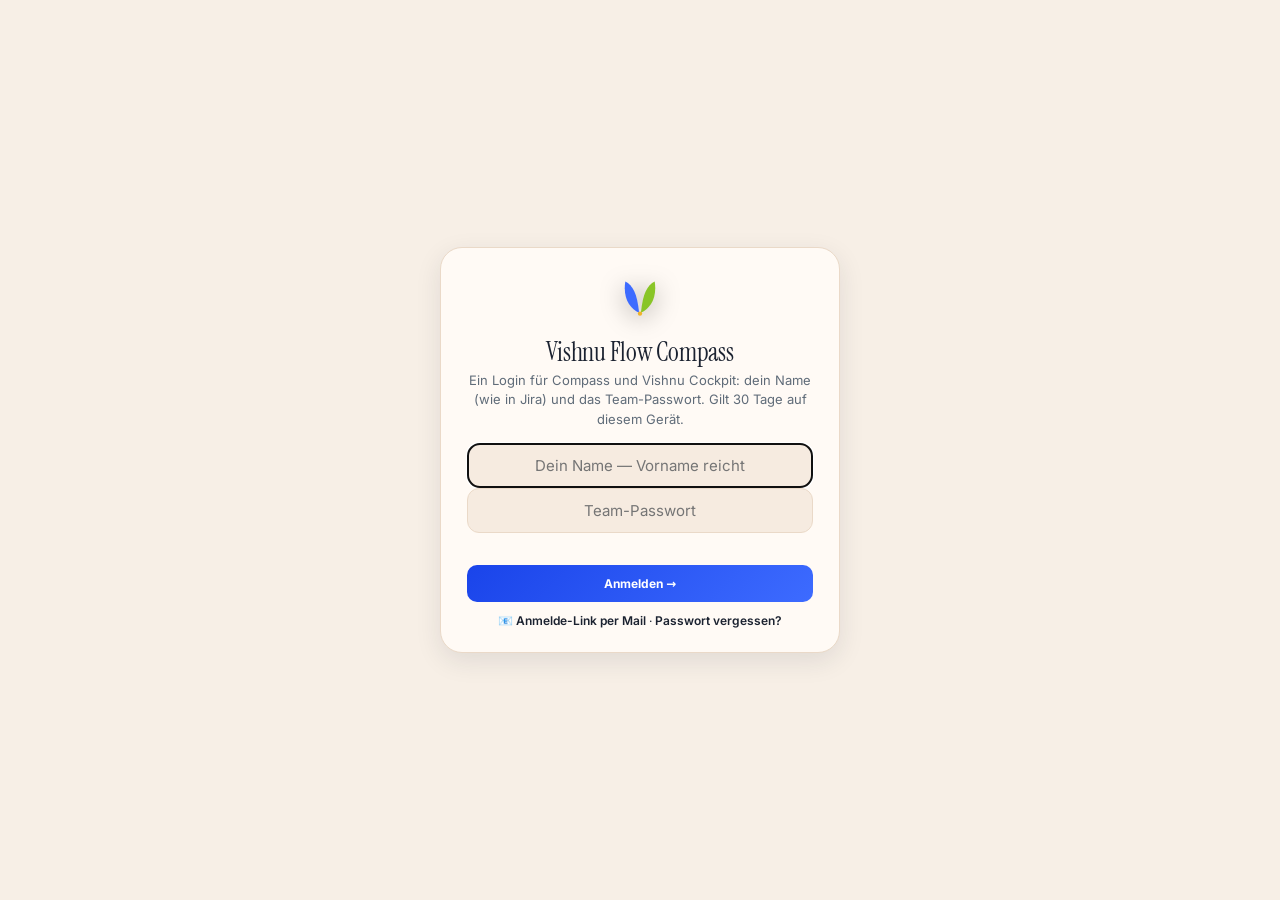
==== commit 9f767d2e: "ECC-Review umgesetzt: john-server gehärtet, stille Fehler hörbar, Datum lokal, Produkt-Build mit -Ch" ====
--- a/dashboard.html
+++ b/dashboard.html
@@ -1358,7 +1358,10 @@
    fehlt die Datei, bleibt der Compass auf Deutsch statt auszufallen. */
 const LOC = window.LOC || (()=>'de-DE');
 const esc=s=>String(s==null?'':s).replace(/&/g,'&amp;').replace(/</g,'&lt;');
-const heute=()=>new Date().toISOString().slice(0,10);
+/* Ortszeit, nicht toISOString(): UTC liegt nachts (bis 1 bzw. 2 Uhr) noch im Vortag — der Morgencheck,
+   die Streak und jeder Tagesschlüssel hätten dann das falsche Datum (16.09.2026). */
+const ymd=d=>d.getFullYear()+'-'+String(d.getMonth()+1).padStart(2,'0')+'-'+String(d.getDate()).padStart(2,'0');
+const heute=()=>ymd(new Date());
 
 /* ---------- Tageslicht + Theme (19.08.) ----------
    Fünf Tagesphasen färben den Compass (data-phase am <html>): Sonnenaufgang 5–8, Morgen 8–12, Tag 12–17,
@@ -1488,7 +1491,7 @@
   const d=new Date(); let vor=new Date(d); vor.setDate(d.getDate()-1);
   if(d.getDay()===1) vor.setDate(d.getDate()-3);
   else if(d.getDay()===0) vor.setDate(d.getDate()-2);
-  S.streak = (l===vor.toISOString().slice(0,10)) ? S.streak+1 : 1;
+  S.streak = (l===ymd(vor)) ? S.streak+1 : 1;
   S.lastMorgen=heute();
 }
 
@@ -1910,7 +1913,7 @@
      Ein Tipp übernimmt den Text ins Feld, dort lässt er sich noch umschreiben. */
   if(s.id==='fokus' && FLOW.art==='morgen'){
     const fm=S.fokusMorgen||{};
-    const gestern=new Date(Date.now()-864e5).toISOString().slice(0,10);
+    const gestern=ymd(new Date(Date.now()-864e5));
     const hg=S.hist[gestern]||{};
     const vs=[];
     if(fm.text && fm.datum===gestern) vs.push(['🌙','Gestern Abend vorgenommen',fm.text]);
@@ -2215,7 +2218,7 @@
   else if((b=find('morgen',h)))      text='🌅 Morgenboard · heute';
   else if((b=find('abend',g)))       text='🌙 Abendboard · gestern Abend';
   else {
-    const grenze=new Date(Date.now()-4*864e5).toISOString().slice(0,10);
+    const grenze=ymd(new Date(Date.now()-4*864e5));
     b=liste.filter(x=>x.datum<h&&x.datum>=grenze).sort((x,y)=>x.datum<y.datum?1:-1)[0]||null;
     /* 06.09.: ein Sonntag zeigte hier „Morgenboard · 04.09.“ — das las sich wie heute. Der Wochentag
        davor macht klar, dass es ein älteres Board ist; das von heute entsteht erst mit dem Morgencheck. */
@@ -3335,7 +3338,7 @@
     const jk=(/^(?:va|jira):([A-Z][A-Z0-9]+-\d+)$/.exec(id)||[])[1]||null;
     out.push({id,name:e.name,url:e.url||null,src:e.src||'eigen',jiraKey:jk,projekt:jk?jk.split('-')[0]:undefined,col:e.col||'bereit',seit:e.seit||null,liste:e.liste||'',extra:e.extra||e.notiz||'',due:e.due||''}); });
   /* Compass-lokale Zuordnung darüberlegen */
-  const seit7=new Date(Date.now()-7*864e5).toISOString().slice(0,10);
+  const seit7=ymd(new Date(Date.now()-7*864e5));
   const map={};
   out.forEach(c=>{
     if(S.kan.done[c.id]){ if(S.kan.done[c.id].am>=seit7){ c.col='done'; c.am=S.kan.done[c.id].am; c.gezogen=true; c.synced=!!S.kan.done[c.id].synced; } else return; }
@@ -4042,13 +4045,13 @@
   if(VAF.init && x.init!==VAF.init) return false;
   if(VAF.thema && vaThemaVon(x.init)!==VAF.thema) return false;
   if(VAF.faellig==='over'){ if(!(x.due && x.due<vaHeute() && !x.erledigt)) return false; }
-  else if(VAF.faellig==='week'){ const g=new Date(Date.now()+7*864e5).toISOString().slice(0,10); if(!(x.due && x.due<=g && !x.erledigt)) return false; }
+  else if(VAF.faellig==='week'){ const g=ymd(new Date(Date.now()+7*864e5)); if(!(x.due && x.due<=g && !x.erledigt)) return false; }
   else if(VAF.faellig==='none'){ if(x.due) return false; }
   if(VAF.q){ const q=VAF.q.toLowerCase(); if(!(x.key.toLowerCase().includes(q)||x.titel.toLowerCase().includes(q)||x.person.toLowerCase().includes(q))) return false; }
   return true;
 }
 function vaAuswahl(){
-  const grenze=new Date(Date.now()-(VAF.doneTage||14)*864e5).toISOString().slice(0,10);
+  const grenze=ymd(new Date(Date.now()-(VAF.doneTage||14)*864e5));
   return VA.tickets.filter(x=>{
     if(x.erledigt && !(x.resolved && x.resolved>=grenze)) return false;   /* Done-Fenster */
     return vaPasst(x);
@@ -4080,7 +4083,7 @@
   const blk=off.filter(x=>x.blocker);
   const over=off.filter(x=>x.due&&x.due<t);
   const aeltest=wip.slice().sort((a,b)=>b.alter-a.alter)[0]||off.slice().sort((a,b)=>b.alter-a.alter)[0]||null;
-  const seit=n=>new Date(Date.now()-n*864e5).toISOString().slice(0,10);
+  const seit=n=>ymd(new Date(Date.now()-n*864e5));
   const d7=VA.tickets.filter(x=>x.resolved&&x.resolved>=seit(7)).length;
   const d28=VA.tickets.filter(x=>x.resolved&&x.resolved>=seit(28)).length;
   const lead=VA.tickets.filter(x=>x.resolved&&x.resolved>=seit(28)).map(x=>vaTage(x.created,x.resolved)).sort((a,b)=>a-b);
@@ -4691,7 +4694,7 @@
   const seit=w.tage==null?'':(w.tage===0?'heute':(w.tage===1?'seit gestern':`seit ${w.tage} Tagen`));
   /* class="link" bringt Zeiger, Hover und das ↗ schon aus dem Stylesheet mit; die
      Klick-Delegation am #grid greift nur bei [data-q] und kommt uns hier nicht dazwischen. */
-  return `<div class="item${w.url?' link':''}"${w.url?` onclick="window.open('${w.url}','_blank')"`:''}>
+  return `<div class="item${w.url?' link':''}"${w.url?` data-url="${esc(w.url).replace(/"/g,'&quot;')}"`:''}>
     <div class="ic">${ic}</div><div class="body">
     <div class="t">${esc(w.von||w.adresse||'?')} <span class="tag ${w.art==='antwort'?(alt?'gry':'grn'):'gry'}">${esc(seit)}</span></div>
     <div class="m">${esc(w.betreff||'')}</div>
@@ -4753,7 +4756,7 @@
   const alt=w.tage!=null&&w.tage>=14;
   const ic=w.art==='antwort'?(alt?'⏳':'💬'):'👀';
   const seit=w.tage==null?'':(w.tage===0?'heute':(w.tage===1?'seit gestern':`seit ${w.tage} Tagen`));
-  return `<div class="item${w.url?' link':''}"${w.url?` onclick="window.open('${w.url}','_blank')"`:''}>
+  return `<div class="item${w.url?' link':''}"${w.url?` data-url="${esc(w.url).replace(/"/g,'&quot;')}"`:''}>
     <div class="ic">${ic}</div><div class="body">
     <div class="t">${esc(w.von||'?')} <span class="tag ${w.art==='antwort'?(alt?'gry':'grn'):'gry'}">${esc(seit)}</span></div>
     <div class="m">${esc(w.kanal||'')}</div>
@@ -5995,7 +5998,7 @@
   if(g2) g2.insertBefore(t.firstElementChild,g2.firstChild);
 }
 const fmtMin=m=>m==null?'–':(m>=60?`${Math.floor(m/60)} h ${String(m%60).padStart(2,'0')}`:`${m} min`);
-function gesternKey(){ const d=new Date(); const wd=d.getDay(); d.setDate(d.getDate()-(wd===1?3:wd===0?2:1)); return d.toISOString().slice(0,10); }
+function gesternKey(){ const d=new Date(); const wd=d.getDay(); d.setDate(d.getDate()-(wd===1?3:wd===0?2:1)); return ymd(d); }
 function histWert(key){ /* letzter gespeicherter Wert vor heute */
   const tage=Object.keys(S.kpiHist).filter(t=>t<heute()).sort();
   for(let i=tage.length-1;i>=0;i--){ const v=S.kpiHist[tage[i]][key]; if(typeof v==='number') return v; }
@@ -6501,25 +6504,34 @@
        Ledger heißt „der Scan schreibt nicht mehr“, nicht „es liegt nichts an“. */
     (async()=>{ try{ const r=await fetch(JOHN_API+'/api/ausschreibungen',{cache:'no-store'}); return await r.json(); }catch(e){ return null; } })()
   ]);
-  KAL.data=(kal&&kal.ok)?kal:null; KAL.fehler=(kal&&kal.ok===false)?kal:null; KAL.geladen=true;
-  GIT.data=(git&&git.ok)?git:null; GIT.fehler=(git&&git.ok===false)?git:null; GIT.geladen=true; gitRefresh();
-  WACHT.data=(wacht&&wacht.ok)?wacht:null; WACHT.fehler=(wacht&&wacht.ok===false)?wacht:null; WACHT.geladen=true;
-  DEP.data=(dep&&dep.ok)?dep:null; DEP.fehler=(dep&&dep.ok===false)?dep:null; DEP.geladen=true;
-  POSTF.data=(postf&&postf.ok)?postf:null; POSTF.fehler=(postf&&postf.ok===false)?postf:null; POSTF.geladen=true;
-  SLACK.data=(slack&&slack.ok)?slack:null; SLACK.fehler=(slack&&slack.ok===false)?slack:null; SLACK.geladen=true;
-  SICH.data=(sich&&sich.ok)?sich:null; SICH.fehler=(sich&&sich.ok===false)?sich:null; SICH.geladen=true;
-  WETTER.data=(wetter&&wetter.ok)?wetter:null; WETTER.fehler=(wetter&&wetter.ok===false)?wetter:null; WETTER.geladen=true;
-  ROUT.data=(rout&&rout.ok)?rout:null; ROUT.fehler=(rout&&rout.ok===false)?rout:null; ROUT.geladen=true;
-  VEREIN.data=(verein&&verein.ok)?verein:null; VEREIN.fehler=(verein&&verein.ok===false)?verein:null; VEREIN.geladen=true;
+  /* Netzfehler (16.09.2026): kommt ein Abruf gar nicht durch (null), bleibt der zuletzt bekannte Stand der
+     Quelle stehen und wird als veraltet markiert — wie compass-live.js beim Nachladen („offline: die Karte
+     zeigt weiter den letzten Stand“). Vorher setzte jeder Aussetzer alle Quellen auf null, und die Karten
+     zeigten „Server aus“, obwohl sie den Stand von vor drei Minuten hatten. Eine echte Antwort — auch
+     {ok:false} — ersetzt Daten und Fehler wie bisher; die Verbindungswacht unten liest weiter die Rohwerte. */
+  const standUebernehmen=(ST,j)=>{
+    if(j==null&&(ST.data||ST.fehler)){ ST.veraltet=true; ST.veraltetSeit=ST.veraltetSeit||Date.now(); return; }
+    ST.data=(j&&j.ok)?j:null; ST.fehler=(j&&j.ok===false)?j:null; ST.geladen=true; ST.veraltet=false; ST.veraltetSeit=null;
+  };
+  standUebernehmen(KAL,kal);
+  standUebernehmen(GIT,git); gitRefresh();
+  standUebernehmen(WACHT,wacht);
+  standUebernehmen(DEP,dep);
+  standUebernehmen(POSTF,postf);
+  standUebernehmen(SLACK,slack);
+  standUebernehmen(SICH,sich);
+  standUebernehmen(WETTER,wetter);
+  standUebernehmen(ROUT,rout);
+  standUebernehmen(VEREIN,verein);
   vereinUebernehmen();                      /* Live-Zahlen über den Snapshot legen, BEVOR gerendert wird */
-  VTRAF.data=(vtraf&&vtraf.ok)?vtraf:null; VTRAF.fehler=(vtraf&&vtraf.ok===false)?vtraf:null; VTRAF.geladen=true;
+  standUebernehmen(VTRAF,vtraf);
   vishnuUebernehmen();                      /* dasselbe für den Vishnu-Zähler (09.09.) */
   rhythmMalen();                            /* Website-Zugänge: die Zeile „🔐“ hängt am Vereins-Stand (03.09.) */
-  FIN.data=(finanz&&finanz.ok)?finanz:null; FIN.fehler=(finanz&&finanz.ok===false)?finanz:null; FIN.geladen=true;
+  standUebernehmen(FIN,finanz);
   finUebernehmen();
-  NUTZ.data=(nutzer&&nutzer.ok)?nutzer:null; NUTZ.fehler=(nutzer&&nutzer.ok===false)?nutzer:null; NUTZ.geladen=true;
-  TRI.data=(trichter&&trichter.ok)?trichter:null; TRI.fehler=(trichter&&trichter.ok===false)?trichter:null; TRI.geladen=true;
-  AUS.data=(ausschr&&ausschr.ok)?ausschr:null; AUS.fehler=(ausschr&&ausschr.ok===false)?ausschr:null; AUS.geladen=true;
+  standUebernehmen(NUTZ,nutzer);
+  standUebernehmen(TRI,trichter);
+  standUebernehmen(AUS,ausschr);
   ausUebernehmen();                         /* gemessene Zahlen über die Neukunden-Karte legen, BEVOR gerendert wird */
   rhythmMalen();                            /* die Zeile „🫂 Menschen im Trichter“ hängt am Trichter-Stand */
   LOT.data={arbeit,jira,porsche,kal:KAL.data,wacht:WACHT.data,dep:DEP.data,postf:POSTF.data,slack:SLACK.data,sich:SICH.data,rout:ROUT.data,verein:VEREIN.data,vtraf:VTRAF.data,finanz:FIN.data,nutzer:NUTZ.data,trichter:TRI.data,ausschr:AUS.data}; LOT.geladen=true;
@@ -7477,6 +7489,14 @@
 document.addEventListener('click',e=>{
   const a=e.target.closest('a[href^="kennzahlen.html"]'); if(!a) return;
   S.z.kennzahlen++; S.xp+=(R.xp.kennzahlen||0); badgesPruefen(); speichern();
+});
+/* Postfach- und Slack-Zeilen (16.09.2026): der Link steht als data-url am Element statt als Inline-onclick —
+   die Adressen stammen aus fremden Inhalten (Mail, Slack) und lagen dort unescaped in JavaScript. Geöffnet
+   wird nur http(s), nie javascript: o. ä.; die Reaktionsknöpfe aus compass-live.js stoppen ihr Ereignis selbst. */
+document.addEventListener('click',e=>{
+  const el=e.target.closest('[data-url]'); if(!el) return;
+  const u=String(el.dataset.url||''); if(!/^https?:\/\//i.test(u)) return;
+  window.open(u,'_blank','noopener');
 });
 
 /* Tastatur */
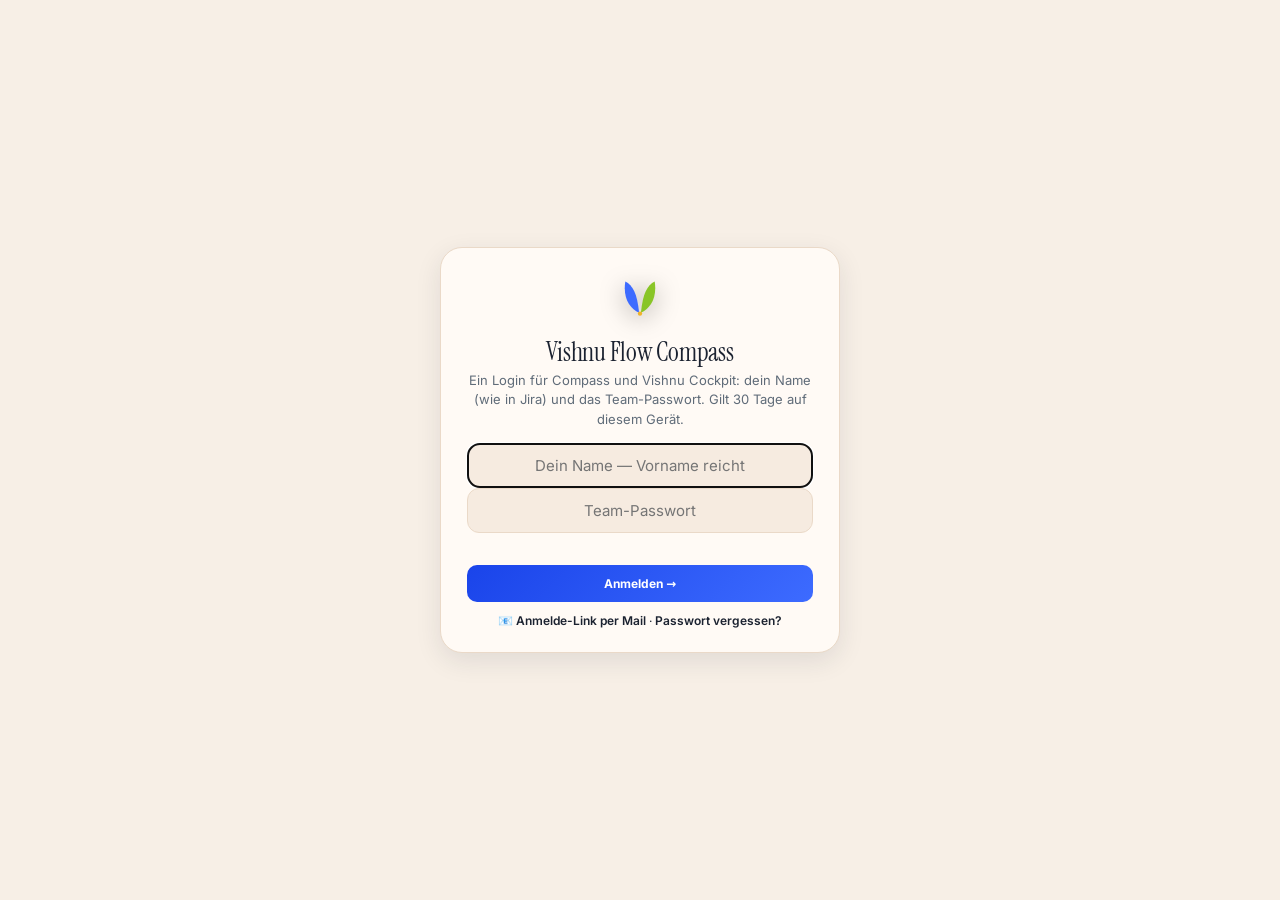
==== commit 55bf4b9c: "Tower-Karte im Compass: /api/tower (lokal und Wolke) + compass-tower.js Bene: "FAB und Tower sind au" ====
--- a/dashboard.html
+++ b/dashboard.html
@@ -8080,6 +8080,11 @@
      /raeume, /raum, /stopp); ohne Tür nur Stand und Stopp aus der Rezeption. Knopf in Johns Karte (#stapelBody).
      Nur in der eigenen Instanz; der Produkt-Build nimmt Kommentar und Skriptzeile heraus. -->
 <script src="compass-gespraechsraum.js"></script>
+<!-- Rückfragen aus der Rezeption (16.09.2026, Bene: "Madelene gleichberechtigten Zugriff auf meinen Compass geben und
+     alle Rückfragen von ihr dort sehen"): holt offene Rückfragen aus hotel-vaikuntha.de/john (w=rueckfragen), hängt sie an
+     offeneFragen() und schreibt jede Antwort dorthin zurück. Quelle john-agent/compass; ohne Rezeption tut sie nichts.
+     Nur in der eigenen Instanz; der Produkt-Build nimmt Kommentar und Skriptzeile heraus. -->
+<script src="compass-fragen-rezeption.js"></script>
 <!-- Systemische Infografik neben John und Madeleine (10.09.2026, Benes Bestellung: "Neben Madelene
      und John muessen immer interaktive systemische Infografiken mitlaufen, damit schnell Kontext und
      Schlussfolgerung gesehen werden kann. Call to actions fuer Zustimmung und Ablehnung, angelehnt an
@@ -8092,5 +8097,8 @@
      Haengt sich wie compass-live.js von aussen an. Nur in der eigenen Instanz; der Produkt-Build nimmt
      Kommentar und Skriptzeile heraus. -->
 <script src="compass-ausgabe.js"></script>
+<!-- Tower-Karte (16.09.2026): Summen aus Matching und Prüfkette über /api/tower, direkt hinter der Finanzkarte.
+     Haengt sich wie compass-live.js von aussen an; ohne eingerichtete Quelle (NO_FIRMA) erscheint keine Karte. -->
+<script src="compass-tower.js"></script>
 </body>
 </html>
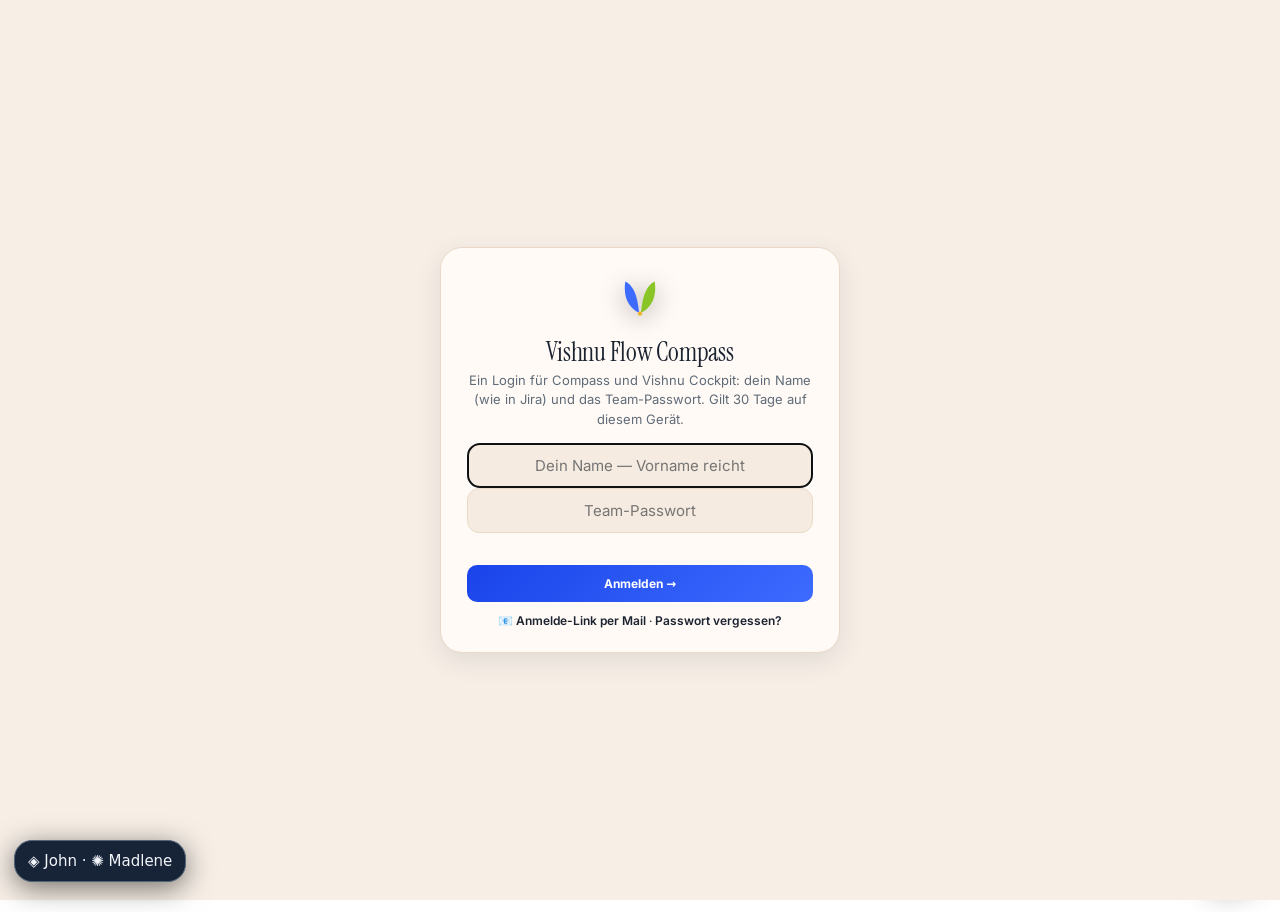
==== commit 388786b5: "Add shared avatar masters and private cloud compass profiles" ====
--- a/dashboard.html
+++ b/dashboard.html
@@ -373,6 +373,9 @@
 .qa .opts button:hover{border-color:var(--line2);color:var(--ink)}
 .qa .opts button.on{background:var(--bene);border-color:var(--bene);color:#1c1300}
 .qa.beantwortet{opacity:.6}
+.qa .eigbox{margin-top:10px}.qa .eigbox[hidden]{display:none}
+.qa .eigbox textarea{width:100%;box-sizing:border-box;background:var(--panel);color:var(--ink);border:1px solid var(--line2);border-radius:10px;padding:8px 10px;font:inherit;font-size:13px;resize:vertical}
+.qa .eigbox .opts{margin-top:7px}.qa .opts button:disabled{opacity:.45;cursor:default}
 /* Der Vorschlag in einer wartenden Zeile (10.09.): sagt, welcher Knopf gemeint ist, und warum. */
 .qa .vor{margin-top:10px;font-size:12px;line-height:1.45;color:var(--ink);background:var(--panel);
   border:1px solid var(--line);border-left:3px solid var(--bene);border-radius:10px;padding:7px 10px}
@@ -1625,8 +1628,8 @@
      die Vereins-Freigabe ist jetzt eine der drei Bahnen, kein eigener Schritt mehr. */
   const trichterSchritt={id:'trichter',typ:'trichter',icon:'🫂',titel:'Menschen im Trichter',
     frage:'Wer wartet gerade auf eine Entscheidung von dir — und was ist der nächste Schritt?',
-    hint:'Drei Bahnen: Registrierung auf vaikuntha.eu freigeben · Aufnahme ins Kollektiv weiterschieben · Vorgang beim Kunden weiterschieben. Jeder Klick schreibt in die Quelle zurück; „später“ lässt die Zeile stehen.',sek:90};
-  const triMehr=()=>triOffen().length?[trichterSchritt]:[];
+    hint:'Registrierungen auf vaikuntha.eu freigeben. Aufnahme ins Kollektiv und Vorgänge beim Kunden schiebt das Kernteam im Portal weiter. Jeder Klick schreibt in die Quelle zurück; „später“ lässt die Zeile stehen.',sek:90};
+  const triMehr=()=>triMeine().length?[trichterSchritt]:[];
   if(art==='morgen')            FLOW={art,titel:'Morgencheck',schritte:(R.morgen||[]).concat(gitPakete().length?[gitSchritt]:[]).concat(triMehr()),xp:R.xp.morgencheck};
   else if(art==='freigaben')    FLOW={art,titel:'Freigaben',schritte:[gitSchritt],xp:0};
   /* 'zugaenge' bleibt als Kennung gültig: ältere Links und Tastenwege landen so im Trichter. */
@@ -1887,7 +1890,7 @@
     const warn=namen.length?`<div class="hint" style="margin-bottom:8px">⚠️ ${namen.join(' und ')} ${namen.length>1?'antworten':'antwortet'} gerade nicht — diese Liste ist unvollständig.</div>`:'';
     /* Dieselbe Liste wie in der Karte (06.09.): wer heute schon entschieden ist, steht kompakt darunter —
        nicht noch einmal mit Knöpfen, als wäre nichts geschehen. */
-    const leer = z.length ? '' : (namen.length ? '' : `<div class="empty">${h.length?`✓ Alle entschieden — ${h.length} heute erledigt.`:'Niemand wartet — alle Registrierungen sind entschieden und kein Vorgang liegt.'}</div>`);
+    const leer = z.length ? '' : (namen.length ? '' : `<div class="empty">${h.length?`✓ Alle entschieden — ${h.length} heute erledigt.`:'Niemand wartet auf dich — alle Registrierungen sind entschieden.'}</div>`);
     return warn+z.map(x=>triZeile(x,triKnoepfe)).join('')+leer+h.map(triKompakt).join('');
   }
   if(s.typ==='auftrag'){
@@ -1898,6 +1901,10 @@
   }
   if(s.typ==='wahl'){
     const gewaehlt=(FLOW.wahl||{})[s.id];
+    if(s.id==='erholung' && window.AvatarUI){
+      const optionen=AvatarUI.options();
+      return '<div class="qa" data-w="erholung"><div class="opts">'+optionen.map(o=>'<button data-a="'+esc(o.label).replace(/"/g,'&quot;')+'" data-avatar-option="'+o.id+'">'+esc(o.label)+'</button>').join('')+'</div></div><div id="avatarRitualReaction" role="status" aria-live="polite"></div><button type="button" id="avatarRitualDetails" class="btn">Eigene Definitionen, Favoriten und Rückblick</button><input id="ovIn" type="text" maxlength="400" placeholder="Dein konkreter nächster Schritt">';
+    }
     const M=R.abendMotivation||[];
     const motiv = (FLOW.art==='abend' && s.id==='erholung' && M.length) ? M[new Date().getDate()%M.length] : '';
     return `<div class="qa" data-w="${esc(s.id)}">
@@ -1929,6 +1936,7 @@
 
 function verdrahten(s){
   const inp=document.getElementById('ovIn');
+  const avatarDetails=document.getElementById('avatarRitualDetails'); if(avatarDetails)avatarDetails.onclick=()=>AvatarUI.open('kompass');
   /* Fokus (11.09.2026): compass-tasten.js setzt ihn auf eine offene Wahl, sonst ins Feld —
      so greifen 1–9 sofort, und wer tippt, landet trotzdem im Feld. Ohne die Datei wie bisher. */
   setTimeout(()=>{ if(window.compassTasten) compassTasten.fokusRein(ov); else if(inp) inp.focus(); },60);
@@ -1941,6 +1949,12 @@
     const box=b.closest('.qa');
     box.querySelectorAll('button').forEach(x=>x.classList.toggle('on',x===b));
     FLOW.wahl[box.dataset.w]=b.dataset.a;
+    if(b.dataset.avatarOption && window.AvatarUI){
+      const o=AvatarUI.options().find(x=>x.id===b.dataset.avatarOption),f=AvatarUI.feedback(o);
+      FLOW.avatarOption=o;
+      document.getElementById('avatarRitualReaction').textContent='Madlene: '+f.madeleine+' John: '+f.john+(AvatarUI.ready()?'':' Hinweis: Wolkenprofil nicht verbunden; dieses Vorhaben wird dort noch nicht gespeichert.');
+      const next=document.getElementById('ovIn'); if(next){if(!next.value || next.value===next.dataset.suggested)next.value=f.next;next.dataset.suggested=f.next;}
+    }
   }));
   document.querySelectorAll('#ovBody .qa[data-q]').forEach(frageVerdrahten);
   /* „Was heute ansteht“: Antippen streicht eine Sache für heute (11.09.) — der Hinweis „Wenn nicht: eine
@@ -1960,7 +1974,26 @@
       <div class="qq">${esc(q.frage)}</div>
       <div class="qw">${esc(q.warum)}</div>
       <div class="opts">${(q.optionen||[]).map(o=>`<button data-a="${esc(o)}">${esc(o)}</button>`).join('')}
-        <button data-a="später">später</button></div></div>`;
+        <button data-a="später">später</button><button type="button" class="eig" data-eig>✎ Eigene Antwort</button></div>
+      <div class="eigbox" hidden data-strg-enter="[data-eigok]"><textarea rows="3" maxlength="1500" data-mehrzeilig placeholder="Deine Antwort in eigenen Worten …"></textarea>
+        <div class="opts"><button type="button" data-eigok>Antwort senden</button></div></div></div>`;
+}
+/* Eigene Antwort (VA-13727, Philipp 16.09.2026: „nur vorausgewählte Textbausteine — keine wirkliche
+   Antwortmöglichkeit“). Neben den Optionen öffnet „✎ Eigene Antwort“ ein Textfeld; gesendet wird der Text
+   mit dem Vorsatz „Eigene Antwort: “, damit Claude ihn beim Abholen nicht für eine der Optionen hält.
+   Weg danach wie bei jeder Option: S.antworten → antwortSenden() → antworten.json → Checkin. */
+const EIGENE_ANTWORT='Eigene Antwort: ';
+function frageBeantworten(box,a,knopf){
+  const id=box.dataset.q;
+  if(box.classList.contains('beantwortet')) return;   /* Doppelklick während des Ausfadens zählt nicht doppelt */
+  box.querySelectorAll('button').forEach(x=>x.classList.toggle('on',x===knopf));
+  box.classList.add('beantwortet');
+  if(!S.antworten[id]){ S.z.antworten++; S.xp += (R.xp.rueckfrage||5); }
+  S.antworten[id]={a,ts:heute()};
+  speichern(); kopfMalen();
+  antwortSenden(id,a);   /* damit die Frage auch in jeder anderen Fassung verschwindet (31.08.) */
+  finStimmeAusRitual(id,a); /* Finanz-Entscheidung: als Stimme zurück auf die Website (02.09.); Freitext zählt dort als „später“ */
+  setTimeout(()=>qaWeg(box,fragenNachziehen),450);   /* kurz die Wahl zeigen, dann Platz machen */
 }
 function fragenLeer(){ return `<div class="empty">Alles beantwortet — danke. Neue Rückfragen lege ich hier ab, sobald welche auftauchen.</div>`; }
 function fragenRest(n){
@@ -1968,18 +2001,23 @@
   return `<div class="hint" id="fragenRest" style="margin-top:10px">${rest?`Noch ${rest} weitere ${rest===1?'wartet':'warten'} — ${rest===1?'sie rückt':'sie rücken'} nach, sobald du entscheidest.`:''}</div>`;
 }
 function frageVerdrahten(box){
-  const id=box.dataset.q;
-  box.querySelectorAll('.opts button').forEach(b=>b.addEventListener('click',()=>{
-    if(box.classList.contains('beantwortet')) return;   /* Doppelklick während des Ausfadens zählt nicht doppelt */
-    box.querySelectorAll('button').forEach(x=>x.classList.toggle('on',x===b));
-    box.classList.add('beantwortet');
-    if(!S.antworten[id]){ S.z.antworten++; S.xp += (R.xp.rueckfrage||5); }
-    S.antworten[id]={a:b.dataset.a,ts:heute()};
-    speichern(); kopfMalen();
-    antwortSenden(id,b.dataset.a);   /* damit die Frage auch in jeder anderen Fassung verschwindet (31.08.) */
-    finStimmeAusRitual(id,b.dataset.a); /* Finanz-Entscheidung: als Stimme zurück auf die Website (02.09.) */
-    setTimeout(()=>qaWeg(box,fragenNachziehen),450);   /* kurz die Wahl zeigen, dann Platz machen */
-  }));
+  box.querySelectorAll('.opts button[data-a]').forEach(b=>b.addEventListener('click',()=>frageBeantworten(box,b.dataset.a,b)));
+  const eig=box.querySelector('[data-eig]'), feld=box.querySelector('.eigbox'), ok=box.querySelector('[data-eigok]');
+  if(!eig||!feld||!ok) return;
+  const ta=feld.querySelector('textarea');
+  const pruefen=()=>{ ok.disabled=!ta.value.trim(); };
+  eig.addEventListener('click',()=>{
+    feld.hidden=!feld.hidden; eig.classList.toggle('on',!feld.hidden);
+    if(!feld.hidden) ta.focus();
+    if(typeof kinoHoehe==='function') kinoHoehe();
+  });
+  ta.addEventListener('input',pruefen);
+  ta.addEventListener('keydown',e=>{
+    e.stopPropagation();                                  /* Tippen löst keine Compass-Tasten (D, S, W …) aus */
+    if(e.key==='Enter'&&(e.ctrlKey||e.metaKey)){ e.preventDefault(); ok.click(); }
+  });
+  ok.addEventListener('click',()=>{ const t=ta.value.trim(); if(t) frageBeantworten(box,EIGENE_ANTWORT+t,eig); });
+  pruefen();
 }
 function fragenNachziehen(){
   const liste=document.getElementById('fragenListe'); if(!liste) return;
@@ -1993,7 +2031,7 @@
   if(typeof kinoHoehe==='function') kinoHoehe();
 }
 
-function weiter(){
+async function weiter(){
   const s=FLOW.schritte[IDX];
   const inp=document.getElementById('ovIn');
   if(s.typ==='wahl'){
@@ -2006,6 +2044,11 @@
     if(s.id==='auftrag'){ S.auftrag=inp.value.trim(); }
     speichern();
   }
+  if(s.id==='erholung' && FLOW.avatarOption && window.AvatarUI && AvatarUI.ready()){
+    FLOW.avatarEventId=FLOW.avatarEventId||crypto.randomUUID();
+    const o=FLOW.avatarOption,done=await AvatarUI.save({op:'plan',id:o.id,label:o.label,next:inp?.value||o.next,eventId:FLOW.avatarEventId});
+    if(!done){document.getElementById('avatarRitualReaction').textContent='Nicht gespeichert. Bitte erneut versuchen oder im Begleiter-Bereich neu laden.';return;}
+  }
   if(IDX < FLOW.schritte.length-1){ IDX++; schrittMalen(); }
   else abschluss();
 }
@@ -2019,7 +2062,7 @@
     if(S.lastAbend!==heute()){
       S.lastAbend=heute(); S.z.abend++;
       const w=FLOW.wahl||{};
-      if(w.erholung && !/Heute nichts/.test(w.erholung)){ S.z.erholung++; gewonnen+=(R.xp.erholung||5); }
+      /* Erholungswahl ist ein Vorhaben. Erfolg erst nach bestaetigter Umsetzung im Avatar-Rueckblick. */
       if(w.projekt  && !/Heute nicht/.test(w.projekt)) { S.z.privatprojekt++; gewonnen+=(R.xp.privatprojekt||5); }
     } else gewonnen=0;
   }
@@ -5228,7 +5271,16 @@
   speichern();
 }
 function triVergessen(schluessel){ if(S.tri&&S.tri[schluessel]){ delete S.tri[schluessel]; speichern(); } triAlleMalen(); }
-function triAktiv(){ return triOffen().filter(w=>!triMerk(w)); }          /* wartet noch auf dich */
+/* Wessen Entscheidung? (17.09.2026, Bene: „Diese Fragen müssten doch vom Kernteam selbst beantwortet werden.
+   Nicht von Bene.“) Die Vereins-Registrierung ist Benes Sache als Vorsitzender; Aufnahme ins Kollektiv (FAP)
+   und Vorgang beim Kunden (JAP) schiebt das Kernteam im Freelancer-Portal weiter. Diese Zeilen stehen weiter
+   in der Karte — ohne Knöpfe, unter „Beim Kernteam“ — und kommen nie in Morgen-/Abendcheck, Blüte oder Stapel.
+   Eine Instanz, deren Inhaber alles selbst entscheidet, setzt COMPASS.trichter.meineBahnen. */
+const TRI_MEINE=((typeof COMPASS!=='undefined'&&COMPASS.trichter&&COMPASS.trichter.meineBahnen)||['ankommen']);
+function triMeins(w){ return TRI_MEINE.indexOf(w.bahn)>=0; }
+function triMeine(){ return triOffen().filter(triMeins); }
+function triTeam(){ return triOffen().filter(w=>!triMeins(w)); }
+function triAktiv(){ return triMeine().filter(w=>!triMerk(w)); }          /* wartet noch auf dich */
 function triHeute(){ const t=S.tri||{}, h=heute();                        /* heute entschieden oder auf später gelegt */
   return Object.keys(t).filter(k=>t[k].ts===h).map(k=>Object.assign({schluessel:k},t[k],{zeile:triOffen().find(w=>w.schluessel===k)||null}))
     .sort((a,b)=>(a.um||'')<(b.um||'')?1:-1); }
@@ -5383,7 +5435,15 @@
   const liste = (w.length||h.length)
     ? `<div class="tri-liste">${w.slice(0,8).map(x=>triZeile(x,triKnoepfe)).join('')}${h.map(triKompakt).join('')}</div>`
       + (w.length>8?`<div class="hint">… und ${w.length-8} weitere — im Ritual „🫂 Trichter“ kommen sie nach.</div>`:'')
-    : (luecken.length?'':`<div class="empty">✓ Niemand wartet — alle Registrierungen sind entschieden und kein Vorgang liegt.</div>`);
+    : (luecken.length?'':`<div class="empty">✓ Niemand wartet auf dich — alle Registrierungen sind entschieden.</div>`);
+  /* Beim Kernteam (17.09.): zum Hinsehen, nicht zum Entscheiden. Kein Knopf außer dem Weg ins Portal —
+     wer hier klickt, nimmt dem Team die Entscheidung wieder ab. Wer ≥ TRI_STILL Tage liegt, wird benannt:
+     das ist der eine Fall, in dem du nachhakst — beim Team, nicht im Vorgang. */
+  const tm=triTeam(), still=tm.filter(x=>(x.liegtTage==null?x.tage:x.liegtTage)>=TRI_STILL).length;
+  const team = tm.length ? `<details class="tri-mehr"${still?' open':''}><summary>🤝 Beim Kernteam: ${tm.length} ${tm.length===1?'Vorgang':'Vorgänge'} im Portal${still?` · ⏳ ${still} ${still===1?'liegt':'liegen'} seit ${TRI_STILL}+ Tagen`:''}</summary>
+      ${tm.map(x=>{ const b=TRI_BAHN[x.bahn]||{ic:'•',t:x.bahn}, l=(x.liegtTage==null?x.tage:x.liegtTage), link=triLink(x);
+        return `<div class="m">${b.ic} ${esc(x.name||'ohne Namen')} — ${esc(x.was||b.t)}${l!=null?` · ${esc(triSeit(l))}`:''}${l!=null&&l>=TRI_STILL?' ⏳':''}${link?` · <a href="${esc(link)}" target="_blank" rel="noopener">Portal ↗</a>`:''}</div>`; }).join('')}
+      <div class="m">Aufnahme ins Kollektiv und Vorgänge beim Kunden entscheidet das Kernteam selbst. ${still?'Liegt etwas zu lange: beim Team nachhaken, nicht selbst weiterschieben.':'Nichts hängt — nichts zu tun.'}</div></details>` : '';
   /* Die Tore aus ziele.php (10.09.): sichtbar bleibt nur die größte Lücke — mit dem Satz, wo sie
      sich schließen lässt. Die volle Zahlenreihe und die Grenzen des Abgleichs stehen einen Klick
      tiefer: Zahlen, an denen keine Handlung hängt, gehören nicht auf die Höhe einer Entscheidung
@@ -5402,7 +5462,7 @@
       <div class="m">${pz.mitPortal} von ${pz.gesamt} waren schon im Portal · ${pz.mitMail} mit Mailadresse</div>
       ${t.doppelt?`<div class="m">🔗 ${t.doppelt} ${t.doppelt===1?'Person ist':'Personen sind'} in beiden Häusern — über die Mailadresse erkannt; der Trichter legt nichts zusammen, er sagt es dir nur.</div>`:''}
       <div class="m">Abgleich über die Mailadresse: für eine Bewerbung sieht der Trichter nur, ob dieselbe Person <b>gerade auch</b> auf den Vereinszugang wartet — ob sie Vereinsmitglied ist, gibt die Vereins-Schnittstelle nicht her.</div></details>` : '';
-  body.innerHTML = kopf + warn + tore + liste + pflege + mehr;
+  body.innerHTML = kopf + warn + tore + liste + team + pflege + mehr;
 }
 /* Welches Tor liegt am weitesten zurück — und wo schließt es sich? Gemessen am Anteil, der zum Ziel
    fehlt, damit 0/3 nicht hinter 35/40 verschwindet. Der Satz dazu nennt nur Wege, die es wirklich
@@ -6160,9 +6220,10 @@
   aufnahme:{icon:'🫂',label:'Menschen warten auf dich',besser:'weniger',ziele:[3,1,0],
             quelle:'Trichter (live über john-server, GET /api/trichter — Vereins-Registrierungen + offene Vorgänge im Freelancer-Portal)',
             wert:()=>{ if(!TRI.data||(TRI.data.fehlt||[]).length) return null;   /* teilweise blind = keine Zahl */
-                       const w=triOffen(), b=TRI.data.nachBahn||{};
+                       const w=triMeine(), b=TRI.data.nachBahn||{}, team=triTeam().length;   /* nur, was deine Entscheidung ist (17.09.) */
+                       const alt=w.reduce((m,x)=>Math.max(m,x.tage==null?-1:x.tage),-1);
                        return {heute:w.length,gestern:histWert('aufnahme'),
-                               sub:`${TRI.data.aeltesteTage!=null?`ältester seit ${TRI.data.aeltesteTage} T`:'nichts offen'} · ${b.ankommen||0} ankommen · ${b.kollektiv||0} Kollektiv · ${b.einsatz||0} Einsatz`}; }},
+                               sub:`${alt>=0?`ältester seit ${alt} T`:'nichts offen'} · ${b.ankommen||0} ankommen · ${team} beim Kernteam`}; }},
   /* Mandats-Puls (06.09.). Gezählt wird, was ohne Bewegung liegt: Treffer ohne Kette plus die
      überfälligen Zeilen deiner eigenen Pipeline. Die laufenden Fristen stehen bewusst NICHT drin —
      die sind eine Sache von Stunden und gehören in die Karte, nicht in eine Tageskennzahl.
@@ -6929,7 +6990,7 @@
           : `Strategische Initiative: ${x.lage.offen} von ${x.lage.gesamt} Storys offen, keine in Arbeit, letzte Bewegung vor ${x.lage.still} Tagen${x.lage.letzterKey?' ('+x.lage.letzterKey+')':''}. Nächste Story ziehen oder die Initiative zurückschieben — das Alter allein ist kein Grund.`,
         url:x.karte.url||''}); });
   }catch(e){}
-  try{ triOffen().slice(0,6).forEach(w=>k.push({key:'trichter:'+String(w.schluessel||w.name||'').slice(0,60),art:'trichter',titel:(w.name||'ohne Namen')+' — '+((TRI_BAHN[w.bahn]||{}).t||w.bahn),
+  try{ triMeine().slice(0,6).forEach(w=>k.push({key:'trichter:'+String(w.schluessel||w.name||'').slice(0,60),art:'trichter',titel:(w.name||'ohne Namen')+' — '+((TRI_BAHN[w.bahn]||{}).t||w.bahn),
        warum:[w.was,w.rolle,w.kunde,w.tage!=null?('wartet seit '+w.tage+' Tagen'):''].filter(Boolean).join(' · ').slice(0,300),url:triLink(w)||''})); }catch(e){}
   return k;
 }
@@ -8100,5 +8161,8 @@
 <!-- Tower-Karte (16.09.2026): Summen aus Matching und Prüfkette über /api/tower, direkt hinter der Finanzkarte.
      Haengt sich wie compass-live.js von aussen an; ohne eingerichtete Quelle (NO_FIRMA) erscheint keine Karte. -->
 <script src="compass-tower.js"></script>
+<script src="avatar-core.js"></script>
+<script src="avatar-ui.js"></script>
+<script src="avatar-compass.js"></script>
 </body>
 </html>
